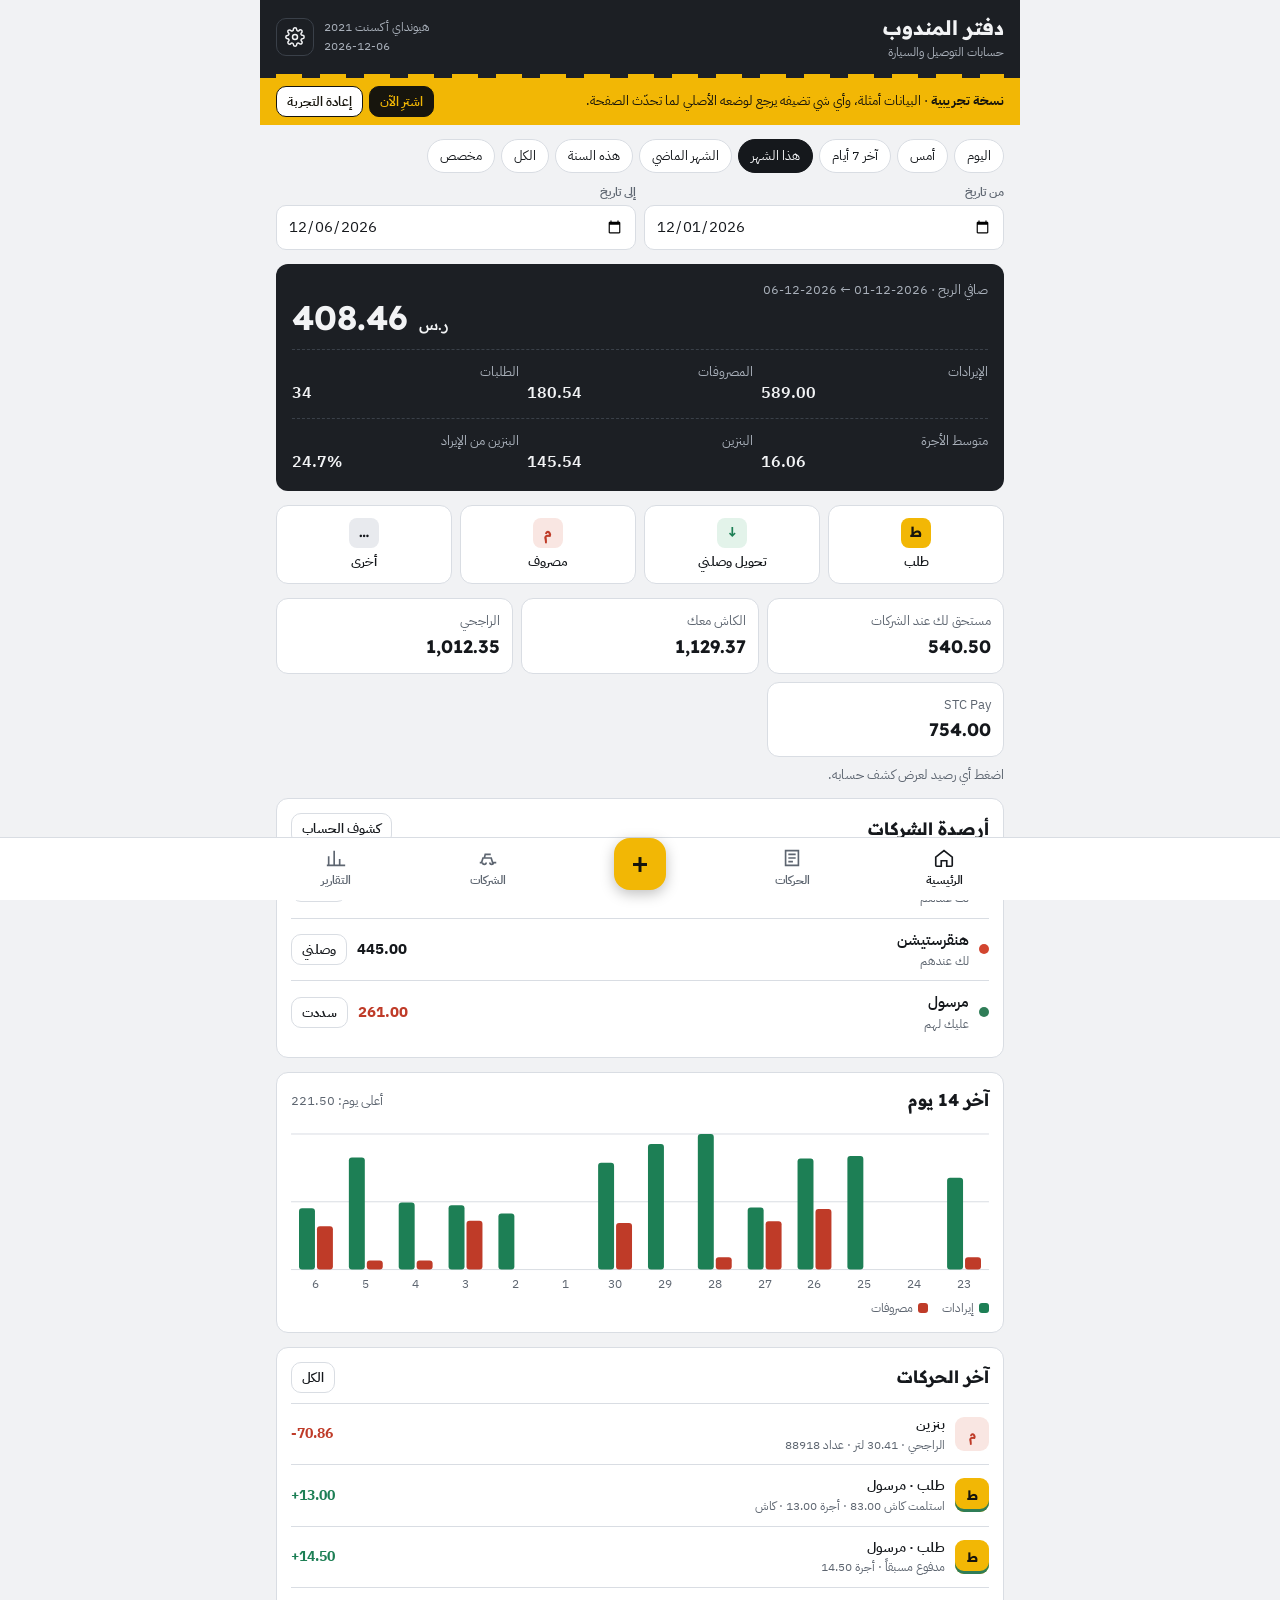
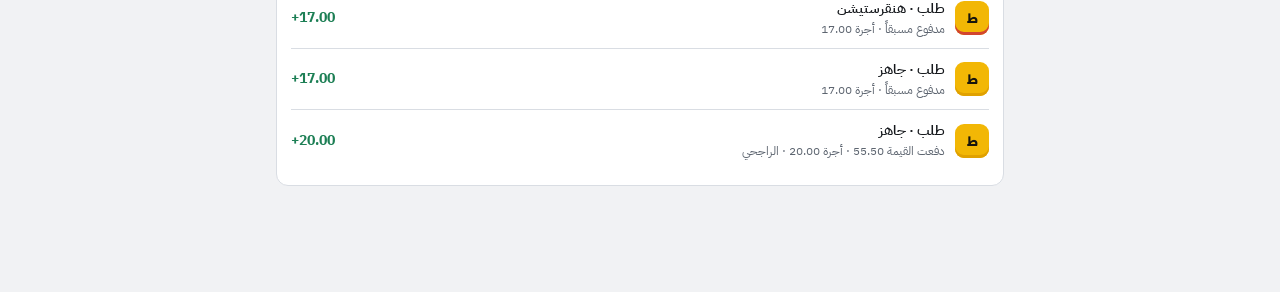
==== demo/mandoob/index.html @ 23fff35d "Add files via upload" ====
<!DOCTYPE html>
<html lang="ar" dir="rtl">
<head>
<!-- (c) Sanjak Tech — Daftar Al-Mandoob demo. All rights reserved. -->
<base target="_top">
<meta charset="utf-8">
<title>تجربة دفتر المندوب | السنجك تك</title>
<meta name="description" content="جرّب دفتر المندوب مباشرة ببيانات أمثلة: الطلبات ومستحقات الشركات والبنزين والتقارير.">
<meta name="robots" content="index,follow">
<link rel="preconnect" href="https://fonts.googleapis.com">
<link rel="preconnect" href="https://fonts.gstatic.com" crossorigin>
<link rel="stylesheet" href="https://fonts.googleapis.com/css2?family=IBM+Plex+Sans+Arabic:wght@400;500;600;700&family=Readex+Pro:wght@500;700&display=swap">
<style>

:root{
  --bg:#F1F2F4; --surface:#FFFFFF; --sunk:#E8EAEE; --ink:#15181C; --muted:#5D6570; --line:#D9DDE3;
  --accent:#F2B705; --accent-ink:#17150D; --hdr:#1C1F24; --hdr-ink:#F2F3F5;
  --pos:#1D7F55; --neg:#BF3B28; --info:#2E64C8; --pos-bg:#E3F3EA; --neg-bg:#F9E6E2;
  --f-display:"Readex Pro","IBM Plex Sans Arabic",system-ui,sans-serif;
  --f-body:"IBM Plex Sans Arabic",system-ui,"Segoe UI",Tahoma,sans-serif;
  --r:12px;
}
@media (prefers-color-scheme: dark){:root:not([data-theme="light"]){
  --bg:#111316; --surface:#1A1D22; --sunk:#22262C; --ink:#ECEEF1; --muted:#9BA3AE; --line:#2C3138;
  --accent:#F5C22E; --accent-ink:#17150D; --hdr:#0B0C0E; --hdr-ink:#F2F3F5;
  --pos:#3DBA80; --neg:#EE6B56; --info:#6F9BF0; --pos-bg:#16301F; --neg-bg:#3A1C17; color-scheme:dark}}
:root[data-theme="dark"]{
  --bg:#111316; --surface:#1A1D22; --sunk:#22262C; --ink:#ECEEF1; --muted:#9BA3AE; --line:#2C3138;
  --accent:#F5C22E; --accent-ink:#17150D; --hdr:#0B0C0E; --hdr-ink:#F2F3F5;
  --pos:#3DBA80; --neg:#EE6B56; --info:#6F9BF0; --pos-bg:#16301F; --neg-bg:#3A1C17; color-scheme:dark}
*{box-sizing:border-box}
html,body{margin:0}
img{max-width:100%}
[hidden]{display:none!important}
body{background:var(--bg);color:var(--ink);font-family:var(--f-body);font-size:15px;line-height:1.55}
body::before{content:"";position:fixed;inset:0 0 auto;height:env(safe-area-inset-top,0px);z-index:10;background:var(--hdr)}
button,input,select,textarea{font:inherit;color:inherit}
button{cursor:pointer}
:focus-visible{outline:2px solid var(--info);outline-offset:2px}
.num,.n{direction:ltr;unicode-bidi:isolate;font-variant-numeric:tabular-nums}
#app{direction:rtl;max-width:760px;margin:0 auto;padding-bottom:calc(92px + env(safe-area-inset-bottom,0px))}
header.top{position:sticky;top:env(safe-area-inset-top,0px);z-index:5;background:var(--hdr);color:var(--hdr-ink);padding-block:12px 0;padding-left:max(16px,env(safe-area-inset-left,0px));padding-right:max(16px,env(safe-area-inset-right,0px))}
.top-row{display:flex;align-items:center;justify-content:space-between;gap:12px}
.brand{font-family:var(--f-display);font-weight:700;font-size:20px;letter-spacing:0}
.brand small{display:block;font-family:var(--f-body);font-weight:400;font-size:12px;color:#A9B0BA}
.lane{height:4px;margin-top:12px;background:repeating-linear-gradient(90deg,var(--accent) 0 26px,transparent 26px 44px)}
.hdr-btn{border:1px solid #3A4049;background:none;color:var(--hdr-ink);border-radius:10px;width:38px;height:38px;display:grid;place-items:center;flex:none}
.hdr-btn[aria-current="page"]{background:var(--accent);color:var(--accent-ink);border-color:var(--accent)}
.status{font-size:12px;color:#A9B0BA;text-align:left}
.status b{color:var(--accent);font-weight:600}
main>*{min-width:0}
main{padding-block:14px;padding-left:max(16px,env(safe-area-inset-left,0px));padding-right:max(16px,env(safe-area-inset-right,0px));display:grid;gap:14px}
h2{font-family:var(--f-display);font-size:17px;font-weight:700;margin:0;text-wrap:balance}
h3{font-size:14px;font-weight:600;margin:0;color:var(--muted)}
.card{background:var(--surface);border:1px solid var(--line);border-radius:var(--r);padding:14px;min-width:0}
.sec-head{display:flex;align-items:center;justify-content:space-between;gap:8px;margin-bottom:10px}
.muted{color:var(--muted)}
.small{font-size:12.5px}
.pos{color:var(--pos)} .neg{color:var(--neg)}
/* period chips */
.chips{display:flex;gap:6px;overflow-x:auto;padding-bottom:2px;scrollbar-width:none}
.chips::-webkit-scrollbar{display:none}
.chip{flex:none;border:1px solid var(--line);background:var(--surface);border-radius:999px;padding:6px 12px;font-size:13px;white-space:nowrap}
.chip[aria-pressed="true"]{background:var(--ink);color:var(--bg);border-color:var(--ink)}
.custom-range{display:flex;gap:8px;flex-wrap:wrap;margin-top:8px}
.custom-range .rng{flex:1 1 140px;display:grid;gap:3px;min-width:0}
.custom-range .rng span{font-size:12px;font-weight:600;color:var(--muted)}
/* hero numbers */
.hero{background:var(--hdr);color:var(--hdr-ink);border-radius:var(--r);padding:16px;display:grid;gap:12px}
.hero .lbl{font-size:12.5px;color:#A9B0BA}
.hero .big{font-family:var(--f-display);font-size:34px;font-weight:700;line-height:1.1}
.hero .big.neg{color:#FF8A75}
.hero-grid{display:grid;grid-template-columns:repeat(3,1fr);gap:8px;border-top:1px dashed #3A4049;padding-top:12px}
.hero-grid div{min-width:0}
.hero-grid .v{font-weight:600;font-size:16px}
.bal-grid{display:grid;grid-template-columns:repeat(3,1fr);gap:8px}
button.bal{font:inherit;color:inherit;text-align:right;width:100%;cursor:pointer}
button.bal:hover{border-color:var(--muted)}
.bal{background:var(--surface);border:1px solid var(--line);border-radius:var(--r);padding:12px;min-width:0}
.bal .v{font-family:var(--f-display);font-weight:700;font-size:18px;margin-top:2px;overflow-wrap:anywhere}
.bal .t{font-size:12.5px;color:var(--muted)}
.co-row{display:flex;align-items:center;gap:10px;padding-block:10px;border-top:1px solid var(--line)}
.co-row:first-of-type{border-top:0}
.dot{width:10px;height:10px;border-radius:50%;flex:none}
.co-row .nm{flex:1;min-width:0;font-weight:600}
.co-row .st{font-size:12px;color:var(--muted);font-weight:400}
.co-row .amt{font-weight:700;text-align:left}
.btn{border:1px solid var(--line);background:var(--surface);border-radius:10px;padding:8px 12px;font-size:13.5px;font-weight:600}
.btn.pri{background:var(--accent);color:var(--accent-ink);border-color:var(--accent)}
.btn.dark{background:var(--ink);color:var(--bg);border-color:var(--ink)}
.btn.danger{color:var(--neg);border-color:var(--neg)}
.btn.sm{padding:5px 10px;font-size:12.5px}
.btn:disabled{opacity:.45;cursor:not-allowed}
.row-btns{display:flex;gap:8px;flex-wrap:wrap}
/* quick add */
.quick{display:grid;grid-template-columns:repeat(4,1fr);gap:8px}
.quick button{border:1px solid var(--line);background:var(--surface);border-radius:var(--r);padding:12px 6px;display:grid;gap:4px;justify-items:center;font-size:12.5px;font-weight:600}
.quick .ic{width:30px;height:30px;border-radius:8px;display:grid;place-items:center;font-family:var(--f-display);font-weight:700;font-size:14px}
.ic-o{background:var(--accent);color:var(--accent-ink)}
.ic-s{background:var(--pos-bg);color:var(--pos)}
.ic-x{background:var(--neg-bg);color:var(--neg)}
.ic-m{background:var(--sunk);color:var(--ink)}
/* entries */
.day{display:grid;gap:0}
.day-h{display:flex;justify-content:space-between;align-items:baseline;gap:8px;padding:4px 2px 8px;font-size:13px;color:var(--muted)}
.day-h b{color:var(--ink);font-weight:600}
.ent{display:flex;gap:10px;align-items:center;padding:10px 0;border-top:1px solid var(--line);width:100%;text-align:right;background:none;border-left:0;border-right:0;border-bottom:0}
.ent:first-child{border-top:0}
.ent .ic{width:34px;height:34px;border-radius:9px;display:grid;place-items:center;font-family:var(--f-display);font-weight:700;font-size:13px;flex:none}
.ent .bd{flex:1;min-width:0}
.ent .t1{font-weight:600;font-size:14px;overflow:hidden;text-overflow:ellipsis;white-space:nowrap}
.ent .t2{font-size:12px;color:var(--muted);overflow:hidden;text-overflow:ellipsis;white-space:nowrap}
.ent .am{text-align:left;font-weight:700;font-size:14px;flex:none}
.ent.void .t1,.ent.void .am{text-decoration:line-through;opacity:.55}
.tag{display:inline-block;font-size:11px;font-weight:600;padding:1px 7px;border-radius:999px;background:var(--sunk);color:var(--muted);margin-inline-start:6px;vertical-align:1px}
.tag.lock{background:var(--sunk);color:var(--muted)}
.empty{text-align:center;padding:26px 12px;color:var(--muted)}
.empty h2{color:var(--ink);margin-bottom:6px}
/* filters */
.filters{display:grid;grid-template-columns:1fr 1fr;gap:8px}
.filters input{grid-column:1/-1}
input[type=text],input[type=password],input[type=date],input[type=number],input:not([type]),select,textarea{width:100%;border:1px solid var(--line);background:var(--surface);border-radius:10px;padding:9px 11px;min-width:0}
input[inputmode=decimal],input[inputmode=numeric]{direction:ltr;text-align:right;font-variant-numeric:tabular-nums}
/* tables */
.tbl-wrap{overflow-x:auto;margin-inline:-14px;padding-inline:14px}
table{width:100%;border-collapse:collapse;font-size:13.5px}
th{font-weight:600;color:var(--muted);font-size:12px;text-align:right;padding:6px 6px;border-bottom:1px solid var(--line);white-space:nowrap}
td{padding:8px 6px;border-bottom:1px solid var(--line);vertical-align:top}
td.n,th.n{text-align:left;white-space:nowrap}
tr.tot td{font-weight:700;border-bottom:2px solid var(--ink)}
tr.sub td{font-weight:600;background:var(--sunk)}
.stmt-line{display:flex;justify-content:space-between;gap:12px;padding:7px 0;border-bottom:1px solid var(--line)}
.stmt-line.ind{padding-inline-start:12px;color:var(--muted)}
.stmt-line.tot{font-weight:700;border-bottom:2px solid var(--ink)}
.stmt-line.grand{font-family:var(--f-display);font-weight:700;font-size:17px;border-bottom:0;padding-top:10px}
.ok-badge{display:inline-flex;gap:6px;align-items:center;font-size:12.5px;font-weight:600;padding:4px 10px;border-radius:999px}
.ok-badge.ok{background:var(--pos-bg);color:var(--pos)}
.ok-badge.bad{background:var(--neg-bg);color:var(--neg)}
.seg{display:flex;gap:4px;background:var(--sunk);padding:4px;border-radius:11px;overflow-x:auto;scrollbar-width:none}
.seg button{flex:1 0 auto;border:0;background:none;border-radius:8px;padding:7px 10px;font-size:13px;font-weight:600;color:var(--muted);white-space:nowrap}
.seg button[aria-pressed="true"]{background:var(--surface);color:var(--ink);box-shadow:0 1px 2px rgba(0,0,0,.12)}
.jr{border:1px solid var(--line);border-radius:10px;padding:10px;margin-top:10px}
.jr-h{display:flex;justify-content:space-between;gap:8px;font-size:13px;margin-bottom:6px}
.metric-grid{display:grid;grid-template-columns:repeat(2,1fr);gap:8px;margin-top:12px}
.metric{background:var(--sunk);border-radius:10px;padding:10px;min-width:0}
.metric .v{font-weight:700;font-size:16px}
.metric .t{font-size:12px;color:var(--muted)}
/* chart */
.chart svg{width:100%;height:auto;display:block}
.legend{display:flex;gap:14px;font-size:12px;color:var(--muted);margin-top:6px}
.legend i{display:inline-block;width:10px;height:10px;border-radius:3px;margin-inline-end:5px;vertical-align:-1px}
/* bottom nav */
body.authmode nav.bottom{display:none}
nav.bottom{position:fixed;inset:auto 0 0 0;z-index:6;background:var(--surface);border-top:1px solid var(--line);padding-bottom:env(safe-area-inset-bottom,0px);padding-left:env(safe-area-inset-left,0px);padding-right:env(safe-area-inset-right,0px)}
nav.bottom .in{max-width:760px;margin:0 auto;display:grid;grid-template-columns:repeat(5,1fr);align-items:end;direction:rtl}
nav.bottom button{border:0;background:none;padding:9px 2px 10px;font-size:11.5px;font-weight:600;color:var(--muted);display:grid;justify-items:center;gap:3px}
nav.bottom button svg{width:22px;height:22px}
nav.bottom button[aria-current="page"]{color:var(--ink)}
nav.bottom button[aria-current="page"] svg{color:var(--ink)}
nav.bottom .add{position:relative}
nav.bottom .add span.plus{width:52px;height:52px;margin-top:-22px;border-radius:16px;background:var(--accent);color:var(--accent-ink);display:grid;place-items:center;font-size:30px;font-weight:500;line-height:1;box-shadow:0 4px 14px rgba(0,0,0,.25)}
/* sheet */
.overlay{position:fixed;inset:0;background:rgba(10,12,15,.55);z-index:20;display:flex;align-items:flex-end;justify-content:center}
.sheet{background:var(--bg);width:100%;max-width:640px;max-height:92%;overflow-y:auto;border-radius:18px 18px 0 0;direction:rtl;padding-block:6px calc(16px + env(safe-area-inset-bottom,0px));padding-left:max(16px,env(safe-area-inset-left,0px));padding-right:max(16px,env(safe-area-inset-right,0px))}
.grab{width:42px;height:5px;border-radius:5px;background:var(--line);margin:6px auto 10px}
.sheet-h{display:flex;justify-content:space-between;align-items:center;gap:8px;margin-bottom:12px}
.fld{display:grid;gap:5px;margin-bottom:12px;min-width:0}
.fld>label,.fld>.lb{font-size:13px;font-weight:600;color:var(--muted)}
.fld-row{display:grid;grid-template-columns:1fr 1fr;gap:10px}
.opts{display:flex;flex-wrap:wrap;gap:6px}
.opt{position:relative}
.opt input{position:absolute;opacity:0;pointer-events:none}
.opt span{display:inline-flex;align-items:center;gap:6px;border:1px solid var(--line);background:var(--surface);border-radius:10px;padding:7px 11px;font-size:13.5px;font-weight:500}
.opt input:checked+span{background:var(--ink);color:var(--bg);border-color:var(--ink)}
.opt input:focus-visible+span{outline:2px solid var(--info);outline-offset:2px}
.opts.col{display:grid;gap:6px}
.opts.col .opt span{width:100%}
.preview{background:var(--surface);border:1px dashed var(--line);border-radius:10px;padding:10px;font-size:12.5px}
.preview table{font-size:12.5px}
.preview td{padding:4px 4px}
.err{color:var(--neg);font-size:13px;font-weight:600;min-height:1em}
.sheet-foot{display:flex;gap:8px;flex-wrap:wrap;margin-top:6px}
.sheet-foot .btn{flex:1 1 auto;padding:11px 12px;font-size:14.5px}
.demo-bar{direction:rtl;display:flex;flex-wrap:wrap;align-items:center;justify-content:space-between;gap:8px;background:var(--accent);color:var(--accent-ink);font-size:13px;padding-block:8px;padding-left:max(16px,env(safe-area-inset-left,0px));padding-right:max(16px,env(safe-area-inset-right,0px))}
.demo-bar .btn{border-color:var(--accent-ink)}.demo-bar .btn.pri{background:var(--accent-ink);color:var(--accent);border-color:var(--accent-ink);text-decoration:none}
.demo-btns{display:flex;gap:6px}
.toast{position:fixed;left:50%;transform:translateX(-50%);bottom:calc(96px + env(safe-area-inset-bottom,0px));background:var(--ink);color:var(--bg);padding:9px 16px;border-radius:999px;font-size:13.5px;font-weight:600;z-index:30;direction:rtl;max-width:90vw}
.note-bar{background:var(--neg-bg);color:var(--neg);border-radius:10px;padding:10px 12px;font-size:13px;font-weight:600}
.note-bar.info{background:var(--sunk);color:var(--ink);font-weight:500}
.sugg{display:flex;flex-wrap:wrap;gap:6px;margin-top:10px}
.set-list .co-row input[type=text]{flex:1}
.swatch{width:26px;height:26px;border-radius:7px;border:2px solid transparent;padding:0}
.swatch[aria-pressed="true"]{border-color:var(--ink)}
@media (max-width:420px){
  .hero .big{font-size:29px}
  .bal .v{font-size:16px}
  .bal-grid{grid-template-columns:1fr 1fr}
  .bal-grid .bal:first-child{grid-column:1/-1}
  .quick{grid-template-columns:repeat(4,1fr)}
}
@media (prefers-reduced-motion:no-preference){
  .sheet{animation:up .22s ease-out}
  @keyframes up{from{transform:translateY(30px);opacity:.6}to{transform:none;opacity:1}}
}
</style>

</head>
<body>
<div id="app">
  <header class="top">
    <div class="top-row">
      <div class="brand">دفتر المندوب<small id="hdrSub">حسابات التوصيل والسيارة <span id="hdrSync"></span></small></div>
      <div style="display:flex;align-items:center;gap:10px"><div class="status" id="hdrStatus">جاري التحميل…</div><button class="hdr-btn" data-nav="set" aria-label="الإعدادات"><svg viewBox="0 0 24 24" width="20" height="20" fill="none" stroke="currentColor" stroke-width="1.8"><circle cx="12" cy="12" r="3"/><path d="M19.4 15a1.7 1.7 0 0 0 .3 1.8l.1.1a2 2 0 1 1-2.8 2.8l-.1-.1a1.7 1.7 0 0 0-1.8-.3 1.7 1.7 0 0 0-1 1.5V21a2 2 0 1 1-4 0v-.1a1.7 1.7 0 0 0-1.1-1.5 1.7 1.7 0 0 0-1.8.3l-.1.1a2 2 0 1 1-2.8-2.8l.1-.1a1.7 1.7 0 0 0 .3-1.8 1.7 1.7 0 0 0-1.5-1H3a2 2 0 1 1 0-4h.1a1.7 1.7 0 0 0 1.5-1.1 1.7 1.7 0 0 0-.3-1.8l-.1-.1a2 2 0 1 1 2.8-2.8l.1.1a1.7 1.7 0 0 0 1.8.3H9a1.7 1.7 0 0 0 1-1.5V3a2 2 0 1 1 4 0v.1a1.7 1.7 0 0 0 1 1.5 1.7 1.7 0 0 0 1.8-.3l.1-.1a2 2 0 1 1 2.8 2.8l-.1.1a1.7 1.7 0 0 0-.3 1.8V9a1.7 1.7 0 0 0 1.5 1H21a2 2 0 1 1 0 4h-.1a1.7 1.7 0 0 0-1.5 1z"/></svg></button></div>
    </div>
    <div class="lane"></div>
  </header>
  <div class="demo-bar" role="note"><span><b>نسخة تجريبية</b> · البيانات أمثلة، وأي شي تضيفه يرجع لوضعه الأصلي لما تحدّث الصفحة.</span><span class="demo-btns"><a class="btn sm pri" href="https://sanjaktech.com/try/mandoob/#price-title" target="_top">اشترِ الآن</a><button class="btn sm" data-act="demoreset">إعادة التجربة</button></span></div>
  <main id="main"></main>
  <nav class="bottom" aria-label="التنقل">
    <div class="in">
      <button data-nav="home"><svg viewBox="0 0 24 24" fill="none" stroke="currentColor" stroke-width="1.8"><path d="M3 11l9-7 9 7v9a1 1 0 0 1-1 1h-5v-6H9v6H4a1 1 0 0 1-1-1z"/></svg>الرئيسية</button>
      <button data-nav="log"><svg viewBox="0 0 24 24" fill="none" stroke="currentColor" stroke-width="1.8"><path d="M5 4h14v16H5zM8 8h8M8 12h8M8 16h5"/></svg>الحركات</button>
      <button class="add" data-add="o" aria-label="إضافة حركة"><span class="plus">+</span></button>
      <button data-nav="cos"><svg viewBox="0 0 24 24" fill="none" stroke="currentColor" stroke-width="1.8"><path d="M3 17h2l1.5-5h9L17 17h4M6 17a2 2 0 1 0 4 0M14 17a2 2 0 1 0 4 0M8 12l1-4h6"/></svg>الشركات</button>
      <button data-nav="rep"><svg viewBox="0 0 24 24" fill="none" stroke="currentColor" stroke-width="1.8"><path d="M4 20V10M10 20V4M16 20v-7M22 20H2"/></svg>التقارير</button>
    </div>
  </nav>
</div>
<div id="sheetRoot"></div>
<div id="toastRoot"></div>

<script>function _0x9ebb(_0xcaccb9,_0x539df4){const _0x41f4d8=_0x41f4();return _0x9ebb=function(_0x9ebb1f,_0x5ad542){_0x9ebb1f=_0x9ebb1f-0x1b3;let _0x21b668=_0x41f4d8[_0x9ebb1f];if(_0x9ebb['DZHbuU']===undefined){var _0x3d01b6=function(_0x2c6d06){const _0x385cbf='abcdefghijklmnopqrstuvwxyzABCDEFGHIJKLMNOPQRSTUVWXYZ0123456789+/=';let _0x3ec10a='',_0x17be54='';for(let _0x3e1a18=0x0,_0x571852,_0x203196,_0x1231b4=0x0;_0x203196=_0x2c6d06['charAt'](_0x1231b4++);~_0x203196&&(_0x571852=_0x3e1a18%0x4?_0x571852*0x40+_0x203196:_0x203196,_0x3e1a18++%0x4)?_0x3ec10a+=String['fromCharCode'](0xff&_0x571852>>(-0x2*_0x3e1a18&0x6)):0x0){_0x203196=_0x385cbf['indexOf'](_0x203196);}for(let _0x5832c6=0x0,_0x231ac7=_0x3ec10a['length'];_0x5832c6<_0x231ac7;_0x5832c6++){_0x17be54+='%'+('00'+_0x3ec10a['charCodeAt'](_0x5832c6)['toString'](0x10))['slice'](-0x2);}return decodeURIComponent(_0x17be54);};_0x9ebb['QTzhgj']=_0x3d01b6,_0xcaccb9=arguments,_0x9ebb['DZHbuU']=!![];}const _0x4d3a01=_0x41f4d8[0x0],_0x1b43c1=_0x9ebb1f+_0x4d3a01,_0x3191ab=_0xcaccb9[_0x1b43c1];return!_0x3191ab?(_0x21b668=_0x9ebb['QTzhgj'](_0x21b668),_0xcaccb9[_0x1b43c1]=_0x21b668):_0x21b668=_0x3191ab,_0x21b668;},_0x9ebb(_0xcaccb9,_0x539df4);}const _0x465cc7=_0x9ebb;function _0x41f4(){const _0x3b7aac=['[base64]/zKDIRinIN2ytyTDMb2k3yQs48l3a+pgj1DhrVBIbJBgfZCZ0IyNrUiIbKyxrHlwfJDd0ICMvJAgvJAYiGC3r5Bgu9iM1HCMDPBI10B3a6mtjWEci+2kRyRDIV2yRyQZWVyNv0Dg9UpJWVC2vJDgLVBJ4','i3zWBgf0zq','pgj1DhrVBIbJBgfZCZ0IyMfSiIbKyxrHlxn0psi','2kRyO9Md2yRyRYdyP9Me2k7ySDMi2kWG2yxzHIdzG9MeinIN2ytyO9IS2yFySTIP','CMvWBgfJzq','pc9KAxy+pc9KAxy+pgrPDIbJBgfZCZ0Iyw10ig51Bsa','y2fY','zw50CMLLCW','i25LD2jR','2kRyUDIW2leG2kFzHnIQ2k3zGTMc','Dg9gAxHLza','x19eru1p','imk3inIN2ytySDI12yRyRYdzGDMkia','2yxyS9IV2zhyRW','C2f2zuvUDhj5','phrYpJX0zcbJBgfZCZ0IBIi+','C2f2zw9Wzw4','2ypzHcdyP9Me2yhyQTIX2kFyQG','2kRyO9Md2yRyRYdzGDIQ2k0G2ypzHcdyP9Me2yhyQTIX2kFyQG','pc9KAxy+pc9KAxy+pgrPDIbJBgfZCZ0IBwv0CMLJiJ48zgL2ignSyxnZpsj0iJ7yP9Me2kJzHTIY2yRzHIdzHDMginIN2ytyPDMk2lhyP9IVpc9KAxy+pgrPDIbJBgfZCZ0IDIbUDw0IpG','phnLy3rPB24Gy2XHC3m9iMnHCMqIpJXOmIbZDhLSzt0IBwfYz2LUlwjVDhrVBtO2ChGIpTIT2lpyP9IOinIN2ytyR9IU2yJzHdWVAdi+phaGy2XHC3m9iNnTywXSig11DgvKiIbZDhLSzt0IBwfYz2LUlxrVCdOWiJ7yP9IZ2yuG2kFzHnMf2lpyQTIU2k/zHtOGpgiGy2XHC3m9iM51Bsi+','i0qYnduYrG','pgrLDgfPBhmGC3r5Bgu9iM1HCMDPBI10B3a6mtrWEci+phn1Bw1HCNKGy2XHC3m9iNnTywXSiIbZDhLSzt0Iy3vYC29YoNbVAw50zxi7y29SB3i6DMfYkc0TBxv0zwqPiJ7yUDMg2k/[base64]','D2L0Afn1y2nLC3niyw5KBgvY','pc9IpIdzITMi2yu8l3nWyw4+pgj1DhrVBIbJBgfZCZ0IyNrUihnTihbYAsiGzgf0ys1Uyxy9iMXPyYi+2kRzGDI52yRzHdWVyNv0Dg9UpJWVzgL2pG','AgfZ','pgj1DhrVBIbJBgfZCZ0Izw50','pc9IpJWVzgL2pG','phnLy3rPB24Gy2XHC3m9iMnHCMqGzgf5iJ48zgL2ignSyxnZpsjKyxKTAci+pgi+','mZeWma','pgrPDIbJBgfZCZ0IANiIpJXKAxyGy2XHC3m9iMPYlwGIpJXIpG','2lhyO9IZinIN2ytzHDIN2yq','pc9ZCgfUpG','zL9Vzg8','iIbKyxrHlwvKAxq9iG','2kRzHsdyRDMb2lGG2kFzHnIQ2lNyR9Mk2yq','phaGy2XHC3m9iNnTywXSig11DgvKiJ7zITI52lhyTIdyO9IT2k/yQYaXntaG2ylzITIVinMf2yyG','pc9KAxy+pgrPDIbJBgfZCZ0IBgjSiJ4','2kRyUTMk2yRySsdySTMk2kOG2yJzGDMe2kRySq','2kFzG9IQ2kGG2ypzHnMf2kKG2kFzHnMf2lhzInIXinIN2ytyRDIN2ytzITIP','[base64]','phnLy3rPB24Gy2XHC3m9iMnHCMqIpJXKAxyGy2XHC3m9iNnLyY1OzwfKiJ48Adi+2klyRTIXinIN2ytyRDIX2ypyP9IQpc9OmJ48yNv0Dg9UignSyxnZpsjIDg4GC20IigrHDgeTBMf2psjSB2CIpTIN2ytzG9Mepc9IDxr0B24+pc9KAxy+','2yJyTDMeinIL2ytzIq','2kJzHTMd','iokaLcdzG9MeinIN2ytzGTMk2yJyRYdzHDMi2kZzInIV2kKG2yhzIIdzInIX2ylyQsdcQ9IN2ytzGTMk2yJyR8k7lJWVCd4','phnWyw4Gy2XHC3m9iM51Bsi+','pc9KAxy+pgrPDIbJBgfZCZ0IzMXKlxjVDYi+','phrYignSyxnZpsjZDwiIpJX0zd48l3rKpJX0zd7ySDI12yRyRYdyO9Mi2yqG2kFzHnMb2kRySDIPpc90zd48Dgq+pc90zd48Dgq+pc90zd48DgqGy2XHC3m9iM4IpG','CMvZB2X2zq','i2zLCNi','pgj1DhrVBIbJBgfZCZ0IyNrUiIbKyxrHlw5HDJ0IBgLJiJ4','ywnJDa','pc9KAxy+pc9KAxy+pgrPDIbJBgfZCZ0IBwv0CMLJiJ48zgL2ignSyxnZpsj0iJ7zH9IN2yxyTcdyP9Me2lhyQnITpc9KAxy+pgrPDIbJBgfZCZ0IDIbUDw0IpG','pc9VChrPB24+','[base64]','ntG0nZe4mfvLz1LjyW','2kRyUDIW2leG2kFzHnIL2lhyS9IN2yq','zwrPDa','2kRzHsdzGDIQ2k0G2kFzHnMb2kRySDIN2kO','Cg9Z','CMvSB2fK','iZG4oa','2kFyRDIW2yeG2kFzHnMc2yRyRYdyP9Me2lNzG9IZ2yOG2kpzInMe2kFzIW','y2HLy2TLza','zM9JDxnVDxq','pgj1DhrVBIbJBgfZCZ0IyNrUihbYAsiGzgf0ys1Hy3q9iNjLCwXPyYi+2kxySDIZ2kFzHcdyT9Me2kGG2kFzHnIQ2yhyUDMk2yq8l2j1DhrVBJ4','2kpzHDIZ','2k/zGDI52kOG2yxzHG','pc9OmJ48yNv0Dg9Uihr5Cgu9iMj1DhrVBIiGy2XHC3m9iMj0BIbZBsiGzgf0ys1JBg9Zzt0Imsi+2kxyUTMe2kFzGJWVyNv0Dg9UpJWVzgL2pG','CM91BMq','2kRzHsdyPDIX2lpyP9MeinI32ytyQcdyP9Me2kRzGDI52yRzHa','2lNzG9IZoIa','pc9ZCgfUpJWVyNv0Dg9UpG','2kRyRDMi2yRzHcdyQnMk2yyG2kFzHnIT2lpyP9IO2kFyQG','DhjPBq','i2XLCNi','iJ7yRDIN2yhySJWVyNv0Dg9UpJWVzgL2pG','2kFzHnMf2kJzHnI6inIN2ytzHDIV2yhzInI5inMe2ytyTnIX2ypyQq','2kFzHnIR2ytyP9IR2kFyOq','2kJyP9Mc2kKG2kxzHTIQ2lhzHTIQinI02yFySDMk2kK','BgLJ','2ylyP9IM2yxyQsdyP9Me2k/yRTMe','Dg90','pgrPDIbJBgfZCZ0IC3rTDc1SAw5LigLUzci+phnWyw4+2ytyPYdyQTMi2kZyRYdyP9Me2kRySTIN2yxyP9IQpc9ZCgfUpJXZCgfUignSyxnZpsjUDw0IpJaUmda8l3nWyw4+pc9KAxy+','y29ZzwW','iIbZDhLSzt0Iy3vYC29YoNbVAw50zxiI','2ltySDMd2kK6ia','pgrPDIbJBgfZCZ0Iy2fYzcbLBxb0Esi+2yxyPYdzGDMk2yCG2k3ySDMd2kFyQIdzGDMkinMh2ldzIIdyP9Me2yhyQTIX2kKUpc9KAxy+','phnLy3rPB24Gy2XHC3m9iMnHCMqIpJXKAxyGy2XHC3m9iNnLyY1OzwfKiJ48Adi+2k/zGDIQ2leG2kFzHnMk2yJzHDMk2kK8l2GYpJXIDxr0B24Gy2XHC3m9iMj0BIbZBsiGzgf0ys1JC3y9iMPYiJ7yP9Mb2kRyRsdzGDMkieDVB2DSzsbtAgvLDhm8l2j1DhrVBJ48l2rPDJ4','2kFzHnMf2lhzG9IYinIN2ytzHDIN2ytzIG','CgfNzq','2kFyS9IQ2ytzHDIQ2yCG2yhzIG','i2fJy3rxCMfW','i2zFyw10','2yJyTDMe2yBzIG','2kFzHnMg2lpyRTIPinMf2yJzGTMi2yhyQq','lMXI','2lhyTDMk2k8G2kFzGDIQ2kRyP9IT2yO','[base64]','pc9KAxy+pc9KAxy+pgrPDJ48zgL2ignSyxnZpsjSyMWIpTIV2kFyPTMgpc9KAxy+pgrPDIbJBgfZCZ0IDIbUDw0IpG','2kRyUDIV2yRzHca','pgrPDIbJBgfZCZ0IBM90zs1IyxiGAw5MBYiGC3r5Bgu9iM1HCMDPBI1IB3r0B206mtjWEci+2yFySnMkinIN2ytyRDIX2ypyQsdzGDMkinMb2kRySDIPinMf2ylzGDMe2kKGknIT2kRzIsa','BwLU','BMf2','y2HWDW','yxbWBhK','pc9KAxy+pgrPDIbJBgfZCZ0IzMXKiJ48zgL2ignSyxnZpsjSyIi+2kxzHnMjpc9KAxy+','y2HLy2TSAwm','pJWVzgL2pJXKAxyGy2XHC3m9iMzSzci+pgXHyMvSigzVCJ0IzL9UiJ7zHDMe2kFyRDI42kK8l2XHyMvSpJXPBNb1Dcb0ExbLpsj0zxH0iIbPzd0IzL9UiIb2ywX1zt0I','mJq5oty3nfHLDfLkAW','2yxzHIa','i3jXugHVBMu','CMvXDwLYzwq','2kFzG9IQ2kGG2kpyRnIX2kKG2kFzHnMf2ltzInIN2leG2kpzIcdzGTMk2yxyQsdyP9Me2lFzHnIO','2ylzITMf2kKG2kFzHnI32ytyQcdyP9Me2ytzIIdyR9Mb2lNyQTMh2kC','ywrKy28','Bg9NB3v0ywXS','zxHW','Bw9UDgG','phnWyw4Gy2XHC3m9iNrHzYi+2yxyUDMd2yJySZWVC3bHBJ4','pgrPDIbJBgfZCZ0IC2vNiIbYB2XLpsjNCM91CciGyxjPys1SywjLBd0I2kFzHnIQ2ylySDMk2leIpG','khbVAw50zxi6zMLUzsK','pgrPDIbJBgfZCZ0Izw1WDhKIpTMe2kCG2kRzInIS2k8G2ylzITMi2k8G2yhzIIdzH9IW2yOG2kFzHnMb2kRySDIPlJWVzgL2pJWVC2vJDgLVBJ4','phnLy3rPB24Gy2XHC3m9iMnHCMqIpJXKAxyGy2XHC3m9iNnLyY1OzwfKiJ48Adi+2kFzHnMf2lhzG9IYinIN2ytzHDIN2ytzIJWVAdi+phnWyw4Gy2XHC3m9iM9RlwjHzgDLia','2lhzGTMfinI62yRySsdyTDIT2yRyRsdyUDMg2k8G','y2fSBa','BgfZDenV','phrYignSyxnZpsj0B3qIpJX0zd48l3rKpJX0zd7yP9Me2kxyRnMf2kFzHnMkic8G2kFzHnIX2lxzITIVpc90zd48DgqGy2XHC3m9iM4IpG','pc9KAxy+pc9KAxy+pgrPDIbJBgfZCZ0IBwv0CMLJiJ48zgL2ignSyxnZpsj0iJ7yP9IZ2kRzH9Me2kFzGYaO2ypzHsaVinMe2kRySsK8l2rPDJ48zgL2ignSyxnZpsj2ig51Bsi+','pc9IpJWVDgq+phrKignSyxnZpsjUiJ48yJ4','pc9IpIdyQnIQ2kFySDMk2k4GphnWyw4Gy2XHC3m9iM51Bsi+','4PYxinMb2yRzHYdzGDIX2yi','BgfIzwW','[base64]','pgj1DhrVBIbJBgfZCZ0IyNrUiIbZDhLSzt0IDgv4Dc1HBgLNBJPYAwDODdTWywrKAw5NoJeYChGIigrHDgeTywrKpsi','phnLy3rPB24Gy2XHC3m9iMnHCMqGC2v0lwXPC3qIpJXKAxyGy2XHC3m9iNnLyY1OzwfKiJ48Adi+2kFzHnIO2yBzInMdinMi2kFzHnMf2k3yP9Mb2lG8l2GYpJWVzgL2pG','pc9KAxy+pc9KAxy+pgrPDIbJBgfZCZ0IBwv0CMLJiJ48zgL2ignSyxnZpsj0iJ7yQTMd2ytzGDIPinIN2ytzG9Mk2ytzIcdyQnMg2llzITMgpc9KAxy+pgrPDIbJBgfZCZ0IDIbUDw0IpG','phaGy2XHC3m9iNnTywXSig11DgvKiIbZDhLSzt0IBwfYz2LUoJeYChGGmcaWiJ7yQTIX2k7zITI1inIN2lpyQTIU2k/yP9MfinMe2ltyRTI1inMi2kFyRDIVinI52ytzIsdzHDMe2yeG2yJyP9IT2k8UinMk2y/zHDMg2lKG2yByS9IUinIN2ytyQnIX2yByP9Mf2kWG2kpzIcdzHDI02kFySDMd2kRzHYdyO9MiinIL2lNyP9IV2kKG2kJzITI52yCUpc9WpG','yMX1CG','2kFzHnIQ2kFySDMk2k4G2k/yP9IU2yqG2yhyQTIX2kKG2yxzGTMb2ytyQsaO2k3yQTMjia','2lhyO9IZinIN2ytzHDIN2yqGknIN2ytyO9IX2lxyR9IPinIN2ytyP9Mb2kRyQTIN2k3zITIPinMi2kFzHnIL2yRyR9IN2lNyP9IQkq','inIL2yRySDIN2k8G','i25LD2nV','2kpyRTIW2kOG2yxzHIdzGDMe2yJySYdyP9Me2ltyUTMeinMe2yxyTDIX2yJzGDMdinIN2ytyTnIU2lxzIG','B2rV','pc9KAxy+pgrPDIbJBgfZCZ0IC21HBgWGBxv0zwqIihn0EwXLpsjTyxjNAw4TDg9WoI02ChGIpTIN2lByUTI3inIJ2yOG2lhyTDMk2k8G2ytyUDIX2lyG2ypyTnMbinIT2lpyP9IO2yCUpc9KAxy+','2kRyO9Mf2yRzHG','pgj1DhrVBIbKyxrHlwnVC2vSpsi','Aw5WDxq','phaGy2XHC3m9iNnTywXSig11DgvKiJ7yP9Me2kpySDI12k/yQsdyP9Me2kFzGDIQ2kRyP9IT2yRyQsdzHDMc2yhzHnIPinMe2kpzHIdyUDMg2k/zGYdzGDIQ2lhyQsdzHDMc2yhzHnIPlJWVCd4','phnLy3rPB24Gy2XHC3m9iMHLCM8IpJXKAxy+pgrPDIbJBgfZCZ0IBgjSiJ4','pc9SywjLBd48Aw5WDxqGAwq9iG','zMvL','iIbWBgfJzwHVBgrLCJ0Imc4Wmci+pc9KAxy+','phrY','y2XVC2vZDa','2lNySDI2ia','2lNzG9IZia','iJ48C3bHBIbJBgfZCZ0IAwmG','2kpzH9Me2kFzIYa','zMLSDgvY','2kFyS9IQ2ytzHDIQinMd2kFyTca','2yxyRTI12lu','mZveywr0sLm','2k3yP9Mb2liG2kFzHnIJ2lpyQnMi2lK','Dw5ZAgLMDa','pc9IpG','2yxyQnMe2lOG2kxyTTIN2yhzIIdzHDMginIN2ytyTnIX2ypyQsdyUTMk2leG2kpyRnIX2kKG2kFzHnI32ytyQnIN2kO','ks4G2yxyPYdyQTMg2lNyR9MeiokaLcdyTDIT2k3zH9INinIO2ylzITIVinI52ypyS9MklJWVzgL2pG','AgLKzgvU','y3bozxC','2kJzHTIY2yRzHG','zNjVBq','mtuZmgXsELzTvG','pc9WpG','i2f1qNrU','ChvZAa','i3nOzwv0rM9YBq','2yBzInMb2yxyQnIX','2kpyTTMbinI02lhzG9IPinIJ2yJzHa','iIbKyxrHlwfJDd0Iy2HLy2TSAwmIpTIQ2k3zGTMcinMf2yyG2kFzHnIQ2yhyUDMk2yq8l2j1DhrVBJ4','ihbYAq','pgGZihn0EwXLpsjTyxjNAw46mtrWEcaWidjWEci+2kFzHnIN2ytyQTIY2kFzHDIN2kO8l2GZpG','[base64]/zITIV2kK8l2XHyMvSpJXPBNb1Dcb0ExbLpsjWyxnZD29YzciGAwq9iMnWtMv3iIbHDxrVy29TCgXLDgu9iM5LDY1WyxnZD29Yzci+pc9KAxy+pgrPDIbJBgfZCZ0IzMXKiJ48BgfIzwWGzM9YpsjJCe5LDZiIpTIQ2kpzG9Mk2k/zH9INpc9SywjLBd48Aw5WDxqGDhLWzt0ICgfZC3DVCMqIigLKpsjJCe5LDZiIigf1Dg9JB21WBgv0zt0IBMv3lxbHC3n3B3jKiJ48l2rPDJ48l2rPDJ48zgL2ignSyxnZpsjLCNiIigLKpsjJCevYCIiGCM9Szt0IywXLCNqIpJWVzgL2pG','2kFzHnMf2kJzHnI6','pc9KAxy+pc9IDxr0B24+pgj1DhrVBIbJBgfZCZ0IyMfSiIbKyxrHlxn0psiXmtaWiJ48zgL2ignSyxnZpsj0iJ7yP9Me2ypyP9I0inMf2lNzGZWVzgL2pJXKAxyGy2XHC3m9iNyGBNvTia','pgrPDIbJBgfZCZ0ICxvPy2SIpG','iIbPBNb1Dg1Vzgu9iMrLy2LTywWIigf1Dg9JB21WBgv0zt0IB2zMiIb2ywX1zt0I','C2f2zunVBMzPzW','i3jXtMfTzq','2kRzHsdyP9Me2kxzGTMb2kFzHa','iJ48l2XHyMvSpJWVzgL2pJWVzgL2pG','i21HAw4','C29YDa','i3nOzwv0rM9YBsbPBNb1DfTUyw1Lpsi','pgGZihn0EwXLpsjTyxjNAw46nNb4idaGmNb4iJ7yP9Me2kpyTDMi2yq8l2GZpG','2kxyRnMf2kFzHnMkinIT2ylzInMcinIN2ytzHDMe2ypzITIP','y29Iyw5R','Axnoyu4','2kFzHnIT2lpyP9IOinMf2yJyRnMi2k8','CM93CW','pc9IpJXZCgfUpG','BM93','mJu0nZCXmurMwxLnua','2lNzHnMk2ymG2ytzH9Mf','zgvS','2kxzITIX2kFyRYdyP9Me2yxyTnIN2yJzITIX','pc9IDxr0B24+pc9KAxy+pgrPDIbJBgfZCZ0IzMXKiIbZDhLSzt0IBwfYz2LUoI00ChGGmJbWEca4ChGGmci+pgXHyMvSigzVCJ0Iy29IxW','zM9JDxm','2yFySnINinIN2ytyTnMh2le','y3vY','pgrPDIbJBgfZCZ0IC3vNzYi+','2kxyUnMh2kFySq','2kxzG9IX2kFzHDMk2kKG','i3nOzwv0rM9YBsbPBNb1DfTUyw1LpwfJy3rDw3zHBhvLpsi','iJ48l3nWyw4+pgLUChv0ihr5Cgu9iNrLEhqIigLKpsjJB25F','2kRzHsdyQTI62yRzITIXinIN2ytyP9IZ2yu','phaGy2XHC3m9iNnTywXSig11DgvKiIbZDhLSzt0IBwfYz2LUlwjVDhrVBtOWiJ7yP9Me2kFyS9IQ2yFzHnIN2ymG2yRzJ9IT2lpyQcdyQnI32lhzITMc2kKG2kFzHnIQ2lNyQnIM2kKG2kFzHnMd2kFzHDMe2kK6inIZ2kZzKDMeinMc2lhyP9IH2kKG2kFzHnI52k/yP9IVinMi2kFzHnMe2kRySDIN2kOG2yxyUsdzG9MeinIQ2lNyQnIM2kKG2kJzHTIY2yRzHI48l3a+pc9Zzwn0Aw9UpG','iJ48l2XHyMvSpJXSywjLBcbJBgfZCZ0ICM5NiJ48C3bHBJ7yPDMe2yKG2kRyP9IX2yRyRJWVC3bHBJ48Aw5WDxqGDhLWzt0Izgf0zsiGAwq9iNb0iIb2ywX1zt0I','2kZyP9IX2yOG2kFzHnIQ2k3zHDMk2ytIGky','phnWyw4Gy2XHC3m9iM51Bsa','pc9ZCgfUpJXZCgfUignSyxnZpsjUDw0G','2ypyP9I0inIL2ytzIsdyQnMg2ypyJcdyQnMg2ymG2kxzHnMjinIO2yBzG9IminIJ2yGG2lpyRDIOinMd2kFyTa','pgrPDIbJBgfZCZ0IAgvYBY1NCMLKiJ48zgL2pJXKAxyGy2XHC3m9iMXIBci+2yxyQTMi2lpyTYdyP9Me2kpyRnIX2kK8l2rPDJ48zgL2ignSyxnZpsj2ig51Bsi+','pgGZihn0EwXLpsjTyxjNAw46mtrWEcaWidjWEci+2kFzHnMf2lxySDMi2yhyP9IQpc9OmZ4','2yhyUDMr2yqG2kFzHnIO2lhzHTIN2yxyRcdyO9Mi2yq','2kRzHsdyP9Me2k3zGDI4','pgrPDIbJBgfZCZ0IC3rTDc1SAw5LiJ48C3bHBJ48yJ4','pgrPDIbJBgfZCZ0IzMXKiJ48zgL2ignSyxnZpsjSyIi+2kFzHnI02lhzG9IPpc9KAxy+','2kFzHnIQ2kFySDMk2k4G2ylyQnMeinIQ2kFySDMk2k4G2kFzHnIJ2lhyTDIV2kKG2kFzHnIN2yhyQTIQ2kFyRDMk2kKGka','2k7yTDMfia','i29Ix2nHC2G','iJ48yNv0Dg9UignSyxnZpsjIDg4GC20IigrHDgeTyxjJAd0I','C3bSAxq','2kFyRTIQ2leG2kFzHnIQ2kFySDMk2k4','pJWVzgL2pJWVzgL2pG','2kFzHnIJ2k3yRW','mdaWmc0Wmc0Wma','CMvKDwnL','iIbHCMLHlxbYzxnZzwq9iG','2kFzHnIO2yBzGW','zw50CW','mZaWma','mtaXnduZAw53ufLQ','iIbPBNb1Dg1Vzgu9iMrLy2LTywWIihzHBhvLpsi','phnLy3rPB24Gy2XHC3m9iMnHCMqIpJXKAxyGy2XHC3m9iNnLyY1OzwfKiJ48Adi+2ylyP9IM2yxyQsdyP9Me2k/yRTMepc9OmJ48C3bHBIbJBgfZCZ0IC21HBgWGBxv0zwqIpG','y2f0y2G','inI52ytzIsa','phrYpJX0zcbJB2XZCgfUpsi1iIbJBgfZCZ0IBxv0zwqIpTMe2kCG2kRzInIS2k8G2k3ySDMd2kFyQIdzGDMkinMh2ldzIIdyP9Me2yhyQTIX2kK8l3rKpJWVDhi+','phnLy3rPB24Gy2XHC3m9iMnHCMqIpJXKAxyGy2XHC3m9iNnLyY1OzwfKiJ48Adi+2kpySDI12k/yQsdyP9Me2ltySDMd2kFyQJWVAdi+pgj1DhrVBIbJBgfZCZ0IyNrUihnTiIbKyxrHlw5HDJ0Iy29ZiJ7zG9I02yJzGsdyP9Me2k3yS9IN2kG8l2j1DhrVBJ48l2rPDJ4','2yxyTDIX2yJzGsdyP9Me2kJzITIQ','pc9KAxy+pc9KAxy+pgrPDIbJBgfZCZ0IBwv0CMLJiJ48zgL2ignSyxnZpsj0iJ7zHDIQ2yJyS9I3inIZ2lNySsdyP9Me2ytyQTIXpc9KAxy+pgrPDIbJBgfZCZ0IDIbUDw0IpG','y2f0','Bw9Yzq','phrYpJX0zcbJB2XZCgfUpsi0iIbJBgfZCZ0IBxv0zwqIpTMe2kCG2kRzInIS2k8G2kpySDI12k/yQtWVDgq+pc90CJ4','pgrPDIbJBgfZCZ0IzMXKiJ48BgfIzwWGzM9YpsjVyL9IA18','iIb5psi','iZzcnZq4ma','2kpyRnIX2kKG','iJ48zgL2ignSyxnZpsj0iJ4','ksdIGjqG2kFyRTIQ2leG2kRyP9IX2yRyRIdyO9Mc2k/zHq','iokgKca','pgjYpTIN2ytyR9I52yuG2yJyP9Me2kRzGDI52yRzHdOGphnWyw4Gy2XHC3m9iM51BsiGC3r5Bgu9iNvZzxiTC2vSzwn0oMfSBci+','DhLWzq','2kFzHnMc2yRyRYdyUTMk2leG2yxyQTMi2kFySTMg','pgrPDIbJBgfZCZ0Izw1WDhKIpTMf2kCG2yhzITMhinMf2lxySDMi2yhyP9IQinIZ2yRyP9IX2kKG2yhzIIdzH9IW2yOG2kFzHnMb2kRySDIPlJWVzgL2pG','EwrHEq','jImZotS','2yByP9Mc2lu6inIN2ytzHDIZ2k3zInIO2kFyQIdyP9Me2ltyRTI12yRyQq','zw4Tvvm','A2v5zg93BG','yMTHCMnO','otK5os0XmI0Zmq','2kxyTTIN2yhyQq','2kxzHnMj','2ypyP9I0','2k/zGDI52kOG2kFzHnMc2yRzHDIPia','pc9ZzwXLy3q+pgLUChv0ihr5Cgu9iNrLEhqIigLKpsjMCsiGCgXHy2vOB2XKzxi9iTIO2k3yQYdzGDMkinIN2ytzHDMe2kFyRDI42kFyQIdzInIN2ytyO9IZ2yxyP9IHiIb2ywX1zt0I','pc90zd48l3rYpG','i0mYntC3rG','2kZzInIN2yqG2yJyPDMg2kRySDMg2kO','ChjLDMvUDerLzMf1Bhq','2yhyQnIX2kFzITIX','2k3yT9Mk2kOG2yhzHnMi2lmG2ltyRTI12yRyQsdzGDMkinIN2ytyTnI62yq','B3b0CW','2lxyP9Mb2yOG2kFzHnIU2lpyP9IX2kK','pc9ZCgfUpJWVBgfIzwW+','pgrPDIbJBgfZCZ0ICM93lwj0BNmIpJXIDxr0B24Gy2XHC3m9iMj0BIbWCMKIigrHDgeTywrKpsjZiIbKyxrHlwnVpsi','2kRzHsdyP9Me2yByS9IU','pc9KAxy+pc9KAxy+pgrPDIbJBgfZCZ0IBwv0CMLJiJ48zgL2ignSyxnZpsj0iJ7yP9Me2yxyS9IT2yJyQnIN2kOG2kFzHnI02k7yTDMk2kK8l2rPDJ48zgL2ignSyxnZpsj2ig51Bsi+','WRCG2kZyP9IX2yOG2kFzHnIT2yhyUokaPG','DMfSDwvZ','ywrKyMS','ihnLBgvJDgvK','DxjS','C2v0sxrLBq','pgrPDIbJBgfZCZ0IBwv0CMLJlwDYAwqIpJXKAxyGy2XHC3m9iM1LDhjPyYi+pgrPDIbJBgfZCZ0IDci+2kFzHnMf2lpyP9Mb2kKGknMf2yyG2kFzHnI52k/yP9IVktWVzgL2pJXKAxyGy2XHC3m9iNyGBNvTiJ4','pgj1DhrVBIbJBgfZCZ0IyNrUiIbKyxrHlw5HDJ0IAg9Tzsi+2lhyRnMi2lK8l2j1DhrVBJ4','D2L0AezHAwX1CMviyw5KBgvY','2kpzG9IQ2yJyQnIX','Bwf0y2HLCW','A2v5CW','i3zHBfDYyxa','zg1FDg9R','pgj1DhrVBIbJBgfZCZ0Iy2HPCciGzgf0ys1HzgrJBZ0I','pc90zxH0pG','iIb0zxH0lwfUy2HVCJ0IBwLKzgXLiIbMB250lxnPEMu9iJeYiIbMAwXSpsj2yxiOls1TDxrLzcKIpG','2yxzHnMbinIN2ytyQnMk2kFzHTIN2kOG2yJyP9Me2kRyTDIV2yRySsdzHnMaiev4y2vSinMf2kRyP9IT2kKG2yhzIIdyP9Me2yByS9IU2kKG2kFzHnMd2kFzHDMe2kK','y3n2','i2f1rxjY','pc9KAxy+pc9KAxy+pgrPDJ48zgL2ignSyxnZpsjSyMWIpTMf2k/zITMgpc9KAxy+pgrPDIbJBgfZCZ0IDIbUDw0IpG','2kxzITIV2kFyUsdySDIJ2lmG2yxyP9Me','pc90yM9KEt48l3rHyMXLpJWVzgL2pG','phnLy3rPB24Gy2XHC3m9iMnHCMqIpJXKAxyGy2XHC3m9iNnLyY1OzwfKiJ48Adi+2ypyTnMbinIN2ytyRDIZ2kFyQdWVAdi+phnWyw4Gy2XHC3m9iNnTywXSig11DgvKiJ4','pc9Zzwn0Aw9UpG','2kRzInMk2yG','i3bM','yMfK','iIbYEd0ImYiGzMLSBd0IDMfYkc0TBMvNksi+phrPDgXLpG','2lpyQnIQ2yxyQnIX','zMLUza','CgvY','DMvO','AM9PBG','pc9KAxy+pc9KAxy+','2kFzHnMf2kJzHnI6inIN2ytzHDIZ2kRzHnMfinMf2yyG2kFzHnI52yxzITMe','pgrPDIbJBgfZCZ0IBM90zs1IyxiGAw5MBYiGC3r5Bgu9iM1HCMDPBI1IB3r0B206mtjWEci+2yJyTDMeinI32ytyQnMdiokCKYdyQnI52k8G2yxyPYdyQTMd2yxzKDMeinIN2ytyR9Mb2lKG2yxyUsa','pgrPDIbJBgfZCZ0IAgvYBY1NCMLKiJ48zgL2pJXKAxyGy2XHC3m9iMXIBci+2lhyTDMk2k8G2kpzInMeinIN2ytzGDIQ2lhyQtWVzgL2pJXKAxyGy2XHC3m9iNyGBNvTiJ4','2yxyR9Mb2yJyUsdzHDIZ2kJzGTIN2ySG4OcuinIJ2kZySDIPinIN2ytzHDI02yJyP9IXinMb2ylyTW','pgrPDIbJBgfZCZ0IzMXKiJ48zgL2ignSyxnZpsjSyIi+2yxzHJWVzgL2pG','iIbZDhjVA2u9iNzHCIGTlwXPBMuPiIbZDhjVA2uTD2LKDgG9iJeIlZ4','2leU2lm','Aw5K','2k/zITIZ2yxyQnIX','icJzG9IN2lqG2yxyRDI12zhzHcK','pc9KAxy+pc9KAxy+pgrPDIbJBgfZCZ0IBwv0CMLJiJ48zgL2ignSyxnZpsj0iJ7zHDIQ2yJyS9I3inIJ2kZySDIPinIN2ytyT9Me2kG8l2rPDJ48zgL2ignSyxnZpsj2ig51Bsi+','Bg9N','CMv2zxjZzq','CMfUzg9T','zL9U','nteXma','pc9KAxy+pgrPDIbJBgfZCZ0IDIbUDw0G','pgrPDIbJBgfZCZ0IC3rTDc1SAw5LigDYyw5KiJ48C3bHBJ7yP9Me2kFzHnIQ2llyP9Mf2kFyQIaRinIT2ylzInMcinIN2ytzHDMe2ypzITIPpc9ZCgfUpJXZCgfUignSyxnZpsjUDw0IpG','iIbWBgfJzwHVBgrLCJ0I2yxyQ9IN2yqGmti1ndmWiG','pc90zd48DgqGy2XHC3m9iM4G','pTIT2yhyUcdyP9Me2kpySDI12k/yQsdyP9Me2kFzGDIQ2kRyP9IT2yRyQtWVyNv0Dg9UpG','2yxyTDIX2yJzGtOG','zgf0yxnLDa','pgrPDIbJBgfZCZ0Iy28TCM93iJ48C3bHBIbJBgfZCZ0Izg90iIbZDhLSzt0IyMfJA2DYB3vUzdP2yxiOls1PBMzVksi+pc9ZCgfUpJXPBNb1Dcb0ExbLpsj0zxH0iIbPzd0IyMTUxW','2lhzGTMfinI62yRySsdyTDIT2yRyRsdIGjqG2kFzG9IQ2kGG2kFzHnMf2kJzHnI6inMf2kVzHcaYnsdyO9Miidi1lJuW','nteZma','2kxyRnMf2kFzHnMkinIN2ytyPDMk2lhyP9IV2kFyQG','2kRzGDI52yRzHcdyP9Me2kJySDMg2kFzHDIS','jMvTC3a72kxzHnMjia','2kFzGDIQ2kRyP9IT2yO','BgLJuMvX','i2rLBej0BG','z2v0vvrdtw9UDgG','pgrPDIbPzd0IDMfSv3jHCci+','yMfUA3m','DMfSDwu','igrPC2fIBgvK','pc90zd48Dgq+','y3vZDg9T','i2zVCMDVDfr4Da','C29Tzq','pc9ZCgfUpJWVzgL2pG','2kFzHnIT2lhzG9IPinIN2ytyO9I12ytzITIPinMb2yOG2yhyQTIX2kKG2yxzGTMb2ytyQq','2kRyUDIV2yRzHcdyP9Me2kpySDI12k/yQsdyP9Me2kFzGDIQ2kRyP9IT2yRyQq','2lpyR9IN2k8G2ytzHnI02lhzG9IP','DxnLCG','nteWma','i0uWqteWma','2kxyTTIN2yhyQsdyTnIX2ypyQsa','idXZCgfUignSyxnZpsjZBwfSBci+knIN2ypyQTIOinIO2kFzHnIZ2kFzHnIOinMe2yGG2lNzHnMk2ymG2ytzH9MfktWVC3bHBJ48l2XHyMvSpJXPBNb1DcbPzd0IB2jFy29F','mteWma','2yRzInMg2yRzIa','iL06y2HLy2TLza','Dgv4DenVBNrLBNq','pc9IDxr0B24+pc9KAxy+','pc90zd48DgqGy2XHC3m9iM4IpG','y2HLy2TmAwnLBNnL','2yxyPYdyQTMc2k/ySsdyQTMc2yhzHcdyQTIN2lhzITIUinMb2yOG2kFzHnMf2lpyQTMc2kJzHa','zL9SAxq','[base64]','vdaWoJaWoJaWwG','CMvXBgLJ','2kpyTTMb2kOG','phnLy3rPB24Gy2XHC3m9iMHLCM8IigfYAweTBgfIzwW9iTMf2ytyRTI1inIN2ytzGDIQ2lhyQsi+pgrPDJ48zgL2ignSyxnZpsjSyMWIpTI12kFzGDMkinIN2ytySDIO2k0GWRCG','pgXPBMuGEde9iJaIihGYpsi','odrQtK1VCwC','iIb3Awr0Ad0I','phaGy2XHC3m9iNnTywXSig11DgvKiIbZDhLSzt0IBwfYz2LUlxrVCdOTnNb4iJ7zITI22kFzGsdzHnMf2lpyQTIT2ylzGYdyUDMg2k8G2kFzHnI02lhzG9IP2iWG2yJzITMc2yhzHcdzHnMf2kCG2yRzInI12ytzGYdyP9Me2kRyRDMi2yRzHc48l3a+','Dg9mB2nHBgvtDhjPBMC','pc9ZzwXLy3q+pc9KAxy+','iZHbnezdna','iJ48l3nWyw4+pgrPDIbJBgfZCZ0IBM0IpG','C3rby2m','iZe3oem4qW','BMfTzq','Bg1VBNrO','C2nYAxb0','nteYma','pgrPDIbJBgfZCZ0IC21HBgWGBxv0zwqIpG','pgj1DhrVBIbJBgfZCZ0IyNrUihbYAsiGzgf0ys1Hy3q9iNnHDMuIpTIT2yhyUdWVyNv0Dg9UpJXIDxr0B24Gy2XHC3m9iMj0BIiGzgf0ys1Hy3q9iNnHDMvHzgqIpTIT2yhyUcdzInIL2lByP9Mb2kKG2klyRTIXpc9IDxr0B24+','y29UDgfPBNm','ltaXltaX','iIbWBgfJzwHVBgrLCJ0Imc4Wmci','y2XPCgjVyxjK','phnLy3rPB24Gy2XHC3m9iMnHCMqIpJXKAxyGy2XHC3m9iNnLyY1OzwfKiJ48Adi+2yxzITIY2kFzHIdyP9Me2yxySDIN2kZyUDIPpc9OmJ48C3bHBIbJBgfZCZ0IB2STyMfKz2uG','ignOzwnRzwq','yxjPys1JDxjYzw50','phaGy2XHC3m9iNnTywXSig11DgvKiJ7yQnI52k/zH9INinIQ2ylyR9IXinIQ2lBzITMbinIX2lxzITIV2ymG2kFzHnIN2yhyQTIQ2kFyRDMkicJyP9Me2ypyP9I0inMi2kFzHnIO2yBzGYdzInIN2ytzHDIZ2kRyRDMcinI52yByRYdzG9MeinI02lhzG9IPksdzHDMginIN2ytyPDI52k/yP9IV2kFyQI48l3a+pc9Zzwn0Aw9UpG','pgrPDIbJBgfZCZ0IDg9HC3qIihjVBgu9iNn0yxr1CYi+','y29WEwLK','2yxyR9Mb2yJyUsdzHDIZ2kJzGTIN2yS','C2f2zq','2kxyRnMf2kFzHnMkinIQ2ypzHnMb2kKG2kFzHnIZ2yRyP9IX2kK','2kRyUDIW2leG2kFzHnMi2lxzInMeinMe2ytyQnMk2kFzHTIN2kOG2k3yP9Me2yRyP9Ml','i2f1uMvT','phaGy2XHC3m9iNnTywXSig11DgvKiJ7zHnMe2kFyS9IQ2yhyS9IN2leG2kRzInIN2lxzHcdzHDI5ia','2kxyRnMf2kFzHnMkinIN2ytzGDIQ2lhyQq','yxvKAxq','pgrPDIbJBgfZCZ0IB3b0CYiGCM9Szt0ICMfKAw9NCM91Cci+','jMD0oW','[base64]','pc90zd48l3rYpJWVDgjVzhK+pc90ywjSzt48l2rPDJ4','z2v0vvrdrgf5','2kRzHsdyQTMb2lNzITMeinIN2ytyQnIX2yByP9Mf2kWG4PYt','2kFzHnI12yByR9Mi2yiGknMd2kFyTcK','2lhzGTMfinI62yRySsdyTDIT2yRyRq','2kRzHsdyQTMb2lNzITMeinIN2ytyQnIX2yByP9Mf2kW','[base64]','2lFzHnIO2kFyQG','2kFzHnIT2lpyP9IOinMf2lpyR9Mr2k8','2kxyUnMh2kFySsa','pgrPDIbJBgfZCZ0IBxv0zwqGC21HBgWIpTMe2kCG2kRzInIS2k8G2kRyUDIV2yRzHnIN2kOG2kJyUDIVlJWVzgL2pG','pJWVzgL2pG','C3rYAw5NAwz5','pc90AxrSzt48l3jLy3q+','y2XPy2S','pgrPDIbJBgfZCZ0IB3zLCMXHEsiGzgf0ys1JBg9Zzt0Imsi+pgzVCM0Gy2XHC3m9iNnOzwv0iIbPzd0IC2HLzxrgB3jTiIbYB2XLpsjKAwfSB2CIigfYAweTBw9KywW9iNrYDwuIigfYAweTBgfIzwW9iG','y3bpBgq','2kRyUDIW2leG2kFzHnIV2k7zInMe','iJ4Ria','2ldzHDMfinI02lhzG9IN2kOG2kFzHnIQ2yJyTDMk2yq','mtiT','[base64]','zL9Mzwu','2lpyR9IN2k8G2ytzGca','2kFzHnIU2yxzITIZ','2ypzITIQ2kC','AxnbCNjHEq','C2nYB2XSvg8','BgvUz3rO','pgjYpTIQ2lhyRTMk2luG2kFyS9IQ2k7yR9IN2yuG2ytyTnIU2luG2yJyP9IT2k8GWRCG2yRzJ9Mf2yByUsdyP9Me2yByS9IUinMi2kxyUDIN2k/yQsdyP9Me2kJzITI5pc9MB290zxi+','pgjYpG','zwLK','y29SB3i','pgrPDIbJBgfZCZ0IC3rTDc1SAw5LigLUzci+phnWyw4+2ytyPYdyQTMi2kZyRYdzHDI12lhzInMb2kFyQJWVC3bHBJ48C3bHBJ48l3nWyw4+pc9KAxy+','Bg9JA2vKvw50AwW','zL90Axa','C2XVDW','2kRyUDIW2leG2yhyQTITinIN2ytyQnMk2kFzHTIN2kO','y29Uy2f0','phnLy3rPB24Gy2XHC3m9iMnHCMqIpJXOmJ4','pgiGy2XHC3m9iM51BsiGC3r5Bgu9iNvZzxiTC2vSzwn0oMfSBci+','2lNzHDMi2ytyP9IQinMi2k7yTDMi2yxyP9IQinIN2ytyTnIX2ypyP9IQ','zL92ywW','phnWyw4Gy2XHC3m9iM11DgvKiJ7yP9Md2kRyQcdyP9Me2yxyQnIN2ytyUIdzInIO2yRyUnMh2leG2kFzHnMc2yRyRYdzH9Mg2kCUpc9ZCgfUpG','z2v0vvrdrgf0zq','yxv0Aa','iJ48l2K+','DMvUzg9Y','iIbYB2XLpsjPBwCIigfYAweTBgfIzwW9iTIN2ytyPDMk2lhyP9IV2kFyQIdzInIN2ytzHDI12lhzInMb2kFyQIdzHnII2k7ySsaXncdzITMi2yuIpG','i2XJB2rL','C2XPy2u','2lFzHnIOimk3ia','ndeWma','Bw9UDgHZ','zgvTB3jLC2v0','pc9KAxy+','zMXVB3i','2kFzHnIX2kFyRnIT2yO','zL9Kzwq','i2XVy2TK','DgHLBG','phrLEhqGEd0I','zL9HBxq','C2f2zwDLBG','i2XPDfDYyxa','pgrPDIbJBgfZCZ0IzMXKlxjVDYi+','2kRzHsdyPDMg2ltyP9IHinIN2ytzGTMk2k8G2kFzHnI52ypyS9Mk','pc9KAxy+pc9IDxr0B24+','2kFzHnIX2lxzITIVid0G2kFzHnMf2k/zITMgiokiKIdyP9Me2k/yP9IM2yyU','Bg9HzgLUzW','pc9ZCgfUpJWVzgL2pJX0ywjSzt48DgjVzhK+','2kRyUTMk2yRySsdyP9IZ2yuG','phjLy3qGEd0I','2yxzITIY2kFzHIdyP9Me2yxySDIN2kZyUDIP','B3bLBG','imk3icm','ntiWma','BMvN','phrYignSyxnZpsj0B3qIpJX0zd48l3rKpJX0zd7yP9Me2kxyRnMf2kFzHnMkpc90zd48DgqGy2XHC3m9iM4IpG','[base64]','CgfYC2u','C2v0u2vSzwn0Aw9UuMfUz2u','BMv0','2k3ySnMb','ywn0AxzL','pc9ZzwXLy3q+phnLBgvJDcbPzd0IzMmIigfYAweTBgfIzwW9iTIN2ytyTnIX2ypyQsi+pg9WDgLVBIb2ywX1zt0IiJ7zG9MeinIN2ytyTnIX2ypyP9IQpc9VChrPB24+','[base64]','2ylzITIVinI52ypyS9Mk','pc9KAxy+pc9KAxy+pc9KAxy+','iZjfnJrdoa','i29Ix2nVxW','2kRzHsdyQTI62yRzITIXinMd2ytzHDIPinIN2ytzHDIX2yJySq','yxjJAa','u1rdifbHEq','2yFzHTMc2lhyS9IQ2yRyTnMg','pgrPDIbJBgfZCZ0IC3rTDc1SAw5LigDYyw5KiJ48C3bHBJ4','2lRyS9Mk2yq','2kpyQnIX2yRzHa','[base64]','B3bLBKrHDgu','2ldyPYdyTnMb2li','2kFzHnIQ2kpzG9Mk2k8G2yxyPYdzITI32kFyQnMc','2lpyR9IV2kO','pgrPDIbJBgfZCZ0Izw1WDhKIpTMe2lpyPYdzHDINinIZ2kZzHnIQinIT2lhzG9IN2kOUinIN2lByUTI3idXIpIS8l2i+inMi2lpyRnMeinIJ2yJzHcdyT9Me2kGUpc9KAxy+','pc9KAxy+pc9KAxy+pgrPDIbJBgfZCZ0IBwv0CMLJiJ48zgL2ignSyxnZpsj0iJ7yTDIN2yhzIIdyP9Me2lhyQnITinMe2ypzHcdyT9Me2kG8l2rPDJ48zgL2ignSyxnZpsj2ig51Bsi+','ywrKrxzLBNrmAxn0zw5LCG','[base64]','Dg9KyxK','y29tzwW','yxv0Ag1Vzgu','pgj1DhrVBIbJBgfZCZ0IyNrUigrHCMSIigrHDgeTywn0psjYzxzLCNnLiJ7yPDMg2ltyP9IHinMc2yRyRYdyUDMd2lpzIIdyQnIQ2kFySDMk2k4G2kFzHnMk2yJzHtWVyNv0Dg9UpG','DMfS','ndiWma','pc9IpIdIHPaG2kFzHnIX2lxzITIVidXIignSyxnZpsjUDw0IpG','2kxyRnMf2kFzHnMkinIN2ytyO9I12yJzHa','iIbYEd0ImYiGzMLSBd0IDMfYkc0TCg9Zksi+phrPDgXLpG','yMTYzw5HBwu','CMvTB3zLsxrLBq','2kRyRDMi2yRzHcdzHDMginI02lhzG9IP','zMX0','Bg9NB3v0','mtmWma','pc9IpJWVDgq+pc90CJ48l3rIB2r5pJWVDgfIBgu+','2lFzHnIO','pgrPDIbJBgfZCZ0IzMXKiJ48zgL2ignSyxnZpsjSyIi+2kFzHnIO2yByRZWVzgL2pG','y29Z','Bg9JAW','C2v0qxr0CMLIDxrL','2kFzHnMk2yJzHq','CMv2','BwfW','2lxyP9Mb2yOG2kFzHnIX2kJyRsdyP9Me2yxyQTIX2kFzG9Mf','nte3ma','BgL0','inMd2yu','phaGy2XHC3m9iNnTywXSig11DgvKiJ7yP9I22lRyTYdyO9MkinIT2lhzG9IPinMe2yhyQTIT2yFyPY4G','iIbOzwLNAhq9iG','CMvUyw1L','yw10','2ytyS9INinMf2kCG2kRzGDI52zhzHnIQ','pgrPDIbZDhLSzt0IBwfYz2LUlxrVCdO2ChGIpTIJ2kVySDMh2kCG2lNzHnMjinMf2lpyQTIT2ylzGYdyUDMg2k8G','yxnVzG','yMfUAW','2kpzHTIQinI52ytzIsdyP9Me2yByS9IU2kKG2kFzHnIQ2kZySDMk2kJzITIP2iWG2kJyP9Mc2yOG','2kFzG9IQ2kGG2kFzHnMf2kJzHnI6inIN2ytzHnMkinIN2lpyQTMe2yxyQTMhinMf2yyG2kFzHnI52yxzITMe','BgLUzxm','zM9YrwfJAa','pgj1DhrVBIbJBgfZCZ0IyNrUigrHBMDLCIiGzgf0ys1Hy3q9iMrLBciGAwq9iMrLBej0BIi+2k3ySnMbinIN2ytzGTMk2k8G2kFzHnI52ypyS9Mkpc9IDxr0B24+','phnLy3rPB24Gy2XHC3m9iMnHCMqIpJXOmJ7yP9Me2kJySDMg2kFzHDISinMf2yhyUDMr2yqG4PYtpc9OmJ4','phrYpJX0zd48yJ4','ktWVC3bHBJ4','pgj1DhrVBIbKyxrHlwfKzd0I','phnLy3rPB24Gy2XHC3m9iMnHCMqIpJXOmIbZDhLSzt0IBwfYz2LUlwjVDhrVBtOXmhb4iJ7yP9Me2kpySDI12k/[base64]','ihzVAwq','zgvK','yxbW','ywn0AxzLrwXLBwvUDa','CNvU','Aw5JBhvKzxm','pgrPDIbJBgfZCZ0IzMXKlxjVDYi+pgrPDIbJBgfZCZ0IzMXKiJ48BgfIzwWGzM9YpsjMx2qIpTIN2ytyQTIN2lhzITIUpc9SywjLBd48Aw5WDxqGDhLWzt0Izgf0zsiGAwq9iMzFzciGDMfSDwu9iG','nte2ma','DMLLDW','Ag9Tzq','ksdIGjqG2kFyRTIQ2leG2kRyP9IX2yRyRIdyQnI52k/zH9IN','AwmTEa','nte5ma','i2zX','CMvXDwvZDefJDgL2yxrPB24','ywjZ','inI32ytyQcdcTYdyTDIN2yhzIIa8C3bHBIbJBgfZCZ0IBNvTia','revntW','y286','pgrPDIbJBgfZCZ0Iy28TCM93iJ48C3bHBIbJBgfZCZ0Izg90iIbZDhLSzt0IyMfJA2DYB3vUzdO','oJaWoJaWwG','ndmWma','2kFzHnIT2yJyP9Mb2liG2yJyP9Me2yxzG9IN2yhyOTIQ','phnWyw4Gy2XHC3m9iNrHzYbSB2nRiJ7zHDMc2yhzHdWVC3bHBJ4','2kFyS9IQ2ytzHDIQinIN2ytzHDIO2ytyUIdzG9IN2lqG2yxzHIdyP9Me2lNzHDMk2yq','pgi+2lRzITIXinMf2k3zGDMi2lG8l2i+pgjYpTMi2lByUsdyQTIS2lhyQnIP','2kFzHnIO2lhzHTIN2yxyRcdzHDMb2lNzKDMeiokCKW','pgrPDIbJBgfZCZ0IBwv0CMLJlwDYAwqIpJXKAxyGy2XHC3m9iM1LDhjPyYi+pgrPDIbJBgfZCZ0IDci+2lNyR9IVinIN2ytyT9Me2kJyP9IQpc9KAxy+pgrPDIbJBgfZCZ0IDIbUDw0IpG','iIbWBgfJzwHVBgrLCJ0I2lhzGTMfinIN2ytyT9Me2kJyJcdyP9Me2yxyT9I52yxIGkyI','2k/zGDIQ2leG2kFzHnMk2yJzHDMk2kK','2yBzITMg2kZyPW','iIbHCMLHlwXHyMvSpslyP9IZ2yuG2kFzHnI02lhzG9IPiIbKyxrHlxjLBMfTzt0I','y2fZAa','iJ7yS9IV2k/yQIdzHnMh2yu8l2j1DhrVBJ48yNv0Dg9UignSyxnZpsjIDg4IigrHDgeTywrKpsjViIbKyxrHlwnVpsi','4PYtinIN2ytzHDIV2yRzHIa9inIN2ytyR9IN2kBzHG','2iWG2yRyQTMb2lNzKDMeinIN2ytyQnIX2yByP9Mf2kWG2kRzHnMc2kFyPTMk2kFzIY4G2kFyTTI62lCGWQVyQTIT2ylzGIdzHDMginIN2ytyQTMb2lNzITMeWRSUpc9KAxy+','2kRyRDMi2yRzHcdzHDMgia','rxnJyxbL','pc9KAxy+pc9KAxy+pc9KAxy+pc9Zzwn0Aw9UpG','2kFzHnIX2lxzITIVinMb2yOG2yBzH9IN2yRyQsdyP9Me2yhyQTIX2kK','pgrPDIbJBgfZCZ0IC3rTDc1SAw5Lia','Dg9mB3DLCKnHC2u','[base64]','B3bLBKnV','rgf0zvrPBwvgB3jTyxq','yxnZAwDU','pgrPDIbJBgfZCZ0IC2vNiIbYB2XLpsjNCM91CciGyxjPys1SywjLBd0I2kFzHnI02lhzG9IPiJ4','2kFzHnIS2yxyUDIP','2AdzODMI2ApzPnML2ABzP9MO2AK','iIbUB3zHBgLKyxrLpJXKAxyGy2XHC3m9iMDYywiIpJWVzgL2pJXKAxyGy2XHC3m9iNnOzwv0lwGIpJXOmJ4','C2v0vvrdrgf0zq','pgrPDIbJBgfZCZ0IC3qIpG','2yxyTDIX2yJzGq','iJ48l2rPDJ48yNv0Dg9UignSyxnZpsjIDg4GzgfYAYiGzgf0ys1Hy3q9iNnHDMvNzw4IpTIT2yhyUdWVyNv0Dg9UpJWVC2vJDgLVBJ4','2kRyUDIW2leG2kFzHnIT2yhyUcdIGjqG2kRyRDMc2yiG2yxzHIdyP9Me2kFyQTI12kFzHa','iIbHCMLHlwXHyMvSpslyP9IZ2yuG2kFzHnIT2lpyP9IOiIbKyxrHlwjRCMvUyw1Lpsi','phnLy3rPB24Gy2XHC3m9iMnHCMqGy2HHCNqIpJXKAxyGy2XHC3m9iNnLyY1OzwfKiJ48Adi+2klyRTIXide0inMk2yJzHtWVAdi+phnWyw4Gy2XHC3m9iNnTywXSig11DgvKig51Bsi+2kpyUDMe2yKG2yRzInMfoIa','CMvJAgvJAW','pgrPDIbJBgfZCZ0IzMXKiIbPzd0IBgL0v3jHCci+pgXHyMvSigzVCJ0IzL9SAxqIpTMe2kRySDIN2kOGknIN2k7yQTMk2kFySDMkktWVBgfIzwW+pgLUChv0igLKpsjMx2XPDciGAw5WDxrTB2rLpsjKzwnPBwfSiIb2ywX1zt0I','2yxyS9IQ2k3zGIdzHnIV2yKG','zM9Yz290','zM9YBwf0','pgGZihn0EwXLpsjTyxjNAw46nNb4idaGmNb4iJ7yP9Me2kxzITIX2kFyR9IN2kO8l2GZpG','i3b2','2kFzHnIO2yBzGYaVinIN2ytzHDIT2yhyUnIP','iIb2ywX1zt0I','pgrPDIbJBgfZCZ0IzMXKiJ48zgL2ignSyxnZpsjSyIi+2lFySDMk2ylyQsdyP9Me2lFzHnIOpc9KAxy+pgrPDIbJBgfZCZ0IB3b0CYbJB2WIihjVBgu9iNjHzgLVz3jVDxaIpG','4PYtinMf2kRzInIN2llzHG','2kFzHnIZ2kJyQG','pc9ZCgfUpJWVzgL2pJXKAxyGy2XHC3m9iNrIBc13CMfWiJ48DgfIBgu+phrOzwfKpJX0CJ48DgGGy2XHC3m9iM4IpTIN2ytySDMf2li8l3rOpJX0Ad7yP9Me2k3yS9IN2kG8l3rOpJX0AcbJBgfZCZ0IBIi+2yxyR9Mk2yy8l3rOpJX0AcbJBgfZCZ0IBIi+2k/yP9IM2yy8l3rOpJWVDhi+pc90AgvHzd48DgjVzhK+','yxv0AezVCM0','B3bLBMLUzW','pc9IpJXKAxyGy2XHC3m9iNnTywXSig11DgvKiIbZDhLSzt0IzM9UDc13zwLNAhq6ndaWiJ4','phrYpJX0zd4','phrYigrHDgeTC3q9iG','BgL2zq','2yxyP9Mk2yG','pc9ZCgfUpJWVC3bHBJ48l2rPDJ4','zMfSC2u','2kFzG9IQ2kGG2ylzITMf2kKG2kFzHnI32ytyQcdyP9Me2ytzIIdyR9Mb2lNyQTMh2kC','2kRyRnIX2kJyQq','y29TCgfUAwvZ','pgj1DhrVBIbJBgfZCZ0IyNrUihbYAsiGzgf0ys1Hy3q9iNnHDMuIpTIT2yhyUcdyP9Me2kRyUDIV2yRzHdWVyNv0Dg9UpJXIDxr0B24Gy2XHC3m9iMj0BIbKyw5NzxiIigrHDgeTywn0psjKzwWIigLKpsjKzwXcDg4IpTIT2ldzGtWVyNv0Dg9UpG','AgfZqwnJDa','z29Vz2XL','nte4ma','pc9ZCgfUpJXZCgfUignSyxnZpsjUDw0IpG','CMvW','EwvHCG','C3rHCNrZv2L0Aa','pc9KAxy+pc9ZCgfUpJXZCgfUignSyxnZpsjHBsbUDw0G','z2v0sxrLBq','2ylyS9I3ic8G2kxzITIS2kFySsdyP9Me2lpzITIN2lhyQq','Aw5Uzxjive1m','pgrPDIbJBgfZCZ0ICM93lwj0BNmIihn0EwXLpsjTyxjNAw4TDg9WoJeYChGIpJXIDxr0B24Gy2XHC3m9iMj0BIbZBsiGzgf0ys1JC3y9iMnViJ7yP9Mb2kRyRsdzGDMkieDVB2DSzsbtAgvLDhm8l2j1DhrVBJ48l2rPDJ48l3nLy3rPB24+','pgGZihn0EwXLpsjTyxjNAw46mtrWEcaWidjWEci+2k3zGTMi2yiG2kFzHnMf2ytzG9Mk2kK8l2GZpG','inIQ2k3zInMr2yqG2lNzHnMjia','inIL2ytzIsa','CgfKu3rHCNq','2kpyRTIX2yK','2yRzHTIN2yRySq','ywn0','pJXZCgfUpG','pc9IpJWVCd4','[base64]','i2HKCLn0yxr1CW','yxjTzwq','igrHDgeTzwrPDd0I','yxvvC2vY','2lxyP9Mb2yOG2kFzHnIX2kJyRq','pgrPDIbJBgfZCZ0IzMXKiJ48zgL2ignSyxnZpsjSyIi+','y2HHBMDLugfZC3DVCMq','B25SAw5L','pc9WpJXKAxyGy2XHC3m9iNjVDY1IDg5ZiJ48yNv0Dg9UignSyxnZpsjIDg4GC20IigrHDgeTy3n2psjZDci+2kFzGDIQ2k0G2yhzIIbhB29NBguGu2HLzxrZpc9IDxr0B24+pc9KAxy+pc9Zzwn0Aw9UpG','x19X','2lxzITIN2yByQsdzInIL2lxzHnIN2k0','inMf2lxySDMi2yeG','i29Ix2rHDgu','2yxyS9IQ2k3zGIdzHnMdinI52yByR9Mh2yu','pgrPDIbJBgfZCZ0IC2HLzxqTzM9VDci+','i29Ix2jRxW','odm0nZm4sMjnCujL','Dg9tDhjPBMC','2yxyS9IT2yJyQnIN2kOG2ltyRTI12yRyQq','C2vSzwn0Aw9Uu3rHCNq','2yxyP9IX2lm','2yRzInMe2yRzIa','2kxyTTIN2yhyQsdyRDIZ2kFyQca','y2XVC2u','iJ48yNv0Dg9UignSyxnZpsjIDg4GC20IigrHDgeTyMTHCMnOpsi','oejeDeHmEG','pc9ZCgfUpJXZCgfUignSyxnZpsjIzci+pgrPDIbJBgfZCZ0IDdeIpG','pgrPDIbJBgfZCZ0IzMXKiIbZDhLSzt0IBwfYz2LUoJaIpJXSywjLBcbMB3i9iNn0qwnJiJ7yP9Me2k3yS9IN2kG8l2XHyMvSpJXZzwXLy3qGAwq9iNn0qwnJiJ4','[base64]','D3jPDgvuzxH0','y2zN','y29UDgfJDa','idXZCgfUihn0EwXLpsjMB250lxnPEMu6mtvWEdTMB250lxDLAwDODdO1mdaIpG','iJ48C3bHBJ4','2yFzITMi2yByR9IN2yOG2kpzG9IZ2yByQIaYmdiX','pgrPDIbJBgfZCZ0IBM90zs1IyxiGAw5MBYiGC3r5Bgu9iM1HCMDPBI1IB3r0B206mtjWEci+2yFySnMkinIN2ytyRDIX2ypyQsdzHDI52ypzInIZ2kKG2kJzGTMk2k8G2lNzG9IZ2yOUpc9KAxy+','2kRyUDIV2yRzHcdyP9Me2kxyUDIV2kFyR9IN2kOG2kFzHnI52kFzHDIP','2kFyTTI62lCG2yxySDIPinIR2kFzHTMk2kKG2ytzHnIQ2kpzG9Mk2k8','2kRzHsdyRDMb2lGG2kFzHnIJ2lhyTDIV2kK','2kxyUDIV2kFyR9IN2kO','2kxzG9IX2kFzHDMk2kKGknIN2k7yQTMk2kFySDMkkq','yNv0Dg9UlfTKyxrHlwnSB3nLxsXBzgf0ys1ZDf0SDhjBzgf0ys1LzgL0xq','2yxySDIZ2yJzHa','pc9KAxy+pc9KAxy+pgrPDJ48zgL2ignSyxnZpsjSyMWIpTMg2ylyTsaO2kRyRDMi2yRzHnIN2kOG2yJzG9IN2lqPpc9KAxy+pgrPDIbJBgfZCZ0IDIbUDw0IpG','Dg9ju09tDhjPBMC','pJX0zcbJBgfZCZ0IBIi+','nte0ma','i2f1uhC','Bg9JywW','DgfNtMfTzq','DgfYz2v0','2kFzHnIX2lxzITIVid0G2kFzHnIV2kFyPTMgiokiKIdyP9Me2yxyR9Mk2yyU','[base64]/[base64]','[base64]','z2v0qwXS','y3bozxCY','zgLZywjSzwq','2yxyS9IQ2k3zGIdzHnMaia','pc9KAxy+pc9KAxy+pgrPDJ48zgL2ignSyxnZpsjSyMWIpTIN2ytyT9Me2kJyP9IQpc9KAxy+pgrPDIbJBgfZCZ0IDIbUDw0IpG','zxzLCNK','Bw9Kzq','C2f2zwfKza','pgKGy2XHC3m9iMrVDciGC3r5Bgu9iMjHy2TNCM91BMq6','AwmTBW','i3rVyxn0uM9VDa','pgzVB3rLCIbJBgfZCZ0IC21HBgWGBxv0zwqIihn0EwXLpsj0zxH0lwfSAwDUoMnLBNrLCJTWywrKAw5NoJzWEcaWidjWEci+2k/zGDIQ2leG2kFzHnMf2yByR9Mi2kGGWRCG2kRyT9Mi2yRySsa8yJ7yP9Me2lpzHTIS2ymG2kRzGZWVyJ4','ywXS','iJ7yS9IS2zhzHcdyQTIT2yJzITMeinMi2lxzHnMg2yO8l2j1DhrVBJ48yNv0Dg9UignSyxnZpsjIDg4IigrHDgeTywrKpsjYiIbKyxrHlwnVpsi','pc9IpIdcTYa','Dg9R','CxvLCNLtzwXLy3rVCG','mJaYntKZtxPYzhrt','Bwf0y2HnzwrPyq','iIbWBgfJzwHVBgrLCJ0I','imk3ia','CgvUzgLUz1jLBMrLCG','2lNyR9IN2k8G','2kpyUTIZ2lFySW','2kFzHnIZ2yRyP9IX2kKG2yJyP9Me2kJzHTIY2yRzHG','nte5oq','iIbJBgfZCZ0IC21HBgWIpTIQ2k3zInMr2yqG2lNzHnMjpc9SywjLBd48C2vSzwn0igLKpsjJB2jF','DgLW','jMfTCdS','2kRyRDMi2yRzHcdyQnMk2yyG2k3yS9IN2kJyP9IQ2ym','iIb5mJ0I','oIa8yIbJBgfZCZ0IBNvTia','AwmTBq','2kRyUDIW2leG2kFzHnIQ2yhyUDMk2yq','DgvZDa','2kxyRTMb2kFyOsa','pgrPDIbPzd0IywnJDfDYyxaIpG','pgrPDIbJBgfZCZ0IzMXKiIbZDhLSzt0IBwfYz2LUoJaIpJXSywjLBcbMB3i9iMfZB2yIpTMd2yxyPYdzGDMkinIQ2kFySDMk2k48l2XHyMvSpJXPBNb1Dcb0ExbLpsjKyxrLiIbPzd0IyxnVzIiGDMfSDwu9iG','Aw5ZDgfSBeLK','pc9KAxy+pgrPDIbJBgfZCZ0IyMLNig51Bsa','iIbZDhLSzt0Iy3vYC29YoNbVAw50zxiIpJX0zcbJBgfZCZ0IBIi+','pgGYpTIS2kFySDMkinMb2kRyRsdyP9Me2k/zGDIQ2lhIGky8l2GYpG','ywn0AxzHDgu','AwmTCW','pgGYpTIN2ytyQnMk2kFzHTIN2kOG2yxyPYdzInI12ytyQIdyQnI52k88l2GYpTIQ2kpzG9IVinMf2yyG2kFzHnIN2kRyTDIN2yqG2kJyP9Me2kxzHTIQ2lhzHTIQ2iWG2yJyQnIQ2lJzH9IXinIQ2ytzGTIN2kBzITIN2ySU','2lNzHnMk2ymG2ytzH9MficJzG9IN2lqG2kFyS9IQ2ytzHDIQ2yCG2yxzHIdyUDMf2ytyP9IM2yFzHsK','2k3yP9Mb2liG2yxzHIa','zL9K','yxvqDW','mta2otiWn25SEKXluG','iIbKyxrHlwnVpsi','phnLy3rPB24Gy2XHC3m9iMnHCMqIpJXOmIbZDhLSzt0IBwfYz2LUlwjVDhrVBtO2ChGIpTIZ2kZzHcdyP9Me2kRyUDIV2yRzHnIN2kO8l2GYpG','2kRyP9IX2yRyRIdyP9Me2kFzGDIQ2kRyP9ITinMf2kCG2yRzG9Mi2yyG2yhzIIdyP9Me2yxyS9IQ2ylyQnMe','2kFzHnMf2kJzHnI6inIN2ytzHnMkinMi2lxzHnMd','ywrK','zgvSzxrLrw50CNK','DhjPywXmzwz0','2ypzGDIX2kFyQIdzInIO2lFyP9IX2yRyQq','Dg9Nz2XL','CMvM','y2XVC2LUzW','C2HLzxrvCMW','2kFzG9IQ2kGG2kFzHnMf2kJzHnI6','phnLy3rPB24Gy2XHC3m9iMnHCMqGC2v0lwXPC3qIpJXKAxyGy2XHC3m9iNnLyY1OzwfKiJ48Adi+2kFzHnI02lhzG9IN2kO8l2GYpJWVzgL2pG','iJ48l2rPDJ48yNv0Dg9UignSyxnZpsjIDg4GzgfYAYiGzgf0ys1Hy3q9iNnHDMvVCgvUiG','2kpyRnIX2kKG2kFzHnMf2ltzInIN2le','mdaWms0Wms0Wmq','pc9IDxr0B24+','2kFzHnIL2ypySDIN2yxzITIN2kO','2kFzHTIQ2yFyQIdzGDIQ2lhyQsdyP9Me2kRyRnIX2kJyQq','Aw5KzxHpzG','i2nWrxjY','iJ48l2rPDJ4','pc9ZCgfUpJWVzgL2pJWVzgL2pG','C3jJ','Bwf4','y3jo','pg9WDgLVBIb2ywX1zt0I','2yxyTDIX2yJzGDIN2kOG2kpyRTIX2yK','2yxyRTIN2ytzGDIN2kO','phnLy3rPB24Gy2XHC3m9iMnHCMqIpJXKAxyGy2XHC3m9iNnLyY1OzwfKiJ48Adi+2yxyTDIX2yJzGDIN2kOG2kFzHnIZ2yRyP9IX2kK8l2GYpJXZCgfUignSyxnZpsjZBwfSBcbTDxrLzci+','2lNyQnIXinIN2ytyQTI32kJzITMc','pc9KAxy+pgrPDIbJBgfZCZ0IDdiIpG'];_0x41f4=function(){return _0x3b7aac;};return _0x41f4();}(function(_0xdaf2f5,_0x12e14b){const _0x206e80=_0x9ebb,_0x40ea33=_0xdaf2f5();while(!![]){try{const _0x2104fd=-parseInt(_0x206e80(0x41b))/0x1+parseInt(_0x206e80(0x4aa))/0x2+parseInt(_0x206e80(0x3fb))/0x3*(parseInt(_0x206e80(0x28e))/0x4)+-parseInt(_0x206e80(0x474))/0x5+-parseInt(_0x206e80(0x3c4))/0x6*(parseInt(_0x206e80(0x4e0))/0x7)+-parseInt(_0x206e80(0x3cd))/0x8*(parseInt(_0x206e80(0x1d3))/0x9)+parseInt(_0x206e80(0x1b5))/0xa*(parseInt(_0x206e80(0x1fb))/0xb);if(_0x2104fd===_0x12e14b)break;else _0x40ea33['push'](_0x40ea33['shift']());}catch(_0x3f711c){_0x40ea33['push'](_0x40ea33['shift']());}}}(_0x41f4,0xd264a),window[_0x465cc7(0x448)]=!![],(function(){'use strict';const _0x127625=_0x465cc7;const _0x2c6d06=_0x4ceccd=>document['querySelector'](_0x4ceccd),_0x385cbf=_0x256929=>String(_0x256929==null?'':_0x256929)[_0x127625(0x441)](/[&<>"']/g,_0x45f24a=>({'&':_0x127625(0x406),'<':'&lt;','>':_0x127625(0x2b0),'\x22':'&quot;','\x27':_0x127625(0x213)}[_0x45f24a])),_0x3ec10a=_0x2ba595=>JSON[_0x127625(0x302)](JSON[_0x127625(0x2be)](_0x2ba595)),_0x17be54=_0x127625(0x37b);function _0x3e1a18(_0x37a423){const _0x2768e4=_0x127625;return String(_0x37a423==null?'':_0x37a423)[_0x2768e4(0x487)]()[_0x2768e4(0x441)](/[٠-٩]/g,_0x3b7410=>_0x17be54[_0x2768e4(0x430)](_0x3b7410))[_0x2768e4(0x441)](/[٫,]/g,'.')[_0x2768e4(0x441)](/\s/g,'');}function _0x571852(_0x1d5514){const _0x5b6efc=_0x127625;_0x1d5514=_0x3e1a18(_0x1d5514);if(!_0x1d5514)return 0x0;if(!/^\d+(\.\d{0,2})?$/[_0x5b6efc(0x40c)](_0x1d5514))return NaN;const _0x5d3f5a=_0x1d5514[_0x5b6efc(0x1f1)]('.');return parseInt(_0x5d3f5a[0x0],0xa)*0x64+parseInt(((_0x5d3f5a[0x1]||'')+'00')[_0x5b6efc(0x2e4)](0x0,0x2),0xa);}function _0x203196(_0x3c7450){const _0x1cd9cc=_0x127625;_0x3c7450=_0x3e1a18(_0x3c7450);let _0x29cb5e=![];_0x3c7450[_0x1cd9cc(0x3a4)]('-')&&(_0x29cb5e=!![],_0x3c7450=_0x3c7450[_0x1cd9cc(0x2e4)](0x1));const _0x2072f6=_0x571852(_0x3c7450);return _0x29cb5e?-_0x2072f6:_0x2072f6;}function _0x1231b4(_0x24c7c0){const _0xdfa98a=_0x127625;_0x24c7c0=_0x24c7c0||0x0;const _0x580d4f=_0x24c7c0<0x0;return _0x24c7c0=Math[_0xdfa98a(0x35a)](_0x24c7c0),(_0x580d4f?'-':'')+Math[_0xdfa98a(0x2ea)](_0x24c7c0/0x64)[_0xdfa98a(0x291)](_0xdfa98a(0x215))+'.'+String(_0x24c7c0%0x64)[_0xdfa98a(0x3ad)](0x2,'0');}function _0x5832c6(_0x29a8ef){const _0x2f03d5=_0x127625;return _0x29a8ef?_0x1231b4(_0x29a8ef)[_0x2f03d5(0x441)](/,/g,''):'';}function _0x231ac7(){const _0x32916f=_0x127625;return _0x155fe2[_0x32916f(0x3d2)]&&_0x155fe2[_0x32916f(0x3d2)][_0x32916f(0x1da)]||_0x32916f(0x253);}function _0x46b437(_0x2b0edb,_0x89c63c){const _0x15664f=_0x127625;return _0x15664f(0x1e4)+(_0x89c63c||'')+'\x22>'+_0x1231b4(_0x2b0edb)+_0x15664f(0x45d);}function _0x147102(){const _0x5806fa=_0x127625;return Date[_0x5806fa(0x1d2)]()[_0x5806fa(0x3c5)](0x24)+Math[_0x5806fa(0x25a)]()[_0x5806fa(0x3c5)](0x24)[_0x5806fa(0x2e4)](0x2,0x7);}const _0x4de733=()=>new Intl[(_0x127625(0x377))]('en-CA',{'timeZone':'Asia/Riyadh'})[_0x127625(0x388)](new Date());function _0x28438f(_0x1cdd08,_0x2fcd8f){const _0x32bfef=_0x127625,_0x37d884=new Date(_0x1cdd08+_0x32bfef(0x289));return _0x37d884[_0x32bfef(0x37d)](_0x37d884[_0x32bfef(0x2de)]()+_0x2fcd8f),_0x37d884[_0x32bfef(0x3e0)]()[_0x32bfef(0x2e4)](0x0,0xa);}const _0x25585d=[_0x127625(0x1f4),'الإثنين',_0x127625(0x48b),'الأربعاء',_0x127625(0x2ca),_0x127625(0x37a),_0x127625(0x38f)],_0x4a21cd=[_0x127625(0x3af),_0x127625(0x222),_0x127625(0x3c8),_0x127625(0x313),_0x127625(0x397),_0x127625(0x280),_0x127625(0x3c9),_0x127625(0x401),_0x127625(0x247),_0x127625(0x233),_0x127625(0x1ba),_0x127625(0x255)];function _0x5eeda1(_0x468842){const _0x2c92f0=_0x127625,_0x5c05eb=new Date(_0x468842+_0x2c92f0(0x289)),_0x419b11=_0x4de733(),_0x5b870c=_0x468842===_0x419b11?_0x2c92f0(0x332):_0x468842===_0x28438f(_0x419b11,-0x1)?_0x2c92f0(0x47f):_0x25585d[_0x5c05eb[_0x2c92f0(0x2b3)]()];return _0x5b870c+'\x20'+_0x5c05eb[_0x2c92f0(0x2de)]()+'\x20'+_0x4a21cd[_0x5c05eb[_0x2c92f0(0x26d)]()];}function _0x5cc36d(){const _0x9e6b59=_0x127625;return new Date()[_0x9e6b59(0x3e0)]();}const _0x176a7d=[[_0x127625(0x27b),_0x127625(0x1b3)],[_0x127625(0x25c),_0x127625(0x3be)],[_0x127625(0x29a),'زيت\x20وفلاتر'],[_0x127625(0x266),_0x127625(0x423)],[_0x127625(0x3e2),_0x127625(0x312)],['5150',_0x127625(0x4cf)],[_0x127625(0x352),'استمارة\x20وفحص\x20ورسوم'],[_0x127625(0x336),_0x127625(0x439)],[_0x127625(0x3a0),_0x127625(0x220)],[_0x127625(0x357),_0x127625(0x3a7)],[_0x127625(0x403),_0x127625(0x438)]],_0x2c2f70={'1100':_0x127625(0x2b5),'1200':_0x127625(0x38b),'1300':_0x127625(0x2c5),'3000':_0x127625(0x45c),'3100':'المسحوبات\x20الشخصية','4100':_0x127625(0x1d6),'4200':_0x127625(0x42e),'4300':_0x127625(0x361),'5200':_0x127625(0x2db)};_0x176a7d[_0x127625(0x344)](([_0x319f95,_0x4698b4])=>_0x2c2f70[_0x319f95]=_0x4698b4);const _0x1ffd15=_0x1d5e0a=>_0x1d5e0a[0x0]==='1'?'A':_0x1d5e0a[0x0]==='2'?'L':_0x1d5e0a[0x0]==='3'?'E':_0x1d5e0a[0x0]==='4'?'R':'X';function _0x425c88(_0x32ec31){const _0x45eef7=_0x127625;return!_0x32ec31||_0x32ec31==='cash'?_0x45eef7(0x27f):_0x45eef7(0x2c6)+_0x32ec31;}function _0x488612(){const _0x1ac64e=_0x127625;return _0x155fe2[_0x1ac64e(0x3d2)]&&_0x155fe2[_0x1ac64e(0x3d2)][_0x1ac64e(0x26f)]||[];}function _0x374c86(_0x3f01f1){const _0x3a190f=_0x127625;return _0x488612()[_0x3a190f(0x248)](_0x5e47c3=>_0x5e47c3['id']===_0x3f01f1);}function _0x141cc1(_0x200c5d){const _0x42191b=_0x127625;if(!_0x200c5d||_0x200c5d===_0x42191b(0x36b))return _0x42191b(0x21b);const _0x43a461=_0x374c86(_0x200c5d);return _0x43a461?_0x43a461['name']:_0x42191b(0x468);}function _0x351e0a(_0x5116e6){const _0x50a12f=_0x127625;return[[_0x50a12f(0x36b),'كاش']][_0x50a12f(0x2d8)](_0x488612()[_0x50a12f(0x4dd)](_0x29916b=>!_0x29916b['ar']||_0x29916b['id']===_0x5116e6)['map'](_0x4382bf=>[_0x4382bf['id'],_0x4382bf['name']]));}function _0xa61a5d(_0x58e6ce){const _0x21bd9f=_0x127625;if(_0x58e6ce&&_0x58e6ce[_0x21bd9f(0x3a4)](_0x21bd9f(0x2c6)))return _0x141cc1(_0x58e6ce[_0x21bd9f(0x2e4)](0x3));return _0x2c2f70[_0x58e6ce]||_0x58e6ce;}function _0x1a0646(_0xf8b53c){const _0x2372da=_0x127625,_0x244da5=_0x5dd7d5(_0xf8b53c),_0x5994f8=_0x244da5&&_0x244da5[_0x2372da(0x340)];return _0x5994f8&&(_0x5994f8==='cash'||_0x374c86(_0x5994f8)&&!_0x374c86(_0x5994f8)['ar'])?_0x5994f8:_0x285913();}function _0x285913(){const _0x4357f2=_0x127625,_0x131685=_0x488612()[_0x4357f2(0x248)](_0x5ac124=>!_0x5ac124['ar']);return _0x131685?_0x131685['id']:_0x4357f2(0x36b);}const _0x50958c={'o':{'n':'طلب\x20/\x20مشوار','ic':'ط','c':_0x127625(0x3f3)},'s':{'n':_0x127625(0x328),'ic':'↓','c':_0x127625(0x415)},'r':{'n':_0x127625(0x279),'ic':'↑','c':_0x127625(0x356)},'b':{'n':'حافز\x20/\x20مكافأة','ic':'ح','c':_0x127625(0x415)},'x':{'n':'مصروف','ic':'م','c':'ic-x'},'t':{'n':_0x127625(0x486),'ic':'⇄','c':_0x127625(0x40a)},'w':{'n':_0x127625(0x3c6),'ic':'س','c':'ic-m'},'k':{'n':_0x127625(0x23f),'ic':'+','c':'ic-m'},'z':{'n':_0x127625(0x309),'ic':'↺','c':_0x127625(0x40a)}},_0x8913ff={'e':_0x127625(0x250),'p':'دفعت\x20قيمة\x20الطلب\x20من\x20عندي','c':_0x127625(0x363)},_0x4a7fbd=[_0x127625(0x27c),_0x127625(0x452),'#2F7D57',_0x127625(0x30b),_0x127625(0x293),_0x127625(0x21f),_0x127625(0x296),_0x127625(0x209)],_0x21125e=['هنقرستيشن','جاهز',_0x127625(0x3de),_0x127625(0x2cb),_0x127625(0x316),_0x127625(0x243),_0x127625(0x369),_0x127625(0x2b9)],_0x155fe2={'cfg':null,'months':{},'ready':![],'slow':![],'mode':'loading','view':_0x127625(0x354),'per':_0x127625(0x4b3),'from':'','to':'','rep':'is','coSel':'','flt':{'t':'','co':'','q':''},'pendingRender':![]};function _0x1e2599(){const _0x29c7aa=_0x127625;return{'companies':[],'banks':[{'id':_0x29c7aa(0x340),'name':_0x29c7aa(0x1f8)}],'open':{'cash':0x0},'openCo':{},'lockedUntil':'','cur':'ر.س','veh':{'name':'','plate':''},'h':[]};}function _0x253efd(_0x44c253){const _0x7702c9=_0x127625,_0x1090eb=_0x1e2599();_0x44c253=Object['assign'](_0x1090eb,_0x3ec10a(_0x44c253||{})),_0x44c253[_0x7702c9(0x2fc)]=Object[_0x7702c9(0x378)]({'cash':0x0},_0x44c253[_0x7702c9(0x2fc)]||{});if(!Array[_0x7702c9(0x2cc)](_0x44c253[_0x7702c9(0x26f)])||!_0x44c253[_0x7702c9(0x26f)]['length'])_0x44c253[_0x7702c9(0x26f)]=[{'id':'bank','name':_0x7702c9(0x1f8)}];return _0x44c253[_0x7702c9(0x376)]=_0x44c253['openCo']||{},_0x44c253['companies']=_0x44c253[_0x7702c9(0x39c)]||[],_0x44c253['h']=_0x44c253['h']||[],_0x44c253[_0x7702c9(0x24a)]=_0x44c253[_0x7702c9(0x24a)]||{'name':'','plate':''},_0x44c253;}function _0x5dd7d5(_0x5764e0){const _0xaf03d4=_0x127625;return(_0x155fe2['cfg'][_0xaf03d4(0x39c)]||[])['find'](_0x61802d=>_0x61802d['id']===_0x5764e0);}function _0x5973d6(_0x4ec364){const _0x26e09e=_0x127625,_0x4051e7=_0x5dd7d5(_0x4ec364);return _0x4051e7?_0x4051e7[_0x26e09e(0x297)]:'—';}function _0x4ae7b1(_0x33c642){const _0x4623ee=_0x127625,_0x29cfd2=_0x5dd7d5(_0x33c642);return _0x29cfd2?_0x29cfd2['color']:_0x4623ee(0x47a);}function _0x1f5bbb(){const _0x4cefcf=_0x127625;return _0x155fe2[_0x4cefcf(0x3d2)][_0x4cefcf(0x39c)][_0x4cefcf(0x4dd)](_0x75ed54=>!_0x75ed54['ar']);}function _0x40b2b1(){const _0x3d1ee1=_0x127625;return!!(window[_0x3d1ee1(0x39f)]&&google[_0x3d1ee1(0x299)]&&google[_0x3d1ee1(0x299)]['run']);}function _0x3e7966(_0x14143c){const _0xfa750e=_0x127625,_0x5d4f94=[][_0xfa750e(0x2e4)][_0xfa750e(0x4ba)](arguments,0x1);return new Promise((_0x268edc,_0x5f2a79)=>{const _0x1ca1c8=_0xfa750e;if(!_0x40b2b1()){_0x5f2a79(new Error('offline'));return;}const _0x244dc2=google['script'][_0x1ca1c8(0x34f)][_0x1ca1c8(0x454)](_0x268edc)[_0x1ca1c8(0x232)](_0x5f2a79);_0x244dc2[_0x14143c][_0x1ca1c8(0x4a6)](_0x244dc2,_0x5d4f94);});}let _0x14d811=Promise[_0x127625(0x46d)](),_0x257908=0x0;function _0x1be2ba(_0x13ea4d,_0x15d316){const _0x356caa=_0x127625;if(window[_0x356caa(0x448)])return Promise[_0x356caa(0x46d)]();return _0x257908++,_0x37abb2(),_0x14d811=_0x14d811[_0x356caa(0x2ee)](()=>_0x3e7966[_0x356caa(0x4a6)](null,[_0x13ea4d][_0x356caa(0x2d8)](_0x15d316,[_0x155fe2[_0x356caa(0x3f9)]])))[_0x356caa(0x2ee)](()=>{_0x257908--,_0x37abb2();},_0x507e6d=>{_0x257908--,_0x37abb2(),_0x2ee4fb(_0x507e6d),_0x5b2abd();}),_0x14d811;}function _0x179caf(_0x7a20f3){const _0x6e616c=_0x127625;return(_0x7a20f3&&_0x7a20f3['message']||'')[_0x6e616c(0x441)](/^(Error|Exception|ScriptError):\s*/,'');}function _0x2ee4fb(_0x2a55b4){const _0x5255a5=_0x127625;let _0x3990f6=_0x179caf(_0x2a55b4);if(/^AUTH:/['test'](_0x3990f6))_0xf689c3(null),_0x155fe2[_0x5255a5(0x3f0)]=_0x5255a5(0x2df),_0x155fe2[_0x5255a5(0x39e)]=!![],_0x5bb366(!![]),_0x3990f6='سجّل\x20دخولك\x20من\x20جديد';else{if(/LOCKED/['test'](_0x3990f6))_0x3990f6=_0x3990f6['replace'](/^LOCKED:\s*/,''),_0x5b2abd();else{if(!_0x3990f6||_0x3990f6==='offline')_0x3990f6=_0x5255a5(0x381);}}_0x47266f(_0x3990f6);}function _0x37abb2(){const _0xbd5ddb=_0x127625,_0x368653=document['getElementById']('hdrSync');if(_0x368653)_0x368653[_0xbd5ddb(0x282)]=_0x257908?_0xbd5ddb(0x22a):'';}function _0x4cebb1(_0x4df1a2){return{'a':_0x4df1a2['a'],'an':_0xa61a5d(_0x4df1a2['a']),'co':_0x4df1a2['co']?_0x5973d6(_0x4df1a2['co']):'','dr':_0x4df1a2['dr'],'cr':_0x4df1a2['cr']};}function _0x3823d6(_0x399573){const _0x25963a=_0x127625;return _0x399573?[_0x399573['at'],_0x399573[_0x25963a(0x3b0)],_0x399573['id']||'',_0x399573['s']||'',_0x399573['b']?JSON[_0x25963a(0x2be)](_0x399573['b']):'']:null;}function _0x2d31a1(_0x28c281,_0x5bdbdc){const _0x3da458=_0x127625,_0x16b5bb=_0x28c281['co']||_0x28c281[_0x3da458(0x434)]&&_0x28c281[_0x3da458(0x434)]['co']||'';return{'e':_0x28c281,'lines':_0x450077(_0x28c281)[_0x3da458(0x334)](_0x4cebb1),'row':{'type':_0x50958c[_0x28c281['t']]['n'],'co':_0x16b5bb?_0x5973d6(_0x16b5bb):'','title':_0x101275(_0x28c281),'sub':_0x287bfa(_0x28c281),'amt':_0x5af150(_0x28c281)['v'],'acct':_0x28c281[_0x3da458(0x470)]?_0x141cc1(_0x28c281[_0x3da458(0x470)]):_0x28c281[_0x3da458(0x1b4)]?_0x141cc1(_0x28c281[_0x3da458(0x1b4)])+'\x20←\x20'+_0x141cc1(_0x28c281['to']):''},'audit':_0x3823d6(_0x5bdbdc)};}function _0x52a782(){const _0x364ef1=_0x127625;return _0x1be2ba(_0x364ef1(0x1c4),[_0x155fe2['cfg'],_0x3484d7()[_0x364ef1(0x334)](_0x4cebb1)]);}function _0x264278(_0x39ad11){const _0x511ac2=_0x127625;return _0x39ad11[_0x511ac2(0x2e4)](0x0,0x7);}function _0x43f7ea(_0x46e6b8){const _0x31dbad=_0x127625;return _0x155fe2[_0x31dbad(0x2e7)][_0x46e6b8]||(_0x155fe2[_0x31dbad(0x2e7)][_0x46e6b8]={'e':[],'h':[]});}function _0x20792f(_0x25c307,_0x30d3bb){const _0x52a753=_0x127625;return _0x155fe2[_0x52a753(0x2ae)]=_0x155fe2[_0x52a753(0x2ae)]||[],_0x155fe2[_0x52a753(0x2ae)][_0x52a753(0x4e2)](_0x30d3bb),_0x30d3bb;}function _0x3a42a7(){const _0x11fd04=_0x127625,_0x3fb341=[];for(const _0x311d85 in _0x155fe2[_0x11fd04(0x2e7)])(_0x155fe2[_0x11fd04(0x2e7)][_0x311d85]['e']||[])[_0x11fd04(0x344)](_0x2afc29=>_0x3fb341['push'](_0x2afc29));return _0x3fb341['sort']((_0x40f4ef,_0x346122)=>_0x40f4ef['d']<_0x346122['d']?-0x1:_0x40f4ef['d']>_0x346122['d']?0x1:_0x40f4ef['ca']<_0x346122['ca']?-0x1:0x1),_0x3fb341;}function _0x450077(_0x361ddc){const _0x38ec4f=_0x127625,_0x13420c=[],_0x358625=(_0x38e7fd,_0x13f603,_0xd58cd7)=>{const _0x38bc35=_0x9ebb;if(_0x13f603>0x0)_0x13420c[_0x38bc35(0x1b8)]({'a':_0x38e7fd,'dr':_0x13f603,'cr':0x0,'co':_0xd58cd7||''});},_0x42deda=(_0x96c2c,_0x363cf8,_0x98ab64)=>{const _0x49601b=_0x9ebb;if(_0x363cf8>0x0)_0x13420c[_0x49601b(0x1b8)]({'a':_0x96c2c,'dr':0x0,'cr':_0x363cf8,'co':_0x98ab64||''});},_0x3fd4f9=_0x425c88(_0x361ddc[_0x38ec4f(0x470)]);switch(_0x361ddc['t']){case'o':_0x358625(_0x38ec4f(0x32b),_0x361ddc[_0x38ec4f(0x4d5)],_0x361ddc['co']),_0x42deda(_0x38ec4f(0x2e6),_0x361ddc[_0x38ec4f(0x4d5)]);_0x361ddc['m']==='p'&&(_0x358625(_0x38ec4f(0x32b),_0x361ddc[_0x38ec4f(0x321)],_0x361ddc['co']),_0x42deda(_0x3fd4f9,_0x361ddc['val']));_0x361ddc['m']==='c'&&(_0x358625(_0x3fd4f9,_0x361ddc[_0x38ec4f(0x321)]),_0x42deda(_0x38ec4f(0x32b),_0x361ddc[_0x38ec4f(0x321)],_0x361ddc['co']));if(_0x361ddc[_0x38ec4f(0x405)]>0x0){if(_0x361ddc['tm']===_0x38ec4f(0x36b))_0x358625(_0x38ec4f(0x27f),_0x361ddc[_0x38ec4f(0x405)]);else _0x358625(_0x38ec4f(0x32b),_0x361ddc['tip'],_0x361ddc['co']);_0x42deda(_0x38ec4f(0x322),_0x361ddc[_0x38ec4f(0x405)]);}break;case's':_0x358625(_0x3fd4f9,_0x361ddc[_0x38ec4f(0x33c)]),_0x358625(_0x38ec4f(0x2fe),_0x361ddc[_0x38ec4f(0x34c)]),_0x42deda(_0x38ec4f(0x32b),(_0x361ddc['amt']||0x0)+(_0x361ddc[_0x38ec4f(0x34c)]||0x0),_0x361ddc['co']);break;case'r':_0x358625('1300',_0x361ddc[_0x38ec4f(0x33c)],_0x361ddc['co']),_0x42deda(_0x3fd4f9,_0x361ddc[_0x38ec4f(0x33c)]);break;case'b':_0x358625(_0x38ec4f(0x32b),_0x361ddc['amt'],_0x361ddc['co']),_0x42deda(_0x38ec4f(0x360),_0x361ddc[_0x38ec4f(0x33c)]);break;case'x':_0x358625(_0x361ddc[_0x38ec4f(0x204)],_0x361ddc[_0x38ec4f(0x33c)]),_0x42deda(_0x3fd4f9,_0x361ddc[_0x38ec4f(0x33c)]);break;case't':_0x358625(_0x425c88(_0x361ddc['to']),_0x361ddc[_0x38ec4f(0x33c)]),_0x42deda(_0x425c88(_0x361ddc[_0x38ec4f(0x1b4)]),_0x361ddc[_0x38ec4f(0x33c)]);break;case'w':_0x358625(_0x38ec4f(0x45a),_0x361ddc[_0x38ec4f(0x33c)]),_0x42deda(_0x3fd4f9,_0x361ddc[_0x38ec4f(0x33c)]);break;case'k':_0x358625(_0x3fd4f9,_0x361ddc[_0x38ec4f(0x33c)]),_0x42deda(_0x38ec4f(0x1fa),_0x361ddc[_0x38ec4f(0x33c)]);break;case'z':if(_0x361ddc[_0x38ec4f(0x434)])_0x450077(_0x361ddc[_0x38ec4f(0x434)])['forEach'](_0x2062b2=>_0x13420c[_0x38ec4f(0x1b8)]({'a':_0x2062b2['a'],'dr':_0x2062b2['cr'],'cr':_0x2062b2['dr'],'co':_0x2062b2['co']}));break;}return _0x13420c;}function _0x3484d7(){const _0x2f2585=_0x127625,_0x434ef2=[],_0x22bbf3=_0x155fe2[_0x2f2585(0x3d2)][_0x2f2585(0x2fc)],_0x5c4ec0=_0x155fe2[_0x2f2585(0x3d2)][_0x2f2585(0x315)]||_0x2f2585(0x1f5),_0x1c5f9f=(_0x1e7cde,_0x5631b3,_0x1c6a47)=>{const _0x12c826=_0x2f2585;if(!_0x5631b3)return;_0x5631b3>0x0?(_0x434ef2[_0x12c826(0x1b8)]({'d':_0x5c4ec0,'eid':'open','a':_0x1e7cde,'dr':_0x5631b3,'cr':0x0,'co':_0x1c6a47||''}),_0x434ef2[_0x12c826(0x1b8)]({'d':_0x5c4ec0,'eid':_0x12c826(0x2fc),'a':_0x12c826(0x1fa),'dr':0x0,'cr':_0x5631b3,'co':''})):(_0x434ef2[_0x12c826(0x1b8)]({'d':_0x5c4ec0,'eid':_0x12c826(0x2fc),'a':_0x1e7cde,'dr':0x0,'cr':-_0x5631b3,'co':_0x1c6a47||''}),_0x434ef2['push']({'d':_0x5c4ec0,'eid':_0x12c826(0x2fc),'a':_0x12c826(0x1fa),'dr':-_0x5631b3,'cr':0x0,'co':''}));};for(const _0x498e0e in _0x22bbf3)_0x1c5f9f(_0x425c88(_0x498e0e),_0x22bbf3[_0x498e0e]);for(const _0x10171d in _0x155fe2['cfg'][_0x2f2585(0x376)])_0x1c5f9f(_0x2f2585(0x32b),_0x155fe2[_0x2f2585(0x3d2)][_0x2f2585(0x376)][_0x10171d],_0x10171d);return _0x434ef2;}let _0x326f50=null;function _0x44df7a(){const _0x45e252=_0x127625;if(_0x326f50)return _0x326f50;const _0x219bef=_0x3a42a7(),_0x21ad77=_0x3484d7(),_0x2f3c20=new Set(),_0x5e2221=[];return _0x219bef[_0x45e252(0x344)](_0x1c7b92=>{const _0x22a8f9=_0x45e252;if(_0x1c7b92['t']==='z'&&_0x1c7b92[_0x22a8f9(0x425)])_0x2f3c20[_0x22a8f9(0x420)](_0x1c7b92[_0x22a8f9(0x425)]);const _0x1c03aa=_0x450077(_0x1c7b92);let _0x9ed8e2=0x0,_0x13a4c3=0x0;_0x1c03aa[_0x22a8f9(0x344)](_0x5d0a08=>{const _0x3f8198=_0x22a8f9;_0x9ed8e2+=_0x5d0a08['dr'],_0x13a4c3+=_0x5d0a08['cr'],_0x21ad77[_0x3f8198(0x1b8)](Object[_0x3f8198(0x378)]({'d':_0x1c7b92['d'],'eid':_0x1c7b92['id']},_0x5d0a08));});if(_0x9ed8e2!==_0x13a4c3)_0x5e2221[_0x22a8f9(0x1b8)](_0x1c7b92['id']);}),_0x326f50={'ents':_0x219bef,'lines':_0x21ad77,'rev':_0x2f3c20,'bad':_0x5e2221},_0x326f50;}function _0x271e33(){_0x326f50=null;}function _0x5c5ed4(_0x2169a5,_0x41b447,_0xce4151){const _0x2c12fc=_0x127625;let _0x4ee055=0x0;for(const _0x21f9ea of _0x44df7a()[_0x2c12fc(0x343)]){if(_0x21f9ea['a']!==_0x2169a5)continue;if(_0x41b447&&_0x21f9ea['d']>_0x41b447)continue;if(_0xce4151!==undefined&&_0x21f9ea['co']!==_0xce4151)continue;_0x4ee055+=_0x21f9ea['dr']-_0x21f9ea['cr'];}return _0x4ee055;}function _0x1dc125(_0x2541b3,_0x7f722,_0x5ea8b9){const _0x210a7b=_0x127625;let _0x3f4400=0x0;for(const _0xe0b5ba of _0x44df7a()[_0x210a7b(0x343)]){if(_0xe0b5ba['d']<_0x7f722||_0xe0b5ba['d']>_0x5ea8b9)continue;if(!_0x2541b3(_0xe0b5ba['a']))continue;_0x3f4400+=_0xe0b5ba['dr']-_0xe0b5ba['cr'];}return _0x3f4400;}function _0x267449(_0x2c405c,_0x4b0769){const _0x21e2c7=_0x127625,_0x54ba7a={};for(const _0x11ce43 of _0x44df7a()[_0x21e2c7(0x343)]){if(_0x11ce43['d']<_0x2c405c||_0x11ce43['d']>_0x4b0769)continue;const _0x1f990f=_0x1ffd15(_0x11ce43['a']);if(_0x1f990f!=='R'&&_0x1f990f!=='X')continue;_0x54ba7a[_0x11ce43['a']]=(_0x54ba7a[_0x11ce43['a']]||0x0)+(_0x1f990f==='R'?_0x11ce43['cr']-_0x11ce43['dr']:_0x11ce43['dr']-_0x11ce43['cr']);}const _0x13670d=[_0x21e2c7(0x2e6),_0x21e2c7(0x322),_0x21e2c7(0x360)][_0x21e2c7(0x1f6)]((_0x2f05a2,_0x451d85)=>_0x2f05a2+(_0x54ba7a[_0x451d85]||0x0),0x0),_0x472b16=Object['keys'](_0x54ba7a)[_0x21e2c7(0x4dd)](_0x4b46c8=>_0x1ffd15(_0x4b46c8)==='X')[_0x21e2c7(0x1f6)]((_0x30247f,_0x29fbac)=>_0x30247f+_0x54ba7a[_0x29fbac],0x0);return{'r':_0x54ba7a,'rev':_0x13670d,'exp':_0x472b16,'net':_0x13670d-_0x472b16};}function _0x387ffe(_0x167bc4,_0x3dcf20){const _0x392f1a=_0x127625;let _0x50fe98=0x0;for(const _0x206a9c of _0x44df7a()[_0x392f1a(0x1f9)]){if(_0x206a9c['d']<_0x167bc4||_0x206a9c['d']>_0x3dcf20)continue;if(_0x206a9c['t']==='o')_0x50fe98++;else{if(_0x206a9c['t']==='z'&&_0x206a9c[_0x392f1a(0x434)]&&_0x206a9c[_0x392f1a(0x434)]['t']==='o')_0x50fe98--;}}return _0x50fe98;}const _0x28ae61=[[_0x127625(0x31d),_0x127625(0x332)],[_0x127625(0x212),'أمس'],['7d','آخر\x207\x20أيام'],[_0x127625(0x4b3),_0x127625(0x1d9)],[_0x127625(0x298),'الشهر\x20الماضي'],[_0x127625(0x3a3),'هذه\x20السنة'],[_0x127625(0x3f6),'الكل'],[_0x127625(0x273),_0x127625(0x4df)]];function _0x596692(_0x2849f9){const _0x466cb7=_0x127625;_0x155fe2[_0x466cb7(0x249)]=_0x2849f9;const _0x5d896d=_0x4de733();if(_0x2849f9===_0x466cb7(0x31d))_0x155fe2[_0x466cb7(0x1b4)]=_0x155fe2['to']=_0x5d896d;else{if(_0x2849f9===_0x466cb7(0x212))_0x155fe2[_0x466cb7(0x1b4)]=_0x155fe2['to']=_0x28438f(_0x5d896d,-0x1);else{if(_0x2849f9==='7d')_0x155fe2[_0x466cb7(0x1b4)]=_0x28438f(_0x5d896d,-0x6),_0x155fe2['to']=_0x5d896d;else{if(_0x2849f9===_0x466cb7(0x4b3))_0x155fe2['from']=_0x5d896d[_0x466cb7(0x2e4)](0x0,0x8)+'01',_0x155fe2['to']=_0x5d896d;else{if(_0x2849f9===_0x466cb7(0x298)){const _0x5358cc=_0x5d896d['slice'](0x0,0x8)+'01';_0x155fe2['to']=_0x28438f(_0x5358cc,-0x1),_0x155fe2[_0x466cb7(0x1b4)]=_0x155fe2['to'][_0x466cb7(0x2e4)](0x0,0x8)+'01';}else{if(_0x2849f9===_0x466cb7(0x3a3))_0x155fe2[_0x466cb7(0x1b4)]=_0x5d896d[_0x466cb7(0x2e4)](0x0,0x4)+_0x466cb7(0x29e),_0x155fe2['to']=_0x5d896d;else _0x2849f9===_0x466cb7(0x3f6)&&(_0x155fe2[_0x466cb7(0x1b4)]=_0x466cb7(0x42c),_0x155fe2['to']=_0x466cb7(0x218));}}}}}}function _0x4d3af1(){const _0x4d2f02=_0x127625;if(_0x155fe2[_0x4d2f02(0x249)]===_0x4d2f02(0x3f6))return _0x4d2f02(0x44e);if(_0x155fe2['from']===_0x155fe2['to'])return _0x5eeda1(_0x155fe2[_0x4d2f02(0x1b4)]);return _0x155fe2[_0x4d2f02(0x1b4)]+_0x4d2f02(0x20d)+_0x155fe2['to'];}function _0x60c7d2(){const _0x2e72c8=_0x127625;return'<div><div\x20class=\x22chips\x22\x20role=\x22group\x22\x20aria-label=\x22الفترة\x22>'+_0x28ae61[_0x2e72c8(0x334)](([_0x526c68,_0x115301])=>'<button\x20class=\x22chip\x22\x20data-per=\x22'+_0x526c68+_0x2e72c8(0x1f7)+(_0x155fe2['per']===_0x526c68)+'\x22>'+_0x115301+_0x2e72c8(0x42d))[_0x2e72c8(0x24b)]('')+_0x2e72c8(0x2e9)+'<div\x20class=\x22custom-range\x22><label\x20class=\x22rng\x22><span>من\x20تاريخ</span><input\x20type=\x22date\x22\x20id=\x22pf\x22\x20value=\x22'+(_0x155fe2[_0x2e72c8(0x249)]===_0x2e72c8(0x3f6)?'':_0x155fe2[_0x2e72c8(0x1b4)])+_0x2e72c8(0x1e2)+(_0x155fe2[_0x2e72c8(0x249)]===_0x2e72c8(0x3f6)?'':_0x155fe2['to'])+_0x2e72c8(0x1c7);}function _0x5af150(_0x50b6bc){const _0x2199a2=_0x127625;switch(_0x50b6bc['t']){case'o':return{'v':(_0x50b6bc['fee']||0x0)+(_0x50b6bc[_0x2199a2(0x405)]||0x0),'c':_0x2199a2(0x478)};case's':return{'v':_0x50b6bc[_0x2199a2(0x33c)],'c':_0x2199a2(0x478)};case'b':return{'v':_0x50b6bc['amt'],'c':'pos'};case'x':return{'v':-_0x50b6bc[_0x2199a2(0x33c)],'c':_0x2199a2(0x2ff)};case'r':return{'v':-_0x50b6bc[_0x2199a2(0x33c)],'c':_0x2199a2(0x2ff)};case'w':return{'v':-_0x50b6bc[_0x2199a2(0x33c)],'c':''};case'k':return{'v':_0x50b6bc[_0x2199a2(0x33c)],'c':''};case't':return{'v':_0x50b6bc[_0x2199a2(0x33c)],'c':''};case'z':{const _0x5f24a1=_0x50b6bc[_0x2199a2(0x434)]?_0x5af150(_0x50b6bc[_0x2199a2(0x434)]):{'v':0x0};return{'v':-_0x5f24a1['v'],'c':'muted'};}}return{'v':0x0,'c':''};}function _0x101275(_0xd8440f){const _0xb98c61=_0x127625;switch(_0xd8440f['t']){case'o':return _0xb98c61(0x2e5)+_0x5973d6(_0xd8440f['co']);case's':return _0xb98c61(0x36f)+_0x5973d6(_0xd8440f['co']);case'r':return _0xb98c61(0x2c9)+_0x5973d6(_0xd8440f['co']);case'b':return _0xb98c61(0x418)+_0x5973d6(_0xd8440f['co']);case'x':return _0x2c2f70[_0xd8440f[_0xb98c61(0x204)]]||_0xb98c61(0x37f);case't':return _0xb98c61(0x36f)+_0x141cc1(_0xd8440f['from'])+'\x20إلى\x20'+_0x141cc1(_0xd8440f['to']);case'w':return _0xb98c61(0x3c6);case'k':return'إيداع\x20رأس\x20مال';case'z':return _0xb98c61(0x484)+(_0xd8440f[_0xb98c61(0x434)]?_0x101275(_0xd8440f['src']):'');}return'';}function _0x287bfa(_0x206e67){const _0x2ed03c=_0x127625,_0xee6362=[];if(_0x206e67['t']==='o'){_0xee6362[_0x2ed03c(0x1b8)](_0x206e67['m']==='p'?_0x2ed03c(0x21c)+_0x1231b4(_0x206e67[_0x2ed03c(0x321)]):_0x206e67['m']==='c'?_0x2ed03c(0x4de)+_0x1231b4(_0x206e67[_0x2ed03c(0x321)]):_0x2ed03c(0x2a7)),_0xee6362[_0x2ed03c(0x1b8)](_0x2ed03c(0x20a)+_0x1231b4(_0x206e67[_0x2ed03c(0x4d5)]));if(_0x206e67[_0x2ed03c(0x405)])_0xee6362[_0x2ed03c(0x1b8)](_0x2ed03c(0x1dd)+_0x1231b4(_0x206e67[_0x2ed03c(0x405)]));}if(_0x206e67['t']==='s'){_0xee6362[_0x2ed03c(0x1b8)](_0x141cc1(_0x206e67['acct']));if(_0x206e67['ded'])_0xee6362[_0x2ed03c(0x1b8)](_0x2ed03c(0x1ee)+_0x1231b4(_0x206e67['ded']));}if(_0x206e67['t']==='x'||_0x206e67['t']==='r'||_0x206e67['t']==='w'||_0x206e67['t']==='k'||_0x206e67['t']==='o'&&_0x206e67['m']!=='e')_0xee6362[_0x2ed03c(0x1b8)](_0x141cc1(_0x206e67[_0x2ed03c(0x470)]));if(_0x206e67[_0x2ed03c(0x337)])_0xee6362[_0x2ed03c(0x1b8)](_0x206e67[_0x2ed03c(0x337)]/0x64+'\x20لتر');if(_0x206e67['odo'])_0xee6362[_0x2ed03c(0x1b8)](_0x2ed03c(0x400)+_0x206e67[_0x2ed03c(0x4cd)]);if(_0x206e67['n'])_0xee6362[_0x2ed03c(0x1b8)](_0x206e67['n']);return _0xee6362[_0x2ed03c(0x24b)](_0x2ed03c(0x3fe));}function _0x93fd06(_0x55cd73){const _0x535289=_0x127625;return!!(_0x155fe2['cfg'][_0x535289(0x2d4)]&&_0x55cd73<=_0x155fe2[_0x535289(0x3d2)][_0x535289(0x2d4)]);}function _0x5bb366(_0x389cb1){const _0x3dbbab=_0x127625,_0x51ce14=document[_0x3dbbab(0x34e)];if(!_0x389cb1&&_0x51ce14&&_0x2c6d06(_0x3dbbab(0x1c8))[_0x3dbbab(0x29d)](_0x51ce14)&&/INPUT|SELECT|TEXTAREA/[_0x3dbbab(0x40c)](_0x51ce14[_0x3dbbab(0x3e5)])&&_0x51ce14['type']!=='date'){_0x155fe2['pendingRender']=!![];return;}_0x155fe2[_0x3dbbab(0x3ff)]=![],document['body']['classList'][_0x3dbbab(0x424)](_0x3dbbab(0x31f),_0x155fe2['mode']===_0x3dbbab(0x2df)),document['querySelectorAll']('[data-nav]')[_0x3dbbab(0x344)](_0x531c68=>_0x531c68[_0x3dbbab(0x331)](_0x3dbbab(0x2a3),_0x531c68[_0x3dbbab(0x263)][_0x3dbbab(0x4a4)]===_0x155fe2[_0x3dbbab(0x353)]?_0x3dbbab(0x497):_0x3dbbab(0x399)));const _0x441145=_0x2c6d06(_0x3dbbab(0x3b4));if(_0x155fe2[_0x3dbbab(0x3f0)]===_0x3dbbab(0x2df))_0x441145[_0x3dbbab(0x3a8)]='🔒';else{if(_0x155fe2['mode']===_0x3dbbab(0x2f7))_0x441145[_0x3dbbab(0x3a8)]=_0x155fe2[_0x3dbbab(0x2d6)]?_0x3dbbab(0x2aa):_0x3dbbab(0x1e3);else{if(_0x155fe2[_0x3dbbab(0x3f0)]==='local')_0x441145[_0x3dbbab(0x3a8)]=_0x3dbbab(0x364);else _0x441145[_0x3dbbab(0x3a8)]=(_0x155fe2[_0x3dbbab(0x3d2)][_0x3dbbab(0x24a)]&&_0x155fe2[_0x3dbbab(0x3d2)][_0x3dbbab(0x24a)][_0x3dbbab(0x297)]?_0x385cbf(_0x155fe2[_0x3dbbab(0x3d2)]['veh'][_0x3dbbab(0x297)])+_0x3dbbab(0x2d0):'')+_0x3dbbab(0x46a)+_0x4de733()+_0x3dbbab(0x45d);}}const _0x5ce82a=_0x2c6d06(_0x3dbbab(0x1c8)),_0x38f7bb=_0x155fe2[_0x3dbbab(0x353)];if(!_0x155fe2[_0x3dbbab(0x3d2)]){_0x5ce82a[_0x3dbbab(0x3a8)]='<div\x20class=\x22card\x20empty\x22>'+(_0x155fe2[_0x3dbbab(0x2d6)]?_0x3dbbab(0x416):_0x3dbbab(0x413))+_0x3dbbab(0x2e9);return;}if(_0x155fe2[_0x3dbbab(0x3f0)]===_0x3dbbab(0x2df)){_0x5ce82a[_0x3dbbab(0x3a8)]=_0x1c794a();return;}if(_0x155fe2[_0x3dbbab(0x48d)]&&(!_0x155fe2[_0x3dbbab(0x48d)]['ok']||_0x38f7bb===_0x3dbbab(0x48d))){_0x5ce82a[_0x3dbbab(0x3a8)]=_0x12a928();return;}_0x5ce82a['innerHTML']=(_0x155fe2[_0x3dbbab(0x3f0)]===_0x3dbbab(0x3e4)?_0x3dbbab(0x4c2):'')+_0x136355()+(_0x38f7bb===_0x3dbbab(0x354)?_0x4f7591():_0x38f7bb===_0x3dbbab(0x258)?_0x4e14d3():_0x38f7bb===_0x3dbbab(0x32f)?_0x263ab3():_0x38f7bb===_0x3dbbab(0x3a2)?_0x892d1f():_0x2b1c7c());}function _0x4f7591(){const _0x32d5c8=_0x127625;if(!_0x155fe2['cfg'][_0x32d5c8(0x39c)][_0x32d5c8(0x2ce)])return _0x2a72b6();const _0x5bab76=_0x267449(_0x155fe2[_0x32d5c8(0x1b4)],_0x155fe2['to']),_0x48f64e=_0x387ffe(_0x155fe2[_0x32d5c8(0x1b4)],_0x155fe2['to']),_0x48a85b=_0x5c5ed4(_0x32d5c8(0x27f)),_0x3d872e=_0x488612()[_0x32d5c8(0x334)](_0x8088e6=>({'b':_0x8088e6,'v':_0x5c5ed4(_0x425c88(_0x8088e6['id']))}))[_0x32d5c8(0x4dd)](_0x555e72=>!_0x555e72['b']['ar']||_0x555e72['v']!==0x0),_0x5a7b35=_0x155fe2[_0x32d5c8(0x3d2)][_0x32d5c8(0x39c)][_0x32d5c8(0x334)](_0x580e85=>({'c':_0x580e85,'b':_0x5c5ed4(_0x32d5c8(0x32b),undefined,_0x580e85['id'])}))[_0x32d5c8(0x4dd)](_0x15492b=>!_0x15492b['c']['ar']||_0x15492b['b']!==0x0),_0x5666e2=_0x5a7b35[_0x32d5c8(0x1f6)]((_0x5d5b94,_0x440771)=>_0x5d5b94+_0x440771['b'],0x0),_0x4a46ce=_0x5bab76['r'][_0x32d5c8(0x27b)]||0x0;let _0x5f2726=_0x60c7d2();_0x5f2726+=_0x32d5c8(0x28c)+_0x385cbf(_0x4d3af1())+_0x32d5c8(0x411)+(_0x5bab76[_0x32d5c8(0x304)]<0x0?_0x32d5c8(0x2ff):'')+'\x22>'+_0x1231b4(_0x5bab76[_0x32d5c8(0x304)])+_0x32d5c8(0x3d4)+_0x385cbf(_0x231ac7())+_0x32d5c8(0x433)+'<div\x20class=\x22hero-grid\x22><div><div\x20class=\x22lbl\x22>الإيرادات</div><div\x20class=\x22v\x20num\x22>'+_0x1231b4(_0x5bab76['rev'])+'</div></div><div><div\x20class=\x22lbl\x22>المصروفات</div><div\x20class=\x22v\x20num\x22>'+_0x1231b4(_0x5bab76[_0x32d5c8(0x4b2)])+_0x32d5c8(0x3ee)+_0x48f64e+'</div></div></div>'+_0x32d5c8(0x1e7)+(_0x48f64e>0x0?_0x1231b4(Math['round']((_0x5bab76['r']['4100']||0x0)/_0x48f64e)):'—')+'</div></div><div><div\x20class=\x22lbl\x22>البنزين</div><div\x20class=\x22v\x20num\x22>'+_0x1231b4(_0x4a46ce)+'</div></div><div><div\x20class=\x22lbl\x22>البنزين\x20من\x20الإيراد</div><div\x20class=\x22v\x20num\x22>'+(_0x5bab76[_0x32d5c8(0x333)]>0x0?(_0x4a46ce*0x64/_0x5bab76[_0x32d5c8(0x333)])[_0x32d5c8(0x447)](0x1)+'%':'—')+_0x32d5c8(0x371),_0x5f2726+=_0x32d5c8(0x1c2)+[['o',_0x32d5c8(0x32d),'ط','ic-o'],['s','تحويل\x20وصلني','↓',_0x32d5c8(0x415)],['x',_0x32d5c8(0x37f),'م',_0x32d5c8(0x356)],[_0x32d5c8(0x205),_0x32d5c8(0x3ae),'…',_0x32d5c8(0x40a)]][_0x32d5c8(0x334)](_0x5e38f8=>_0x32d5c8(0x349)+_0x5e38f8[0x0]+_0x32d5c8(0x4db)+_0x5e38f8[0x3]+'\x22>'+_0x5e38f8[0x2]+_0x32d5c8(0x45d)+_0x5e38f8[0x1]+_0x32d5c8(0x42d))[_0x32d5c8(0x24b)]('')+_0x32d5c8(0x2e9),_0x5f2726+='<div\x20class=\x22bal-grid\x22><button\x20class=\x22bal\x22\x20data-st=\x221300\x22><div\x20class=\x22t\x22>مستحق\x20لك\x20عند\x20الشركات</div><div\x20class=\x22v\x20num\x20'+(_0x5666e2<0x0?_0x32d5c8(0x2ff):'')+'\x22>'+_0x1231b4(_0x5666e2)+_0x32d5c8(0x1c1)+(_0x48a85b<0x0?_0x32d5c8(0x2ff):'')+'\x22>'+_0x1231b4(_0x48a85b)+_0x32d5c8(0x2f5)+_0x3d872e[_0x32d5c8(0x334)](_0x40f0ee=>_0x32d5c8(0x43f)+_0x425c88(_0x40f0ee['b']['id'])+_0x32d5c8(0x20b)+_0x385cbf(_0x40f0ee['b'][_0x32d5c8(0x297)])+_0x32d5c8(0x25d)+(_0x40f0ee['v']<0x0?_0x32d5c8(0x2ff):'')+'\x22>'+_0x1231b4(_0x40f0ee['v'])+_0x32d5c8(0x2f5))[_0x32d5c8(0x24b)]('')+_0x32d5c8(0x4ce),_0x5f2726+=_0x32d5c8(0x201)+_0x5a7b35[_0x32d5c8(0x334)](_0x46f385=>_0x32d5c8(0x35e)+_0x385cbf(_0x46f385['c'][_0x32d5c8(0x2d2)])+_0x32d5c8(0x294)+_0x385cbf(_0x46f385['c'][_0x32d5c8(0x297)])+_0x32d5c8(0x37e)+(_0x46f385['b']>0x0?'لك\x20عندهم':_0x46f385['b']<0x0?_0x32d5c8(0x1d4):_0x32d5c8(0x44a))+_0x32d5c8(0x442)+(_0x46f385['b']<0x0?_0x32d5c8(0x2ff):'')+'\x22>'+_0x1231b4(Math[_0x32d5c8(0x35a)](_0x46f385['b']))+'</div><button\x20class=\x22btn\x20sm\x22\x20data-add=\x22'+(_0x46f385['b']<0x0?'r':'s')+_0x32d5c8(0x41c)+_0x46f385['c']['id']+'\x22>'+(_0x46f385['b']<0x0?_0x32d5c8(0x318):_0x32d5c8(0x49b))+_0x32d5c8(0x283))[_0x32d5c8(0x24b)]('')+_0x32d5c8(0x242),_0x5f2726+=_0x6c0de8();const _0x2f4dcb=_0x44df7a()[_0x32d5c8(0x1f9)][_0x32d5c8(0x2e4)](-0x6)['reverse']();return _0x5f2726+=_0x32d5c8(0x466)+(_0x2f4dcb[_0x32d5c8(0x2ce)]?_0x2f4dcb[_0x32d5c8(0x334)](_0x3e6bef)[_0x32d5c8(0x24b)](''):_0x32d5c8(0x319))+_0x32d5c8(0x242),_0x5f2726;}function _0x3dd4a8(){const _0x558558=_0x127625;try{return localStorage[_0x558558(0x3a6)](_0x558558(0x237))||sessionStorage[_0x558558(0x3a6)](_0x558558(0x237));}catch(_0x25cfaa){return null;}}function _0xf689c3(_0x2a2f29,_0x329d06){const _0x5b791=_0x127625;_0x155fe2[_0x5b791(0x3f9)]=_0x2a2f29;try{localStorage[_0x5b791(0x327)](_0x5b791(0x237)),sessionStorage['removeItem'](_0x5b791(0x237));if(_0x2a2f29)(_0x329d06?localStorage:sessionStorage)[_0x5b791(0x22f)](_0x5b791(0x237),_0x2a2f29);}catch(_0x50d252){}}function _0x1c794a(){const _0x45b7f4=_0x127625;if(!_0x155fe2['hasAcct'])return _0x45b7f4(0x43d);return'<form\x20id=\x22authForm\x22\x20class=\x22card\x22\x20style=\x22max-width:400px;width:100%;margin:20px\x20auto;display:grid;gap:4px\x22\x20autocomplete=\x22on\x22\x20novalidate><div\x20style=\x22text-align:center;font-size:30px;line-height:1\x22>🔒</div><h2\x20style=\x22text-align:center;margin:6px\x200\x2010px\x22>تسجيل\x20الدخول</h2>'+_0x45b7f4(0x3b3)+_0x45b7f4(0x465)+'<label\x20class=\x22small\x22\x20style=\x22display:flex;gap:8px;align-items:center;margin:2px\x200\x208px\x22><input\x20type=\x22checkbox\x22\x20id=\x22auRem\x22\x20checked\x20style=\x22width:auto\x22>\x20تذكرني\x20على\x20هذا\x20الجهاز</label>'+'<div\x20class=\x22err\x22\x20id=\x22auErr\x22\x20role=\x22alert\x22></div><button\x20type=\x22submit\x22\x20class=\x22btn\x20pri\x22\x20id=\x22auBtn\x22\x20style=\x22width:100%;padding:12px\x22>دخول</button>'+'<button\x20type=\x22button\x22\x20class=\x22btn\x20sm\x22\x20data-act=\x22forgot\x22\x20style=\x22margin:10px\x20auto\x200;border:0;background:none;color:var(--muted)\x22>نسيت\x20كلمة\x20المرور؟</button><p\x20class=\x22small\x20muted\x22\x20id=\x22forgotTxt\x22\x20hidden\x20style=\x22text-align:center;margin:0\x22>افتح\x20ملف\x20البرنامج\x20في\x20Google\x20Sheets،\x20ومن\x20قائمة\x20«دفتر\x20المندوب»\x20اختر\x20«حساب\x20الدخول»\x20وحط\x20كلمة\x20مرور\x20جديدة.</p></form>';}function _0x3c82e2(){const _0x2d9298=_0x127625,_0x4f1907=_0x1f7d56=>(_0x2c6d06('#'+_0x1f7d56)||{})[_0x2d9298(0x270)]||'',_0x514491=_0x2c6d06(_0x2d9298(0x23d)),_0x16449b=_0x2c6d06(_0x2d9298(0x1b7));_0x514491['textContent']='';const _0x425fea=_0x4f1907(_0x2d9298(0x3b7))[_0x2d9298(0x487)](),_0x20a1b3=_0x4f1907(_0x2d9298(0x41a)),_0x579c77=!!(_0x2c6d06(_0x2d9298(0x2ab))||{})[_0x2d9298(0x47c)];if(!_0x425fea||!_0x20a1b3){_0x514491['textContent']='اكتب\x20اسم\x20المستخدم\x20وكلمة\x20المرور';return;}_0x16449b[_0x2d9298(0x3ec)]=!![],_0x3e7966('login',_0x425fea,_0x20a1b3,_0x579c77)[_0x2d9298(0x2ee)](_0x5cdd95=>{const _0x2a889a=_0x2d9298;return _0xf689c3(_0x5cdd95,_0x579c77),_0x3e7966(_0x2a889a(0x3ea),_0x5cdd95);})[_0x2d9298(0x2ee)](_0x3524ba=>{const _0xce47ab=_0x2d9298;if(_0x3524ba['auth'])throw new Error('تعذر\x20الدخول');_0x155fe2[_0xce47ab(0x353)]=_0xce47ab(0x354),_0x4bf8fd(_0x3524ba),_0x47266f(_0xce47ab(0x4dc)+(_0x3524ba[_0xce47ab(0x27a)]||''));})[_0x2d9298(0x1fe)](_0x42b481=>{const _0x2e04f5=_0x2d9298;_0x16449b[_0x2e04f5(0x3ec)]=![],_0x514491['textContent']=_0x179caf(_0x42b481)||_0x2e04f5(0x2c3);const _0x30171b=_0x2c6d06(_0x2e04f5(0x3e3));if(_0x30171b)_0x30171b[_0x2e04f5(0x270)]='';});}function _0x286de7(){const _0x2f9710=_0x127625;return _0x2f9710(0x451)+_0x385cbf(_0x155fe2['user']||'')+_0x2f9710(0x3b2)+_0x2f9710(0x1bf)+'<div\x20class=\x22row-btns\x22><button\x20class=\x22btn\x20dark\x22\x20data-act=\x22chpw\x22>تغيير\x20كلمة\x20المرور</button><button\x20class=\x22btn\x22\x20data-act=\x22logout\x22>تسجيل\x20الخروج</button><button\x20class=\x22btn\x20danger\x22\x20data-act=\x22logoutall\x22>خروج\x20من\x20كل\x20الأجهزة</button></div></section>';}function _0x136355(){const _0x1a57ef=_0x127625,_0x263141=_0x155fe2[_0x1a57ef(0x48d)];if(!_0x263141||!_0x263141[_0x1a57ef(0x4ad)]||_0x263141[_0x1a57ef(0x306)])return'';return _0x1a57ef(0x473)+_0x263141[_0x1a57ef(0x422)]+_0x1a57ef(0x455);}function _0x12a928(){const _0x353385=_0x127625,_0x5e75c5=_0x155fe2[_0x353385(0x48d)],_0x3fa021=_0x5e75c5[_0x353385(0x3d3)]?_0x353385(0x2da)+_0x385cbf(_0x5e75c5[_0x353385(0x3d3)])+_0x353385(0x4e3):'',_0x5640d8=_0x353385(0x301)+_0x385cbf(_0x5e75c5['installId'])+'</span><button\x20class=\x22btn\x20sm\x22\x20data-act=\x22copyid\x22>نسخ</button></div></div>';if(_0x5e75c5['blocked'])return'<section\x20class=\x22card\x22><h2>هذي\x20النسخة\x20موقوفة</h2><p\x20class=\x22muted\x22>ترخيص\x20هذي\x20النسخة\x20موقوف\x20من\x20'+_0x385cbf(_0x5e75c5[_0x353385(0x2e1)])+'.\x20بياناتك\x20محفوظة\x20في\x20ملف\x20Google\x20Sheets\x20حقك\x20وما\x20راح\x20منها\x20شي.</p>'+_0x5640d8+_0x353385(0x2ac)+_0x385cbf(_0x5e75c5[_0x353385(0x2e1)])+(_0x3fa021?_0x353385(0x1ff)+_0x3fa021:'')+'.</p><button\x20class=\x22btn\x22\x20data-act=\x22checklic\x22>تحقق\x20من\x20الحالة</button></section>';if(_0x5e75c5[_0x353385(0x306)])return _0x353385(0x346)+_0x5640d8+_0x353385(0x231)+_0x353385(0x4c6)+'</section>';let _0x26d79a=_0x353385(0x2d9)+(_0x5e75c5['ok']?'تفعيل\x20البرنامج':_0x353385(0x42f))+'</h2><p\x20class=\x22muted\x22>'+(_0x5e75c5['ok']?_0x353385(0x341)+_0x5e75c5[_0x353385(0x422)]+'\x20يوم.':'بياناتك\x20محفوظة\x20في\x20ملف\x20Google\x20Sheets\x20حقك\x20وما\x20راح\x20منها\x20شي.\x20فعّل\x20البرنامج\x20عشان\x20تكمل.')+_0x353385(0x1b6)+_0x5640d8;return _0x5e75c5[_0x353385(0x3bb)]?_0x26d79a+=(_0x155fe2[_0x353385(0x26b)]?_0x353385(0x24e)+_0x385cbf(_0x5e75c5['vendor'])+(_0x3fa021?_0x353385(0x1ff)+_0x3fa021:'')+_0x353385(0x36e):'<div\x20class=\x22fld-row\x22><div\x20class=\x22fld\x22><label\x20for=\x22rqName\x22>الاسم</label><input\x20type=\x22text\x22\x20id=\x22rqName\x22\x20autocomplete=\x22name\x22></div><div\x20class=\x22fld\x22><label\x20for=\x22rqPhone\x22>رقم\x20الجوال</label><input\x20type=\x22text\x22\x20id=\x22rqPhone\x22\x20inputmode=\x22tel\x22\x20autocomplete=\x22tel\x22\x20style=\x22direction:ltr;text-align:right\x22></div></div>')+'<div\x20class=\x22err\x22\x20id=\x22lerr\x22\x20role=\x22alert\x22></div><div\x20class=\x22row-btns\x22>'+(_0x155fe2['licReq']?'':_0x353385(0x47e))+'<button\x20class=\x22btn'+(_0x155fe2[_0x353385(0x26b)]?_0x353385(0x1bd):'')+_0x353385(0x1bc)+(_0x5e75c5['ok']?_0x353385(0x231):'')+_0x353385(0x2e9)+_0x353385(0x453):_0x26d79a+='<p\x20class=\x22small\x20muted\x22>أرسل\x20رقم\x20النسخة\x20لـ\x20'+_0x385cbf(_0x5e75c5[_0x353385(0x2e1)])+(_0x3fa021?_0x353385(0x1ff)+_0x3fa021:'')+_0x353385(0x3d0)+(_0x5e75c5['ok']?_0x353385(0x231):'')+_0x353385(0x2e9),_0x26d79a+_0x353385(0x4c6)+_0x353385(0x242);}function _0x2a72b6(){const _0x59b278=_0x127625;return'<section\x20class=\x22card\x22><h2>ابدأ\x20دفترك</h2><p\x20class=\x22muted\x22\x20style=\x22margin:.4em\x200\x200\x22>أضف\x20الشركات\x20أو\x20التطبيقات\x20اللي\x20تشتغل\x20معها.\x20كل\x20شركة\x20لها\x20حساب\x20مستحقات\x20مستقل:\x20الأجرة\x20اللي\x20لك،\x20وقيم\x20الطلبات\x20اللي\x20دفعتها\x20من\x20جيبك،\x20والتحويلات\x20اللي\x20توصلك.</p>'+_0x59b278(0x1db)+_0x21125e[_0x59b278(0x334)](_0x2d524e=>_0x59b278(0x238)+_0x385cbf(_0x2d524e)+_0x59b278(0x2c4)+_0x385cbf(_0x2d524e)+_0x59b278(0x42d))[_0x59b278(0x24b)]('')+_0x59b278(0x2e9)+'<div\x20class=\x22fld\x22\x20style=\x22margin-top:12px\x22><label\x20for=\x22newco\x22>شركة\x20أخرى</label><div\x20style=\x22display:flex;gap:8px\x22><input\x20type=\x22text\x22\x20id=\x22newco\x22\x20placeholder=\x22اسم\x20الشركة\x22><button\x20class=\x22btn\x20pri\x22\x20data-act=\x22addco\x22>أضف</button></div></div>'+_0x59b278(0x2a4)+_0x59b278(0x2c7);}function _0x6c0de8(){const _0x123dab=_0x127625,_0x3896f0=_0x155fe2['to']>_0x4de733()||_0x155fe2[_0x123dab(0x249)]===_0x123dab(0x3f6)?_0x4de733():_0x155fe2['to'],_0x4d0a8c=[];for(let _0x4da169=0xd;_0x4da169>=0x0;_0x4da169--)_0x4d0a8c[_0x123dab(0x1b8)](_0x28438f(_0x3896f0,-_0x4da169));const _0x4154f0=_0x4d0a8c[_0x123dab(0x334)](_0x551f9c=>{const _0x24e3de=_0x123dab,_0x3ef21e=_0x267449(_0x551f9c,_0x551f9c);return{'d':_0x551f9c,'r':_0x3ef21e[_0x24e3de(0x333)],'x':_0x3ef21e['exp']};}),_0xfac14b=Math[_0x123dab(0x435)](0x1,..._0x4154f0[_0x123dab(0x334)](_0x3ebfc3=>Math[_0x123dab(0x435)](_0x3ebfc3['r'],_0x3ebfc3['x'])));if(_0x4154f0[_0x123dab(0x3ef)](_0x4ad782=>!_0x4ad782['r']&&!_0x4ad782['x']))return'';const _0x29a533=0x2bc,_0x474313=0xaa,_0x12895c=0x18,_0x32e738=0xa,_0x16bae=_0x29a533/0xe,_0x32866a=Math[_0x123dab(0x4a3)](0x10,_0x16bae/0x3);let _0x496aad='<svg\x20viewBox=\x220\x200\x20'+_0x29a533+'\x20'+_0x474313+_0x123dab(0x2e2);return[0x0,0.5,0x1][_0x123dab(0x344)](_0x6a5908=>{const _0x208993=_0x123dab,_0xe3d3c9=_0x32e738+(_0x474313-_0x12895c-_0x32e738)*(0x1-_0x6a5908);_0x496aad+=_0x208993(0x28d)+_0x29a533+'\x22\x20y1=\x22'+_0xe3d3c9+_0x208993(0x408)+_0xe3d3c9+_0x208993(0x252);}),_0x4154f0[_0x123dab(0x344)]((_0x46017c,_0x8a5eef)=>{const _0x238ebc=_0x123dab,_0x3ede94=_0x29a533-(_0x8a5eef+0.5)*_0x16bae,_0x24ea44=(_0x474313-_0x12895c-_0x32e738)*_0x46017c['r']/_0xfac14b,_0x17aae9=(_0x474313-_0x12895c-_0x32e738)*_0x46017c['x']/_0xfac14b;_0x496aad+=_0x238ebc(0x2fa)+(_0x3ede94-_0x32866a-0x1)+_0x238ebc(0x208)+(_0x474313-_0x12895c-_0x24ea44)+'\x22\x20width=\x22'+_0x32866a+_0x238ebc(0x33a)+_0x24ea44+_0x238ebc(0x325)+_0x46017c['d']+_0x238ebc(0x4ca)+_0x1231b4(_0x46017c['r'])+_0x238ebc(0x2bf),_0x496aad+=_0x238ebc(0x2fa)+(_0x3ede94+0x1)+'\x22\x20y=\x22'+(_0x474313-_0x12895c-_0x17aae9)+_0x238ebc(0x28f)+_0x32866a+_0x238ebc(0x33a)+_0x17aae9+_0x238ebc(0x246)+_0x46017c['d']+_0x238ebc(0x3bf)+_0x1231b4(_0x46017c['x'])+_0x238ebc(0x2bf),_0x496aad+=_0x238ebc(0x2ef)+_0x3ede94+_0x238ebc(0x208)+(_0x474313-0x6)+_0x238ebc(0x23a)+parseInt(_0x46017c['d'][_0x238ebc(0x2e4)](0x8),0xa)+_0x238ebc(0x239);}),_0x496aad+='</svg>',_0x123dab(0x383)+_0x1231b4(_0xfac14b)+_0x123dab(0x276)+_0x496aad+_0x123dab(0x31c);}function _0x3e6bef(_0x580696){const _0x3d5ecb=_0x127625,_0x35ca53=_0x44df7a(),_0x1e9c7c=_0x5af150(_0x580696),_0x193600=_0x50958c[_0x580696['t']],_0x4573c4=_0x35ca53[_0x3d5ecb(0x333)][_0x3d5ecb(0x456)](_0x580696['id']);return _0x3d5ecb(0x457)+(_0x4573c4?_0x3d5ecb(0x34b):'')+_0x3d5ecb(0x45f)+_0x580696['id']+_0x3d5ecb(0x4db)+_0x193600['c']+'\x22'+(_0x580696['co']&&_0x580696['t']!=='x'?'\x20style=\x22box-shadow:inset\x200\x20-3px\x200\x20'+_0x385cbf(_0x4ae7b1(_0x580696['co']))+'\x22':'')+'>'+_0x193600['ic']+_0x3d5ecb(0x3ce)+_0x385cbf(_0x101275(_0x580696))+(_0x4573c4?_0x3d5ecb(0x4b4):'')+(_0x93fd06(_0x580696['d'])?_0x3d5ecb(0x362):'')+_0x3d5ecb(0x43c)+_0x385cbf(_0x287bfa(_0x580696))+_0x3d5ecb(0x3a5)+_0x1e9c7c['c']+'\x22>'+(_0x1e9c7c['v']>0x0&&_0x1e9c7c['c']===_0x3d5ecb(0x478)?'+':'')+_0x1231b4(_0x1e9c7c['v'])+_0x3d5ecb(0x485);}function _0x4e14d3(){const _0x508dd8=_0x127625,_0x6d8124=_0x155fe2[_0x508dd8(0x329)];let _0x2cb3e9=_0x44df7a()['ents'][_0x508dd8(0x4dd)](_0x184d4f=>_0x184d4f['d']>=_0x155fe2[_0x508dd8(0x1b4)]&&_0x184d4f['d']<=_0x155fe2['to']);if(_0x6d8124['t'])_0x2cb3e9=_0x2cb3e9[_0x508dd8(0x4dd)](_0x4a6b42=>_0x4a6b42['t']===_0x6d8124['t']);if(_0x6d8124['co'])_0x2cb3e9=_0x2cb3e9[_0x508dd8(0x4dd)](_0x254e2f=>_0x254e2f['co']===_0x6d8124['co']||_0x254e2f[_0x508dd8(0x434)]&&_0x254e2f[_0x508dd8(0x434)]['co']===_0x6d8124['co']);if(_0x6d8124['q']){const _0x50718b=_0x6d8124['q'][_0x508dd8(0x374)]();_0x2cb3e9=_0x2cb3e9[_0x508dd8(0x4dd)](_0x58c79f=>(_0x101275(_0x58c79f)+'\x20'+_0x287bfa(_0x58c79f))[_0x508dd8(0x374)]()[_0x508dd8(0x350)](_0x50718b));}const _0x568c1b={};_0x2cb3e9[_0x508dd8(0x344)](_0x563031=>(_0x568c1b[_0x563031['d']]=_0x568c1b[_0x563031['d']]||[])['push'](_0x563031));const _0x873610=Object[_0x508dd8(0x235)](_0x568c1b)[_0x508dd8(0x1c9)]()[_0x508dd8(0x259)]();let _0x395065=_0x60c7d2();_0x395065+='<div\x20class=\x22filters\x22><select\x20id=\x22ft\x22\x20aria-label=\x22النوع\x22><option\x20value=\x22\x22>كل\x20الأنواع</option>'+Object[_0x508dd8(0x235)](_0x50958c)[_0x508dd8(0x334)](_0x38862b=>_0x508dd8(0x437)+_0x38862b+'\x22'+(_0x6d8124['t']===_0x38862b?'\x20selected':'')+'>'+_0x50958c[_0x38862b]['n']+_0x508dd8(0x472))[_0x508dd8(0x24b)]('')+_0x508dd8(0x307)+_0x155fe2[_0x508dd8(0x3d2)][_0x508dd8(0x39c)][_0x508dd8(0x334)](_0x4facc9=>_0x508dd8(0x437)+_0x4facc9['id']+'\x22'+(_0x6d8124['co']===_0x4facc9['id']?_0x508dd8(0x22d):'')+'>'+_0x385cbf(_0x4facc9[_0x508dd8(0x297)])+_0x508dd8(0x472))[_0x508dd8(0x24b)]('')+_0x508dd8(0x21d)+_0x385cbf(_0x6d8124['q'])+_0x508dd8(0x432);if(!_0x873610['length'])return _0x395065+_0x508dd8(0x494);let _0x191d79=0x0;_0x873610[_0x508dd8(0x344)](_0x1680a8=>{const _0x17e6b9=_0x508dd8;if(_0x191d79>0x190)return;const _0x1b0341=_0x568c1b[_0x1680a8][_0x17e6b9(0x2e4)]()[_0x17e6b9(0x259)]();_0x191d79+=_0x1b0341[_0x17e6b9(0x2ce)];const _0x2a126d=_0x1b0341[_0x17e6b9(0x1f6)]((_0x5abb0c,_0x59f0c7)=>_0x5abb0c+(_0x59f0c7['t']==='o'?0x1:_0x59f0c7['t']==='z'&&_0x59f0c7[_0x17e6b9(0x434)]&&_0x59f0c7[_0x17e6b9(0x434)]['t']==='o'?-0x1:0x0),0x0),_0x201689=_0x267449(_0x1680a8,_0x1680a8);_0x395065+=_0x17e6b9(0x459)+_0x385cbf(_0x5eeda1(_0x1680a8))+_0x17e6b9(0x1d1)+_0x2a126d+_0x17e6b9(0x35b)+(_0x201689['net']<0x0?_0x17e6b9(0x2ff):'')+'\x22>'+_0x1231b4(_0x201689[_0x17e6b9(0x304)])+_0x17e6b9(0x398)+_0x1b0341[_0x17e6b9(0x334)](_0x3e6bef)[_0x17e6b9(0x24b)]('')+_0x17e6b9(0x242);});if(_0x191d79>0x190)_0x395065+='<div\x20class=\x22small\x20muted\x22\x20style=\x22text-align:center\x22>عرض\x20أحدث\x20400\x20حركة\x20تقريباً\x20—\x20ضيّق\x20الفترة\x20لعرض\x20الباقي.</div>';return _0x395065;}function _0x263ab3(){const _0x17b232=_0x127625;if(!_0x155fe2[_0x17b232(0x3d2)][_0x17b232(0x39c)][_0x17b232(0x2ce)])return _0x2a72b6();if(!_0x155fe2[_0x17b232(0x31e)]||!_0x5dd7d5(_0x155fe2['coSel']))_0x155fe2[_0x17b232(0x31e)]=(_0x1f5bbb()[0x0]||_0x155fe2[_0x17b232(0x3d2)][_0x17b232(0x39c)][0x0])['id'];const _0x1c34d6=_0x155fe2[_0x17b232(0x31e)],_0x4aa2eb=_0x5dd7d5(_0x1c34d6);let _0x51ec26=_0x17b232(0x379)+_0x155fe2[_0x17b232(0x3d2)][_0x17b232(0x39c)][_0x17b232(0x4dd)](_0x215e2c=>!_0x215e2c['ar']||_0x5c5ed4(_0x17b232(0x32b),undefined,_0x215e2c['id'])!==0x0)[_0x17b232(0x334)](_0x3ef6c1=>_0x17b232(0x4d0)+_0x3ef6c1['id']+'\x22\x20aria-pressed=\x22'+(_0x3ef6c1['id']===_0x1c34d6)+'\x22>'+_0x385cbf(_0x3ef6c1[_0x17b232(0x297)])+_0x17b232(0x42d))['join']('')+_0x17b232(0x2e9);_0x51ec26+=_0x60c7d2();const _0x197a8f=_0x5c5ed4(_0x17b232(0x32b),_0x28438f(_0x155fe2[_0x17b232(0x1b4)],-0x1),_0x1c34d6),_0x3bc0cb=_0x44df7a(),_0x730864=_0x3bc0cb[_0x17b232(0x343)]['filter'](_0x2a42c2=>_0x2a42c2['a']===_0x17b232(0x32b)&&_0x2a42c2['co']===_0x1c34d6&&_0x2a42c2['d']>=_0x155fe2[_0x17b232(0x1b4)]&&_0x2a42c2['d']<=_0x155fe2['to']),_0x138875={};_0x730864[_0x17b232(0x344)](_0x355ca9=>{const _0xf82000=_0x17b232,_0x3843da=_0x355ca9[_0xf82000(0x2d1)]+'|'+_0x355ca9['d'];_0x138875[_0x3843da]=_0x138875[_0x3843da]||{'eid':_0x355ca9[_0xf82000(0x2d1)],'d':_0x355ca9['d'],'dr':0x0,'cr':0x0},_0x138875[_0x3843da]['dr']+=_0x355ca9['dr'],_0x138875[_0x3843da]['cr']+=_0x355ca9['cr'];});const _0x3d969b=Object[_0x17b232(0x22b)](_0x138875)[_0x17b232(0x1c9)]((_0x46496c,_0x55ead2)=>_0x46496c['d']<_0x55ead2['d']?-0x1:_0x46496c['d']>_0x55ead2['d']?0x1:0x0),_0xa6af3e={};_0x3bc0cb[_0x17b232(0x1f9)][_0x17b232(0x344)](_0x1f7f07=>_0xa6af3e[_0x1f7f07['id']]=_0x1f7f07);let _0x5b5e7e=_0x197a8f,_0x38d296=0x0,_0x440882=0x0;const _0x14c242=_0x3d969b[_0x17b232(0x334)](_0x30e668=>{const _0x45f83e=_0x17b232;_0x5b5e7e+=_0x30e668['dr']-_0x30e668['cr'],_0x38d296+=_0x30e668['dr'],_0x440882+=_0x30e668['cr'];const _0x445a6f=_0xa6af3e[_0x30e668['eid']];return _0x45f83e(0x44c)+_0x30e668['d'][_0x45f83e(0x2e4)](0x5)+_0x45f83e(0x272)+(_0x445a6f?_0x385cbf(_0x101275(_0x445a6f)['replace'](_0x45f83e(0x3fe)+_0x4aa2eb[_0x45f83e(0x297)],'')['replace']('\x20'+_0x4aa2eb[_0x45f83e(0x297)],''))+'<div\x20class=\x22small\x20muted\x22>'+_0x385cbf(_0x287bfa(_0x445a6f))+'</div>':_0x45f83e(0x49e))+_0x45f83e(0x284)+(_0x30e668['dr']?_0x1231b4(_0x30e668['dr']):'')+_0x45f83e(0x284)+(_0x30e668['cr']?_0x1231b4(_0x30e668['cr']):'')+_0x45f83e(0x260)+(_0x5b5e7e<0x0?_0x45f83e(0x2ff):'')+'\x22>'+_0x1231b4(_0x5b5e7e)+_0x45f83e(0x21e);})[_0x17b232(0x24b)](''),_0x25f365=_0x197a8f+_0x38d296-_0x440882,_0x1890bd=_0x3bc0cb[_0x17b232(0x1f9)]['filter'](_0x31e489=>_0x31e489['t']==='o'&&_0x31e489['co']===_0x1c34d6&&_0x31e489['d']>=_0x155fe2[_0x17b232(0x1b4)]&&_0x31e489['d']<=_0x155fe2['to'])[_0x17b232(0x2ce)];return _0x51ec26+=_0x17b232(0x4d3)+_0x385cbf(_0x4aa2eb[_0x17b232(0x297)])+_0x17b232(0x449)+_0x385cbf(_0x155fe2['to']===_0x17b232(0x218)?_0x4de733():_0x155fe2['to'])+_0x17b232(0x411)+(_0x25f365<0x0?_0x17b232(0x2ff):'')+'\x22>'+_0x1231b4(Math[_0x17b232(0x35a)](_0x25f365))+'</div><div\x20class=\x22lbl\x22>'+(_0x25f365>0x0?_0x17b232(0x3c1):_0x25f365<0x0?_0x17b232(0x417):_0x17b232(0x2ba))+_0x17b232(0x24c)+_0x17b232(0x24f)+_0x1231b4(_0x197a8f)+'</div></div><div><div\x20class=\x22lbl\x22>زاد\x20مستحقك</div><div\x20class=\x22v\x20num\x22>'+_0x1231b4(_0x38d296)+_0x17b232(0x3df)+_0x1231b4(_0x440882)+_0x17b232(0x371),_0x51ec26+=_0x17b232(0x227)+_0x1c34d6+_0x17b232(0x3f7)+_0x1c34d6+_0x17b232(0x36c)+_0x1c34d6+'\x22>طلب\x20جديد</button><button\x20class=\x22btn\x22\x20data-add=\x22b\x22\x20data-co=\x22'+_0x1c34d6+_0x17b232(0x489),_0x51ec26+='<section\x20class=\x22card\x22><div\x20class=\x22sec-head\x22><h2>كشف\x20الحساب</h2><span\x20class=\x22small\x20muted\x22>'+_0x1890bd+_0x17b232(0x375)+_0x1231b4(_0x197a8f)+_0x17b232(0x21e)+_0x14c242+_0x17b232(0x4bc)+_0x1231b4(_0x38d296)+_0x17b232(0x284)+_0x1231b4(_0x440882)+_0x17b232(0x284)+_0x1231b4(_0x25f365)+_0x17b232(0x2b2)+_0x17b232(0x3a9),_0x51ec26;}function _0x892d1f(){const _0x25da32=_0x127625,_0x46701=[['is',_0x25da32(0x48e)],['st','كشف\x20حساب'],['bs',_0x25da32(0x496)],['tb',_0x25da32(0x2fb)],['jr',_0x25da32(0x368)],[_0x25da32(0x443),_0x25da32(0x402)]];let _0x4e2afb=_0x25da32(0x4b5)+_0x46701[_0x25da32(0x334)](_0x5482dc=>'<button\x20data-rep=\x22'+_0x5482dc[0x0]+'\x22\x20aria-pressed=\x22'+(_0x155fe2[_0x25da32(0x3a2)]===_0x5482dc[0x0])+'\x22>'+_0x5482dc[0x1]+_0x25da32(0x42d))[_0x25da32(0x24b)]('')+_0x25da32(0x2e9);if(_0x155fe2[_0x25da32(0x3a2)]==='st'){}else{if(_0x155fe2['rep']!=='bs'&&_0x155fe2[_0x25da32(0x3a2)]!=='tb')_0x4e2afb+=_0x60c7d2();else _0x4e2afb+=_0x25da32(0x40f)+_0x385cbf(_0x155fe2['to']===_0x25da32(0x218)?_0x4de733():_0x155fe2['to'])+_0x25da32(0x432);}return _0x4e2afb+(_0x155fe2[_0x25da32(0x3a2)]==='st'?_0x5d94d4():_0x155fe2[_0x25da32(0x3a2)]==='is'?_0x404504():_0x155fe2[_0x25da32(0x3a2)]==='bs'?_0x383adf():_0x155fe2[_0x25da32(0x3a2)]==='tb'?_0x2c054b():_0x155fe2[_0x25da32(0x3a2)]==='jr'?_0x5c7da3():_0x1e0b0b());}function _0x216808(_0x1f60ea,_0x40b3d7,_0x204e03){const _0x24a739=_0x127625;return _0x24a739(0x373)+(_0x204e03||'')+_0x24a739(0x3d5)+_0x1f60ea+_0x24a739(0x3a1)+_0x1231b4(_0x40b3d7)+_0x24a739(0x276);}function _0x404504(){const _0x37ba75=_0x127625,_0x279518=_0x267449(_0x155fe2['from'],_0x155fe2['to']),_0x419473=_0x387ffe(_0x155fe2[_0x37ba75(0x1b4)],_0x155fe2['to']);let _0x23e313=_0x37ba75(0x1fd)+_0x385cbf(_0x4d3af1())+_0x37ba75(0x276);_0x23e313+=_0x37ba75(0x389)+['4100',_0x37ba75(0x322),_0x37ba75(0x360)][_0x37ba75(0x334)](_0x7952d5=>_0x216808(_0x2c2f70[_0x7952d5],_0x279518['r'][_0x7952d5]||0x0,'ind'))[_0x37ba75(0x24b)]('')+_0x216808(_0x37ba75(0x267),_0x279518[_0x37ba75(0x333)],_0x37ba75(0x48f));const _0xfc2bb0=Object[_0x37ba75(0x235)](_0x279518['r'])['filter'](_0x3cb106=>_0x1ffd15(_0x3cb106)==='X'&&_0x279518['r'][_0x3cb106])['sort']();_0x23e313+=_0x37ba75(0x1e8)+(_0xfc2bb0[_0x37ba75(0x2ce)]?_0xfc2bb0[_0x37ba75(0x334)](_0x4003f5=>_0x216808(_0x2c2f70[_0x4003f5],_0x279518['r'][_0x4003f5],_0x37ba75(0x254)))[_0x37ba75(0x24b)](''):_0x37ba75(0x2d3))+_0x216808('إجمالي\x20المصروفات',_0x279518['exp'],_0x37ba75(0x48f)),_0x23e313+=_0x37ba75(0x311)+(_0x279518[_0x37ba75(0x304)]>=0x0?_0x37ba75(0x3b8):_0x37ba75(0x225))+_0x37ba75(0x1e5)+(_0x279518[_0x37ba75(0x304)]<0x0?_0x37ba75(0x2ff):_0x37ba75(0x478))+'\x22>'+_0x1231b4(_0x279518[_0x37ba75(0x304)])+'\x20'+_0x385cbf(_0x231ac7())+'</span></div>';const _0x436720=_0x279518['r'][_0x37ba75(0x27b)]||0x0;return _0x23e313+=_0x37ba75(0x366)+_0x419473+_0x37ba75(0x257)+(_0x419473?_0x1231b4(Math[_0x37ba75(0x482)]((_0x279518['r'][_0x37ba75(0x2e6)]||0x0)/_0x419473)):'—')+_0x37ba75(0x31a)+(_0x419473?_0x1231b4(Math[_0x37ba75(0x482)](_0x279518[_0x37ba75(0x304)]/_0x419473)):'—')+_0x37ba75(0x471)+(_0x279518['rev']?(_0x279518['net']*0x64/_0x279518[_0x37ba75(0x333)])[_0x37ba75(0x447)](0x1)+'%':'—')+_0x37ba75(0x450)+(_0x279518[_0x37ba75(0x333)]?(_0x436720*0x64/_0x279518[_0x37ba75(0x333)])[_0x37ba75(0x447)](0x1)+'%':'—')+_0x37ba75(0x229)+_0x1231b4(_0x1dc125(_0x219d36=>_0x219d36===_0x37ba75(0x45a),_0x155fe2[_0x37ba75(0x1b4)],_0x155fe2['to']))+_0x37ba75(0x30a),_0x23e313+=_0x37ba75(0x3e9),_0x23e313+='<div\x20class=\x22row-btns\x22\x20style=\x22margin-top:10px\x22><button\x20class=\x22btn\x20sm\x22\x20data-csv=\x22ents\x22>افتح\x20الحركات\x20والقيود\x20في\x20Google\x20Sheets</button></div></section>',_0x23e313;}function _0x5b5663(){const _0x8bb7d6=_0x127625,_0x4550bd=[['1100',_0x8bb7d6(0x2b5)]];return _0x488612()[_0x8bb7d6(0x344)](_0x1035e0=>_0x4550bd[_0x8bb7d6(0x1b8)]([_0x425c88(_0x1035e0['id']),_0x1035e0[_0x8bb7d6(0x297)]+(_0x1035e0['ar']?'\x20(مخفي)':'')])),_0x4550bd[_0x8bb7d6(0x1b8)]([_0x8bb7d6(0x32b),'ذمم\x20الشركات\x20—\x20كل\x20الشركات']),_0x155fe2[_0x8bb7d6(0x3d2)]['companies'][_0x8bb7d6(0x344)](_0x4bee20=>_0x4550bd[_0x8bb7d6(0x1b8)]([_0x8bb7d6(0x35d)+_0x4bee20['id'],_0x8bb7d6(0x493)+_0x4bee20[_0x8bb7d6(0x297)]])),[_0x8bb7d6(0x2e6),'4200','4300'][_0x8bb7d6(0x344)](_0x43fae8=>_0x4550bd[_0x8bb7d6(0x1b8)]([_0x43fae8,_0x2c2f70[_0x43fae8]])),_0x176a7d[_0x8bb7d6(0x344)](([_0x4be537,_0x4112db])=>_0x4550bd['push']([_0x4be537,_0x8bb7d6(0x262)+_0x4112db])),_0x4550bd['push']([_0x8bb7d6(0x2fe),_0x2c2f70[_0x8bb7d6(0x2fe)]],['3000',_0x2c2f70[_0x8bb7d6(0x1fa)]],[_0x8bb7d6(0x45a),_0x2c2f70['3100']]),_0x4550bd;}function _0x28164f(){const _0x3efa53=_0x127625,_0x3b6184=_0x5b5663();let _0x3f7a47=_0x155fe2[_0x3efa53(0x295)]||'1100';if(!_0x3b6184[_0x3efa53(0x275)](_0x28e6a6=>_0x28e6a6[0x0]===_0x3f7a47))_0x3f7a47=_0x3efa53(0x27f);const _0x2e06e8=_0x3f7a47['startsWith']('co:')?'1300':_0x3f7a47,_0x46fb47=_0x1ffd15(_0x2e06e8),_0x3ebe16=_0x46fb47==='R'||_0x46fb47==='E'||_0x46fb47==='L',_0xec393b=_0x3f7a47['startsWith'](_0x3efa53(0x35d))?_0x3f7a47[_0x3efa53(0x2e4)](0x3):null,_0x338783=_0x41fb5c=>_0x41fb5c['a']===_0x2e06e8&&(_0xec393b===null||_0x41fb5c['co']===_0xec393b),_0x270a84=_0x44df7a();let _0x43a69f=0x0;if(_0x46fb47!=='R'&&_0x46fb47!=='X'){for(const _0x315d3d of _0x270a84[_0x3efa53(0x343)])if(_0x338783(_0x315d3d)&&_0x315d3d['d']<_0x155fe2[_0x3efa53(0x1b4)])_0x43a69f+=_0x3ebe16?_0x315d3d['cr']-_0x315d3d['dr']:_0x315d3d['dr']-_0x315d3d['cr'];}const _0x2b5b79={},_0x5976cc=[];for(const _0x12e5a3 of _0x270a84[_0x3efa53(0x343)]){if(!_0x338783(_0x12e5a3)||_0x12e5a3['d']<_0x155fe2[_0x3efa53(0x1b4)]||_0x12e5a3['d']>_0x155fe2['to'])continue;!_0x2b5b79[_0x12e5a3[_0x3efa53(0x2d1)]]&&(_0x2b5b79[_0x12e5a3[_0x3efa53(0x2d1)]]={'eid':_0x12e5a3['eid'],'d':_0x12e5a3['d'],'dr':0x0,'cr':0x0},_0x5976cc[_0x3efa53(0x1b8)](_0x12e5a3['eid'])),_0x2b5b79[_0x12e5a3[_0x3efa53(0x2d1)]]['dr']+=_0x12e5a3['dr'],_0x2b5b79[_0x12e5a3['eid']]['cr']+=_0x12e5a3['cr'];}const _0x4e0467={};_0x270a84['ents']['forEach'](_0x2ee3f0=>_0x4e0467[_0x2ee3f0['id']]=_0x2ee3f0);let _0x98d166=_0x43a69f,_0x5f36b3=0x0,_0x44915c=0x0;const _0x213cfd=_0x5976cc[_0x3efa53(0x334)](_0x3d0bdb=>_0x2b5b79[_0x3d0bdb])[_0x3efa53(0x1c9)]((_0x77c565,_0x177b4c)=>_0x77c565['d']<_0x177b4c['d']?-0x1:_0x77c565['d']>_0x177b4c['d']?0x1:0x0)[_0x3efa53(0x334)](_0x110329=>{const _0x1c1d0f=_0x3efa53;return _0x98d166+=_0x3ebe16?_0x110329['cr']-_0x110329['dr']:_0x110329['dr']-_0x110329['cr'],_0x5f36b3+=_0x110329['dr'],_0x44915c+=_0x110329['cr'],Object['assign']({},_0x110329,{'run':_0x98d166,'e':_0x4e0467[_0x110329[_0x1c1d0f(0x2d1)]]});});return{'sel':_0x3f7a47,'opts':_0x3b6184,'label':(_0x3b6184['find'](_0x2156c6=>_0x2156c6[0x0]===_0x3f7a47)||['',''])[0x1],'k':_0x46fb47,'crN':_0x3ebe16,'opening':_0x43a69f,'rows':_0x213cfd,'td':_0x5f36b3,'tc':_0x44915c,'closing':_0x98d166};}function _0x5d94d4(){const _0x209c5f=_0x127625,_0x4160b3=_0x28164f(),_0x5aa9ad=_0x4160b3[_0x209c5f(0x1d0)][_0x209c5f(0x334)](_0x177cec=>_0x209c5f(0x4d7)+(_0x177cec['e']?_0x209c5f(0x3b6)+_0x177cec['e']['id']+_0x209c5f(0x492):'')+_0x209c5f(0x3e1)+(_0x177cec[_0x209c5f(0x2d1)]===_0x209c5f(0x2fc)?_0x209c5f(0x26a):_0x177cec['d']['slice'](0x5))+_0x209c5f(0x272)+(_0x177cec['e']?_0x385cbf(_0x101275(_0x177cec['e']))+_0x209c5f(0x29b)+_0x385cbf(_0x287bfa(_0x177cec['e']))+_0x209c5f(0x2e9):'رصيد\x20افتتاحي')+'</td><td\x20class=\x22n\x22>'+(_0x177cec['dr']?_0x1231b4(_0x177cec['dr']):'')+_0x209c5f(0x284)+(_0x177cec['cr']?_0x1231b4(_0x177cec['cr']):'')+_0x209c5f(0x260)+(_0x177cec[_0x209c5f(0x34f)]<0x0?_0x209c5f(0x2ff):'')+'\x22>'+_0x1231b4(_0x177cec[_0x209c5f(0x34f)])+'</td></tr>')[_0x209c5f(0x24b)](''),_0x24c465=_0x4160b3['k']==='R'||_0x4160b3['k']==='X';let _0xdcabf=_0x209c5f(0x3cf)+_0x4160b3[_0x209c5f(0x224)][_0x209c5f(0x334)](([_0x1bcd03,_0x136906])=>_0x209c5f(0x437)+_0x385cbf(_0x1bcd03)+'\x22'+(_0x1bcd03===_0x4160b3['sel']?'\x20selected':'')+'>'+_0x385cbf(_0x136906)+_0x209c5f(0x472))[_0x209c5f(0x24b)]('')+_0x209c5f(0x292);return _0xdcabf+=_0x60c7d2(),_0xdcabf+=_0x209c5f(0x4d3)+_0x385cbf(_0x4160b3[_0x209c5f(0x4c1)])+'\x20·\x20'+_0x385cbf(_0x4d3af1())+_0x209c5f(0x411)+(_0x4160b3[_0x209c5f(0x426)]<0x0?'neg':'')+'\x22>'+_0x1231b4(_0x4160b3['closing'])+_0x209c5f(0x462)+(_0x24c465?_0x209c5f(0x2ad):_0x209c5f(0x372))+'</div></div><div\x20class=\x22hero-grid\x22><div><div\x20class=\x22lbl\x22>رصيد\x20أول\x20الفترة</div><div\x20class=\x22v\x20num\x22>'+(_0x24c465?'—':_0x1231b4(_0x4160b3[_0x209c5f(0x392)]))+_0x209c5f(0x23e)+_0x1231b4(_0x4160b3['td'])+_0x209c5f(0x4a0)+_0x1231b4(_0x4160b3['tc'])+_0x209c5f(0x371),_0xdcabf+=_0x209c5f(0x241)+_0x4160b3[_0x209c5f(0x1d0)][_0x209c5f(0x2ce)]+'\x20حركة</span></div><div\x20class=\x22tbl-wrap\x22><table><thead><tr><th\x20class=\x22n\x22>التاريخ</th><th>البيان</th><th\x20class=\x22n\x22>مدين</th><th\x20class=\x22n\x22>دائن</th><th\x20class=\x22n\x22>الرصيد</th></tr></thead><tbody>'+(_0x24c465?'':_0x209c5f(0x46c)+_0x1231b4(_0x4160b3['opening'])+_0x209c5f(0x21e))+(_0x5aa9ad||_0x209c5f(0x200))+_0x209c5f(0x4bc)+_0x1231b4(_0x4160b3['td'])+_0x209c5f(0x284)+_0x1231b4(_0x4160b3['tc'])+_0x209c5f(0x284)+_0x1231b4(_0x4160b3[_0x209c5f(0x426)])+_0x209c5f(0x2b2)+_0x209c5f(0x339)+(_0x4160b3[_0x209c5f(0x436)]?_0x209c5f(0x3e7):_0x209c5f(0x2f6))+_0x209c5f(0x3bc),_0xdcabf;}function _0x1dc329(){const _0xded529=_0x127625,_0x4fe981=_0x155fe2['to']===_0xded529(0x218)?_0x4de733():_0x155fe2['to'];return _0x4fe981;}function _0x383adf(){const _0x51a229=_0x127625,_0x532b4c=_0x1dc329(),_0x55845f=_0x5c5ed4(_0x51a229(0x27f),_0x532b4c),_0x281ca0=_0x488612()[_0x51a229(0x334)](_0x40b9e3=>({'b':_0x40b9e3,'v':_0x5c5ed4(_0x425c88(_0x40b9e3['id']),_0x532b4c)})),_0x287627=_0x281ca0[_0x51a229(0x1f6)]((_0x3ef17b,_0x50a2ea)=>_0x3ef17b+_0x50a2ea['v'],0x0),_0x4a3410=_0x155fe2['cfg'][_0x51a229(0x39c)][_0x51a229(0x334)](_0x53f1fc=>({'c':_0x53f1fc,'b':_0x5c5ed4(_0x51a229(0x32b),_0x532b4c,_0x53f1fc['id'])})),_0x59156f=_0x4a3410[_0x51a229(0x4dd)](_0x39233e=>_0x39233e['b']>0x0),_0x4046ad=_0x4a3410[_0x51a229(0x4dd)](_0x47d8cc=>_0x47d8cc['b']<0x0),_0x5e36ba=_0x59156f['reduce']((_0x525f2d,_0x4b35d1)=>_0x525f2d+_0x4b35d1['b'],0x0),_0x42c4ac=-_0x4046ad['reduce']((_0x5a32e2,_0x41603a)=>_0x5a32e2+_0x41603a['b'],0x0),_0x3c1e09=_0x55845f+_0x287627+_0x5e36ba,_0x814023=-_0x5c5ed4('3000',_0x532b4c),_0x3c3bf3=_0x5c5ed4('3100',_0x532b4c),_0x3131fe=_0x267449(_0x51a229(0x1f5),_0x532b4c)[_0x51a229(0x304)],_0x2df069=_0x814023-_0x3c3bf3+_0x3131fe,_0x12ec70=_0x3c1e09===_0x42c4ac+_0x2df069;let _0x5489bd=_0x51a229(0x4b8)+(_0x12ec70?'ok':'bad')+'\x22>'+(_0x12ec70?_0x51a229(0x38e):'✗\x20غير\x20متوازن')+_0x51a229(0x276);return _0x5489bd+=_0x51a229(0x1cb)+_0x216808(_0x2c2f70[_0x51a229(0x27f)],_0x55845f,'ind')+_0x281ca0[_0x51a229(0x4dd)](_0x33a76c=>_0x33a76c['v']||!_0x33a76c['b']['ar'])[_0x51a229(0x334)](_0x510b13=>_0x216808(_0x385cbf(_0x510b13['b'][_0x51a229(0x297)]),_0x510b13['v'],_0x51a229(0x254)))[_0x51a229(0x24b)]('')+_0x59156f[_0x51a229(0x334)](_0x58c82=>_0x216808(_0x51a229(0x386)+_0x385cbf(_0x58c82['c'][_0x51a229(0x297)]),_0x58c82['b'],'ind'))['join']('')+_0x216808(_0x51a229(0x324),_0x3c1e09,_0x51a229(0x48f)),_0x5489bd+=_0x51a229(0x1be)+(_0x4046ad[_0x51a229(0x2ce)]?_0x4046ad['map'](_0x296e48=>_0x216808(_0x51a229(0x3ed)+_0x385cbf(_0x296e48['c'][_0x51a229(0x297)])+_0x51a229(0x256),-_0x296e48['b'],_0x51a229(0x254)))['join'](''):_0x51a229(0x490))+_0x216808('إجمالي\x20الالتزامات',_0x42c4ac,_0x51a229(0x48f)),_0x5489bd+=_0x51a229(0x3aa)+_0x216808(_0x51a229(0x4c9),_0x814023,_0x51a229(0x254))+_0x216808(_0x51a229(0x214),-_0x3c3bf3,'ind')+_0x216808(_0x51a229(0x335),_0x3131fe,_0x51a229(0x254))+_0x216808(_0x51a229(0x1cc),_0x2df069,_0x51a229(0x48f)),_0x5489bd+=_0x51a229(0x25e)+_0x1231b4(_0x42c4ac+_0x2df069)+'</span></div></section>',_0x5489bd;}function _0x2c054b(){const _0x5086e4=_0x127625,_0x476846=_0x1dc329(),_0xb32fd7={};_0x44df7a()[_0x5086e4(0x343)]['forEach'](_0x43c07c=>{if(_0x43c07c['d']>_0x476846)return;_0xb32fd7[_0x43c07c['a']]=(_0xb32fd7[_0x43c07c['a']]||0x0)+_0x43c07c['dr']-_0x43c07c['cr'];});const _0x1f1220=Object[_0x5086e4(0x235)](_0xb32fd7)[_0x5086e4(0x4dd)](_0x129e80=>_0xb32fd7[_0x129e80]!==0x0)[_0x5086e4(0x1c9)]();let _0x4c44fe=0x0,_0x19871e=0x0;const _0x2e8f45=_0x1f1220[_0x5086e4(0x334)](_0xbed43c=>{const _0x3dd878=_0x5086e4,_0x10d986=_0xb32fd7[_0xbed43c];if(_0x10d986>0x0)_0x4c44fe+=_0x10d986;else _0x19871e+=-_0x10d986;return _0x3dd878(0x395)+_0xbed43c+_0x3dd878(0x412)+_0xbed43c+'</td><td>'+_0x385cbf(_0xa61a5d(_0xbed43c))+_0x3dd878(0x284)+(_0x10d986>0x0?_0x1231b4(_0x10d986):'')+'</td><td\x20class=\x22n\x22>'+(_0x10d986<0x0?_0x1231b4(-_0x10d986):'')+_0x3dd878(0x21e);})[_0x5086e4(0x24b)](''),_0x1febd1=_0x44df7a();return _0x5086e4(0x2a1)+(_0x4c44fe===_0x19871e&&!_0x1febd1[_0x5086e4(0x245)][_0x5086e4(0x2ce)]?'ok':'bad')+'\x22>'+(_0x4c44fe===_0x19871e&&!_0x1febd1[_0x5086e4(0x245)][_0x5086e4(0x2ce)]?_0x5086e4(0x36d):_0x5086e4(0x4c0))+_0x5086e4(0x390)+(_0x2e8f45||_0x5086e4(0x206))+_0x5086e4(0x300)+_0x1231b4(_0x4c44fe)+_0x5086e4(0x284)+_0x1231b4(_0x19871e)+_0x5086e4(0x308);}function _0x5c7da3(){const _0x26db24=_0x127625,_0x3f4e84=_0x44df7a()[_0x26db24(0x1f9)]['filter'](_0x577ad3=>_0x577ad3['d']>=_0x155fe2['from']&&_0x577ad3['d']<=_0x155fe2['to'])[_0x26db24(0x2e4)]()[_0x26db24(0x259)](),_0x240b38=_0x3f4e84[_0x26db24(0x2e4)](0x0,0x96);let _0x161c17=_0x26db24(0x495);if(!_0x240b38[_0x26db24(0x2ce)])return _0x161c17+_0x26db24(0x4b7);_0x240b38[_0x26db24(0x344)](_0x1103b0=>{const _0x1b24d4=_0x26db24,_0x2f8401=_0x450077(_0x1103b0);_0x161c17+=_0x1b24d4(0x45b)+_0x385cbf(_0x101275(_0x1103b0))+'</b><span\x20class=\x22muted\x20num\x22>'+_0x1103b0['d']+_0x1b24d4(0x2fd)+_0x1103b0['id'][_0x1b24d4(0x2e4)](-0x5)+_0x1b24d4(0x2f8)+_0x2f8401[_0x1b24d4(0x334)](_0x57f981=>_0x1b24d4(0x394)+(_0x57f981['cr']?_0x1b24d4(0x269):_0x1b24d4(0x4ab))+_0x385cbf(_0xa61a5d(_0x57f981['a']))+(_0x57f981['co']?'\x20<span\x20class=\x22small\x20muted\x22>('+_0x385cbf(_0x5973d6(_0x57f981['co']))+_0x1b24d4(0x348):'')+_0x1b24d4(0x284)+(_0x57f981['dr']?_0x1231b4(_0x57f981['dr']):'')+_0x1b24d4(0x284)+(_0x57f981['cr']?_0x1231b4(_0x57f981['cr']):'')+_0x1b24d4(0x21e))[_0x1b24d4(0x24b)]('')+_0x1b24d4(0x240);});if(_0x3f4e84[_0x26db24(0x2ce)]>0x96)_0x161c17+=_0x26db24(0x461)+_0x3f4e84[_0x26db24(0x2ce)]+_0x26db24(0x469);return _0x161c17+_0x26db24(0x242);}function _0x1e0b0b(){const _0x26cd48=_0x127625,_0xb7e5bb=_0x44df7a()[_0x26cd48(0x1f9)][_0x26cd48(0x4dd)](_0x3d1289=>_0x3d1289['d']>=_0x155fe2[_0x26cd48(0x1b4)]&&_0x3d1289['d']<=_0x155fe2['to']&&_0x3d1289['t']==='x'),_0x5a7eeb=_0x44df7a()[_0x26cd48(0x333)],_0x273a73=_0xb7e5bb['filter'](_0x2848c5=>!_0x5a7eeb[_0x26cd48(0x456)](_0x2848c5['id'])),_0x193729=_0x267449(_0x155fe2['from'],_0x155fe2['to']),_0x1c974d=_0x176a7d[_0x26cd48(0x334)](_0x3e38c8=>_0x3e38c8[0x0])['filter'](_0x52ac4b=>_0x52ac4b!==_0x26cd48(0x3a0)),_0x3ba8fa=_0x1c974d[_0x26cd48(0x1f6)]((_0x31285d,_0x3144b6)=>_0x31285d+(_0x193729['r'][_0x3144b6]||0x0),0x0),_0xd5fc7d=_0x273a73['filter'](_0x51e20b=>_0x51e20b['cat']===_0x26cd48(0x27b)),_0x30d539=_0xd5fc7d[_0x26cd48(0x1f6)]((_0x2f4cb5,_0x4879b6)=>_0x2f4cb5+(_0x4879b6[_0x26cd48(0x337)]||0x0),0x0),_0x47fbde=_0xd5fc7d[_0x26cd48(0x1f6)]((_0x1376b1,_0x3c4ed5)=>_0x1376b1+(_0x3c4ed5[_0x26cd48(0x337)]?_0x3c4ed5['amt']:0x0),0x0),_0x1f998a=_0x273a73[_0x26cd48(0x4dd)](_0x3c6857=>_0x3c6857[_0x26cd48(0x4cd)])[_0x26cd48(0x334)](_0x3f60b7=>_0x3f60b7['odo']),_0xc4b975=_0x1f998a[_0x26cd48(0x2ce)]>0x1?Math[_0x26cd48(0x435)](..._0x1f998a)-Math[_0x26cd48(0x4a3)](..._0x1f998a):0x0,_0x2b3d8a=_0xd5fc7d['filter'](_0x5f28ee=>_0x5f28ee['odo']&&_0x5f28ee[_0x26cd48(0x337)])[_0x26cd48(0x1c9)]((_0x7ea3f0,_0x534976)=>_0x7ea3f0[_0x26cd48(0x4cd)]-_0x534976[_0x26cd48(0x4cd)]);let _0x412d0e=0x0,_0x241171=0x0;for(let _0x470fc0=0x1;_0x470fc0<_0x2b3d8a[_0x26cd48(0x2ce)];_0x470fc0++){_0x412d0e+=_0x2b3d8a[_0x470fc0][_0x26cd48(0x4cd)]-_0x2b3d8a[_0x470fc0-0x1][_0x26cd48(0x4cd)],_0x241171+=_0x2b3d8a[_0x470fc0][_0x26cd48(0x337)];}let _0x147d17=_0x26cd48(0x43a)+_0x385cbf(_0x4d3af1())+_0x26cd48(0x276);return _0x147d17+=_0x1c974d[_0x26cd48(0x4dd)](_0x5d0b43=>_0x193729['r'][_0x5d0b43])[_0x26cd48(0x334)](_0x3e14b4=>_0x216808(_0x2c2f70[_0x3e14b4],_0x193729['r'][_0x3e14b4],_0x26cd48(0x254)))[_0x26cd48(0x24b)]('')||_0x26cd48(0x211),_0x147d17+=_0x216808(_0x26cd48(0x2a9),_0x3ba8fa,_0x26cd48(0x48f)),_0x147d17+=_0x26cd48(0x230)+(_0xc4b975?_0xc4b975[_0x26cd48(0x291)]('en-US')+_0x26cd48(0x338):'—')+'</div></div><div\x20class=\x22metric\x22><div\x20class=\x22t\x22>تكلفة\x20الكيلو</div><div\x20class=\x22v\x20num\x22>'+(_0xc4b975?_0x1231b4(Math['round'](_0x3ba8fa/_0xc4b975)):'—')+'</div></div><div\x20class=\x22metric\x22><div\x20class=\x22t\x22>لترات\x20البنزين</div><div\x20class=\x22v\x20num\x22>'+(_0x30d539?(_0x30d539/0x64)[_0x26cd48(0x447)](0x2):'—')+_0x26cd48(0x203)+(_0x30d539?_0x1231b4(Math[_0x26cd48(0x482)](_0x47fbde*0x64/_0x30d539)):'—')+_0x26cd48(0x4bd)+(_0x241171?(_0x412d0e*0x64/_0x241171)[_0x26cd48(0x447)](0x1):'—')+_0x26cd48(0x4c5)+(_0x412d0e&&_0x241171?_0x1231b4(Math[_0x26cd48(0x482)](_0x2b3d8a[_0x26cd48(0x2e4)](0x1)[_0x26cd48(0x1f6)]((_0x590ca7,_0x36a427)=>_0x590ca7+_0x36a427['amt'],0x0)/_0x412d0e)):'—')+_0x26cd48(0x30a),_0x147d17+=_0x26cd48(0x1e1),_0x147d17;}function _0x2b1c7c(){const _0x1d2f3a=_0x127625,_0x4c9bb8=_0x155fe2[_0x1d2f3a(0x3d2)];let _0x1746d1=_0x1d2f3a(0x429);_0x1746d1+=_0x4c9bb8[_0x1d2f3a(0x39c)][_0x1d2f3a(0x334)](_0x17bc1e=>_0x1d2f3a(0x35e)+_0x385cbf(_0x17bc1e[_0x1d2f3a(0x2d2)])+_0x1d2f3a(0x1df)+_0x17bc1e['id']+_0x1d2f3a(0x38c)+_0x385cbf(_0x17bc1e[_0x1d2f3a(0x297)])+_0x1d2f3a(0x36a)+_0x17bc1e['id']+_0x1d2f3a(0x1f0)+_0x17bc1e['id']+'\x22>'+(_0x17bc1e['ar']?_0x1d2f3a(0x1dc):'إخفاء')+_0x1d2f3a(0x1d7)+_0x17bc1e['id']+_0x1d2f3a(0x404)+_0x17bc1e['id']+'\x22\x20data-cobank=\x22'+_0x17bc1e['id']+'\x22>'+_0x351e0a(_0x17bc1e[_0x1d2f3a(0x340)])[_0x1d2f3a(0x334)](([_0x27f51f,_0x423752])=>_0x1d2f3a(0x437)+_0x385cbf(_0x27f51f)+'\x22'+((_0x17bc1e[_0x1d2f3a(0x340)]||_0x285913())===_0x27f51f?_0x1d2f3a(0x22d):'')+'>'+_0x385cbf(_0x423752)+'</option>')[_0x1d2f3a(0x24b)]('')+_0x1d2f3a(0x292))[_0x1d2f3a(0x24b)](''),_0x1746d1+=_0x1d2f3a(0x2b1);if(_0x4c9bb8[_0x1d2f3a(0x39c)][_0x1d2f3a(0x2ce)]<0x4)_0x1746d1+=_0x1d2f3a(0x1db)+_0x21125e[_0x1d2f3a(0x4dd)](_0x4e1b9c=>!_0x4c9bb8[_0x1d2f3a(0x39c)][_0x1d2f3a(0x275)](_0x522ba4=>_0x522ba4[_0x1d2f3a(0x297)]===_0x4e1b9c))[_0x1d2f3a(0x334)](_0x588bb5=>_0x1d2f3a(0x238)+_0x385cbf(_0x588bb5)+_0x1d2f3a(0x2c4)+_0x385cbf(_0x588bb5)+_0x1d2f3a(0x42d))[_0x1d2f3a(0x24b)]('')+_0x1d2f3a(0x2e9);_0x1746d1+='<p\x20class=\x22small\x20muted\x22\x20style=\x22margin-bottom:0\x22>الإخفاء\x20يشيل\x20الشركة\x20من\x20شاشة\x20الإدخال\x20ويبقي\x20حساباتها\x20في\x20التقارير.</p></section>',_0x1746d1+=_0x1d2f3a(0x4c4)+_0x4c9bb8[_0x1d2f3a(0x26f)][_0x1d2f3a(0x334)](_0x220532=>_0x1d2f3a(0x264)+_0x220532['id']+_0x1d2f3a(0x38c)+_0x385cbf(_0x220532[_0x1d2f3a(0x297)])+_0x1d2f3a(0x382)+_0x220532['id']+_0x1d2f3a(0x3cc)+_0x220532['id']+'\x22>'+(_0x220532['ar']?_0x1d2f3a(0x1dc):'إخفاء')+'</button></div>')[_0x1d2f3a(0x24b)]('')+_0x1d2f3a(0x314),_0x1746d1+=_0x1d2f3a(0x34a)+_0x5832c6(_0x4c9bb8[_0x1d2f3a(0x2fc)][_0x1d2f3a(0x36b)])+_0x1d2f3a(0x4d6)+_0x4c9bb8['banks'][_0x1d2f3a(0x334)](_0x31977b=>_0x1d2f3a(0x207)+_0x31977b['id']+'\x22>'+_0x385cbf(_0x31977b['name'])+'</label><input\x20id=\x22ob_bk_'+_0x31977b['id']+_0x1d2f3a(0x1fc)+_0x5832c6(_0x4c9bb8[_0x1d2f3a(0x2fc)][_0x31977b['id']]||0x0)+_0x1d2f3a(0x4d6))[_0x1d2f3a(0x24b)]('')+_0x1d2f3a(0x2e9)+_0x4c9bb8[_0x1d2f3a(0x39c)][_0x1d2f3a(0x334)](_0x5b2fe7=>'<div\x20class=\x22fld\x22><label\x20for=\x22ob_co_'+_0x5b2fe7['id']+'\x22>مستحق\x20لك\x20عند\x20'+_0x385cbf(_0x5b2fe7[_0x1d2f3a(0x297)])+_0x1d2f3a(0x27e)+_0x5b2fe7['id']+_0x1d2f3a(0x1fc)+_0x5832c6(_0x4c9bb8[_0x1d2f3a(0x376)][_0x5b2fe7['id']]||0x0)+_0x1d2f3a(0x4d6))['join']('')+_0x1d2f3a(0x288)+_0x385cbf(_0x4c9bb8[_0x1d2f3a(0x315)]||'')+_0x1d2f3a(0x42a)+(_0x4c9bb8[_0x1d2f3a(0x2d4)]?_0x1d2f3a(0x271):'')+_0x1d2f3a(0x261)+(_0x4c9bb8[_0x1d2f3a(0x2d4)]?_0x1d2f3a(0x4d2):'')+_0x1d2f3a(0x242);if(_0x155fe2[_0x1d2f3a(0x3f0)]===_0x1d2f3a(0x396)&&!window[_0x1d2f3a(0x448)])_0x1746d1+=_0x286de7();_0x1746d1+='<section\x20class=\x22card\x22><h2\x20style=\x22margin-bottom:6px\x22>إقفال\x20الفترة</h2><p\x20class=\x22small\x20muted\x22\x20style=\x22margin-top:0\x22>بعد\x20ما\x20تطابق\x20حساباتك\x20مع\x20كشوف\x20الشركات\x20والبنك،\x20اقفل\x20الفترة.\x20الحركات\x20المقفلة\x20ما\x20تنعدل\x20ولا\x20تنحذف\x20—\x20التصحيح\x20يكون\x20بقيد\x20عكسي\x20بتاريخ\x20جديد.</p><div\x20style=\x22display:flex;gap:8px;flex-wrap:wrap;align-items:center\x22><input\x20type=\x22date\x22\x20id=\x22lockd\x22\x20value=\x22'+_0x385cbf(_0x4c9bb8[_0x1d2f3a(0x2d4)])+'\x22\x20style=\x22flex:1\x201\x20160px\x22><button\x20class=\x22btn\x20dark\x22\x20data-act=\x22lock\x22>اقفل\x20حتى\x20هذا\x20التاريخ</button></div>'+(_0x4c9bb8[_0x1d2f3a(0x2d4)]?'<p\x20class=\x22small\x22\x20style=\x22margin-bottom:0\x22>مقفل\x20حتى\x20<b\x20class=\x22num\x22>'+_0x385cbf(_0x4c9bb8[_0x1d2f3a(0x2d4)])+_0x1d2f3a(0x3b2):'')+_0x1d2f3a(0x242),_0x1746d1+=_0x1d2f3a(0x49f)+_0x385cbf(_0x4c9bb8[_0x1d2f3a(0x24a)][_0x1d2f3a(0x297)])+'\x22\x20placeholder=\x22مثال:\x20كامري\x202020\x22></div><div\x20class=\x22fld\x22><label\x20for=\x22vplate\x22>اللوحة</label><input\x20type=\x22text\x22\x20id=\x22vplate\x22\x20value=\x22'+_0x385cbf(_0x4c9bb8[_0x1d2f3a(0x24a)]['plate'])+'\x22></div></div><div\x20class=\x22fld\x22><label\x20for=\x22ccur\x22>رمز\x20العملة</label><input\x20type=\x22text\x22\x20id=\x22ccur\x22\x20value=\x22'+_0x385cbf(_0x4c9bb8[_0x1d2f3a(0x1da)])+_0x1d2f3a(0x380),_0x1746d1+=_0x1d2f3a(0x3e8)+(_0x155fe2[_0x1d2f3a(0x48d)]&&_0x155fe2[_0x1d2f3a(0x48d)][_0x1d2f3a(0x4ad)]?_0x1d2f3a(0x46f)+(_0x155fe2[_0x1d2f3a(0x48d)][_0x1d2f3a(0x306)]?'البرنامج\x20مفعّل\x20✓':_0x1d2f3a(0x268))+_0x1d2f3a(0x42d):'')+'</div></section>';const _0x4f7673=(_0x155fe2[_0x1d2f3a(0x2ae)]||[])[_0x1d2f3a(0x4dd)](_0x28216e=>_0x28216e[_0x1d2f3a(0x3b0)]!==_0x1d2f3a(0x3d2));(_0x4c9bb8['h']||[])['forEach'](_0x21d015=>_0x4f7673['push'](_0x21d015)),_0x4f7673[_0x1d2f3a(0x1c9)]((_0x4f4b6c,_0x16c68c)=>_0x4f4b6c['at']<_0x16c68c['at']?0x1:-0x1);const _0xb13fca={'add':_0x1d2f3a(0x219),'edit':'تعديل','del':_0x1d2f3a(0x305),'rev':'قيد\x20عكسي','cfg':_0x1d2f3a(0x3db)};return _0x1746d1+=_0x1d2f3a(0x41d)+(_0x4f7673[_0x1d2f3a(0x2ce)]?_0x4f7673[_0x1d2f3a(0x2e4)](0x0,0x3c)[_0x1d2f3a(0x334)](_0x70f263=>_0x1d2f3a(0x1eb)+(_0xb13fca[_0x70f263[_0x1d2f3a(0x3b0)]]||_0x70f263[_0x1d2f3a(0x3b0)])+_0x1d2f3a(0x3f8)+_0x385cbf(_0x70f263['s']||'')+'</span><span\x20class=\x22small\x20muted\x20num\x22>'+_0x385cbf(_0x70f263['at'][_0x1d2f3a(0x2e4)](0x0,0x10)[_0x1d2f3a(0x441)]('T','\x20'))+_0x1d2f3a(0x276))[_0x1d2f3a(0x24b)](''):_0x1d2f3a(0x2bc))+_0x1d2f3a(0x242),_0x1746d1+=_0x1d2f3a(0x3f5)+(_0x155fe2[_0x1d2f3a(0x48d)]&&_0x155fe2['lic'][_0x1d2f3a(0x3d3)]?_0x1d2f3a(0x20e)+_0x385cbf(_0x155fe2[_0x1d2f3a(0x48d)][_0x1d2f3a(0x3d3)])+_0x1d2f3a(0x45d):'')+_0x1d2f3a(0x2cf),_0x1746d1;}let _0x5e83b3=null;function _0x5f267f(_0x44506c,_0x472f5a){const _0x5ba83d=_0x127625;_0x472f5a=_0x472f5a||{};if(!_0x155fe2[_0x5ba83d(0x3d2)])return;if(_0x155fe2[_0x5ba83d(0x3f0)]===_0x5ba83d(0x2df))return;if(_0x155fe2[_0x5ba83d(0x48d)]&&!_0x155fe2[_0x5ba83d(0x48d)]['ok']){_0x47266f(_0x5ba83d(0x1e9)),_0x155fe2['view']=_0x5ba83d(0x48d),_0x5bb366();return;}if(_0x44506c!==_0x5ba83d(0x205)&&['o','s','r','b'][_0x5ba83d(0x350)](_0x44506c)&&!_0x1f5bbb()[_0x5ba83d(0x2ce)]){_0x47266f(_0x5ba83d(0x1bb)),_0x155fe2['view']=_0x5ba83d(0x354),_0x5bb366();return;}_0x5e83b3={'type':_0x44506c,'ed':_0x472f5a['ed']||null,'co':_0x472f5a['co']||'','mode':'e'},_0xfab34c();}function _0xfab34c(){const _0x5e7e76=_0x127625,_0x4ec3a1=_0x2c6d06('#sheetRoot');if(!_0x5e83b3){_0x4ec3a1[_0x5e7e76(0x3a8)]='';return;}const _0x2c584a=_0x5e83b3['ed'];if(_0x5e83b3[_0x5e7e76(0x20f)]===_0x5e7e76(0x205)){_0x4ec3a1[_0x5e7e76(0x3a8)]=_0x5e7e76(0x2b8)+[['r',_0x5e7e76(0x279),'دفعت\x20للشركة\x20كاش\x20استلمته\x20من\x20عملائها'],['b','حافز\x20/\x20مكافأة',_0x5e7e76(0x4e4)],['t',_0x5e7e76(0x407),_0x5e7e76(0x1e6)],['w',_0x5e7e76(0x3c6),_0x5e7e76(0x4cc)],['k',_0x5e7e76(0x23f),_0x5e7e76(0x223)]][_0x5e7e76(0x334)](_0x315588=>_0x5e7e76(0x4c3)+_0x315588[0x0]+'\x22><b>'+_0x315588[0x1]+_0x5e7e76(0x393)+_0x315588[0x2]+_0x5e7e76(0x2f5))['join']('')+_0x5e7e76(0x30a);return;}const _0x3a0b19=_0x5e83b3['type'],_0x2c6d82=_0x2c584a&&_0x93fd06(_0x2c584a['d']),_0xbb9ece=(_0x11b6c5,_0x4e3302)=>_0x2c584a&&_0x2c584a[_0x11b6c5]!=null?_0x2c584a[_0x11b6c5]:_0x4e3302,_0x3c756d=_0x1f5bbb()['concat'](_0x2c584a&&_0x2c584a['co']&&_0x5dd7d5(_0x2c584a['co'])&&_0x5dd7d5(_0x2c584a['co'])['ar']?[_0x5dd7d5(_0x2c584a['co'])]:[]),_0x41168a=_0xbb9ece('co',_0x5e83b3['co']||_0x3c756d[0x0]&&_0x3c756d[0x0]['id']||''),_0x576145=(_0x24cc47,_0x42d20d,_0x462d1b)=>_0x5e7e76(0x2af)+_0x42d20d['map'](([_0x5543f5,_0x20d0ad,_0x2da30f])=>'<label\x20class=\x22opt\x22><input\x20type=\x22radio\x22\x20name=\x22'+_0x24cc47+_0x5e7e76(0x38c)+_0x385cbf(_0x5543f5)+'\x22'+(_0x5543f5===_0x462d1b?_0x5e7e76(0x2a2):'')+(_0x2c6d82?_0x5e7e76(0x271):'')+_0x5e7e76(0x3b1)+(_0x2da30f||'')+_0x385cbf(_0x20d0ad)+_0x5e7e76(0x226))[_0x5e7e76(0x24b)]('')+_0x5e7e76(0x2e9),_0x254f09=_0x5e7e76(0x1ec)+_0x576145('co',_0x3c756d[_0x5e7e76(0x334)](_0x5a7271=>[_0x5a7271['id'],_0x5a7271[_0x5e7e76(0x297)],_0x5e7e76(0x3f2)+_0x385cbf(_0x5a7271[_0x5e7e76(0x2d2)])+_0x5e7e76(0x2e0)]),_0x41168a)+_0x5e7e76(0x2e9),_0x1d6744=(_0x4e3d82,_0x516735,_0x4ce8ab,_0x162969)=>'<div\x20class=\x22fld\x22><label\x20for=\x22'+_0x4e3d82+'\x22>'+_0x516735+_0x5e7e76(0x4d4)+_0x4e3d82+_0x5e7e76(0x1c3)+_0x5832c6(_0x4ce8ab)+_0x5e7e76(0x3fd)+(_0x162969||'0.00')+'\x22'+(_0x2c6d82?'\x20disabled':'')+_0x5e7e76(0x2bd),_0x4db670=(_0x316ea7,_0x20fd5a)=>_0x5e7e76(0x3b9)+_0x316ea7+'</div>'+_0x576145(_0x5e7e76(0x470),_0x351e0a(_0x2c584a&&_0x2c584a['acct']),_0xbb9ece(_0x5e7e76(0x470),_0x20fd5a))+_0x5e7e76(0x2e9);let _0x1c1ede='';if(_0x3a0b19==='o'){const _0x25e03c=_0xbb9ece('m',_0x5e83b3[_0x5e7e76(0x3f0)]||'e');_0x1c1ede=_0x254f09+_0x5e7e76(0x38d)+Object[_0x5e7e76(0x235)](_0x8913ff)['map'](_0x3b253a=>'<label\x20class=\x22opt\x22><input\x20type=\x22radio\x22\x20name=\x22m\x22\x20value=\x22'+_0x3b253a+'\x22'+(_0x3b253a===_0x25e03c?'\x20checked':'')+(_0x2c6d82?_0x5e7e76(0x271):'')+_0x5e7e76(0x3b1)+_0x8913ff[_0x3b253a]+'</span></label>')['join']('')+_0x5e7e76(0x24c)+_0x5e7e76(0x2f3)+_0x1d6744(_0x5e7e76(0x2c8),_0x5e7e76(0x42b),_0xbb9ece(_0x5e7e76(0x4d5),0x0))+_0x5e7e76(0x26e)+_0x1d6744(_0x5e7e76(0x2dc),_0x25e03c==='c'?_0x5e7e76(0x24d):_0x5e7e76(0x4af),_0xbb9ece(_0x5e7e76(0x321),0x0))+_0x5e7e76(0x24c)+_0x5e7e76(0x40e)+_0x4db670(_0x25e03c==='c'?'استلمته\x20في':_0x5e7e76(0x480),_0x5e7e76(0x36b))+_0x5e7e76(0x2e9)+'<div\x20class=\x22fld-row\x22>'+_0x1d6744(_0x5e7e76(0x2d5),_0x5e7e76(0x3dc),_0xbb9ece(_0x5e7e76(0x405),0x0))+'<div\x20class=\x22fld\x22><div\x20class=\x22lb\x22>الإكرامية\x20وصلت</div>'+_0x576145('tm',[['app',_0x5e7e76(0x43b)],[_0x5e7e76(0x36b),_0x5e7e76(0x21b)]],_0xbb9ece('tm',_0x5e7e76(0x34d)))+_0x5e7e76(0x24c);}else{if(_0x3a0b19==='s')_0x1c1ede=_0x254f09+_0x5e7e76(0x2f3)+_0x1d6744('f_amt',_0x5e7e76(0x41f),_0xbb9ece(_0x5e7e76(0x33c),0x0))+_0x1d6744(_0x5e7e76(0x2ec),'خصومات\x20/\x20عمولة\x20الشركة',_0xbb9ece(_0x5e7e76(0x34c),0x0))+_0x5e7e76(0x2e9)+_0x4db670(_0x5e7e76(0x467),_0x1a0646(_0x41168a));else{if(_0x3a0b19==='r')_0x1c1ede=_0x254f09+_0x1d6744(_0x5e7e76(0x2f0),_0x5e7e76(0x48a),_0xbb9ece(_0x5e7e76(0x33c),0x0))+_0x4db670('دفعت\x20من',_0x5e7e76(0x36b));else{if(_0x3a0b19==='b')_0x1c1ede=_0x254f09+_0x1d6744('f_amt','قيمة\x20الحافز',_0xbb9ece(_0x5e7e76(0x33c),0x0))+_0x5e7e76(0x290);else{if(_0x3a0b19==='x'){const _0x2006c5=_0xbb9ece(_0x5e7e76(0x204),_0x5e7e76(0x27b));_0x1c1ede=_0x5e7e76(0x32e)+_0x576145(_0x5e7e76(0x204),_0x176a7d,_0x2006c5)+_0x5e7e76(0x46b)+_0x1d6744('f_amt',_0x5e7e76(0x1c0),_0xbb9ece(_0x5e7e76(0x33c),0x0))+_0x5e7e76(0x385)+(_0x2c584a&&_0x2c584a[_0x5e7e76(0x337)]?_0x2c584a[_0x5e7e76(0x337)]/0x64:'')+_0x5e7e76(0x29f)+(_0x2c6d82?'\x20disabled':'')+_0x5e7e76(0x1f3)+'<div\x20class=\x22fld\x22><label\x20for=\x22f_odo\x22>قراءة\x20العداد\x20كم\x20(اختياري)</label><input\x20id=\x22f_odo\x22\x20inputmode=\x22numeric\x22\x20value=\x22'+(_0x2c584a&&_0x2c584a[_0x5e7e76(0x4cd)]?_0x2c584a[_0x5e7e76(0x4cd)]:'')+_0x5e7e76(0x25f)+(_0x2c6d82?_0x5e7e76(0x271):'')+'></div>'+_0x4db670('دفعت\x20من','cash');}else{if(_0x3a0b19==='t'){const _0x163320=_0x351e0a();_0x1c1ede=_0x5e7e76(0x251)+_0x576145(_0x5e7e76(0x1b4),_0x163320,_0xbb9ece(_0x5e7e76(0x1b4),_0x5e7e76(0x36b)))+_0x5e7e76(0x4a7)+_0x576145('to',_0x163320,_0xbb9ece('to',_0x285913()))+_0x5e7e76(0x2e9)+_0x1d6744('f_amt',_0x5e7e76(0x1c0),_0xbb9ece(_0x5e7e76(0x33c),0x0));}else{if(_0x3a0b19==='w')_0x1c1ede=_0x1d6744('f_amt',_0x5e7e76(0x1c0),_0xbb9ece('amt',0x0))+_0x4db670('من',_0x5e7e76(0x36b));else{if(_0x3a0b19==='k')_0x1c1ede=_0x1d6744(_0x5e7e76(0x2f0),_0x5e7e76(0x1c0),_0xbb9ece(_0x5e7e76(0x33c),0x0))+_0x4db670(_0x5e7e76(0x21a),_0x5e7e76(0x36b));else _0x3a0b19==='z'&&(_0x1c1ede='<p>هذا\x20قيد\x20عكسي\x20يلغي\x20أثر:\x20<b>'+_0x385cbf(_0x101275(_0x2c584a['src']||{}))+_0x5e7e76(0x4bf)+_0x385cbf(_0x2c584a[_0x5e7e76(0x434)]&&_0x2c584a[_0x5e7e76(0x434)]['d'])+'</span></p>');}}}}}}}_0x1c1ede+=_0x5e7e76(0x351)+_0x385cbf(_0xbb9ece('d',_0x5e83b3['d']||_0x4de733()))+'\x22'+(_0x2c6d82||_0x3a0b19==='z'?_0x5e7e76(0x271):'')+_0x5e7e76(0x4a9)+_0x385cbf(_0xbb9ece('n',''))+_0x5e7e76(0x367)+(_0x2c6d82?_0x5e7e76(0x271):'')+_0x5e7e76(0x1f3),_0x1c1ede+='<div\x20class=\x22fld\x22><div\x20class=\x22lb\x22>القيد\x20المحاسبي</div><div\x20class=\x22preview\x22\x20id=\x22pv\x22></div></div><div\x20class=\x22err\x22\x20id=\x22ferr\x22\x20role=\x22alert\x22></div>';let _0x2c9467='';const _0x3c9ffd=_0x2c584a&&_0x44df7a()[_0x5e7e76(0x333)][_0x5e7e76(0x456)](_0x2c584a['id']);if(!_0x2c584a)_0x2c9467=_0x5e7e76(0x29c);else{if(_0x2c6d82||_0x3a0b19==='z')_0x2c9467=(_0x3a0b19!=='z'&&!_0x3c9ffd&&!_0x93fd06(_0x4de733())?_0x5e7e76(0x320):'')+(_0x3a0b19==='z'&&!_0x93fd06(_0x2c584a['d'])?_0x5e7e76(0x345):'');else _0x2c9467=_0x5e7e76(0x39d);}const _0x4538d2=(_0x2c584a?_0x2c6d82?_0x5e7e76(0x4d9):_0x5e7e76(0x4a1):'')+_0x50958c[_0x3a0b19]['n'];_0x4ec3a1[_0x5e7e76(0x3a8)]=_0x5e7e76(0x2c1)+_0x385cbf(_0x4538d2)+_0x5e7e76(0x37c)+_0x385cbf(_0x4538d2)+_0x5e7e76(0x481)+(_0x2c6d82?_0x5e7e76(0x4a2)+_0x385cbf(_0x155fe2[_0x5e7e76(0x3d2)]['lockedUntil'])+_0x5e7e76(0x4e5):'')+(_0x3c9ffd?_0x5e7e76(0x3d7):'')+_0x1c1ede+_0x5e7e76(0x3c2)+_0x2c9467+'</div></form></div>',_0x128988();if(!_0x2c584a){const _0x3b8878=_0x2c6d06('#f_fee')||_0x2c6d06(_0x5e7e76(0x49a));if(_0x3b8878&&window[_0x5e7e76(0x3fc)](_0x5e7e76(0x4b6))[_0x5e7e76(0x234)])_0x3b8878[_0x5e7e76(0x1d8)]();}}function _0x47dcdd(_0x428111){const _0x2431b7=_0x127625,_0x3c91ff=document[_0x2431b7(0x3fa)](_0x2431b7(0x1ca)+_0x428111+_0x2431b7(0x281));return _0x3c91ff?_0x3c91ff[_0x2431b7(0x270)]:'';}function _0x19fe80(){const _0x23e231=_0x127625,_0x3b0dca=_0x5e83b3[_0x23e231(0x20f)],_0x10d23a={'t':_0x3b0dca},_0x18cb31=_0x3cddbe=>{const _0x554390=_0x23e231,_0x3ebbdc=_0x2c6d06('#'+_0x3cddbe);return _0x3ebbdc?_0x3ebbdc[_0x554390(0x270)]:'';};_0x10d23a['d']=_0x18cb31(_0x23e231(0x419))||_0x4de733(),_0x10d23a['n']=_0x18cb31(_0x23e231(0x25b))[_0x23e231(0x487)]();_0x3b0dca==='o'&&(_0x10d23a['co']=_0x47dcdd('co'),_0x10d23a['m']=_0x47dcdd('m')||'e',_0x10d23a[_0x23e231(0x4d5)]=_0x571852(_0x18cb31('f_fee')),_0x10d23a[_0x23e231(0x321)]=_0x10d23a['m']==='e'?0x0:_0x571852(_0x18cb31(_0x23e231(0x2dc))),_0x10d23a[_0x23e231(0x405)]=_0x571852(_0x18cb31(_0x23e231(0x2d5))),_0x10d23a['tm']=_0x47dcdd('tm')||_0x23e231(0x34d),_0x10d23a['acct']=_0x47dcdd('acct')||_0x23e231(0x36b));_0x3b0dca==='s'&&(_0x10d23a['co']=_0x47dcdd('co'),_0x10d23a[_0x23e231(0x33c)]=_0x571852(_0x18cb31('f_amt')),_0x10d23a[_0x23e231(0x34c)]=_0x571852(_0x18cb31(_0x23e231(0x2ec))),_0x10d23a[_0x23e231(0x470)]=_0x47dcdd(_0x23e231(0x470))||_0x285913());_0x3b0dca==='r'&&(_0x10d23a['co']=_0x47dcdd('co'),_0x10d23a['amt']=_0x571852(_0x18cb31(_0x23e231(0x2f0))),_0x10d23a[_0x23e231(0x470)]=_0x47dcdd(_0x23e231(0x470))||_0x23e231(0x36b));_0x3b0dca==='b'&&(_0x10d23a['co']=_0x47dcdd('co'),_0x10d23a[_0x23e231(0x33c)]=_0x571852(_0x18cb31(_0x23e231(0x2f0))));if(_0x3b0dca==='x'){_0x10d23a[_0x23e231(0x204)]=_0x47dcdd(_0x23e231(0x204))||_0x23e231(0x27b),_0x10d23a['amt']=_0x571852(_0x18cb31(_0x23e231(0x2f0))),_0x10d23a[_0x23e231(0x470)]=_0x47dcdd(_0x23e231(0x470))||_0x23e231(0x36b);const _0x44fb44=_0x3e1a18(_0x18cb31(_0x23e231(0x287)));_0x10d23a[_0x23e231(0x337)]=_0x44fb44?_0x571852(_0x44fb44):0x0;const _0x5cfb2c=_0x3e1a18(_0x18cb31(_0x23e231(0x45e)));_0x10d23a[_0x23e231(0x4cd)]=_0x5cfb2c?/^\d+$/['test'](_0x5cfb2c)?parseInt(_0x5cfb2c,0xa):NaN:0x0;}return _0x3b0dca==='t'&&(_0x10d23a[_0x23e231(0x1b4)]=_0x47dcdd(_0x23e231(0x1b4))||_0x23e231(0x36b),_0x10d23a['to']=_0x47dcdd('to')||_0x285913(),_0x10d23a['amt']=_0x571852(_0x18cb31(_0x23e231(0x2f0)))),(_0x3b0dca==='w'||_0x3b0dca==='k')&&(_0x10d23a['amt']=_0x571852(_0x18cb31(_0x23e231(0x2f0))),_0x10d23a[_0x23e231(0x470)]=_0x47dcdd(_0x23e231(0x470))||_0x23e231(0x36b)),Object[_0x23e231(0x235)](_0x10d23a)[_0x23e231(0x344)](_0x38d99c=>{if(_0x10d23a[_0x38d99c]===''||_0x10d23a[_0x38d99c]===0x0)delete _0x10d23a[_0x38d99c];}),_0x10d23a['t']=_0x3b0dca,_0x10d23a;}function _0x176a20(_0x1299b7){const _0x50c87b=_0x127625,_0x500078=['fee',_0x50c87b(0x321),_0x50c87b(0x405),'amt',_0x50c87b(0x34c),_0x50c87b(0x337),_0x50c87b(0x4cd)];for(const _0x47261f of _0x500078)if(Number[_0x50c87b(0x1ce)](_0x1299b7[_0x47261f]))return _0x50c87b(0x265);if(!/^\d{4}-\d{2}-\d{2}$/[_0x50c87b(0x40c)](_0x1299b7['d']))return _0x50c87b(0x1f2);if(_0x155fe2[_0x50c87b(0x3d2)][_0x50c87b(0x315)]&&_0x1299b7['d']<_0x155fe2[_0x50c87b(0x3d2)][_0x50c87b(0x315)])return _0x50c87b(0x1ed)+_0x155fe2['cfg'][_0x50c87b(0x315)]+')';if(_0x93fd06(_0x1299b7['d']))return _0x50c87b(0x4c8)+_0x155fe2[_0x50c87b(0x3d2)][_0x50c87b(0x2d4)]+_0x50c87b(0x355);if(['o','s','r','b'][_0x50c87b(0x350)](_0x1299b7['t'])&&!_0x1299b7['co'])return'اختر\x20الشركة';if(_0x1299b7['t']==='o'){if(!_0x1299b7[_0x50c87b(0x4d5)]&&!_0x1299b7[_0x50c87b(0x321)]&&!_0x1299b7[_0x50c87b(0x405)])return _0x50c87b(0x4ae);if(_0x1299b7['m']!=='e'&&!_0x1299b7[_0x50c87b(0x321)])return _0x1299b7['m']==='c'?_0x50c87b(0x342):_0x50c87b(0x39a);}else{if(_0x1299b7['t']!=='z'&&!_0x1299b7[_0x50c87b(0x33c)])return _0x50c87b(0x428);}if(_0x1299b7['t']==='t'&&_0x1299b7[_0x50c87b(0x1b4)]===_0x1299b7['to'])return'اختر\x20حسابين\x20مختلفين\x20للتحويل';if(_0x1299b7['t']==='x'&&_0x1299b7[_0x50c87b(0x337)]&&_0x1299b7[_0x50c87b(0x204)]!==_0x50c87b(0x27b))delete _0x1299b7[_0x50c87b(0x337)];const _0x25f541=_0x450077(_0x1299b7),_0x2c4678=_0x25f541[_0x50c87b(0x1f6)]((_0x1941e1,_0x248aba)=>_0x1941e1+_0x248aba['dr'],0x0),_0x2e2835=_0x25f541[_0x50c87b(0x1f6)]((_0x416fc7,_0x2b35ec)=>_0x416fc7+_0x2b35ec['cr'],0x0);if(_0x2c4678!==_0x2e2835||!_0x25f541['length'])return _0x50c87b(0x210);return'';}function _0x128988(){const _0x426e91=_0x127625;if(!_0x5e83b3||_0x5e83b3['type']===_0x426e91(0x205))return;const _0x2bc5f6=_0x5e83b3[_0x426e91(0x20f)];if(_0x2bc5f6==='o'){const _0x45308d=_0x47dcdd('m')||'e';_0x5e83b3[_0x426e91(0x3f0)]=_0x45308d;const _0x32fa0e=_0x2c6d06(_0x426e91(0x236)),_0x2f404b=_0x2c6d06(_0x426e91(0x499));if(_0x32fa0e){_0x32fa0e[_0x426e91(0x4e6)]=_0x45308d==='e';const _0x206f20=_0x32fa0e['querySelector'](_0x426e91(0x4c1));if(_0x206f20)_0x206f20[_0x426e91(0x282)]=_0x45308d==='c'?_0x426e91(0x24d):_0x426e91(0x4af);}if(_0x2f404b){_0x2f404b['hidden']=_0x45308d==='e';const _0x2a710e=_0x2f404b[_0x426e91(0x3fa)](_0x426e91(0x49d));if(_0x2a710e)_0x2a710e[_0x426e91(0x282)]=_0x45308d==='c'?_0x426e91(0x498):_0x426e91(0x480);}}if(_0x2bc5f6==='s'&&!_0x5e83b3['ed']){const _0x5e465f=_0x47dcdd('co');if(_0x5e465f!==_0x5e83b3['lastCo']){_0x5e83b3[_0x426e91(0x4bb)]=_0x5e465f;const _0x30c51a=document[_0x426e91(0x3fa)](_0x426e91(0x1de)+_0x1a0646(_0x5e465f)+'\x22]');if(_0x30c51a)_0x30c51a[_0x426e91(0x47c)]=!![];}}if(_0x2bc5f6==='x'){const _0x10757d=_0x2c6d06(_0x426e91(0x2f2));if(_0x10757d)_0x10757d[_0x426e91(0x4e6)]=(_0x47dcdd(_0x426e91(0x204))||_0x426e91(0x27b))!==_0x426e91(0x27b);}const _0x134d73=_0x2c6d06(_0x426e91(0x38a));if(!_0x134d73)return;const _0x28afd0=_0x5e83b3[_0x426e91(0x20f)]==='z'?_0x5e83b3['ed']:_0x19fe80(),_0x3783bb=_0x450077(Object['fromEntries'](Object[_0x426e91(0x444)](_0x28afd0)[_0x426e91(0x334)](([_0x163ce3,_0x31335c])=>[_0x163ce3,Number['isNaN'](_0x31335c)?0x0:_0x31335c])));if(!_0x3783bb[_0x426e91(0x2ce)]){_0x134d73[_0x426e91(0x3a8)]=_0x426e91(0x2dd);return;}const _0x42778f=_0x3783bb['reduce']((_0x4c30ae,_0x52cddb)=>_0x4c30ae+_0x52cddb['dr'],0x0),_0x323891=_0x3783bb[_0x426e91(0x1f6)]((_0x677a65,_0x34b40b)=>_0x677a65+_0x34b40b['cr'],0x0);let _0x19016a='';if(_0x28afd0['co']||_0x28afd0[_0x426e91(0x434)]&&_0x28afd0[_0x426e91(0x434)]['co']){const _0x59d901=_0x28afd0['co']||_0x28afd0['src']['co'],_0xd6f77=_0x3783bb['filter'](_0x33c8c0=>_0x33c8c0['a']===_0x426e91(0x32b))[_0x426e91(0x1f6)]((_0x531a4e,_0x5e02cc)=>_0x531a4e+_0x5e02cc['dr']-_0x5e02cc['cr'],0x0),_0x54ce03=_0x5c5ed4(_0x426e91(0x32b),undefined,_0x59d901)-(_0x5e83b3['ed']&&_0x5e83b3['ed']['id']&&_0x5e83b3[_0x426e91(0x20f)]!=='z'?_0x450077(_0x5e83b3['ed'])[_0x426e91(0x4dd)](_0x4e7afd=>_0x4e7afd['a']===_0x426e91(0x32b)&&_0x4e7afd['co']===_0x59d901)[_0x426e91(0x1f6)]((_0x19b6f8,_0x43dd0d)=>_0x19b6f8+_0x43dd0d['dr']-_0x43dd0d['cr'],0x0):0x0);_0x19016a=_0x426e91(0x33e)+_0x385cbf(_0x5973d6(_0x59d901))+_0x426e91(0x409)+(_0xd6f77<0x0?_0x426e91(0x2ff):'pos')+'\x22>'+(_0xd6f77>0x0?'+':'')+_0x1231b4(_0xd6f77)+_0x426e91(0x323)+_0x1231b4(_0x54ce03+_0xd6f77)+_0x426e91(0x458);}_0x134d73[_0x426e91(0x3a8)]='<table><tbody>'+_0x3783bb[_0x426e91(0x334)](_0x73a8f0=>_0x426e91(0x394)+(_0x73a8f0['cr']?_0x426e91(0x269):_0x426e91(0x4ab))+_0x385cbf(_0xa61a5d(_0x73a8f0['a']))+_0x426e91(0x284)+(_0x73a8f0['dr']?_0x1231b4(_0x73a8f0['dr']):'')+_0x426e91(0x284)+(_0x73a8f0['cr']?_0x1231b4(_0x73a8f0['cr']):'')+_0x426e91(0x21e))[_0x426e91(0x24b)]('')+_0x426e91(0x347)+(_0x42778f===_0x323891?_0x426e91(0x38e):'✗\x20غير\x20متوازن')+_0x426e91(0x4be)+_0x1231b4(_0x42778f)+_0x426e91(0x4be)+_0x1231b4(_0x323891)+_0x426e91(0x32c)+_0x19016a;}function _0x19b77a(_0x59d92f){const _0x25e02f=_0x127625,_0x83c2fa=_0x19fe80(),_0x598009=_0x176a20(_0x83c2fa);if(_0x598009){_0x2c6d06(_0x25e02f(0x46e))[_0x25e02f(0x282)]=_0x598009;return;}const _0x5c6f6c=_0x5e83b3['ed'],_0x22f04d=_0x5cc36d();let _0x3ee668;if(_0x5c6f6c){if(_0x93fd06(_0x5c6f6c['d'])){_0x2c6d06('#ferr')[_0x25e02f(0x282)]=_0x25e02f(0x277);return;}_0x83c2fa['id']=_0x5c6f6c['id'],_0x83c2fa['ca']=_0x5c6f6c['ca'],_0x83c2fa['ua']=_0x22f04d;const _0x48129d=_0x264278(_0x5c6f6c['d']),_0x3ba611=_0x264278(_0x83c2fa['d']);_0x43f7ea(_0x48129d)['e']=_0x43f7ea(_0x48129d)['e']['filter'](_0x2ab821=>_0x2ab821['id']!==_0x5c6f6c['id']),_0x43f7ea(_0x3ba611)['e'][_0x25e02f(0x1b8)](_0x83c2fa),_0x271e33(),_0x3ee668=_0x20792f(_0x3ba611,{'at':_0x22f04d,'act':_0x25e02f(0x476),'id':_0x83c2fa['id'],'s':_0x101275(_0x83c2fa)+'\x20'+_0x1231b4(_0x5af150(_0x83c2fa)['v']),'b':_0x5c6f6c}),_0x47266f(_0x25e02f(0x460));}else{_0x83c2fa['id']=_0x147102(),_0x83c2fa['ca']=_0x22f04d;const _0x20a73a=_0x264278(_0x83c2fa['d']);_0x43f7ea(_0x20a73a)['e'][_0x25e02f(0x1b8)](_0x83c2fa),_0x271e33(),_0x3ee668=_0x20792f(_0x20a73a,{'at':_0x22f04d,'act':'add','id':_0x83c2fa['id'],'s':_0x101275(_0x83c2fa)+'\x20'+_0x1231b4(_0x5af150(_0x83c2fa)['v'])}),_0x47266f(_0x25e02f(0x1ea));}_0x1be2ba(_0x25e02f(0x44b),[_0x2d31a1(_0x83c2fa,_0x3ee668)]);if(_0x59d92f)_0x5e83b3={'type':_0x5e83b3[_0x25e02f(0x20f)],'ed':null,'co':_0x83c2fa['co']||'','mode':_0x83c2fa['m']||'e','d':_0x83c2fa['d']},_0xfab34c();else _0x79105d();_0x5bb366();}function _0x4f265e(){const _0x4dbad3=_0x127625,_0x187862=_0x5e83b3['ed'];if(!_0x187862||_0x93fd06(_0x187862['d']))return;const _0x4925e9=_0x2c6d06(_0x4dbad3(0x26c));if(_0x4925e9&&!_0x4925e9[_0x4dbad3(0x263)][_0x4dbad3(0x3b5)]){_0x4925e9[_0x4dbad3(0x263)][_0x4dbad3(0x3b5)]='1',_0x4925e9[_0x4dbad3(0x282)]=_0x4dbad3(0x3d9);return;}if(_0x187862['t']!=='z'&&_0x44df7a()['rev'][_0x4dbad3(0x456)](_0x187862['id'])){_0x2c6d06(_0x4dbad3(0x46e))[_0x4dbad3(0x282)]=_0x4dbad3(0x47b);return;}const _0x257482=_0x264278(_0x187862['d']);_0x43f7ea(_0x257482)['e']=_0x43f7ea(_0x257482)['e']['filter'](_0x28bf2e=>_0x28bf2e['id']!==_0x187862['id']);const _0x9a3ca9=_0x20792f(_0x257482,{'at':_0x5cc36d(),'act':_0x4dbad3(0x1d5),'id':_0x187862['id'],'s':_0x101275(_0x187862)+'\x20'+_0x1231b4(_0x5af150(_0x187862)['v']),'b':_0x187862});_0x271e33(),_0x1be2ba(_0x4dbad3(0x421),[_0x187862['id'],_0x3823d6(_0x9a3ca9)]),_0x79105d(),_0x5bb366(),_0x47266f('تم\x20الحذف');}function _0x23b601(){const _0x1e871f=_0x127625,_0x4686ae=_0x5e83b3['ed'];if(!_0x4686ae)return;const _0x1abe3e=_0x4de733();if(_0x93fd06(_0x1abe3e))return;const _0x56ca66=_0x3ec10a(_0x4686ae),_0x425409={'id':_0x147102(),'t':'z','d':_0x1abe3e,'ref':_0x4686ae['id'],'src':_0x56ca66,'ca':_0x5cc36d()},_0x554094=_0x264278(_0x1abe3e);_0x43f7ea(_0x554094)['e']['push'](_0x425409),_0x271e33();const _0x82a784=_0x20792f(_0x554094,{'at':_0x425409['ca'],'act':_0x1e871f(0x333),'id':_0x425409['id'],'s':_0x1e871f(0x4da)+_0x101275(_0x4686ae)+'\x20('+_0x4686ae['d']+')'});_0x1be2ba('saveEntry',[_0x2d31a1(_0x425409,_0x82a784)]),_0x79105d(),_0x5bb366(),_0x47266f(_0x1e871f(0x2f4));}function _0x79105d(){_0x5e83b3=null,_0xfab34c();}function _0x337573(_0x1a1a89){const _0x230cd3=_0x127625;_0x155fe2[_0x230cd3(0x3d2)]['h'][_0x230cd3(0x1b8)]({'at':_0x5cc36d(),'act':_0x230cd3(0x3d2),'s':_0x1a1a89});if(_0x155fe2[_0x230cd3(0x3d2)]['h'][_0x230cd3(0x2ce)]>0x96)_0x155fe2[_0x230cd3(0x3d2)]['h']=_0x155fe2[_0x230cd3(0x3d2)]['h'][_0x230cd3(0x2e4)](-0x96);}function _0x376cad(_0x30e188){const _0x59fedc=_0x127625;_0x30e188=(_0x30e188||'')['trim']();if(!_0x30e188)return;if(_0x155fe2[_0x59fedc(0x3d2)][_0x59fedc(0x39c)][_0x59fedc(0x275)](_0x1c9d03=>_0x1c9d03[_0x59fedc(0x297)]===_0x30e188)){_0x47266f('الشركة\x20موجودة');return;}const _0xa62288='c'+_0x147102()[_0x59fedc(0x2e4)](-0x6);_0x155fe2[_0x59fedc(0x3d2)]['companies'][_0x59fedc(0x1b8)]({'id':_0xa62288,'name':_0x30e188,'color':_0x4a7fbd[_0x155fe2[_0x59fedc(0x3d2)][_0x59fedc(0x39c)][_0x59fedc(0x2ce)]%_0x4a7fbd[_0x59fedc(0x2ce)]]}),_0x337573(_0x59fedc(0x27d)+_0x30e188),_0x52a782(),_0x271e33(),_0x5bb366(),_0x47266f(_0x59fedc(0x28b)+_0x30e188);}function _0x5724dc(){const _0x281279=_0x127625;if(window[_0x281279(0x448)]){_0x47266f(_0x281279(0x23b));return;}if(_0x155fe2[_0x281279(0x427)])window[_0x281279(0x2fc)](_0x155fe2[_0x281279(0x427)],'_blank');else _0x47266f('افتح\x20ملف\x20قوقل\x20شيت\x20من\x20Google\x20Drive');}let _0x2a5253=null;function _0x47266f(_0x288cfc){const _0x52def5=_0x127625,_0x185a98=_0x2c6d06(_0x52def5(0x3f4));_0x185a98['innerHTML']=_0x52def5(0x2a5)+_0x385cbf(_0x288cfc)+'</div>',clearTimeout(_0x2a5253),_0x2a5253=setTimeout(()=>_0x185a98[_0x52def5(0x3a8)]='',0x898);}document['addEventListener'](_0x127625(0x2c0),_0x2e9d50=>{const _0x29ada5=_0x127625,_0x5d9698=_0x2e9d50[_0x29ada5(0x3e6)][_0x29ada5(0x4d8)](_0x29ada5(0x3dd));if(!_0x5d9698)return;if(_0x5d9698['dataset']['st']&&!_0x5d9698[_0x29ada5(0x263)][_0x29ada5(0x3cb)]){_0x155fe2[_0x29ada5(0x295)]=_0x5d9698[_0x29ada5(0x263)]['st'],_0x155fe2['view']=_0x29ada5(0x3a2),_0x155fe2[_0x29ada5(0x3a2)]='st',window[_0x29ada5(0x2cd)](0x0,0x0),_0x5bb366(!![]);return;}if(_0x5d9698[_0x29ada5(0x263)][_0x29ada5(0x3cb)]&&(_0x5d9698===_0x2e9d50[_0x29ada5(0x3e6)]||_0x5d9698[_0x29ada5(0x3e5)]==='BUTTON')){if(_0x5d9698['classList'][_0x29ada5(0x29d)]('overlay')&&_0x2e9d50[_0x29ada5(0x3e6)]!==_0x5d9698)return;_0x79105d();return;}if(_0x5d9698[_0x29ada5(0x263)][_0x29ada5(0x4a4)]){_0x155fe2[_0x29ada5(0x353)]=_0x5d9698[_0x29ada5(0x263)]['nav'],window[_0x29ada5(0x2cd)](0x0,0x0),_0x5bb366();return;}if(_0x5d9698[_0x29ada5(0x263)][_0x29ada5(0x420)]){_0x5f267f(_0x5d9698[_0x29ada5(0x263)]['add'],{'co':_0x5d9698[_0x29ada5(0x263)]['co']});return;}if(_0x5d9698[_0x29ada5(0x263)][_0x29ada5(0x249)]){_0x596692(_0x5d9698[_0x29ada5(0x263)][_0x29ada5(0x249)]),_0x5bb366();return;}if(_0x5d9698[_0x29ada5(0x263)][_0x29ada5(0x476)]){const _0x2ccb6e=_0x44df7a()[_0x29ada5(0x1f9)][_0x29ada5(0x248)](_0x4b8bab=>_0x4b8bab['id']===_0x5d9698[_0x29ada5(0x263)][_0x29ada5(0x476)]);if(_0x2ccb6e)_0x5f267f(_0x2ccb6e['t'],{'ed':_0x2ccb6e});return;}if(_0x5d9698[_0x29ada5(0x263)][_0x29ada5(0x491)]){_0x155fe2[_0x29ada5(0x31e)]=_0x5d9698[_0x29ada5(0x263)][_0x29ada5(0x491)],_0x5bb366();return;}if(_0x5d9698[_0x29ada5(0x263)]['rep']){_0x155fe2[_0x29ada5(0x3a2)]=_0x5d9698['dataset']['rep'],_0x5bb366();return;}if(_0x5d9698['dataset'][_0x29ada5(0x4b0)]){_0x376cad(_0x5d9698[_0x29ada5(0x263)][_0x29ada5(0x4b0)]);return;}if(_0x5d9698['dataset'][_0x29ada5(0x23c)]){_0x5724dc(_0x5d9698[_0x29ada5(0x263)][_0x29ada5(0x23c)]);return;}if(_0x5d9698[_0x29ada5(0x263)][_0x29ada5(0x217)]){const _0x515a5=_0x374c86(_0x5d9698['dataset'][_0x29ada5(0x217)]);if(!_0x515a5['ar']&&_0x155fe2['cfg'][_0x29ada5(0x26f)][_0x29ada5(0x4dd)](_0xbf4821=>!_0xbf4821['ar'])[_0x29ada5(0x2ce)]<0x1)return;_0x515a5['ar']=!_0x515a5['ar'],_0x337573((_0x515a5['ar']?_0x29ada5(0x40d):_0x29ada5(0x2bb))+_0x515a5[_0x29ada5(0x297)]),_0x52a782(),_0x271e33(),_0x5bb366();return;}if(_0x5d9698[_0x29ada5(0x263)]['arch']){const _0x2f11e5=_0x5dd7d5(_0x5d9698[_0x29ada5(0x263)][_0x29ada5(0x30e)]);_0x2f11e5['ar']=!_0x2f11e5['ar'],_0x337573((_0x2f11e5['ar']?_0x29ada5(0x40d):_0x29ada5(0x2bb))+_0x2f11e5[_0x29ada5(0x297)]),_0x52a782(),_0x271e33(),_0x5bb366();return;}const _0x147d8b=_0x5d9698[_0x29ada5(0x263)]['act'];if(!_0x147d8b)return;if(_0x147d8b===_0x29ada5(0x2a8)||_0x147d8b===_0x29ada5(0x3f1)){_0x2e9d50[_0x29ada5(0x221)](),_0x19b77a(_0x147d8b===_0x29ada5(0x3f1));return;}if(_0x147d8b===_0x29ada5(0x1d5)){_0x2e9d50[_0x29ada5(0x221)](),_0x4f265e();return;}if(_0x147d8b===_0x29ada5(0x259)){_0x2e9d50[_0x29ada5(0x221)](),_0x23b601();return;}if(_0x147d8b===_0x29ada5(0x4b0)){const _0x5b8bde=_0x2c6d06(_0x29ada5(0x4cb));_0x376cad(_0x5b8bde&&_0x5b8bde['value']);return;}if(_0x147d8b===_0x29ada5(0x387)){const _0x50551b=_0x2c6d06(_0x29ada5(0x274));if(_0x50551b)_0x50551b['hidden']=!_0x50551b[_0x29ada5(0x4e6)];return;}if(_0x147d8b===_0x29ada5(0x384)){_0x5b2abd();return;}if(_0x147d8b===_0x29ada5(0x2e8)){location[_0x29ada5(0x479)]();return;}if(_0x147d8b===_0x29ada5(0x32a)||_0x147d8b===_0x29ada5(0x4b1)){if(_0x147d8b===_0x29ada5(0x4b1)&&!_0x5d9698['dataset'][_0x29ada5(0x3b5)]){_0x5d9698['dataset'][_0x29ada5(0x3b5)]='1',_0x5d9698[_0x29ada5(0x282)]=_0x29ada5(0x440);return;}const _0x576b28=_0x155fe2['tok'];_0x3e7966('logout',_0x576b28,_0x147d8b==='logoutall')[_0x29ada5(0x1fe)](()=>{}),_0xf689c3(null),_0x155fe2[_0x29ada5(0x3f0)]=_0x29ada5(0x2df),_0x155fe2[_0x29ada5(0x39e)]=!![],_0x155fe2['months']={},_0x155fe2[_0x29ada5(0x2ae)]=[],_0x271e33(),_0x5bb366(!![]);return;}if(_0x147d8b===_0x29ada5(0x4a5)){const _0x339b59=_0x5cc49f=>(_0x2c6d06('#'+_0x5cc49f)||{})[_0x29ada5(0x270)]||'',_0x1917b3=_0x2c6d06(_0x29ada5(0x431));if(!_0x339b59(_0x29ada5(0x2c2))){_0x1917b3['textContent']=_0x29ada5(0x464);return;}if(_0x339b59(_0x29ada5(0x4e7))[_0x29ada5(0x2ce)]<0x6){_0x1917b3[_0x29ada5(0x282)]='الجديدة\x206\x20خانات\x20أو\x20أكثر';return;}if(_0x339b59(_0x29ada5(0x4e7))!==_0x339b59(_0x29ada5(0x3eb))){_0x1917b3[_0x29ada5(0x282)]=_0x29ada5(0x317);return;}_0x5d9698['disabled']=!![],_0x3e7966(_0x29ada5(0x3ba),_0x155fe2[_0x29ada5(0x3f9)],_0x339b59(_0x29ada5(0x2c2)),_0x339b59(_0x29ada5(0x4e7)))[_0x29ada5(0x2ee)](_0xd6f546=>{const _0x466941=_0x29ada5;_0xf689c3(_0xd6f546,!![]),_0x5bb366(!![]),_0x47266f(_0x466941(0x30d));})['catch'](_0x2e1448=>{const _0x3c573d=_0x29ada5;_0x5d9698[_0x3c573d(0x3ec)]=![],_0x1917b3[_0x3c573d(0x282)]=_0x179caf(_0x2e1448);});return;}if(_0x147d8b===_0x29ada5(0x28a)){const _0x538289=((_0x2c6d06(_0x29ada5(0x1c5))||{})['value']||'')[_0x29ada5(0x487)](),_0x1ccbfc=((_0x2c6d06(_0x29ada5(0x4ac))||{})[_0x29ada5(0x270)]||'')[_0x29ada5(0x487)](),_0x276ad3=_0x2c6d06(_0x29ada5(0x488));if(!_0x538289||!_0x1ccbfc){_0x276ad3[_0x29ada5(0x282)]='اكتب\x20اسمك\x20ورقم\x20جوالك';return;}_0x5d9698[_0x29ada5(0x3ec)]=!![],_0x3e7966(_0x29ada5(0x359),_0x155fe2[_0x29ada5(0x3f9)],_0x538289,_0x1ccbfc)[_0x29ada5(0x2ee)](_0x3d8255=>{const _0x1b4f57=_0x29ada5;_0x155fe2[_0x1b4f57(0x48d)]=_0x3d8255,_0x155fe2['licReq']=!![],_0x5bb366(!![]),_0x47266f(_0x3d8255[_0x1b4f57(0x306)]?_0x1b4f57(0x365):_0x1b4f57(0x483));})[_0x29ada5(0x1fe)](_0x13dfee=>{const _0x2f15ef=_0x29ada5;_0x5d9698[_0x2f15ef(0x3ec)]=![],_0x276ad3[_0x2f15ef(0x282)]=_0x179caf(_0x13dfee)||_0x2f15ef(0x475);});return;}if(_0x147d8b===_0x29ada5(0x4a8)){_0x5d9698[_0x29ada5(0x3ec)]=!![],_0x3e7966(_0x29ada5(0x285),_0x155fe2[_0x29ada5(0x3f9)])['then'](_0xc1c51=>{const _0x12ed11=_0x29ada5;_0x155fe2[_0x12ed11(0x48d)]=_0xc1c51;if(_0xc1c51[_0x12ed11(0x306)])_0x155fe2[_0x12ed11(0x353)]=_0x12ed11(0x354),_0x47266f(_0x12ed11(0x2b4));else _0x47266f(_0xc1c51['blocked']?_0x12ed11(0x49c):_0x12ed11(0x33d));_0x5bb366(!![]);})['catch'](_0x8bacfe=>{const _0x245f4c=_0x29ada5;_0x5d9698[_0x245f4c(0x3ec)]=![],_0x47266f(_0x179caf(_0x8bacfe)||_0x245f4c(0x446));});return;}if(_0x147d8b===_0x29ada5(0x414)){const _0x42611c=((_0x2c6d06(_0x29ada5(0x2e3))||{})[_0x29ada5(0x270)]||'')[_0x29ada5(0x487)]();if(!_0x42611c)return;_0x5d9698[_0x29ada5(0x3ec)]=!![],_0x3e7966(_0x29ada5(0x414),_0x42611c,_0x155fe2[_0x29ada5(0x3f9)])[_0x29ada5(0x2ee)](_0x528169=>{const _0x486403=_0x29ada5;_0x155fe2[_0x486403(0x48d)]=_0x528169,_0x155fe2[_0x486403(0x353)]=_0x486403(0x354),_0x5bb366(),_0x47266f(_0x486403(0x2b7));})[_0x29ada5(0x1fe)](_0x212e44=>{const _0x11d677=_0x29ada5;_0x5d9698[_0x11d677(0x3ec)]=![];const _0x206b58=_0x2c6d06('#lerr');if(_0x206b58)_0x206b58[_0x11d677(0x282)]=_0x179caf(_0x212e44)||_0x11d677(0x40b);});return;}if(_0x147d8b===_0x29ada5(0x2a6)){const _0x4f1320=_0x155fe2['lic'][_0x29ada5(0x410)];try{navigator[_0x29ada5(0x2a0)][_0x29ada5(0x3d1)](_0x4f1320)['then'](()=>_0x47266f(_0x29ada5(0x228)),()=>_0x47266f(_0x4f1320));}catch(_0x33b528){_0x47266f(_0x4f1320);}return;}if(_0x147d8b===_0x29ada5(0x22c)){const _0x3ac7fd=_0x2c6d06(_0x29ada5(0x445)),_0x2d3429=(_0x3ac7fd&&_0x3ac7fd[_0x29ada5(0x270)]||'')[_0x29ada5(0x487)]();if(!_0x2d3429)return;if(_0x155fe2['cfg'][_0x29ada5(0x26f)][_0x29ada5(0x275)](_0x1fc1a2=>_0x1fc1a2[_0x29ada5(0x297)]===_0x2d3429)){_0x47266f(_0x29ada5(0x1cf));return;}_0x155fe2['cfg'][_0x29ada5(0x26f)][_0x29ada5(0x1b8)]({'id':'b'+_0x147102()[_0x29ada5(0x2e4)](-0x6),'name':_0x2d3429}),_0x337573(_0x29ada5(0x3ca)+_0x2d3429),_0x52a782(),_0x271e33(),_0x5bb366(),_0x47266f(_0x29ada5(0x28b)+_0x2d3429);return;}if(_0x147d8b===_0x29ada5(0x44d)){const _0x191d7b=_0x203196(_0x2c6d06(_0x29ada5(0x1ef))[_0x29ada5(0x270)]);if(Number[_0x29ada5(0x1ce)](_0x191d7b)){_0x47266f(_0x29ada5(0x2b6));return;}const _0x942c1d={'cash':_0x191d7b};for(const _0x41a3bc of _0x155fe2[_0x29ada5(0x3d2)][_0x29ada5(0x26f)]){const _0x508286=_0x2c6d06(_0x29ada5(0x3c3)+_0x41a3bc['id']),_0x34f25c=_0x203196(_0x508286?_0x508286[_0x29ada5(0x270)]:'');if(Number[_0x29ada5(0x1ce)](_0x34f25c)){_0x47266f(_0x29ada5(0x4b9)+_0x41a3bc[_0x29ada5(0x297)]);return;}if(_0x34f25c)_0x942c1d[_0x41a3bc['id']]=_0x34f25c;}const _0x2fc716={};for(const _0x358d0b of _0x155fe2[_0x29ada5(0x3d2)][_0x29ada5(0x39c)]){const _0x5c0b5a=_0x2c6d06(_0x29ada5(0x30c)+_0x358d0b['id']),_0x3ec905=_0x203196(_0x5c0b5a?_0x5c0b5a['value']:'');if(Number[_0x29ada5(0x1ce)](_0x3ec905)){_0x47266f(_0x29ada5(0x4b9)+_0x358d0b[_0x29ada5(0x297)]);return;}if(_0x3ec905)_0x2fc716[_0x358d0b['id']]=_0x3ec905;}const _0x414cb3=_0x2c6d06(_0x29ada5(0x3c0))[_0x29ada5(0x270)]||'';if(_0x414cb3&&_0x414cb3>_0x4de733()){_0x47266f(_0x29ada5(0x41e));return;}const _0x9fae30=_0x414cb3&&_0x44df7a()[_0x29ada5(0x1f9)][_0x29ada5(0x248)](_0x3f78cb=>_0x3f78cb['d']<_0x414cb3);if(_0x9fae30){_0x47266f('فيه\x20حركات\x20قبل\x20هذا\x20التاريخ\x20('+_0x9fae30['d']+_0x29ada5(0x20c));return;}_0x155fe2[_0x29ada5(0x3d2)][_0x29ada5(0x315)]=_0x414cb3,_0x155fe2[_0x29ada5(0x3d2)]['open']=_0x942c1d,_0x155fe2[_0x29ada5(0x3d2)][_0x29ada5(0x376)]=_0x2fc716,_0x337573(_0x29ada5(0x278)+(_0x414cb3?'\x20بتاريخ\x20'+_0x414cb3:'')+':\x20'+Object[_0x29ada5(0x235)](_0x942c1d)['map'](_0x4379a1=>_0x141cc1(_0x4379a1)+'\x20'+_0x1231b4(_0x942c1d[_0x4379a1]))[_0x29ada5(0x24b)]('،\x20')),_0x52a782(),_0x271e33(),_0x47266f(_0x29ada5(0x3da)),_0x5bb366();return;}if(_0x147d8b===_0x29ada5(0x330)){const _0x311f2a=_0x2c6d06(_0x29ada5(0x2ed))[_0x29ada5(0x270)];if(_0x311f2a&&_0x311f2a>_0x4de733()){_0x47266f(_0x29ada5(0x286));return;}if(!_0x5d9698[_0x29ada5(0x263)][_0x29ada5(0x3b5)]){_0x5d9698[_0x29ada5(0x263)][_0x29ada5(0x3b5)]='1',_0x5d9698[_0x29ada5(0x282)]=_0x311f2a?'تأكيد\x20الإقفال\x20حتى\x20'+_0x311f2a:_0x29ada5(0x44f);return;}_0x155fe2[_0x29ada5(0x3d2)][_0x29ada5(0x2d4)]=_0x311f2a||'',_0x337573(_0x311f2a?'إقفال\x20الفترة\x20حتى\x20'+_0x311f2a:'إلغاء\x20إقفال\x20الفترات'),_0x52a782(),_0x5bb366(),_0x47266f(_0x311f2a?_0x29ada5(0x1c6):_0x29ada5(0x477));return;}if(_0x147d8b===_0x29ada5(0x2f1)){_0x155fe2[_0x29ada5(0x3d2)][_0x29ada5(0x24a)]={'name':_0x2c6d06('#vname')[_0x29ada5(0x270)][_0x29ada5(0x487)](),'plate':_0x2c6d06(_0x29ada5(0x43e))[_0x29ada5(0x270)][_0x29ada5(0x487)]()},_0x155fe2[_0x29ada5(0x3d2)][_0x29ada5(0x1da)]=_0x2c6d06('#ccur')[_0x29ada5(0x270)][_0x29ada5(0x487)]()||_0x29ada5(0x253),_0x337573(_0x29ada5(0x3d8)),_0x52a782(),_0x5bb366(),_0x47266f('تم\x20الحفظ');return;}}),document[_0x127625(0x31b)]('submit',_0x22a879=>{const _0x1a01d7=_0x127625;_0x22a879[_0x1a01d7(0x221)]();if(_0x22a879[_0x1a01d7(0x3e6)]&&_0x22a879[_0x1a01d7(0x3e6)]['id']===_0x1a01d7(0x391)){_0x3c82e2();return;}if(_0x5e83b3&&!_0x5e83b3['ed'])_0x19b77a(![]);}),document[_0x127625(0x31b)](_0x127625(0x4d1),_0xa2b0e2=>{const _0x31dc14=_0x127625;if(_0xa2b0e2[_0x31dc14(0x3e6)][_0x31dc14(0x4d8)](_0x31dc14(0x1b9))){_0x128988();const _0x269136=_0x2c6d06(_0x31dc14(0x46e));if(_0x269136)_0x269136[_0x31dc14(0x282)]='';return;}_0xa2b0e2[_0x31dc14(0x3e6)]['id']==='fq'&&(_0x155fe2[_0x31dc14(0x329)]['q']=_0xa2b0e2['target'][_0x31dc14(0x270)],clearTimeout(window[_0x31dc14(0x3bd)]),window[_0x31dc14(0x3bd)]=setTimeout(()=>{const _0xdf7cc9=_0x31dc14,_0x27b906=_0xa2b0e2[_0xdf7cc9(0x3e6)][_0xdf7cc9(0x3c7)];_0x5bb366(!![]);const _0x4e4f39=_0x2c6d06(_0xdf7cc9(0x358));if(_0x4e4f39){_0x4e4f39['focus']();try{_0x4e4f39[_0xdf7cc9(0x303)](_0x27b906,_0x27b906);}catch(_0x1da78e){}}},0xfa));}),document[_0x127625(0x31b)]('change',_0x11d0c1=>{const _0x564281=_0x127625,_0x195228=_0x11d0c1['target'];if(_0x195228[_0x564281(0x4d8)](_0x564281(0x1b9))){_0x128988();return;}if(_0x195228['id']===_0x564281(0x295)){_0x155fe2[_0x564281(0x295)]=_0x195228[_0x564281(0x270)],_0x5bb366(!![]);return;}_0x195228['id']==='ft'&&(_0x155fe2[_0x564281(0x329)]['t']=_0x195228[_0x564281(0x270)],_0x475912());_0x195228['id']==='fc'&&(_0x155fe2[_0x564281(0x329)]['co']=_0x195228[_0x564281(0x270)],_0x475912());if(_0x195228['id']==='pf'||_0x195228['id']==='pt'){let _0x42ec6b=_0x2c6d06(_0x564281(0x244))[_0x564281(0x270)],_0x1cf167=_0x2c6d06('#pt')['value'];if(!_0x42ec6b&&!_0x1cf167)return;if(!_0x1cf167)_0x1cf167=_0x4de733();if(!_0x42ec6b)_0x42ec6b=_0x1cf167[_0x564281(0x2e4)](0x0,0x8)+'01';_0x155fe2[_0x564281(0x249)]=_0x564281(0x273),_0x155fe2[_0x564281(0x1b4)]=_0x42ec6b<=_0x1cf167?_0x42ec6b:_0x1cf167,_0x155fe2['to']=_0x42ec6b<=_0x1cf167?_0x1cf167:_0x42ec6b,_0x5bb366(!![]);}_0x195228['id']===_0x564281(0x33f)&&_0x195228[_0x564281(0x270)]&&(_0x155fe2['to']=_0x195228[_0x564281(0x270)],_0x155fe2['per']!==_0x564281(0x273)&&(_0x155fe2[_0x564281(0x249)]=_0x564281(0x273),_0x155fe2[_0x564281(0x1b4)]=_0x155fe2[_0x564281(0x1b4)]===_0x564281(0x42c)?_0x195228['value']['slice'](0x0,0x8)+'01':_0x155fe2[_0x564281(0x1b4)]),_0x5bb366());if(_0x195228[_0x564281(0x263)]['bkrename']){const _0x41d652=_0x374c86(_0x195228[_0x564281(0x263)][_0x564281(0x326)]),_0x31c390=_0x195228['value'][_0x564281(0x487)]();_0x41d652&&_0x31c390&&_0x31c390!==_0x41d652[_0x564281(0x297)]&&(_0x337573(_0x564281(0x2f9)+_0x41d652[_0x564281(0x297)]+_0x564281(0x3ac)+_0x31c390),_0x41d652[_0x564281(0x297)]=_0x31c390,_0x52a782(),_0x271e33(),_0x47266f(_0x564281(0x1e0)));}if(_0x195228[_0x564281(0x263)][_0x564281(0x1cd)]){const _0x3ec26a=_0x5dd7d5(_0x195228[_0x564281(0x263)][_0x564281(0x1cd)]);_0x3ec26a&&(_0x3ec26a[_0x564281(0x340)]=_0x195228[_0x564281(0x270)],_0x337573(_0x3ec26a[_0x564281(0x297)]+_0x564281(0x3ab)+_0x141cc1(_0x195228[_0x564281(0x270)])),_0x52a782(),_0x47266f('تم'));}if(_0x195228[_0x564281(0x263)][_0x564281(0x33b)]){const _0xa74c57=_0x5dd7d5(_0x195228[_0x564281(0x263)][_0x564281(0x33b)]),_0x5c5218=_0x195228['value']['trim']();_0xa74c57&&_0x5c5218&&_0x5c5218!==_0xa74c57[_0x564281(0x297)]&&(_0x337573(_0x564281(0x2f9)+_0xa74c57[_0x564281(0x297)]+_0x564281(0x3ac)+_0x5c5218),_0xa74c57[_0x564281(0x297)]=_0x5c5218,_0x52a782(),_0x47266f(_0x564281(0x1e0)));}}),document[_0x127625(0x31b)](_0x127625(0x47d),()=>{setTimeout(()=>{const _0x25bd69=_0x9ebb;if(_0x155fe2[_0x25bd69(0x3ff)]){const _0x208b70=document['activeElement'];if(!(_0x208b70&&_0x2c6d06(_0x25bd69(0x1c8))[_0x25bd69(0x29d)](_0x208b70)&&/INPUT|SELECT|TEXTAREA/[_0x25bd69(0x40c)](_0x208b70[_0x25bd69(0x3e5)])))_0x5bb366();}},0x32);}),document[_0x127625(0x31b)](_0x127625(0x216),_0x3b71e9=>{const _0x478672=_0x127625;if(_0x3b71e9['key']===_0x478672(0x370)&&_0x5e83b3)_0x79105d();});function _0x475912(){_0x5bb366(!![]);}function _0x4bf8fd(_0x10f6a5){const _0x46ca0b=_0x127625;_0x155fe2[_0x46ca0b(0x3d2)]=_0x253efd(_0x10f6a5[_0x46ca0b(0x3d2)]||{}),_0x155fe2[_0x46ca0b(0x2e7)]={},(_0x10f6a5[_0x46ca0b(0x444)]||[])[_0x46ca0b(0x344)](_0x1a6b09=>{const _0x446842=_0x46ca0b;if(_0x1a6b09&&_0x1a6b09['d'])_0x43f7ea(_0x264278(_0x1a6b09['d']))['e'][_0x446842(0x1b8)](_0x1a6b09);}),_0x155fe2[_0x46ca0b(0x2ae)]=_0x10f6a5[_0x46ca0b(0x2ae)]||[],_0x155fe2[_0x46ca0b(0x48d)]=_0x10f6a5[_0x46ca0b(0x48d)]||null,_0x155fe2[_0x46ca0b(0x427)]=_0x10f6a5[_0x46ca0b(0x22e)]||'',_0x155fe2[_0x46ca0b(0x27a)]=_0x10f6a5[_0x46ca0b(0x27a)]||'',_0x155fe2[_0x46ca0b(0x3f0)]='live',_0x271e33();if(document['activeElement']&&document[_0x46ca0b(0x34e)]['blur'])document[_0x46ca0b(0x34e)][_0x46ca0b(0x4c7)]();_0x5bb366(!![]);}function _0x5b2abd(){const _0x5a3acd=_0x127625;_0x3e7966(_0x5a3acd(0x3ea),_0x155fe2[_0x5a3acd(0x3f9)])[_0x5a3acd(0x2ee)](_0x38d413=>{const _0xe8f819=_0x5a3acd;if(_0x38d413[_0xe8f819(0x2df)])_0xf689c3(null),_0x155fe2[_0xe8f819(0x3f0)]=_0xe8f819(0x2df),_0x155fe2['hasAcct']=_0x38d413[_0xe8f819(0x39e)],_0x155fe2[_0xe8f819(0x48d)]=_0x38d413[_0xe8f819(0x48d)],_0x5bb366(!![]);else _0x4bf8fd(_0x38d413);})['catch'](()=>{});}function _0x587c43(){const _0x1c1a8b=_0x127625;let _0x31cdfa=0x7;const _0x21f539=()=>{return _0x31cdfa=_0x31cdfa*0x41a7%0x7fffffff,(_0x31cdfa-0x1)/0x7ffffffe;},_0x2d86a1=(_0x15902d,_0x397514)=>_0x15902d+Math[_0x1c1a8b(0x2ea)](_0x21f539()*(_0x397514-_0x15902d+0x1)),_0x2dc40f=(_0x425c6b,_0x19286e)=>Math['round'](_0x2d86a1(_0x425c6b,_0x19286e)/0x32)*0x32,_0x414f10=_0x4de733(),_0x32bc2f=_0x220328=>_0x28438f(_0x414f10,-_0x220328),_0x83b8d3=[{'id':'c1','name':'جاهز','color':_0x4a7fbd[0x0],'bank':'b1'},{'id':'c2','name':_0x1c1a8b(0x310),'color':_0x4a7fbd[0x1],'bank':'b1'},{'id':'c3','name':_0x1c1a8b(0x3de),'color':_0x4a7fbd[0x2],'bank':'b2'}],_0x9c452={'companies':_0x83b8d3,'banks':[{'id':'b1','name':_0x1c1a8b(0x2eb)},{'id':'b2','name':_0x1c1a8b(0x30f)}],'open':{'cash':0x88b8,'b1':0x1d4c0,'b2':0x3a98},'openCo':{'c1':0x4650,'c2':0x251c},'openDate':_0x32bc2f(0x15),'lockedUntil':'','cur':_0x1c1a8b(0x253),'veh':{'name':_0x1c1a8b(0x3d6),'plate':''},'h':[]},_0x43fd44=[];let _0x35d134=0x0,_0x50f291=0x15194;const _0x48cc0e=(_0x206859,_0x2cb1f0)=>{const _0x2581a8=_0x1c1a8b;_0x35d134++,_0x43fd44[_0x2581a8(0x1b8)](Object[_0x2581a8(0x378)]({'id':'demo'+_0x35d134,'d':_0x206859,'ca':_0x206859+'T'+String(0xa+_0x35d134%0xc)[_0x2581a8(0x3ad)](0x2,'0')+_0x2581a8(0x35f)},_0x2cb1f0));};for(let _0x43d919=0x14;_0x43d919>=0x0;_0x43d919--){const _0x2e320c=_0x32bc2f(_0x43d919);if(_0x43d919%0x7===0x5)continue;const _0x5c7c0c=_0x2d86a1(0x6,0xb);for(let _0x1b1a59=0x0;_0x1b1a59<_0x5c7c0c;_0x1b1a59++){const _0x5a7355=_0x83b8d3[_0x2d86a1(0x0,0x2)]['id'],_0x87a56=_0x21f539(),_0x1fd038=_0x2dc40f(0x3e8,0x8fc);if(_0x87a56<0.6)_0x48cc0e(_0x2e320c,{'t':'o','co':_0x5a7355,'m':'e','fee':_0x1fd038,'tip':_0x21f539()<0.15?_0x2dc40f(0x12c,0x3e8):0x0,'tm':_0x1c1a8b(0x34d)});else{if(_0x87a56<0.8)_0x48cc0e(_0x2e320c,{'t':'o','co':_0x5a7355,'m':'p','fee':_0x1fd038,'val':_0x2dc40f(0x9c4,0x1b58),'acct':_0x21f539()<0.5?'cash':'b1'});else _0x48cc0e(_0x2e320c,{'t':'o','co':_0x5a7355,'m':'c','fee':_0x1fd038,'val':_0x2dc40f(0xbb8,0x2134),'acct':_0x1c1a8b(0x36b),'tip':_0x21f539()<0.2?_0x2dc40f(0x1f4,0x3e8):0x0,'tm':'cash'});}}_0x50f291+=_0x2d86a1(0x6e,0xaa);if(_0x43d919%0x3===0x0){const _0x46487a=_0x2d86a1(0xa8c,0xce4);_0x48cc0e(_0x2e320c,{'t':'x','cat':_0x1c1a8b(0x27b),'amt':Math['round'](_0x46487a*2.33),'lit':_0x46487a,'odo':_0x50f291,'acct':_0x21f539()<0.5?_0x1c1a8b(0x36b):'b1'});}if(_0x43d919===0xe)_0x48cc0e(_0x2e320c,{'t':'x','cat':_0x1c1a8b(0x29a),'amt':0x4074,'odo':_0x50f291,'acct':'b1','n':_0x1c1a8b(0x463)});if(_0x43d919%0x6===0x2)_0x48cc0e(_0x2e320c,{'t':'x','cat':'5140','amt':0x5dc,'acct':_0x1c1a8b(0x36b)});if(_0x43d919===0xa)_0x48cc0e(_0x2e320c,{'t':'x','cat':'5180','amt':0x26ac,'acct':'b2','n':_0x1c1a8b(0x48c)});_0x43d919%0x4===0x1&&(_0x48cc0e(_0x2e320c,{'t':'s','co':'c1','amt':_0x2dc40f(0x4e20,0x6590),'ded':0x5dc,'acct':'b1'}),_0x48cc0e(_0x2e320c,{'t':'s','co':'c2','amt':_0x2dc40f(0x4650,0x5dc0),'ded':0x0,'acct':'b1'}));_0x43d919%0x5===0x3&&(_0x48cc0e(_0x2e320c,{'t':'r','co':'c3','amt':_0x2dc40f(0xfa0,0x1770),'acct':_0x1c1a8b(0x36b),'n':'سداد\x20كاش\x20مرسول'}),_0x48cc0e(_0x2e320c,{'t':'s','co':'c3','amt':_0x2dc40f(0x36b0,0x4a38),'ded':0x1f4,'acct':'b2'}));if(_0x43d919===0x8)_0x48cc0e(_0x2e320c,{'t':'b','co':'c1','amt':0x2710,'n':_0x1c1a8b(0x4e1)});if(_0x43d919===0xc)_0x48cc0e(_0x2e320c,{'t':'t','from':_0x1c1a8b(0x36b),'to':'b1','amt':0x7530});if(_0x43d919===0x6)_0x48cc0e(_0x2e320c,{'t':'w','amt':0x9c40,'acct':'b1','n':_0x1c1a8b(0x202)});}return{'cfg':_0x9c452,'entries':_0x43fd44,'audit':[],'lic':{'required':![],'active':!![],'ok':!![],'installId':_0x1c1a8b(0x35c),'trialLeft':0x0,'vendor':'السنجك\x20تك','contact':''},'url':'','user':_0x1c1a8b(0x39b)};}_0x596692(_0x127625(0x4b3)),_0x5bb366();if(window[_0x127625(0x448)])_0x4bf8fd(_0x587c43());else{if(!_0x40b2b1())_0x155fe2[_0x127625(0x3f0)]=_0x127625(0x3e4),_0x155fe2[_0x127625(0x3d2)]=_0x1e2599(),_0x5bb366();else{const _0x127074=setTimeout(()=>{const _0x49c83b=_0x127625;_0x155fe2[_0x49c83b(0x3f0)]===_0x49c83b(0x2f7)&&(_0x155fe2['slow']=!![],_0x5bb366());},0x3a98);_0x155fe2[_0x127625(0x3f9)]=_0x3dd4a8(),_0x3e7966(_0x127625(0x3ea),_0x155fe2[_0x127625(0x3f9)])[_0x127625(0x2ee)](_0x5f14a4=>{const _0xc57def=_0x127625;clearTimeout(_0x127074);if(_0x5f14a4[_0xc57def(0x2df)]){if(_0x155fe2[_0xc57def(0x3f9)])_0xf689c3(null);_0x155fe2[_0xc57def(0x3f0)]=_0xc57def(0x2df),_0x155fe2[_0xc57def(0x39e)]=_0x5f14a4['hasAcct'],_0x155fe2[_0xc57def(0x48d)]=_0x5f14a4[_0xc57def(0x48d)],_0x155fe2[_0xc57def(0x3d2)]=_0x1e2599(),_0x5bb366(!![]);}else _0x4bf8fd(_0x5f14a4);})[_0x127625(0x1fe)](_0x2a45fb=>{const _0x18d9b7=_0x127625;clearTimeout(_0x127074),_0x155fe2[_0x18d9b7(0x2d6)]=!![],_0x5bb366(),_0x47266f(_0x179caf(_0x2a45fb)||_0x18d9b7(0x2d7));});}}}()));</script>
</body>
</html>
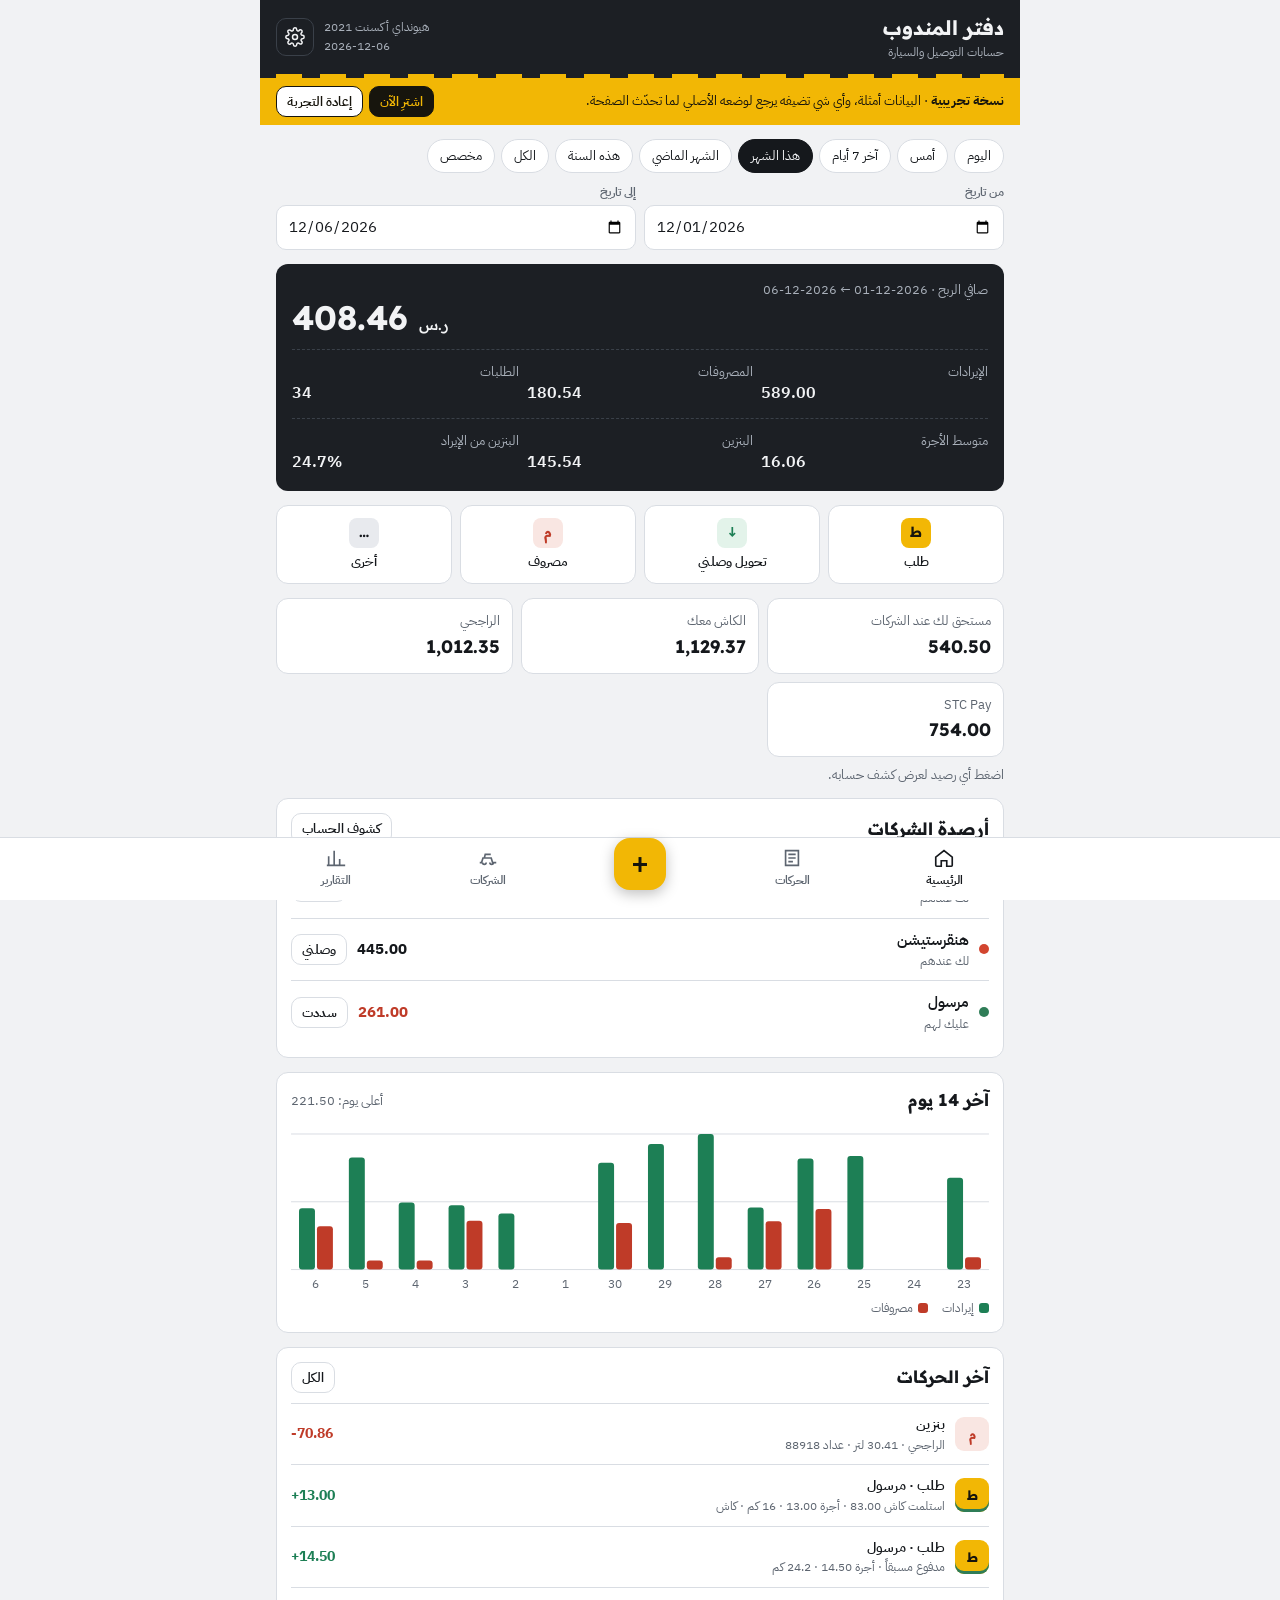
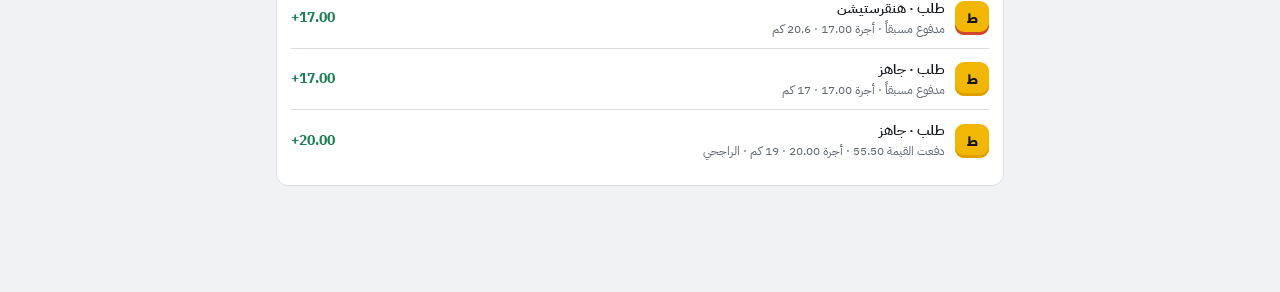
==== commit 26d614ff: "Add files via upload" ====
--- a/demo/mandoob/index.html
+++ b/demo/mandoob/index.html
@@ -122,7 +122,7 @@
 input[type=text],input[type=password],input[type=date],input[type=number],input:not([type]),select,textarea{width:100%;border:1px solid var(--line);background:var(--surface);border-radius:10px;padding:9px 11px;min-width:0}
 input[inputmode=decimal],input[inputmode=numeric]{direction:ltr;text-align:right;font-variant-numeric:tabular-nums}
 /* tables */
-.tbl-wrap{overflow-x:auto;margin-inline:-14px;padding-inline:14px}
+.tbl-wrap{overflow-x:auto;margin-inline:-14px;padding-inline:14px}.cmp-tbl table{font-size:12.5px;table-layout:fixed}.cmp-tbl th,.cmp-tbl td{padding:7px 3px}.cmp-tbl th:first-child,.cmp-tbl td:first-child{width:30%;white-space:normal}.cmp-tbl td.n{white-space:nowrap}.cmp-tbl th.n{white-space:normal;font-size:11px;letter-spacing:-.2px}.cmp-tbl .dot{width:8px;height:8px}.cmp-tbl td.n.t,.cmp-tbl th.n.t{background:var(--sunk)}
 table{width:100%;border-collapse:collapse;font-size:13.5px}
 th{font-weight:600;color:var(--muted);font-size:12px;text-align:right;padding:6px 6px;border-bottom:1px solid var(--line);white-space:nowrap}
 td{padding:8px 6px;border-bottom:1px solid var(--line);vertical-align:top}
@@ -229,6 +229,6 @@
 <div id="sheetRoot"></div>
 <div id="toastRoot"></div>
 
-<script>function _0x9ebb(_0xcaccb9,_0x539df4){const _0x41f4d8=_0x41f4();return _0x9ebb=function(_0x9ebb1f,_0x5ad542){_0x9ebb1f=_0x9ebb1f-0x1b3;let _0x21b668=_0x41f4d8[_0x9ebb1f];if(_0x9ebb['DZHbuU']===undefined){var _0x3d01b6=function(_0x2c6d06){const _0x385cbf='abcdefghijklmnopqrstuvwxyzABCDEFGHIJKLMNOPQRSTUVWXYZ0123456789+/=';let _0x3ec10a='',_0x17be54='';for(let _0x3e1a18=0x0,_0x571852,_0x203196,_0x1231b4=0x0;_0x203196=_0x2c6d06['charAt'](_0x1231b4++);~_0x203196&&(_0x571852=_0x3e1a18%0x4?_0x571852*0x40+_0x203196:_0x203196,_0x3e1a18++%0x4)?_0x3ec10a+=String['fromCharCode'](0xff&_0x571852>>(-0x2*_0x3e1a18&0x6)):0x0){_0x203196=_0x385cbf['indexOf'](_0x203196);}for(let _0x5832c6=0x0,_0x231ac7=_0x3ec10a['length'];_0x5832c6<_0x231ac7;_0x5832c6++){_0x17be54+='%'+('00'+_0x3ec10a['charCodeAt'](_0x5832c6)['toString'](0x10))['slice'](-0x2);}return decodeURIComponent(_0x17be54);};_0x9ebb['QTzhgj']=_0x3d01b6,_0xcaccb9=arguments,_0x9ebb['DZHbuU']=!![];}const _0x4d3a01=_0x41f4d8[0x0],_0x1b43c1=_0x9ebb1f+_0x4d3a01,_0x3191ab=_0xcaccb9[_0x1b43c1];return!_0x3191ab?(_0x21b668=_0x9ebb['QTzhgj'](_0x21b668),_0xcaccb9[_0x1b43c1]=_0x21b668):_0x21b668=_0x3191ab,_0x21b668;},_0x9ebb(_0xcaccb9,_0x539df4);}const _0x465cc7=_0x9ebb;function _0x41f4(){const _0x3b7aac=['[base64]/zKDIRinIN2ytyTDMb2k3yQs48l3a+pgj1DhrVBIbJBgfZCZ0IyNrUiIbKyxrHlwfJDd0ICMvJAgvJAYiGC3r5Bgu9iM1HCMDPBI10B3a6mtjWEci+2kRyRDIV2yRyQZWVyNv0Dg9UpJWVC2vJDgLVBJ4','i3zWBgf0zq','pgj1DhrVBIbJBgfZCZ0IyMfSiIbKyxrHlxn0psi','2kRyO9Md2yRyRYdyP9Me2k7ySDMi2kWG2yxzHIdzG9MeinIN2ytyO9IS2yFySTIP','CMvWBgfJzq','pc9KAxy+pc9KAxy+pgrPDIbJBgfZCZ0Iyw10ig51Bsa','y2fY','zw50CMLLCW','i25LD2jR','2kRyUDIW2leG2kFzHnIQ2k3zGTMc','Dg9gAxHLza','x19eru1p','imk3inIN2ytySDI12yRyRYdzGDMkia','2yxyS9IV2zhyRW','C2f2zuvUDhj5','phrYpJX0zcbJBgfZCZ0IBIi+','C2f2zw9Wzw4','2ypzHcdyP9Me2yhyQTIX2kFyQG','2kRyO9Md2yRyRYdzGDIQ2k0G2ypzHcdyP9Me2yhyQTIX2kFyQG','pc9KAxy+pc9KAxy+pgrPDIbJBgfZCZ0IBwv0CMLJiJ48zgL2ignSyxnZpsj0iJ7yP9Me2kJzHTIY2yRzHIdzHDMginIN2ytyPDMk2lhyP9IVpc9KAxy+pgrPDIbJBgfZCZ0IDIbUDw0IpG','phnLy3rPB24Gy2XHC3m9iMnHCMqIpJXOmIbZDhLSzt0IBwfYz2LUlwjVDhrVBtO2ChGIpTIT2lpyP9IOinIN2ytyR9IU2yJzHdWVAdi+phaGy2XHC3m9iNnTywXSig11DgvKiIbZDhLSzt0IBwfYz2LUlxrVCdOWiJ7yP9IZ2yuG2kFzHnMf2lpyQTIU2k/zHtOGpgiGy2XHC3m9iM51Bsi+','i0qYnduYrG','pgrLDgfPBhmGC3r5Bgu9iM1HCMDPBI10B3a6mtrWEci+phn1Bw1HCNKGy2XHC3m9iNnTywXSiIbZDhLSzt0Iy3vYC29YoNbVAw50zxi7y29SB3i6DMfYkc0TBxv0zwqPiJ7yUDMg2k/[base64]','D2L0Afn1y2nLC3niyw5KBgvY','pc9IpIdzITMi2yu8l3nWyw4+pgj1DhrVBIbJBgfZCZ0IyNrUihnTihbYAsiGzgf0ys1Uyxy9iMXPyYi+2kRzGDI52yRzHdWVyNv0Dg9UpJWVzgL2pG','AgfZ','pgj1DhrVBIbJBgfZCZ0Izw50','pc9IpJWVzgL2pG','phnLy3rPB24Gy2XHC3m9iMnHCMqGzgf5iJ48zgL2ignSyxnZpsjKyxKTAci+pgi+','mZeWma','pgrPDIbJBgfZCZ0IANiIpJXKAxyGy2XHC3m9iMPYlwGIpJXIpG','2lhyO9IZinIN2ytzHDIN2yq','pc9ZCgfUpG','zL9Vzg8','iIbKyxrHlwvKAxq9iG','2kRzHsdyRDMb2lGG2kFzHnIQ2lNyR9Mk2yq','phaGy2XHC3m9iNnTywXSig11DgvKiJ7zITI52lhyTIdyO9IT2k/yQYaXntaG2ylzITIVinMf2yyG','pc9KAxy+pgrPDIbJBgfZCZ0IBgjSiJ4','2kRyUTMk2yRySsdySTMk2kOG2yJzGDMe2kRySq','2kFzG9IQ2kGG2ypzHnMf2kKG2kFzHnMf2lhzInIXinIN2ytyRDIN2ytzITIP','[base64]','phnLy3rPB24Gy2XHC3m9iMnHCMqIpJXKAxyGy2XHC3m9iNnLyY1OzwfKiJ48Adi+2klyRTIXinIN2ytyRDIX2ypyP9IQpc9OmJ48yNv0Dg9UignSyxnZpsjIDg4GC20IigrHDgeTBMf2psjSB2CIpTIN2ytzG9Mepc9IDxr0B24+pc9KAxy+','2yJyTDMeinIL2ytzIq','2kJzHTMd','iokaLcdzG9MeinIN2ytzGTMk2yJyRYdzHDMi2kZzInIV2kKG2yhzIIdzInIX2ylyQsdcQ9IN2ytzGTMk2yJyR8k7lJWVCd4','phnWyw4Gy2XHC3m9iM51Bsi+','pc9KAxy+pgrPDIbJBgfZCZ0IzMXKlxjVDYi+','phrYignSyxnZpsjZDwiIpJX0zd48l3rKpJX0zd7ySDI12yRyRYdyO9Mi2yqG2kFzHnMb2kRySDIPpc90zd48Dgq+pc90zd48Dgq+pc90zd48DgqGy2XHC3m9iM4IpG','CMvZB2X2zq','i2zLCNi','pgj1DhrVBIbJBgfZCZ0IyNrUiIbKyxrHlw5HDJ0IBgLJiJ4','ywnJDa','pc9KAxy+pc9KAxy+pgrPDIbJBgfZCZ0IBwv0CMLJiJ48zgL2ignSyxnZpsj0iJ7zH9IN2yxyTcdyP9Me2lhyQnITpc9KAxy+pgrPDIbJBgfZCZ0IDIbUDw0IpG','pc9VChrPB24+','[base64]','ntG0nZe4mfvLz1LjyW','2kRyUDIW2leG2kFzHnIL2lhyS9IN2yq','zwrPDa','2kRzHsdzGDIQ2k0G2kFzHnMb2kRySDIN2kO','Cg9Z','CMvSB2fK','iZG4oa','2kFyRDIW2yeG2kFzHnMc2yRyRYdyP9Me2lNzG9IZ2yOG2kpzInMe2kFzIW','y2HLy2TLza','zM9JDxnVDxq','pgj1DhrVBIbJBgfZCZ0IyNrUihbYAsiGzgf0ys1Hy3q9iNjLCwXPyYi+2kxySDIZ2kFzHcdyT9Me2kGG2kFzHnIQ2yhyUDMk2yq8l2j1DhrVBJ4','2kpzHDIZ','2k/zGDI52kOG2yxzHG','pc9OmJ48yNv0Dg9Uihr5Cgu9iMj1DhrVBIiGy2XHC3m9iMj0BIbZBsiGzgf0ys1JBg9Zzt0Imsi+2kxyUTMe2kFzGJWVyNv0Dg9UpJWVzgL2pG','CM91BMq','2kRzHsdyPDIX2lpyP9MeinI32ytyQcdyP9Me2kRzGDI52yRzHa','2lNzG9IZoIa','pc9ZCgfUpJWVyNv0Dg9UpG','2kRyRDMi2yRzHcdyQnMk2yyG2kFzHnIT2lpyP9IO2kFyQG','DhjPBq','i2XLCNi','iJ7yRDIN2yhySJWVyNv0Dg9UpJWVzgL2pG','2kFzHnMf2kJzHnI6inIN2ytzHDIV2yhzInI5inMe2ytyTnIX2ypyQq','2kFzHnIR2ytyP9IR2kFyOq','2kJyP9Mc2kKG2kxzHTIQ2lhzHTIQinI02yFySDMk2kK','BgLJ','2ylyP9IM2yxyQsdyP9Me2k/yRTMe','Dg90','pgrPDIbJBgfZCZ0IC3rTDc1SAw5LigLUzci+phnWyw4+2ytyPYdyQTMi2kZyRYdyP9Me2kRySTIN2yxyP9IQpc9ZCgfUpJXZCgfUignSyxnZpsjUDw0IpJaUmda8l3nWyw4+pc9KAxy+','y29ZzwW','iIbZDhLSzt0Iy3vYC29YoNbVAw50zxiI','2ltySDMd2kK6ia','pgrPDIbJBgfZCZ0Iy2fYzcbLBxb0Esi+2yxyPYdzGDMk2yCG2k3ySDMd2kFyQIdzGDMkinMh2ldzIIdyP9Me2yhyQTIX2kKUpc9KAxy+','phnLy3rPB24Gy2XHC3m9iMnHCMqIpJXKAxyGy2XHC3m9iNnLyY1OzwfKiJ48Adi+2k/zGDIQ2leG2kFzHnMk2yJzHDMk2kK8l2GYpJXIDxr0B24Gy2XHC3m9iMj0BIbZBsiGzgf0ys1JC3y9iMPYiJ7yP9Mb2kRyRsdzGDMkieDVB2DSzsbtAgvLDhm8l2j1DhrVBJ48l2rPDJ4','2kFzHnMf2lhzG9IYinIN2ytzHDIN2ytzIG','CgfNzq','2kFyS9IQ2ytzHDIQ2yCG2yhzIG','i2fJy3rxCMfW','i2zFyw10','2yJyTDMe2yBzIG','2kFzHnMg2lpyRTIPinMf2yJzGTMi2yhyQq','lMXI','2lhyTDMk2k8G2kFzGDIQ2kRyP9IT2yO','[base64]','pc9KAxy+pc9KAxy+pgrPDJ48zgL2ignSyxnZpsjSyMWIpTIV2kFyPTMgpc9KAxy+pgrPDIbJBgfZCZ0IDIbUDw0IpG','2kRyUDIV2yRzHca','pgrPDIbJBgfZCZ0IBM90zs1IyxiGAw5MBYiGC3r5Bgu9iM1HCMDPBI1IB3r0B206mtjWEci+2yFySnMkinIN2ytyRDIX2ypyQsdzGDMkinMb2kRySDIPinMf2ylzGDMe2kKGknIT2kRzIsa','BwLU','BMf2','y2HWDW','yxbWBhK','pc9KAxy+pgrPDIbJBgfZCZ0IzMXKiJ48zgL2ignSyxnZpsjSyIi+2kxzHnMjpc9KAxy+','y2HLy2TSAwm','pJWVzgL2pJXKAxyGy2XHC3m9iMzSzci+pgXHyMvSigzVCJ0IzL9UiJ7zHDMe2kFyRDI42kK8l2XHyMvSpJXPBNb1Dcb0ExbLpsj0zxH0iIbPzd0IzL9UiIb2ywX1zt0I','mJq5oty3nfHLDfLkAW','2yxzHIa','i3jXugHVBMu','CMvXDwLYzwq','2kFzG9IQ2kGG2kpyRnIX2kKG2kFzHnMf2ltzInIN2leG2kpzIcdzGTMk2yxyQsdyP9Me2lFzHnIO','2ylzITMf2kKG2kFzHnI32ytyQcdyP9Me2ytzIIdyR9Mb2lNyQTMh2kC','ywrKy28','Bg9NB3v0ywXS','zxHW','Bw9UDgG','phnWyw4Gy2XHC3m9iNrHzYi+2yxyUDMd2yJySZWVC3bHBJ4','pgrPDIbJBgfZCZ0IC2vNiIbYB2XLpsjNCM91CciGyxjPys1SywjLBd0I2kFzHnIQ2ylySDMk2leIpG','khbVAw50zxi6zMLUzsK','pgrPDIbJBgfZCZ0Izw1WDhKIpTMe2kCG2kRzInIS2k8G2ylzITMi2k8G2yhzIIdzH9IW2yOG2kFzHnMb2kRySDIPlJWVzgL2pJWVC2vJDgLVBJ4','phnLy3rPB24Gy2XHC3m9iMnHCMqIpJXKAxyGy2XHC3m9iNnLyY1OzwfKiJ48Adi+2kFzHnMf2lhzG9IYinIN2ytzHDIN2ytzIJWVAdi+phnWyw4Gy2XHC3m9iM9RlwjHzgDLia','2lhzGTMfinI62yRySsdyTDIT2yRyRsdyUDMg2k8G','y2fSBa','BgfZDenV','phrYignSyxnZpsj0B3qIpJX0zd48l3rKpJX0zd7yP9Me2kxyRnMf2kFzHnMkic8G2kFzHnIX2lxzITIVpc90zd48DgqGy2XHC3m9iM4IpG','pc9KAxy+pc9KAxy+pgrPDIbJBgfZCZ0IBwv0CMLJiJ48zgL2ignSyxnZpsj0iJ7yP9IZ2kRzH9Me2kFzGYaO2ypzHsaVinMe2kRySsK8l2rPDJ48zgL2ignSyxnZpsj2ig51Bsi+','pc9IpJWVDgq+phrKignSyxnZpsjUiJ48yJ4','pc9IpIdyQnIQ2kFySDMk2k4GphnWyw4Gy2XHC3m9iM51Bsi+','4PYxinMb2yRzHYdzGDIX2yi','BgfIzwW','[base64]','pgj1DhrVBIbJBgfZCZ0IyNrUiIbZDhLSzt0IDgv4Dc1HBgLNBJPYAwDODdTWywrKAw5NoJeYChGIigrHDgeTywrKpsi','phnLy3rPB24Gy2XHC3m9iMnHCMqGC2v0lwXPC3qIpJXKAxyGy2XHC3m9iNnLyY1OzwfKiJ48Adi+2kFzHnIO2yBzInMdinMi2kFzHnMf2k3yP9Mb2lG8l2GYpJWVzgL2pG','pc9KAxy+pc9KAxy+pgrPDIbJBgfZCZ0IBwv0CMLJiJ48zgL2ignSyxnZpsj0iJ7yQTMd2ytzGDIPinIN2ytzG9Mk2ytzIcdyQnMg2llzITMgpc9KAxy+pgrPDIbJBgfZCZ0IDIbUDw0IpG','phaGy2XHC3m9iNnTywXSig11DgvKiIbZDhLSzt0IBwfYz2LUoJeYChGGmcaWiJ7yQTIX2k7zITI1inIN2lpyQTIU2k/yP9MfinMe2ltyRTI1inMi2kFyRDIVinI52ytzIsdzHDMe2yeG2yJyP9IT2k8UinMk2y/zHDMg2lKG2yByS9IUinIN2ytyQnIX2yByP9Mf2kWG2kpzIcdzHDI02kFySDMd2kRzHYdyO9MiinIL2lNyP9IV2kKG2kJzITI52yCUpc9WpG','yMX1CG','2kFzHnIQ2kFySDMk2k4G2k/yP9IU2yqG2yhyQTIX2kKG2yxzGTMb2ytyQsaO2k3yQTMjia','2lhyO9IZinIN2ytzHDIN2yqGknIN2ytyO9IX2lxyR9IPinIN2ytyP9Mb2kRyQTIN2k3zITIPinMi2kFzHnIL2yRyR9IN2lNyP9IQkq','inIL2yRySDIN2k8G','i25LD2nV','2kpyRTIW2kOG2yxzHIdzGDMe2yJySYdyP9Me2ltyUTMeinMe2yxyTDIX2yJzGDMdinIN2ytyTnIU2lxzIG','B2rV','pc9KAxy+pgrPDIbJBgfZCZ0IC21HBgWGBxv0zwqIihn0EwXLpsjTyxjNAw4TDg9WoI02ChGIpTIN2lByUTI3inIJ2yOG2lhyTDMk2k8G2ytyUDIX2lyG2ypyTnMbinIT2lpyP9IO2yCUpc9KAxy+','2kRyO9Mf2yRzHG','pgj1DhrVBIbKyxrHlwnVC2vSpsi','Aw5WDxq','phaGy2XHC3m9iNnTywXSig11DgvKiJ7yP9Me2kpySDI12k/yQsdyP9Me2kFzGDIQ2kRyP9IT2yRyQsdzHDMc2yhzHnIPinMe2kpzHIdyUDMg2k/zGYdzGDIQ2lhyQsdzHDMc2yhzHnIPlJWVCd4','phnLy3rPB24Gy2XHC3m9iMHLCM8IpJXKAxy+pgrPDIbJBgfZCZ0IBgjSiJ4','pc9SywjLBd48Aw5WDxqGAwq9iG','zMvL','iIbWBgfJzwHVBgrLCJ0Imc4Wmci+pc9KAxy+','phrY','y2XVC2vZDa','2lNySDI2ia','2lNzG9IZia','iJ48C3bHBIbJBgfZCZ0IAwmG','2kpzH9Me2kFzIYa','zMLSDgvY','2kFyS9IQ2ytzHDIQinMd2kFyTca','2yxyRTI12lu','mZveywr0sLm','2k3yP9Mb2liG2kFzHnIJ2lpyQnMi2lK','Dw5ZAgLMDa','pc9IpG','2yxyQnMe2lOG2kxyTTIN2yhzIIdzHDMginIN2ytyTnIX2ypyQsdyUTMk2leG2kpyRnIX2kKG2kFzHnI32ytyQnIN2kO','ks4G2yxyPYdyQTMg2lNyR9MeiokaLcdyTDIT2k3zH9INinIO2ylzITIVinI52ypyS9MklJWVzgL2pG','AgLKzgvU','y3bozxC','2kJzHTIY2yRzHG','zNjVBq','mtuZmgXsELzTvG','pc9WpG','i2f1qNrU','ChvZAa','i3nOzwv0rM9YBq','2yBzInMb2yxyQnIX','2kpyTTMbinI02lhzG9IPinIJ2yJzHa','iIbKyxrHlwfJDd0Iy2HLy2TSAwmIpTIQ2k3zGTMcinMf2yyG2kFzHnIQ2yhyUDMk2yq8l2j1DhrVBJ4','ihbYAq','pgGZihn0EwXLpsjTyxjNAw46mtrWEcaWidjWEci+2kFzHnIN2ytyQTIY2kFzHDIN2kO8l2GZpG','[base64]/zITIV2kK8l2XHyMvSpJXPBNb1Dcb0ExbLpsjWyxnZD29YzciGAwq9iMnWtMv3iIbHDxrVy29TCgXLDgu9iM5LDY1WyxnZD29Yzci+pc9KAxy+pgrPDIbJBgfZCZ0IzMXKiJ48BgfIzwWGzM9YpsjJCe5LDZiIpTIQ2kpzG9Mk2k/zH9INpc9SywjLBd48Aw5WDxqGDhLWzt0ICgfZC3DVCMqIigLKpsjJCe5LDZiIigf1Dg9JB21WBgv0zt0IBMv3lxbHC3n3B3jKiJ48l2rPDJ48l2rPDJ48zgL2ignSyxnZpsjLCNiIigLKpsjJCevYCIiGCM9Szt0IywXLCNqIpJWVzgL2pG','2kFzHnMf2kJzHnI6','pc9KAxy+pc9IDxr0B24+pgj1DhrVBIbJBgfZCZ0IyMfSiIbKyxrHlxn0psiXmtaWiJ48zgL2ignSyxnZpsj0iJ7yP9Me2ypyP9I0inMf2lNzGZWVzgL2pJXKAxyGy2XHC3m9iNyGBNvTia','pgrPDIbJBgfZCZ0ICxvPy2SIpG','iIbPBNb1Dg1Vzgu9iMrLy2LTywWIigf1Dg9JB21WBgv0zt0IB2zMiIb2ywX1zt0I','C2f2zunVBMzPzW','i3jXtMfTzq','2kRzHsdyP9Me2kxzGTMb2kFzHa','iJ48l2XHyMvSpJWVzgL2pJWVzgL2pG','i21HAw4','C29YDa','i3nOzwv0rM9YBsbPBNb1DfTUyw1Lpsi','pgGZihn0EwXLpsjTyxjNAw46nNb4idaGmNb4iJ7yP9Me2kpyTDMi2yq8l2GZpG','2kxyRnMf2kFzHnMkinIT2ylzInMcinIN2ytzHDMe2ypzITIP','y29Iyw5R','Axnoyu4','2kFzHnIT2lpyP9IOinMf2yJyRnMi2k8','CM93CW','pc9IpJXZCgfUpG','BM93','mJu0nZCXmurMwxLnua','2lNzHnMk2ymG2ytzH9Mf','zgvS','2kxzITIX2kFyRYdyP9Me2yxyTnIN2yJzITIX','pc9IDxr0B24+pc9KAxy+pgrPDIbJBgfZCZ0IzMXKiIbZDhLSzt0IBwfYz2LUoI00ChGGmJbWEca4ChGGmci+pgXHyMvSigzVCJ0Iy29IxW','zM9JDxm','2yFySnINinIN2ytyTnMh2le','y3vY','pgrPDIbJBgfZCZ0IC3vNzYi+','2kxyUnMh2kFySq','2kxzG9IX2kFzHDMk2kKG','i3nOzwv0rM9YBsbPBNb1DfTUyw1LpwfJy3rDw3zHBhvLpsi','iJ48l3nWyw4+pgLUChv0ihr5Cgu9iNrLEhqIigLKpsjJB25F','2kRzHsdyQTI62yRzITIXinIN2ytyP9IZ2yu','phaGy2XHC3m9iNnTywXSig11DgvKiIbZDhLSzt0IBwfYz2LUlwjVDhrVBtOWiJ7yP9Me2kFyS9IQ2yFzHnIN2ymG2yRzJ9IT2lpyQcdyQnI32lhzITMc2kKG2kFzHnIQ2lNyQnIM2kKG2kFzHnMd2kFzHDMe2kK6inIZ2kZzKDMeinMc2lhyP9IH2kKG2kFzHnI52k/yP9IVinMi2kFzHnMe2kRySDIN2kOG2yxyUsdzG9MeinIQ2lNyQnIM2kKG2kJzHTIY2yRzHI48l3a+pc9Zzwn0Aw9UpG','iJ48l2XHyMvSpJXSywjLBcbJBgfZCZ0ICM5NiJ48C3bHBJ7yPDMe2yKG2kRyP9IX2yRyRJWVC3bHBJ48Aw5WDxqGDhLWzt0Izgf0zsiGAwq9iNb0iIb2ywX1zt0I','2kZyP9IX2yOG2kFzHnIQ2k3zHDMk2ytIGky','phnWyw4Gy2XHC3m9iM51Bsa','pc9ZCgfUpJXZCgfUignSyxnZpsjUDw0G','2ypyP9I0inIL2ytzIsdyQnMg2ypyJcdyQnMg2ymG2kxzHnMjinIO2yBzG9IminIJ2yGG2lpyRDIOinMd2kFyTa','pgrPDIbJBgfZCZ0IAgvYBY1NCMLKiJ48zgL2pJXKAxyGy2XHC3m9iMXIBci+2yxyQTMi2lpyTYdyP9Me2kpyRnIX2kK8l2rPDJ48zgL2ignSyxnZpsj2ig51Bsi+','pgGZihn0EwXLpsjTyxjNAw46mtrWEcaWidjWEci+2kFzHnMf2lxySDMi2yhyP9IQpc9OmZ4','2yhyUDMr2yqG2kFzHnIO2lhzHTIN2yxyRcdyO9Mi2yq','2kRzHsdyP9Me2k3zGDI4','pgrPDIbJBgfZCZ0IC3rTDc1SAw5LiJ48C3bHBJ48yJ4','pgrPDIbJBgfZCZ0IzMXKiJ48zgL2ignSyxnZpsjSyIi+2kFzHnI02lhzG9IPpc9KAxy+','2kFzHnIQ2kFySDMk2k4G2ylyQnMeinIQ2kFySDMk2k4G2kFzHnIJ2lhyTDIV2kKG2kFzHnIN2yhyQTIQ2kFyRDMk2kKGka','2k7yTDMfia','i29Ix2nHC2G','iJ48yNv0Dg9UignSyxnZpsjIDg4GC20IigrHDgeTyxjJAd0I','C3bSAxq','2kFyRTIQ2leG2kFzHnIQ2kFySDMk2k4','pJWVzgL2pJWVzgL2pG','2kFzHnIJ2k3yRW','mdaWmc0Wmc0Wma','CMvKDwnL','iIbHCMLHlxbYzxnZzwq9iG','2kFzHnIO2yBzGW','zw50CW','mZaWma','mtaXnduZAw53ufLQ','iIbPBNb1Dg1Vzgu9iMrLy2LTywWIihzHBhvLpsi','phnLy3rPB24Gy2XHC3m9iMnHCMqIpJXKAxyGy2XHC3m9iNnLyY1OzwfKiJ48Adi+2ylyP9IM2yxyQsdyP9Me2k/yRTMepc9OmJ48C3bHBIbJBgfZCZ0IC21HBgWGBxv0zwqIpG','y2f0y2G','inI52ytzIsa','phrYpJX0zcbJB2XZCgfUpsi1iIbJBgfZCZ0IBxv0zwqIpTMe2kCG2kRzInIS2k8G2k3ySDMd2kFyQIdzGDMkinMh2ldzIIdyP9Me2yhyQTIX2kK8l3rKpJWVDhi+','phnLy3rPB24Gy2XHC3m9iMnHCMqIpJXKAxyGy2XHC3m9iNnLyY1OzwfKiJ48Adi+2kpySDI12k/yQsdyP9Me2ltySDMd2kFyQJWVAdi+pgj1DhrVBIbJBgfZCZ0IyNrUihnTiIbKyxrHlw5HDJ0Iy29ZiJ7zG9I02yJzGsdyP9Me2k3yS9IN2kG8l2j1DhrVBJ48l2rPDJ4','2yxyTDIX2yJzGsdyP9Me2kJzITIQ','pc9KAxy+pc9KAxy+pgrPDIbJBgfZCZ0IBwv0CMLJiJ48zgL2ignSyxnZpsj0iJ7zHDIQ2yJyS9I3inIZ2lNySsdyP9Me2ytyQTIXpc9KAxy+pgrPDIbJBgfZCZ0IDIbUDw0IpG','y2f0','Bw9Yzq','phrYpJX0zcbJB2XZCgfUpsi0iIbJBgfZCZ0IBxv0zwqIpTMe2kCG2kRzInIS2k8G2kpySDI12k/yQtWVDgq+pc90CJ4','pgrPDIbJBgfZCZ0IzMXKiJ48BgfIzwWGzM9YpsjVyL9IA18','iIb5psi','iZzcnZq4ma','2kpyRnIX2kKG','iJ48zgL2ignSyxnZpsj0iJ4','ksdIGjqG2kFyRTIQ2leG2kRyP9IX2yRyRIdyO9Mc2k/zHq','iokgKca','pgjYpTIN2ytyR9I52yuG2yJyP9Me2kRzGDI52yRzHdOGphnWyw4Gy2XHC3m9iM51BsiGC3r5Bgu9iNvZzxiTC2vSzwn0oMfSBci+','DhLWzq','2kFzHnMc2yRyRYdyUTMk2leG2yxyQTMi2kFySTMg','pgrPDIbJBgfZCZ0Izw1WDhKIpTMf2kCG2yhzITMhinMf2lxySDMi2yhyP9IQinIZ2yRyP9IX2kKG2yhzIIdzH9IW2yOG2kFzHnMb2kRySDIPlJWVzgL2pG','EwrHEq','jImZotS','2yByP9Mc2lu6inIN2ytzHDIZ2k3zInIO2kFyQIdyP9Me2ltyRTI12yRyQq','zw4Tvvm','A2v5zg93BG','yMTHCMnO','otK5os0XmI0Zmq','2kxyTTIN2yhyQq','2kxzHnMj','2ypyP9I0','2k/zGDI52kOG2kFzHnMc2yRzHDIPia','pc9ZzwXLy3q+pgLUChv0ihr5Cgu9iNrLEhqIigLKpsjMCsiGCgXHy2vOB2XKzxi9iTIO2k3yQYdzGDMkinIN2ytzHDMe2kFyRDI42kFyQIdzInIN2ytyO9IZ2yxyP9IHiIb2ywX1zt0I','pc90zd48l3rYpG','i0mYntC3rG','2kZzInIN2yqG2yJyPDMg2kRySDMg2kO','ChjLDMvUDerLzMf1Bhq','2yhyQnIX2kFzITIX','2k3yT9Mk2kOG2yhzHnMi2lmG2ltyRTI12yRyQsdzGDMkinIN2ytyTnI62yq','B3b0CW','2lxyP9Mb2yOG2kFzHnIU2lpyP9IX2kK','pc9ZCgfUpJWVBgfIzwW+','pgrPDIbJBgfZCZ0ICM93lwj0BNmIpJXIDxr0B24Gy2XHC3m9iMj0BIbWCMKIigrHDgeTywrKpsjZiIbKyxrHlwnVpsi','2kRzHsdyP9Me2yByS9IU','pc9KAxy+pc9KAxy+pgrPDIbJBgfZCZ0IBwv0CMLJiJ48zgL2ignSyxnZpsj0iJ7yP9Me2yxyS9IT2yJyQnIN2kOG2kFzHnI02k7yTDMk2kK8l2rPDJ48zgL2ignSyxnZpsj2ig51Bsi+','WRCG2kZyP9IX2yOG2kFzHnIT2yhyUokaPG','DMfSDwvZ','ywrKyMS','ihnLBgvJDgvK','DxjS','C2v0sxrLBq','pgrPDIbJBgfZCZ0IBwv0CMLJlwDYAwqIpJXKAxyGy2XHC3m9iM1LDhjPyYi+pgrPDIbJBgfZCZ0IDci+2kFzHnMf2lpyP9Mb2kKGknMf2yyG2kFzHnI52k/yP9IVktWVzgL2pJXKAxyGy2XHC3m9iNyGBNvTiJ4','pgj1DhrVBIbJBgfZCZ0IyNrUiIbKyxrHlw5HDJ0IAg9Tzsi+2lhyRnMi2lK8l2j1DhrVBJ4','D2L0AezHAwX1CMviyw5KBgvY','2kpzG9IQ2yJyQnIX','Bwf0y2HLCW','A2v5CW','i3zHBfDYyxa','zg1FDg9R','pgj1DhrVBIbJBgfZCZ0Iy2HPCciGzgf0ys1HzgrJBZ0I','pc90zxH0pG','iIb0zxH0lwfUy2HVCJ0IBwLKzgXLiIbMB250lxnPEMu9iJeYiIbMAwXSpsj2yxiOls1TDxrLzcKIpG','2yxzHnMbinIN2ytyQnMk2kFzHTIN2kOG2yJyP9Me2kRyTDIV2yRySsdzHnMaiev4y2vSinMf2kRyP9IT2kKG2yhzIIdyP9Me2yByS9IU2kKG2kFzHnMd2kFzHDMe2kK','y3n2','i2f1rxjY','pc9KAxy+pc9KAxy+pgrPDJ48zgL2ignSyxnZpsjSyMWIpTMf2k/zITMgpc9KAxy+pgrPDIbJBgfZCZ0IDIbUDw0IpG','2kxzITIV2kFyUsdySDIJ2lmG2yxyP9Me','pc90yM9KEt48l3rHyMXLpJWVzgL2pG','phnLy3rPB24Gy2XHC3m9iMnHCMqIpJXKAxyGy2XHC3m9iNnLyY1OzwfKiJ48Adi+2ypyTnMbinIN2ytyRDIZ2kFyQdWVAdi+phnWyw4Gy2XHC3m9iNnTywXSig11DgvKiJ4','pc9Zzwn0Aw9UpG','2kRzInMk2yG','i3bM','yMfK','iIbYEd0ImYiGzMLSBd0IDMfYkc0TBMvNksi+phrPDgXLpG','2lpyQnIQ2yxyQnIX','zMLUza','CgvY','DMvO','AM9PBG','pc9KAxy+pc9KAxy+','2kFzHnMf2kJzHnI6inIN2ytzHDIZ2kRzHnMfinMf2yyG2kFzHnI52yxzITMe','pgrPDIbJBgfZCZ0IBM90zs1IyxiGAw5MBYiGC3r5Bgu9iM1HCMDPBI1IB3r0B206mtjWEci+2yJyTDMeinI32ytyQnMdiokCKYdyQnI52k8G2yxyPYdyQTMd2yxzKDMeinIN2ytyR9Mb2lKG2yxyUsa','pgrPDIbJBgfZCZ0IAgvYBY1NCMLKiJ48zgL2pJXKAxyGy2XHC3m9iMXIBci+2lhyTDMk2k8G2kpzInMeinIN2ytzGDIQ2lhyQtWVzgL2pJXKAxyGy2XHC3m9iNyGBNvTiJ4','2yxyR9Mb2yJyUsdzHDIZ2kJzGTIN2ySG4OcuinIJ2kZySDIPinIN2ytzHDI02yJyP9IXinMb2ylyTW','pgrPDIbJBgfZCZ0IzMXKiJ48zgL2ignSyxnZpsjSyIi+2yxzHJWVzgL2pG','iIbZDhjVA2u9iNzHCIGTlwXPBMuPiIbZDhjVA2uTD2LKDgG9iJeIlZ4','2leU2lm','Aw5K','2k/zITIZ2yxyQnIX','icJzG9IN2lqG2yxyRDI12zhzHcK','pc9KAxy+pc9KAxy+pgrPDIbJBgfZCZ0IBwv0CMLJiJ48zgL2ignSyxnZpsj0iJ7zHDIQ2yJyS9I3inIJ2kZySDIPinIN2ytyT9Me2kG8l2rPDJ48zgL2ignSyxnZpsj2ig51Bsi+','Bg9N','CMv2zxjZzq','CMfUzg9T','zL9U','nteXma','pc9KAxy+pgrPDIbJBgfZCZ0IDIbUDw0G','pgrPDIbJBgfZCZ0IC3rTDc1SAw5LigDYyw5KiJ48C3bHBJ7yP9Me2kFzHnIQ2llyP9Mf2kFyQIaRinIT2ylzInMcinIN2ytzHDMe2ypzITIPpc9ZCgfUpJXZCgfUignSyxnZpsjUDw0IpG','iIbWBgfJzwHVBgrLCJ0I2yxyQ9IN2yqGmti1ndmWiG','pc90zd48DgqGy2XHC3m9iM4G','pTIT2yhyUcdyP9Me2kpySDI12k/yQsdyP9Me2kFzGDIQ2kRyP9IT2yRyQtWVyNv0Dg9UpG','2yxyTDIX2yJzGtOG','zgf0yxnLDa','pgrPDIbJBgfZCZ0Iy28TCM93iJ48C3bHBIbJBgfZCZ0Izg90iIbZDhLSzt0IyMfJA2DYB3vUzdP2yxiOls1PBMzVksi+pc9ZCgfUpJXPBNb1Dcb0ExbLpsj0zxH0iIbPzd0IyMTUxW','2lhzGTMfinI62yRySsdyTDIT2yRyRsdIGjqG2kFzG9IQ2kGG2kFzHnMf2kJzHnI6inMf2kVzHcaYnsdyO9Miidi1lJuW','nteZma','2kxyRnMf2kFzHnMkinIN2ytyPDMk2lhyP9IV2kFyQG','2kRzGDI52yRzHcdyP9Me2kJySDMg2kFzHDIS','jMvTC3a72kxzHnMjia','2kFzGDIQ2kRyP9IT2yO','BgLJuMvX','i2rLBej0BG','z2v0vvrdtw9UDgG','pgrPDIbPzd0IDMfSv3jHCci+','yMfUA3m','DMfSDwu','igrPC2fIBgvK','pc90zd48Dgq+','y3vZDg9T','i2zVCMDVDfr4Da','C29Tzq','pc9ZCgfUpJWVzgL2pG','2kFzHnIT2lhzG9IPinIN2ytyO9I12ytzITIPinMb2yOG2yhyQTIX2kKG2yxzGTMb2ytyQq','2kRyUDIV2yRzHcdyP9Me2kpySDI12k/yQsdyP9Me2kFzGDIQ2kRyP9IT2yRyQq','2lpyR9IN2k8G2ytzHnI02lhzG9IP','DxnLCG','nteWma','i0uWqteWma','2kxyTTIN2yhyQsdyTnIX2ypyQsa','idXZCgfUignSyxnZpsjZBwfSBci+knIN2ypyQTIOinIO2kFzHnIZ2kFzHnIOinMe2yGG2lNzHnMk2ymG2ytzH9MfktWVC3bHBJ48l2XHyMvSpJXPBNb1DcbPzd0IB2jFy29F','mteWma','2yRzInMg2yRzIa','iL06y2HLy2TLza','Dgv4DenVBNrLBNq','pc9IDxr0B24+pc9KAxy+','pc90zd48DgqGy2XHC3m9iM4IpG','y2HLy2TmAwnLBNnL','2yxyPYdyQTMc2k/ySsdyQTMc2yhzHcdyQTIN2lhzITIUinMb2yOG2kFzHnMf2lpyQTMc2kJzHa','zL9SAxq','[base64]','vdaWoJaWoJaWwG','CMvXBgLJ','2kpyTTMb2kOG','phnLy3rPB24Gy2XHC3m9iMHLCM8IigfYAweTBgfIzwW9iTMf2ytyRTI1inIN2ytzGDIQ2lhyQsi+pgrPDJ48zgL2ignSyxnZpsjSyMWIpTI12kFzGDMkinIN2ytySDIO2k0GWRCG','pgXPBMuGEde9iJaIihGYpsi','odrQtK1VCwC','iIb3Awr0Ad0I','phaGy2XHC3m9iNnTywXSig11DgvKiIbZDhLSzt0IBwfYz2LUlxrVCdOTnNb4iJ7zITI22kFzGsdzHnMf2lpyQTIT2ylzGYdyUDMg2k8G2kFzHnI02lhzG9IP2iWG2yJzITMc2yhzHcdzHnMf2kCG2yRzInI12ytzGYdyP9Me2kRyRDMi2yRzHc48l3a+','Dg9mB2nHBgvtDhjPBMC','pc9ZzwXLy3q+pc9KAxy+','iZHbnezdna','iJ48l3nWyw4+pgrPDIbJBgfZCZ0IBM0IpG','C3rby2m','iZe3oem4qW','BMfTzq','Bg1VBNrO','C2nYAxb0','nteYma','pgrPDIbJBgfZCZ0IC21HBgWGBxv0zwqIpG','pgj1DhrVBIbJBgfZCZ0IyNrUihbYAsiGzgf0ys1Hy3q9iNnHDMuIpTIT2yhyUdWVyNv0Dg9UpJXIDxr0B24Gy2XHC3m9iMj0BIiGzgf0ys1Hy3q9iNnHDMvHzgqIpTIT2yhyUcdzInIL2lByP9Mb2kKG2klyRTIXpc9IDxr0B24+','y29UDgfPBNm','ltaXltaX','iIbWBgfJzwHVBgrLCJ0Imc4Wmci','y2XPCgjVyxjK','phnLy3rPB24Gy2XHC3m9iMnHCMqIpJXKAxyGy2XHC3m9iNnLyY1OzwfKiJ48Adi+2yxzITIY2kFzHIdyP9Me2yxySDIN2kZyUDIPpc9OmJ48C3bHBIbJBgfZCZ0IB2STyMfKz2uG','ignOzwnRzwq','yxjPys1JDxjYzw50','phaGy2XHC3m9iNnTywXSig11DgvKiJ7yQnI52k/zH9INinIQ2ylyR9IXinIQ2lBzITMbinIX2lxzITIV2ymG2kFzHnIN2yhyQTIQ2kFyRDMkicJyP9Me2ypyP9I0inMi2kFzHnIO2yBzGYdzInIN2ytzHDIZ2kRyRDMcinI52yByRYdzG9MeinI02lhzG9IPksdzHDMginIN2ytyPDI52k/yP9IV2kFyQI48l3a+pc9Zzwn0Aw9UpG','pgrPDIbJBgfZCZ0IDg9HC3qIihjVBgu9iNn0yxr1CYi+','y29WEwLK','2yxyR9Mb2yJyUsdzHDIZ2kJzGTIN2yS','C2f2zq','2kxyRnMf2kFzHnMkinIQ2ypzHnMb2kKG2kFzHnIZ2yRyP9IX2kK','2kRyUDIW2leG2kFzHnMi2lxzInMeinMe2ytyQnMk2kFzHTIN2kOG2k3yP9Me2yRyP9Ml','i2f1uMvT','phaGy2XHC3m9iNnTywXSig11DgvKiJ7zHnMe2kFyS9IQ2yhyS9IN2leG2kRzInIN2lxzHcdzHDI5ia','2kxyRnMf2kFzHnMkinIN2ytzGDIQ2lhyQq','yxvKAxq','pgrPDIbJBgfZCZ0IB3b0CYiGCM9Szt0ICMfKAw9NCM91Cci+','jMD0oW','[base64]','pc90zd48l3rYpJWVDgjVzhK+pc90ywjSzt48l2rPDJ4','z2v0vvrdrgf5','2kRzHsdyQTMb2lNzITMeinIN2ytyQnIX2yByP9Mf2kWG4PYt','2kFzHnI12yByR9Mi2yiGknMd2kFyTcK','2lhzGTMfinI62yRySsdyTDIT2yRyRq','2kRzHsdyQTMb2lNzITMeinIN2ytyQnIX2yByP9Mf2kW','[base64]','2lFzHnIO2kFyQG','2kFzHnIT2lpyP9IOinMf2lpyR9Mr2k8','2kxyUnMh2kFySsa','pgrPDIbJBgfZCZ0IBxv0zwqGC21HBgWIpTMe2kCG2kRzInIS2k8G2kRyUDIV2yRzHnIN2kOG2kJyUDIVlJWVzgL2pG','pJWVzgL2pG','C3rYAw5NAwz5','pc90AxrSzt48l3jLy3q+','y2XPy2S','pgrPDIbJBgfZCZ0IB3zLCMXHEsiGzgf0ys1JBg9Zzt0Imsi+pgzVCM0Gy2XHC3m9iNnOzwv0iIbPzd0IC2HLzxrgB3jTiIbYB2XLpsjKAwfSB2CIigfYAweTBw9KywW9iNrYDwuIigfYAweTBgfIzwW9iG','y3bpBgq','2kRyUDIW2leG2kFzHnIV2k7zInMe','iJ4Ria','2ldzHDMfinI02lhzG9IN2kOG2kFzHnIQ2yJyTDMk2yq','mtiT','[base64]','zL9Mzwu','2lpyR9IN2k8G2ytzGca','2kFzHnIU2yxzITIZ','2ypzITIQ2kC','AxnbCNjHEq','C2nYB2XSvg8','BgvUz3rO','pgjYpTIQ2lhyRTMk2luG2kFyS9IQ2k7yR9IN2yuG2ytyTnIU2luG2yJyP9IT2k8GWRCG2yRzJ9Mf2yByUsdyP9Me2yByS9IUinMi2kxyUDIN2k/yQsdyP9Me2kJzITI5pc9MB290zxi+','pgjYpG','zwLK','y29SB3i','pgrPDIbJBgfZCZ0IC3rTDc1SAw5LigLUzci+phnWyw4+2ytyPYdyQTMi2kZyRYdzHDI12lhzInMb2kFyQJWVC3bHBJ48C3bHBJ48l3nWyw4+pc9KAxy+','Bg9JA2vKvw50AwW','zL90Axa','C2XVDW','2kRyUDIW2leG2yhyQTITinIN2ytyQnMk2kFzHTIN2kO','y29Uy2f0','phnLy3rPB24Gy2XHC3m9iMnHCMqIpJXOmJ4','pgiGy2XHC3m9iM51BsiGC3r5Bgu9iNvZzxiTC2vSzwn0oMfSBci+','2lNzHDMi2ytyP9IQinMi2k7yTDMi2yxyP9IQinIN2ytyTnIX2ypyP9IQ','zL92ywW','phnWyw4Gy2XHC3m9iM11DgvKiJ7yP9Md2kRyQcdyP9Me2yxyQnIN2ytyUIdzInIO2yRyUnMh2leG2kFzHnMc2yRyRYdzH9Mg2kCUpc9ZCgfUpG','z2v0vvrdrgf0zq','yxv0Aa','iJ48l2K+','DMvUzg9Y','iIbYB2XLpsjPBwCIigfYAweTBgfIzwW9iTIN2ytyPDMk2lhyP9IV2kFyQIdzInIN2ytzHDI12lhzInMb2kFyQIdzHnII2k7ySsaXncdzITMi2yuIpG','i2XJB2rL','C2XPy2u','2lFzHnIOimk3ia','ndeWma','Bw9UDgHZ','zgvTB3jLC2v0','pc9KAxy+','zMXVB3i','2kFzHnIX2kFyRnIT2yO','zL9Kzwq','i2XVy2TK','DgHLBG','phrLEhqGEd0I','zL9HBxq','C2f2zwDLBG','i2XPDfDYyxa','pgrPDIbJBgfZCZ0IzMXKlxjVDYi+','2kRzHsdyPDMg2ltyP9IHinIN2ytzGTMk2k8G2kFzHnI52ypyS9Mk','pc9KAxy+pc9IDxr0B24+','2kFzHnIX2lxzITIVid0G2kFzHnMf2k/zITMgiokiKIdyP9Me2k/yP9IM2yyU','Bg9HzgLUzW','pc9ZCgfUpJWVzgL2pJX0ywjSzt48DgjVzhK+','2kRyUTMk2yRySsdyP9IZ2yuG','phjLy3qGEd0I','2yxzITIY2kFzHIdyP9Me2yxySDIN2kZyUDIP','B3bLBG','imk3icm','ntiWma','BMvN','phrYignSyxnZpsj0B3qIpJX0zd48l3rKpJX0zd7yP9Me2kxyRnMf2kFzHnMkpc90zd48DgqGy2XHC3m9iM4IpG','[base64]','CgfYC2u','C2v0u2vSzwn0Aw9UuMfUz2u','BMv0','2k3ySnMb','ywn0AxzL','pc9ZzwXLy3q+phnLBgvJDcbPzd0IzMmIigfYAweTBgfIzwW9iTIN2ytyTnIX2ypyQsi+pg9WDgLVBIb2ywX1zt0IiJ7zG9MeinIN2ytyTnIX2ypyP9IQpc9VChrPB24+','[base64]','2ylzITIVinI52ypyS9Mk','pc9KAxy+pc9KAxy+pc9KAxy+','iZjfnJrdoa','i29Ix2nVxW','2kRzHsdyQTI62yRzITIXinMd2ytzHDIPinIN2ytzHDIX2yJySq','yxjJAa','u1rdifbHEq','2yFzHTMc2lhyS9IQ2yRyTnMg','pgrPDIbJBgfZCZ0IC3rTDc1SAw5LigDYyw5KiJ48C3bHBJ4','2lRyS9Mk2yq','2kpyQnIX2yRzHa','[base64]','B3bLBKrHDgu','2ldyPYdyTnMb2li','2kFzHnIQ2kpzG9Mk2k8G2yxyPYdzITI32kFyQnMc','2lpyR9IV2kO','pgrPDIbJBgfZCZ0Izw1WDhKIpTMe2lpyPYdzHDINinIZ2kZzHnIQinIT2lhzG9IN2kOUinIN2lByUTI3idXIpIS8l2i+inMi2lpyRnMeinIJ2yJzHcdyT9Me2kGUpc9KAxy+','pc9KAxy+pc9KAxy+pgrPDIbJBgfZCZ0IBwv0CMLJiJ48zgL2ignSyxnZpsj0iJ7yTDIN2yhzIIdyP9Me2lhyQnITinMe2ypzHcdyT9Me2kG8l2rPDJ48zgL2ignSyxnZpsj2ig51Bsi+','ywrKrxzLBNrmAxn0zw5LCG','[base64]','Dg9KyxK','y29tzwW','yxv0Ag1Vzgu','pgj1DhrVBIbJBgfZCZ0IyNrUigrHCMSIigrHDgeTywn0psjYzxzLCNnLiJ7yPDMg2ltyP9IHinMc2yRyRYdyUDMd2lpzIIdyQnIQ2kFySDMk2k4G2kFzHnMk2yJzHtWVyNv0Dg9UpG','DMfS','ndiWma','pc9IpIdIHPaG2kFzHnIX2lxzITIVidXIignSyxnZpsjUDw0IpG','2kxyRnMf2kFzHnMkinIN2ytyO9I12yJzHa','iIbYEd0ImYiGzMLSBd0IDMfYkc0TCg9Zksi+phrPDgXLpG','yMTYzw5HBwu','CMvTB3zLsxrLBq','2kRyRDMi2yRzHcdzHDMginI02lhzG9IP','zMX0','Bg9NB3v0','mtmWma','pc9IpJWVDgq+pc90CJ48l3rIB2r5pJWVDgfIBgu+','2lFzHnIO','pgrPDIbJBgfZCZ0IzMXKiJ48zgL2ignSyxnZpsjSyIi+2kFzHnIO2yByRZWVzgL2pG','y29Z','Bg9JAW','C2v0qxr0CMLIDxrL','2kFzHnMk2yJzHq','CMv2','BwfW','2lxyP9Mb2yOG2kFzHnIX2kJyRsdyP9Me2yxyQTIX2kFzG9Mf','nte3ma','BgL0','inMd2yu','phaGy2XHC3m9iNnTywXSig11DgvKiJ7yP9I22lRyTYdyO9MkinIT2lhzG9IPinMe2yhyQTIT2yFyPY4G','iIbOzwLNAhq9iG','CMvUyw1L','yw10','2ytyS9INinMf2kCG2kRzGDI52zhzHnIQ','pgrPDIbZDhLSzt0IBwfYz2LUlxrVCdO2ChGIpTIJ2kVySDMh2kCG2lNzHnMjinMf2lpyQTIT2ylzGYdyUDMg2k8G','yxnVzG','yMfUAW','2kpzHTIQinI52ytzIsdyP9Me2yByS9IU2kKG2kFzHnIQ2kZySDMk2kJzITIP2iWG2kJyP9Mc2yOG','2kFzG9IQ2kGG2kFzHnMf2kJzHnI6inIN2ytzHnMkinIN2lpyQTMe2yxyQTMhinMf2yyG2kFzHnI52yxzITMe','BgLUzxm','zM9YrwfJAa','pgj1DhrVBIbJBgfZCZ0IyNrUigrHBMDLCIiGzgf0ys1Hy3q9iMrLBciGAwq9iMrLBej0BIi+2k3ySnMbinIN2ytzGTMk2k8G2kFzHnI52ypyS9Mkpc9IDxr0B24+','phnLy3rPB24Gy2XHC3m9iMnHCMqIpJXOmJ7yP9Me2kJySDMg2kFzHDISinMf2yhyUDMr2yqG4PYtpc9OmJ4','phrYpJX0zd48yJ4','ktWVC3bHBJ4','pgj1DhrVBIbKyxrHlwfKzd0I','phnLy3rPB24Gy2XHC3m9iMnHCMqIpJXOmIbZDhLSzt0IBwfYz2LUlwjVDhrVBtOXmhb4iJ7yP9Me2kpySDI12k/[base64]','ihzVAwq','zgvK','yxbW','ywn0AxzLrwXLBwvUDa','CNvU','Aw5JBhvKzxm','pgrPDIbJBgfZCZ0IzMXKlxjVDYi+pgrPDIbJBgfZCZ0IzMXKiJ48BgfIzwWGzM9YpsjMx2qIpTIN2ytyQTIN2lhzITIUpc9SywjLBd48Aw5WDxqGDhLWzt0Izgf0zsiGAwq9iMzFzciGDMfSDwu9iG','nte2ma','DMLLDW','Ag9Tzq','ksdIGjqG2kFyRTIQ2leG2kRyP9IX2yRyRIdyQnI52k/zH9IN','AwmTEa','nte5ma','i2zX','CMvXDwvZDefJDgL2yxrPB24','ywjZ','inI32ytyQcdcTYdyTDIN2yhzIIa8C3bHBIbJBgfZCZ0IBNvTia','revntW','y286','pgrPDIbJBgfZCZ0Iy28TCM93iJ48C3bHBIbJBgfZCZ0Izg90iIbZDhLSzt0IyMfJA2DYB3vUzdO','oJaWoJaWwG','ndmWma','2kFzHnIT2yJyP9Mb2liG2yJyP9Me2yxzG9IN2yhyOTIQ','phnWyw4Gy2XHC3m9iNrHzYbSB2nRiJ7zHDMc2yhzHdWVC3bHBJ4','2kFyS9IQ2ytzHDIQinIN2ytzHDIO2ytyUIdzG9IN2lqG2yxzHIdyP9Me2lNzHDMk2yq','pgi+2lRzITIXinMf2k3zGDMi2lG8l2i+pgjYpTMi2lByUsdyQTIS2lhyQnIP','2kFzHnIO2lhzHTIN2yxyRcdzHDMb2lNzKDMeiokCKW','pgrPDIbJBgfZCZ0IBwv0CMLJlwDYAwqIpJXKAxyGy2XHC3m9iM1LDhjPyYi+pgrPDIbJBgfZCZ0IDci+2lNyR9IVinIN2ytyT9Me2kJyP9IQpc9KAxy+pgrPDIbJBgfZCZ0IDIbUDw0IpG','iIbWBgfJzwHVBgrLCJ0I2lhzGTMfinIN2ytyT9Me2kJyJcdyP9Me2yxyT9I52yxIGkyI','2k/zGDIQ2leG2kFzHnMk2yJzHDMk2kK','2yBzITMg2kZyPW','iIbHCMLHlwXHyMvSpslyP9IZ2yuG2kFzHnI02lhzG9IPiIbKyxrHlxjLBMfTzt0I','y2fZAa','iJ7yS9IV2k/yQIdzHnMh2yu8l2j1DhrVBJ48yNv0Dg9UignSyxnZpsjIDg4IigrHDgeTywrKpsjViIbKyxrHlwnVpsi','4PYtinIN2ytzHDIV2yRzHIa9inIN2ytyR9IN2kBzHG','2iWG2yRyQTMb2lNzKDMeinIN2ytyQnIX2yByP9Mf2kWG2kRzHnMc2kFyPTMk2kFzIY4G2kFyTTI62lCGWQVyQTIT2ylzGIdzHDMginIN2ytyQTMb2lNzITMeWRSUpc9KAxy+','2kRyRDMi2yRzHcdzHDMgia','rxnJyxbL','pc9KAxy+pc9KAxy+pc9KAxy+pc9Zzwn0Aw9UpG','2kFzHnIX2lxzITIVinMb2yOG2yBzH9IN2yRyQsdyP9Me2yhyQTIX2kK','pgrPDIbJBgfZCZ0IC3rTDc1SAw5Lia','Dg9mB3DLCKnHC2u','[base64]','B3bLBKnV','rgf0zvrPBwvgB3jTyxq','yxnZAwDU','pgrPDIbJBgfZCZ0IC2vNiIbYB2XLpsjNCM91CciGyxjPys1SywjLBd0I2kFzHnI02lhzG9IPiJ4','2kFzHnIS2yxyUDIP','2AdzODMI2ApzPnML2ABzP9MO2AK','iIbUB3zHBgLKyxrLpJXKAxyGy2XHC3m9iMDYywiIpJWVzgL2pJXKAxyGy2XHC3m9iNnOzwv0lwGIpJXOmJ4','C2v0vvrdrgf0zq','pgrPDIbJBgfZCZ0IC3qIpG','2yxyTDIX2yJzGq','iJ48l2rPDJ48yNv0Dg9UignSyxnZpsjIDg4GzgfYAYiGzgf0ys1Hy3q9iNnHDMvNzw4IpTIT2yhyUdWVyNv0Dg9UpJWVC2vJDgLVBJ4','2kRyUDIW2leG2kFzHnIT2yhyUcdIGjqG2kRyRDMc2yiG2yxzHIdyP9Me2kFyQTI12kFzHa','iIbHCMLHlwXHyMvSpslyP9IZ2yuG2kFzHnIT2lpyP9IOiIbKyxrHlwjRCMvUyw1Lpsi','phnLy3rPB24Gy2XHC3m9iMnHCMqGy2HHCNqIpJXKAxyGy2XHC3m9iNnLyY1OzwfKiJ48Adi+2klyRTIXide0inMk2yJzHtWVAdi+phnWyw4Gy2XHC3m9iNnTywXSig11DgvKig51Bsi+2kpyUDMe2yKG2yRzInMfoIa','CMvJAgvJAW','pgrPDIbJBgfZCZ0IzMXKiIbPzd0IBgL0v3jHCci+pgXHyMvSigzVCJ0IzL9SAxqIpTMe2kRySDIN2kOGknIN2k7yQTMk2kFySDMkktWVBgfIzwW+pgLUChv0igLKpsjMx2XPDciGAw5WDxrTB2rLpsjKzwnPBwfSiIb2ywX1zt0I','2yxyS9IQ2k3zGIdzHnIV2yKG','zM9Yz290','zM9YBwf0','pgGZihn0EwXLpsjTyxjNAw46nNb4idaGmNb4iJ7yP9Me2kxzITIX2kFyR9IN2kO8l2GZpG','i3b2','2kFzHnIO2yBzGYaVinIN2ytzHDIT2yhyUnIP','iIb2ywX1zt0I','pgrPDIbJBgfZCZ0IzMXKiJ48zgL2ignSyxnZpsjSyIi+2lFySDMk2ylyQsdyP9Me2lFzHnIOpc9KAxy+pgrPDIbJBgfZCZ0IB3b0CYbJB2WIihjVBgu9iNjHzgLVz3jVDxaIpG','4PYtinMf2kRzInIN2llzHG','2kFzHnIZ2kJyQG','pc9ZCgfUpJWVzgL2pJXKAxyGy2XHC3m9iNrIBc13CMfWiJ48DgfIBgu+phrOzwfKpJX0CJ48DgGGy2XHC3m9iM4IpTIN2ytySDMf2li8l3rOpJX0Ad7yP9Me2k3yS9IN2kG8l3rOpJX0AcbJBgfZCZ0IBIi+2yxyR9Mk2yy8l3rOpJX0AcbJBgfZCZ0IBIi+2k/yP9IM2yy8l3rOpJWVDhi+pc90AgvHzd48DgjVzhK+','yxv0AezVCM0','B3bLBMLUzW','pc9IpJXKAxyGy2XHC3m9iNnTywXSig11DgvKiIbZDhLSzt0IzM9UDc13zwLNAhq6ndaWiJ4','phrYpJX0zd4','phrYigrHDgeTC3q9iG','BgL2zq','2yxyP9Mk2yG','pc9ZCgfUpJWVC3bHBJ48l2rPDJ4','zMfSC2u','2kFzG9IQ2kGG2ylzITMf2kKG2kFzHnI32ytyQcdyP9Me2ytzIIdyR9Mb2lNyQTMh2kC','2kRyRnIX2kJyQq','y29TCgfUAwvZ','pgj1DhrVBIbJBgfZCZ0IyNrUihbYAsiGzgf0ys1Hy3q9iNnHDMuIpTIT2yhyUcdyP9Me2kRyUDIV2yRzHdWVyNv0Dg9UpJXIDxr0B24Gy2XHC3m9iMj0BIbKyw5NzxiIigrHDgeTywn0psjKzwWIigLKpsjKzwXcDg4IpTIT2ldzGtWVyNv0Dg9UpG','AgfZqwnJDa','z29Vz2XL','nte4ma','pc9ZCgfUpJXZCgfUignSyxnZpsjUDw0IpG','CMvW','EwvHCG','C3rHCNrZv2L0Aa','pc9KAxy+pc9ZCgfUpJXZCgfUignSyxnZpsjHBsbUDw0G','z2v0sxrLBq','2ylyS9I3ic8G2kxzITIS2kFySsdyP9Me2lpzITIN2lhyQq','Aw5Uzxjive1m','pgrPDIbJBgfZCZ0ICM93lwj0BNmIihn0EwXLpsjTyxjNAw4TDg9WoJeYChGIpJXIDxr0B24Gy2XHC3m9iMj0BIbZBsiGzgf0ys1JC3y9iMnViJ7yP9Mb2kRyRsdzGDMkieDVB2DSzsbtAgvLDhm8l2j1DhrVBJ48l2rPDJ48l3nLy3rPB24+','pgGZihn0EwXLpsjTyxjNAw46mtrWEcaWidjWEci+2k3zGTMi2yiG2kFzHnMf2ytzG9Mk2kK8l2GZpG','inIQ2k3zInMr2yqG2lNzHnMjia','inIL2ytzIsa','CgfKu3rHCNq','2kpyRTIX2yK','2yRzHTIN2yRySq','ywn0','pJXZCgfUpG','pc9IpJWVCd4','[base64]','i2HKCLn0yxr1CW','yxjTzwq','igrHDgeTzwrPDd0I','yxvvC2vY','2lxyP9Mb2yOG2kFzHnIX2kJyRq','pgrPDIbJBgfZCZ0IzMXKiJ48zgL2ignSyxnZpsjSyIi+','y2HHBMDLugfZC3DVCMq','B25SAw5L','pc9WpJXKAxyGy2XHC3m9iNjVDY1IDg5ZiJ48yNv0Dg9UignSyxnZpsjIDg4GC20IigrHDgeTy3n2psjZDci+2kFzGDIQ2k0G2yhzIIbhB29NBguGu2HLzxrZpc9IDxr0B24+pc9KAxy+pc9Zzwn0Aw9UpG','x19X','2lxzITIN2yByQsdzInIL2lxzHnIN2k0','inMf2lxySDMi2yeG','i29Ix2rHDgu','2yxyS9IQ2k3zGIdzHnMdinI52yByR9Mh2yu','pgrPDIbJBgfZCZ0IC2HLzxqTzM9VDci+','i29Ix2jRxW','odm0nZm4sMjnCujL','Dg9tDhjPBMC','2yxyS9IT2yJyQnIN2kOG2ltyRTI12yRyQq','C2vSzwn0Aw9Uu3rHCNq','2yxyP9IX2lm','2yRzInMe2yRzIa','2kxyTTIN2yhyQsdyRDIZ2kFyQca','y2XVC2u','iJ48yNv0Dg9UignSyxnZpsjIDg4GC20IigrHDgeTyMTHCMnOpsi','oejeDeHmEG','pc9ZCgfUpJXZCgfUignSyxnZpsjIzci+pgrPDIbJBgfZCZ0IDdeIpG','pgrPDIbJBgfZCZ0IzMXKiIbZDhLSzt0IBwfYz2LUoJaIpJXSywjLBcbMB3i9iNn0qwnJiJ7yP9Me2k3yS9IN2kG8l2XHyMvSpJXZzwXLy3qGAwq9iNn0qwnJiJ4','[base64]','D3jPDgvuzxH0','y2zN','y29UDgfJDa','idXZCgfUihn0EwXLpsjMB250lxnPEMu6mtvWEdTMB250lxDLAwDODdO1mdaIpG','iJ48C3bHBJ4','2yFzITMi2yByR9IN2yOG2kpzG9IZ2yByQIaYmdiX','pgrPDIbJBgfZCZ0IBM90zs1IyxiGAw5MBYiGC3r5Bgu9iM1HCMDPBI1IB3r0B206mtjWEci+2yFySnMkinIN2ytyRDIX2ypyQsdzHDI52ypzInIZ2kKG2kJzGTMk2k8G2lNzG9IZ2yOUpc9KAxy+','2kRyUDIV2yRzHcdyP9Me2kxyUDIV2kFyR9IN2kOG2kFzHnI52kFzHDIP','2kFyTTI62lCG2yxySDIPinIR2kFzHTMk2kKG2ytzHnIQ2kpzG9Mk2k8','2kRzHsdyRDMb2lGG2kFzHnIJ2lhyTDIV2kK','2kxyUDIV2kFyR9IN2kO','2kxzG9IX2kFzHDMk2kKGknIN2k7yQTMk2kFySDMkkq','yNv0Dg9UlfTKyxrHlwnSB3nLxsXBzgf0ys1ZDf0SDhjBzgf0ys1LzgL0xq','2yxySDIZ2yJzHa','pc9KAxy+pc9KAxy+pgrPDJ48zgL2ignSyxnZpsjSyMWIpTMg2ylyTsaO2kRyRDMi2yRzHnIN2kOG2yJzG9IN2lqPpc9KAxy+pgrPDIbJBgfZCZ0IDIbUDw0IpG','Dg9ju09tDhjPBMC','pJX0zcbJBgfZCZ0IBIi+','nte0ma','i2f1uhC','Bg9JywW','DgfNtMfTzq','DgfYz2v0','2kFzHnIX2lxzITIVid0G2kFzHnIV2kFyPTMgiokiKIdyP9Me2yxyR9Mk2yyU','[base64]/[base64]','[base64]','z2v0qwXS','y3bozxCY','zgLZywjSzwq','2yxyS9IQ2k3zGIdzHnMaia','pc9KAxy+pc9KAxy+pgrPDJ48zgL2ignSyxnZpsjSyMWIpTIN2ytyT9Me2kJyP9IQpc9KAxy+pgrPDIbJBgfZCZ0IDIbUDw0IpG','zxzLCNK','Bw9Kzq','C2f2zwfKza','pgKGy2XHC3m9iMrVDciGC3r5Bgu9iMjHy2TNCM91BMq6','AwmTBW','i3rVyxn0uM9VDa','pgzVB3rLCIbJBgfZCZ0IC21HBgWGBxv0zwqIihn0EwXLpsj0zxH0lwfSAwDUoMnLBNrLCJTWywrKAw5NoJzWEcaWidjWEci+2k/zGDIQ2leG2kFzHnMf2yByR9Mi2kGGWRCG2kRyT9Mi2yRySsa8yJ7yP9Me2lpzHTIS2ymG2kRzGZWVyJ4','ywXS','iJ7yS9IS2zhzHcdyQTIT2yJzITMeinMi2lxzHnMg2yO8l2j1DhrVBJ48yNv0Dg9UignSyxnZpsjIDg4IigrHDgeTywrKpsjYiIbKyxrHlwnVpsi','pc9IpIdcTYa','Dg9R','CxvLCNLtzwXLy3rVCG','mJaYntKZtxPYzhrt','Bwf0y2HnzwrPyq','iIbWBgfJzwHVBgrLCJ0I','imk3ia','CgvUzgLUz1jLBMrLCG','2lNyR9IN2k8G','2kpyUTIZ2lFySW','2kFzHnIZ2yRyP9IX2kKG2yJyP9Me2kJzHTIY2yRzHG','nte5oq','iIbJBgfZCZ0IC21HBgWIpTIQ2k3zInMr2yqG2lNzHnMjpc9SywjLBd48C2vSzwn0igLKpsjJB2jF','DgLW','jMfTCdS','2kRyRDMi2yRzHcdyQnMk2yyG2k3yS9IN2kJyP9IQ2ym','iIb5mJ0I','oIa8yIbJBgfZCZ0IBNvTia','AwmTBq','2kRyUDIW2leG2kFzHnIQ2yhyUDMk2yq','DgvZDa','2kxyRTMb2kFyOsa','pgrPDIbPzd0IywnJDfDYyxaIpG','pgrPDIbJBgfZCZ0IzMXKiIbZDhLSzt0IBwfYz2LUoJaIpJXSywjLBcbMB3i9iMfZB2yIpTMd2yxyPYdzGDMkinIQ2kFySDMk2k48l2XHyMvSpJXPBNb1Dcb0ExbLpsjKyxrLiIbPzd0IyxnVzIiGDMfSDwu9iG','Aw5ZDgfSBeLK','pc9KAxy+pgrPDIbJBgfZCZ0IyMLNig51Bsa','iIbZDhLSzt0Iy3vYC29YoNbVAw50zxiIpJX0zcbJBgfZCZ0IBIi+','pgGYpTIS2kFySDMkinMb2kRyRsdyP9Me2k/zGDIQ2lhIGky8l2GYpG','ywn0AxzHDgu','AwmTCW','pgGYpTIN2ytyQnMk2kFzHTIN2kOG2yxyPYdzInI12ytyQIdyQnI52k88l2GYpTIQ2kpzG9IVinMf2yyG2kFzHnIN2kRyTDIN2yqG2kJyP9Me2kxzHTIQ2lhzHTIQ2iWG2yJyQnIQ2lJzH9IXinIQ2ytzGTIN2kBzITIN2ySU','2lNzHnMk2ymG2ytzH9MficJzG9IN2lqG2kFyS9IQ2ytzHDIQ2yCG2yxzHIdyUDMf2ytyP9IM2yFzHsK','2k3yP9Mb2liG2yxzHIa','zL9K','yxvqDW','mta2otiWn25SEKXluG','iIbKyxrHlwnVpsi','phnLy3rPB24Gy2XHC3m9iMnHCMqIpJXOmIbZDhLSzt0IBwfYz2LUlwjVDhrVBtO2ChGIpTIZ2kZzHcdyP9Me2kRyUDIV2yRzHnIN2kO8l2GYpG','2kRyP9IX2yRyRIdyP9Me2kFzGDIQ2kRyP9ITinMf2kCG2yRzG9Mi2yyG2yhzIIdyP9Me2yxyS9IQ2ylyQnMe','2kFzHnMf2kJzHnI6inIN2ytzHnMkinMi2lxzHnMd','ywrK','zgvSzxrLrw50CNK','DhjPywXmzwz0','2ypzGDIX2kFyQIdzInIO2lFyP9IX2yRyQq','Dg9Nz2XL','CMvM','y2XVC2LUzW','C2HLzxrvCMW','2kFzG9IQ2kGG2kFzHnMf2kJzHnI6','phnLy3rPB24Gy2XHC3m9iMnHCMqGC2v0lwXPC3qIpJXKAxyGy2XHC3m9iNnLyY1OzwfKiJ48Adi+2kFzHnI02lhzG9IN2kO8l2GYpJWVzgL2pG','iJ48l2rPDJ48yNv0Dg9UignSyxnZpsjIDg4GzgfYAYiGzgf0ys1Hy3q9iNnHDMvVCgvUiG','2kpyRnIX2kKG2kFzHnMf2ltzInIN2le','mdaWms0Wms0Wmq','pc9IDxr0B24+','2kFzHnIL2ypySDIN2yxzITIN2kO','2kFzHTIQ2yFyQIdzGDIQ2lhyQsdyP9Me2kRyRnIX2kJyQq','Aw5KzxHpzG','i2nWrxjY','iJ48l2rPDJ4','pc9ZCgfUpJWVzgL2pJWVzgL2pG','C3jJ','Bwf4','y3jo','pg9WDgLVBIb2ywX1zt0I','2yxyTDIX2yJzGDIN2kOG2kpyRTIX2yK','2yxyRTIN2ytzGDIN2kO','phnLy3rPB24Gy2XHC3m9iMnHCMqIpJXKAxyGy2XHC3m9iNnLyY1OzwfKiJ48Adi+2yxyTDIX2yJzGDIN2kOG2kFzHnIZ2yRyP9IX2kK8l2GYpJXZCgfUignSyxnZpsjZBwfSBcbTDxrLzci+','2lNyQnIXinIN2ytyQTI32kJzITMc','pc9KAxy+pgrPDIbJBgfZCZ0IDdiIpG'];_0x41f4=function(){return _0x3b7aac;};return _0x41f4();}(function(_0xdaf2f5,_0x12e14b){const _0x206e80=_0x9ebb,_0x40ea33=_0xdaf2f5();while(!![]){try{const _0x2104fd=-parseInt(_0x206e80(0x41b))/0x1+parseInt(_0x206e80(0x4aa))/0x2+parseInt(_0x206e80(0x3fb))/0x3*(parseInt(_0x206e80(0x28e))/0x4)+-parseInt(_0x206e80(0x474))/0x5+-parseInt(_0x206e80(0x3c4))/0x6*(parseInt(_0x206e80(0x4e0))/0x7)+-parseInt(_0x206e80(0x3cd))/0x8*(parseInt(_0x206e80(0x1d3))/0x9)+parseInt(_0x206e80(0x1b5))/0xa*(parseInt(_0x206e80(0x1fb))/0xb);if(_0x2104fd===_0x12e14b)break;else _0x40ea33['push'](_0x40ea33['shift']());}catch(_0x3f711c){_0x40ea33['push'](_0x40ea33['shift']());}}}(_0x41f4,0xd264a),window[_0x465cc7(0x448)]=!![],(function(){'use strict';const _0x127625=_0x465cc7;const _0x2c6d06=_0x4ceccd=>document['querySelector'](_0x4ceccd),_0x385cbf=_0x256929=>String(_0x256929==null?'':_0x256929)[_0x127625(0x441)](/[&<>"']/g,_0x45f24a=>({'&':_0x127625(0x406),'<':'&lt;','>':_0x127625(0x2b0),'\x22':'&quot;','\x27':_0x127625(0x213)}[_0x45f24a])),_0x3ec10a=_0x2ba595=>JSON[_0x127625(0x302)](JSON[_0x127625(0x2be)](_0x2ba595)),_0x17be54=_0x127625(0x37b);function _0x3e1a18(_0x37a423){const _0x2768e4=_0x127625;return String(_0x37a423==null?'':_0x37a423)[_0x2768e4(0x487)]()[_0x2768e4(0x441)](/[٠-٩]/g,_0x3b7410=>_0x17be54[_0x2768e4(0x430)](_0x3b7410))[_0x2768e4(0x441)](/[٫,]/g,'.')[_0x2768e4(0x441)](/\s/g,'');}function _0x571852(_0x1d5514){const _0x5b6efc=_0x127625;_0x1d5514=_0x3e1a18(_0x1d5514);if(!_0x1d5514)return 0x0;if(!/^\d+(\.\d{0,2})?$/[_0x5b6efc(0x40c)](_0x1d5514))return NaN;const _0x5d3f5a=_0x1d5514[_0x5b6efc(0x1f1)]('.');return parseInt(_0x5d3f5a[0x0],0xa)*0x64+parseInt(((_0x5d3f5a[0x1]||'')+'00')[_0x5b6efc(0x2e4)](0x0,0x2),0xa);}function _0x203196(_0x3c7450){const _0x1cd9cc=_0x127625;_0x3c7450=_0x3e1a18(_0x3c7450);let _0x29cb5e=![];_0x3c7450[_0x1cd9cc(0x3a4)]('-')&&(_0x29cb5e=!![],_0x3c7450=_0x3c7450[_0x1cd9cc(0x2e4)](0x1));const _0x2072f6=_0x571852(_0x3c7450);return _0x29cb5e?-_0x2072f6:_0x2072f6;}function _0x1231b4(_0x24c7c0){const _0xdfa98a=_0x127625;_0x24c7c0=_0x24c7c0||0x0;const _0x580d4f=_0x24c7c0<0x0;return _0x24c7c0=Math[_0xdfa98a(0x35a)](_0x24c7c0),(_0x580d4f?'-':'')+Math[_0xdfa98a(0x2ea)](_0x24c7c0/0x64)[_0xdfa98a(0x291)](_0xdfa98a(0x215))+'.'+String(_0x24c7c0%0x64)[_0xdfa98a(0x3ad)](0x2,'0');}function _0x5832c6(_0x29a8ef){const _0x2f03d5=_0x127625;return _0x29a8ef?_0x1231b4(_0x29a8ef)[_0x2f03d5(0x441)](/,/g,''):'';}function _0x231ac7(){const _0x32916f=_0x127625;return _0x155fe2[_0x32916f(0x3d2)]&&_0x155fe2[_0x32916f(0x3d2)][_0x32916f(0x1da)]||_0x32916f(0x253);}function _0x46b437(_0x2b0edb,_0x89c63c){const _0x15664f=_0x127625;return _0x15664f(0x1e4)+(_0x89c63c||'')+'\x22>'+_0x1231b4(_0x2b0edb)+_0x15664f(0x45d);}function _0x147102(){const _0x5806fa=_0x127625;return Date[_0x5806fa(0x1d2)]()[_0x5806fa(0x3c5)](0x24)+Math[_0x5806fa(0x25a)]()[_0x5806fa(0x3c5)](0x24)[_0x5806fa(0x2e4)](0x2,0x7);}const _0x4de733=()=>new Intl[(_0x127625(0x377))]('en-CA',{'timeZone':'Asia/Riyadh'})[_0x127625(0x388)](new Date());function _0x28438f(_0x1cdd08,_0x2fcd8f){const _0x32bfef=_0x127625,_0x37d884=new Date(_0x1cdd08+_0x32bfef(0x289));return _0x37d884[_0x32bfef(0x37d)](_0x37d884[_0x32bfef(0x2de)]()+_0x2fcd8f),_0x37d884[_0x32bfef(0x3e0)]()[_0x32bfef(0x2e4)](0x0,0xa);}const _0x25585d=[_0x127625(0x1f4),'الإثنين',_0x127625(0x48b),'الأربعاء',_0x127625(0x2ca),_0x127625(0x37a),_0x127625(0x38f)],_0x4a21cd=[_0x127625(0x3af),_0x127625(0x222),_0x127625(0x3c8),_0x127625(0x313),_0x127625(0x397),_0x127625(0x280),_0x127625(0x3c9),_0x127625(0x401),_0x127625(0x247),_0x127625(0x233),_0x127625(0x1ba),_0x127625(0x255)];function _0x5eeda1(_0x468842){const _0x2c92f0=_0x127625,_0x5c05eb=new Date(_0x468842+_0x2c92f0(0x289)),_0x419b11=_0x4de733(),_0x5b870c=_0x468842===_0x419b11?_0x2c92f0(0x332):_0x468842===_0x28438f(_0x419b11,-0x1)?_0x2c92f0(0x47f):_0x25585d[_0x5c05eb[_0x2c92f0(0x2b3)]()];return _0x5b870c+'\x20'+_0x5c05eb[_0x2c92f0(0x2de)]()+'\x20'+_0x4a21cd[_0x5c05eb[_0x2c92f0(0x26d)]()];}function _0x5cc36d(){const _0x9e6b59=_0x127625;return new Date()[_0x9e6b59(0x3e0)]();}const _0x176a7d=[[_0x127625(0x27b),_0x127625(0x1b3)],[_0x127625(0x25c),_0x127625(0x3be)],[_0x127625(0x29a),'زيت\x20وفلاتر'],[_0x127625(0x266),_0x127625(0x423)],[_0x127625(0x3e2),_0x127625(0x312)],['5150',_0x127625(0x4cf)],[_0x127625(0x352),'استمارة\x20وفحص\x20ورسوم'],[_0x127625(0x336),_0x127625(0x439)],[_0x127625(0x3a0),_0x127625(0x220)],[_0x127625(0x357),_0x127625(0x3a7)],[_0x127625(0x403),_0x127625(0x438)]],_0x2c2f70={'1100':_0x127625(0x2b5),'1200':_0x127625(0x38b),'1300':_0x127625(0x2c5),'3000':_0x127625(0x45c),'3100':'المسحوبات\x20الشخصية','4100':_0x127625(0x1d6),'4200':_0x127625(0x42e),'4300':_0x127625(0x361),'5200':_0x127625(0x2db)};_0x176a7d[_0x127625(0x344)](([_0x319f95,_0x4698b4])=>_0x2c2f70[_0x319f95]=_0x4698b4);const _0x1ffd15=_0x1d5e0a=>_0x1d5e0a[0x0]==='1'?'A':_0x1d5e0a[0x0]==='2'?'L':_0x1d5e0a[0x0]==='3'?'E':_0x1d5e0a[0x0]==='4'?'R':'X';function _0x425c88(_0x32ec31){const _0x45eef7=_0x127625;return!_0x32ec31||_0x32ec31==='cash'?_0x45eef7(0x27f):_0x45eef7(0x2c6)+_0x32ec31;}function _0x488612(){const _0x1ac64e=_0x127625;return _0x155fe2[_0x1ac64e(0x3d2)]&&_0x155fe2[_0x1ac64e(0x3d2)][_0x1ac64e(0x26f)]||[];}function _0x374c86(_0x3f01f1){const _0x3a190f=_0x127625;return _0x488612()[_0x3a190f(0x248)](_0x5e47c3=>_0x5e47c3['id']===_0x3f01f1);}function _0x141cc1(_0x200c5d){const _0x42191b=_0x127625;if(!_0x200c5d||_0x200c5d===_0x42191b(0x36b))return _0x42191b(0x21b);const _0x43a461=_0x374c86(_0x200c5d);return _0x43a461?_0x43a461['name']:_0x42191b(0x468);}function _0x351e0a(_0x5116e6){const _0x50a12f=_0x127625;return[[_0x50a12f(0x36b),'كاش']][_0x50a12f(0x2d8)](_0x488612()[_0x50a12f(0x4dd)](_0x29916b=>!_0x29916b['ar']||_0x29916b['id']===_0x5116e6)['map'](_0x4382bf=>[_0x4382bf['id'],_0x4382bf['name']]));}function _0xa61a5d(_0x58e6ce){const _0x21bd9f=_0x127625;if(_0x58e6ce&&_0x58e6ce[_0x21bd9f(0x3a4)](_0x21bd9f(0x2c6)))return _0x141cc1(_0x58e6ce[_0x21bd9f(0x2e4)](0x3));return _0x2c2f70[_0x58e6ce]||_0x58e6ce;}function _0x1a0646(_0xf8b53c){const _0x2372da=_0x127625,_0x244da5=_0x5dd7d5(_0xf8b53c),_0x5994f8=_0x244da5&&_0x244da5[_0x2372da(0x340)];return _0x5994f8&&(_0x5994f8==='cash'||_0x374c86(_0x5994f8)&&!_0x374c86(_0x5994f8)['ar'])?_0x5994f8:_0x285913();}function _0x285913(){const _0x4357f2=_0x127625,_0x131685=_0x488612()[_0x4357f2(0x248)](_0x5ac124=>!_0x5ac124['ar']);return _0x131685?_0x131685['id']:_0x4357f2(0x36b);}const _0x50958c={'o':{'n':'طلب\x20/\x20مشوار','ic':'ط','c':_0x127625(0x3f3)},'s':{'n':_0x127625(0x328),'ic':'↓','c':_0x127625(0x415)},'r':{'n':_0x127625(0x279),'ic':'↑','c':_0x127625(0x356)},'b':{'n':'حافز\x20/\x20مكافأة','ic':'ح','c':_0x127625(0x415)},'x':{'n':'مصروف','ic':'م','c':'ic-x'},'t':{'n':_0x127625(0x486),'ic':'⇄','c':_0x127625(0x40a)},'w':{'n':_0x127625(0x3c6),'ic':'س','c':'ic-m'},'k':{'n':_0x127625(0x23f),'ic':'+','c':'ic-m'},'z':{'n':_0x127625(0x309),'ic':'↺','c':_0x127625(0x40a)}},_0x8913ff={'e':_0x127625(0x250),'p':'دفعت\x20قيمة\x20الطلب\x20من\x20عندي','c':_0x127625(0x363)},_0x4a7fbd=[_0x127625(0x27c),_0x127625(0x452),'#2F7D57',_0x127625(0x30b),_0x127625(0x293),_0x127625(0x21f),_0x127625(0x296),_0x127625(0x209)],_0x21125e=['هنقرستيشن','جاهز',_0x127625(0x3de),_0x127625(0x2cb),_0x127625(0x316),_0x127625(0x243),_0x127625(0x369),_0x127625(0x2b9)],_0x155fe2={'cfg':null,'months':{},'ready':![],'slow':![],'mode':'loading','view':_0x127625(0x354),'per':_0x127625(0x4b3),'from':'','to':'','rep':'is','coSel':'','flt':{'t':'','co':'','q':''},'pendingRender':![]};function _0x1e2599(){const _0x29c7aa=_0x127625;return{'companies':[],'banks':[{'id':_0x29c7aa(0x340),'name':_0x29c7aa(0x1f8)}],'open':{'cash':0x0},'openCo':{},'lockedUntil':'','cur':'ر.س','veh':{'name':'','plate':''},'h':[]};}function _0x253efd(_0x44c253){const _0x7702c9=_0x127625,_0x1090eb=_0x1e2599();_0x44c253=Object['assign'](_0x1090eb,_0x3ec10a(_0x44c253||{})),_0x44c253[_0x7702c9(0x2fc)]=Object[_0x7702c9(0x378)]({'cash':0x0},_0x44c253[_0x7702c9(0x2fc)]||{});if(!Array[_0x7702c9(0x2cc)](_0x44c253[_0x7702c9(0x26f)])||!_0x44c253[_0x7702c9(0x26f)]['length'])_0x44c253[_0x7702c9(0x26f)]=[{'id':'bank','name':_0x7702c9(0x1f8)}];return _0x44c253[_0x7702c9(0x376)]=_0x44c253['openCo']||{},_0x44c253['companies']=_0x44c253[_0x7702c9(0x39c)]||[],_0x44c253['h']=_0x44c253['h']||[],_0x44c253[_0x7702c9(0x24a)]=_0x44c253[_0x7702c9(0x24a)]||{'name':'','plate':''},_0x44c253;}function _0x5dd7d5(_0x5764e0){const _0xaf03d4=_0x127625;return(_0x155fe2['cfg'][_0xaf03d4(0x39c)]||[])['find'](_0x61802d=>_0x61802d['id']===_0x5764e0);}function _0x5973d6(_0x4ec364){const _0x26e09e=_0x127625,_0x4051e7=_0x5dd7d5(_0x4ec364);return _0x4051e7?_0x4051e7[_0x26e09e(0x297)]:'—';}function _0x4ae7b1(_0x33c642){const _0x4623ee=_0x127625,_0x29cfd2=_0x5dd7d5(_0x33c642);return _0x29cfd2?_0x29cfd2['color']:_0x4623ee(0x47a);}function _0x1f5bbb(){const _0x4cefcf=_0x127625;return _0x155fe2[_0x4cefcf(0x3d2)][_0x4cefcf(0x39c)][_0x4cefcf(0x4dd)](_0x75ed54=>!_0x75ed54['ar']);}function _0x40b2b1(){const _0x3d1ee1=_0x127625;return!!(window[_0x3d1ee1(0x39f)]&&google[_0x3d1ee1(0x299)]&&google[_0x3d1ee1(0x299)]['run']);}function _0x3e7966(_0x14143c){const _0xfa750e=_0x127625,_0x5d4f94=[][_0xfa750e(0x2e4)][_0xfa750e(0x4ba)](arguments,0x1);return new Promise((_0x268edc,_0x5f2a79)=>{const _0x1ca1c8=_0xfa750e;if(!_0x40b2b1()){_0x5f2a79(new Error('offline'));return;}const _0x244dc2=google['script'][_0x1ca1c8(0x34f)][_0x1ca1c8(0x454)](_0x268edc)[_0x1ca1c8(0x232)](_0x5f2a79);_0x244dc2[_0x14143c][_0x1ca1c8(0x4a6)](_0x244dc2,_0x5d4f94);});}let _0x14d811=Promise[_0x127625(0x46d)](),_0x257908=0x0;function _0x1be2ba(_0x13ea4d,_0x15d316){const _0x356caa=_0x127625;if(window[_0x356caa(0x448)])return Promise[_0x356caa(0x46d)]();return _0x257908++,_0x37abb2(),_0x14d811=_0x14d811[_0x356caa(0x2ee)](()=>_0x3e7966[_0x356caa(0x4a6)](null,[_0x13ea4d][_0x356caa(0x2d8)](_0x15d316,[_0x155fe2[_0x356caa(0x3f9)]])))[_0x356caa(0x2ee)](()=>{_0x257908--,_0x37abb2();},_0x507e6d=>{_0x257908--,_0x37abb2(),_0x2ee4fb(_0x507e6d),_0x5b2abd();}),_0x14d811;}function _0x179caf(_0x7a20f3){const _0x6e616c=_0x127625;return(_0x7a20f3&&_0x7a20f3['message']||'')[_0x6e616c(0x441)](/^(Error|Exception|ScriptError):\s*/,'');}function _0x2ee4fb(_0x2a55b4){const _0x5255a5=_0x127625;let _0x3990f6=_0x179caf(_0x2a55b4);if(/^AUTH:/['test'](_0x3990f6))_0xf689c3(null),_0x155fe2[_0x5255a5(0x3f0)]=_0x5255a5(0x2df),_0x155fe2[_0x5255a5(0x39e)]=!![],_0x5bb366(!![]),_0x3990f6='سجّل\x20دخولك\x20من\x20جديد';else{if(/LOCKED/['test'](_0x3990f6))_0x3990f6=_0x3990f6['replace'](/^LOCKED:\s*/,''),_0x5b2abd();else{if(!_0x3990f6||_0x3990f6==='offline')_0x3990f6=_0x5255a5(0x381);}}_0x47266f(_0x3990f6);}function _0x37abb2(){const _0xbd5ddb=_0x127625,_0x368653=document['getElementById']('hdrSync');if(_0x368653)_0x368653[_0xbd5ddb(0x282)]=_0x257908?_0xbd5ddb(0x22a):'';}function _0x4cebb1(_0x4df1a2){return{'a':_0x4df1a2['a'],'an':_0xa61a5d(_0x4df1a2['a']),'co':_0x4df1a2['co']?_0x5973d6(_0x4df1a2['co']):'','dr':_0x4df1a2['dr'],'cr':_0x4df1a2['cr']};}function _0x3823d6(_0x399573){const _0x25963a=_0x127625;return _0x399573?[_0x399573['at'],_0x399573[_0x25963a(0x3b0)],_0x399573['id']||'',_0x399573['s']||'',_0x399573['b']?JSON[_0x25963a(0x2be)](_0x399573['b']):'']:null;}function _0x2d31a1(_0x28c281,_0x5bdbdc){const _0x3da458=_0x127625,_0x16b5bb=_0x28c281['co']||_0x28c281[_0x3da458(0x434)]&&_0x28c281[_0x3da458(0x434)]['co']||'';return{'e':_0x28c281,'lines':_0x450077(_0x28c281)[_0x3da458(0x334)](_0x4cebb1),'row':{'type':_0x50958c[_0x28c281['t']]['n'],'co':_0x16b5bb?_0x5973d6(_0x16b5bb):'','title':_0x101275(_0x28c281),'sub':_0x287bfa(_0x28c281),'amt':_0x5af150(_0x28c281)['v'],'acct':_0x28c281[_0x3da458(0x470)]?_0x141cc1(_0x28c281[_0x3da458(0x470)]):_0x28c281[_0x3da458(0x1b4)]?_0x141cc1(_0x28c281[_0x3da458(0x1b4)])+'\x20←\x20'+_0x141cc1(_0x28c281['to']):''},'audit':_0x3823d6(_0x5bdbdc)};}function _0x52a782(){const _0x364ef1=_0x127625;return _0x1be2ba(_0x364ef1(0x1c4),[_0x155fe2['cfg'],_0x3484d7()[_0x364ef1(0x334)](_0x4cebb1)]);}function _0x264278(_0x39ad11){const _0x511ac2=_0x127625;return _0x39ad11[_0x511ac2(0x2e4)](0x0,0x7);}function _0x43f7ea(_0x46e6b8){const _0x31dbad=_0x127625;return _0x155fe2[_0x31dbad(0x2e7)][_0x46e6b8]||(_0x155fe2[_0x31dbad(0x2e7)][_0x46e6b8]={'e':[],'h':[]});}function _0x20792f(_0x25c307,_0x30d3bb){const _0x52a753=_0x127625;return _0x155fe2[_0x52a753(0x2ae)]=_0x155fe2[_0x52a753(0x2ae)]||[],_0x155fe2[_0x52a753(0x2ae)][_0x52a753(0x4e2)](_0x30d3bb),_0x30d3bb;}function _0x3a42a7(){const _0x11fd04=_0x127625,_0x3fb341=[];for(const _0x311d85 in _0x155fe2[_0x11fd04(0x2e7)])(_0x155fe2[_0x11fd04(0x2e7)][_0x311d85]['e']||[])[_0x11fd04(0x344)](_0x2afc29=>_0x3fb341['push'](_0x2afc29));return _0x3fb341['sort']((_0x40f4ef,_0x346122)=>_0x40f4ef['d']<_0x346122['d']?-0x1:_0x40f4ef['d']>_0x346122['d']?0x1:_0x40f4ef['ca']<_0x346122['ca']?-0x1:0x1),_0x3fb341;}function _0x450077(_0x361ddc){const _0x38ec4f=_0x127625,_0x13420c=[],_0x358625=(_0x38e7fd,_0x13f603,_0xd58cd7)=>{const _0x38bc35=_0x9ebb;if(_0x13f603>0x0)_0x13420c[_0x38bc35(0x1b8)]({'a':_0x38e7fd,'dr':_0x13f603,'cr':0x0,'co':_0xd58cd7||''});},_0x42deda=(_0x96c2c,_0x363cf8,_0x98ab64)=>{const _0x49601b=_0x9ebb;if(_0x363cf8>0x0)_0x13420c[_0x49601b(0x1b8)]({'a':_0x96c2c,'dr':0x0,'cr':_0x363cf8,'co':_0x98ab64||''});},_0x3fd4f9=_0x425c88(_0x361ddc[_0x38ec4f(0x470)]);switch(_0x361ddc['t']){case'o':_0x358625(_0x38ec4f(0x32b),_0x361ddc[_0x38ec4f(0x4d5)],_0x361ddc['co']),_0x42deda(_0x38ec4f(0x2e6),_0x361ddc[_0x38ec4f(0x4d5)]);_0x361ddc['m']==='p'&&(_0x358625(_0x38ec4f(0x32b),_0x361ddc[_0x38ec4f(0x321)],_0x361ddc['co']),_0x42deda(_0x3fd4f9,_0x361ddc['val']));_0x361ddc['m']==='c'&&(_0x358625(_0x3fd4f9,_0x361ddc[_0x38ec4f(0x321)]),_0x42deda(_0x38ec4f(0x32b),_0x361ddc[_0x38ec4f(0x321)],_0x361ddc['co']));if(_0x361ddc[_0x38ec4f(0x405)]>0x0){if(_0x361ddc['tm']===_0x38ec4f(0x36b))_0x358625(_0x38ec4f(0x27f),_0x361ddc[_0x38ec4f(0x405)]);else _0x358625(_0x38ec4f(0x32b),_0x361ddc['tip'],_0x361ddc['co']);_0x42deda(_0x38ec4f(0x322),_0x361ddc[_0x38ec4f(0x405)]);}break;case's':_0x358625(_0x3fd4f9,_0x361ddc[_0x38ec4f(0x33c)]),_0x358625(_0x38ec4f(0x2fe),_0x361ddc[_0x38ec4f(0x34c)]),_0x42deda(_0x38ec4f(0x32b),(_0x361ddc['amt']||0x0)+(_0x361ddc[_0x38ec4f(0x34c)]||0x0),_0x361ddc['co']);break;case'r':_0x358625('1300',_0x361ddc[_0x38ec4f(0x33c)],_0x361ddc['co']),_0x42deda(_0x3fd4f9,_0x361ddc[_0x38ec4f(0x33c)]);break;case'b':_0x358625(_0x38ec4f(0x32b),_0x361ddc['amt'],_0x361ddc['co']),_0x42deda(_0x38ec4f(0x360),_0x361ddc[_0x38ec4f(0x33c)]);break;case'x':_0x358625(_0x361ddc[_0x38ec4f(0x204)],_0x361ddc[_0x38ec4f(0x33c)]),_0x42deda(_0x3fd4f9,_0x361ddc[_0x38ec4f(0x33c)]);break;case't':_0x358625(_0x425c88(_0x361ddc['to']),_0x361ddc[_0x38ec4f(0x33c)]),_0x42deda(_0x425c88(_0x361ddc[_0x38ec4f(0x1b4)]),_0x361ddc[_0x38ec4f(0x33c)]);break;case'w':_0x358625(_0x38ec4f(0x45a),_0x361ddc[_0x38ec4f(0x33c)]),_0x42deda(_0x3fd4f9,_0x361ddc[_0x38ec4f(0x33c)]);break;case'k':_0x358625(_0x3fd4f9,_0x361ddc[_0x38ec4f(0x33c)]),_0x42deda(_0x38ec4f(0x1fa),_0x361ddc[_0x38ec4f(0x33c)]);break;case'z':if(_0x361ddc[_0x38ec4f(0x434)])_0x450077(_0x361ddc[_0x38ec4f(0x434)])['forEach'](_0x2062b2=>_0x13420c[_0x38ec4f(0x1b8)]({'a':_0x2062b2['a'],'dr':_0x2062b2['cr'],'cr':_0x2062b2['dr'],'co':_0x2062b2['co']}));break;}return _0x13420c;}function _0x3484d7(){const _0x2f2585=_0x127625,_0x434ef2=[],_0x22bbf3=_0x155fe2[_0x2f2585(0x3d2)][_0x2f2585(0x2fc)],_0x5c4ec0=_0x155fe2[_0x2f2585(0x3d2)][_0x2f2585(0x315)]||_0x2f2585(0x1f5),_0x1c5f9f=(_0x1e7cde,_0x5631b3,_0x1c6a47)=>{const _0x12c826=_0x2f2585;if(!_0x5631b3)return;_0x5631b3>0x0?(_0x434ef2[_0x12c826(0x1b8)]({'d':_0x5c4ec0,'eid':'open','a':_0x1e7cde,'dr':_0x5631b3,'cr':0x0,'co':_0x1c6a47||''}),_0x434ef2[_0x12c826(0x1b8)]({'d':_0x5c4ec0,'eid':_0x12c826(0x2fc),'a':_0x12c826(0x1fa),'dr':0x0,'cr':_0x5631b3,'co':''})):(_0x434ef2[_0x12c826(0x1b8)]({'d':_0x5c4ec0,'eid':_0x12c826(0x2fc),'a':_0x1e7cde,'dr':0x0,'cr':-_0x5631b3,'co':_0x1c6a47||''}),_0x434ef2['push']({'d':_0x5c4ec0,'eid':_0x12c826(0x2fc),'a':_0x12c826(0x1fa),'dr':-_0x5631b3,'cr':0x0,'co':''}));};for(const _0x498e0e in _0x22bbf3)_0x1c5f9f(_0x425c88(_0x498e0e),_0x22bbf3[_0x498e0e]);for(const _0x10171d in _0x155fe2['cfg'][_0x2f2585(0x376)])_0x1c5f9f(_0x2f2585(0x32b),_0x155fe2[_0x2f2585(0x3d2)][_0x2f2585(0x376)][_0x10171d],_0x10171d);return _0x434ef2;}let _0x326f50=null;function _0x44df7a(){const _0x45e252=_0x127625;if(_0x326f50)return _0x326f50;const _0x219bef=_0x3a42a7(),_0x21ad77=_0x3484d7(),_0x2f3c20=new Set(),_0x5e2221=[];return _0x219bef[_0x45e252(0x344)](_0x1c7b92=>{const _0x22a8f9=_0x45e252;if(_0x1c7b92['t']==='z'&&_0x1c7b92[_0x22a8f9(0x425)])_0x2f3c20[_0x22a8f9(0x420)](_0x1c7b92[_0x22a8f9(0x425)]);const _0x1c03aa=_0x450077(_0x1c7b92);let _0x9ed8e2=0x0,_0x13a4c3=0x0;_0x1c03aa[_0x22a8f9(0x344)](_0x5d0a08=>{const _0x3f8198=_0x22a8f9;_0x9ed8e2+=_0x5d0a08['dr'],_0x13a4c3+=_0x5d0a08['cr'],_0x21ad77[_0x3f8198(0x1b8)](Object[_0x3f8198(0x378)]({'d':_0x1c7b92['d'],'eid':_0x1c7b92['id']},_0x5d0a08));});if(_0x9ed8e2!==_0x13a4c3)_0x5e2221[_0x22a8f9(0x1b8)](_0x1c7b92['id']);}),_0x326f50={'ents':_0x219bef,'lines':_0x21ad77,'rev':_0x2f3c20,'bad':_0x5e2221},_0x326f50;}function _0x271e33(){_0x326f50=null;}function _0x5c5ed4(_0x2169a5,_0x41b447,_0xce4151){const _0x2c12fc=_0x127625;let _0x4ee055=0x0;for(const _0x21f9ea of _0x44df7a()[_0x2c12fc(0x343)]){if(_0x21f9ea['a']!==_0x2169a5)continue;if(_0x41b447&&_0x21f9ea['d']>_0x41b447)continue;if(_0xce4151!==undefined&&_0x21f9ea['co']!==_0xce4151)continue;_0x4ee055+=_0x21f9ea['dr']-_0x21f9ea['cr'];}return _0x4ee055;}function _0x1dc125(_0x2541b3,_0x7f722,_0x5ea8b9){const _0x210a7b=_0x127625;let _0x3f4400=0x0;for(const _0xe0b5ba of _0x44df7a()[_0x210a7b(0x343)]){if(_0xe0b5ba['d']<_0x7f722||_0xe0b5ba['d']>_0x5ea8b9)continue;if(!_0x2541b3(_0xe0b5ba['a']))continue;_0x3f4400+=_0xe0b5ba['dr']-_0xe0b5ba['cr'];}return _0x3f4400;}function _0x267449(_0x2c405c,_0x4b0769){const _0x21e2c7=_0x127625,_0x54ba7a={};for(const _0x11ce43 of _0x44df7a()[_0x21e2c7(0x343)]){if(_0x11ce43['d']<_0x2c405c||_0x11ce43['d']>_0x4b0769)continue;const _0x1f990f=_0x1ffd15(_0x11ce43['a']);if(_0x1f990f!=='R'&&_0x1f990f!=='X')continue;_0x54ba7a[_0x11ce43['a']]=(_0x54ba7a[_0x11ce43['a']]||0x0)+(_0x1f990f==='R'?_0x11ce43['cr']-_0x11ce43['dr']:_0x11ce43['dr']-_0x11ce43['cr']);}const _0x13670d=[_0x21e2c7(0x2e6),_0x21e2c7(0x322),_0x21e2c7(0x360)][_0x21e2c7(0x1f6)]((_0x2f05a2,_0x451d85)=>_0x2f05a2+(_0x54ba7a[_0x451d85]||0x0),0x0),_0x472b16=Object['keys'](_0x54ba7a)[_0x21e2c7(0x4dd)](_0x4b46c8=>_0x1ffd15(_0x4b46c8)==='X')[_0x21e2c7(0x1f6)]((_0x30247f,_0x29fbac)=>_0x30247f+_0x54ba7a[_0x29fbac],0x0);return{'r':_0x54ba7a,'rev':_0x13670d,'exp':_0x472b16,'net':_0x13670d-_0x472b16};}function _0x387ffe(_0x167bc4,_0x3dcf20){const _0x392f1a=_0x127625;let _0x50fe98=0x0;for(const _0x206a9c of _0x44df7a()[_0x392f1a(0x1f9)]){if(_0x206a9c['d']<_0x167bc4||_0x206a9c['d']>_0x3dcf20)continue;if(_0x206a9c['t']==='o')_0x50fe98++;else{if(_0x206a9c['t']==='z'&&_0x206a9c[_0x392f1a(0x434)]&&_0x206a9c[_0x392f1a(0x434)]['t']==='o')_0x50fe98--;}}return _0x50fe98;}const _0x28ae61=[[_0x127625(0x31d),_0x127625(0x332)],[_0x127625(0x212),'أمس'],['7d','آخر\x207\x20أيام'],[_0x127625(0x4b3),_0x127625(0x1d9)],[_0x127625(0x298),'الشهر\x20الماضي'],[_0x127625(0x3a3),'هذه\x20السنة'],[_0x127625(0x3f6),'الكل'],[_0x127625(0x273),_0x127625(0x4df)]];function _0x596692(_0x2849f9){const _0x466cb7=_0x127625;_0x155fe2[_0x466cb7(0x249)]=_0x2849f9;const _0x5d896d=_0x4de733();if(_0x2849f9===_0x466cb7(0x31d))_0x155fe2[_0x466cb7(0x1b4)]=_0x155fe2['to']=_0x5d896d;else{if(_0x2849f9===_0x466cb7(0x212))_0x155fe2[_0x466cb7(0x1b4)]=_0x155fe2['to']=_0x28438f(_0x5d896d,-0x1);else{if(_0x2849f9==='7d')_0x155fe2[_0x466cb7(0x1b4)]=_0x28438f(_0x5d896d,-0x6),_0x155fe2['to']=_0x5d896d;else{if(_0x2849f9===_0x466cb7(0x4b3))_0x155fe2['from']=_0x5d896d[_0x466cb7(0x2e4)](0x0,0x8)+'01',_0x155fe2['to']=_0x5d896d;else{if(_0x2849f9===_0x466cb7(0x298)){const _0x5358cc=_0x5d896d['slice'](0x0,0x8)+'01';_0x155fe2['to']=_0x28438f(_0x5358cc,-0x1),_0x155fe2[_0x466cb7(0x1b4)]=_0x155fe2['to'][_0x466cb7(0x2e4)](0x0,0x8)+'01';}else{if(_0x2849f9===_0x466cb7(0x3a3))_0x155fe2[_0x466cb7(0x1b4)]=_0x5d896d[_0x466cb7(0x2e4)](0x0,0x4)+_0x466cb7(0x29e),_0x155fe2['to']=_0x5d896d;else _0x2849f9===_0x466cb7(0x3f6)&&(_0x155fe2[_0x466cb7(0x1b4)]=_0x466cb7(0x42c),_0x155fe2['to']=_0x466cb7(0x218));}}}}}}function _0x4d3af1(){const _0x4d2f02=_0x127625;if(_0x155fe2[_0x4d2f02(0x249)]===_0x4d2f02(0x3f6))return _0x4d2f02(0x44e);if(_0x155fe2['from']===_0x155fe2['to'])return _0x5eeda1(_0x155fe2[_0x4d2f02(0x1b4)]);return _0x155fe2[_0x4d2f02(0x1b4)]+_0x4d2f02(0x20d)+_0x155fe2['to'];}function _0x60c7d2(){const _0x2e72c8=_0x127625;return'<div><div\x20class=\x22chips\x22\x20role=\x22group\x22\x20aria-label=\x22الفترة\x22>'+_0x28ae61[_0x2e72c8(0x334)](([_0x526c68,_0x115301])=>'<button\x20class=\x22chip\x22\x20data-per=\x22'+_0x526c68+_0x2e72c8(0x1f7)+(_0x155fe2['per']===_0x526c68)+'\x22>'+_0x115301+_0x2e72c8(0x42d))[_0x2e72c8(0x24b)]('')+_0x2e72c8(0x2e9)+'<div\x20class=\x22custom-range\x22><label\x20class=\x22rng\x22><span>من\x20تاريخ</span><input\x20type=\x22date\x22\x20id=\x22pf\x22\x20value=\x22'+(_0x155fe2[_0x2e72c8(0x249)]===_0x2e72c8(0x3f6)?'':_0x155fe2[_0x2e72c8(0x1b4)])+_0x2e72c8(0x1e2)+(_0x155fe2[_0x2e72c8(0x249)]===_0x2e72c8(0x3f6)?'':_0x155fe2['to'])+_0x2e72c8(0x1c7);}function _0x5af150(_0x50b6bc){const _0x2199a2=_0x127625;switch(_0x50b6bc['t']){case'o':return{'v':(_0x50b6bc['fee']||0x0)+(_0x50b6bc[_0x2199a2(0x405)]||0x0),'c':_0x2199a2(0x478)};case's':return{'v':_0x50b6bc[_0x2199a2(0x33c)],'c':_0x2199a2(0x478)};case'b':return{'v':_0x50b6bc['amt'],'c':'pos'};case'x':return{'v':-_0x50b6bc[_0x2199a2(0x33c)],'c':_0x2199a2(0x2ff)};case'r':return{'v':-_0x50b6bc[_0x2199a2(0x33c)],'c':_0x2199a2(0x2ff)};case'w':return{'v':-_0x50b6bc[_0x2199a2(0x33c)],'c':''};case'k':return{'v':_0x50b6bc[_0x2199a2(0x33c)],'c':''};case't':return{'v':_0x50b6bc[_0x2199a2(0x33c)],'c':''};case'z':{const _0x5f24a1=_0x50b6bc[_0x2199a2(0x434)]?_0x5af150(_0x50b6bc[_0x2199a2(0x434)]):{'v':0x0};return{'v':-_0x5f24a1['v'],'c':'muted'};}}return{'v':0x0,'c':''};}function _0x101275(_0xd8440f){const _0xb98c61=_0x127625;switch(_0xd8440f['t']){case'o':return _0xb98c61(0x2e5)+_0x5973d6(_0xd8440f['co']);case's':return _0xb98c61(0x36f)+_0x5973d6(_0xd8440f['co']);case'r':return _0xb98c61(0x2c9)+_0x5973d6(_0xd8440f['co']);case'b':return _0xb98c61(0x418)+_0x5973d6(_0xd8440f['co']);case'x':return _0x2c2f70[_0xd8440f[_0xb98c61(0x204)]]||_0xb98c61(0x37f);case't':return _0xb98c61(0x36f)+_0x141cc1(_0xd8440f['from'])+'\x20إلى\x20'+_0x141cc1(_0xd8440f['to']);case'w':return _0xb98c61(0x3c6);case'k':return'إيداع\x20رأس\x20مال';case'z':return _0xb98c61(0x484)+(_0xd8440f[_0xb98c61(0x434)]?_0x101275(_0xd8440f['src']):'');}return'';}function _0x287bfa(_0x206e67){const _0x2ed03c=_0x127625,_0xee6362=[];if(_0x206e67['t']==='o'){_0xee6362[_0x2ed03c(0x1b8)](_0x206e67['m']==='p'?_0x2ed03c(0x21c)+_0x1231b4(_0x206e67[_0x2ed03c(0x321)]):_0x206e67['m']==='c'?_0x2ed03c(0x4de)+_0x1231b4(_0x206e67[_0x2ed03c(0x321)]):_0x2ed03c(0x2a7)),_0xee6362[_0x2ed03c(0x1b8)](_0x2ed03c(0x20a)+_0x1231b4(_0x206e67[_0x2ed03c(0x4d5)]));if(_0x206e67[_0x2ed03c(0x405)])_0xee6362[_0x2ed03c(0x1b8)](_0x2ed03c(0x1dd)+_0x1231b4(_0x206e67[_0x2ed03c(0x405)]));}if(_0x206e67['t']==='s'){_0xee6362[_0x2ed03c(0x1b8)](_0x141cc1(_0x206e67['acct']));if(_0x206e67['ded'])_0xee6362[_0x2ed03c(0x1b8)](_0x2ed03c(0x1ee)+_0x1231b4(_0x206e67['ded']));}if(_0x206e67['t']==='x'||_0x206e67['t']==='r'||_0x206e67['t']==='w'||_0x206e67['t']==='k'||_0x206e67['t']==='o'&&_0x206e67['m']!=='e')_0xee6362[_0x2ed03c(0x1b8)](_0x141cc1(_0x206e67[_0x2ed03c(0x470)]));if(_0x206e67[_0x2ed03c(0x337)])_0xee6362[_0x2ed03c(0x1b8)](_0x206e67[_0x2ed03c(0x337)]/0x64+'\x20لتر');if(_0x206e67['odo'])_0xee6362[_0x2ed03c(0x1b8)](_0x2ed03c(0x400)+_0x206e67[_0x2ed03c(0x4cd)]);if(_0x206e67['n'])_0xee6362[_0x2ed03c(0x1b8)](_0x206e67['n']);return _0xee6362[_0x2ed03c(0x24b)](_0x2ed03c(0x3fe));}function _0x93fd06(_0x55cd73){const _0x535289=_0x127625;return!!(_0x155fe2['cfg'][_0x535289(0x2d4)]&&_0x55cd73<=_0x155fe2[_0x535289(0x3d2)][_0x535289(0x2d4)]);}function _0x5bb366(_0x389cb1){const _0x3dbbab=_0x127625,_0x51ce14=document[_0x3dbbab(0x34e)];if(!_0x389cb1&&_0x51ce14&&_0x2c6d06(_0x3dbbab(0x1c8))[_0x3dbbab(0x29d)](_0x51ce14)&&/INPUT|SELECT|TEXTAREA/[_0x3dbbab(0x40c)](_0x51ce14[_0x3dbbab(0x3e5)])&&_0x51ce14['type']!=='date'){_0x155fe2['pendingRender']=!![];return;}_0x155fe2[_0x3dbbab(0x3ff)]=![],document['body']['classList'][_0x3dbbab(0x424)](_0x3dbbab(0x31f),_0x155fe2['mode']===_0x3dbbab(0x2df)),document['querySelectorAll']('[data-nav]')[_0x3dbbab(0x344)](_0x531c68=>_0x531c68[_0x3dbbab(0x331)](_0x3dbbab(0x2a3),_0x531c68[_0x3dbbab(0x263)][_0x3dbbab(0x4a4)]===_0x155fe2[_0x3dbbab(0x353)]?_0x3dbbab(0x497):_0x3dbbab(0x399)));const _0x441145=_0x2c6d06(_0x3dbbab(0x3b4));if(_0x155fe2[_0x3dbbab(0x3f0)]===_0x3dbbab(0x2df))_0x441145[_0x3dbbab(0x3a8)]='🔒';else{if(_0x155fe2['mode']===_0x3dbbab(0x2f7))_0x441145[_0x3dbbab(0x3a8)]=_0x155fe2[_0x3dbbab(0x2d6)]?_0x3dbbab(0x2aa):_0x3dbbab(0x1e3);else{if(_0x155fe2[_0x3dbbab(0x3f0)]==='local')_0x441145[_0x3dbbab(0x3a8)]=_0x3dbbab(0x364);else _0x441145[_0x3dbbab(0x3a8)]=(_0x155fe2[_0x3dbbab(0x3d2)][_0x3dbbab(0x24a)]&&_0x155fe2[_0x3dbbab(0x3d2)][_0x3dbbab(0x24a)][_0x3dbbab(0x297)]?_0x385cbf(_0x155fe2[_0x3dbbab(0x3d2)]['veh'][_0x3dbbab(0x297)])+_0x3dbbab(0x2d0):'')+_0x3dbbab(0x46a)+_0x4de733()+_0x3dbbab(0x45d);}}const _0x5ce82a=_0x2c6d06(_0x3dbbab(0x1c8)),_0x38f7bb=_0x155fe2[_0x3dbbab(0x353)];if(!_0x155fe2[_0x3dbbab(0x3d2)]){_0x5ce82a[_0x3dbbab(0x3a8)]='<div\x20class=\x22card\x20empty\x22>'+(_0x155fe2[_0x3dbbab(0x2d6)]?_0x3dbbab(0x416):_0x3dbbab(0x413))+_0x3dbbab(0x2e9);return;}if(_0x155fe2[_0x3dbbab(0x3f0)]===_0x3dbbab(0x2df)){_0x5ce82a[_0x3dbbab(0x3a8)]=_0x1c794a();return;}if(_0x155fe2[_0x3dbbab(0x48d)]&&(!_0x155fe2[_0x3dbbab(0x48d)]['ok']||_0x38f7bb===_0x3dbbab(0x48d))){_0x5ce82a[_0x3dbbab(0x3a8)]=_0x12a928();return;}_0x5ce82a['innerHTML']=(_0x155fe2[_0x3dbbab(0x3f0)]===_0x3dbbab(0x3e4)?_0x3dbbab(0x4c2):'')+_0x136355()+(_0x38f7bb===_0x3dbbab(0x354)?_0x4f7591():_0x38f7bb===_0x3dbbab(0x258)?_0x4e14d3():_0x38f7bb===_0x3dbbab(0x32f)?_0x263ab3():_0x38f7bb===_0x3dbbab(0x3a2)?_0x892d1f():_0x2b1c7c());}function _0x4f7591(){const _0x32d5c8=_0x127625;if(!_0x155fe2['cfg'][_0x32d5c8(0x39c)][_0x32d5c8(0x2ce)])return _0x2a72b6();const _0x5bab76=_0x267449(_0x155fe2[_0x32d5c8(0x1b4)],_0x155fe2['to']),_0x48f64e=_0x387ffe(_0x155fe2[_0x32d5c8(0x1b4)],_0x155fe2['to']),_0x48a85b=_0x5c5ed4(_0x32d5c8(0x27f)),_0x3d872e=_0x488612()[_0x32d5c8(0x334)](_0x8088e6=>({'b':_0x8088e6,'v':_0x5c5ed4(_0x425c88(_0x8088e6['id']))}))[_0x32d5c8(0x4dd)](_0x555e72=>!_0x555e72['b']['ar']||_0x555e72['v']!==0x0),_0x5a7b35=_0x155fe2[_0x32d5c8(0x3d2)][_0x32d5c8(0x39c)][_0x32d5c8(0x334)](_0x580e85=>({'c':_0x580e85,'b':_0x5c5ed4(_0x32d5c8(0x32b),undefined,_0x580e85['id'])}))[_0x32d5c8(0x4dd)](_0x15492b=>!_0x15492b['c']['ar']||_0x15492b['b']!==0x0),_0x5666e2=_0x5a7b35[_0x32d5c8(0x1f6)]((_0x5d5b94,_0x440771)=>_0x5d5b94+_0x440771['b'],0x0),_0x4a46ce=_0x5bab76['r'][_0x32d5c8(0x27b)]||0x0;let _0x5f2726=_0x60c7d2();_0x5f2726+=_0x32d5c8(0x28c)+_0x385cbf(_0x4d3af1())+_0x32d5c8(0x411)+(_0x5bab76[_0x32d5c8(0x304)]<0x0?_0x32d5c8(0x2ff):'')+'\x22>'+_0x1231b4(_0x5bab76[_0x32d5c8(0x304)])+_0x32d5c8(0x3d4)+_0x385cbf(_0x231ac7())+_0x32d5c8(0x433)+'<div\x20class=\x22hero-grid\x22><div><div\x20class=\x22lbl\x22>الإيرادات</div><div\x20class=\x22v\x20num\x22>'+_0x1231b4(_0x5bab76['rev'])+'</div></div><div><div\x20class=\x22lbl\x22>المصروفات</div><div\x20class=\x22v\x20num\x22>'+_0x1231b4(_0x5bab76[_0x32d5c8(0x4b2)])+_0x32d5c8(0x3ee)+_0x48f64e+'</div></div></div>'+_0x32d5c8(0x1e7)+(_0x48f64e>0x0?_0x1231b4(Math['round']((_0x5bab76['r']['4100']||0x0)/_0x48f64e)):'—')+'</div></div><div><div\x20class=\x22lbl\x22>البنزين</div><div\x20class=\x22v\x20num\x22>'+_0x1231b4(_0x4a46ce)+'</div></div><div><div\x20class=\x22lbl\x22>البنزين\x20من\x20الإيراد</div><div\x20class=\x22v\x20num\x22>'+(_0x5bab76[_0x32d5c8(0x333)]>0x0?(_0x4a46ce*0x64/_0x5bab76[_0x32d5c8(0x333)])[_0x32d5c8(0x447)](0x1)+'%':'—')+_0x32d5c8(0x371),_0x5f2726+=_0x32d5c8(0x1c2)+[['o',_0x32d5c8(0x32d),'ط','ic-o'],['s','تحويل\x20وصلني','↓',_0x32d5c8(0x415)],['x',_0x32d5c8(0x37f),'م',_0x32d5c8(0x356)],[_0x32d5c8(0x205),_0x32d5c8(0x3ae),'…',_0x32d5c8(0x40a)]][_0x32d5c8(0x334)](_0x5e38f8=>_0x32d5c8(0x349)+_0x5e38f8[0x0]+_0x32d5c8(0x4db)+_0x5e38f8[0x3]+'\x22>'+_0x5e38f8[0x2]+_0x32d5c8(0x45d)+_0x5e38f8[0x1]+_0x32d5c8(0x42d))[_0x32d5c8(0x24b)]('')+_0x32d5c8(0x2e9),_0x5f2726+='<div\x20class=\x22bal-grid\x22><button\x20class=\x22bal\x22\x20data-st=\x221300\x22><div\x20class=\x22t\x22>مستحق\x20لك\x20عند\x20الشركات</div><div\x20class=\x22v\x20num\x20'+(_0x5666e2<0x0?_0x32d5c8(0x2ff):'')+'\x22>'+_0x1231b4(_0x5666e2)+_0x32d5c8(0x1c1)+(_0x48a85b<0x0?_0x32d5c8(0x2ff):'')+'\x22>'+_0x1231b4(_0x48a85b)+_0x32d5c8(0x2f5)+_0x3d872e[_0x32d5c8(0x334)](_0x40f0ee=>_0x32d5c8(0x43f)+_0x425c88(_0x40f0ee['b']['id'])+_0x32d5c8(0x20b)+_0x385cbf(_0x40f0ee['b'][_0x32d5c8(0x297)])+_0x32d5c8(0x25d)+(_0x40f0ee['v']<0x0?_0x32d5c8(0x2ff):'')+'\x22>'+_0x1231b4(_0x40f0ee['v'])+_0x32d5c8(0x2f5))[_0x32d5c8(0x24b)]('')+_0x32d5c8(0x4ce),_0x5f2726+=_0x32d5c8(0x201)+_0x5a7b35[_0x32d5c8(0x334)](_0x46f385=>_0x32d5c8(0x35e)+_0x385cbf(_0x46f385['c'][_0x32d5c8(0x2d2)])+_0x32d5c8(0x294)+_0x385cbf(_0x46f385['c'][_0x32d5c8(0x297)])+_0x32d5c8(0x37e)+(_0x46f385['b']>0x0?'لك\x20عندهم':_0x46f385['b']<0x0?_0x32d5c8(0x1d4):_0x32d5c8(0x44a))+_0x32d5c8(0x442)+(_0x46f385['b']<0x0?_0x32d5c8(0x2ff):'')+'\x22>'+_0x1231b4(Math[_0x32d5c8(0x35a)](_0x46f385['b']))+'</div><button\x20class=\x22btn\x20sm\x22\x20data-add=\x22'+(_0x46f385['b']<0x0?'r':'s')+_0x32d5c8(0x41c)+_0x46f385['c']['id']+'\x22>'+(_0x46f385['b']<0x0?_0x32d5c8(0x318):_0x32d5c8(0x49b))+_0x32d5c8(0x283))[_0x32d5c8(0x24b)]('')+_0x32d5c8(0x242),_0x5f2726+=_0x6c0de8();const _0x2f4dcb=_0x44df7a()[_0x32d5c8(0x1f9)][_0x32d5c8(0x2e4)](-0x6)['reverse']();return _0x5f2726+=_0x32d5c8(0x466)+(_0x2f4dcb[_0x32d5c8(0x2ce)]?_0x2f4dcb[_0x32d5c8(0x334)](_0x3e6bef)[_0x32d5c8(0x24b)](''):_0x32d5c8(0x319))+_0x32d5c8(0x242),_0x5f2726;}function _0x3dd4a8(){const _0x558558=_0x127625;try{return localStorage[_0x558558(0x3a6)](_0x558558(0x237))||sessionStorage[_0x558558(0x3a6)](_0x558558(0x237));}catch(_0x25cfaa){return null;}}function _0xf689c3(_0x2a2f29,_0x329d06){const _0x5b791=_0x127625;_0x155fe2[_0x5b791(0x3f9)]=_0x2a2f29;try{localStorage[_0x5b791(0x327)](_0x5b791(0x237)),sessionStorage['removeItem'](_0x5b791(0x237));if(_0x2a2f29)(_0x329d06?localStorage:sessionStorage)[_0x5b791(0x22f)](_0x5b791(0x237),_0x2a2f29);}catch(_0x50d252){}}function _0x1c794a(){const _0x45b7f4=_0x127625;if(!_0x155fe2['hasAcct'])return _0x45b7f4(0x43d);return'<form\x20id=\x22authForm\x22\x20class=\x22card\x22\x20style=\x22max-width:400px;width:100%;margin:20px\x20auto;display:grid;gap:4px\x22\x20autocomplete=\x22on\x22\x20novalidate><div\x20style=\x22text-align:center;font-size:30px;line-height:1\x22>🔒</div><h2\x20style=\x22text-align:center;margin:6px\x200\x2010px\x22>تسجيل\x20الدخول</h2>'+_0x45b7f4(0x3b3)+_0x45b7f4(0x465)+'<label\x20class=\x22small\x22\x20style=\x22display:flex;gap:8px;align-items:center;margin:2px\x200\x208px\x22><input\x20type=\x22checkbox\x22\x20id=\x22auRem\x22\x20checked\x20style=\x22width:auto\x22>\x20تذكرني\x20على\x20هذا\x20الجهاز</label>'+'<div\x20class=\x22err\x22\x20id=\x22auErr\x22\x20role=\x22alert\x22></div><button\x20type=\x22submit\x22\x20class=\x22btn\x20pri\x22\x20id=\x22auBtn\x22\x20style=\x22width:100%;padding:12px\x22>دخول</button>'+'<button\x20type=\x22button\x22\x20class=\x22btn\x20sm\x22\x20data-act=\x22forgot\x22\x20style=\x22margin:10px\x20auto\x200;border:0;background:none;color:var(--muted)\x22>نسيت\x20كلمة\x20المرور؟</button><p\x20class=\x22small\x20muted\x22\x20id=\x22forgotTxt\x22\x20hidden\x20style=\x22text-align:center;margin:0\x22>افتح\x20ملف\x20البرنامج\x20في\x20Google\x20Sheets،\x20ومن\x20قائمة\x20«دفتر\x20المندوب»\x20اختر\x20«حساب\x20الدخول»\x20وحط\x20كلمة\x20مرور\x20جديدة.</p></form>';}function _0x3c82e2(){const _0x2d9298=_0x127625,_0x4f1907=_0x1f7d56=>(_0x2c6d06('#'+_0x1f7d56)||{})[_0x2d9298(0x270)]||'',_0x514491=_0x2c6d06(_0x2d9298(0x23d)),_0x16449b=_0x2c6d06(_0x2d9298(0x1b7));_0x514491['textContent']='';const _0x425fea=_0x4f1907(_0x2d9298(0x3b7))[_0x2d9298(0x487)](),_0x20a1b3=_0x4f1907(_0x2d9298(0x41a)),_0x579c77=!!(_0x2c6d06(_0x2d9298(0x2ab))||{})[_0x2d9298(0x47c)];if(!_0x425fea||!_0x20a1b3){_0x514491['textContent']='اكتب\x20اسم\x20المستخدم\x20وكلمة\x20المرور';return;}_0x16449b[_0x2d9298(0x3ec)]=!![],_0x3e7966('login',_0x425fea,_0x20a1b3,_0x579c77)[_0x2d9298(0x2ee)](_0x5cdd95=>{const _0x2a889a=_0x2d9298;return _0xf689c3(_0x5cdd95,_0x579c77),_0x3e7966(_0x2a889a(0x3ea),_0x5cdd95);})[_0x2d9298(0x2ee)](_0x3524ba=>{const _0xce47ab=_0x2d9298;if(_0x3524ba['auth'])throw new Error('تعذر\x20الدخول');_0x155fe2[_0xce47ab(0x353)]=_0xce47ab(0x354),_0x4bf8fd(_0x3524ba),_0x47266f(_0xce47ab(0x4dc)+(_0x3524ba[_0xce47ab(0x27a)]||''));})[_0x2d9298(0x1fe)](_0x42b481=>{const _0x2e04f5=_0x2d9298;_0x16449b[_0x2e04f5(0x3ec)]=![],_0x514491['textContent']=_0x179caf(_0x42b481)||_0x2e04f5(0x2c3);const _0x30171b=_0x2c6d06(_0x2e04f5(0x3e3));if(_0x30171b)_0x30171b[_0x2e04f5(0x270)]='';});}function _0x286de7(){const _0x2f9710=_0x127625;return _0x2f9710(0x451)+_0x385cbf(_0x155fe2['user']||'')+_0x2f9710(0x3b2)+_0x2f9710(0x1bf)+'<div\x20class=\x22row-btns\x22><button\x20class=\x22btn\x20dark\x22\x20data-act=\x22chpw\x22>تغيير\x20كلمة\x20المرور</button><button\x20class=\x22btn\x22\x20data-act=\x22logout\x22>تسجيل\x20الخروج</button><button\x20class=\x22btn\x20danger\x22\x20data-act=\x22logoutall\x22>خروج\x20من\x20كل\x20الأجهزة</button></div></section>';}function _0x136355(){const _0x1a57ef=_0x127625,_0x263141=_0x155fe2[_0x1a57ef(0x48d)];if(!_0x263141||!_0x263141[_0x1a57ef(0x4ad)]||_0x263141[_0x1a57ef(0x306)])return'';return _0x1a57ef(0x473)+_0x263141[_0x1a57ef(0x422)]+_0x1a57ef(0x455);}function _0x12a928(){const _0x353385=_0x127625,_0x5e75c5=_0x155fe2[_0x353385(0x48d)],_0x3fa021=_0x5e75c5[_0x353385(0x3d3)]?_0x353385(0x2da)+_0x385cbf(_0x5e75c5[_0x353385(0x3d3)])+_0x353385(0x4e3):'',_0x5640d8=_0x353385(0x301)+_0x385cbf(_0x5e75c5['installId'])+'</span><button\x20class=\x22btn\x20sm\x22\x20data-act=\x22copyid\x22>نسخ</button></div></div>';if(_0x5e75c5['blocked'])return'<section\x20class=\x22card\x22><h2>هذي\x20النسخة\x20موقوفة</h2><p\x20class=\x22muted\x22>ترخيص\x20هذي\x20النسخة\x20موقوف\x20من\x20'+_0x385cbf(_0x5e75c5[_0x353385(0x2e1)])+'.\x20بياناتك\x20محفوظة\x20في\x20ملف\x20Google\x20Sheets\x20حقك\x20وما\x20راح\x20منها\x20شي.</p>'+_0x5640d8+_0x353385(0x2ac)+_0x385cbf(_0x5e75c5[_0x353385(0x2e1)])+(_0x3fa021?_0x353385(0x1ff)+_0x3fa021:'')+'.</p><button\x20class=\x22btn\x22\x20data-act=\x22checklic\x22>تحقق\x20من\x20الحالة</button></section>';if(_0x5e75c5[_0x353385(0x306)])return _0x353385(0x346)+_0x5640d8+_0x353385(0x231)+_0x353385(0x4c6)+'</section>';let _0x26d79a=_0x353385(0x2d9)+(_0x5e75c5['ok']?'تفعيل\x20البرنامج':_0x353385(0x42f))+'</h2><p\x20class=\x22muted\x22>'+(_0x5e75c5['ok']?_0x353385(0x341)+_0x5e75c5[_0x353385(0x422)]+'\x20يوم.':'بياناتك\x20محفوظة\x20في\x20ملف\x20Google\x20Sheets\x20حقك\x20وما\x20راح\x20منها\x20شي.\x20فعّل\x20البرنامج\x20عشان\x20تكمل.')+_0x353385(0x1b6)+_0x5640d8;return _0x5e75c5[_0x353385(0x3bb)]?_0x26d79a+=(_0x155fe2[_0x353385(0x26b)]?_0x353385(0x24e)+_0x385cbf(_0x5e75c5['vendor'])+(_0x3fa021?_0x353385(0x1ff)+_0x3fa021:'')+_0x353385(0x36e):'<div\x20class=\x22fld-row\x22><div\x20class=\x22fld\x22><label\x20for=\x22rqName\x22>الاسم</label><input\x20type=\x22text\x22\x20id=\x22rqName\x22\x20autocomplete=\x22name\x22></div><div\x20class=\x22fld\x22><label\x20for=\x22rqPhone\x22>رقم\x20الجوال</label><input\x20type=\x22text\x22\x20id=\x22rqPhone\x22\x20inputmode=\x22tel\x22\x20autocomplete=\x22tel\x22\x20style=\x22direction:ltr;text-align:right\x22></div></div>')+'<div\x20class=\x22err\x22\x20id=\x22lerr\x22\x20role=\x22alert\x22></div><div\x20class=\x22row-btns\x22>'+(_0x155fe2['licReq']?'':_0x353385(0x47e))+'<button\x20class=\x22btn'+(_0x155fe2[_0x353385(0x26b)]?_0x353385(0x1bd):'')+_0x353385(0x1bc)+(_0x5e75c5['ok']?_0x353385(0x231):'')+_0x353385(0x2e9)+_0x353385(0x453):_0x26d79a+='<p\x20class=\x22small\x20muted\x22>أرسل\x20رقم\x20النسخة\x20لـ\x20'+_0x385cbf(_0x5e75c5[_0x353385(0x2e1)])+(_0x3fa021?_0x353385(0x1ff)+_0x3fa021:'')+_0x353385(0x3d0)+(_0x5e75c5['ok']?_0x353385(0x231):'')+_0x353385(0x2e9),_0x26d79a+_0x353385(0x4c6)+_0x353385(0x242);}function _0x2a72b6(){const _0x59b278=_0x127625;return'<section\x20class=\x22card\x22><h2>ابدأ\x20دفترك</h2><p\x20class=\x22muted\x22\x20style=\x22margin:.4em\x200\x200\x22>أضف\x20الشركات\x20أو\x20التطبيقات\x20اللي\x20تشتغل\x20معها.\x20كل\x20شركة\x20لها\x20حساب\x20مستحقات\x20مستقل:\x20الأجرة\x20اللي\x20لك،\x20وقيم\x20الطلبات\x20اللي\x20دفعتها\x20من\x20جيبك،\x20والتحويلات\x20اللي\x20توصلك.</p>'+_0x59b278(0x1db)+_0x21125e[_0x59b278(0x334)](_0x2d524e=>_0x59b278(0x238)+_0x385cbf(_0x2d524e)+_0x59b278(0x2c4)+_0x385cbf(_0x2d524e)+_0x59b278(0x42d))[_0x59b278(0x24b)]('')+_0x59b278(0x2e9)+'<div\x20class=\x22fld\x22\x20style=\x22margin-top:12px\x22><label\x20for=\x22newco\x22>شركة\x20أخرى</label><div\x20style=\x22display:flex;gap:8px\x22><input\x20type=\x22text\x22\x20id=\x22newco\x22\x20placeholder=\x22اسم\x20الشركة\x22><button\x20class=\x22btn\x20pri\x22\x20data-act=\x22addco\x22>أضف</button></div></div>'+_0x59b278(0x2a4)+_0x59b278(0x2c7);}function _0x6c0de8(){const _0x123dab=_0x127625,_0x3896f0=_0x155fe2['to']>_0x4de733()||_0x155fe2[_0x123dab(0x249)]===_0x123dab(0x3f6)?_0x4de733():_0x155fe2['to'],_0x4d0a8c=[];for(let _0x4da169=0xd;_0x4da169>=0x0;_0x4da169--)_0x4d0a8c[_0x123dab(0x1b8)](_0x28438f(_0x3896f0,-_0x4da169));const _0x4154f0=_0x4d0a8c[_0x123dab(0x334)](_0x551f9c=>{const _0x24e3de=_0x123dab,_0x3ef21e=_0x267449(_0x551f9c,_0x551f9c);return{'d':_0x551f9c,'r':_0x3ef21e[_0x24e3de(0x333)],'x':_0x3ef21e['exp']};}),_0xfac14b=Math[_0x123dab(0x435)](0x1,..._0x4154f0[_0x123dab(0x334)](_0x3ebfc3=>Math[_0x123dab(0x435)](_0x3ebfc3['r'],_0x3ebfc3['x'])));if(_0x4154f0[_0x123dab(0x3ef)](_0x4ad782=>!_0x4ad782['r']&&!_0x4ad782['x']))return'';const _0x29a533=0x2bc,_0x474313=0xaa,_0x12895c=0x18,_0x32e738=0xa,_0x16bae=_0x29a533/0xe,_0x32866a=Math[_0x123dab(0x4a3)](0x10,_0x16bae/0x3);let _0x496aad='<svg\x20viewBox=\x220\x200\x20'+_0x29a533+'\x20'+_0x474313+_0x123dab(0x2e2);return[0x0,0.5,0x1][_0x123dab(0x344)](_0x6a5908=>{const _0x208993=_0x123dab,_0xe3d3c9=_0x32e738+(_0x474313-_0x12895c-_0x32e738)*(0x1-_0x6a5908);_0x496aad+=_0x208993(0x28d)+_0x29a533+'\x22\x20y1=\x22'+_0xe3d3c9+_0x208993(0x408)+_0xe3d3c9+_0x208993(0x252);}),_0x4154f0[_0x123dab(0x344)]((_0x46017c,_0x8a5eef)=>{const _0x238ebc=_0x123dab,_0x3ede94=_0x29a533-(_0x8a5eef+0.5)*_0x16bae,_0x24ea44=(_0x474313-_0x12895c-_0x32e738)*_0x46017c['r']/_0xfac14b,_0x17aae9=(_0x474313-_0x12895c-_0x32e738)*_0x46017c['x']/_0xfac14b;_0x496aad+=_0x238ebc(0x2fa)+(_0x3ede94-_0x32866a-0x1)+_0x238ebc(0x208)+(_0x474313-_0x12895c-_0x24ea44)+'\x22\x20width=\x22'+_0x32866a+_0x238ebc(0x33a)+_0x24ea44+_0x238ebc(0x325)+_0x46017c['d']+_0x238ebc(0x4ca)+_0x1231b4(_0x46017c['r'])+_0x238ebc(0x2bf),_0x496aad+=_0x238ebc(0x2fa)+(_0x3ede94+0x1)+'\x22\x20y=\x22'+(_0x474313-_0x12895c-_0x17aae9)+_0x238ebc(0x28f)+_0x32866a+_0x238ebc(0x33a)+_0x17aae9+_0x238ebc(0x246)+_0x46017c['d']+_0x238ebc(0x3bf)+_0x1231b4(_0x46017c['x'])+_0x238ebc(0x2bf),_0x496aad+=_0x238ebc(0x2ef)+_0x3ede94+_0x238ebc(0x208)+(_0x474313-0x6)+_0x238ebc(0x23a)+parseInt(_0x46017c['d'][_0x238ebc(0x2e4)](0x8),0xa)+_0x238ebc(0x239);}),_0x496aad+='</svg>',_0x123dab(0x383)+_0x1231b4(_0xfac14b)+_0x123dab(0x276)+_0x496aad+_0x123dab(0x31c);}function _0x3e6bef(_0x580696){const _0x3d5ecb=_0x127625,_0x35ca53=_0x44df7a(),_0x1e9c7c=_0x5af150(_0x580696),_0x193600=_0x50958c[_0x580696['t']],_0x4573c4=_0x35ca53[_0x3d5ecb(0x333)][_0x3d5ecb(0x456)](_0x580696['id']);return _0x3d5ecb(0x457)+(_0x4573c4?_0x3d5ecb(0x34b):'')+_0x3d5ecb(0x45f)+_0x580696['id']+_0x3d5ecb(0x4db)+_0x193600['c']+'\x22'+(_0x580696['co']&&_0x580696['t']!=='x'?'\x20style=\x22box-shadow:inset\x200\x20-3px\x200\x20'+_0x385cbf(_0x4ae7b1(_0x580696['co']))+'\x22':'')+'>'+_0x193600['ic']+_0x3d5ecb(0x3ce)+_0x385cbf(_0x101275(_0x580696))+(_0x4573c4?_0x3d5ecb(0x4b4):'')+(_0x93fd06(_0x580696['d'])?_0x3d5ecb(0x362):'')+_0x3d5ecb(0x43c)+_0x385cbf(_0x287bfa(_0x580696))+_0x3d5ecb(0x3a5)+_0x1e9c7c['c']+'\x22>'+(_0x1e9c7c['v']>0x0&&_0x1e9c7c['c']===_0x3d5ecb(0x478)?'+':'')+_0x1231b4(_0x1e9c7c['v'])+_0x3d5ecb(0x485);}function _0x4e14d3(){const _0x508dd8=_0x127625,_0x6d8124=_0x155fe2[_0x508dd8(0x329)];let _0x2cb3e9=_0x44df7a()['ents'][_0x508dd8(0x4dd)](_0x184d4f=>_0x184d4f['d']>=_0x155fe2[_0x508dd8(0x1b4)]&&_0x184d4f['d']<=_0x155fe2['to']);if(_0x6d8124['t'])_0x2cb3e9=_0x2cb3e9[_0x508dd8(0x4dd)](_0x4a6b42=>_0x4a6b42['t']===_0x6d8124['t']);if(_0x6d8124['co'])_0x2cb3e9=_0x2cb3e9[_0x508dd8(0x4dd)](_0x254e2f=>_0x254e2f['co']===_0x6d8124['co']||_0x254e2f[_0x508dd8(0x434)]&&_0x254e2f[_0x508dd8(0x434)]['co']===_0x6d8124['co']);if(_0x6d8124['q']){const _0x50718b=_0x6d8124['q'][_0x508dd8(0x374)]();_0x2cb3e9=_0x2cb3e9[_0x508dd8(0x4dd)](_0x58c79f=>(_0x101275(_0x58c79f)+'\x20'+_0x287bfa(_0x58c79f))[_0x508dd8(0x374)]()[_0x508dd8(0x350)](_0x50718b));}const _0x568c1b={};_0x2cb3e9[_0x508dd8(0x344)](_0x563031=>(_0x568c1b[_0x563031['d']]=_0x568c1b[_0x563031['d']]||[])['push'](_0x563031));const _0x873610=Object[_0x508dd8(0x235)](_0x568c1b)[_0x508dd8(0x1c9)]()[_0x508dd8(0x259)]();let _0x395065=_0x60c7d2();_0x395065+='<div\x20class=\x22filters\x22><select\x20id=\x22ft\x22\x20aria-label=\x22النوع\x22><option\x20value=\x22\x22>كل\x20الأنواع</option>'+Object[_0x508dd8(0x235)](_0x50958c)[_0x508dd8(0x334)](_0x38862b=>_0x508dd8(0x437)+_0x38862b+'\x22'+(_0x6d8124['t']===_0x38862b?'\x20selected':'')+'>'+_0x50958c[_0x38862b]['n']+_0x508dd8(0x472))[_0x508dd8(0x24b)]('')+_0x508dd8(0x307)+_0x155fe2[_0x508dd8(0x3d2)][_0x508dd8(0x39c)][_0x508dd8(0x334)](_0x4facc9=>_0x508dd8(0x437)+_0x4facc9['id']+'\x22'+(_0x6d8124['co']===_0x4facc9['id']?_0x508dd8(0x22d):'')+'>'+_0x385cbf(_0x4facc9[_0x508dd8(0x297)])+_0x508dd8(0x472))[_0x508dd8(0x24b)]('')+_0x508dd8(0x21d)+_0x385cbf(_0x6d8124['q'])+_0x508dd8(0x432);if(!_0x873610['length'])return _0x395065+_0x508dd8(0x494);let _0x191d79=0x0;_0x873610[_0x508dd8(0x344)](_0x1680a8=>{const _0x17e6b9=_0x508dd8;if(_0x191d79>0x190)return;const _0x1b0341=_0x568c1b[_0x1680a8][_0x17e6b9(0x2e4)]()[_0x17e6b9(0x259)]();_0x191d79+=_0x1b0341[_0x17e6b9(0x2ce)];const _0x2a126d=_0x1b0341[_0x17e6b9(0x1f6)]((_0x5abb0c,_0x59f0c7)=>_0x5abb0c+(_0x59f0c7['t']==='o'?0x1:_0x59f0c7['t']==='z'&&_0x59f0c7[_0x17e6b9(0x434)]&&_0x59f0c7[_0x17e6b9(0x434)]['t']==='o'?-0x1:0x0),0x0),_0x201689=_0x267449(_0x1680a8,_0x1680a8);_0x395065+=_0x17e6b9(0x459)+_0x385cbf(_0x5eeda1(_0x1680a8))+_0x17e6b9(0x1d1)+_0x2a126d+_0x17e6b9(0x35b)+(_0x201689['net']<0x0?_0x17e6b9(0x2ff):'')+'\x22>'+_0x1231b4(_0x201689[_0x17e6b9(0x304)])+_0x17e6b9(0x398)+_0x1b0341[_0x17e6b9(0x334)](_0x3e6bef)[_0x17e6b9(0x24b)]('')+_0x17e6b9(0x242);});if(_0x191d79>0x190)_0x395065+='<div\x20class=\x22small\x20muted\x22\x20style=\x22text-align:center\x22>عرض\x20أحدث\x20400\x20حركة\x20تقريباً\x20—\x20ضيّق\x20الفترة\x20لعرض\x20الباقي.</div>';return _0x395065;}function _0x263ab3(){const _0x17b232=_0x127625;if(!_0x155fe2[_0x17b232(0x3d2)][_0x17b232(0x39c)][_0x17b232(0x2ce)])return _0x2a72b6();if(!_0x155fe2[_0x17b232(0x31e)]||!_0x5dd7d5(_0x155fe2['coSel']))_0x155fe2[_0x17b232(0x31e)]=(_0x1f5bbb()[0x0]||_0x155fe2[_0x17b232(0x3d2)][_0x17b232(0x39c)][0x0])['id'];const _0x1c34d6=_0x155fe2[_0x17b232(0x31e)],_0x4aa2eb=_0x5dd7d5(_0x1c34d6);let _0x51ec26=_0x17b232(0x379)+_0x155fe2[_0x17b232(0x3d2)][_0x17b232(0x39c)][_0x17b232(0x4dd)](_0x215e2c=>!_0x215e2c['ar']||_0x5c5ed4(_0x17b232(0x32b),undefined,_0x215e2c['id'])!==0x0)[_0x17b232(0x334)](_0x3ef6c1=>_0x17b232(0x4d0)+_0x3ef6c1['id']+'\x22\x20aria-pressed=\x22'+(_0x3ef6c1['id']===_0x1c34d6)+'\x22>'+_0x385cbf(_0x3ef6c1[_0x17b232(0x297)])+_0x17b232(0x42d))['join']('')+_0x17b232(0x2e9);_0x51ec26+=_0x60c7d2();const _0x197a8f=_0x5c5ed4(_0x17b232(0x32b),_0x28438f(_0x155fe2[_0x17b232(0x1b4)],-0x1),_0x1c34d6),_0x3bc0cb=_0x44df7a(),_0x730864=_0x3bc0cb[_0x17b232(0x343)]['filter'](_0x2a42c2=>_0x2a42c2['a']===_0x17b232(0x32b)&&_0x2a42c2['co']===_0x1c34d6&&_0x2a42c2['d']>=_0x155fe2[_0x17b232(0x1b4)]&&_0x2a42c2['d']<=_0x155fe2['to']),_0x138875={};_0x730864[_0x17b232(0x344)](_0x355ca9=>{const _0xf82000=_0x17b232,_0x3843da=_0x355ca9[_0xf82000(0x2d1)]+'|'+_0x355ca9['d'];_0x138875[_0x3843da]=_0x138875[_0x3843da]||{'eid':_0x355ca9[_0xf82000(0x2d1)],'d':_0x355ca9['d'],'dr':0x0,'cr':0x0},_0x138875[_0x3843da]['dr']+=_0x355ca9['dr'],_0x138875[_0x3843da]['cr']+=_0x355ca9['cr'];});const _0x3d969b=Object[_0x17b232(0x22b)](_0x138875)[_0x17b232(0x1c9)]((_0x46496c,_0x55ead2)=>_0x46496c['d']<_0x55ead2['d']?-0x1:_0x46496c['d']>_0x55ead2['d']?0x1:0x0),_0xa6af3e={};_0x3bc0cb[_0x17b232(0x1f9)][_0x17b232(0x344)](_0x1f7f07=>_0xa6af3e[_0x1f7f07['id']]=_0x1f7f07);let _0x5b5e7e=_0x197a8f,_0x38d296=0x0,_0x440882=0x0;const _0x14c242=_0x3d969b[_0x17b232(0x334)](_0x30e668=>{const _0x45f83e=_0x17b232;_0x5b5e7e+=_0x30e668['dr']-_0x30e668['cr'],_0x38d296+=_0x30e668['dr'],_0x440882+=_0x30e668['cr'];const _0x445a6f=_0xa6af3e[_0x30e668['eid']];return _0x45f83e(0x44c)+_0x30e668['d'][_0x45f83e(0x2e4)](0x5)+_0x45f83e(0x272)+(_0x445a6f?_0x385cbf(_0x101275(_0x445a6f)['replace'](_0x45f83e(0x3fe)+_0x4aa2eb[_0x45f83e(0x297)],'')['replace']('\x20'+_0x4aa2eb[_0x45f83e(0x297)],''))+'<div\x20class=\x22small\x20muted\x22>'+_0x385cbf(_0x287bfa(_0x445a6f))+'</div>':_0x45f83e(0x49e))+_0x45f83e(0x284)+(_0x30e668['dr']?_0x1231b4(_0x30e668['dr']):'')+_0x45f83e(0x284)+(_0x30e668['cr']?_0x1231b4(_0x30e668['cr']):'')+_0x45f83e(0x260)+(_0x5b5e7e<0x0?_0x45f83e(0x2ff):'')+'\x22>'+_0x1231b4(_0x5b5e7e)+_0x45f83e(0x21e);})[_0x17b232(0x24b)](''),_0x25f365=_0x197a8f+_0x38d296-_0x440882,_0x1890bd=_0x3bc0cb[_0x17b232(0x1f9)]['filter'](_0x31e489=>_0x31e489['t']==='o'&&_0x31e489['co']===_0x1c34d6&&_0x31e489['d']>=_0x155fe2[_0x17b232(0x1b4)]&&_0x31e489['d']<=_0x155fe2['to'])[_0x17b232(0x2ce)];return _0x51ec26+=_0x17b232(0x4d3)+_0x385cbf(_0x4aa2eb[_0x17b232(0x297)])+_0x17b232(0x449)+_0x385cbf(_0x155fe2['to']===_0x17b232(0x218)?_0x4de733():_0x155fe2['to'])+_0x17b232(0x411)+(_0x25f365<0x0?_0x17b232(0x2ff):'')+'\x22>'+_0x1231b4(Math[_0x17b232(0x35a)](_0x25f365))+'</div><div\x20class=\x22lbl\x22>'+(_0x25f365>0x0?_0x17b232(0x3c1):_0x25f365<0x0?_0x17b232(0x417):_0x17b232(0x2ba))+_0x17b232(0x24c)+_0x17b232(0x24f)+_0x1231b4(_0x197a8f)+'</div></div><div><div\x20class=\x22lbl\x22>زاد\x20مستحقك</div><div\x20class=\x22v\x20num\x22>'+_0x1231b4(_0x38d296)+_0x17b232(0x3df)+_0x1231b4(_0x440882)+_0x17b232(0x371),_0x51ec26+=_0x17b232(0x227)+_0x1c34d6+_0x17b232(0x3f7)+_0x1c34d6+_0x17b232(0x36c)+_0x1c34d6+'\x22>طلب\x20جديد</button><button\x20class=\x22btn\x22\x20data-add=\x22b\x22\x20data-co=\x22'+_0x1c34d6+_0x17b232(0x489),_0x51ec26+='<section\x20class=\x22card\x22><div\x20class=\x22sec-head\x22><h2>كشف\x20الحساب</h2><span\x20class=\x22small\x20muted\x22>'+_0x1890bd+_0x17b232(0x375)+_0x1231b4(_0x197a8f)+_0x17b232(0x21e)+_0x14c242+_0x17b232(0x4bc)+_0x1231b4(_0x38d296)+_0x17b232(0x284)+_0x1231b4(_0x440882)+_0x17b232(0x284)+_0x1231b4(_0x25f365)+_0x17b232(0x2b2)+_0x17b232(0x3a9),_0x51ec26;}function _0x892d1f(){const _0x25da32=_0x127625,_0x46701=[['is',_0x25da32(0x48e)],['st','كشف\x20حساب'],['bs',_0x25da32(0x496)],['tb',_0x25da32(0x2fb)],['jr',_0x25da32(0x368)],[_0x25da32(0x443),_0x25da32(0x402)]];let _0x4e2afb=_0x25da32(0x4b5)+_0x46701[_0x25da32(0x334)](_0x5482dc=>'<button\x20data-rep=\x22'+_0x5482dc[0x0]+'\x22\x20aria-pressed=\x22'+(_0x155fe2[_0x25da32(0x3a2)]===_0x5482dc[0x0])+'\x22>'+_0x5482dc[0x1]+_0x25da32(0x42d))[_0x25da32(0x24b)]('')+_0x25da32(0x2e9);if(_0x155fe2[_0x25da32(0x3a2)]==='st'){}else{if(_0x155fe2['rep']!=='bs'&&_0x155fe2[_0x25da32(0x3a2)]!=='tb')_0x4e2afb+=_0x60c7d2();else _0x4e2afb+=_0x25da32(0x40f)+_0x385cbf(_0x155fe2['to']===_0x25da32(0x218)?_0x4de733():_0x155fe2['to'])+_0x25da32(0x432);}return _0x4e2afb+(_0x155fe2[_0x25da32(0x3a2)]==='st'?_0x5d94d4():_0x155fe2[_0x25da32(0x3a2)]==='is'?_0x404504():_0x155fe2[_0x25da32(0x3a2)]==='bs'?_0x383adf():_0x155fe2[_0x25da32(0x3a2)]==='tb'?_0x2c054b():_0x155fe2[_0x25da32(0x3a2)]==='jr'?_0x5c7da3():_0x1e0b0b());}function _0x216808(_0x1f60ea,_0x40b3d7,_0x204e03){const _0x24a739=_0x127625;return _0x24a739(0x373)+(_0x204e03||'')+_0x24a739(0x3d5)+_0x1f60ea+_0x24a739(0x3a1)+_0x1231b4(_0x40b3d7)+_0x24a739(0x276);}function _0x404504(){const _0x37ba75=_0x127625,_0x279518=_0x267449(_0x155fe2['from'],_0x155fe2['to']),_0x419473=_0x387ffe(_0x155fe2[_0x37ba75(0x1b4)],_0x155fe2['to']);let _0x23e313=_0x37ba75(0x1fd)+_0x385cbf(_0x4d3af1())+_0x37ba75(0x276);_0x23e313+=_0x37ba75(0x389)+['4100',_0x37ba75(0x322),_0x37ba75(0x360)][_0x37ba75(0x334)](_0x7952d5=>_0x216808(_0x2c2f70[_0x7952d5],_0x279518['r'][_0x7952d5]||0x0,'ind'))[_0x37ba75(0x24b)]('')+_0x216808(_0x37ba75(0x267),_0x279518[_0x37ba75(0x333)],_0x37ba75(0x48f));const _0xfc2bb0=Object[_0x37ba75(0x235)](_0x279518['r'])['filter'](_0x3cb106=>_0x1ffd15(_0x3cb106)==='X'&&_0x279518['r'][_0x3cb106])['sort']();_0x23e313+=_0x37ba75(0x1e8)+(_0xfc2bb0[_0x37ba75(0x2ce)]?_0xfc2bb0[_0x37ba75(0x334)](_0x4003f5=>_0x216808(_0x2c2f70[_0x4003f5],_0x279518['r'][_0x4003f5],_0x37ba75(0x254)))[_0x37ba75(0x24b)](''):_0x37ba75(0x2d3))+_0x216808('إجمالي\x20المصروفات',_0x279518['exp'],_0x37ba75(0x48f)),_0x23e313+=_0x37ba75(0x311)+(_0x279518[_0x37ba75(0x304)]>=0x0?_0x37ba75(0x3b8):_0x37ba75(0x225))+_0x37ba75(0x1e5)+(_0x279518[_0x37ba75(0x304)]<0x0?_0x37ba75(0x2ff):_0x37ba75(0x478))+'\x22>'+_0x1231b4(_0x279518[_0x37ba75(0x304)])+'\x20'+_0x385cbf(_0x231ac7())+'</span></div>';const _0x436720=_0x279518['r'][_0x37ba75(0x27b)]||0x0;return _0x23e313+=_0x37ba75(0x366)+_0x419473+_0x37ba75(0x257)+(_0x419473?_0x1231b4(Math[_0x37ba75(0x482)]((_0x279518['r'][_0x37ba75(0x2e6)]||0x0)/_0x419473)):'—')+_0x37ba75(0x31a)+(_0x419473?_0x1231b4(Math[_0x37ba75(0x482)](_0x279518[_0x37ba75(0x304)]/_0x419473)):'—')+_0x37ba75(0x471)+(_0x279518['rev']?(_0x279518['net']*0x64/_0x279518[_0x37ba75(0x333)])[_0x37ba75(0x447)](0x1)+'%':'—')+_0x37ba75(0x450)+(_0x279518[_0x37ba75(0x333)]?(_0x436720*0x64/_0x279518[_0x37ba75(0x333)])[_0x37ba75(0x447)](0x1)+'%':'—')+_0x37ba75(0x229)+_0x1231b4(_0x1dc125(_0x219d36=>_0x219d36===_0x37ba75(0x45a),_0x155fe2[_0x37ba75(0x1b4)],_0x155fe2['to']))+_0x37ba75(0x30a),_0x23e313+=_0x37ba75(0x3e9),_0x23e313+='<div\x20class=\x22row-btns\x22\x20style=\x22margin-top:10px\x22><button\x20class=\x22btn\x20sm\x22\x20data-csv=\x22ents\x22>افتح\x20الحركات\x20والقيود\x20في\x20Google\x20Sheets</button></div></section>',_0x23e313;}function _0x5b5663(){const _0x8bb7d6=_0x127625,_0x4550bd=[['1100',_0x8bb7d6(0x2b5)]];return _0x488612()[_0x8bb7d6(0x344)](_0x1035e0=>_0x4550bd[_0x8bb7d6(0x1b8)]([_0x425c88(_0x1035e0['id']),_0x1035e0[_0x8bb7d6(0x297)]+(_0x1035e0['ar']?'\x20(مخفي)':'')])),_0x4550bd[_0x8bb7d6(0x1b8)]([_0x8bb7d6(0x32b),'ذمم\x20الشركات\x20—\x20كل\x20الشركات']),_0x155fe2[_0x8bb7d6(0x3d2)]['companies'][_0x8bb7d6(0x344)](_0x4bee20=>_0x4550bd[_0x8bb7d6(0x1b8)]([_0x8bb7d6(0x35d)+_0x4bee20['id'],_0x8bb7d6(0x493)+_0x4bee20[_0x8bb7d6(0x297)]])),[_0x8bb7d6(0x2e6),'4200','4300'][_0x8bb7d6(0x344)](_0x43fae8=>_0x4550bd[_0x8bb7d6(0x1b8)]([_0x43fae8,_0x2c2f70[_0x43fae8]])),_0x176a7d[_0x8bb7d6(0x344)](([_0x4be537,_0x4112db])=>_0x4550bd['push']([_0x4be537,_0x8bb7d6(0x262)+_0x4112db])),_0x4550bd['push']([_0x8bb7d6(0x2fe),_0x2c2f70[_0x8bb7d6(0x2fe)]],['3000',_0x2c2f70[_0x8bb7d6(0x1fa)]],[_0x8bb7d6(0x45a),_0x2c2f70['3100']]),_0x4550bd;}function _0x28164f(){const _0x3efa53=_0x127625,_0x3b6184=_0x5b5663();let _0x3f7a47=_0x155fe2[_0x3efa53(0x295)]||'1100';if(!_0x3b6184[_0x3efa53(0x275)](_0x28e6a6=>_0x28e6a6[0x0]===_0x3f7a47))_0x3f7a47=_0x3efa53(0x27f);const _0x2e06e8=_0x3f7a47['startsWith']('co:')?'1300':_0x3f7a47,_0x46fb47=_0x1ffd15(_0x2e06e8),_0x3ebe16=_0x46fb47==='R'||_0x46fb47==='E'||_0x46fb47==='L',_0xec393b=_0x3f7a47['startsWith'](_0x3efa53(0x35d))?_0x3f7a47[_0x3efa53(0x2e4)](0x3):null,_0x338783=_0x41fb5c=>_0x41fb5c['a']===_0x2e06e8&&(_0xec393b===null||_0x41fb5c['co']===_0xec393b),_0x270a84=_0x44df7a();let _0x43a69f=0x0;if(_0x46fb47!=='R'&&_0x46fb47!=='X'){for(const _0x315d3d of _0x270a84[_0x3efa53(0x343)])if(_0x338783(_0x315d3d)&&_0x315d3d['d']<_0x155fe2[_0x3efa53(0x1b4)])_0x43a69f+=_0x3ebe16?_0x315d3d['cr']-_0x315d3d['dr']:_0x315d3d['dr']-_0x315d3d['cr'];}const _0x2b5b79={},_0x5976cc=[];for(const _0x12e5a3 of _0x270a84[_0x3efa53(0x343)]){if(!_0x338783(_0x12e5a3)||_0x12e5a3['d']<_0x155fe2[_0x3efa53(0x1b4)]||_0x12e5a3['d']>_0x155fe2['to'])continue;!_0x2b5b79[_0x12e5a3[_0x3efa53(0x2d1)]]&&(_0x2b5b79[_0x12e5a3[_0x3efa53(0x2d1)]]={'eid':_0x12e5a3['eid'],'d':_0x12e5a3['d'],'dr':0x0,'cr':0x0},_0x5976cc[_0x3efa53(0x1b8)](_0x12e5a3['eid'])),_0x2b5b79[_0x12e5a3[_0x3efa53(0x2d1)]]['dr']+=_0x12e5a3['dr'],_0x2b5b79[_0x12e5a3['eid']]['cr']+=_0x12e5a3['cr'];}const _0x4e0467={};_0x270a84['ents']['forEach'](_0x2ee3f0=>_0x4e0467[_0x2ee3f0['id']]=_0x2ee3f0);let _0x98d166=_0x43a69f,_0x5f36b3=0x0,_0x44915c=0x0;const _0x213cfd=_0x5976cc[_0x3efa53(0x334)](_0x3d0bdb=>_0x2b5b79[_0x3d0bdb])[_0x3efa53(0x1c9)]((_0x77c565,_0x177b4c)=>_0x77c565['d']<_0x177b4c['d']?-0x1:_0x77c565['d']>_0x177b4c['d']?0x1:0x0)[_0x3efa53(0x334)](_0x110329=>{const _0x1c1d0f=_0x3efa53;return _0x98d166+=_0x3ebe16?_0x110329['cr']-_0x110329['dr']:_0x110329['dr']-_0x110329['cr'],_0x5f36b3+=_0x110329['dr'],_0x44915c+=_0x110329['cr'],Object['assign']({},_0x110329,{'run':_0x98d166,'e':_0x4e0467[_0x110329[_0x1c1d0f(0x2d1)]]});});return{'sel':_0x3f7a47,'opts':_0x3b6184,'label':(_0x3b6184['find'](_0x2156c6=>_0x2156c6[0x0]===_0x3f7a47)||['',''])[0x1],'k':_0x46fb47,'crN':_0x3ebe16,'opening':_0x43a69f,'rows':_0x213cfd,'td':_0x5f36b3,'tc':_0x44915c,'closing':_0x98d166};}function _0x5d94d4(){const _0x209c5f=_0x127625,_0x4160b3=_0x28164f(),_0x5aa9ad=_0x4160b3[_0x209c5f(0x1d0)][_0x209c5f(0x334)](_0x177cec=>_0x209c5f(0x4d7)+(_0x177cec['e']?_0x209c5f(0x3b6)+_0x177cec['e']['id']+_0x209c5f(0x492):'')+_0x209c5f(0x3e1)+(_0x177cec[_0x209c5f(0x2d1)]===_0x209c5f(0x2fc)?_0x209c5f(0x26a):_0x177cec['d']['slice'](0x5))+_0x209c5f(0x272)+(_0x177cec['e']?_0x385cbf(_0x101275(_0x177cec['e']))+_0x209c5f(0x29b)+_0x385cbf(_0x287bfa(_0x177cec['e']))+_0x209c5f(0x2e9):'رصيد\x20افتتاحي')+'</td><td\x20class=\x22n\x22>'+(_0x177cec['dr']?_0x1231b4(_0x177cec['dr']):'')+_0x209c5f(0x284)+(_0x177cec['cr']?_0x1231b4(_0x177cec['cr']):'')+_0x209c5f(0x260)+(_0x177cec[_0x209c5f(0x34f)]<0x0?_0x209c5f(0x2ff):'')+'\x22>'+_0x1231b4(_0x177cec[_0x209c5f(0x34f)])+'</td></tr>')[_0x209c5f(0x24b)](''),_0x24c465=_0x4160b3['k']==='R'||_0x4160b3['k']==='X';let _0xdcabf=_0x209c5f(0x3cf)+_0x4160b3[_0x209c5f(0x224)][_0x209c5f(0x334)](([_0x1bcd03,_0x136906])=>_0x209c5f(0x437)+_0x385cbf(_0x1bcd03)+'\x22'+(_0x1bcd03===_0x4160b3['sel']?'\x20selected':'')+'>'+_0x385cbf(_0x136906)+_0x209c5f(0x472))[_0x209c5f(0x24b)]('')+_0x209c5f(0x292);return _0xdcabf+=_0x60c7d2(),_0xdcabf+=_0x209c5f(0x4d3)+_0x385cbf(_0x4160b3[_0x209c5f(0x4c1)])+'\x20·\x20'+_0x385cbf(_0x4d3af1())+_0x209c5f(0x411)+(_0x4160b3[_0x209c5f(0x426)]<0x0?'neg':'')+'\x22>'+_0x1231b4(_0x4160b3['closing'])+_0x209c5f(0x462)+(_0x24c465?_0x209c5f(0x2ad):_0x209c5f(0x372))+'</div></div><div\x20class=\x22hero-grid\x22><div><div\x20class=\x22lbl\x22>رصيد\x20أول\x20الفترة</div><div\x20class=\x22v\x20num\x22>'+(_0x24c465?'—':_0x1231b4(_0x4160b3[_0x209c5f(0x392)]))+_0x209c5f(0x23e)+_0x1231b4(_0x4160b3['td'])+_0x209c5f(0x4a0)+_0x1231b4(_0x4160b3['tc'])+_0x209c5f(0x371),_0xdcabf+=_0x209c5f(0x241)+_0x4160b3[_0x209c5f(0x1d0)][_0x209c5f(0x2ce)]+'\x20حركة</span></div><div\x20class=\x22tbl-wrap\x22><table><thead><tr><th\x20class=\x22n\x22>التاريخ</th><th>البيان</th><th\x20class=\x22n\x22>مدين</th><th\x20class=\x22n\x22>دائن</th><th\x20class=\x22n\x22>الرصيد</th></tr></thead><tbody>'+(_0x24c465?'':_0x209c5f(0x46c)+_0x1231b4(_0x4160b3['opening'])+_0x209c5f(0x21e))+(_0x5aa9ad||_0x209c5f(0x200))+_0x209c5f(0x4bc)+_0x1231b4(_0x4160b3['td'])+_0x209c5f(0x284)+_0x1231b4(_0x4160b3['tc'])+_0x209c5f(0x284)+_0x1231b4(_0x4160b3[_0x209c5f(0x426)])+_0x209c5f(0x2b2)+_0x209c5f(0x339)+(_0x4160b3[_0x209c5f(0x436)]?_0x209c5f(0x3e7):_0x209c5f(0x2f6))+_0x209c5f(0x3bc),_0xdcabf;}function _0x1dc329(){const _0xded529=_0x127625,_0x4fe981=_0x155fe2['to']===_0xded529(0x218)?_0x4de733():_0x155fe2['to'];return _0x4fe981;}function _0x383adf(){const _0x51a229=_0x127625,_0x532b4c=_0x1dc329(),_0x55845f=_0x5c5ed4(_0x51a229(0x27f),_0x532b4c),_0x281ca0=_0x488612()[_0x51a229(0x334)](_0x40b9e3=>({'b':_0x40b9e3,'v':_0x5c5ed4(_0x425c88(_0x40b9e3['id']),_0x532b4c)})),_0x287627=_0x281ca0[_0x51a229(0x1f6)]((_0x3ef17b,_0x50a2ea)=>_0x3ef17b+_0x50a2ea['v'],0x0),_0x4a3410=_0x155fe2['cfg'][_0x51a229(0x39c)][_0x51a229(0x334)](_0x53f1fc=>({'c':_0x53f1fc,'b':_0x5c5ed4(_0x51a229(0x32b),_0x532b4c,_0x53f1fc['id'])})),_0x59156f=_0x4a3410[_0x51a229(0x4dd)](_0x39233e=>_0x39233e['b']>0x0),_0x4046ad=_0x4a3410[_0x51a229(0x4dd)](_0x47d8cc=>_0x47d8cc['b']<0x0),_0x5e36ba=_0x59156f['reduce']((_0x525f2d,_0x4b35d1)=>_0x525f2d+_0x4b35d1['b'],0x0),_0x42c4ac=-_0x4046ad['reduce']((_0x5a32e2,_0x41603a)=>_0x5a32e2+_0x41603a['b'],0x0),_0x3c1e09=_0x55845f+_0x287627+_0x5e36ba,_0x814023=-_0x5c5ed4('3000',_0x532b4c),_0x3c3bf3=_0x5c5ed4('3100',_0x532b4c),_0x3131fe=_0x267449(_0x51a229(0x1f5),_0x532b4c)[_0x51a229(0x304)],_0x2df069=_0x814023-_0x3c3bf3+_0x3131fe,_0x12ec70=_0x3c1e09===_0x42c4ac+_0x2df069;let _0x5489bd=_0x51a229(0x4b8)+(_0x12ec70?'ok':'bad')+'\x22>'+(_0x12ec70?_0x51a229(0x38e):'✗\x20غير\x20متوازن')+_0x51a229(0x276);return _0x5489bd+=_0x51a229(0x1cb)+_0x216808(_0x2c2f70[_0x51a229(0x27f)],_0x55845f,'ind')+_0x281ca0[_0x51a229(0x4dd)](_0x33a76c=>_0x33a76c['v']||!_0x33a76c['b']['ar'])[_0x51a229(0x334)](_0x510b13=>_0x216808(_0x385cbf(_0x510b13['b'][_0x51a229(0x297)]),_0x510b13['v'],_0x51a229(0x254)))[_0x51a229(0x24b)]('')+_0x59156f[_0x51a229(0x334)](_0x58c82=>_0x216808(_0x51a229(0x386)+_0x385cbf(_0x58c82['c'][_0x51a229(0x297)]),_0x58c82['b'],'ind'))['join']('')+_0x216808(_0x51a229(0x324),_0x3c1e09,_0x51a229(0x48f)),_0x5489bd+=_0x51a229(0x1be)+(_0x4046ad[_0x51a229(0x2ce)]?_0x4046ad['map'](_0x296e48=>_0x216808(_0x51a229(0x3ed)+_0x385cbf(_0x296e48['c'][_0x51a229(0x297)])+_0x51a229(0x256),-_0x296e48['b'],_0x51a229(0x254)))['join'](''):_0x51a229(0x490))+_0x216808('إجمالي\x20الالتزامات',_0x42c4ac,_0x51a229(0x48f)),_0x5489bd+=_0x51a229(0x3aa)+_0x216808(_0x51a229(0x4c9),_0x814023,_0x51a229(0x254))+_0x216808(_0x51a229(0x214),-_0x3c3bf3,'ind')+_0x216808(_0x51a229(0x335),_0x3131fe,_0x51a229(0x254))+_0x216808(_0x51a229(0x1cc),_0x2df069,_0x51a229(0x48f)),_0x5489bd+=_0x51a229(0x25e)+_0x1231b4(_0x42c4ac+_0x2df069)+'</span></div></section>',_0x5489bd;}function _0x2c054b(){const _0x5086e4=_0x127625,_0x476846=_0x1dc329(),_0xb32fd7={};_0x44df7a()[_0x5086e4(0x343)]['forEach'](_0x43c07c=>{if(_0x43c07c['d']>_0x476846)return;_0xb32fd7[_0x43c07c['a']]=(_0xb32fd7[_0x43c07c['a']]||0x0)+_0x43c07c['dr']-_0x43c07c['cr'];});const _0x1f1220=Object[_0x5086e4(0x235)](_0xb32fd7)[_0x5086e4(0x4dd)](_0x129e80=>_0xb32fd7[_0x129e80]!==0x0)[_0x5086e4(0x1c9)]();let _0x4c44fe=0x0,_0x19871e=0x0;const _0x2e8f45=_0x1f1220[_0x5086e4(0x334)](_0xbed43c=>{const _0x3dd878=_0x5086e4,_0x10d986=_0xb32fd7[_0xbed43c];if(_0x10d986>0x0)_0x4c44fe+=_0x10d986;else _0x19871e+=-_0x10d986;return _0x3dd878(0x395)+_0xbed43c+_0x3dd878(0x412)+_0xbed43c+'</td><td>'+_0x385cbf(_0xa61a5d(_0xbed43c))+_0x3dd878(0x284)+(_0x10d986>0x0?_0x1231b4(_0x10d986):'')+'</td><td\x20class=\x22n\x22>'+(_0x10d986<0x0?_0x1231b4(-_0x10d986):'')+_0x3dd878(0x21e);})[_0x5086e4(0x24b)](''),_0x1febd1=_0x44df7a();return _0x5086e4(0x2a1)+(_0x4c44fe===_0x19871e&&!_0x1febd1[_0x5086e4(0x245)][_0x5086e4(0x2ce)]?'ok':'bad')+'\x22>'+(_0x4c44fe===_0x19871e&&!_0x1febd1[_0x5086e4(0x245)][_0x5086e4(0x2ce)]?_0x5086e4(0x36d):_0x5086e4(0x4c0))+_0x5086e4(0x390)+(_0x2e8f45||_0x5086e4(0x206))+_0x5086e4(0x300)+_0x1231b4(_0x4c44fe)+_0x5086e4(0x284)+_0x1231b4(_0x19871e)+_0x5086e4(0x308);}function _0x5c7da3(){const _0x26db24=_0x127625,_0x3f4e84=_0x44df7a()[_0x26db24(0x1f9)]['filter'](_0x577ad3=>_0x577ad3['d']>=_0x155fe2['from']&&_0x577ad3['d']<=_0x155fe2['to'])[_0x26db24(0x2e4)]()[_0x26db24(0x259)](),_0x240b38=_0x3f4e84[_0x26db24(0x2e4)](0x0,0x96);let _0x161c17=_0x26db24(0x495);if(!_0x240b38[_0x26db24(0x2ce)])return _0x161c17+_0x26db24(0x4b7);_0x240b38[_0x26db24(0x344)](_0x1103b0=>{const _0x1b24d4=_0x26db24,_0x2f8401=_0x450077(_0x1103b0);_0x161c17+=_0x1b24d4(0x45b)+_0x385cbf(_0x101275(_0x1103b0))+'</b><span\x20class=\x22muted\x20num\x22>'+_0x1103b0['d']+_0x1b24d4(0x2fd)+_0x1103b0['id'][_0x1b24d4(0x2e4)](-0x5)+_0x1b24d4(0x2f8)+_0x2f8401[_0x1b24d4(0x334)](_0x57f981=>_0x1b24d4(0x394)+(_0x57f981['cr']?_0x1b24d4(0x269):_0x1b24d4(0x4ab))+_0x385cbf(_0xa61a5d(_0x57f981['a']))+(_0x57f981['co']?'\x20<span\x20class=\x22small\x20muted\x22>('+_0x385cbf(_0x5973d6(_0x57f981['co']))+_0x1b24d4(0x348):'')+_0x1b24d4(0x284)+(_0x57f981['dr']?_0x1231b4(_0x57f981['dr']):'')+_0x1b24d4(0x284)+(_0x57f981['cr']?_0x1231b4(_0x57f981['cr']):'')+_0x1b24d4(0x21e))[_0x1b24d4(0x24b)]('')+_0x1b24d4(0x240);});if(_0x3f4e84[_0x26db24(0x2ce)]>0x96)_0x161c17+=_0x26db24(0x461)+_0x3f4e84[_0x26db24(0x2ce)]+_0x26db24(0x469);return _0x161c17+_0x26db24(0x242);}function _0x1e0b0b(){const _0x26cd48=_0x127625,_0xb7e5bb=_0x44df7a()[_0x26cd48(0x1f9)][_0x26cd48(0x4dd)](_0x3d1289=>_0x3d1289['d']>=_0x155fe2[_0x26cd48(0x1b4)]&&_0x3d1289['d']<=_0x155fe2['to']&&_0x3d1289['t']==='x'),_0x5a7eeb=_0x44df7a()[_0x26cd48(0x333)],_0x273a73=_0xb7e5bb['filter'](_0x2848c5=>!_0x5a7eeb[_0x26cd48(0x456)](_0x2848c5['id'])),_0x193729=_0x267449(_0x155fe2['from'],_0x155fe2['to']),_0x1c974d=_0x176a7d[_0x26cd48(0x334)](_0x3e38c8=>_0x3e38c8[0x0])['filter'](_0x52ac4b=>_0x52ac4b!==_0x26cd48(0x3a0)),_0x3ba8fa=_0x1c974d[_0x26cd48(0x1f6)]((_0x31285d,_0x3144b6)=>_0x31285d+(_0x193729['r'][_0x3144b6]||0x0),0x0),_0xd5fc7d=_0x273a73['filter'](_0x51e20b=>_0x51e20b['cat']===_0x26cd48(0x27b)),_0x30d539=_0xd5fc7d[_0x26cd48(0x1f6)]((_0x2f4cb5,_0x4879b6)=>_0x2f4cb5+(_0x4879b6[_0x26cd48(0x337)]||0x0),0x0),_0x47fbde=_0xd5fc7d[_0x26cd48(0x1f6)]((_0x1376b1,_0x3c4ed5)=>_0x1376b1+(_0x3c4ed5[_0x26cd48(0x337)]?_0x3c4ed5['amt']:0x0),0x0),_0x1f998a=_0x273a73[_0x26cd48(0x4dd)](_0x3c6857=>_0x3c6857[_0x26cd48(0x4cd)])[_0x26cd48(0x334)](_0x3f60b7=>_0x3f60b7['odo']),_0xc4b975=_0x1f998a[_0x26cd48(0x2ce)]>0x1?Math[_0x26cd48(0x435)](..._0x1f998a)-Math[_0x26cd48(0x4a3)](..._0x1f998a):0x0,_0x2b3d8a=_0xd5fc7d['filter'](_0x5f28ee=>_0x5f28ee['odo']&&_0x5f28ee[_0x26cd48(0x337)])[_0x26cd48(0x1c9)]((_0x7ea3f0,_0x534976)=>_0x7ea3f0[_0x26cd48(0x4cd)]-_0x534976[_0x26cd48(0x4cd)]);let _0x412d0e=0x0,_0x241171=0x0;for(let _0x470fc0=0x1;_0x470fc0<_0x2b3d8a[_0x26cd48(0x2ce)];_0x470fc0++){_0x412d0e+=_0x2b3d8a[_0x470fc0][_0x26cd48(0x4cd)]-_0x2b3d8a[_0x470fc0-0x1][_0x26cd48(0x4cd)],_0x241171+=_0x2b3d8a[_0x470fc0][_0x26cd48(0x337)];}let _0x147d17=_0x26cd48(0x43a)+_0x385cbf(_0x4d3af1())+_0x26cd48(0x276);return _0x147d17+=_0x1c974d[_0x26cd48(0x4dd)](_0x5d0b43=>_0x193729['r'][_0x5d0b43])[_0x26cd48(0x334)](_0x3e14b4=>_0x216808(_0x2c2f70[_0x3e14b4],_0x193729['r'][_0x3e14b4],_0x26cd48(0x254)))[_0x26cd48(0x24b)]('')||_0x26cd48(0x211),_0x147d17+=_0x216808(_0x26cd48(0x2a9),_0x3ba8fa,_0x26cd48(0x48f)),_0x147d17+=_0x26cd48(0x230)+(_0xc4b975?_0xc4b975[_0x26cd48(0x291)]('en-US')+_0x26cd48(0x338):'—')+'</div></div><div\x20class=\x22metric\x22><div\x20class=\x22t\x22>تكلفة\x20الكيلو</div><div\x20class=\x22v\x20num\x22>'+(_0xc4b975?_0x1231b4(Math['round'](_0x3ba8fa/_0xc4b975)):'—')+'</div></div><div\x20class=\x22metric\x22><div\x20class=\x22t\x22>لترات\x20البنزين</div><div\x20class=\x22v\x20num\x22>'+(_0x30d539?(_0x30d539/0x64)[_0x26cd48(0x447)](0x2):'—')+_0x26cd48(0x203)+(_0x30d539?_0x1231b4(Math[_0x26cd48(0x482)](_0x47fbde*0x64/_0x30d539)):'—')+_0x26cd48(0x4bd)+(_0x241171?(_0x412d0e*0x64/_0x241171)[_0x26cd48(0x447)](0x1):'—')+_0x26cd48(0x4c5)+(_0x412d0e&&_0x241171?_0x1231b4(Math[_0x26cd48(0x482)](_0x2b3d8a[_0x26cd48(0x2e4)](0x1)[_0x26cd48(0x1f6)]((_0x590ca7,_0x36a427)=>_0x590ca7+_0x36a427['amt'],0x0)/_0x412d0e)):'—')+_0x26cd48(0x30a),_0x147d17+=_0x26cd48(0x1e1),_0x147d17;}function _0x2b1c7c(){const _0x1d2f3a=_0x127625,_0x4c9bb8=_0x155fe2[_0x1d2f3a(0x3d2)];let _0x1746d1=_0x1d2f3a(0x429);_0x1746d1+=_0x4c9bb8[_0x1d2f3a(0x39c)][_0x1d2f3a(0x334)](_0x17bc1e=>_0x1d2f3a(0x35e)+_0x385cbf(_0x17bc1e[_0x1d2f3a(0x2d2)])+_0x1d2f3a(0x1df)+_0x17bc1e['id']+_0x1d2f3a(0x38c)+_0x385cbf(_0x17bc1e[_0x1d2f3a(0x297)])+_0x1d2f3a(0x36a)+_0x17bc1e['id']+_0x1d2f3a(0x1f0)+_0x17bc1e['id']+'\x22>'+(_0x17bc1e['ar']?_0x1d2f3a(0x1dc):'إخفاء')+_0x1d2f3a(0x1d7)+_0x17bc1e['id']+_0x1d2f3a(0x404)+_0x17bc1e['id']+'\x22\x20data-cobank=\x22'+_0x17bc1e['id']+'\x22>'+_0x351e0a(_0x17bc1e[_0x1d2f3a(0x340)])[_0x1d2f3a(0x334)](([_0x27f51f,_0x423752])=>_0x1d2f3a(0x437)+_0x385cbf(_0x27f51f)+'\x22'+((_0x17bc1e[_0x1d2f3a(0x340)]||_0x285913())===_0x27f51f?_0x1d2f3a(0x22d):'')+'>'+_0x385cbf(_0x423752)+'</option>')[_0x1d2f3a(0x24b)]('')+_0x1d2f3a(0x292))[_0x1d2f3a(0x24b)](''),_0x1746d1+=_0x1d2f3a(0x2b1);if(_0x4c9bb8[_0x1d2f3a(0x39c)][_0x1d2f3a(0x2ce)]<0x4)_0x1746d1+=_0x1d2f3a(0x1db)+_0x21125e[_0x1d2f3a(0x4dd)](_0x4e1b9c=>!_0x4c9bb8[_0x1d2f3a(0x39c)][_0x1d2f3a(0x275)](_0x522ba4=>_0x522ba4[_0x1d2f3a(0x297)]===_0x4e1b9c))[_0x1d2f3a(0x334)](_0x588bb5=>_0x1d2f3a(0x238)+_0x385cbf(_0x588bb5)+_0x1d2f3a(0x2c4)+_0x385cbf(_0x588bb5)+_0x1d2f3a(0x42d))[_0x1d2f3a(0x24b)]('')+_0x1d2f3a(0x2e9);_0x1746d1+='<p\x20class=\x22small\x20muted\x22\x20style=\x22margin-bottom:0\x22>الإخفاء\x20يشيل\x20الشركة\x20من\x20شاشة\x20الإدخال\x20ويبقي\x20حساباتها\x20في\x20التقارير.</p></section>',_0x1746d1+=_0x1d2f3a(0x4c4)+_0x4c9bb8[_0x1d2f3a(0x26f)][_0x1d2f3a(0x334)](_0x220532=>_0x1d2f3a(0x264)+_0x220532['id']+_0x1d2f3a(0x38c)+_0x385cbf(_0x220532[_0x1d2f3a(0x297)])+_0x1d2f3a(0x382)+_0x220532['id']+_0x1d2f3a(0x3cc)+_0x220532['id']+'\x22>'+(_0x220532['ar']?_0x1d2f3a(0x1dc):'إخفاء')+'</button></div>')[_0x1d2f3a(0x24b)]('')+_0x1d2f3a(0x314),_0x1746d1+=_0x1d2f3a(0x34a)+_0x5832c6(_0x4c9bb8[_0x1d2f3a(0x2fc)][_0x1d2f3a(0x36b)])+_0x1d2f3a(0x4d6)+_0x4c9bb8['banks'][_0x1d2f3a(0x334)](_0x31977b=>_0x1d2f3a(0x207)+_0x31977b['id']+'\x22>'+_0x385cbf(_0x31977b['name'])+'</label><input\x20id=\x22ob_bk_'+_0x31977b['id']+_0x1d2f3a(0x1fc)+_0x5832c6(_0x4c9bb8[_0x1d2f3a(0x2fc)][_0x31977b['id']]||0x0)+_0x1d2f3a(0x4d6))[_0x1d2f3a(0x24b)]('')+_0x1d2f3a(0x2e9)+_0x4c9bb8[_0x1d2f3a(0x39c)][_0x1d2f3a(0x334)](_0x5b2fe7=>'<div\x20class=\x22fld\x22><label\x20for=\x22ob_co_'+_0x5b2fe7['id']+'\x22>مستحق\x20لك\x20عند\x20'+_0x385cbf(_0x5b2fe7[_0x1d2f3a(0x297)])+_0x1d2f3a(0x27e)+_0x5b2fe7['id']+_0x1d2f3a(0x1fc)+_0x5832c6(_0x4c9bb8[_0x1d2f3a(0x376)][_0x5b2fe7['id']]||0x0)+_0x1d2f3a(0x4d6))['join']('')+_0x1d2f3a(0x288)+_0x385cbf(_0x4c9bb8[_0x1d2f3a(0x315)]||'')+_0x1d2f3a(0x42a)+(_0x4c9bb8[_0x1d2f3a(0x2d4)]?_0x1d2f3a(0x271):'')+_0x1d2f3a(0x261)+(_0x4c9bb8[_0x1d2f3a(0x2d4)]?_0x1d2f3a(0x4d2):'')+_0x1d2f3a(0x242);if(_0x155fe2[_0x1d2f3a(0x3f0)]===_0x1d2f3a(0x396)&&!window[_0x1d2f3a(0x448)])_0x1746d1+=_0x286de7();_0x1746d1+='<section\x20class=\x22card\x22><h2\x20style=\x22margin-bottom:6px\x22>إقفال\x20الفترة</h2><p\x20class=\x22small\x20muted\x22\x20style=\x22margin-top:0\x22>بعد\x20ما\x20تطابق\x20حساباتك\x20مع\x20كشوف\x20الشركات\x20والبنك،\x20اقفل\x20الفترة.\x20الحركات\x20المقفلة\x20ما\x20تنعدل\x20ولا\x20تنحذف\x20—\x20التصحيح\x20يكون\x20بقيد\x20عكسي\x20بتاريخ\x20جديد.</p><div\x20style=\x22display:flex;gap:8px;flex-wrap:wrap;align-items:center\x22><input\x20type=\x22date\x22\x20id=\x22lockd\x22\x20value=\x22'+_0x385cbf(_0x4c9bb8[_0x1d2f3a(0x2d4)])+'\x22\x20style=\x22flex:1\x201\x20160px\x22><button\x20class=\x22btn\x20dark\x22\x20data-act=\x22lock\x22>اقفل\x20حتى\x20هذا\x20التاريخ</button></div>'+(_0x4c9bb8[_0x1d2f3a(0x2d4)]?'<p\x20class=\x22small\x22\x20style=\x22margin-bottom:0\x22>مقفل\x20حتى\x20<b\x20class=\x22num\x22>'+_0x385cbf(_0x4c9bb8[_0x1d2f3a(0x2d4)])+_0x1d2f3a(0x3b2):'')+_0x1d2f3a(0x242),_0x1746d1+=_0x1d2f3a(0x49f)+_0x385cbf(_0x4c9bb8[_0x1d2f3a(0x24a)][_0x1d2f3a(0x297)])+'\x22\x20placeholder=\x22مثال:\x20كامري\x202020\x22></div><div\x20class=\x22fld\x22><label\x20for=\x22vplate\x22>اللوحة</label><input\x20type=\x22text\x22\x20id=\x22vplate\x22\x20value=\x22'+_0x385cbf(_0x4c9bb8[_0x1d2f3a(0x24a)]['plate'])+'\x22></div></div><div\x20class=\x22fld\x22><label\x20for=\x22ccur\x22>رمز\x20العملة</label><input\x20type=\x22text\x22\x20id=\x22ccur\x22\x20value=\x22'+_0x385cbf(_0x4c9bb8[_0x1d2f3a(0x1da)])+_0x1d2f3a(0x380),_0x1746d1+=_0x1d2f3a(0x3e8)+(_0x155fe2[_0x1d2f3a(0x48d)]&&_0x155fe2[_0x1d2f3a(0x48d)][_0x1d2f3a(0x4ad)]?_0x1d2f3a(0x46f)+(_0x155fe2[_0x1d2f3a(0x48d)][_0x1d2f3a(0x306)]?'البرنامج\x20مفعّل\x20✓':_0x1d2f3a(0x268))+_0x1d2f3a(0x42d):'')+'</div></section>';const _0x4f7673=(_0x155fe2[_0x1d2f3a(0x2ae)]||[])[_0x1d2f3a(0x4dd)](_0x28216e=>_0x28216e[_0x1d2f3a(0x3b0)]!==_0x1d2f3a(0x3d2));(_0x4c9bb8['h']||[])['forEach'](_0x21d015=>_0x4f7673['push'](_0x21d015)),_0x4f7673[_0x1d2f3a(0x1c9)]((_0x4f4b6c,_0x16c68c)=>_0x4f4b6c['at']<_0x16c68c['at']?0x1:-0x1);const _0xb13fca={'add':_0x1d2f3a(0x219),'edit':'تعديل','del':_0x1d2f3a(0x305),'rev':'قيد\x20عكسي','cfg':_0x1d2f3a(0x3db)};return _0x1746d1+=_0x1d2f3a(0x41d)+(_0x4f7673[_0x1d2f3a(0x2ce)]?_0x4f7673[_0x1d2f3a(0x2e4)](0x0,0x3c)[_0x1d2f3a(0x334)](_0x70f263=>_0x1d2f3a(0x1eb)+(_0xb13fca[_0x70f263[_0x1d2f3a(0x3b0)]]||_0x70f263[_0x1d2f3a(0x3b0)])+_0x1d2f3a(0x3f8)+_0x385cbf(_0x70f263['s']||'')+'</span><span\x20class=\x22small\x20muted\x20num\x22>'+_0x385cbf(_0x70f263['at'][_0x1d2f3a(0x2e4)](0x0,0x10)[_0x1d2f3a(0x441)]('T','\x20'))+_0x1d2f3a(0x276))[_0x1d2f3a(0x24b)](''):_0x1d2f3a(0x2bc))+_0x1d2f3a(0x242),_0x1746d1+=_0x1d2f3a(0x3f5)+(_0x155fe2[_0x1d2f3a(0x48d)]&&_0x155fe2['lic'][_0x1d2f3a(0x3d3)]?_0x1d2f3a(0x20e)+_0x385cbf(_0x155fe2[_0x1d2f3a(0x48d)][_0x1d2f3a(0x3d3)])+_0x1d2f3a(0x45d):'')+_0x1d2f3a(0x2cf),_0x1746d1;}let _0x5e83b3=null;function _0x5f267f(_0x44506c,_0x472f5a){const _0x5ba83d=_0x127625;_0x472f5a=_0x472f5a||{};if(!_0x155fe2[_0x5ba83d(0x3d2)])return;if(_0x155fe2[_0x5ba83d(0x3f0)]===_0x5ba83d(0x2df))return;if(_0x155fe2[_0x5ba83d(0x48d)]&&!_0x155fe2[_0x5ba83d(0x48d)]['ok']){_0x47266f(_0x5ba83d(0x1e9)),_0x155fe2['view']=_0x5ba83d(0x48d),_0x5bb366();return;}if(_0x44506c!==_0x5ba83d(0x205)&&['o','s','r','b'][_0x5ba83d(0x350)](_0x44506c)&&!_0x1f5bbb()[_0x5ba83d(0x2ce)]){_0x47266f(_0x5ba83d(0x1bb)),_0x155fe2['view']=_0x5ba83d(0x354),_0x5bb366();return;}_0x5e83b3={'type':_0x44506c,'ed':_0x472f5a['ed']||null,'co':_0x472f5a['co']||'','mode':'e'},_0xfab34c();}function _0xfab34c(){const _0x5e7e76=_0x127625,_0x4ec3a1=_0x2c6d06('#sheetRoot');if(!_0x5e83b3){_0x4ec3a1[_0x5e7e76(0x3a8)]='';return;}const _0x2c584a=_0x5e83b3['ed'];if(_0x5e83b3[_0x5e7e76(0x20f)]===_0x5e7e76(0x205)){_0x4ec3a1[_0x5e7e76(0x3a8)]=_0x5e7e76(0x2b8)+[['r',_0x5e7e76(0x279),'دفعت\x20للشركة\x20كاش\x20استلمته\x20من\x20عملائها'],['b','حافز\x20/\x20مكافأة',_0x5e7e76(0x4e4)],['t',_0x5e7e76(0x407),_0x5e7e76(0x1e6)],['w',_0x5e7e76(0x3c6),_0x5e7e76(0x4cc)],['k',_0x5e7e76(0x23f),_0x5e7e76(0x223)]][_0x5e7e76(0x334)](_0x315588=>_0x5e7e76(0x4c3)+_0x315588[0x0]+'\x22><b>'+_0x315588[0x1]+_0x5e7e76(0x393)+_0x315588[0x2]+_0x5e7e76(0x2f5))['join']('')+_0x5e7e76(0x30a);return;}const _0x3a0b19=_0x5e83b3['type'],_0x2c6d82=_0x2c584a&&_0x93fd06(_0x2c584a['d']),_0xbb9ece=(_0x11b6c5,_0x4e3302)=>_0x2c584a&&_0x2c584a[_0x11b6c5]!=null?_0x2c584a[_0x11b6c5]:_0x4e3302,_0x3c756d=_0x1f5bbb()['concat'](_0x2c584a&&_0x2c584a['co']&&_0x5dd7d5(_0x2c584a['co'])&&_0x5dd7d5(_0x2c584a['co'])['ar']?[_0x5dd7d5(_0x2c584a['co'])]:[]),_0x41168a=_0xbb9ece('co',_0x5e83b3['co']||_0x3c756d[0x0]&&_0x3c756d[0x0]['id']||''),_0x576145=(_0x24cc47,_0x42d20d,_0x462d1b)=>_0x5e7e76(0x2af)+_0x42d20d['map'](([_0x5543f5,_0x20d0ad,_0x2da30f])=>'<label\x20class=\x22opt\x22><input\x20type=\x22radio\x22\x20name=\x22'+_0x24cc47+_0x5e7e76(0x38c)+_0x385cbf(_0x5543f5)+'\x22'+(_0x5543f5===_0x462d1b?_0x5e7e76(0x2a2):'')+(_0x2c6d82?_0x5e7e76(0x271):'')+_0x5e7e76(0x3b1)+(_0x2da30f||'')+_0x385cbf(_0x20d0ad)+_0x5e7e76(0x226))[_0x5e7e76(0x24b)]('')+_0x5e7e76(0x2e9),_0x254f09=_0x5e7e76(0x1ec)+_0x576145('co',_0x3c756d[_0x5e7e76(0x334)](_0x5a7271=>[_0x5a7271['id'],_0x5a7271[_0x5e7e76(0x297)],_0x5e7e76(0x3f2)+_0x385cbf(_0x5a7271[_0x5e7e76(0x2d2)])+_0x5e7e76(0x2e0)]),_0x41168a)+_0x5e7e76(0x2e9),_0x1d6744=(_0x4e3d82,_0x516735,_0x4ce8ab,_0x162969)=>'<div\x20class=\x22fld\x22><label\x20for=\x22'+_0x4e3d82+'\x22>'+_0x516735+_0x5e7e76(0x4d4)+_0x4e3d82+_0x5e7e76(0x1c3)+_0x5832c6(_0x4ce8ab)+_0x5e7e76(0x3fd)+(_0x162969||'0.00')+'\x22'+(_0x2c6d82?'\x20disabled':'')+_0x5e7e76(0x2bd),_0x4db670=(_0x316ea7,_0x20fd5a)=>_0x5e7e76(0x3b9)+_0x316ea7+'</div>'+_0x576145(_0x5e7e76(0x470),_0x351e0a(_0x2c584a&&_0x2c584a['acct']),_0xbb9ece(_0x5e7e76(0x470),_0x20fd5a))+_0x5e7e76(0x2e9);let _0x1c1ede='';if(_0x3a0b19==='o'){const _0x25e03c=_0xbb9ece('m',_0x5e83b3[_0x5e7e76(0x3f0)]||'e');_0x1c1ede=_0x254f09+_0x5e7e76(0x38d)+Object[_0x5e7e76(0x235)](_0x8913ff)['map'](_0x3b253a=>'<label\x20class=\x22opt\x22><input\x20type=\x22radio\x22\x20name=\x22m\x22\x20value=\x22'+_0x3b253a+'\x22'+(_0x3b253a===_0x25e03c?'\x20checked':'')+(_0x2c6d82?_0x5e7e76(0x271):'')+_0x5e7e76(0x3b1)+_0x8913ff[_0x3b253a]+'</span></label>')['join']('')+_0x5e7e76(0x24c)+_0x5e7e76(0x2f3)+_0x1d6744(_0x5e7e76(0x2c8),_0x5e7e76(0x42b),_0xbb9ece(_0x5e7e76(0x4d5),0x0))+_0x5e7e76(0x26e)+_0x1d6744(_0x5e7e76(0x2dc),_0x25e03c==='c'?_0x5e7e76(0x24d):_0x5e7e76(0x4af),_0xbb9ece(_0x5e7e76(0x321),0x0))+_0x5e7e76(0x24c)+_0x5e7e76(0x40e)+_0x4db670(_0x25e03c==='c'?'استلمته\x20في':_0x5e7e76(0x480),_0x5e7e76(0x36b))+_0x5e7e76(0x2e9)+'<div\x20class=\x22fld-row\x22>'+_0x1d6744(_0x5e7e76(0x2d5),_0x5e7e76(0x3dc),_0xbb9ece(_0x5e7e76(0x405),0x0))+'<div\x20class=\x22fld\x22><div\x20class=\x22lb\x22>الإكرامية\x20وصلت</div>'+_0x576145('tm',[['app',_0x5e7e76(0x43b)],[_0x5e7e76(0x36b),_0x5e7e76(0x21b)]],_0xbb9ece('tm',_0x5e7e76(0x34d)))+_0x5e7e76(0x24c);}else{if(_0x3a0b19==='s')_0x1c1ede=_0x254f09+_0x5e7e76(0x2f3)+_0x1d6744('f_amt',_0x5e7e76(0x41f),_0xbb9ece(_0x5e7e76(0x33c),0x0))+_0x1d6744(_0x5e7e76(0x2ec),'خصومات\x20/\x20عمولة\x20الشركة',_0xbb9ece(_0x5e7e76(0x34c),0x0))+_0x5e7e76(0x2e9)+_0x4db670(_0x5e7e76(0x467),_0x1a0646(_0x41168a));else{if(_0x3a0b19==='r')_0x1c1ede=_0x254f09+_0x1d6744(_0x5e7e76(0x2f0),_0x5e7e76(0x48a),_0xbb9ece(_0x5e7e76(0x33c),0x0))+_0x4db670('دفعت\x20من',_0x5e7e76(0x36b));else{if(_0x3a0b19==='b')_0x1c1ede=_0x254f09+_0x1d6744('f_amt','قيمة\x20الحافز',_0xbb9ece(_0x5e7e76(0x33c),0x0))+_0x5e7e76(0x290);else{if(_0x3a0b19==='x'){const _0x2006c5=_0xbb9ece(_0x5e7e76(0x204),_0x5e7e76(0x27b));_0x1c1ede=_0x5e7e76(0x32e)+_0x576145(_0x5e7e76(0x204),_0x176a7d,_0x2006c5)+_0x5e7e76(0x46b)+_0x1d6744('f_amt',_0x5e7e76(0x1c0),_0xbb9ece(_0x5e7e76(0x33c),0x0))+_0x5e7e76(0x385)+(_0x2c584a&&_0x2c584a[_0x5e7e76(0x337)]?_0x2c584a[_0x5e7e76(0x337)]/0x64:'')+_0x5e7e76(0x29f)+(_0x2c6d82?'\x20disabled':'')+_0x5e7e76(0x1f3)+'<div\x20class=\x22fld\x22><label\x20for=\x22f_odo\x22>قراءة\x20العداد\x20كم\x20(اختياري)</label><input\x20id=\x22f_odo\x22\x20inputmode=\x22numeric\x22\x20value=\x22'+(_0x2c584a&&_0x2c584a[_0x5e7e76(0x4cd)]?_0x2c584a[_0x5e7e76(0x4cd)]:'')+_0x5e7e76(0x25f)+(_0x2c6d82?_0x5e7e76(0x271):'')+'></div>'+_0x4db670('دفعت\x20من','cash');}else{if(_0x3a0b19==='t'){const _0x163320=_0x351e0a();_0x1c1ede=_0x5e7e76(0x251)+_0x576145(_0x5e7e76(0x1b4),_0x163320,_0xbb9ece(_0x5e7e76(0x1b4),_0x5e7e76(0x36b)))+_0x5e7e76(0x4a7)+_0x576145('to',_0x163320,_0xbb9ece('to',_0x285913()))+_0x5e7e76(0x2e9)+_0x1d6744('f_amt',_0x5e7e76(0x1c0),_0xbb9ece(_0x5e7e76(0x33c),0x0));}else{if(_0x3a0b19==='w')_0x1c1ede=_0x1d6744('f_amt',_0x5e7e76(0x1c0),_0xbb9ece('amt',0x0))+_0x4db670('من',_0x5e7e76(0x36b));else{if(_0x3a0b19==='k')_0x1c1ede=_0x1d6744(_0x5e7e76(0x2f0),_0x5e7e76(0x1c0),_0xbb9ece(_0x5e7e76(0x33c),0x0))+_0x4db670(_0x5e7e76(0x21a),_0x5e7e76(0x36b));else _0x3a0b19==='z'&&(_0x1c1ede='<p>هذا\x20قيد\x20عكسي\x20يلغي\x20أثر:\x20<b>'+_0x385cbf(_0x101275(_0x2c584a['src']||{}))+_0x5e7e76(0x4bf)+_0x385cbf(_0x2c584a[_0x5e7e76(0x434)]&&_0x2c584a[_0x5e7e76(0x434)]['d'])+'</span></p>');}}}}}}}_0x1c1ede+=_0x5e7e76(0x351)+_0x385cbf(_0xbb9ece('d',_0x5e83b3['d']||_0x4de733()))+'\x22'+(_0x2c6d82||_0x3a0b19==='z'?_0x5e7e76(0x271):'')+_0x5e7e76(0x4a9)+_0x385cbf(_0xbb9ece('n',''))+_0x5e7e76(0x367)+(_0x2c6d82?_0x5e7e76(0x271):'')+_0x5e7e76(0x1f3),_0x1c1ede+='<div\x20class=\x22fld\x22><div\x20class=\x22lb\x22>القيد\x20المحاسبي</div><div\x20class=\x22preview\x22\x20id=\x22pv\x22></div></div><div\x20class=\x22err\x22\x20id=\x22ferr\x22\x20role=\x22alert\x22></div>';let _0x2c9467='';const _0x3c9ffd=_0x2c584a&&_0x44df7a()[_0x5e7e76(0x333)][_0x5e7e76(0x456)](_0x2c584a['id']);if(!_0x2c584a)_0x2c9467=_0x5e7e76(0x29c);else{if(_0x2c6d82||_0x3a0b19==='z')_0x2c9467=(_0x3a0b19!=='z'&&!_0x3c9ffd&&!_0x93fd06(_0x4de733())?_0x5e7e76(0x320):'')+(_0x3a0b19==='z'&&!_0x93fd06(_0x2c584a['d'])?_0x5e7e76(0x345):'');else _0x2c9467=_0x5e7e76(0x39d);}const _0x4538d2=(_0x2c584a?_0x2c6d82?_0x5e7e76(0x4d9):_0x5e7e76(0x4a1):'')+_0x50958c[_0x3a0b19]['n'];_0x4ec3a1[_0x5e7e76(0x3a8)]=_0x5e7e76(0x2c1)+_0x385cbf(_0x4538d2)+_0x5e7e76(0x37c)+_0x385cbf(_0x4538d2)+_0x5e7e76(0x481)+(_0x2c6d82?_0x5e7e76(0x4a2)+_0x385cbf(_0x155fe2[_0x5e7e76(0x3d2)]['lockedUntil'])+_0x5e7e76(0x4e5):'')+(_0x3c9ffd?_0x5e7e76(0x3d7):'')+_0x1c1ede+_0x5e7e76(0x3c2)+_0x2c9467+'</div></form></div>',_0x128988();if(!_0x2c584a){const _0x3b8878=_0x2c6d06('#f_fee')||_0x2c6d06(_0x5e7e76(0x49a));if(_0x3b8878&&window[_0x5e7e76(0x3fc)](_0x5e7e76(0x4b6))[_0x5e7e76(0x234)])_0x3b8878[_0x5e7e76(0x1d8)]();}}function _0x47dcdd(_0x428111){const _0x2431b7=_0x127625,_0x3c91ff=document[_0x2431b7(0x3fa)](_0x2431b7(0x1ca)+_0x428111+_0x2431b7(0x281));return _0x3c91ff?_0x3c91ff[_0x2431b7(0x270)]:'';}function _0x19fe80(){const _0x23e231=_0x127625,_0x3b0dca=_0x5e83b3[_0x23e231(0x20f)],_0x10d23a={'t':_0x3b0dca},_0x18cb31=_0x3cddbe=>{const _0x554390=_0x23e231,_0x3ebbdc=_0x2c6d06('#'+_0x3cddbe);return _0x3ebbdc?_0x3ebbdc[_0x554390(0x270)]:'';};_0x10d23a['d']=_0x18cb31(_0x23e231(0x419))||_0x4de733(),_0x10d23a['n']=_0x18cb31(_0x23e231(0x25b))[_0x23e231(0x487)]();_0x3b0dca==='o'&&(_0x10d23a['co']=_0x47dcdd('co'),_0x10d23a['m']=_0x47dcdd('m')||'e',_0x10d23a[_0x23e231(0x4d5)]=_0x571852(_0x18cb31('f_fee')),_0x10d23a[_0x23e231(0x321)]=_0x10d23a['m']==='e'?0x0:_0x571852(_0x18cb31(_0x23e231(0x2dc))),_0x10d23a[_0x23e231(0x405)]=_0x571852(_0x18cb31(_0x23e231(0x2d5))),_0x10d23a['tm']=_0x47dcdd('tm')||_0x23e231(0x34d),_0x10d23a['acct']=_0x47dcdd('acct')||_0x23e231(0x36b));_0x3b0dca==='s'&&(_0x10d23a['co']=_0x47dcdd('co'),_0x10d23a[_0x23e231(0x33c)]=_0x571852(_0x18cb31('f_amt')),_0x10d23a[_0x23e231(0x34c)]=_0x571852(_0x18cb31(_0x23e231(0x2ec))),_0x10d23a[_0x23e231(0x470)]=_0x47dcdd(_0x23e231(0x470))||_0x285913());_0x3b0dca==='r'&&(_0x10d23a['co']=_0x47dcdd('co'),_0x10d23a['amt']=_0x571852(_0x18cb31(_0x23e231(0x2f0))),_0x10d23a[_0x23e231(0x470)]=_0x47dcdd(_0x23e231(0x470))||_0x23e231(0x36b));_0x3b0dca==='b'&&(_0x10d23a['co']=_0x47dcdd('co'),_0x10d23a[_0x23e231(0x33c)]=_0x571852(_0x18cb31(_0x23e231(0x2f0))));if(_0x3b0dca==='x'){_0x10d23a[_0x23e231(0x204)]=_0x47dcdd(_0x23e231(0x204))||_0x23e231(0x27b),_0x10d23a['amt']=_0x571852(_0x18cb31(_0x23e231(0x2f0))),_0x10d23a[_0x23e231(0x470)]=_0x47dcdd(_0x23e231(0x470))||_0x23e231(0x36b);const _0x44fb44=_0x3e1a18(_0x18cb31(_0x23e231(0x287)));_0x10d23a[_0x23e231(0x337)]=_0x44fb44?_0x571852(_0x44fb44):0x0;const _0x5cfb2c=_0x3e1a18(_0x18cb31(_0x23e231(0x45e)));_0x10d23a[_0x23e231(0x4cd)]=_0x5cfb2c?/^\d+$/['test'](_0x5cfb2c)?parseInt(_0x5cfb2c,0xa):NaN:0x0;}return _0x3b0dca==='t'&&(_0x10d23a[_0x23e231(0x1b4)]=_0x47dcdd(_0x23e231(0x1b4))||_0x23e231(0x36b),_0x10d23a['to']=_0x47dcdd('to')||_0x285913(),_0x10d23a['amt']=_0x571852(_0x18cb31(_0x23e231(0x2f0)))),(_0x3b0dca==='w'||_0x3b0dca==='k')&&(_0x10d23a['amt']=_0x571852(_0x18cb31(_0x23e231(0x2f0))),_0x10d23a[_0x23e231(0x470)]=_0x47dcdd(_0x23e231(0x470))||_0x23e231(0x36b)),Object[_0x23e231(0x235)](_0x10d23a)[_0x23e231(0x344)](_0x38d99c=>{if(_0x10d23a[_0x38d99c]===''||_0x10d23a[_0x38d99c]===0x0)delete _0x10d23a[_0x38d99c];}),_0x10d23a['t']=_0x3b0dca,_0x10d23a;}function _0x176a20(_0x1299b7){const _0x50c87b=_0x127625,_0x500078=['fee',_0x50c87b(0x321),_0x50c87b(0x405),'amt',_0x50c87b(0x34c),_0x50c87b(0x337),_0x50c87b(0x4cd)];for(const _0x47261f of _0x500078)if(Number[_0x50c87b(0x1ce)](_0x1299b7[_0x47261f]))return _0x50c87b(0x265);if(!/^\d{4}-\d{2}-\d{2}$/[_0x50c87b(0x40c)](_0x1299b7['d']))return _0x50c87b(0x1f2);if(_0x155fe2[_0x50c87b(0x3d2)][_0x50c87b(0x315)]&&_0x1299b7['d']<_0x155fe2[_0x50c87b(0x3d2)][_0x50c87b(0x315)])return _0x50c87b(0x1ed)+_0x155fe2['cfg'][_0x50c87b(0x315)]+')';if(_0x93fd06(_0x1299b7['d']))return _0x50c87b(0x4c8)+_0x155fe2[_0x50c87b(0x3d2)][_0x50c87b(0x2d4)]+_0x50c87b(0x355);if(['o','s','r','b'][_0x50c87b(0x350)](_0x1299b7['t'])&&!_0x1299b7['co'])return'اختر\x20الشركة';if(_0x1299b7['t']==='o'){if(!_0x1299b7[_0x50c87b(0x4d5)]&&!_0x1299b7[_0x50c87b(0x321)]&&!_0x1299b7[_0x50c87b(0x405)])return _0x50c87b(0x4ae);if(_0x1299b7['m']!=='e'&&!_0x1299b7[_0x50c87b(0x321)])return _0x1299b7['m']==='c'?_0x50c87b(0x342):_0x50c87b(0x39a);}else{if(_0x1299b7['t']!=='z'&&!_0x1299b7[_0x50c87b(0x33c)])return _0x50c87b(0x428);}if(_0x1299b7['t']==='t'&&_0x1299b7[_0x50c87b(0x1b4)]===_0x1299b7['to'])return'اختر\x20حسابين\x20مختلفين\x20للتحويل';if(_0x1299b7['t']==='x'&&_0x1299b7[_0x50c87b(0x337)]&&_0x1299b7[_0x50c87b(0x204)]!==_0x50c87b(0x27b))delete _0x1299b7[_0x50c87b(0x337)];const _0x25f541=_0x450077(_0x1299b7),_0x2c4678=_0x25f541[_0x50c87b(0x1f6)]((_0x1941e1,_0x248aba)=>_0x1941e1+_0x248aba['dr'],0x0),_0x2e2835=_0x25f541[_0x50c87b(0x1f6)]((_0x416fc7,_0x2b35ec)=>_0x416fc7+_0x2b35ec['cr'],0x0);if(_0x2c4678!==_0x2e2835||!_0x25f541['length'])return _0x50c87b(0x210);return'';}function _0x128988(){const _0x426e91=_0x127625;if(!_0x5e83b3||_0x5e83b3['type']===_0x426e91(0x205))return;const _0x2bc5f6=_0x5e83b3[_0x426e91(0x20f)];if(_0x2bc5f6==='o'){const _0x45308d=_0x47dcdd('m')||'e';_0x5e83b3[_0x426e91(0x3f0)]=_0x45308d;const _0x32fa0e=_0x2c6d06(_0x426e91(0x236)),_0x2f404b=_0x2c6d06(_0x426e91(0x499));if(_0x32fa0e){_0x32fa0e[_0x426e91(0x4e6)]=_0x45308d==='e';const _0x206f20=_0x32fa0e['querySelector'](_0x426e91(0x4c1));if(_0x206f20)_0x206f20[_0x426e91(0x282)]=_0x45308d==='c'?_0x426e91(0x24d):_0x426e91(0x4af);}if(_0x2f404b){_0x2f404b['hidden']=_0x45308d==='e';const _0x2a710e=_0x2f404b[_0x426e91(0x3fa)](_0x426e91(0x49d));if(_0x2a710e)_0x2a710e[_0x426e91(0x282)]=_0x45308d==='c'?_0x426e91(0x498):_0x426e91(0x480);}}if(_0x2bc5f6==='s'&&!_0x5e83b3['ed']){const _0x5e465f=_0x47dcdd('co');if(_0x5e465f!==_0x5e83b3['lastCo']){_0x5e83b3[_0x426e91(0x4bb)]=_0x5e465f;const _0x30c51a=document[_0x426e91(0x3fa)](_0x426e91(0x1de)+_0x1a0646(_0x5e465f)+'\x22]');if(_0x30c51a)_0x30c51a[_0x426e91(0x47c)]=!![];}}if(_0x2bc5f6==='x'){const _0x10757d=_0x2c6d06(_0x426e91(0x2f2));if(_0x10757d)_0x10757d[_0x426e91(0x4e6)]=(_0x47dcdd(_0x426e91(0x204))||_0x426e91(0x27b))!==_0x426e91(0x27b);}const _0x134d73=_0x2c6d06(_0x426e91(0x38a));if(!_0x134d73)return;const _0x28afd0=_0x5e83b3[_0x426e91(0x20f)]==='z'?_0x5e83b3['ed']:_0x19fe80(),_0x3783bb=_0x450077(Object['fromEntries'](Object[_0x426e91(0x444)](_0x28afd0)[_0x426e91(0x334)](([_0x163ce3,_0x31335c])=>[_0x163ce3,Number['isNaN'](_0x31335c)?0x0:_0x31335c])));if(!_0x3783bb[_0x426e91(0x2ce)]){_0x134d73[_0x426e91(0x3a8)]=_0x426e91(0x2dd);return;}const _0x42778f=_0x3783bb['reduce']((_0x4c30ae,_0x52cddb)=>_0x4c30ae+_0x52cddb['dr'],0x0),_0x323891=_0x3783bb[_0x426e91(0x1f6)]((_0x677a65,_0x34b40b)=>_0x677a65+_0x34b40b['cr'],0x0);let _0x19016a='';if(_0x28afd0['co']||_0x28afd0[_0x426e91(0x434)]&&_0x28afd0[_0x426e91(0x434)]['co']){const _0x59d901=_0x28afd0['co']||_0x28afd0['src']['co'],_0xd6f77=_0x3783bb['filter'](_0x33c8c0=>_0x33c8c0['a']===_0x426e91(0x32b))[_0x426e91(0x1f6)]((_0x531a4e,_0x5e02cc)=>_0x531a4e+_0x5e02cc['dr']-_0x5e02cc['cr'],0x0),_0x54ce03=_0x5c5ed4(_0x426e91(0x32b),undefined,_0x59d901)-(_0x5e83b3['ed']&&_0x5e83b3['ed']['id']&&_0x5e83b3[_0x426e91(0x20f)]!=='z'?_0x450077(_0x5e83b3['ed'])[_0x426e91(0x4dd)](_0x4e7afd=>_0x4e7afd['a']===_0x426e91(0x32b)&&_0x4e7afd['co']===_0x59d901)[_0x426e91(0x1f6)]((_0x19b6f8,_0x43dd0d)=>_0x19b6f8+_0x43dd0d['dr']-_0x43dd0d['cr'],0x0):0x0);_0x19016a=_0x426e91(0x33e)+_0x385cbf(_0x5973d6(_0x59d901))+_0x426e91(0x409)+(_0xd6f77<0x0?_0x426e91(0x2ff):'pos')+'\x22>'+(_0xd6f77>0x0?'+':'')+_0x1231b4(_0xd6f77)+_0x426e91(0x323)+_0x1231b4(_0x54ce03+_0xd6f77)+_0x426e91(0x458);}_0x134d73[_0x426e91(0x3a8)]='<table><tbody>'+_0x3783bb[_0x426e91(0x334)](_0x73a8f0=>_0x426e91(0x394)+(_0x73a8f0['cr']?_0x426e91(0x269):_0x426e91(0x4ab))+_0x385cbf(_0xa61a5d(_0x73a8f0['a']))+_0x426e91(0x284)+(_0x73a8f0['dr']?_0x1231b4(_0x73a8f0['dr']):'')+_0x426e91(0x284)+(_0x73a8f0['cr']?_0x1231b4(_0x73a8f0['cr']):'')+_0x426e91(0x21e))[_0x426e91(0x24b)]('')+_0x426e91(0x347)+(_0x42778f===_0x323891?_0x426e91(0x38e):'✗\x20غير\x20متوازن')+_0x426e91(0x4be)+_0x1231b4(_0x42778f)+_0x426e91(0x4be)+_0x1231b4(_0x323891)+_0x426e91(0x32c)+_0x19016a;}function _0x19b77a(_0x59d92f){const _0x25e02f=_0x127625,_0x83c2fa=_0x19fe80(),_0x598009=_0x176a20(_0x83c2fa);if(_0x598009){_0x2c6d06(_0x25e02f(0x46e))[_0x25e02f(0x282)]=_0x598009;return;}const _0x5c6f6c=_0x5e83b3['ed'],_0x22f04d=_0x5cc36d();let _0x3ee668;if(_0x5c6f6c){if(_0x93fd06(_0x5c6f6c['d'])){_0x2c6d06('#ferr')[_0x25e02f(0x282)]=_0x25e02f(0x277);return;}_0x83c2fa['id']=_0x5c6f6c['id'],_0x83c2fa['ca']=_0x5c6f6c['ca'],_0x83c2fa['ua']=_0x22f04d;const _0x48129d=_0x264278(_0x5c6f6c['d']),_0x3ba611=_0x264278(_0x83c2fa['d']);_0x43f7ea(_0x48129d)['e']=_0x43f7ea(_0x48129d)['e']['filter'](_0x2ab821=>_0x2ab821['id']!==_0x5c6f6c['id']),_0x43f7ea(_0x3ba611)['e'][_0x25e02f(0x1b8)](_0x83c2fa),_0x271e33(),_0x3ee668=_0x20792f(_0x3ba611,{'at':_0x22f04d,'act':_0x25e02f(0x476),'id':_0x83c2fa['id'],'s':_0x101275(_0x83c2fa)+'\x20'+_0x1231b4(_0x5af150(_0x83c2fa)['v']),'b':_0x5c6f6c}),_0x47266f(_0x25e02f(0x460));}else{_0x83c2fa['id']=_0x147102(),_0x83c2fa['ca']=_0x22f04d;const _0x20a73a=_0x264278(_0x83c2fa['d']);_0x43f7ea(_0x20a73a)['e'][_0x25e02f(0x1b8)](_0x83c2fa),_0x271e33(),_0x3ee668=_0x20792f(_0x20a73a,{'at':_0x22f04d,'act':'add','id':_0x83c2fa['id'],'s':_0x101275(_0x83c2fa)+'\x20'+_0x1231b4(_0x5af150(_0x83c2fa)['v'])}),_0x47266f(_0x25e02f(0x1ea));}_0x1be2ba(_0x25e02f(0x44b),[_0x2d31a1(_0x83c2fa,_0x3ee668)]);if(_0x59d92f)_0x5e83b3={'type':_0x5e83b3[_0x25e02f(0x20f)],'ed':null,'co':_0x83c2fa['co']||'','mode':_0x83c2fa['m']||'e','d':_0x83c2fa['d']},_0xfab34c();else _0x79105d();_0x5bb366();}function _0x4f265e(){const _0x4dbad3=_0x127625,_0x187862=_0x5e83b3['ed'];if(!_0x187862||_0x93fd06(_0x187862['d']))return;const _0x4925e9=_0x2c6d06(_0x4dbad3(0x26c));if(_0x4925e9&&!_0x4925e9[_0x4dbad3(0x263)][_0x4dbad3(0x3b5)]){_0x4925e9[_0x4dbad3(0x263)][_0x4dbad3(0x3b5)]='1',_0x4925e9[_0x4dbad3(0x282)]=_0x4dbad3(0x3d9);return;}if(_0x187862['t']!=='z'&&_0x44df7a()['rev'][_0x4dbad3(0x456)](_0x187862['id'])){_0x2c6d06(_0x4dbad3(0x46e))[_0x4dbad3(0x282)]=_0x4dbad3(0x47b);return;}const _0x257482=_0x264278(_0x187862['d']);_0x43f7ea(_0x257482)['e']=_0x43f7ea(_0x257482)['e']['filter'](_0x28bf2e=>_0x28bf2e['id']!==_0x187862['id']);const _0x9a3ca9=_0x20792f(_0x257482,{'at':_0x5cc36d(),'act':_0x4dbad3(0x1d5),'id':_0x187862['id'],'s':_0x101275(_0x187862)+'\x20'+_0x1231b4(_0x5af150(_0x187862)['v']),'b':_0x187862});_0x271e33(),_0x1be2ba(_0x4dbad3(0x421),[_0x187862['id'],_0x3823d6(_0x9a3ca9)]),_0x79105d(),_0x5bb366(),_0x47266f('تم\x20الحذف');}function _0x23b601(){const _0x1e871f=_0x127625,_0x4686ae=_0x5e83b3['ed'];if(!_0x4686ae)return;const _0x1abe3e=_0x4de733();if(_0x93fd06(_0x1abe3e))return;const _0x56ca66=_0x3ec10a(_0x4686ae),_0x425409={'id':_0x147102(),'t':'z','d':_0x1abe3e,'ref':_0x4686ae['id'],'src':_0x56ca66,'ca':_0x5cc36d()},_0x554094=_0x264278(_0x1abe3e);_0x43f7ea(_0x554094)['e']['push'](_0x425409),_0x271e33();const _0x82a784=_0x20792f(_0x554094,{'at':_0x425409['ca'],'act':_0x1e871f(0x333),'id':_0x425409['id'],'s':_0x1e871f(0x4da)+_0x101275(_0x4686ae)+'\x20('+_0x4686ae['d']+')'});_0x1be2ba('saveEntry',[_0x2d31a1(_0x425409,_0x82a784)]),_0x79105d(),_0x5bb366(),_0x47266f(_0x1e871f(0x2f4));}function _0x79105d(){_0x5e83b3=null,_0xfab34c();}function _0x337573(_0x1a1a89){const _0x230cd3=_0x127625;_0x155fe2[_0x230cd3(0x3d2)]['h'][_0x230cd3(0x1b8)]({'at':_0x5cc36d(),'act':_0x230cd3(0x3d2),'s':_0x1a1a89});if(_0x155fe2[_0x230cd3(0x3d2)]['h'][_0x230cd3(0x2ce)]>0x96)_0x155fe2[_0x230cd3(0x3d2)]['h']=_0x155fe2[_0x230cd3(0x3d2)]['h'][_0x230cd3(0x2e4)](-0x96);}function _0x376cad(_0x30e188){const _0x59fedc=_0x127625;_0x30e188=(_0x30e188||'')['trim']();if(!_0x30e188)return;if(_0x155fe2[_0x59fedc(0x3d2)][_0x59fedc(0x39c)][_0x59fedc(0x275)](_0x1c9d03=>_0x1c9d03[_0x59fedc(0x297)]===_0x30e188)){_0x47266f('الشركة\x20موجودة');return;}const _0xa62288='c'+_0x147102()[_0x59fedc(0x2e4)](-0x6);_0x155fe2[_0x59fedc(0x3d2)]['companies'][_0x59fedc(0x1b8)]({'id':_0xa62288,'name':_0x30e188,'color':_0x4a7fbd[_0x155fe2[_0x59fedc(0x3d2)][_0x59fedc(0x39c)][_0x59fedc(0x2ce)]%_0x4a7fbd[_0x59fedc(0x2ce)]]}),_0x337573(_0x59fedc(0x27d)+_0x30e188),_0x52a782(),_0x271e33(),_0x5bb366(),_0x47266f(_0x59fedc(0x28b)+_0x30e188);}function _0x5724dc(){const _0x281279=_0x127625;if(window[_0x281279(0x448)]){_0x47266f(_0x281279(0x23b));return;}if(_0x155fe2[_0x281279(0x427)])window[_0x281279(0x2fc)](_0x155fe2[_0x281279(0x427)],'_blank');else _0x47266f('افتح\x20ملف\x20قوقل\x20شيت\x20من\x20Google\x20Drive');}let _0x2a5253=null;function _0x47266f(_0x288cfc){const _0x52def5=_0x127625,_0x185a98=_0x2c6d06(_0x52def5(0x3f4));_0x185a98['innerHTML']=_0x52def5(0x2a5)+_0x385cbf(_0x288cfc)+'</div>',clearTimeout(_0x2a5253),_0x2a5253=setTimeout(()=>_0x185a98[_0x52def5(0x3a8)]='',0x898);}document['addEventListener'](_0x127625(0x2c0),_0x2e9d50=>{const _0x29ada5=_0x127625,_0x5d9698=_0x2e9d50[_0x29ada5(0x3e6)][_0x29ada5(0x4d8)](_0x29ada5(0x3dd));if(!_0x5d9698)return;if(_0x5d9698['dataset']['st']&&!_0x5d9698[_0x29ada5(0x263)][_0x29ada5(0x3cb)]){_0x155fe2[_0x29ada5(0x295)]=_0x5d9698[_0x29ada5(0x263)]['st'],_0x155fe2['view']=_0x29ada5(0x3a2),_0x155fe2[_0x29ada5(0x3a2)]='st',window[_0x29ada5(0x2cd)](0x0,0x0),_0x5bb366(!![]);return;}if(_0x5d9698[_0x29ada5(0x263)][_0x29ada5(0x3cb)]&&(_0x5d9698===_0x2e9d50[_0x29ada5(0x3e6)]||_0x5d9698[_0x29ada5(0x3e5)]==='BUTTON')){if(_0x5d9698['classList'][_0x29ada5(0x29d)]('overlay')&&_0x2e9d50[_0x29ada5(0x3e6)]!==_0x5d9698)return;_0x79105d();return;}if(_0x5d9698[_0x29ada5(0x263)][_0x29ada5(0x4a4)]){_0x155fe2[_0x29ada5(0x353)]=_0x5d9698[_0x29ada5(0x263)]['nav'],window[_0x29ada5(0x2cd)](0x0,0x0),_0x5bb366();return;}if(_0x5d9698[_0x29ada5(0x263)][_0x29ada5(0x420)]){_0x5f267f(_0x5d9698[_0x29ada5(0x263)]['add'],{'co':_0x5d9698[_0x29ada5(0x263)]['co']});return;}if(_0x5d9698[_0x29ada5(0x263)][_0x29ada5(0x249)]){_0x596692(_0x5d9698[_0x29ada5(0x263)][_0x29ada5(0x249)]),_0x5bb366();return;}if(_0x5d9698[_0x29ada5(0x263)][_0x29ada5(0x476)]){const _0x2ccb6e=_0x44df7a()[_0x29ada5(0x1f9)][_0x29ada5(0x248)](_0x4b8bab=>_0x4b8bab['id']===_0x5d9698[_0x29ada5(0x263)][_0x29ada5(0x476)]);if(_0x2ccb6e)_0x5f267f(_0x2ccb6e['t'],{'ed':_0x2ccb6e});return;}if(_0x5d9698[_0x29ada5(0x263)][_0x29ada5(0x491)]){_0x155fe2[_0x29ada5(0x31e)]=_0x5d9698[_0x29ada5(0x263)][_0x29ada5(0x491)],_0x5bb366();return;}if(_0x5d9698[_0x29ada5(0x263)]['rep']){_0x155fe2[_0x29ada5(0x3a2)]=_0x5d9698['dataset']['rep'],_0x5bb366();return;}if(_0x5d9698['dataset'][_0x29ada5(0x4b0)]){_0x376cad(_0x5d9698[_0x29ada5(0x263)][_0x29ada5(0x4b0)]);return;}if(_0x5d9698['dataset'][_0x29ada5(0x23c)]){_0x5724dc(_0x5d9698[_0x29ada5(0x263)][_0x29ada5(0x23c)]);return;}if(_0x5d9698[_0x29ada5(0x263)][_0x29ada5(0x217)]){const _0x515a5=_0x374c86(_0x5d9698['dataset'][_0x29ada5(0x217)]);if(!_0x515a5['ar']&&_0x155fe2['cfg'][_0x29ada5(0x26f)][_0x29ada5(0x4dd)](_0xbf4821=>!_0xbf4821['ar'])[_0x29ada5(0x2ce)]<0x1)return;_0x515a5['ar']=!_0x515a5['ar'],_0x337573((_0x515a5['ar']?_0x29ada5(0x40d):_0x29ada5(0x2bb))+_0x515a5[_0x29ada5(0x297)]),_0x52a782(),_0x271e33(),_0x5bb366();return;}if(_0x5d9698[_0x29ada5(0x263)]['arch']){const _0x2f11e5=_0x5dd7d5(_0x5d9698[_0x29ada5(0x263)][_0x29ada5(0x30e)]);_0x2f11e5['ar']=!_0x2f11e5['ar'],_0x337573((_0x2f11e5['ar']?_0x29ada5(0x40d):_0x29ada5(0x2bb))+_0x2f11e5[_0x29ada5(0x297)]),_0x52a782(),_0x271e33(),_0x5bb366();return;}const _0x147d8b=_0x5d9698[_0x29ada5(0x263)]['act'];if(!_0x147d8b)return;if(_0x147d8b===_0x29ada5(0x2a8)||_0x147d8b===_0x29ada5(0x3f1)){_0x2e9d50[_0x29ada5(0x221)](),_0x19b77a(_0x147d8b===_0x29ada5(0x3f1));return;}if(_0x147d8b===_0x29ada5(0x1d5)){_0x2e9d50[_0x29ada5(0x221)](),_0x4f265e();return;}if(_0x147d8b===_0x29ada5(0x259)){_0x2e9d50[_0x29ada5(0x221)](),_0x23b601();return;}if(_0x147d8b===_0x29ada5(0x4b0)){const _0x5b8bde=_0x2c6d06(_0x29ada5(0x4cb));_0x376cad(_0x5b8bde&&_0x5b8bde['value']);return;}if(_0x147d8b===_0x29ada5(0x387)){const _0x50551b=_0x2c6d06(_0x29ada5(0x274));if(_0x50551b)_0x50551b['hidden']=!_0x50551b[_0x29ada5(0x4e6)];return;}if(_0x147d8b===_0x29ada5(0x384)){_0x5b2abd();return;}if(_0x147d8b===_0x29ada5(0x2e8)){location[_0x29ada5(0x479)]();return;}if(_0x147d8b===_0x29ada5(0x32a)||_0x147d8b===_0x29ada5(0x4b1)){if(_0x147d8b===_0x29ada5(0x4b1)&&!_0x5d9698['dataset'][_0x29ada5(0x3b5)]){_0x5d9698['dataset'][_0x29ada5(0x3b5)]='1',_0x5d9698[_0x29ada5(0x282)]=_0x29ada5(0x440);return;}const _0x576b28=_0x155fe2['tok'];_0x3e7966('logout',_0x576b28,_0x147d8b==='logoutall')[_0x29ada5(0x1fe)](()=>{}),_0xf689c3(null),_0x155fe2[_0x29ada5(0x3f0)]=_0x29ada5(0x2df),_0x155fe2[_0x29ada5(0x39e)]=!![],_0x155fe2['months']={},_0x155fe2[_0x29ada5(0x2ae)]=[],_0x271e33(),_0x5bb366(!![]);return;}if(_0x147d8b===_0x29ada5(0x4a5)){const _0x339b59=_0x5cc49f=>(_0x2c6d06('#'+_0x5cc49f)||{})[_0x29ada5(0x270)]||'',_0x1917b3=_0x2c6d06(_0x29ada5(0x431));if(!_0x339b59(_0x29ada5(0x2c2))){_0x1917b3['textContent']=_0x29ada5(0x464);return;}if(_0x339b59(_0x29ada5(0x4e7))[_0x29ada5(0x2ce)]<0x6){_0x1917b3[_0x29ada5(0x282)]='الجديدة\x206\x20خانات\x20أو\x20أكثر';return;}if(_0x339b59(_0x29ada5(0x4e7))!==_0x339b59(_0x29ada5(0x3eb))){_0x1917b3[_0x29ada5(0x282)]=_0x29ada5(0x317);return;}_0x5d9698['disabled']=!![],_0x3e7966(_0x29ada5(0x3ba),_0x155fe2[_0x29ada5(0x3f9)],_0x339b59(_0x29ada5(0x2c2)),_0x339b59(_0x29ada5(0x4e7)))[_0x29ada5(0x2ee)](_0xd6f546=>{const _0x466941=_0x29ada5;_0xf689c3(_0xd6f546,!![]),_0x5bb366(!![]),_0x47266f(_0x466941(0x30d));})['catch'](_0x2e1448=>{const _0x3c573d=_0x29ada5;_0x5d9698[_0x3c573d(0x3ec)]=![],_0x1917b3[_0x3c573d(0x282)]=_0x179caf(_0x2e1448);});return;}if(_0x147d8b===_0x29ada5(0x28a)){const _0x538289=((_0x2c6d06(_0x29ada5(0x1c5))||{})['value']||'')[_0x29ada5(0x487)](),_0x1ccbfc=((_0x2c6d06(_0x29ada5(0x4ac))||{})[_0x29ada5(0x270)]||'')[_0x29ada5(0x487)](),_0x276ad3=_0x2c6d06(_0x29ada5(0x488));if(!_0x538289||!_0x1ccbfc){_0x276ad3[_0x29ada5(0x282)]='اكتب\x20اسمك\x20ورقم\x20جوالك';return;}_0x5d9698[_0x29ada5(0x3ec)]=!![],_0x3e7966(_0x29ada5(0x359),_0x155fe2[_0x29ada5(0x3f9)],_0x538289,_0x1ccbfc)[_0x29ada5(0x2ee)](_0x3d8255=>{const _0x1b4f57=_0x29ada5;_0x155fe2[_0x1b4f57(0x48d)]=_0x3d8255,_0x155fe2['licReq']=!![],_0x5bb366(!![]),_0x47266f(_0x3d8255[_0x1b4f57(0x306)]?_0x1b4f57(0x365):_0x1b4f57(0x483));})[_0x29ada5(0x1fe)](_0x13dfee=>{const _0x2f15ef=_0x29ada5;_0x5d9698[_0x2f15ef(0x3ec)]=![],_0x276ad3[_0x2f15ef(0x282)]=_0x179caf(_0x13dfee)||_0x2f15ef(0x475);});return;}if(_0x147d8b===_0x29ada5(0x4a8)){_0x5d9698[_0x29ada5(0x3ec)]=!![],_0x3e7966(_0x29ada5(0x285),_0x155fe2[_0x29ada5(0x3f9)])['then'](_0xc1c51=>{const _0x12ed11=_0x29ada5;_0x155fe2[_0x12ed11(0x48d)]=_0xc1c51;if(_0xc1c51[_0x12ed11(0x306)])_0x155fe2[_0x12ed11(0x353)]=_0x12ed11(0x354),_0x47266f(_0x12ed11(0x2b4));else _0x47266f(_0xc1c51['blocked']?_0x12ed11(0x49c):_0x12ed11(0x33d));_0x5bb366(!![]);})['catch'](_0x8bacfe=>{const _0x245f4c=_0x29ada5;_0x5d9698[_0x245f4c(0x3ec)]=![],_0x47266f(_0x179caf(_0x8bacfe)||_0x245f4c(0x446));});return;}if(_0x147d8b===_0x29ada5(0x414)){const _0x42611c=((_0x2c6d06(_0x29ada5(0x2e3))||{})[_0x29ada5(0x270)]||'')[_0x29ada5(0x487)]();if(!_0x42611c)return;_0x5d9698[_0x29ada5(0x3ec)]=!![],_0x3e7966(_0x29ada5(0x414),_0x42611c,_0x155fe2[_0x29ada5(0x3f9)])[_0x29ada5(0x2ee)](_0x528169=>{const _0x486403=_0x29ada5;_0x155fe2[_0x486403(0x48d)]=_0x528169,_0x155fe2[_0x486403(0x353)]=_0x486403(0x354),_0x5bb366(),_0x47266f(_0x486403(0x2b7));})[_0x29ada5(0x1fe)](_0x212e44=>{const _0x11d677=_0x29ada5;_0x5d9698[_0x11d677(0x3ec)]=![];const _0x206b58=_0x2c6d06('#lerr');if(_0x206b58)_0x206b58[_0x11d677(0x282)]=_0x179caf(_0x212e44)||_0x11d677(0x40b);});return;}if(_0x147d8b===_0x29ada5(0x2a6)){const _0x4f1320=_0x155fe2['lic'][_0x29ada5(0x410)];try{navigator[_0x29ada5(0x2a0)][_0x29ada5(0x3d1)](_0x4f1320)['then'](()=>_0x47266f(_0x29ada5(0x228)),()=>_0x47266f(_0x4f1320));}catch(_0x33b528){_0x47266f(_0x4f1320);}return;}if(_0x147d8b===_0x29ada5(0x22c)){const _0x3ac7fd=_0x2c6d06(_0x29ada5(0x445)),_0x2d3429=(_0x3ac7fd&&_0x3ac7fd[_0x29ada5(0x270)]||'')[_0x29ada5(0x487)]();if(!_0x2d3429)return;if(_0x155fe2['cfg'][_0x29ada5(0x26f)][_0x29ada5(0x275)](_0x1fc1a2=>_0x1fc1a2[_0x29ada5(0x297)]===_0x2d3429)){_0x47266f(_0x29ada5(0x1cf));return;}_0x155fe2['cfg'][_0x29ada5(0x26f)][_0x29ada5(0x1b8)]({'id':'b'+_0x147102()[_0x29ada5(0x2e4)](-0x6),'name':_0x2d3429}),_0x337573(_0x29ada5(0x3ca)+_0x2d3429),_0x52a782(),_0x271e33(),_0x5bb366(),_0x47266f(_0x29ada5(0x28b)+_0x2d3429);return;}if(_0x147d8b===_0x29ada5(0x44d)){const _0x191d7b=_0x203196(_0x2c6d06(_0x29ada5(0x1ef))[_0x29ada5(0x270)]);if(Number[_0x29ada5(0x1ce)](_0x191d7b)){_0x47266f(_0x29ada5(0x2b6));return;}const _0x942c1d={'cash':_0x191d7b};for(const _0x41a3bc of _0x155fe2[_0x29ada5(0x3d2)][_0x29ada5(0x26f)]){const _0x508286=_0x2c6d06(_0x29ada5(0x3c3)+_0x41a3bc['id']),_0x34f25c=_0x203196(_0x508286?_0x508286[_0x29ada5(0x270)]:'');if(Number[_0x29ada5(0x1ce)](_0x34f25c)){_0x47266f(_0x29ada5(0x4b9)+_0x41a3bc[_0x29ada5(0x297)]);return;}if(_0x34f25c)_0x942c1d[_0x41a3bc['id']]=_0x34f25c;}const _0x2fc716={};for(const _0x358d0b of _0x155fe2[_0x29ada5(0x3d2)][_0x29ada5(0x39c)]){const _0x5c0b5a=_0x2c6d06(_0x29ada5(0x30c)+_0x358d0b['id']),_0x3ec905=_0x203196(_0x5c0b5a?_0x5c0b5a['value']:'');if(Number[_0x29ada5(0x1ce)](_0x3ec905)){_0x47266f(_0x29ada5(0x4b9)+_0x358d0b[_0x29ada5(0x297)]);return;}if(_0x3ec905)_0x2fc716[_0x358d0b['id']]=_0x3ec905;}const _0x414cb3=_0x2c6d06(_0x29ada5(0x3c0))[_0x29ada5(0x270)]||'';if(_0x414cb3&&_0x414cb3>_0x4de733()){_0x47266f(_0x29ada5(0x41e));return;}const _0x9fae30=_0x414cb3&&_0x44df7a()[_0x29ada5(0x1f9)][_0x29ada5(0x248)](_0x3f78cb=>_0x3f78cb['d']<_0x414cb3);if(_0x9fae30){_0x47266f('فيه\x20حركات\x20قبل\x20هذا\x20التاريخ\x20('+_0x9fae30['d']+_0x29ada5(0x20c));return;}_0x155fe2[_0x29ada5(0x3d2)][_0x29ada5(0x315)]=_0x414cb3,_0x155fe2[_0x29ada5(0x3d2)]['open']=_0x942c1d,_0x155fe2[_0x29ada5(0x3d2)][_0x29ada5(0x376)]=_0x2fc716,_0x337573(_0x29ada5(0x278)+(_0x414cb3?'\x20بتاريخ\x20'+_0x414cb3:'')+':\x20'+Object[_0x29ada5(0x235)](_0x942c1d)['map'](_0x4379a1=>_0x141cc1(_0x4379a1)+'\x20'+_0x1231b4(_0x942c1d[_0x4379a1]))[_0x29ada5(0x24b)]('،\x20')),_0x52a782(),_0x271e33(),_0x47266f(_0x29ada5(0x3da)),_0x5bb366();return;}if(_0x147d8b===_0x29ada5(0x330)){const _0x311f2a=_0x2c6d06(_0x29ada5(0x2ed))[_0x29ada5(0x270)];if(_0x311f2a&&_0x311f2a>_0x4de733()){_0x47266f(_0x29ada5(0x286));return;}if(!_0x5d9698[_0x29ada5(0x263)][_0x29ada5(0x3b5)]){_0x5d9698[_0x29ada5(0x263)][_0x29ada5(0x3b5)]='1',_0x5d9698[_0x29ada5(0x282)]=_0x311f2a?'تأكيد\x20الإقفال\x20حتى\x20'+_0x311f2a:_0x29ada5(0x44f);return;}_0x155fe2[_0x29ada5(0x3d2)][_0x29ada5(0x2d4)]=_0x311f2a||'',_0x337573(_0x311f2a?'إقفال\x20الفترة\x20حتى\x20'+_0x311f2a:'إلغاء\x20إقفال\x20الفترات'),_0x52a782(),_0x5bb366(),_0x47266f(_0x311f2a?_0x29ada5(0x1c6):_0x29ada5(0x477));return;}if(_0x147d8b===_0x29ada5(0x2f1)){_0x155fe2[_0x29ada5(0x3d2)][_0x29ada5(0x24a)]={'name':_0x2c6d06('#vname')[_0x29ada5(0x270)][_0x29ada5(0x487)](),'plate':_0x2c6d06(_0x29ada5(0x43e))[_0x29ada5(0x270)][_0x29ada5(0x487)]()},_0x155fe2[_0x29ada5(0x3d2)][_0x29ada5(0x1da)]=_0x2c6d06('#ccur')[_0x29ada5(0x270)][_0x29ada5(0x487)]()||_0x29ada5(0x253),_0x337573(_0x29ada5(0x3d8)),_0x52a782(),_0x5bb366(),_0x47266f('تم\x20الحفظ');return;}}),document[_0x127625(0x31b)]('submit',_0x22a879=>{const _0x1a01d7=_0x127625;_0x22a879[_0x1a01d7(0x221)]();if(_0x22a879[_0x1a01d7(0x3e6)]&&_0x22a879[_0x1a01d7(0x3e6)]['id']===_0x1a01d7(0x391)){_0x3c82e2();return;}if(_0x5e83b3&&!_0x5e83b3['ed'])_0x19b77a(![]);}),document[_0x127625(0x31b)](_0x127625(0x4d1),_0xa2b0e2=>{const _0x31dc14=_0x127625;if(_0xa2b0e2[_0x31dc14(0x3e6)][_0x31dc14(0x4d8)](_0x31dc14(0x1b9))){_0x128988();const _0x269136=_0x2c6d06(_0x31dc14(0x46e));if(_0x269136)_0x269136[_0x31dc14(0x282)]='';return;}_0xa2b0e2[_0x31dc14(0x3e6)]['id']==='fq'&&(_0x155fe2[_0x31dc14(0x329)]['q']=_0xa2b0e2['target'][_0x31dc14(0x270)],clearTimeout(window[_0x31dc14(0x3bd)]),window[_0x31dc14(0x3bd)]=setTimeout(()=>{const _0xdf7cc9=_0x31dc14,_0x27b906=_0xa2b0e2[_0xdf7cc9(0x3e6)][_0xdf7cc9(0x3c7)];_0x5bb366(!![]);const _0x4e4f39=_0x2c6d06(_0xdf7cc9(0x358));if(_0x4e4f39){_0x4e4f39['focus']();try{_0x4e4f39[_0xdf7cc9(0x303)](_0x27b906,_0x27b906);}catch(_0x1da78e){}}},0xfa));}),document[_0x127625(0x31b)]('change',_0x11d0c1=>{const _0x564281=_0x127625,_0x195228=_0x11d0c1['target'];if(_0x195228[_0x564281(0x4d8)](_0x564281(0x1b9))){_0x128988();return;}if(_0x195228['id']===_0x564281(0x295)){_0x155fe2[_0x564281(0x295)]=_0x195228[_0x564281(0x270)],_0x5bb366(!![]);return;}_0x195228['id']==='ft'&&(_0x155fe2[_0x564281(0x329)]['t']=_0x195228[_0x564281(0x270)],_0x475912());_0x195228['id']==='fc'&&(_0x155fe2[_0x564281(0x329)]['co']=_0x195228[_0x564281(0x270)],_0x475912());if(_0x195228['id']==='pf'||_0x195228['id']==='pt'){let _0x42ec6b=_0x2c6d06(_0x564281(0x244))[_0x564281(0x270)],_0x1cf167=_0x2c6d06('#pt')['value'];if(!_0x42ec6b&&!_0x1cf167)return;if(!_0x1cf167)_0x1cf167=_0x4de733();if(!_0x42ec6b)_0x42ec6b=_0x1cf167[_0x564281(0x2e4)](0x0,0x8)+'01';_0x155fe2[_0x564281(0x249)]=_0x564281(0x273),_0x155fe2[_0x564281(0x1b4)]=_0x42ec6b<=_0x1cf167?_0x42ec6b:_0x1cf167,_0x155fe2['to']=_0x42ec6b<=_0x1cf167?_0x1cf167:_0x42ec6b,_0x5bb366(!![]);}_0x195228['id']===_0x564281(0x33f)&&_0x195228[_0x564281(0x270)]&&(_0x155fe2['to']=_0x195228[_0x564281(0x270)],_0x155fe2['per']!==_0x564281(0x273)&&(_0x155fe2[_0x564281(0x249)]=_0x564281(0x273),_0x155fe2[_0x564281(0x1b4)]=_0x155fe2[_0x564281(0x1b4)]===_0x564281(0x42c)?_0x195228['value']['slice'](0x0,0x8)+'01':_0x155fe2[_0x564281(0x1b4)]),_0x5bb366());if(_0x195228[_0x564281(0x263)]['bkrename']){const _0x41d652=_0x374c86(_0x195228[_0x564281(0x263)][_0x564281(0x326)]),_0x31c390=_0x195228['value'][_0x564281(0x487)]();_0x41d652&&_0x31c390&&_0x31c390!==_0x41d652[_0x564281(0x297)]&&(_0x337573(_0x564281(0x2f9)+_0x41d652[_0x564281(0x297)]+_0x564281(0x3ac)+_0x31c390),_0x41d652[_0x564281(0x297)]=_0x31c390,_0x52a782(),_0x271e33(),_0x47266f(_0x564281(0x1e0)));}if(_0x195228[_0x564281(0x263)][_0x564281(0x1cd)]){const _0x3ec26a=_0x5dd7d5(_0x195228[_0x564281(0x263)][_0x564281(0x1cd)]);_0x3ec26a&&(_0x3ec26a[_0x564281(0x340)]=_0x195228[_0x564281(0x270)],_0x337573(_0x3ec26a[_0x564281(0x297)]+_0x564281(0x3ab)+_0x141cc1(_0x195228[_0x564281(0x270)])),_0x52a782(),_0x47266f('تم'));}if(_0x195228[_0x564281(0x263)][_0x564281(0x33b)]){const _0xa74c57=_0x5dd7d5(_0x195228[_0x564281(0x263)][_0x564281(0x33b)]),_0x5c5218=_0x195228['value']['trim']();_0xa74c57&&_0x5c5218&&_0x5c5218!==_0xa74c57[_0x564281(0x297)]&&(_0x337573(_0x564281(0x2f9)+_0xa74c57[_0x564281(0x297)]+_0x564281(0x3ac)+_0x5c5218),_0xa74c57[_0x564281(0x297)]=_0x5c5218,_0x52a782(),_0x47266f(_0x564281(0x1e0)));}}),document[_0x127625(0x31b)](_0x127625(0x47d),()=>{setTimeout(()=>{const _0x25bd69=_0x9ebb;if(_0x155fe2[_0x25bd69(0x3ff)]){const _0x208b70=document['activeElement'];if(!(_0x208b70&&_0x2c6d06(_0x25bd69(0x1c8))[_0x25bd69(0x29d)](_0x208b70)&&/INPUT|SELECT|TEXTAREA/[_0x25bd69(0x40c)](_0x208b70[_0x25bd69(0x3e5)])))_0x5bb366();}},0x32);}),document[_0x127625(0x31b)](_0x127625(0x216),_0x3b71e9=>{const _0x478672=_0x127625;if(_0x3b71e9['key']===_0x478672(0x370)&&_0x5e83b3)_0x79105d();});function _0x475912(){_0x5bb366(!![]);}function _0x4bf8fd(_0x10f6a5){const _0x46ca0b=_0x127625;_0x155fe2[_0x46ca0b(0x3d2)]=_0x253efd(_0x10f6a5[_0x46ca0b(0x3d2)]||{}),_0x155fe2[_0x46ca0b(0x2e7)]={},(_0x10f6a5[_0x46ca0b(0x444)]||[])[_0x46ca0b(0x344)](_0x1a6b09=>{const _0x446842=_0x46ca0b;if(_0x1a6b09&&_0x1a6b09['d'])_0x43f7ea(_0x264278(_0x1a6b09['d']))['e'][_0x446842(0x1b8)](_0x1a6b09);}),_0x155fe2[_0x46ca0b(0x2ae)]=_0x10f6a5[_0x46ca0b(0x2ae)]||[],_0x155fe2[_0x46ca0b(0x48d)]=_0x10f6a5[_0x46ca0b(0x48d)]||null,_0x155fe2[_0x46ca0b(0x427)]=_0x10f6a5[_0x46ca0b(0x22e)]||'',_0x155fe2[_0x46ca0b(0x27a)]=_0x10f6a5[_0x46ca0b(0x27a)]||'',_0x155fe2[_0x46ca0b(0x3f0)]='live',_0x271e33();if(document['activeElement']&&document[_0x46ca0b(0x34e)]['blur'])document[_0x46ca0b(0x34e)][_0x46ca0b(0x4c7)]();_0x5bb366(!![]);}function _0x5b2abd(){const _0x5a3acd=_0x127625;_0x3e7966(_0x5a3acd(0x3ea),_0x155fe2[_0x5a3acd(0x3f9)])[_0x5a3acd(0x2ee)](_0x38d413=>{const _0xe8f819=_0x5a3acd;if(_0x38d413[_0xe8f819(0x2df)])_0xf689c3(null),_0x155fe2[_0xe8f819(0x3f0)]=_0xe8f819(0x2df),_0x155fe2['hasAcct']=_0x38d413[_0xe8f819(0x39e)],_0x155fe2[_0xe8f819(0x48d)]=_0x38d413[_0xe8f819(0x48d)],_0x5bb366(!![]);else _0x4bf8fd(_0x38d413);})['catch'](()=>{});}function _0x587c43(){const _0x1c1a8b=_0x127625;let _0x31cdfa=0x7;const _0x21f539=()=>{return _0x31cdfa=_0x31cdfa*0x41a7%0x7fffffff,(_0x31cdfa-0x1)/0x7ffffffe;},_0x2d86a1=(_0x15902d,_0x397514)=>_0x15902d+Math[_0x1c1a8b(0x2ea)](_0x21f539()*(_0x397514-_0x15902d+0x1)),_0x2dc40f=(_0x425c6b,_0x19286e)=>Math['round'](_0x2d86a1(_0x425c6b,_0x19286e)/0x32)*0x32,_0x414f10=_0x4de733(),_0x32bc2f=_0x220328=>_0x28438f(_0x414f10,-_0x220328),_0x83b8d3=[{'id':'c1','name':'جاهز','color':_0x4a7fbd[0x0],'bank':'b1'},{'id':'c2','name':_0x1c1a8b(0x310),'color':_0x4a7fbd[0x1],'bank':'b1'},{'id':'c3','name':_0x1c1a8b(0x3de),'color':_0x4a7fbd[0x2],'bank':'b2'}],_0x9c452={'companies':_0x83b8d3,'banks':[{'id':'b1','name':_0x1c1a8b(0x2eb)},{'id':'b2','name':_0x1c1a8b(0x30f)}],'open':{'cash':0x88b8,'b1':0x1d4c0,'b2':0x3a98},'openCo':{'c1':0x4650,'c2':0x251c},'openDate':_0x32bc2f(0x15),'lockedUntil':'','cur':_0x1c1a8b(0x253),'veh':{'name':_0x1c1a8b(0x3d6),'plate':''},'h':[]},_0x43fd44=[];let _0x35d134=0x0,_0x50f291=0x15194;const _0x48cc0e=(_0x206859,_0x2cb1f0)=>{const _0x2581a8=_0x1c1a8b;_0x35d134++,_0x43fd44[_0x2581a8(0x1b8)](Object[_0x2581a8(0x378)]({'id':'demo'+_0x35d134,'d':_0x206859,'ca':_0x206859+'T'+String(0xa+_0x35d134%0xc)[_0x2581a8(0x3ad)](0x2,'0')+_0x2581a8(0x35f)},_0x2cb1f0));};for(let _0x43d919=0x14;_0x43d919>=0x0;_0x43d919--){const _0x2e320c=_0x32bc2f(_0x43d919);if(_0x43d919%0x7===0x5)continue;const _0x5c7c0c=_0x2d86a1(0x6,0xb);for(let _0x1b1a59=0x0;_0x1b1a59<_0x5c7c0c;_0x1b1a59++){const _0x5a7355=_0x83b8d3[_0x2d86a1(0x0,0x2)]['id'],_0x87a56=_0x21f539(),_0x1fd038=_0x2dc40f(0x3e8,0x8fc);if(_0x87a56<0.6)_0x48cc0e(_0x2e320c,{'t':'o','co':_0x5a7355,'m':'e','fee':_0x1fd038,'tip':_0x21f539()<0.15?_0x2dc40f(0x12c,0x3e8):0x0,'tm':_0x1c1a8b(0x34d)});else{if(_0x87a56<0.8)_0x48cc0e(_0x2e320c,{'t':'o','co':_0x5a7355,'m':'p','fee':_0x1fd038,'val':_0x2dc40f(0x9c4,0x1b58),'acct':_0x21f539()<0.5?'cash':'b1'});else _0x48cc0e(_0x2e320c,{'t':'o','co':_0x5a7355,'m':'c','fee':_0x1fd038,'val':_0x2dc40f(0xbb8,0x2134),'acct':_0x1c1a8b(0x36b),'tip':_0x21f539()<0.2?_0x2dc40f(0x1f4,0x3e8):0x0,'tm':'cash'});}}_0x50f291+=_0x2d86a1(0x6e,0xaa);if(_0x43d919%0x3===0x0){const _0x46487a=_0x2d86a1(0xa8c,0xce4);_0x48cc0e(_0x2e320c,{'t':'x','cat':_0x1c1a8b(0x27b),'amt':Math['round'](_0x46487a*2.33),'lit':_0x46487a,'odo':_0x50f291,'acct':_0x21f539()<0.5?_0x1c1a8b(0x36b):'b1'});}if(_0x43d919===0xe)_0x48cc0e(_0x2e320c,{'t':'x','cat':_0x1c1a8b(0x29a),'amt':0x4074,'odo':_0x50f291,'acct':'b1','n':_0x1c1a8b(0x463)});if(_0x43d919%0x6===0x2)_0x48cc0e(_0x2e320c,{'t':'x','cat':'5140','amt':0x5dc,'acct':_0x1c1a8b(0x36b)});if(_0x43d919===0xa)_0x48cc0e(_0x2e320c,{'t':'x','cat':'5180','amt':0x26ac,'acct':'b2','n':_0x1c1a8b(0x48c)});_0x43d919%0x4===0x1&&(_0x48cc0e(_0x2e320c,{'t':'s','co':'c1','amt':_0x2dc40f(0x4e20,0x6590),'ded':0x5dc,'acct':'b1'}),_0x48cc0e(_0x2e320c,{'t':'s','co':'c2','amt':_0x2dc40f(0x4650,0x5dc0),'ded':0x0,'acct':'b1'}));_0x43d919%0x5===0x3&&(_0x48cc0e(_0x2e320c,{'t':'r','co':'c3','amt':_0x2dc40f(0xfa0,0x1770),'acct':_0x1c1a8b(0x36b),'n':'سداد\x20كاش\x20مرسول'}),_0x48cc0e(_0x2e320c,{'t':'s','co':'c3','amt':_0x2dc40f(0x36b0,0x4a38),'ded':0x1f4,'acct':'b2'}));if(_0x43d919===0x8)_0x48cc0e(_0x2e320c,{'t':'b','co':'c1','amt':0x2710,'n':_0x1c1a8b(0x4e1)});if(_0x43d919===0xc)_0x48cc0e(_0x2e320c,{'t':'t','from':_0x1c1a8b(0x36b),'to':'b1','amt':0x7530});if(_0x43d919===0x6)_0x48cc0e(_0x2e320c,{'t':'w','amt':0x9c40,'acct':'b1','n':_0x1c1a8b(0x202)});}return{'cfg':_0x9c452,'entries':_0x43fd44,'audit':[],'lic':{'required':![],'active':!![],'ok':!![],'installId':_0x1c1a8b(0x35c),'trialLeft':0x0,'vendor':'السنجك\x20تك','contact':''},'url':'','user':_0x1c1a8b(0x39b)};}_0x596692(_0x127625(0x4b3)),_0x5bb366();if(window[_0x127625(0x448)])_0x4bf8fd(_0x587c43());else{if(!_0x40b2b1())_0x155fe2[_0x127625(0x3f0)]=_0x127625(0x3e4),_0x155fe2[_0x127625(0x3d2)]=_0x1e2599(),_0x5bb366();else{const _0x127074=setTimeout(()=>{const _0x49c83b=_0x127625;_0x155fe2[_0x49c83b(0x3f0)]===_0x49c83b(0x2f7)&&(_0x155fe2['slow']=!![],_0x5bb366());},0x3a98);_0x155fe2[_0x127625(0x3f9)]=_0x3dd4a8(),_0x3e7966(_0x127625(0x3ea),_0x155fe2[_0x127625(0x3f9)])[_0x127625(0x2ee)](_0x5f14a4=>{const _0xc57def=_0x127625;clearTimeout(_0x127074);if(_0x5f14a4[_0xc57def(0x2df)]){if(_0x155fe2[_0xc57def(0x3f9)])_0xf689c3(null);_0x155fe2[_0xc57def(0x3f0)]=_0xc57def(0x2df),_0x155fe2[_0xc57def(0x39e)]=_0x5f14a4['hasAcct'],_0x155fe2[_0xc57def(0x48d)]=_0x5f14a4[_0xc57def(0x48d)],_0x155fe2[_0xc57def(0x3d2)]=_0x1e2599(),_0x5bb366(!![]);}else _0x4bf8fd(_0x5f14a4);})[_0x127625(0x1fe)](_0x2a45fb=>{const _0x18d9b7=_0x127625;clearTimeout(_0x127074),_0x155fe2[_0x18d9b7(0x2d6)]=!![],_0x5bb366(),_0x47266f(_0x179caf(_0x2a45fb)||_0x18d9b7(0x2d7));});}}}()));</script>
+<script>function _0x23c2(_0xcb6d11,_0x3cb42f){const _0x30705d=_0x3070();return _0x23c2=function(_0x23c2c1,_0x180eec){_0x23c2c1=_0x23c2c1-0x132;let _0x25abd=_0x30705d[_0x23c2c1];if(_0x23c2['tlMkHY']===undefined){var _0x2643ae=function(_0x488b59){const _0x4b3bc1='abcdefghijklmnopqrstuvwxyzABCDEFGHIJKLMNOPQRSTUVWXYZ0123456789+/=';let _0x5d48af='',_0x2595c5='';for(let _0x1e8a16=0x0,_0x2b9b10,_0x28c9cb,_0x14c058=0x0;_0x28c9cb=_0x488b59['charAt'](_0x14c058++);~_0x28c9cb&&(_0x2b9b10=_0x1e8a16%0x4?_0x2b9b10*0x40+_0x28c9cb:_0x28c9cb,_0x1e8a16++%0x4)?_0x5d48af+=String['fromCharCode'](0xff&_0x2b9b10>>(-0x2*_0x1e8a16&0x6)):0x0){_0x28c9cb=_0x4b3bc1['indexOf'](_0x28c9cb);}for(let _0x381e5f=0x0,_0x4f1b91=_0x5d48af['length'];_0x381e5f<_0x4f1b91;_0x381e5f++){_0x2595c5+='%'+('00'+_0x5d48af['charCodeAt'](_0x381e5f)['toString'](0x10))['slice'](-0x2);}return decodeURIComponent(_0x2595c5);};_0x23c2['NkxRXL']=_0x2643ae,_0xcb6d11=arguments,_0x23c2['tlMkHY']=!![];}const _0x1614f8=_0x30705d[0x0],_0x3c1145=_0x23c2c1+_0x1614f8,_0x4ed92d=_0xcb6d11[_0x3c1145];return!_0x4ed92d?(_0x25abd=_0x23c2['NkxRXL'](_0x25abd),_0xcb6d11[_0x3c1145]=_0x25abd):_0x25abd=_0x4ed92d,_0x25abd;},_0x23c2(_0xcb6d11,_0x3cb42f);}const _0x2dffff=_0x23c2;(function(_0x4ae654,_0x518dcc){const _0x48d652=_0x23c2,_0x239ada=_0x4ae654();while(!![]){try{const _0x278fb2=parseInt(_0x48d652(0x1db))/0x1+-parseInt(_0x48d652(0x1bc))/0x2+-parseInt(_0x48d652(0x24e))/0x3+-parseInt(_0x48d652(0x2f0))/0x4+-parseInt(_0x48d652(0x3c5))/0x5+parseInt(_0x48d652(0x3aa))/0x6*(parseInt(_0x48d652(0x292))/0x7)+-parseInt(_0x48d652(0x48a))/0x8*(-parseInt(_0x48d652(0x4b7))/0x9);if(_0x278fb2===_0x518dcc)break;else _0x239ada['push'](_0x239ada['shift']());}catch(_0x153368){_0x239ada['push'](_0x239ada['shift']());}}}(_0x3070,0x2c893),window[_0x2dffff(0x4b4)]=!![],(function(){'use strict';const _0x274137=_0x2dffff;const _0x488b59=_0x5e6ab1=>document[_0x274137(0x27c)](_0x5e6ab1),_0x4b3bc1=_0x3f9e87=>String(_0x3f9e87==null?'':_0x3f9e87)[_0x274137(0x276)](/[&<>"']/g,_0x246fdc=>({'&':'&amp;','<':'&lt;','>':'&gt;','\x22':'&quot;','\x27':'&#39;'}[_0x246fdc])),_0x5d48af=_0x37e527=>JSON[_0x274137(0x46f)](JSON['stringify'](_0x37e527)),_0x2595c5='٠١٢٣٤٥٦٧٨٩';function _0x1e8a16(_0x4dae63){const _0x2f7a83=_0x274137;return String(_0x4dae63==null?'':_0x4dae63)[_0x2f7a83(0x282)]()[_0x2f7a83(0x276)](/[٠-٩]/g,_0x25a7f8=>_0x2595c5[_0x2f7a83(0x303)](_0x25a7f8))['replace'](/[٫,]/g,'.')[_0x2f7a83(0x276)](/\s/g,'');}function _0x2b9b10(_0x4060b9){const _0x5adc9b=_0x274137;_0x4060b9=_0x1e8a16(_0x4060b9);if(!_0x4060b9)return 0x0;if(!/^\d+(\.\d{0,2})?$/[_0x5adc9b(0x3a7)](_0x4060b9))return NaN;const _0xa8f9ec=_0x4060b9[_0x5adc9b(0x134)]('.');return parseInt(_0xa8f9ec[0x0],0xa)*0x64+parseInt(((_0xa8f9ec[0x1]||'')+'00')[_0x5adc9b(0x1d7)](0x0,0x2),0xa);}function _0x28c9cb(_0x2a3caf){const _0x5f5b61=_0x274137;_0x2a3caf=_0x1e8a16(_0x2a3caf);let _0x4e8635=![];_0x2a3caf[_0x5f5b61(0x18a)]('-')&&(_0x4e8635=!![],_0x2a3caf=_0x2a3caf[_0x5f5b61(0x1d7)](0x1));const _0x42d037=_0x2b9b10(_0x2a3caf);return _0x4e8635?-_0x42d037:_0x42d037;}function _0x14c058(_0x152607){const _0x2d8482=_0x274137;_0x152607=_0x152607||0x0;const _0xabf09b=_0x152607<0x0;return _0x152607=Math[_0x2d8482(0x229)](_0x152607),(_0xabf09b?'-':'')+Math[_0x2d8482(0x23a)](_0x152607/0x64)[_0x2d8482(0x273)](_0x2d8482(0x47f))+'.'+String(_0x152607%0x64)[_0x2d8482(0x2b9)](0x2,'0');}function _0x381e5f(_0x5d186b){const _0x2efb8d=_0x274137;return _0x5d186b?_0x14c058(_0x5d186b)[_0x2efb8d(0x276)](/,/g,''):'';}function _0x4f1b91(){const _0x248b0b=_0x274137;return _0x8f7767[_0x248b0b(0x30a)]&&_0x8f7767[_0x248b0b(0x30a)][_0x248b0b(0x163)]||_0x248b0b(0x18e);}function _0x5b4294(_0x4bb092,_0x25dc7e){const _0x55a9f4=_0x274137;return'<span\x20class=\x22num\x20'+(_0x25dc7e||'')+'\x22>'+_0x14c058(_0x4bb092)+_0x55a9f4(0x1b2);}function _0x5bca73(){const _0x39dea1=_0x274137;return Date[_0x39dea1(0x45c)]()['toString'](0x24)+Math[_0x39dea1(0x47e)]()[_0x39dea1(0x2a0)](0x24)[_0x39dea1(0x1d7)](0x2,0x7);}const _0x17e88e=()=>new Intl[(_0x274137(0x1b5))](_0x274137(0x409),{'timeZone':_0x274137(0x2d2)})[_0x274137(0x1b8)](new Date());function _0x357b13(_0x532bb5,_0x20e668){const _0x133f71=_0x274137,_0x47bc8a=new Date(_0x532bb5+_0x133f71(0x31d));return _0x47bc8a[_0x133f71(0x40d)](_0x47bc8a['getUTCDate']()+_0x20e668),_0x47bc8a[_0x133f71(0x410)]()[_0x133f71(0x1d7)](0x0,0xa);}const _0x4f7fa8=['الأحد',_0x274137(0x372),_0x274137(0x3fd),_0x274137(0x422),_0x274137(0x31a),_0x274137(0x2ae),_0x274137(0x445)],_0x2b8594=[_0x274137(0x357),_0x274137(0x28a),_0x274137(0x2e2),_0x274137(0x38d),_0x274137(0x2ce),'يونيو',_0x274137(0x28f),'أغسطس',_0x274137(0x42c),'أكتوبر',_0x274137(0x155),_0x274137(0x26a)];function _0x59b2c8(_0x632e5d){const _0x259f8e=_0x274137,_0x3e1c06=new Date(_0x632e5d+_0x259f8e(0x31d)),_0x11b970=_0x17e88e(),_0x45ed42=_0x632e5d===_0x11b970?_0x259f8e(0x1e9):_0x632e5d===_0x357b13(_0x11b970,-0x1)?'أمس':_0x4f7fa8[_0x3e1c06['getUTCDay']()];return _0x45ed42+'\x20'+_0x3e1c06['getUTCDate']()+'\x20'+_0x2b8594[_0x3e1c06[_0x259f8e(0x28d)]()];}function _0x29f3ad(){const _0x353a34=_0x274137;return new Date()[_0x353a34(0x410)]();}const _0x43bb63=[[_0x274137(0x181),_0x274137(0x1c5)],[_0x274137(0x25a),_0x274137(0x1f3)],[_0x274137(0x1e4),_0x274137(0x388)],['5130',_0x274137(0x19a)],[_0x274137(0x21e),_0x274137(0x157)],[_0x274137(0x433),_0x274137(0x3de)],[_0x274137(0x2aa),_0x274137(0x420)],[_0x274137(0x3ae),'مخالفات'],[_0x274137(0x350),'جوال\x20وإنترنت'],[_0x274137(0x2b3),_0x274137(0x17c)],[_0x274137(0x35d),_0x274137(0x220)]],_0x1f7dc9={'1100':_0x274137(0x3c7),'1200':_0x274137(0x3f5),'1300':'ذمم\x20شركات\x20التوصيل','3000':_0x274137(0x3a5),'3100':_0x274137(0x414),'4100':_0x274137(0x1ce),'4200':_0x274137(0x3ea),'4300':_0x274137(0x37b),'5200':_0x274137(0x428)};_0x43bb63[_0x274137(0x21b)](([_0x4f9f77,_0x2f894b])=>_0x1f7dc9[_0x4f9f77]=_0x2f894b);const _0x3f04e6=_0x54fc88=>_0x54fc88[0x0]==='1'?'A':_0x54fc88[0x0]==='2'?'L':_0x54fc88[0x0]==='3'?'E':_0x54fc88[0x0]==='4'?'R':'X';function _0x2dc0cb(_0x4ae281){const _0x12e3ff=_0x274137;return!_0x4ae281||_0x4ae281===_0x12e3ff(0x46c)?_0x12e3ff(0x286):_0x12e3ff(0x143)+_0x4ae281;}function _0x5a3260(){const _0x554c77=_0x274137;return _0x8f7767[_0x554c77(0x30a)]&&_0x8f7767[_0x554c77(0x30a)][_0x554c77(0x310)]||[];}function _0x2a3594(_0x4dd509){const _0xeebbd7=_0x274137;return _0x5a3260()[_0xeebbd7(0x468)](_0x4cf9ba=>_0x4cf9ba['id']===_0x4dd509);}function _0x272b27(_0x539770){const _0xbd571f=_0x274137;if(!_0x539770||_0x539770===_0xbd571f(0x46c))return _0xbd571f(0x3d3);const _0x78a13f=_0x2a3594(_0x539770);return _0x78a13f?_0x78a13f[_0xbd571f(0x408)]:_0xbd571f(0x1a6);}function _0x441ad0(_0x395475){const _0x4c2b7e=_0x274137;return[[_0x4c2b7e(0x46c),_0x4c2b7e(0x3d3)]][_0x4c2b7e(0x1ae)](_0x5a3260()[_0x4c2b7e(0x4cc)](_0x35a315=>!_0x35a315['ar']||_0x35a315['id']===_0x395475)[_0x4c2b7e(0x2ff)](_0x3535eb=>[_0x3535eb['id'],_0x3535eb[_0x4c2b7e(0x408)]]));}function _0x570726(_0x41cba5){const _0x3b3cd0=_0x274137;if(_0x41cba5&&_0x41cba5[_0x3b3cd0(0x18a)](_0x3b3cd0(0x143)))return _0x272b27(_0x41cba5[_0x3b3cd0(0x1d7)](0x3));return _0x1f7dc9[_0x41cba5]||_0x41cba5;}function _0x1a94a0(_0x11e889){const _0x1412a4=_0x274137,_0x231f4b=_0x3e6128(_0x11e889),_0x176c0d=_0x231f4b&&_0x231f4b[_0x1412a4(0x365)];return _0x176c0d&&(_0x176c0d===_0x1412a4(0x46c)||_0x2a3594(_0x176c0d)&&!_0x2a3594(_0x176c0d)['ar'])?_0x176c0d:_0x554352();}function _0x554352(){const _0x13ba41=_0x274137,_0x349e10=_0x5a3260()[_0x13ba41(0x468)](_0x5aa373=>!_0x5aa373['ar']);return _0x349e10?_0x349e10['id']:_0x13ba41(0x46c);}const _0x1f4ffa={'o':{'n':_0x274137(0x140),'ic':'ط','c':_0x274137(0x498)},'s':{'n':_0x274137(0x3e8),'ic':'↓','c':_0x274137(0x370)},'r':{'n':_0x274137(0x2a3),'ic':'↑','c':_0x274137(0x1d8)},'b':{'n':_0x274137(0x330),'ic':'ح','c':'ic-s'},'x':{'n':_0x274137(0x483),'ic':'م','c':_0x274137(0x1d8)},'t':{'n':_0x274137(0x23c),'ic':'⇄','c':_0x274137(0x2a4)},'w':{'n':'مسحوبات\x20شخصية','ic':'س','c':_0x274137(0x2a4)},'k':{'n':_0x274137(0x188),'ic':'+','c':_0x274137(0x2a4)},'z':{'n':_0x274137(0x461),'ic':'↺','c':_0x274137(0x2a4)}},_0x3ce3dc={'e':'مدفوع\x20مسبقاً\x20—\x20أجرة\x20المشوار\x20فقط','p':_0x274137(0x2f8),'c':_0x274137(0x340)},_0x5ee3b0=[_0x274137(0x27b),'#D2452F','#2F7D57',_0x274137(0x2ea),_0x274137(0x3ab),_0x274137(0x356),_0x274137(0x497),'#6B7480'],_0x262813=[_0x274137(0x43a),_0x274137(0x3b3),_0x274137(0x160),_0x274137(0x312),_0x274137(0x196),_0x274137(0x202),'نينجا',_0x274137(0x4c0)],_0x8f7767={'cfg':null,'months':{},'ready':![],'slow':![],'mode':_0x274137(0x212),'view':'home','per':_0x274137(0x168),'from':'','to':'','rep':'is','coSel':'','flt':{'t':'','co':'','q':''},'pendingRender':![]};function _0x3d5961(){const _0x50523b=_0x274137;return{'companies':[],'banks':[{'id':'bank','name':_0x50523b(0x24d)}],'open':{'cash':0x0},'openCo':{},'lockedUntil':'','cur':_0x50523b(0x18e),'veh':{'name':'','plate':''},'h':[]};}function _0x298bf3(_0x102819){const _0x21d4db=_0x274137,_0x2b35d5=_0x3d5961();_0x102819=Object[_0x21d4db(0x42b)](_0x2b35d5,_0x5d48af(_0x102819||{})),_0x102819['open']=Object[_0x21d4db(0x42b)]({'cash':0x0},_0x102819[_0x21d4db(0x2af)]||{});if(!Array[_0x21d4db(0x36d)](_0x102819[_0x21d4db(0x310)])||!_0x102819[_0x21d4db(0x310)][_0x21d4db(0x3a6)])_0x102819[_0x21d4db(0x310)]=[{'id':_0x21d4db(0x365),'name':_0x21d4db(0x24d)}];return _0x102819[_0x21d4db(0x169)]=_0x102819[_0x21d4db(0x169)]||{},_0x102819[_0x21d4db(0x175)]=_0x102819[_0x21d4db(0x175)]||[],_0x102819['h']=_0x102819['h']||[],_0x102819[_0x21d4db(0x466)]=_0x102819[_0x21d4db(0x466)]||{'name':'','plate':''},_0x102819;}function _0x3e6128(_0x470712){const _0x2dc908=_0x274137;return(_0x8f7767[_0x2dc908(0x30a)][_0x2dc908(0x175)]||[])[_0x2dc908(0x468)](_0x1c9829=>_0x1c9829['id']===_0x470712);}function _0x50373a(_0x1e37d1){const _0x285110=_0x274137,_0x306733=_0x3e6128(_0x1e37d1);return _0x306733?_0x306733[_0x285110(0x408)]:'—';}function _0x5d42d7(_0x5309d7){const _0x10d80b=_0x274137,_0x4b4967=_0x3e6128(_0x5309d7);return _0x4b4967?_0x4b4967[_0x10d80b(0x2d1)]:_0x10d80b(0x3d1);}function _0x5759d6(){const _0xd36156=_0x274137;return _0x8f7767[_0xd36156(0x30a)][_0xd36156(0x175)][_0xd36156(0x4cc)](_0x256d5b=>!_0x256d5b['ar']);}function _0x7c8f74(){const _0xc2fec3=_0x274137;return!!(window[_0xc2fec3(0x209)]&&google[_0xc2fec3(0x37a)]&&google['script'][_0xc2fec3(0x42f)]);}function _0x2a553c(_0x46c75c){const _0xdeac4e=_0x274137,_0x3c8e5f=[][_0xdeac4e(0x1d7)][_0xdeac4e(0x4c2)](arguments,0x1);return new Promise((_0x624a69,_0x3bda4d)=>{const _0x4ce0c1=_0xdeac4e;if(!_0x7c8f74()){_0x3bda4d(new Error(_0x4ce0c1(0x36e)));return;}const _0x568bc9=google[_0x4ce0c1(0x37a)][_0x4ce0c1(0x42f)]['withSuccessHandler'](_0x624a69)['withFailureHandler'](_0x3bda4d);_0x568bc9[_0x46c75c][_0x4ce0c1(0x3f6)](_0x568bc9,_0x3c8e5f);});}let _0x3f85cb=Promise[_0x274137(0x29d)](),_0x20371f=0x0;function _0x4bea8b(_0x4381f4,_0x438886){const _0x3bc8d7=_0x274137;if(window[_0x3bc8d7(0x4b4)])return Promise[_0x3bc8d7(0x29d)]();return _0x20371f++,_0x14ba8d(),_0x3f85cb=_0x3f85cb[_0x3bc8d7(0x165)](()=>_0x2a553c[_0x3bc8d7(0x3f6)](null,[_0x4381f4][_0x3bc8d7(0x1ae)](_0x438886,[_0x8f7767[_0x3bc8d7(0x485)]])))[_0x3bc8d7(0x165)](()=>{_0x20371f--,_0x14ba8d();},_0x12485f=>{_0x20371f--,_0x14ba8d(),_0x9c238f(_0x12485f),_0x1fb5a1();}),_0x3f85cb;}function _0x34eb19(_0x3914bf){const _0x427145=_0x274137;return(_0x3914bf&&_0x3914bf[_0x427145(0x464)]||'')[_0x427145(0x276)](/^(Error|Exception|ScriptError):\s*/,'');}function _0x9c238f(_0x24f6dd){const _0x4076a6=_0x274137;let _0xa89661=_0x34eb19(_0x24f6dd);if(/^AUTH:/[_0x4076a6(0x3a7)](_0xa89661))_0x3114b2(null),_0x8f7767[_0x4076a6(0x45b)]='auth',_0x8f7767[_0x4076a6(0x2ef)]=!![],_0xb44daa(!![]),_0xa89661=_0x4076a6(0x227);else{if(/LOCKED/[_0x4076a6(0x3a7)](_0xa89661))_0xa89661=_0xa89661[_0x4076a6(0x276)](/^LOCKED:\s*/,''),_0x1fb5a1();else{if(!_0xa89661||_0xa89661==='offline')_0xa89661=_0x4076a6(0x3e7);}}_0x2b3c5d(_0xa89661);}function _0x14ba8d(){const _0x405144=_0x274137,_0x15752e=document['getElementById']('hdrSync');if(_0x15752e)_0x15752e[_0x405144(0x396)]=_0x20371f?'·\x20جاري\x20الحفظ…':'';}function _0x1b7a2a(_0x308f35){return{'a':_0x308f35['a'],'an':_0x570726(_0x308f35['a']),'co':_0x308f35['co']?_0x50373a(_0x308f35['co']):'','dr':_0x308f35['dr'],'cr':_0x308f35['cr']};}function _0x34a604(_0x3c922c){const _0x9903e=_0x274137;return _0x3c922c?[_0x3c922c['at'],_0x3c922c[_0x9903e(0x166)],_0x3c922c['id']||'',_0x3c922c['s']||'',_0x3c922c['b']?JSON[_0x9903e(0x1fb)](_0x3c922c['b']):'']:null;}function _0x3dc3ee(_0x3ccce2,_0x3703d3){const _0x201661=_0x274137,_0x268b16=_0x3ccce2['co']||_0x3ccce2[_0x201661(0x27d)]&&_0x3ccce2[_0x201661(0x27d)]['co']||'';return{'e':_0x3ccce2,'lines':_0x2b3a2e(_0x3ccce2)[_0x201661(0x2ff)](_0x1b7a2a),'row':{'type':_0x1f4ffa[_0x3ccce2['t']]['n'],'co':_0x268b16?_0x50373a(_0x268b16):'','title':_0x30047a(_0x3ccce2),'sub':_0x370ec6(_0x3ccce2),'amt':_0x2ddfa8(_0x3ccce2)['v'],'acct':_0x3ccce2[_0x201661(0x491)]?_0x272b27(_0x3ccce2[_0x201661(0x491)]):_0x3ccce2['from']?_0x272b27(_0x3ccce2[_0x201661(0x3d0)])+_0x201661(0x1d9)+_0x272b27(_0x3ccce2['to']):''},'audit':_0x34a604(_0x3703d3)};}function _0x430fed(){const _0x5371fa=_0x274137;return _0x4bea8b('saveConfig',[_0x8f7767['cfg'],_0x3d13c0()[_0x5371fa(0x2ff)](_0x1b7a2a)]);}function _0x20dcfd(_0x43edb3){const _0x589930=_0x274137;return _0x43edb3[_0x589930(0x1d7)](0x0,0x7);}function _0x2e565a(_0x9b61e7){const _0x1a3fc9=_0x274137;return _0x8f7767[_0x1a3fc9(0x221)][_0x9b61e7]||(_0x8f7767[_0x1a3fc9(0x221)][_0x9b61e7]={'e':[],'h':[]});}function _0x153ed3(_0x3809eb,_0x5e1a13){const _0x2171aa=_0x274137;return _0x8f7767[_0x2171aa(0x3ee)]=_0x8f7767[_0x2171aa(0x3ee)]||[],_0x8f7767[_0x2171aa(0x3ee)][_0x2171aa(0x3b2)](_0x5e1a13),_0x5e1a13;}function _0x2beb24(){const _0x2bcb49=_0x274137,_0x15e9ea=[];for(const _0x2709c0 in _0x8f7767[_0x2bcb49(0x221)])(_0x8f7767[_0x2bcb49(0x221)][_0x2709c0]['e']||[])['forEach'](_0x932a74=>_0x15e9ea[_0x2bcb49(0x1d5)](_0x932a74));return _0x15e9ea[_0x2bcb49(0x488)]((_0x308f89,_0x37dd45)=>_0x308f89['d']<_0x37dd45['d']?-0x1:_0x308f89['d']>_0x37dd45['d']?0x1:_0x308f89['ca']<_0x37dd45['ca']?-0x1:0x1),_0x15e9ea;}function _0x2b3a2e(_0x1d737f){const _0xc3154b=_0x274137,_0x52ab32=[],_0xc721d9=(_0x44eb6b,_0x2190cc,_0x2cd5d3)=>{const _0x1c1e8d=_0x23c2;if(_0x2190cc>0x0)_0x52ab32[_0x1c1e8d(0x1d5)]({'a':_0x44eb6b,'dr':_0x2190cc,'cr':0x0,'co':_0x2cd5d3||''});},_0x39fc5c=(_0x337ae7,_0x3e9592,_0x3985b1)=>{const _0x2b2671=_0x23c2;if(_0x3e9592>0x0)_0x52ab32[_0x2b2671(0x1d5)]({'a':_0x337ae7,'dr':0x0,'cr':_0x3e9592,'co':_0x3985b1||''});},_0x5e3cce=_0x2dc0cb(_0x1d737f[_0xc3154b(0x491)]);switch(_0x1d737f['t']){case'o':_0xc721d9(_0xc3154b(0x38b),_0x1d737f[_0xc3154b(0x386)],_0x1d737f['co']),_0x39fc5c(_0xc3154b(0x251),_0x1d737f[_0xc3154b(0x386)]);_0x1d737f['m']==='p'&&(_0xc721d9(_0xc3154b(0x38b),_0x1d737f[_0xc3154b(0x400)],_0x1d737f['co']),_0x39fc5c(_0x5e3cce,_0x1d737f[_0xc3154b(0x400)]));_0x1d737f['m']==='c'&&(_0xc721d9(_0x5e3cce,_0x1d737f[_0xc3154b(0x400)]),_0x39fc5c(_0xc3154b(0x38b),_0x1d737f[_0xc3154b(0x400)],_0x1d737f['co']));if(_0x1d737f[_0xc3154b(0x2f9)]>0x0){if(_0x1d737f['tm']==='cash')_0xc721d9(_0xc3154b(0x286),_0x1d737f[_0xc3154b(0x2f9)]);else _0xc721d9(_0xc3154b(0x38b),_0x1d737f[_0xc3154b(0x2f9)],_0x1d737f['co']);_0x39fc5c(_0xc3154b(0x313),_0x1d737f[_0xc3154b(0x2f9)]);}break;case's':_0xc721d9(_0x5e3cce,_0x1d737f[_0xc3154b(0x2f5)]),_0xc721d9(_0xc3154b(0x362),_0x1d737f['ded']),_0x39fc5c(_0xc3154b(0x38b),(_0x1d737f[_0xc3154b(0x2f5)]||0x0)+(_0x1d737f[_0xc3154b(0x454)]||0x0),_0x1d737f['co']);break;case'r':_0xc721d9(_0xc3154b(0x38b),_0x1d737f[_0xc3154b(0x2f5)],_0x1d737f['co']),_0x39fc5c(_0x5e3cce,_0x1d737f[_0xc3154b(0x2f5)]);break;case'b':_0xc721d9(_0xc3154b(0x38b),_0x1d737f[_0xc3154b(0x2f5)],_0x1d737f['co']),_0x39fc5c(_0xc3154b(0x335),_0x1d737f[_0xc3154b(0x2f5)]);break;case'x':_0xc721d9(_0x1d737f[_0xc3154b(0x158)],_0x1d737f[_0xc3154b(0x2f5)]),_0x39fc5c(_0x5e3cce,_0x1d737f[_0xc3154b(0x2f5)]);break;case't':_0xc721d9(_0x2dc0cb(_0x1d737f['to']),_0x1d737f[_0xc3154b(0x2f5)]),_0x39fc5c(_0x2dc0cb(_0x1d737f[_0xc3154b(0x3d0)]),_0x1d737f[_0xc3154b(0x2f5)]);break;case'w':_0xc721d9(_0xc3154b(0x235),_0x1d737f[_0xc3154b(0x2f5)]),_0x39fc5c(_0x5e3cce,_0x1d737f[_0xc3154b(0x2f5)]);break;case'k':_0xc721d9(_0x5e3cce,_0x1d737f[_0xc3154b(0x2f5)]),_0x39fc5c(_0xc3154b(0x3d9),_0x1d737f[_0xc3154b(0x2f5)]);break;case'z':if(_0x1d737f[_0xc3154b(0x27d)])_0x2b3a2e(_0x1d737f[_0xc3154b(0x27d)])[_0xc3154b(0x21b)](_0x461f8d=>_0x52ab32[_0xc3154b(0x1d5)]({'a':_0x461f8d['a'],'dr':_0x461f8d['cr'],'cr':_0x461f8d['dr'],'co':_0x461f8d['co']}));break;}return _0x52ab32;}function _0x3d13c0(){const _0x4a2bc5=_0x274137,_0x1394cb=[],_0x281980=_0x8f7767[_0x4a2bc5(0x30a)][_0x4a2bc5(0x2af)],_0x51b6f0=_0x8f7767['cfg'][_0x4a2bc5(0x194)]||_0x4a2bc5(0x462),_0x53910b=(_0x3289df,_0x1c2e10,_0xf52003)=>{const _0x14341d=_0x4a2bc5;if(!_0x1c2e10)return;_0x1c2e10>0x0?(_0x1394cb['push']({'d':_0x51b6f0,'eid':_0x14341d(0x2af),'a':_0x3289df,'dr':_0x1c2e10,'cr':0x0,'co':_0xf52003||''}),_0x1394cb['push']({'d':_0x51b6f0,'eid':_0x14341d(0x2af),'a':'3000','dr':0x0,'cr':_0x1c2e10,'co':''})):(_0x1394cb[_0x14341d(0x1d5)]({'d':_0x51b6f0,'eid':_0x14341d(0x2af),'a':_0x3289df,'dr':0x0,'cr':-_0x1c2e10,'co':_0xf52003||''}),_0x1394cb[_0x14341d(0x1d5)]({'d':_0x51b6f0,'eid':_0x14341d(0x2af),'a':_0x14341d(0x3d9),'dr':-_0x1c2e10,'cr':0x0,'co':''}));};for(const _0x2ca6ff in _0x281980)_0x53910b(_0x2dc0cb(_0x2ca6ff),_0x281980[_0x2ca6ff]);for(const _0x2e02af in _0x8f7767['cfg'][_0x4a2bc5(0x169)])_0x53910b(_0x4a2bc5(0x38b),_0x8f7767[_0x4a2bc5(0x30a)][_0x4a2bc5(0x169)][_0x2e02af],_0x2e02af);return _0x1394cb;}let _0x1bef00=null;function _0x3bd28c(){const _0x279626=_0x274137;if(_0x1bef00)return _0x1bef00;const _0x564701=_0x2beb24(),_0x3e68f4=_0x3d13c0(),_0x5c8f23=new Set(),_0x442d75=[];return _0x564701[_0x279626(0x21b)](_0x451518=>{const _0x1b3df6=_0x279626;if(_0x451518['t']==='z'&&_0x451518[_0x1b3df6(0x19c)])_0x5c8f23[_0x1b3df6(0x1f8)](_0x451518[_0x1b3df6(0x19c)]);const _0x3e9b8a=_0x2b3a2e(_0x451518);let _0x46b376=0x0,_0xfa8238=0x0;_0x3e9b8a[_0x1b3df6(0x21b)](_0x51d677=>{const _0x512927=_0x1b3df6;_0x46b376+=_0x51d677['dr'],_0xfa8238+=_0x51d677['cr'],_0x3e68f4[_0x512927(0x1d5)](Object[_0x512927(0x42b)]({'d':_0x451518['d'],'eid':_0x451518['id']},_0x51d677));});if(_0x46b376!==_0xfa8238)_0x442d75[_0x1b3df6(0x1d5)](_0x451518['id']);}),_0x1bef00={'ents':_0x564701,'lines':_0x3e68f4,'rev':_0x5c8f23,'bad':_0x442d75},_0x1bef00;}function _0xbbc4b0(){_0x1bef00=null;}function _0x300b07(_0xf5d934,_0x112c30,_0x5216c4){const _0x4dbcb3=_0x274137;let _0x4bfeb0=0x0;for(const _0x354bc5 of _0x3bd28c()[_0x4dbcb3(0x2ba)]){if(_0x354bc5['a']!==_0xf5d934)continue;if(_0x112c30&&_0x354bc5['d']>_0x112c30)continue;if(_0x5216c4!==undefined&&_0x354bc5['co']!==_0x5216c4)continue;_0x4bfeb0+=_0x354bc5['dr']-_0x354bc5['cr'];}return _0x4bfeb0;}function _0xc4964f(_0x1a40be,_0xbe770b,_0x1151e7){const _0x55dbd4=_0x274137;let _0x370213=0x0;for(const _0x2b9eb8 of _0x3bd28c()[_0x55dbd4(0x2ba)]){if(_0x2b9eb8['d']<_0xbe770b||_0x2b9eb8['d']>_0x1151e7)continue;if(!_0x1a40be(_0x2b9eb8['a']))continue;_0x370213+=_0x2b9eb8['dr']-_0x2b9eb8['cr'];}return _0x370213;}function _0x5d413d(_0x1b14b1,_0x374402){const _0x16514d=_0x274137,_0x225063={};for(const _0x2e3486 of _0x3bd28c()[_0x16514d(0x2ba)]){if(_0x2e3486['d']<_0x1b14b1||_0x2e3486['d']>_0x374402)continue;const _0x26474f=_0x3f04e6(_0x2e3486['a']);if(_0x26474f!=='R'&&_0x26474f!=='X')continue;_0x225063[_0x2e3486['a']]=(_0x225063[_0x2e3486['a']]||0x0)+(_0x26474f==='R'?_0x2e3486['cr']-_0x2e3486['dr']:_0x2e3486['dr']-_0x2e3486['cr']);}const _0x59c031=[_0x16514d(0x251),_0x16514d(0x313),_0x16514d(0x335)][_0x16514d(0x1bb)]((_0x7b3985,_0x50f4b2)=>_0x7b3985+(_0x225063[_0x50f4b2]||0x0),0x0),_0x493e4b=Object['keys'](_0x225063)[_0x16514d(0x4cc)](_0x1ccbca=>_0x3f04e6(_0x1ccbca)==='X')['reduce']((_0x2549f3,_0x3889c1)=>_0x2549f3+_0x225063[_0x3889c1],0x0);return{'r':_0x225063,'rev':_0x59c031,'exp':_0x493e4b,'net':_0x59c031-_0x493e4b};}function _0x2dd7d9(_0x11690e,_0x5ba149){const _0x118282=_0x274137;let _0x390780=0x0;for(const _0x10d4f3 of _0x3bd28c()[_0x118282(0x18b)]){if(_0x10d4f3['d']<_0x11690e||_0x10d4f3['d']>_0x5ba149)continue;if(_0x10d4f3['t']==='o')_0x390780++;else{if(_0x10d4f3['t']==='z'&&_0x10d4f3[_0x118282(0x27d)]&&_0x10d4f3[_0x118282(0x27d)]['t']==='o')_0x390780--;}}return _0x390780;}const _0x2ed0ae=[[_0x274137(0x147),_0x274137(0x1e9)],[_0x274137(0x35b),'أمس'],['7d',_0x274137(0x371)],['month','هذا\x20الشهر'],[_0x274137(0x366),_0x274137(0x442)],[_0x274137(0x29a),_0x274137(0x1b6)],[_0x274137(0x424),_0x274137(0x2b1)],[_0x274137(0x4a9),'مخصص']];function _0x29e5e1(_0x41f574){const _0x5aacb0=_0x274137;_0x8f7767[_0x5aacb0(0x137)]=_0x41f574;const _0x59ae33=_0x17e88e();if(_0x41f574===_0x5aacb0(0x147))_0x8f7767[_0x5aacb0(0x3d0)]=_0x8f7767['to']=_0x59ae33;else{if(_0x41f574===_0x5aacb0(0x35b))_0x8f7767[_0x5aacb0(0x3d0)]=_0x8f7767['to']=_0x357b13(_0x59ae33,-0x1);else{if(_0x41f574==='7d')_0x8f7767[_0x5aacb0(0x3d0)]=_0x357b13(_0x59ae33,-0x6),_0x8f7767['to']=_0x59ae33;else{if(_0x41f574===_0x5aacb0(0x168))_0x8f7767[_0x5aacb0(0x3d0)]=_0x59ae33[_0x5aacb0(0x1d7)](0x0,0x8)+'01',_0x8f7767['to']=_0x59ae33;else{if(_0x41f574===_0x5aacb0(0x366)){const _0xfd165=_0x59ae33[_0x5aacb0(0x1d7)](0x0,0x8)+'01';_0x8f7767['to']=_0x357b13(_0xfd165,-0x1),_0x8f7767[_0x5aacb0(0x3d0)]=_0x8f7767['to'][_0x5aacb0(0x1d7)](0x0,0x8)+'01';}else{if(_0x41f574===_0x5aacb0(0x29a))_0x8f7767['from']=_0x59ae33[_0x5aacb0(0x1d7)](0x0,0x4)+_0x5aacb0(0x43c),_0x8f7767['to']=_0x59ae33;else _0x41f574===_0x5aacb0(0x424)&&(_0x8f7767[_0x5aacb0(0x3d0)]=_0x5aacb0(0x30f),_0x8f7767['to']=_0x5aacb0(0x37d));}}}}}}function _0x162207(){const _0x4c18ab=_0x274137;if(_0x8f7767[_0x4c18ab(0x137)]===_0x4c18ab(0x424))return _0x4c18ab(0x43f);if(_0x8f7767['from']===_0x8f7767['to'])return _0x59b2c8(_0x8f7767['from']);return _0x8f7767[_0x4c18ab(0x3d0)]+_0x4c18ab(0x1d9)+_0x8f7767['to'];}function _0x14e122(){const _0x21d110=_0x274137;return'<div><div\x20class=\x22chips\x22\x20role=\x22group\x22\x20aria-label=\x22الفترة\x22>'+_0x2ed0ae[_0x21d110(0x2ff)](([_0x25c74e,_0x1add5e])=>_0x21d110(0x47a)+_0x25c74e+_0x21d110(0x31e)+(_0x8f7767['per']===_0x25c74e)+'\x22>'+_0x1add5e+_0x21d110(0x47b))[_0x21d110(0x334)]('')+_0x21d110(0x38c)+_0x21d110(0x377)+(_0x8f7767[_0x21d110(0x137)]==='all'?'':_0x8f7767[_0x21d110(0x3d0)])+_0x21d110(0x256)+(_0x8f7767[_0x21d110(0x137)]===_0x21d110(0x424)?'':_0x8f7767['to'])+_0x21d110(0x3db);}function _0x2ddfa8(_0x52bd65){const _0x20cdcc=_0x274137;switch(_0x52bd65['t']){case'o':return{'v':(_0x52bd65[_0x20cdcc(0x386)]||0x0)+(_0x52bd65['tip']||0x0),'c':_0x20cdcc(0x4a8)};case's':return{'v':_0x52bd65[_0x20cdcc(0x2f5)],'c':_0x20cdcc(0x4a8)};case'b':return{'v':_0x52bd65[_0x20cdcc(0x2f5)],'c':'pos'};case'x':return{'v':-_0x52bd65[_0x20cdcc(0x2f5)],'c':_0x20cdcc(0x49d)};case'r':return{'v':-_0x52bd65[_0x20cdcc(0x2f5)],'c':'neg'};case'w':return{'v':-_0x52bd65['amt'],'c':''};case'k':return{'v':_0x52bd65['amt'],'c':''};case't':return{'v':_0x52bd65[_0x20cdcc(0x2f5)],'c':''};case'z':{const _0x44a777=_0x52bd65[_0x20cdcc(0x27d)]?_0x2ddfa8(_0x52bd65[_0x20cdcc(0x27d)]):{'v':0x0};return{'v':-_0x44a777['v'],'c':_0x20cdcc(0x3fb)};}}return{'v':0x0,'c':''};}function _0x30047a(_0x36f644){const _0x3ba30e=_0x274137;switch(_0x36f644['t']){case'o':return'طلب\x20·\x20'+_0x50373a(_0x36f644['co']);case's':return _0x3ba30e(0x436)+_0x50373a(_0x36f644['co']);case'r':return _0x3ba30e(0x184)+_0x50373a(_0x36f644['co']);case'b':return _0x3ba30e(0x27f)+_0x50373a(_0x36f644['co']);case'x':return _0x1f7dc9[_0x36f644[_0x3ba30e(0x158)]]||_0x3ba30e(0x483);case't':return _0x3ba30e(0x436)+_0x272b27(_0x36f644[_0x3ba30e(0x3d0)])+_0x3ba30e(0x19e)+_0x272b27(_0x36f644['to']);case'w':return _0x3ba30e(0x238);case'k':return _0x3ba30e(0x188);case'z':return _0x3ba30e(0x2ad)+(_0x36f644[_0x3ba30e(0x27d)]?_0x30047a(_0x36f644[_0x3ba30e(0x27d)]):'');}return'';}function _0x370ec6(_0x21ab10){const _0x151dc7=_0x274137,_0x3e8af7=[];if(_0x21ab10['t']==='o'){_0x3e8af7[_0x151dc7(0x1d5)](_0x21ab10['m']==='p'?_0x151dc7(0x28b)+_0x14c058(_0x21ab10[_0x151dc7(0x400)]):_0x21ab10['m']==='c'?_0x151dc7(0x1af)+_0x14c058(_0x21ab10[_0x151dc7(0x400)]):'مدفوع\x20مسبقاً'),_0x3e8af7[_0x151dc7(0x1d5)](_0x151dc7(0x49e)+_0x14c058(_0x21ab10['fee']));if(_0x21ab10[_0x151dc7(0x2f9)])_0x3e8af7[_0x151dc7(0x1d5)](_0x151dc7(0x452)+_0x14c058(_0x21ab10[_0x151dc7(0x2f9)]));if(_0x21ab10['km'])_0x3e8af7[_0x151dc7(0x1d5)](_0x21ab10['km']+_0x151dc7(0x314));}if(_0x21ab10['t']==='s'){_0x3e8af7[_0x151dc7(0x1d5)](_0x272b27(_0x21ab10['acct']));if(_0x21ab10[_0x151dc7(0x454)])_0x3e8af7[_0x151dc7(0x1d5)](_0x151dc7(0x2d9)+_0x14c058(_0x21ab10[_0x151dc7(0x454)]));}if(_0x21ab10['t']==='x'||_0x21ab10['t']==='r'||_0x21ab10['t']==='w'||_0x21ab10['t']==='k'||_0x21ab10['t']==='o'&&_0x21ab10['m']!=='e')_0x3e8af7[_0x151dc7(0x1d5)](_0x272b27(_0x21ab10[_0x151dc7(0x491)]));if(_0x21ab10[_0x151dc7(0x3ba)])_0x3e8af7[_0x151dc7(0x1d5)](_0x21ab10[_0x151dc7(0x3ba)]/0x64+_0x151dc7(0x21c));if(_0x21ab10['odo'])_0x3e8af7[_0x151dc7(0x1d5)](_0x151dc7(0x401)+_0x21ab10[_0x151dc7(0x4bc)]);if(_0x21ab10['n'])_0x3e8af7[_0x151dc7(0x1d5)](_0x21ab10['n']);return _0x3e8af7[_0x151dc7(0x334)](_0x151dc7(0x1ea));}function _0x253499(_0x26040e){const _0x579e57=_0x274137;return!!(_0x8f7767[_0x579e57(0x30a)][_0x579e57(0x2bc)]&&_0x26040e<=_0x8f7767[_0x579e57(0x30a)][_0x579e57(0x2bc)]);}function _0xb44daa(_0x4a8682){const _0x2f4719=_0x274137,_0x57de24=document[_0x2f4719(0x1b9)];if(!_0x4a8682&&_0x57de24&&_0x488b59(_0x2f4719(0x316))[_0x2f4719(0x34c)](_0x57de24)&&/INPUT|SELECT|TEXTAREA/[_0x2f4719(0x3a7)](_0x57de24[_0x2f4719(0x4af)])&&_0x57de24['type']!==_0x2f4719(0x2bb)){_0x8f7767['pendingRender']=!![];return;}_0x8f7767[_0x2f4719(0x417)]=![],document[_0x2f4719(0x2f4)][_0x2f4719(0x446)][_0x2f4719(0x1f6)]('authmode',_0x8f7767[_0x2f4719(0x45b)]==='auth'),document[_0x2f4719(0x291)](_0x2f4719(0x39c))[_0x2f4719(0x21b)](_0xee061c=>_0xee061c[_0x2f4719(0x41a)]('aria-current',_0xee061c[_0x2f4719(0x32b)]['nav']===_0x8f7767[_0x2f4719(0x242)]?_0x2f4719(0x26e):_0x2f4719(0x29c)));const _0x3db55=_0x488b59('#hdrStatus');if(_0x8f7767['mode']===_0x2f4719(0x284))_0x3db55['innerHTML']='🔒';else{if(_0x8f7767['mode']===_0x2f4719(0x212))_0x3db55['innerHTML']=_0x8f7767['slow']?_0x2f4719(0x374):_0x2f4719(0x3da);else{if(_0x8f7767[_0x2f4719(0x45b)]===_0x2f4719(0x3c6))_0x3db55[_0x2f4719(0x1ac)]=_0x2f4719(0x425);else _0x3db55[_0x2f4719(0x1ac)]=(_0x8f7767[_0x2f4719(0x30a)][_0x2f4719(0x466)]&&_0x8f7767[_0x2f4719(0x30a)]['veh']['name']?_0x4b3bc1(_0x8f7767['cfg']['veh'][_0x2f4719(0x408)])+_0x2f4719(0x41f):'')+_0x2f4719(0x3dd)+_0x17e88e()+_0x2f4719(0x1b2);}}const _0x465187=_0x488b59('#main'),_0x1a385b=_0x8f7767[_0x2f4719(0x242)];if(!_0x8f7767[_0x2f4719(0x30a)]){_0x465187[_0x2f4719(0x1ac)]=_0x2f4719(0x201)+(_0x8f7767[_0x2f4719(0x22a)]?_0x2f4719(0x139):_0x2f4719(0x247))+'</div>';return;}if(_0x8f7767['mode']===_0x2f4719(0x284)){_0x465187[_0x2f4719(0x1ac)]=_0x49a883();return;}if(_0x8f7767[_0x2f4719(0x4cd)]&&(!_0x8f7767[_0x2f4719(0x4cd)]['ok']||_0x1a385b==='lic')){_0x465187[_0x2f4719(0x1ac)]=_0x15583b();return;}_0x465187[_0x2f4719(0x1ac)]=(_0x8f7767[_0x2f4719(0x45b)]===_0x2f4719(0x3c6)?_0x2f4719(0x16b):'')+_0x4d0e38()+(_0x1a385b===_0x2f4719(0x487)?_0x2cef80():_0x1a385b===_0x2f4719(0x391)?_0x5c50ca():_0x1a385b===_0x2f4719(0x351)?_0x2122c4():_0x1a385b===_0x2f4719(0x3ce)?_0x143dc4():_0x327a84());}function _0x2cef80(){const _0x2a84c2=_0x274137;if(!_0x8f7767[_0x2a84c2(0x30a)][_0x2a84c2(0x175)][_0x2a84c2(0x3a6)])return _0x33201e();const _0x5885b5=_0x5d413d(_0x8f7767[_0x2a84c2(0x3d0)],_0x8f7767['to']),_0x31ee4c=_0x2dd7d9(_0x8f7767[_0x2a84c2(0x3d0)],_0x8f7767['to']),_0x40e957=_0x300b07('1100'),_0x77666e=_0x5a3260()['map'](_0x33e837=>({'b':_0x33e837,'v':_0x300b07(_0x2dc0cb(_0x33e837['id']))}))[_0x2a84c2(0x4cc)](_0x5b7fbf=>!_0x5b7fbf['b']['ar']||_0x5b7fbf['v']!==0x0),_0x3387f0=_0x8f7767['cfg'][_0x2a84c2(0x175)][_0x2a84c2(0x2ff)](_0x15af39=>({'c':_0x15af39,'b':_0x300b07('1300',undefined,_0x15af39['id'])}))[_0x2a84c2(0x4cc)](_0x182ed7=>!_0x182ed7['c']['ar']||_0x182ed7['b']!==0x0),_0x590a3e=_0x3387f0[_0x2a84c2(0x1bb)]((_0x1d3e79,_0x258ea1)=>_0x1d3e79+_0x258ea1['b'],0x0),_0x4cbaae=_0x5885b5['r'][_0x2a84c2(0x181)]||0x0;let _0x11d28=_0x14e122();_0x11d28+=_0x2a84c2(0x2a6)+_0x4b3bc1(_0x162207())+_0x2a84c2(0x253)+(_0x5885b5['net']<0x0?_0x2a84c2(0x49d):'')+'\x22>'+_0x14c058(_0x5885b5['net'])+_0x2a84c2(0x36f)+_0x4b3bc1(_0x4f1b91())+_0x2a84c2(0x3f2)+'<div\x20class=\x22hero-grid\x22><div><div\x20class=\x22lbl\x22>الإيرادات</div><div\x20class=\x22v\x20num\x22>'+_0x14c058(_0x5885b5[_0x2a84c2(0x26c)])+_0x2a84c2(0x346)+_0x14c058(_0x5885b5[_0x2a84c2(0x41e)])+_0x2a84c2(0x33f)+_0x31ee4c+_0x2a84c2(0x289)+'<div\x20class=\x22hero-grid\x22><div><div\x20class=\x22lbl\x22>متوسط\x20الأجرة</div><div\x20class=\x22v\x20num\x22>'+(_0x31ee4c>0x0?_0x14c058(Math[_0x2a84c2(0x4aa)]((_0x5885b5['r']['4100']||0x0)/_0x31ee4c)):'—')+_0x2a84c2(0x15c)+_0x14c058(_0x4cbaae)+_0x2a84c2(0x3a8)+(_0x5885b5[_0x2a84c2(0x26c)]>0x0?(_0x4cbaae*0x64/_0x5885b5['rev'])[_0x2a84c2(0x1e1)](0x1)+'%':'—')+_0x2a84c2(0x3dc),_0x11d28+=_0x2a84c2(0x4ae)+[['o',_0x2a84c2(0x1c9),'ط',_0x2a84c2(0x498)],['s',_0x2a84c2(0x1e5),'↓',_0x2a84c2(0x370)],['x',_0x2a84c2(0x483),'م',_0x2a84c2(0x1d8)],[_0x2a84c2(0x398),_0x2a84c2(0x3eb),'…','ic-m']][_0x2a84c2(0x2ff)](_0x457cba=>_0x2a84c2(0x40a)+_0x457cba[0x0]+_0x2a84c2(0x2fa)+_0x457cba[0x3]+'\x22>'+_0x457cba[0x2]+'</span>'+_0x457cba[0x1]+_0x2a84c2(0x47b))['join']('')+'</div>',_0x11d28+=_0x2a84c2(0x1eb)+(_0x590a3e<0x0?_0x2a84c2(0x49d):'')+'\x22>'+_0x14c058(_0x590a3e)+_0x2a84c2(0x453)+(_0x40e957<0x0?_0x2a84c2(0x49d):'')+'\x22>'+_0x14c058(_0x40e957)+_0x2a84c2(0x3bc)+_0x77666e[_0x2a84c2(0x2ff)](_0x25bc1f=>_0x2a84c2(0x1d2)+_0x2dc0cb(_0x25bc1f['b']['id'])+_0x2a84c2(0x332)+_0x4b3bc1(_0x25bc1f['b'][_0x2a84c2(0x408)])+_0x2a84c2(0x326)+(_0x25bc1f['v']<0x0?_0x2a84c2(0x49d):'')+'\x22>'+_0x14c058(_0x25bc1f['v'])+'</div></button>')['join']('')+_0x2a84c2(0x3df),_0x11d28+='<section\x20class=\x22card\x22><div\x20class=\x22sec-head\x22><h2>أرصدة\x20الشركات</h2><button\x20class=\x22btn\x20sm\x22\x20data-nav=\x22cos\x22>كشوف\x20الحساب</button></div>'+_0x3387f0[_0x2a84c2(0x2ff)](_0x57575f=>_0x2a84c2(0x174)+_0x4b3bc1(_0x57575f['c'][_0x2a84c2(0x2d1)])+_0x2a84c2(0x1c0)+_0x4b3bc1(_0x57575f['c'][_0x2a84c2(0x408)])+_0x2a84c2(0x412)+(_0x57575f['b']>0x0?_0x2a84c2(0x3f7):_0x57575f['b']<0x0?_0x2a84c2(0x3bb):_0x2a84c2(0x14e))+_0x2a84c2(0x3a1)+(_0x57575f['b']<0x0?_0x2a84c2(0x49d):'')+'\x22>'+_0x14c058(Math[_0x2a84c2(0x229)](_0x57575f['b']))+_0x2a84c2(0x2ec)+(_0x57575f['b']<0x0?'r':'s')+'\x22\x20data-co=\x22'+_0x57575f['c']['id']+'\x22>'+(_0x57575f['b']<0x0?_0x2a84c2(0x3ac):_0x2a84c2(0x20d))+_0x2a84c2(0x2fc))['join']('')+_0x2a84c2(0x311),_0x11d28+=_0x40da01();const _0x54072b=_0x3bd28c()['ents'][_0x2a84c2(0x1d7)](-0x6)['reverse']();return _0x11d28+=_0x2a84c2(0x1e3)+(_0x54072b[_0x2a84c2(0x3a6)]?_0x54072b[_0x2a84c2(0x2ff)](_0x2748bc)[_0x2a84c2(0x334)](''):_0x2a84c2(0x4bf))+_0x2a84c2(0x311),_0x11d28;}function _0x46cf03(){const _0x2ee756=_0x274137;try{return localStorage[_0x2ee756(0x325)](_0x2ee756(0x384))||sessionStorage[_0x2ee756(0x325)](_0x2ee756(0x384));}catch(_0x164c2f){return null;}}function _0x3114b2(_0x304931,_0x33424b){const _0x2d5aec=_0x274137;_0x8f7767[_0x2d5aec(0x485)]=_0x304931;try{localStorage[_0x2d5aec(0x18d)](_0x2d5aec(0x384)),sessionStorage[_0x2d5aec(0x18d)](_0x2d5aec(0x384));if(_0x304931)(_0x33424b?localStorage:sessionStorage)['setItem'](_0x2d5aec(0x384),_0x304931);}catch(_0x432dfa){}}function _0x49a883(){const _0x13753c=_0x274137;if(!_0x8f7767[_0x13753c(0x2ef)])return'<section\x20class=\x22card\x22\x20style=\x22max-width:400px;margin:20px\x20auto;text-align:center\x22><div\x20style=\x22font-size:30px;line-height:1\x22>⚙️</div><h2\x20style=\x22margin:8px\x200\x204px\x22>البرنامج\x20قيد\x20التجهيز</h2><p\x20class=\x22small\x20muted\x22\x20style=\x22margin:0\x22>لم\x20يتم\x20إنشاء\x20حساب\x20الدخول\x20بعد.\x20أكمل\x20خطوة\x20«تجهيز\x20الملف»\x20ثم\x20حدّث\x20الصفحة.</p><button\x20class=\x22btn\x22\x20data-act=\x22recheck\x22\x20style=\x22margin-top:12px\x22>تحديث</button></section>';return'<form\x20id=\x22authForm\x22\x20class=\x22card\x22\x20style=\x22max-width:400px;width:100%;margin:20px\x20auto;display:grid;gap:4px\x22\x20autocomplete=\x22on\x22\x20novalidate><div\x20style=\x22text-align:center;font-size:30px;line-height:1\x22>🔒</div><h2\x20style=\x22text-align:center;margin:6px\x200\x2010px\x22>تسجيل\x20الدخول</h2>'+_0x13753c(0x328)+_0x13753c(0x211)+_0x13753c(0x22e)+'<div\x20class=\x22err\x22\x20id=\x22auErr\x22\x20role=\x22alert\x22></div><button\x20type=\x22submit\x22\x20class=\x22btn\x20pri\x22\x20id=\x22auBtn\x22\x20style=\x22width:100%;padding:12px\x22>دخول</button>'+_0x13753c(0x369);}function _0x16c339(){const _0x51f0ed=_0x274137,_0x32bbb=_0x36bebc=>(_0x488b59('#'+_0x36bebc)||{})[_0x51f0ed(0x2e5)]||'',_0x1309e0=_0x488b59('#auErr'),_0x1b2f99=_0x488b59(_0x51f0ed(0x3d7));_0x1309e0[_0x51f0ed(0x396)]='';const _0x53ad68=_0x32bbb('auUser')[_0x51f0ed(0x282)](),_0x47c4f4=_0x32bbb(_0x51f0ed(0x495)),_0x1be683=!!(_0x488b59(_0x51f0ed(0x23e))||{})[_0x51f0ed(0x2b5)];if(!_0x53ad68||!_0x47c4f4){_0x1309e0[_0x51f0ed(0x396)]=_0x51f0ed(0x434);return;}_0x1b2f99[_0x51f0ed(0x2a7)]=!![],_0x2a553c(_0x51f0ed(0x48c),_0x53ad68,_0x47c4f4,_0x1be683)[_0x51f0ed(0x165)](_0x3ae344=>{return _0x3114b2(_0x3ae344,_0x1be683),_0x2a553c('getAll',_0x3ae344);})['then'](_0x4c417e=>{const _0x336fe1=_0x51f0ed;if(_0x4c417e['auth'])throw new Error(_0x336fe1(0x3cf));_0x8f7767[_0x336fe1(0x242)]=_0x336fe1(0x487),_0x2862ab(_0x4c417e),_0x2b3c5d('أهلاً\x20'+(_0x4c417e[_0x336fe1(0x405)]||''));})['catch'](_0x2f3ee0=>{const _0x2efd07=_0x51f0ed;_0x1b2f99[_0x2efd07(0x2a7)]=![],_0x1309e0[_0x2efd07(0x396)]=_0x34eb19(_0x2f3ee0)||_0x2efd07(0x3cf);const _0x4596df=_0x488b59(_0x2efd07(0x4a0));if(_0x4596df)_0x4596df[_0x2efd07(0x2e5)]='';});}function _0x37cf83(){const _0x2de30a=_0x274137;return _0x2de30a(0x1f5)+_0x4b3bc1(_0x8f7767[_0x2de30a(0x405)]||'')+_0x2de30a(0x17e)+_0x2de30a(0x288)+_0x2de30a(0x1ca);}function _0x4d0e38(){const _0x183c14=_0x274137,_0x19b49f=_0x8f7767[_0x183c14(0x4cd)];if(!_0x19b49f||!_0x19b49f[_0x183c14(0x14c)]||_0x19b49f[_0x183c14(0x2a1)])return'';return _0x183c14(0x358)+_0x19b49f['trialLeft']+_0x183c14(0x135);}function _0x15583b(){const _0x1b9539=_0x274137,_0x5dec34=_0x8f7767[_0x1b9539(0x4cd)],_0x5d5e0f=_0x5dec34[_0x1b9539(0x3c2)]?'<b\x20class=\x22num\x22\x20style=\x22user-select:all\x22>'+_0x4b3bc1(_0x5dec34[_0x1b9539(0x3c2)])+_0x1b9539(0x3a0):'',_0x149f93=_0x1b9539(0x215)+_0x4b3bc1(_0x5dec34[_0x1b9539(0x376)])+'</span><button\x20class=\x22btn\x20sm\x22\x20data-act=\x22copyid\x22>نسخ</button></div></div>';if(_0x5dec34[_0x1b9539(0x4b5)])return _0x1b9539(0x363)+_0x4b3bc1(_0x5dec34[_0x1b9539(0x1a4)])+_0x1b9539(0x170)+_0x149f93+'<p\x20class=\x22small\x20muted\x22>للاستفسار\x20تواصل\x20مع\x20'+_0x4b3bc1(_0x5dec34[_0x1b9539(0x1a4)])+(_0x5d5e0f?_0x1b9539(0x1fe)+_0x5d5e0f:'')+_0x1b9539(0x164);if(_0x5dec34[_0x1b9539(0x2a1)])return _0x1b9539(0x349)+_0x149f93+_0x1b9539(0x2fd)+_0x1b9539(0x385)+_0x1b9539(0x311);let _0x5dd7fe=_0x1b9539(0x1b7)+(_0x5dec34['ok']?_0x1b9539(0x252):_0x1b9539(0x324))+_0x1b9539(0x329)+(_0x5dec34['ok']?_0x1b9539(0x404)+_0x5dec34[_0x1b9539(0x24c)]+_0x1b9539(0x47d):_0x1b9539(0x448))+_0x1b9539(0x176)+_0x149f93;return _0x5dec34['online']?_0x5dd7fe+=(_0x8f7767['licReq']?_0x1b9539(0x34a)+_0x4b3bc1(_0x5dec34[_0x1b9539(0x1a4)])+(_0x5d5e0f?_0x1b9539(0x1fe)+_0x5d5e0f:'')+_0x1b9539(0x34b):_0x1b9539(0x379))+'<div\x20class=\x22err\x22\x20id=\x22lerr\x22\x20role=\x22alert\x22></div><div\x20class=\x22row-btns\x22>'+(_0x8f7767[_0x1b9539(0x200)]?'':_0x1b9539(0x317))+_0x1b9539(0x277)+(_0x8f7767[_0x1b9539(0x200)]?'\x20pri':'')+_0x1b9539(0x421)+(_0x5dec34['ok']?'<button\x20class=\x22btn\x22\x20data-nav=\x22home\x22>رجوع</button>':'')+_0x1b9539(0x38c)+_0x1b9539(0x2f1):_0x5dd7fe+=_0x1b9539(0x482)+_0x4b3bc1(_0x5dec34[_0x1b9539(0x1a4)])+(_0x5d5e0f?_0x1b9539(0x1fe)+_0x5d5e0f:'')+_0x1b9539(0x305)+(_0x5dec34['ok']?_0x1b9539(0x2fd):'')+_0x1b9539(0x38c),_0x5dd7fe+_0x1b9539(0x385)+_0x1b9539(0x311);}function _0x33201e(){const _0x512675=_0x274137;return _0x512675(0x43b)+_0x512675(0x33b)+_0x262813[_0x512675(0x2ff)](_0x4d69df=>_0x512675(0x3f9)+_0x4b3bc1(_0x4d69df)+'\x22>+\x20'+_0x4b3bc1(_0x4d69df)+_0x512675(0x47b))[_0x512675(0x334)]('')+'</div>'+_0x512675(0x2b4)+_0x512675(0x47c)+_0x512675(0x25e);}function _0x40da01(){const _0x7e1c28=_0x274137,_0x53ada4=_0x8f7767['to']>_0x17e88e()||_0x8f7767[_0x7e1c28(0x137)]==='all'?_0x17e88e():_0x8f7767['to'],_0x1838ce=[];for(let _0x4da6fe=0xd;_0x4da6fe>=0x0;_0x4da6fe--)_0x1838ce[_0x7e1c28(0x1d5)](_0x357b13(_0x53ada4,-_0x4da6fe));const _0x3047c8=_0x1838ce[_0x7e1c28(0x2ff)](_0x507b61=>{const _0x1e4375=_0x7e1c28,_0x5aef1b=_0x5d413d(_0x507b61,_0x507b61);return{'d':_0x507b61,'r':_0x5aef1b[_0x1e4375(0x26c)],'x':_0x5aef1b[_0x1e4375(0x41e)]};}),_0x22e855=Math[_0x7e1c28(0x1cd)](0x1,..._0x3047c8[_0x7e1c28(0x2ff)](_0x1af9f4=>Math[_0x7e1c28(0x1cd)](_0x1af9f4['r'],_0x1af9f4['x'])));if(_0x3047c8[_0x7e1c28(0x16f)](_0x215cf1=>!_0x215cf1['r']&&!_0x215cf1['x']))return'';const _0x36770b=0x2bc,_0x2a42d9=0xaa,_0x366565=0x18,_0xcc63dc=0xa,_0x16f686=_0x36770b/0xe,_0x5a1573=Math[_0x7e1c28(0x368)](0x10,_0x16f686/0x3);let _0xdb27eb=_0x7e1c28(0x48b)+_0x36770b+'\x20'+_0x2a42d9+_0x7e1c28(0x268);return[0x0,0.5,0x1][_0x7e1c28(0x21b)](_0x4b02ec=>{const _0x5b77a5=_0x7e1c28,_0xacfbf7=_0xcc63dc+(_0x2a42d9-_0x366565-_0xcc63dc)*(0x1-_0x4b02ec);_0xdb27eb+=_0x5b77a5(0x4ce)+_0x36770b+_0x5b77a5(0x230)+_0xacfbf7+_0x5b77a5(0x2cc)+_0xacfbf7+'\x22\x20stroke=\x22var(--line)\x22\x20stroke-width=\x221\x22/>';}),_0x3047c8[_0x7e1c28(0x21b)]((_0xcfd8c,_0xd56141)=>{const _0xa1d2f7=_0x7e1c28,_0x5ee12a=_0x36770b-(_0xd56141+0.5)*_0x16f686,_0x4b6546=(_0x2a42d9-_0x366565-_0xcc63dc)*_0xcfd8c['r']/_0x22e855,_0x1316bd=(_0x2a42d9-_0x366565-_0xcc63dc)*_0xcfd8c['x']/_0x22e855;_0xdb27eb+=_0xa1d2f7(0x473)+(_0x5ee12a-_0x5a1573-0x1)+'\x22\x20y=\x22'+(_0x2a42d9-_0x366565-_0x4b6546)+_0xa1d2f7(0x36a)+_0x5a1573+'\x22\x20height=\x22'+_0x4b6546+'\x22\x20rx=\x223\x22\x20fill=\x22var(--pos)\x22><title>'+_0xcfd8c['d']+_0xa1d2f7(0x1c6)+_0x14c058(_0xcfd8c['r'])+_0xa1d2f7(0x1e8),_0xdb27eb+=_0xa1d2f7(0x473)+(_0x5ee12a+0x1)+_0xa1d2f7(0x46a)+(_0x2a42d9-_0x366565-_0x1316bd)+_0xa1d2f7(0x36a)+_0x5a1573+_0xa1d2f7(0x457)+_0x1316bd+_0xa1d2f7(0x32f)+_0xcfd8c['d']+_0xa1d2f7(0x1c8)+_0x14c058(_0xcfd8c['x'])+_0xa1d2f7(0x1e8),_0xdb27eb+=_0xa1d2f7(0x3cd)+_0x5ee12a+_0xa1d2f7(0x46a)+(_0x2a42d9-0x6)+_0xa1d2f7(0x46b)+parseInt(_0xcfd8c['d'][_0xa1d2f7(0x1d7)](0x8),0xa)+_0xa1d2f7(0x260);}),_0xdb27eb+=_0x7e1c28(0x20e),_0x7e1c28(0x167)+_0x14c058(_0x22e855)+_0x7e1c28(0x14f)+_0xdb27eb+'<div\x20class=\x22legend\x22><span><i\x20style=\x22background:var(--pos)\x22></i>إيرادات</span><span><i\x20style=\x22background:var(--neg)\x22></i>مصروفات</span></div></section>';}function _0x2748bc(_0x783422){const _0x2092a9=_0x274137,_0xca7934=_0x3bd28c(),_0x202e21=_0x2ddfa8(_0x783422),_0x40216c=_0x1f4ffa[_0x783422['t']],_0x170055=_0xca7934[_0x2092a9(0x26c)][_0x2092a9(0x35a)](_0x783422['id']);return _0x2092a9(0x1f7)+(_0x170055?_0x2092a9(0x304):'')+_0x2092a9(0x1df)+_0x783422['id']+_0x2092a9(0x2fa)+_0x40216c['c']+'\x22'+(_0x783422['co']&&_0x783422['t']!=='x'?'\x20style=\x22box-shadow:inset\x200\x20-3px\x200\x20'+_0x4b3bc1(_0x5d42d7(_0x783422['co']))+'\x22':'')+'>'+_0x40216c['ic']+_0x2092a9(0x236)+_0x4b3bc1(_0x30047a(_0x783422))+(_0x170055?_0x2092a9(0x42d):'')+(_0x253499(_0x783422['d'])?_0x2092a9(0x216):'')+_0x2092a9(0x294)+_0x4b3bc1(_0x370ec6(_0x783422))+'</div></span><span\x20class=\x22am\x20num\x20'+_0x202e21['c']+'\x22>'+(_0x202e21['v']>0x0&&_0x202e21['c']===_0x2092a9(0x4a8)?'+':'')+_0x14c058(_0x202e21['v'])+_0x2092a9(0x3d5);}function _0x5c50ca(){const _0x2e2af8=_0x274137,_0x2c2c27=_0x8f7767[_0x2e2af8(0x1bf)];let _0x16f9f4=_0x3bd28c()[_0x2e2af8(0x18b)][_0x2e2af8(0x4cc)](_0x24b726=>_0x24b726['d']>=_0x8f7767[_0x2e2af8(0x3d0)]&&_0x24b726['d']<=_0x8f7767['to']);if(_0x2c2c27['t'])_0x16f9f4=_0x16f9f4[_0x2e2af8(0x4cc)](_0x4243c8=>_0x4243c8['t']===_0x2c2c27['t']);if(_0x2c2c27['co'])_0x16f9f4=_0x16f9f4[_0x2e2af8(0x4cc)](_0x2b577b=>_0x2b577b['co']===_0x2c2c27['co']||_0x2b577b[_0x2e2af8(0x27d)]&&_0x2b577b['src']['co']===_0x2c2c27['co']);if(_0x2c2c27['q']){const _0x2e2f99=_0x2c2c27['q'][_0x2e2af8(0x1ef)]();_0x16f9f4=_0x16f9f4[_0x2e2af8(0x4cc)](_0x2f4980=>(_0x30047a(_0x2f4980)+'\x20'+_0x370ec6(_0x2f4980))['toLowerCase']()[_0x2e2af8(0x2c3)](_0x2e2f99));}const _0x4a0c08={};_0x16f9f4['forEach'](_0x161582=>(_0x4a0c08[_0x161582['d']]=_0x4a0c08[_0x161582['d']]||[])[_0x2e2af8(0x1d5)](_0x161582));const _0x2d2e72=Object['keys'](_0x4a0c08)[_0x2e2af8(0x488)]()[_0x2e2af8(0x152)]();let _0x56b3ae=_0x14e122();_0x56b3ae+='<div\x20class=\x22filters\x22><select\x20id=\x22ft\x22\x20aria-label=\x22النوع\x22><option\x20value=\x22\x22>كل\x20الأنواع</option>'+Object[_0x2e2af8(0x40e)](_0x1f4ffa)[_0x2e2af8(0x2ff)](_0x2c60a1=>_0x2e2af8(0x41c)+_0x2c60a1+'\x22'+(_0x2c2c27['t']===_0x2c60a1?_0x2e2af8(0x21d):'')+'>'+_0x1f4ffa[_0x2c60a1]['n']+_0x2e2af8(0x1b4))[_0x2e2af8(0x334)]('')+_0x2e2af8(0x352)+_0x8f7767[_0x2e2af8(0x30a)][_0x2e2af8(0x175)][_0x2e2af8(0x2ff)](_0x40179e=>'<option\x20value=\x22'+_0x40179e['id']+'\x22'+(_0x2c2c27['co']===_0x40179e['id']?_0x2e2af8(0x21d):'')+'>'+_0x4b3bc1(_0x40179e[_0x2e2af8(0x408)])+_0x2e2af8(0x1b4))[_0x2e2af8(0x334)]('')+_0x2e2af8(0x345)+_0x4b3bc1(_0x2c2c27['q'])+_0x2e2af8(0x23b);if(!_0x2d2e72[_0x2e2af8(0x3a6)])return _0x56b3ae+_0x2e2af8(0x2eb);let _0x70c4ea=0x0;_0x2d2e72[_0x2e2af8(0x21b)](_0x3f6f4f=>{const _0x4912c2=_0x2e2af8;if(_0x70c4ea>0x190)return;const _0x2d9649=_0x4a0c08[_0x3f6f4f][_0x4912c2(0x1d7)]()[_0x4912c2(0x152)]();_0x70c4ea+=_0x2d9649[_0x4912c2(0x3a6)];const _0x490303=_0x2d9649[_0x4912c2(0x1bb)]((_0x463315,_0x4bb95)=>_0x463315+(_0x4bb95['t']==='o'?0x1:_0x4bb95['t']==='z'&&_0x4bb95[_0x4912c2(0x27d)]&&_0x4bb95[_0x4912c2(0x27d)]['t']==='o'?-0x1:0x0),0x0),_0x5c233b=_0x5d413d(_0x3f6f4f,_0x3f6f4f);_0x56b3ae+=_0x4912c2(0x35c)+_0x4b3bc1(_0x59b2c8(_0x3f6f4f))+_0x4912c2(0x48d)+_0x490303+'\x20طلب\x20·\x20صافي\x20<span\x20class=\x22num\x20'+(_0x5c233b[_0x4912c2(0x240)]<0x0?_0x4912c2(0x49d):'')+'\x22>'+_0x14c058(_0x5c233b[_0x4912c2(0x240)])+'</span></span></div>'+_0x2d9649[_0x4912c2(0x2ff)](_0x2748bc)[_0x4912c2(0x334)]('')+_0x4912c2(0x311);});if(_0x70c4ea>0x190)_0x56b3ae+='<div\x20class=\x22small\x20muted\x22\x20style=\x22text-align:center\x22>عرض\x20أحدث\x20400\x20حركة\x20تقريباً\x20—\x20ضيّق\x20الفترة\x20لعرض\x20الباقي.</div>';return _0x56b3ae;}function _0x2122c4(){const _0x5ced31=_0x274137;if(!_0x8f7767[_0x5ced31(0x30a)][_0x5ced31(0x175)][_0x5ced31(0x3a6)])return _0x33201e();if(!_0x8f7767['coSel']||!_0x3e6128(_0x8f7767[_0x5ced31(0x206)]))_0x8f7767[_0x5ced31(0x206)]=(_0x5759d6()[0x0]||_0x8f7767[_0x5ced31(0x30a)][_0x5ced31(0x175)][0x0])['id'];const _0xdf19cc=_0x8f7767['coSel'],_0xdd25d4=_0x3e6128(_0xdf19cc);let _0x5380c0='<div\x20class=\x22seg\x22\x20role=\x22group\x22\x20aria-label=\x22الشركة\x22>'+_0x8f7767[_0x5ced31(0x30a)]['companies'][_0x5ced31(0x4cc)](_0x2593b5=>!_0x2593b5['ar']||_0x300b07(_0x5ced31(0x38b),undefined,_0x2593b5['id'])!==0x0)[_0x5ced31(0x2ff)](_0x401f26=>_0x5ced31(0x1d4)+_0x401f26['id']+_0x5ced31(0x31e)+(_0x401f26['id']===_0xdf19cc)+'\x22>'+_0x4b3bc1(_0x401f26[_0x5ced31(0x408)])+_0x5ced31(0x47b))['join']('')+_0x5ced31(0x38c);_0x5380c0+=_0x14e122();const _0x39ed52=_0x300b07(_0x5ced31(0x38b),_0x357b13(_0x8f7767[_0x5ced31(0x3d0)],-0x1),_0xdf19cc),_0x4851a9=_0x3bd28c(),_0x4e24bf=_0x4851a9['lines']['filter'](_0x1fcd93=>_0x1fcd93['a']===_0x5ced31(0x38b)&&_0x1fcd93['co']===_0xdf19cc&&_0x1fcd93['d']>=_0x8f7767[_0x5ced31(0x3d0)]&&_0x1fcd93['d']<=_0x8f7767['to']),_0x44a1d0={};_0x4e24bf['forEach'](_0x5c65dc=>{const _0x36f715=_0x5ced31,_0x5dfa8d=_0x5c65dc[_0x36f715(0x17d)]+'|'+_0x5c65dc['d'];_0x44a1d0[_0x5dfa8d]=_0x44a1d0[_0x5dfa8d]||{'eid':_0x5c65dc[_0x36f715(0x17d)],'d':_0x5c65dc['d'],'dr':0x0,'cr':0x0},_0x44a1d0[_0x5dfa8d]['dr']+=_0x5c65dc['dr'],_0x44a1d0[_0x5dfa8d]['cr']+=_0x5c65dc['cr'];});const _0x1673f0=Object[_0x5ced31(0x19b)](_0x44a1d0)[_0x5ced31(0x488)]((_0x212431,_0x36b289)=>_0x212431['d']<_0x36b289['d']?-0x1:_0x212431['d']>_0x36b289['d']?0x1:0x0),_0x231947={};_0x4851a9[_0x5ced31(0x18b)]['forEach'](_0x13a2bd=>_0x231947[_0x13a2bd['id']]=_0x13a2bd);let _0x2ceaf6=_0x39ed52,_0x3b2163=0x0,_0x53c60c=0x0;const _0x44533d=_0x1673f0['map'](_0x5f2e5a=>{const _0x2d8bda=_0x5ced31;_0x2ceaf6+=_0x5f2e5a['dr']-_0x5f2e5a['cr'],_0x3b2163+=_0x5f2e5a['dr'],_0x53c60c+=_0x5f2e5a['cr'];const _0x416652=_0x231947[_0x5f2e5a[_0x2d8bda(0x17d)]];return _0x2d8bda(0x441)+_0x5f2e5a['d'][_0x2d8bda(0x1d7)](0x5)+_0x2d8bda(0x347)+(_0x416652?_0x4b3bc1(_0x30047a(_0x416652)[_0x2d8bda(0x276)](_0x2d8bda(0x1ea)+_0xdd25d4[_0x2d8bda(0x408)],'')[_0x2d8bda(0x276)]('\x20'+_0xdd25d4[_0x2d8bda(0x408)],''))+_0x2d8bda(0x32c)+_0x4b3bc1(_0x370ec6(_0x416652))+'</div>':_0x2d8bda(0x261))+_0x2d8bda(0x15d)+(_0x5f2e5a['dr']?_0x14c058(_0x5f2e5a['dr']):'')+_0x2d8bda(0x15d)+(_0x5f2e5a['cr']?_0x14c058(_0x5f2e5a['cr']):'')+_0x2d8bda(0x3ad)+(_0x2ceaf6<0x0?_0x2d8bda(0x49d):'')+'\x22>'+_0x14c058(_0x2ceaf6)+'</td></tr>';})[_0x5ced31(0x334)](''),_0x180a63=_0x39ed52+_0x3b2163-_0x53c60c,_0x237e64=_0x4851a9[_0x5ced31(0x18b)][_0x5ced31(0x4cc)](_0x4eb166=>_0x4eb166['t']==='o'&&_0x4eb166['co']===_0xdf19cc&&_0x4eb166['d']>=_0x8f7767[_0x5ced31(0x3d0)]&&_0x4eb166['d']<=_0x8f7767['to'])[_0x5ced31(0x3a6)];return _0x5380c0+=_0x5ced31(0x34e)+_0x4b3bc1(_0xdd25d4[_0x5ced31(0x408)])+_0x5ced31(0x341)+_0x4b3bc1(_0x8f7767['to']===_0x5ced31(0x37d)?_0x17e88e():_0x8f7767['to'])+_0x5ced31(0x253)+(_0x180a63<0x0?'neg':'')+'\x22>'+_0x14c058(Math[_0x5ced31(0x229)](_0x180a63))+_0x5ced31(0x1b3)+(_0x180a63>0x0?_0x5ced31(0x318):_0x180a63<0x0?_0x5ced31(0x3c0):_0x5ced31(0x44d))+_0x5ced31(0x18c)+_0x5ced31(0x33e)+_0x14c058(_0x39ed52)+_0x5ced31(0x31c)+_0x14c058(_0x3b2163)+'</div></div><div><div\x20class=\x22lbl\x22>نقص\x20(تحويلات\x20وكاش)</div><div\x20class=\x22v\x20num\x22>'+_0x14c058(_0x53c60c)+_0x5ced31(0x3dc),_0x5380c0+=_0x5ced31(0x30d)+_0xdf19cc+_0x5ced31(0x322)+_0xdf19cc+_0x5ced31(0x3a9)+_0xdf19cc+_0x5ced31(0x2c9)+_0xdf19cc+_0x5ced31(0x486),_0x5380c0+=_0x5ced31(0x44b)+_0x237e64+'\x20طلب</span></div><div\x20class=\x22tbl-wrap\x22><table><thead><tr><th\x20class=\x22n\x22>التاريخ</th><th>البيان</th><th\x20class=\x22n\x22>يزيد\x20مستحقي</th><th\x20class=\x22n\x22>ينقص</th><th\x20class=\x22n\x22>الرصيد</th></tr></thead><tbody><tr\x20class=\x22sub\x22><td></td><td>رصيد\x20أول\x20الفترة</td><td></td><td></td><td\x20class=\x22n\x22>'+_0x14c058(_0x39ed52)+_0x5ced31(0x2c7)+_0x44533d+_0x5ced31(0x13b)+_0x14c058(_0x3b2163)+'</td><td\x20class=\x22n\x22>'+_0x14c058(_0x53c60c)+_0x5ced31(0x15d)+_0x14c058(_0x180a63)+_0x5ced31(0x274)+_0x5ced31(0x298),_0x5380c0;}function _0x143dc4(){const _0x1e9e0c=_0x274137,_0x457c6f=[['is',_0x1e9e0c(0x296)],['st',_0x1e9e0c(0x3ec)],['bs','المركز\x20المالي'],['tb','ميزان\x20المراجعة'],['jr',_0x1e9e0c(0x49c)],['car',_0x1e9e0c(0x243)],[_0x1e9e0c(0x1c3),_0x1e9e0c(0x198)]];let _0x2ebbbf='<div\x20class=\x22seg\x22\x20role=\x22group\x22\x20aria-label=\x22التقرير\x22>'+_0x457c6f[_0x1e9e0c(0x2ff)](_0x55acc7=>'<button\x20data-rep=\x22'+_0x55acc7[0x0]+_0x1e9e0c(0x31e)+(_0x8f7767[_0x1e9e0c(0x3ce)]===_0x55acc7[0x0])+'\x22>'+_0x55acc7[0x1]+_0x1e9e0c(0x47b))[_0x1e9e0c(0x334)]('')+_0x1e9e0c(0x38c);if(_0x8f7767['rep']==='st'){}else{if(_0x8f7767[_0x1e9e0c(0x3ce)]!=='bs'&&_0x8f7767[_0x1e9e0c(0x3ce)]!=='tb')_0x2ebbbf+=_0x14e122();else _0x2ebbbf+=_0x1e9e0c(0x4a7)+_0x4b3bc1(_0x8f7767['to']===_0x1e9e0c(0x37d)?_0x17e88e():_0x8f7767['to'])+_0x1e9e0c(0x23b);}return _0x2ebbbf+(_0x8f7767['rep']==='st'?_0x393b7c():_0x8f7767[_0x1e9e0c(0x3ce)]==='is'?_0x35377d():_0x8f7767[_0x1e9e0c(0x3ce)]==='bs'?_0x24ee53():_0x8f7767[_0x1e9e0c(0x3ce)]==='tb'?_0x2f758b():_0x8f7767['rep']==='jr'?_0x47f83d():_0x8f7767[_0x1e9e0c(0x3ce)]===_0x1e9e0c(0x1c3)?_0x1cd26e():_0x413de0());}function _0xeea40a(){const _0x739293=_0x274137,_0x46df1c=_0x8f7767['cfg'][_0x739293(0x466)]||{};if(_0x46df1c['fm']===_0x739293(0x4c9)&&_0x46df1c[_0x739293(0x4c9)]>0x0&&_0x46df1c['lp']>0x0)return{'r':_0x46df1c['lp']/_0x46df1c[_0x739293(0x4c9)],'src':_0x739293(0x4ad)+_0x46df1c['kml']+_0x739293(0x237)+_0x14c058(_0x46df1c['lp'])};if(_0x46df1c['fm']==='cpk'&&_0x46df1c[_0x739293(0x450)]>0x0)return{'r':_0x46df1c[_0x739293(0x450)],'src':'حسب\x20تكلفة\x20الكيلو\x20اللي\x20حددتها'};const _0x46c60f=_0x3bd28c(),_0x2aae66=_0x46c60f[_0x739293(0x18b)][_0x739293(0x4cc)](_0x439474=>_0x439474['t']==='x'&&_0x439474[_0x739293(0x158)]===_0x739293(0x181)&&_0x439474['odo']&&_0x439474[_0x739293(0x3ba)]&&!_0x46c60f[_0x739293(0x26c)][_0x739293(0x35a)](_0x439474['id']))[_0x739293(0x488)]((_0x47e2ec,_0x479e60)=>_0x47e2ec[_0x739293(0x4bc)]-_0x479e60[_0x739293(0x4bc)]);let _0x55a5ba=0x0,_0x52d924=0x0;for(let _0x49d0f6=0x1;_0x49d0f6<_0x2aae66[_0x739293(0x3a6)];_0x49d0f6++){_0x55a5ba+=_0x2aae66[_0x49d0f6][_0x739293(0x4bc)]-_0x2aae66[_0x49d0f6-0x1][_0x739293(0x4bc)],_0x52d924+=_0x2aae66[_0x49d0f6][_0x739293(0x2f5)];}return _0x55a5ba>0x0?{'r':_0x52d924/_0x55a5ba,'src':_0x739293(0x493)}:null;}function _0x3e096(_0x5e03a8){const _0x11d715=_0x274137;return(_0x5e03a8/0x64)['toFixed'](_0x5e03a8<0x3e8?0x3:0x2)[_0x11d715(0x276)](/0$/,'');}function _0x33a46e(_0x5850b5,_0x3ba24e){const _0x2ba6dc=_0x274137,_0x287df8={},_0x4bb497=_0x51eb70=>_0x287df8[_0x51eb70]||(_0x287df8[_0x51eb70]={'id':_0x51eb70,'n':0x0,'fee':0x0,'tip':0x0,'bon':0x0,'ded':0x0,'km':0x0,'nk':0x0,'fk':0x0,'days':new Set()});for(const _0x51af1f of _0x3bd28c()[_0x2ba6dc(0x18b)]){if(_0x51af1f['d']<_0x5850b5||_0x51af1f['d']>_0x3ba24e)continue;const _0x5c0133=_0x51af1f['t']==='z',_0x1a78fd=_0x5c0133?_0x51af1f[_0x2ba6dc(0x27d)]:_0x51af1f;if(!_0x1a78fd||!_0x1a78fd['co'])continue;const _0x1fb77b=_0x5c0133?-0x1:0x1,_0x42cbcb=_0x4bb497(_0x1a78fd['co']);if(_0x1a78fd['t']==='o'){_0x42cbcb['n']+=_0x1fb77b,_0x42cbcb[_0x2ba6dc(0x386)]+=_0x1fb77b*(_0x1a78fd[_0x2ba6dc(0x386)]||0x0),_0x42cbcb[_0x2ba6dc(0x2f9)]+=_0x1fb77b*(_0x1a78fd[_0x2ba6dc(0x2f9)]||0x0);_0x1a78fd['km']>0x0&&(_0x42cbcb['km']+=_0x1fb77b*_0x1a78fd['km'],_0x42cbcb['nk']+=_0x1fb77b,_0x42cbcb['fk']+=_0x1fb77b*(_0x1a78fd['fee']||0x0));if(!_0x5c0133&&!_0x3bd28c()['rev'][_0x2ba6dc(0x35a)](_0x51af1f['id']))_0x42cbcb[_0x2ba6dc(0x3b4)][_0x2ba6dc(0x1f8)](_0x51af1f['d']);}else{if(_0x1a78fd['t']==='b')_0x42cbcb[_0x2ba6dc(0x2e8)]+=_0x1fb77b*(_0x1a78fd[_0x2ba6dc(0x2f5)]||0x0);else{if(_0x1a78fd['t']==='s')_0x42cbcb['ded']+=_0x1fb77b*(_0x1a78fd['ded']||0x0);}}}const _0x18e8a9=_0x5d413d(_0x5850b5,_0x3ba24e);let _0x48d85c=0x0;for(const _0x48d36b in _0x18e8a9['r'])if(_0x3f04e6(_0x48d36b)==='X'&&_0x48d36b!=='5200')_0x48d85c+=_0x18e8a9['r'][_0x48d36b];const _0x40d66e=Object[_0x2ba6dc(0x19b)](_0x287df8)[_0x2ba6dc(0x4cc)](_0x54c6e4=>_0x54c6e4['n']>0x0||_0x54c6e4[_0x2ba6dc(0x386)]||_0x54c6e4[_0x2ba6dc(0x2e8)]||_0x54c6e4['ded']),_0x52e5a8=_0x40d66e[_0x2ba6dc(0x1bb)]((_0x59d9e8,_0x51caa0)=>_0x59d9e8+Math[_0x2ba6dc(0x1cd)](_0x51caa0['n'],0x0),0x0),_0x189bc5=_0x40d66e['reduce']((_0x20ca48,_0x939f99)=>_0x20ca48+Math[_0x2ba6dc(0x1cd)](_0x939f99['nk'],0x0),0x0),_0x56035d=_0x40d66e[_0x2ba6dc(0x1bb)]((_0x4cf5c2,_0xe73abe)=>_0x4cf5c2+Math[_0x2ba6dc(0x1cd)](_0xe73abe['km'],0x0),0x0),_0x43074=_0x56035d>0x0,_0x3ccadd=_0x189bc5?_0x56035d/_0x189bc5:0x0;_0x40d66e[_0x2ba6dc(0x21b)](_0x12b072=>{const _0x449bcc=_0x2ba6dc;_0x12b072['w']=_0x43074?Math[_0x449bcc(0x1cd)](_0x12b072['km'],0x0)+Math[_0x449bcc(0x1cd)](_0x12b072['n']-_0x12b072['nk'],0x0)*_0x3ccadd:Math['max'](_0x12b072['n'],0x0);});const _0x74697d=_0x40d66e[_0x2ba6dc(0x1bb)]((_0x100fb5,_0x4475fa)=>_0x100fb5+_0x4475fa['w'],0x0),_0x35cbf4=_0x43074?_0xeea40a():null,_0x4ba897=_0x18e8a9['r'][_0x2ba6dc(0x181)]||0x0,_0x1f5a8e=_0x35cbf4?_0x48d85c-_0x4ba897:_0x48d85c,_0x42e311=_0x52e5a8?_0x48d85c/_0x52e5a8:0x0,_0x11c568=_0x74697d?_0x1f5a8e/_0x74697d:0x0;return _0x40d66e[_0x2ba6dc(0x21b)](_0x22ce19=>{const _0x3b83be=_0x2ba6dc;_0x22ce19[_0x3b83be(0x4c4)]=_0x35cbf4?Math[_0x3b83be(0x4aa)](_0x35cbf4['r']*_0x22ce19['w']):0x0;}),_0x40d66e[_0x2ba6dc(0x21b)](_0x57678a=>{const _0x28d557=_0x2ba6dc,_0x474286=_0x3e6128(_0x57678a['id']);_0x57678a[_0x28d557(0x408)]=_0x474286?_0x474286[_0x28d557(0x408)]:'شركة\x20محذوفة',_0x57678a[_0x28d557(0x2d1)]=_0x474286?_0x474286[_0x28d557(0x2d1)]:_0x28d557(0x3d1),_0x57678a[_0x28d557(0x456)]=_0x57678a[_0x28d557(0x386)]+_0x57678a[_0x28d557(0x2f9)]+_0x57678a['bon'],_0x57678a[_0x28d557(0x240)]=_0x57678a[_0x28d557(0x456)]-_0x57678a[_0x28d557(0x454)],_0x57678a['oth']=Math[_0x28d557(0x4aa)](_0x11c568*_0x57678a['w']),_0x57678a['cost']=_0x57678a['fuel']+_0x57678a[_0x28d557(0x271)],_0x57678a['fpk']=_0x57678a['km']>0x0?Math['round'](_0x57678a['fk']/_0x57678a['km']):0x0,_0x57678a[_0x28d557(0x455)]=_0x57678a['nk']>0x0?_0x57678a['km']/_0x57678a['nk']:0x0,_0x57678a[_0x28d557(0x258)]=_0x57678a[_0x28d557(0x240)]-_0x57678a[_0x28d557(0x2a9)],_0x57678a['d']=_0x57678a['days']['size'],_0x57678a['po']=_0x57678a['n']>0x0?Math['round'](_0x57678a[_0x28d557(0x258)]/_0x57678a['n']):0x0,_0x57678a['pd']=_0x57678a['d']?Math[_0x28d557(0x4aa)](_0x57678a[_0x28d557(0x258)]/_0x57678a['d']):0x0,_0x57678a[_0x28d557(0x23f)]=_0x52e5a8?_0x57678a['n']*0x64/_0x52e5a8:0x0,_0x57678a[_0x28d557(0x244)]=_0x57678a['km']>0x0?Math[_0x28d557(0x4aa)](_0x57678a[_0x28d557(0x258)]/(_0x57678a['w']||0x1)):0x0;}),_0x40d66e[_0x2ba6dc(0x488)]((_0x2d92c4,_0x45e81d)=>_0x45e81d['profit']-_0x2d92c4[_0x2ba6dc(0x258)]),{'list':_0x40d66e,'N':_0x52e5a8,'opx':_0x48d85c,'per':_0x42e311,'byKm':_0x43074,'KM':_0x56035d,'NK':_0x189bc5,'perW':_0x11c568,'full':_0x43074&&_0x189bc5===_0x52e5a8,'fr':_0x35cbf4,'oth':_0x1f5a8e,'fuelP':_0x4ba897};}function _0x1cd26e(){const _0x40b526=_0x274137,_0x3e01ed=_0x33a46e(_0x8f7767[_0x40b526(0x3d0)],_0x8f7767['to']),_0x1a8bfe=_0x3e01ed['list'];let _0x5b97ad='<section\x20class=\x22card\x22><div\x20class=\x22sec-head\x22><h2>مقارنة\x20الشركات</h2><span\x20class=\x22small\x20muted\x22>'+_0x4b3bc1(_0x162207())+'</span></div>';if(!_0x1a8bfe[_0x40b526(0x3a6)])return _0x5b97ad+_0x40b526(0x355);if(_0x1a8bfe[_0x40b526(0x3a6)]>0x1){const _0x2dd6d4=(_0x5a71f9,_0x5bf97b,_0x180954)=>{const _0x25114b=_0x40b526,_0x53a8ea=_0x1a8bfe['slice']()[_0x25114b(0x488)]((_0x5cf053,_0x4b2f48)=>_0x4b2f48[_0x5a71f9]-_0x5cf053[_0x5a71f9])[0x0];return _0x25114b(0x172)+_0x5bf97b+'</div><div\x20class=\x22v\x22><i\x20class=\x22dot\x22\x20style=\x22background:'+_0x4b3bc1(_0x53a8ea[_0x25114b(0x2d1)])+_0x25114b(0x3f3)+_0x4b3bc1(_0x53a8ea[_0x25114b(0x408)])+_0x25114b(0x293)+_0x14c058(_0x53a8ea[_0x5a71f9])+'\x20'+_0x180954+_0x25114b(0x18c);};_0x5b97ad+=_0x40b526(0x1c4)+_0x2dd6d4(_0x40b526(0x258),_0x40b526(0x3fe),_0x4b3bc1(_0x4f1b91()))+_0x2dd6d4('po',_0x40b526(0x3bf),_0x4b3bc1(_0x4f1b91()))+_0x2dd6d4('pd',_0x40b526(0x210),_0x4b3bc1(_0x4f1b91()))+(_0x3e01ed[_0x40b526(0x1bd)]?_0x2dd6d4(_0x40b526(0x2e6),_0x40b526(0x3f0),_0x4b3bc1(_0x4f1b91())+_0x40b526(0x1a9))+_0x2dd6d4(_0x40b526(0x244),_0x40b526(0x4c3),_0x4b3bc1(_0x4f1b91())+'\x20/\x20كم'):'')+'</div>';}const _0x2b0ac5={'name':_0x40b526(0x323),'color':_0x40b526(0x30b),'fuel':0x0,'oth':0x0,'n':0x0,'fee':0x0,'tip':0x0,'bon':0x0,'ded':0x0,'km':0x0,'nk':0x0,'fk':0x0,'gross':0x0,'net':0x0,'cost':0x0,'profit':0x0,'w':0x0,'share':0x64},_0x52db01=new Set();_0x1a8bfe[_0x40b526(0x21b)](_0x224c6a=>{const _0x48c081=_0x40b526;['n',_0x48c081(0x386),_0x48c081(0x2f9),_0x48c081(0x2e8),'ded','km','nk','fk',_0x48c081(0x456),_0x48c081(0x240),_0x48c081(0x2a9),_0x48c081(0x258),'w',_0x48c081(0x4c4),_0x48c081(0x271)][_0x48c081(0x21b)](_0x33d7f7=>_0x2b0ac5[_0x33d7f7]+=_0x224c6a[_0x33d7f7]),_0x224c6a[_0x48c081(0x3b4)][_0x48c081(0x21b)](_0x56d494=>_0x52db01[_0x48c081(0x1f8)](_0x56d494));}),_0x2b0ac5['d']=_0x52db01[_0x40b526(0x2b2)],_0x2b0ac5['po']=_0x2b0ac5['n']>0x0?Math[_0x40b526(0x4aa)](_0x2b0ac5[_0x40b526(0x258)]/_0x2b0ac5['n']):0x0,_0x2b0ac5['pd']=_0x2b0ac5['d']?Math[_0x40b526(0x4aa)](_0x2b0ac5[_0x40b526(0x258)]/_0x2b0ac5['d']):0x0,_0x2b0ac5['fpk']=_0x2b0ac5['km']>0x0?Math[_0x40b526(0x4aa)](_0x2b0ac5['fk']/_0x2b0ac5['km']):0x0,_0x2b0ac5['kpo']=_0x2b0ac5['nk']>0x0?_0x2b0ac5['km']/_0x2b0ac5['nk']:0x0,_0x2b0ac5[_0x40b526(0x244)]=_0x2b0ac5['km']>0x0?Math[_0x40b526(0x4aa)](_0x2b0ac5['profit']/(_0x2b0ac5['w']||0x1)):0x0;const _0x2408a3=_0x1a8bfe[_0x40b526(0x3a6)]>0x1?_0x1a8bfe[_0x40b526(0x1ae)]([_0x2b0ac5]):_0x1a8bfe,_0x1fb5f3=_0x33db2e=>_0x33db2e[_0x40b526(0x273)]('en-US',{'maximumFractionDigits':0x1}),_0xafd897=(_0x459963,_0x5d0d25,_0x10fbb6)=>_0x40b526(0x297)+(_0x10fbb6?_0x40b526(0x29f)+_0x10fbb6+'\x22':'')+_0x40b526(0x3e9)+_0x459963+_0x40b526(0x1de)+_0x2408a3[_0x40b526(0x2ff)](_0x15dc8c=>_0x40b526(0x3b9)+(_0x15dc8c===_0x2b0ac5?'\x20t\x22\x20style=\x22font-weight:700\x22':'\x22')+'>'+_0x5d0d25(_0x15dc8c)+_0x40b526(0x1de))[_0x40b526(0x334)]('')+_0x40b526(0x2c8);return _0x5b97ad+=_0x40b526(0x37c)+_0x2408a3[_0x40b526(0x2ff)](_0x4f4bc9=>_0x40b526(0x3fc)+(_0x4f4bc9===_0x2b0ac5?'\x20t':'')+'\x22>'+(_0x4f4bc9===_0x2b0ac5?'':_0x40b526(0x33c)+_0x4b3bc1(_0x4f4bc9[_0x40b526(0x2d1)])+_0x40b526(0x3f3))+_0x4b3bc1(_0x4f4bc9['name'])+_0x40b526(0x411))['join']('')+_0x40b526(0x37e)+_0xafd897(_0x40b526(0x265),_0x932d4a=>_0x932d4a['n'])+_0xafd897(_0x40b526(0x2e1),_0x26a69c=>_0x26a69c[_0x40b526(0x23f)][_0x40b526(0x1e1)](0x0)+'%')+_0xafd897(_0x40b526(0x333),_0x1c870f=>_0x1c870f['d'])+_0xafd897(_0x40b526(0x2dd),_0x35ce89=>_0x14c058(_0x35ce89[_0x40b526(0x386)]),_0x40b526(0x13e))+(_0x3e01ed[_0x40b526(0x1bd)]?_0xafd897(_0x40b526(0x1c7),_0x3627f2=>_0x3627f2['km']?_0x1fb5f3(_0x3627f2['km']):'—',_0x40b526(0x13e))+_0xafd897(_0x40b526(0x45e),_0x136ada=>_0x136ada[_0x40b526(0x2e6)]?_0x14c058(_0x136ada[_0x40b526(0x2e6)]):'—',_0x40b526(0x2a2))+_0xafd897(_0x40b526(0x31f),_0x370b89=>_0x370b89[_0x40b526(0x455)]?_0x370b89[_0x40b526(0x455)][_0x40b526(0x1e1)](0x1):'—'):'')+_0xafd897(_0x40b526(0x34f),_0x4fcfc0=>_0x4fcfc0['n']>0x0?_0x14c058(Math['round'](_0x4fcfc0[_0x40b526(0x386)]/_0x4fcfc0['n'])):'—')+_0xafd897(_0x40b526(0x3ea),_0x3f2517=>_0x14c058(_0x3f2517[_0x40b526(0x2f9)]))+_0xafd897(_0x40b526(0x2d3),_0x3210ab=>_0x14c058(_0x3210ab['bon']))+_0xafd897('خصومات\x20الشركة',_0x3be2af=>_0x3be2af[_0x40b526(0x454)]?'−'+_0x14c058(_0x3be2af[_0x40b526(0x454)]):'0')+_0xafd897('صافي\x20دخلك\x20منها',_0xa4213b=>_0x14c058(_0xa4213b[_0x40b526(0x240)]),_0x40b526(0x13e))+(_0x3e01ed['fr']?_0xafd897(_0x40b526(0x2ab),_0x248ca6=>_0x14c058(_0x248ca6['fuel']))+_0xafd897(_0x40b526(0x40f),_0x15f427=>_0x14c058(_0x15f427[_0x40b526(0x271)])):_0xafd897(_0x40b526(0x353),_0x494c37=>_0x14c058(_0x494c37['cost'])))+_0xafd897(_0x40b526(0x153),_0x16b23f=>_0x40b526(0x3b7)+(_0x16b23f[_0x40b526(0x258)]<0x0?_0x40b526(0x49d):_0x40b526(0x4a8))+'\x22>'+_0x14c058(_0x16b23f[_0x40b526(0x258)])+_0x40b526(0x1b2),_0x40b526(0x2a2))+_0xafd897(_0x40b526(0x38f),_0x5d63fb=>_0x5d63fb['n']>0x0?_0x14c058(_0x5d63fb['po']):'—')+_0xafd897(_0x40b526(0x474),_0x20843e=>_0x20843e['d']?_0x14c058(_0x20843e['pd']):'—')+(_0x3e01ed['byKm']?_0xafd897(_0x40b526(0x2da),_0x59e930=>_0x59e930['km']>0x0?_0x14c058(_0x59e930[_0x40b526(0x244)]):'—'):'')+_0x40b526(0x22f),_0x5b97ad+=_0x40b526(0x2d6)+(_0x3e01ed[_0x40b526(0x1bd)]?(_0x3e01ed['fr']?_0x40b526(0x241)+_0x3e096(_0x3e01ed['fr']['r'])+'\x20لكل\x20كيلو\x20('+_0x4b3bc1(_0x3e01ed['fr'][_0x40b526(0x27d)])+_0x40b526(0x364)+_0x14c058(_0x3e01ed[_0x40b526(0x271)])+_0x40b526(0x2c4):'مصروفات\x20السيارة\x20والبنزين\x20في\x20الفترة\x20('+_0x14c058(_0x3e01ed['opx'])+')\x20موزعة\x20على\x20الشركات\x20حسب\x20الكيلومترات،\x20يعني\x20'+_0x14c058(Math[_0x40b526(0x4aa)](_0x3e01ed[_0x40b526(0x2de)]))+_0x40b526(0x3c3))+(_0x3e01ed[_0x40b526(0x281)]?'':_0x40b526(0x1a2)):_0x40b526(0x361)+_0x14c058(_0x3e01ed[_0x40b526(0x187)])+')\x20موزعة\x20على\x20الشركات\x20حسب\x20عدد\x20الطلبات،\x20يعني\x20'+_0x14c058(Math['round'](_0x3e01ed[_0x40b526(0x137)]))+_0x40b526(0x3a3))+_0x40b526(0x269)+(_0x1a8bfe[_0x40b526(0x3a6)]<0x2?_0x40b526(0x26f):'')+_0x40b526(0x264),_0x5b97ad;}function _0x504de6(_0x2983dd,_0x3cf90b,_0x25be94){const _0x36cbc4=_0x274137;return _0x36cbc4(0x255)+(_0x25be94||'')+_0x36cbc4(0x233)+_0x2983dd+'</span><span\x20class=\x22num\x22>'+_0x14c058(_0x3cf90b)+_0x36cbc4(0x14f);}function _0x35377d(){const _0xb8024c=_0x274137,_0x4effe8=_0x5d413d(_0x8f7767['from'],_0x8f7767['to']),_0x495d7d=_0x2dd7d9(_0x8f7767[_0xb8024c(0x3d0)],_0x8f7767['to']);let _0x195b8=_0xb8024c(0x145)+_0x4b3bc1(_0x162207())+_0xb8024c(0x14f);_0x195b8+=_0xb8024c(0x2c1)+[_0xb8024c(0x251),_0xb8024c(0x313),_0xb8024c(0x335)][_0xb8024c(0x2ff)](_0x458b9b=>_0x504de6(_0x1f7dc9[_0x458b9b],_0x4effe8['r'][_0x458b9b]||0x0,'ind'))[_0xb8024c(0x334)]('')+_0x504de6('إجمالي\x20الإيرادات',_0x4effe8[_0xb8024c(0x26c)],'tot');const _0x3664d5=Object[_0xb8024c(0x40e)](_0x4effe8['r'])[_0xb8024c(0x4cc)](_0x16d240=>_0x3f04e6(_0x16d240)==='X'&&_0x4effe8['r'][_0x16d240])['sort']();_0x195b8+=_0xb8024c(0x2d7)+(_0x3664d5[_0xb8024c(0x3a6)]?_0x3664d5[_0xb8024c(0x2ff)](_0x14088e=>_0x504de6(_0x1f7dc9[_0x14088e],_0x4effe8['r'][_0x14088e],'ind'))[_0xb8024c(0x334)](''):_0xb8024c(0x1ed))+_0x504de6(_0xb8024c(0x226),_0x4effe8[_0xb8024c(0x41e)],'tot'),_0x195b8+=_0xb8024c(0x2df)+(_0x4effe8['net']>=0x0?_0xb8024c(0x20c):'صافي\x20الخسارة')+_0xb8024c(0x3be)+(_0x4effe8[_0xb8024c(0x240)]<0x0?_0xb8024c(0x49d):_0xb8024c(0x4a8))+'\x22>'+_0x14c058(_0x4effe8[_0xb8024c(0x240)])+'\x20'+_0x4b3bc1(_0x4f1b91())+_0xb8024c(0x14f);const _0x3c3fec=_0x4effe8['r'][_0xb8024c(0x181)]||0x0;return _0x195b8+=_0xb8024c(0x2cb)+_0x495d7d+_0xb8024c(0x186)+(_0x495d7d?_0x14c058(Math[_0xb8024c(0x4aa)]((_0x4effe8['r'][_0xb8024c(0x251)]||0x0)/_0x495d7d)):'—')+_0xb8024c(0x3e1)+(_0x495d7d?_0x14c058(Math[_0xb8024c(0x4aa)](_0x4effe8[_0xb8024c(0x240)]/_0x495d7d)):'—')+'</div></div><div\x20class=\x22metric\x22><div\x20class=\x22t\x22>هامش\x20الربح</div><div\x20class=\x22v\x20num\x22>'+(_0x4effe8[_0xb8024c(0x26c)]?(_0x4effe8['net']*0x64/_0x4effe8['rev'])[_0xb8024c(0x1e1)](0x1)+'%':'—')+_0xb8024c(0x191)+(_0x4effe8[_0xb8024c(0x26c)]?(_0x3c3fec*0x64/_0x4effe8[_0xb8024c(0x26c)])[_0xb8024c(0x1e1)](0x1)+'%':'—')+_0xb8024c(0x1f2)+_0x14c058(_0xc4964f(_0x346eae=>_0x346eae==='3100',_0x8f7767[_0xb8024c(0x3d0)],_0x8f7767['to']))+'</div></div></div>',_0x195b8+=_0xb8024c(0x25f),_0x195b8+=_0xb8024c(0x321),_0x195b8;}function _0x5eb1a8(){const _0x591a51=_0x274137,_0x2617a6=[[_0x591a51(0x286),_0x591a51(0x3c7)]];return _0x5a3260()[_0x591a51(0x21b)](_0x36d7d4=>_0x2617a6['push']([_0x2dc0cb(_0x36d7d4['id']),_0x36d7d4['name']+(_0x36d7d4['ar']?_0x591a51(0x1c2):'')])),_0x2617a6[_0x591a51(0x1d5)](['1300',_0x591a51(0x4b1)]),_0x8f7767[_0x591a51(0x30a)][_0x591a51(0x175)][_0x591a51(0x21b)](_0x98b9c1=>_0x2617a6[_0x591a51(0x1d5)]([_0x591a51(0x192)+_0x98b9c1['id'],_0x591a51(0x285)+_0x98b9c1[_0x591a51(0x408)]])),[_0x591a51(0x251),_0x591a51(0x313),_0x591a51(0x335)][_0x591a51(0x21b)](_0x14975a=>_0x2617a6[_0x591a51(0x1d5)]([_0x14975a,_0x1f7dc9[_0x14975a]])),_0x43bb63[_0x591a51(0x21b)](([_0x2c7791,_0x55c619])=>_0x2617a6['push']([_0x2c7791,'مصروف:\x20'+_0x55c619])),_0x2617a6[_0x591a51(0x1d5)]([_0x591a51(0x362),_0x1f7dc9[_0x591a51(0x362)]],['3000',_0x1f7dc9[_0x591a51(0x3d9)]],['3100',_0x1f7dc9[_0x591a51(0x235)]]),_0x2617a6;}function _0x28d2fe(){const _0x18d5e0=_0x274137,_0x327b4d=_0x5eb1a8();let _0x5e143b=_0x8f7767['stAcc']||'1100';if(!_0x327b4d['some'](_0x6b82c7=>_0x6b82c7[0x0]===_0x5e143b))_0x5e143b=_0x18d5e0(0x286);const _0x5bee1e=_0x5e143b['startsWith'](_0x18d5e0(0x192))?_0x18d5e0(0x38b):_0x5e143b,_0x4a39c9=_0x3f04e6(_0x5bee1e),_0xd878fa=_0x4a39c9==='R'||_0x4a39c9==='E'||_0x4a39c9==='L',_0x138288=_0x5e143b['startsWith'](_0x18d5e0(0x192))?_0x5e143b[_0x18d5e0(0x1d7)](0x3):null,_0x24188a=_0x36feda=>_0x36feda['a']===_0x5bee1e&&(_0x138288===null||_0x36feda['co']===_0x138288),_0x373cd6=_0x3bd28c();let _0x334640=0x0;if(_0x4a39c9!=='R'&&_0x4a39c9!=='X'){for(const _0x5dcc71 of _0x373cd6[_0x18d5e0(0x2ba)])if(_0x24188a(_0x5dcc71)&&_0x5dcc71['d']<_0x8f7767[_0x18d5e0(0x3d0)])_0x334640+=_0xd878fa?_0x5dcc71['cr']-_0x5dcc71['dr']:_0x5dcc71['dr']-_0x5dcc71['cr'];}const _0x1bd13f={},_0x3b0852=[];for(const _0x13f868 of _0x373cd6[_0x18d5e0(0x2ba)]){if(!_0x24188a(_0x13f868)||_0x13f868['d']<_0x8f7767[_0x18d5e0(0x3d0)]||_0x13f868['d']>_0x8f7767['to'])continue;!_0x1bd13f[_0x13f868[_0x18d5e0(0x17d)]]&&(_0x1bd13f[_0x13f868['eid']]={'eid':_0x13f868[_0x18d5e0(0x17d)],'d':_0x13f868['d'],'dr':0x0,'cr':0x0},_0x3b0852[_0x18d5e0(0x1d5)](_0x13f868['eid'])),_0x1bd13f[_0x13f868[_0x18d5e0(0x17d)]]['dr']+=_0x13f868['dr'],_0x1bd13f[_0x13f868[_0x18d5e0(0x17d)]]['cr']+=_0x13f868['cr'];}const _0x492076={};_0x373cd6['ents']['forEach'](_0x1085ed=>_0x492076[_0x1085ed['id']]=_0x1085ed);let _0x1099a3=_0x334640,_0x2ac139=0x0,_0x32f4dc=0x0;const _0x2fbe9a=_0x3b0852['map'](_0x35e390=>_0x1bd13f[_0x35e390])[_0x18d5e0(0x488)]((_0x2a8dd0,_0x20356e)=>_0x2a8dd0['d']<_0x20356e['d']?-0x1:_0x2a8dd0['d']>_0x20356e['d']?0x1:0x0)[_0x18d5e0(0x2ff)](_0x34546a=>{const _0x761a21=_0x18d5e0;return _0x1099a3+=_0xd878fa?_0x34546a['cr']-_0x34546a['dr']:_0x34546a['dr']-_0x34546a['cr'],_0x2ac139+=_0x34546a['dr'],_0x32f4dc+=_0x34546a['cr'],Object['assign']({},_0x34546a,{'run':_0x1099a3,'e':_0x492076[_0x34546a[_0x761a21(0x17d)]]});});return{'sel':_0x5e143b,'opts':_0x327b4d,'label':(_0x327b4d[_0x18d5e0(0x468)](_0x20cb09=>_0x20cb09[0x0]===_0x5e143b)||['',''])[0x1],'k':_0x4a39c9,'crN':_0xd878fa,'opening':_0x334640,'rows':_0x2fbe9a,'td':_0x2ac139,'tc':_0x32f4dc,'closing':_0x1099a3};}function _0x393b7c(){const _0x307823=_0x274137,_0x5e4646=_0x28d2fe(),_0x2652f6=_0x5e4646[_0x307823(0x177)][_0x307823(0x2ff)](_0x2385c4=>'<tr'+(_0x2385c4['e']?_0x307823(0x248)+_0x2385c4['e']['id']+_0x307823(0x27e):'')+_0x307823(0x1e2)+(_0x2385c4[_0x307823(0x17d)]===_0x307823(0x2af)?_0x307823(0x3a2):_0x2385c4['d'][_0x307823(0x1d7)](0x5))+_0x307823(0x347)+(_0x2385c4['e']?_0x4b3bc1(_0x30047a(_0x2385c4['e']))+_0x307823(0x32c)+_0x4b3bc1(_0x370ec6(_0x2385c4['e']))+_0x307823(0x38c):_0x307823(0x261))+_0x307823(0x15d)+(_0x2385c4['dr']?_0x14c058(_0x2385c4['dr']):'')+_0x307823(0x15d)+(_0x2385c4['cr']?_0x14c058(_0x2385c4['cr']):'')+_0x307823(0x3ad)+(_0x2385c4[_0x307823(0x42f)]<0x0?_0x307823(0x49d):'')+'\x22>'+_0x14c058(_0x2385c4[_0x307823(0x42f)])+'</td></tr>')[_0x307823(0x334)](''),_0x484288=_0x5e4646['k']==='R'||_0x5e4646['k']==='X';let _0x4719ee=_0x307823(0x28c)+_0x5e4646[_0x307823(0x148)][_0x307823(0x2ff)](([_0xdda2d4,_0x34dc79])=>_0x307823(0x41c)+_0x4b3bc1(_0xdda2d4)+'\x22'+(_0xdda2d4===_0x5e4646[_0x307823(0x17a)]?_0x307823(0x21d):'')+'>'+_0x4b3bc1(_0x34dc79)+'</option>')[_0x307823(0x334)]('')+_0x307823(0x413);return _0x4719ee+=_0x14e122(),_0x4719ee+=_0x307823(0x34e)+_0x4b3bc1(_0x5e4646[_0x307823(0x2f7)])+_0x307823(0x1ea)+_0x4b3bc1(_0x162207())+_0x307823(0x253)+(_0x5e4646[_0x307823(0x14b)]<0x0?_0x307823(0x49d):'')+'\x22>'+_0x14c058(_0x5e4646[_0x307823(0x14b)])+_0x307823(0x1b3)+(_0x484288?_0x307823(0x39d):_0x307823(0x15a))+_0x307823(0x13d)+(_0x484288?'—':_0x14c058(_0x5e4646['opening']))+_0x307823(0x469)+_0x14c058(_0x5e4646['td'])+_0x307823(0x231)+_0x14c058(_0x5e4646['tc'])+'</div></div></div></section>',_0x4719ee+=_0x307823(0x44b)+_0x5e4646[_0x307823(0x177)][_0x307823(0x3a6)]+'\x20حركة</span></div><div\x20class=\x22tbl-wrap\x22><table><thead><tr><th\x20class=\x22n\x22>التاريخ</th><th>البيان</th><th\x20class=\x22n\x22>مدين</th><th\x20class=\x22n\x22>دائن</th><th\x20class=\x22n\x22>الرصيد</th></tr></thead><tbody>'+(_0x484288?'':_0x307823(0x4a4)+_0x14c058(_0x5e4646[_0x307823(0x2be)])+'</td></tr>')+(_0x2652f6||_0x307823(0x1a0))+_0x307823(0x13b)+_0x14c058(_0x5e4646['td'])+_0x307823(0x15d)+_0x14c058(_0x5e4646['tc'])+_0x307823(0x15d)+_0x14c058(_0x5e4646[_0x307823(0x14b)])+_0x307823(0x274)+_0x307823(0x1ec)+(_0x5e4646['crN']?_0x307823(0x16d):_0x307823(0x22b))+_0x307823(0x24a),_0x4719ee;}function _0x168d69(){const _0x3d33c0=_0x274137,_0x3151ac=_0x8f7767['to']===_0x3d33c0(0x37d)?_0x17e88e():_0x8f7767['to'];return _0x3151ac;}function _0x24ee53(){const _0x15aaa5=_0x274137,_0xa43128=_0x168d69(),_0x1e36fd=_0x300b07(_0x15aaa5(0x286),_0xa43128),_0x1c6b7c=_0x5a3260()[_0x15aaa5(0x2ff)](_0x55dffc=>({'b':_0x55dffc,'v':_0x300b07(_0x2dc0cb(_0x55dffc['id']),_0xa43128)})),_0xdca74d=_0x1c6b7c['reduce']((_0x4d3689,_0x242639)=>_0x4d3689+_0x242639['v'],0x0),_0x6825e8=_0x8f7767['cfg'][_0x15aaa5(0x175)][_0x15aaa5(0x2ff)](_0x3e9043=>({'c':_0x3e9043,'b':_0x300b07(_0x15aaa5(0x38b),_0xa43128,_0x3e9043['id'])})),_0x2c1ec8=_0x6825e8[_0x15aaa5(0x4cc)](_0x5051e4=>_0x5051e4['b']>0x0),_0x14b4f1=_0x6825e8[_0x15aaa5(0x4cc)](_0xa20ea4=>_0xa20ea4['b']<0x0),_0x16cb93=_0x2c1ec8[_0x15aaa5(0x1bb)]((_0x5a806c,_0x37019a)=>_0x5a806c+_0x37019a['b'],0x0),_0x287434=-_0x14b4f1[_0x15aaa5(0x1bb)]((_0x38c066,_0x44cfdd)=>_0x38c066+_0x44cfdd['b'],0x0),_0x11236d=_0x1e36fd+_0xdca74d+_0x16cb93,_0x412e9c=-_0x300b07(_0x15aaa5(0x3d9),_0xa43128),_0x547071=_0x300b07(_0x15aaa5(0x235),_0xa43128),_0x318a69=_0x5d413d(_0x15aaa5(0x462),_0xa43128)[_0x15aaa5(0x240)],_0x14c1a4=_0x412e9c-_0x547071+_0x318a69,_0x22dee6=_0x11236d===_0x287434+_0x14c1a4;let _0x1df76b=_0x15aaa5(0x4bd)+(_0x22dee6?'ok':_0x15aaa5(0x38e))+'\x22>'+(_0x22dee6?_0x15aaa5(0x4c1):_0x15aaa5(0x33a))+_0x15aaa5(0x14f);return _0x1df76b+=_0x15aaa5(0x393)+_0x504de6(_0x1f7dc9['1100'],_0x1e36fd,_0x15aaa5(0x4bb))+_0x1c6b7c[_0x15aaa5(0x4cc)](_0x4d36a1=>_0x4d36a1['v']||!_0x4d36a1['b']['ar'])['map'](_0x357721=>_0x504de6(_0x4b3bc1(_0x357721['b']['name']),_0x357721['v'],_0x15aaa5(0x4bb)))[_0x15aaa5(0x334)]('')+_0x2c1ec8[_0x15aaa5(0x2ff)](_0x161f49=>_0x504de6('مستحق\x20لدى\x20'+_0x4b3bc1(_0x161f49['c'][_0x15aaa5(0x408)]),_0x161f49['b'],'ind'))['join']('')+_0x504de6(_0x15aaa5(0x2ed),_0x11236d,'tot'),_0x1df76b+=_0x15aaa5(0x3e3)+(_0x14b4f1[_0x15aaa5(0x3a6)]?_0x14b4f1[_0x15aaa5(0x2ff)](_0x2333f5=>_0x504de6(_0x15aaa5(0x4ab)+_0x4b3bc1(_0x2333f5['c']['name'])+_0x15aaa5(0x13c),-_0x2333f5['b'],_0x15aaa5(0x4bb)))[_0x15aaa5(0x334)](''):_0x15aaa5(0x402))+_0x504de6(_0x15aaa5(0x32a),_0x287434,'tot'),_0x1df76b+=_0x15aaa5(0x2d5)+_0x504de6(_0x15aaa5(0x182),_0x412e9c,_0x15aaa5(0x4bb))+_0x504de6(_0x15aaa5(0x17f),-_0x547071,_0x15aaa5(0x4bb))+_0x504de6(_0x15aaa5(0x337),_0x318a69,_0x15aaa5(0x4bb))+_0x504de6(_0x15aaa5(0x1e7),_0x14c1a4,_0x15aaa5(0x2a2)),_0x1df76b+=_0x15aaa5(0x44c)+_0x14c058(_0x287434+_0x14c1a4)+'</span></div></section>',_0x1df76b;}function _0x2f758b(){const _0x1309d8=_0x274137,_0x343d38=_0x168d69(),_0x5c3ceb={};_0x3bd28c()[_0x1309d8(0x2ba)][_0x1309d8(0x21b)](_0x4506f3=>{if(_0x4506f3['d']>_0x343d38)return;_0x5c3ceb[_0x4506f3['a']]=(_0x5c3ceb[_0x4506f3['a']]||0x0)+_0x4506f3['dr']-_0x4506f3['cr'];});const _0x57f477=Object[_0x1309d8(0x40e)](_0x5c3ceb)[_0x1309d8(0x4cc)](_0x47cc73=>_0x5c3ceb[_0x47cc73]!==0x0)['sort']();let _0x30112d=0x0,_0x1fb10c=0x0;const _0x16beb5=_0x57f477[_0x1309d8(0x2ff)](_0x4d9d51=>{const _0xd52ac1=_0x1309d8,_0x47c0e5=_0x5c3ceb[_0x4d9d51];if(_0x47c0e5>0x0)_0x30112d+=_0x47c0e5;else _0x1fb10c+=-_0x47c0e5;return _0xd52ac1(0x3ef)+_0x4d9d51+_0xd52ac1(0x223)+_0x4d9d51+_0xd52ac1(0x347)+_0x4b3bc1(_0x570726(_0x4d9d51))+_0xd52ac1(0x15d)+(_0x47c0e5>0x0?_0x14c058(_0x47c0e5):'')+_0xd52ac1(0x15d)+(_0x47c0e5<0x0?_0x14c058(-_0x47c0e5):'')+_0xd52ac1(0x2c7);})[_0x1309d8(0x334)](''),_0x5d1afd=_0x3bd28c();return _0x1309d8(0x40b)+(_0x30112d===_0x1fb10c&&!_0x5d1afd['bad'][_0x1309d8(0x3a6)]?'ok':_0x1309d8(0x38e))+'\x22>'+(_0x30112d===_0x1fb10c&&!_0x5d1afd['bad'][_0x1309d8(0x3a6)]?_0x1309d8(0x1ee):_0x1309d8(0x3c4))+'</span></div><div\x20class=\x22tbl-wrap\x22><table><thead><tr><th\x20class=\x22n\x22>الرمز</th><th>الحساب</th><th\x20class=\x22n\x22>مدين</th><th\x20class=\x22n\x22>دائن</th></tr></thead><tbody>'+(_0x16beb5||_0x1309d8(0x295))+_0x1309d8(0x30e)+_0x14c058(_0x30112d)+_0x1309d8(0x15d)+_0x14c058(_0x1fb10c)+'</td></tr></tbody></table></div><p\x20class=\x22small\x20muted\x22\x20style=\x22margin-bottom:0\x22>حساب\x20ذمم\x20الشركات\x20(1300)\x20يظهر\x20هنا\x20بالصافي\x20لكل\x20الشركات؛\x20التفصيل\x20في\x20كشف\x20كل\x20شركة.</p></section>';}function _0x47f83d(){const _0x346e1e=_0x274137,_0x998592=_0x3bd28c()[_0x346e1e(0x18b)][_0x346e1e(0x4cc)](_0x38cc57=>_0x38cc57['d']>=_0x8f7767['from']&&_0x38cc57['d']<=_0x8f7767['to'])[_0x346e1e(0x1d7)]()['reverse'](),_0x5e4dba=_0x998592[_0x346e1e(0x1d7)](0x0,0x96);let _0x86670f=_0x346e1e(0x37f);if(!_0x5e4dba['length'])return _0x86670f+_0x346e1e(0x3cb);_0x5e4dba[_0x346e1e(0x21b)](_0x536fda=>{const _0x4b8624=_0x346e1e,_0x41b362=_0x2b3a2e(_0x536fda);_0x86670f+=_0x4b8624(0x39a)+_0x4b3bc1(_0x30047a(_0x536fda))+_0x4b8624(0x3c8)+_0x536fda['d']+'\x20·\x20#'+_0x536fda['id'][_0x4b8624(0x1d7)](-0x5)+_0x4b8624(0x449)+_0x41b362[_0x4b8624(0x2ff)](_0x139713=>_0x4b8624(0x249)+(_0x139713['cr']?_0x4b8624(0x19f):_0x4b8624(0x19d))+_0x4b3bc1(_0x570726(_0x139713['a']))+(_0x139713['co']?_0x4b8624(0x25c)+_0x4b3bc1(_0x50373a(_0x139713['co']))+_0x4b8624(0x45d):'')+_0x4b8624(0x15d)+(_0x139713['dr']?_0x14c058(_0x139713['dr']):'')+'</td><td\x20class=\x22n\x22>'+(_0x139713['cr']?_0x14c058(_0x139713['cr']):'')+_0x4b8624(0x2c7))[_0x4b8624(0x334)]('')+_0x4b8624(0x22f);});if(_0x998592[_0x346e1e(0x3a6)]>0x96)_0x86670f+=_0x346e1e(0x375)+_0x998592[_0x346e1e(0x3a6)]+_0x346e1e(0x43d);return _0x86670f+_0x346e1e(0x311);}function _0x413de0(){const _0x191859=_0x274137,_0xdb07fb=_0x3bd28c()[_0x191859(0x18b)][_0x191859(0x4cc)](_0x2748c0=>_0x2748c0['d']>=_0x8f7767[_0x191859(0x3d0)]&&_0x2748c0['d']<=_0x8f7767['to']&&_0x2748c0['t']==='x'),_0x55bd5b=_0x3bd28c()[_0x191859(0x26c)],_0x5bbd27=_0xdb07fb[_0x191859(0x4cc)](_0x4e91d9=>!_0x55bd5b[_0x191859(0x35a)](_0x4e91d9['id'])),_0xb7031b=_0x5d413d(_0x8f7767[_0x191859(0x3d0)],_0x8f7767['to']),_0x545038=_0x43bb63[_0x191859(0x2ff)](_0x4f7e36=>_0x4f7e36[0x0])[_0x191859(0x4cc)](_0x4d7246=>_0x4d7246!==_0x191859(0x350)),_0x543e22=_0x545038[_0x191859(0x1bb)]((_0x71ab14,_0x34ad70)=>_0x71ab14+(_0xb7031b['r'][_0x34ad70]||0x0),0x0),_0x2da37a=_0x5bbd27[_0x191859(0x4cc)](_0x76a363=>_0x76a363[_0x191859(0x158)]==='5100'),_0x3c9985=_0x2da37a[_0x191859(0x1bb)]((_0x17e89c,_0x3d5492)=>_0x17e89c+(_0x3d5492[_0x191859(0x3ba)]||0x0),0x0),_0x4da0b9=_0x2da37a['reduce']((_0x1588f1,_0x2ebcd8)=>_0x1588f1+(_0x2ebcd8['lit']?_0x2ebcd8[_0x191859(0x2f5)]:0x0),0x0),_0x5e103e=_0x5bbd27['filter'](_0xe982b1=>_0xe982b1['odo'])[_0x191859(0x2ff)](_0x39fd19=>_0x39fd19[_0x191859(0x4bc)]),_0x3b6ccb=_0x5e103e[_0x191859(0x3a6)]>0x1?Math[_0x191859(0x1cd)](..._0x5e103e)-Math[_0x191859(0x368)](..._0x5e103e):0x0,_0x573871=_0x2da37a[_0x191859(0x4cc)](_0x37cf9a=>_0x37cf9a[_0x191859(0x4bc)]&&_0x37cf9a[_0x191859(0x3ba)])[_0x191859(0x488)]((_0xa63e56,_0x49ad62)=>_0xa63e56[_0x191859(0x4bc)]-_0x49ad62[_0x191859(0x4bc)]);let _0x4f932b=0x0,_0x29d18f=0x0;for(let _0x38f60d=0x1;_0x38f60d<_0x573871[_0x191859(0x3a6)];_0x38f60d++){_0x4f932b+=_0x573871[_0x38f60d][_0x191859(0x4bc)]-_0x573871[_0x38f60d-0x1][_0x191859(0x4bc)],_0x29d18f+=_0x573871[_0x38f60d][_0x191859(0x3ba)];}let _0x534e83=_0x191859(0x29b)+_0x4b3bc1(_0x162207())+_0x191859(0x14f);return _0x534e83+=_0x545038[_0x191859(0x4cc)](_0x30919c=>_0xb7031b['r'][_0x30919c])[_0x191859(0x2ff)](_0xbd3097=>_0x504de6(_0x1f7dc9[_0xbd3097],_0xb7031b['r'][_0xbd3097],_0x191859(0x4bb)))[_0x191859(0x334)]('')||_0x191859(0x203),_0x534e83+=_0x504de6(_0x191859(0x15b),_0x543e22,_0x191859(0x2a2)),_0x534e83+=_0x191859(0x1ba)+(_0x3b6ccb?_0x3b6ccb['toLocaleString'](_0x191859(0x47f))+_0x191859(0x314):'—')+_0x191859(0x432)+(_0x3b6ccb?_0x14c058(Math[_0x191859(0x4aa)](_0x543e22/_0x3b6ccb)):'—')+_0x191859(0x2bd)+(_0x3c9985?(_0x3c9985/0x64)[_0x191859(0x1e1)](0x2):'—')+_0x191859(0x397)+(_0x3c9985?_0x14c058(Math['round'](_0x4da0b9*0x64/_0x3c9985)):'—')+_0x191859(0x2e7)+(_0x29d18f?(_0x4f932b*0x64/_0x29d18f)[_0x191859(0x1e1)](0x1):'—')+_0x191859(0x427)+(_0x4f932b&&_0x29d18f?_0x14c058(Math['round'](_0x573871[_0x191859(0x1d7)](0x1)[_0x191859(0x1bb)]((_0x34f856,_0x408b5f)=>_0x34f856+_0x408b5f['amt'],0x0)/_0x4f932b)):'—')+_0x191859(0x289),_0x534e83+='<p\x20class=\x22small\x20muted\x22\x20style=\x22margin-bottom:0\x22>الاستهلاك\x20يُحسب\x20بطريقة\x20التعبئة\x20الكاملة:\x20سجّل\x20قراءة\x20العداد\x20واللترات\x20مع\x20كل\x20تعبئة\x20بنزين.</p></section>',_0x534e83;}function _0x327a84(){const _0x261b9c=_0x274137,_0x8d1cfc=_0x8f7767[_0x261b9c(0x30a)];let _0xd5aea9=_0x261b9c(0x280);_0xd5aea9+=_0x8d1cfc[_0x261b9c(0x175)][_0x261b9c(0x2ff)](_0x11e50f=>_0x261b9c(0x174)+_0x4b3bc1(_0x11e50f[_0x261b9c(0x2d1)])+_0x261b9c(0x1ff)+_0x11e50f['id']+'\x22\x20value=\x22'+_0x4b3bc1(_0x11e50f[_0x261b9c(0x408)])+_0x261b9c(0x300)+_0x11e50f['id']+'\x22><button\x20class=\x22btn\x20sm\x22\x20data-arch=\x22'+_0x11e50f['id']+'\x22>'+(_0x11e50f['ar']?_0x261b9c(0x1a5):_0x261b9c(0x16a))+_0x261b9c(0x394)+_0x11e50f['id']+_0x261b9c(0x23d)+_0x11e50f['id']+_0x261b9c(0x472)+_0x11e50f['id']+'\x22>'+_0x441ad0(_0x11e50f[_0x261b9c(0x365)])[_0x261b9c(0x2ff)](([_0x235985,_0x134199])=>_0x261b9c(0x41c)+_0x4b3bc1(_0x235985)+'\x22'+((_0x11e50f[_0x261b9c(0x365)]||_0x554352())===_0x235985?_0x261b9c(0x21d):'')+'>'+_0x4b3bc1(_0x134199)+_0x261b9c(0x1b4))[_0x261b9c(0x334)]('')+_0x261b9c(0x413))[_0x261b9c(0x334)](''),_0xd5aea9+=_0x261b9c(0x30c);if(_0x8d1cfc[_0x261b9c(0x175)][_0x261b9c(0x3a6)]<0x4)_0xd5aea9+=_0x261b9c(0x33b)+_0x262813[_0x261b9c(0x4cc)](_0x4aef7c=>!_0x8d1cfc[_0x261b9c(0x175)][_0x261b9c(0x399)](_0x37f433=>_0x37f433[_0x261b9c(0x408)]===_0x4aef7c))[_0x261b9c(0x2ff)](_0x55773f=>'<button\x20class=\x22chip\x22\x20data-addco=\x22'+_0x4b3bc1(_0x55773f)+_0x261b9c(0x35e)+_0x4b3bc1(_0x55773f)+_0x261b9c(0x47b))[_0x261b9c(0x334)]('')+'</div>';_0xd5aea9+=_0x261b9c(0x470),_0xd5aea9+=_0x261b9c(0x319)+_0x8d1cfc[_0x261b9c(0x310)][_0x261b9c(0x2ff)](_0x156f80=>_0x261b9c(0x431)+_0x156f80['id']+'\x22\x20value=\x22'+_0x4b3bc1(_0x156f80[_0x261b9c(0x408)])+_0x261b9c(0x2a5)+_0x156f80['id']+'\x22><button\x20class=\x22btn\x20sm\x22\x20data-bkarch=\x22'+_0x156f80['id']+'\x22>'+(_0x156f80['ar']?_0x261b9c(0x1a5):_0x261b9c(0x16a))+_0x261b9c(0x2fc))['join']('')+_0x261b9c(0x406),_0xd5aea9+=_0x261b9c(0x1b1)+_0x381e5f(_0x8d1cfc[_0x261b9c(0x2af)][_0x261b9c(0x46c)])+_0x261b9c(0x259)+_0x8d1cfc[_0x261b9c(0x310)][_0x261b9c(0x2ff)](_0x2a498a=>_0x261b9c(0x3c1)+_0x2a498a['id']+'\x22>'+_0x4b3bc1(_0x2a498a[_0x261b9c(0x408)])+_0x261b9c(0x4be)+_0x2a498a['id']+'\x22\x20inputmode=\x22decimal\x22\x20value=\x22'+_0x381e5f(_0x8d1cfc[_0x261b9c(0x2af)][_0x2a498a['id']]||0x0)+_0x261b9c(0x259))[_0x261b9c(0x334)]('')+_0x261b9c(0x38c)+_0x8d1cfc[_0x261b9c(0x175)][_0x261b9c(0x2ff)](_0x7a667f=>_0x261b9c(0x471)+_0x7a667f['id']+_0x261b9c(0x270)+_0x4b3bc1(_0x7a667f[_0x261b9c(0x408)])+_0x261b9c(0x2c5)+_0x7a667f['id']+_0x261b9c(0x2c6)+_0x381e5f(_0x8d1cfc['openCo'][_0x7a667f['id']]||0x0)+_0x261b9c(0x259))[_0x261b9c(0x334)]('')+_0x261b9c(0x1d0)+_0x4b3bc1(_0x8d1cfc[_0x261b9c(0x194)]||'')+_0x261b9c(0x443)+(_0x8d1cfc[_0x261b9c(0x2bc)]?'\x20disabled':'')+_0x261b9c(0x1e6)+(_0x8d1cfc['lockedUntil']?'<p\x20class=\x22small\x20muted\x22>الأرصدة\x20الافتتاحية\x20مقفلة\x20لأن\x20عندك\x20فترة\x20مقفلة.</p>':'')+_0x261b9c(0x311);if(_0x8f7767[_0x261b9c(0x45b)]===_0x261b9c(0x26b)&&!window[_0x261b9c(0x4b4)])_0xd5aea9+=_0x37cf83();_0xd5aea9+=_0x261b9c(0x1d6)+_0x4b3bc1(_0x8d1cfc[_0x261b9c(0x2bc)])+_0x261b9c(0x4b0)+(_0x8d1cfc[_0x261b9c(0x2bc)]?'<p\x20class=\x22small\x22\x20style=\x22margin-bottom:0\x22>مقفل\x20حتى\x20<b\x20class=\x22num\x22>'+_0x4b3bc1(_0x8d1cfc[_0x261b9c(0x2bc)])+_0x261b9c(0x17e):'')+_0x261b9c(0x311),_0xd5aea9+='<section\x20class=\x22card\x22><h2\x20style=\x22margin-bottom:10px\x22>عام</h2><div\x20class=\x22fld-row\x22><div\x20class=\x22fld\x22><label\x20for=\x22vname\x22>السيارة</label><input\x20type=\x22text\x22\x20id=\x22vname\x22\x20value=\x22'+_0x4b3bc1(_0x8d1cfc[_0x261b9c(0x466)][_0x261b9c(0x408)])+_0x261b9c(0x2f6)+_0x4b3bc1(_0x8d1cfc[_0x261b9c(0x466)][_0x261b9c(0x41b)])+'\x22></div></div><div\x20class=\x22fld\x22><label\x20for=\x22ccur\x22>رمز\x20العملة</label><input\x20type=\x22text\x22\x20id=\x22ccur\x22\x20value=\x22'+_0x4b3bc1(_0x8d1cfc['cur'])+_0x261b9c(0x23b)+'<h3\x20style=\x22margin:14px\x200\x204px\x22>تكلفة\x20البنزين\x20لكل\x20كيلو</h3><p\x20class=\x22small\x20muted\x22\x20style=\x22margin:0\x200\x208px\x22>تُستخدم\x20في\x20مقارنة\x20الشركات:\x20بنزين\x20كل\x20مشوار\x20=\x20مسافته\x20×\x20تكلفة\x20الكيلو.</p>'+_0x261b9c(0x1fd)+((_0x8d1cfc['veh']['fm']||_0x261b9c(0x4b6))===_0x261b9c(0x4b6)?_0x261b9c(0x392):'')+'><span>تلقائي\x20من\x20تعبئات\x20البنزين\x20وقراءة\x20العداد</span></label><label\x20class=\x22opt\x22><input\x20type=\x22radio\x22\x20name=\x22vfm\x22\x20value=\x22kml\x22'+((_0x8d1cfc['veh']['fm']||_0x261b9c(0x4b6))===_0x261b9c(0x4c9)?_0x261b9c(0x392):'')+'><span>أحدد\x20كم\x20كيلو\x20يمشي\x20اللتر\x20وسعر\x20اللتر</span></label><label\x20class=\x22opt\x22><input\x20type=\x22radio\x22\x20name=\x22vfm\x22\x20value=\x22cpk\x22'+((_0x8d1cfc[_0x261b9c(0x466)]['fm']||'auto')===_0x261b9c(0x450)?_0x261b9c(0x392):'')+_0x261b9c(0x440)+_0x261b9c(0x383)+(_0x8d1cfc[_0x261b9c(0x466)]['kml']||'')+_0x261b9c(0x1f9)+(_0x8d1cfc[_0x261b9c(0x466)]['lp']?(_0x8d1cfc[_0x261b9c(0x466)]['lp']/0x64)['toFixed'](0x2):'')+_0x261b9c(0x1f4)+_0x261b9c(0x2d0)+(_0x8d1cfc[_0x261b9c(0x466)][_0x261b9c(0x450)]?+(_0x8d1cfc[_0x261b9c(0x466)][_0x261b9c(0x450)]/0x64)[_0x261b9c(0x1e1)](0x3):'')+'\x22\x20placeholder=\x22مثال\x200.18\x22></div>'+((()=>{const _0xe334ca=_0x261b9c,_0x16237c=_0xeea40a();return _0xe334ca(0x267)+(_0x16237c?_0xe334ca(0x423)+_0x3e096(_0x16237c['r'])+_0xe334ca(0x204)+_0x4b3bc1(_0x4f1b91())+_0xe334ca(0x2cf)+_0x4b3bc1(_0x16237c[_0xe334ca(0x27d)])+'.':_0xe334ca(0x146))+_0xe334ca(0x176);})())+_0x261b9c(0x234),_0xd5aea9+=_0x261b9c(0x1fa)+(_0x8f7767[_0x261b9c(0x4cd)]&&_0x8f7767[_0x261b9c(0x4cd)][_0x261b9c(0x14c)]?'<button\x20class=\x22btn\x22\x20data-nav=\x22lic\x22>'+(_0x8f7767[_0x261b9c(0x4cd)][_0x261b9c(0x2a1)]?_0x261b9c(0x18f):_0x261b9c(0x252))+_0x261b9c(0x47b):'')+_0x261b9c(0x3b5);const _0x3350b3=(_0x8f7767[_0x261b9c(0x3ee)]||[])[_0x261b9c(0x4cc)](_0x296922=>_0x296922[_0x261b9c(0x166)]!==_0x261b9c(0x30a));(_0x8d1cfc['h']||[])[_0x261b9c(0x21b)](_0xfef8fe=>_0x3350b3[_0x261b9c(0x1d5)](_0xfef8fe)),_0x3350b3[_0x261b9c(0x488)]((_0x3777db,_0x6f8528)=>_0x3777db['at']<_0x6f8528['at']?0x1:-0x1);const _0x209788={'add':_0x261b9c(0x1a3),'edit':_0x261b9c(0x4c6),'del':_0x261b9c(0x42a),'rev':_0x261b9c(0x461),'cfg':'إعدادات'};return _0xd5aea9+=_0x261b9c(0x378)+(_0x3350b3[_0x261b9c(0x3a6)]?_0x3350b3[_0x261b9c(0x1d7)](0x0,0x3c)[_0x261b9c(0x2ff)](_0x3b4450=>_0x261b9c(0x489)+(_0x209788[_0x3b4450[_0x261b9c(0x166)]]||_0x3b4450[_0x261b9c(0x166)])+_0x261b9c(0x476)+_0x4b3bc1(_0x3b4450['s']||'')+_0x261b9c(0x132)+_0x4b3bc1(_0x3b4450['at'][_0x261b9c(0x1d7)](0x0,0x10)[_0x261b9c(0x276)]('T','\x20'))+_0x261b9c(0x14f))[_0x261b9c(0x334)](''):'<div\x20class=\x22muted\x20small\x22>لا\x20توجد\x20تعديلات\x20بعد.</div>')+_0x261b9c(0x311),_0xd5aea9+=_0x261b9c(0x16e)+(_0x8f7767[_0x261b9c(0x4cd)]&&_0x8f7767[_0x261b9c(0x4cd)][_0x261b9c(0x3c2)]?_0x261b9c(0x16c)+_0x4b3bc1(_0x8f7767['lic'][_0x261b9c(0x3c2)])+_0x261b9c(0x1b2):'')+_0x261b9c(0x381),_0xd5aea9;}let _0x1be7c8=null;function _0x25a16f(_0x5b0269,_0x4aae88){const _0x37fd5e=_0x274137;_0x4aae88=_0x4aae88||{};if(!_0x8f7767[_0x37fd5e(0x30a)])return;if(_0x8f7767[_0x37fd5e(0x45b)]===_0x37fd5e(0x284))return;if(_0x8f7767['lic']&&!_0x8f7767[_0x37fd5e(0x4cd)]['ok']){_0x2b3c5d(_0x37fd5e(0x133)),_0x8f7767['view']=_0x37fd5e(0x4cd),_0xb44daa();return;}if(_0x5b0269!=='more'&&['o','s','r','b'][_0x37fd5e(0x2c3)](_0x5b0269)&&!_0x5759d6()['length']){_0x2b3c5d(_0x37fd5e(0x1dd)),_0x8f7767[_0x37fd5e(0x242)]='home',_0xb44daa();return;}_0x1be7c8={'type':_0x5b0269,'ed':_0x4aae88['ed']||null,'co':_0x4aae88['co']||'','mode':'e'},_0x55d146();}function _0x55d146(){const _0x3b1321=_0x274137,_0x16025d=_0x488b59('#sheetRoot');if(!_0x1be7c8){_0x16025d['innerHTML']='';return;}const _0x3ba0e6=_0x1be7c8['ed'];if(_0x1be7c8[_0x3b1321(0x2b0)]===_0x3b1321(0x398)){_0x16025d[_0x3b1321(0x1ac)]=_0x3b1321(0x354)+[['r','سداد\x20للشركة',_0x3b1321(0x1aa)],['b',_0x3b1321(0x330),_0x3b1321(0x3b0)],['t',_0x3b1321(0x2ee),_0x3b1321(0x1d3)],['w',_0x3b1321(0x238),_0x3b1321(0x266)],['k','إيداع\x20رأس\x20مال',_0x3b1321(0x494)]][_0x3b1321(0x2ff)](_0x5ef2bd=>'<button\x20class=\x22btn\x22\x20style=\x22text-align:right;padding:12px\x22\x20data-add=\x22'+_0x5ef2bd[0x0]+_0x3b1321(0x3e2)+_0x5ef2bd[0x1]+_0x3b1321(0x219)+_0x5ef2bd[0x2]+_0x3b1321(0x3bc))[_0x3b1321(0x334)]('')+_0x3b1321(0x289);return;}const _0x435743=_0x1be7c8[_0x3b1321(0x2b0)],_0x39385c=_0x3ba0e6&&_0x253499(_0x3ba0e6['d']),_0x30ccd1=(_0x5458f2,_0xd3cd20)=>_0x3ba0e6&&_0x3ba0e6[_0x5458f2]!=null?_0x3ba0e6[_0x5458f2]:_0xd3cd20,_0x4b994c=_0x5759d6()[_0x3b1321(0x1ae)](_0x3ba0e6&&_0x3ba0e6['co']&&_0x3e6128(_0x3ba0e6['co'])&&_0x3e6128(_0x3ba0e6['co'])['ar']?[_0x3e6128(_0x3ba0e6['co'])]:[]),_0x1cfd54=_0x30ccd1('co',_0x1be7c8['co']||_0x4b994c[0x0]&&_0x4b994c[0x0]['id']||''),_0x219793=(_0x55afd1,_0x26172d,_0x219ca3)=>_0x3b1321(0x458)+_0x26172d[_0x3b1321(0x2ff)](([_0x5b251c,_0x2923c0,_0x2d3222])=>_0x3b1321(0x144)+_0x55afd1+_0x3b1321(0x4ac)+_0x4b3bc1(_0x5b251c)+'\x22'+(_0x5b251c===_0x219ca3?_0x3b1321(0x392):'')+(_0x39385c?_0x3b1321(0x39f):'')+_0x3b1321(0x43e)+(_0x2d3222||'')+_0x4b3bc1(_0x2923c0)+_0x3b1321(0x2e4))[_0x3b1321(0x334)]('')+'</div>',_0x447fd8=_0x3b1321(0x2c2)+_0x219793('co',_0x4b994c[_0x3b1321(0x2ff)](_0xb8cd85=>[_0xb8cd85['id'],_0xb8cd85[_0x3b1321(0x408)],_0x3b1321(0x33c)+_0x4b3bc1(_0xb8cd85[_0x3b1321(0x2d1)])+_0x3b1321(0x232)]),_0x1cfd54)+_0x3b1321(0x38c),_0x49f138=(_0x39f5b0,_0x2c8e2c,_0x5aa448,_0x513d10)=>_0x3b1321(0x4a2)+_0x39f5b0+'\x22>'+_0x2c8e2c+_0x3b1321(0x492)+_0x39f5b0+_0x3b1321(0x178)+_0x381e5f(_0x5aa448)+_0x3b1321(0x3a4)+(_0x513d10||_0x3b1321(0x28e))+'\x22'+(_0x39385c?_0x3b1321(0x39f):'')+_0x3b1321(0x3ca),_0x492092=(_0x133c36,_0x49016a)=>_0x3b1321(0x2d4)+_0x133c36+_0x3b1321(0x38c)+_0x219793(_0x3b1321(0x491),_0x441ad0(_0x3ba0e6&&_0x3ba0e6[_0x3b1321(0x491)]),_0x30ccd1(_0x3b1321(0x491),_0x49016a))+_0x3b1321(0x38c);let _0x1b9dbf='';if(_0x435743==='o'){const _0x40d5b5=_0x30ccd1('m',_0x1be7c8[_0x3b1321(0x45b)]||'e');_0x1b9dbf=_0x447fd8+_0x3b1321(0x214)+Object[_0x3b1321(0x40e)](_0x3ce3dc)['map'](_0x35e152=>'<label\x20class=\x22opt\x22><input\x20type=\x22radio\x22\x20name=\x22m\x22\x20value=\x22'+_0x35e152+'\x22'+(_0x35e152===_0x40d5b5?_0x3b1321(0x392):'')+(_0x39385c?'\x20disabled':'')+_0x3b1321(0x43e)+_0x3ce3dc[_0x35e152]+_0x3b1321(0x2e4))[_0x3b1321(0x334)]('')+'</div></div>'+_0x3b1321(0x359)+_0x49f138(_0x3b1321(0x1f0),_0x3b1321(0x44e),_0x30ccd1(_0x3b1321(0x386),0x0))+_0x3b1321(0x2a8)+_0x49f138(_0x3b1321(0x2e0),_0x40d5b5==='c'?'المبلغ\x20المستلم\x20من\x20العميل':_0x3b1321(0x190),_0x30ccd1(_0x3b1321(0x400),0x0))+_0x3b1321(0x18c)+'<div\x20id=\x22acctWrap\x22>'+_0x492092(_0x40d5b5==='c'?_0x3b1321(0x49f):_0x3b1321(0x32e),_0x3b1321(0x46c))+_0x3b1321(0x38c)+_0x3b1321(0x359)+_0x49f138(_0x3b1321(0x189),_0x3b1321(0x320),_0x30ccd1(_0x3b1321(0x2f9),0x0))+_0x3b1321(0x395)+_0x219793('tm',[[_0x3b1321(0x4b3),_0x3b1321(0x1e0)],[_0x3b1321(0x46c),'كاش']],_0x30ccd1('tm','app'))+'</div></div>'+_0x3b1321(0x475)+(_0x3ba0e6&&_0x3ba0e6['km']?_0x3ba0e6['km']:'')+_0x3b1321(0x416)+(_0x39385c?_0x3b1321(0x39f):'')+_0x3b1321(0x3b8);}else{if(_0x435743==='s')_0x1b9dbf=_0x447fd8+_0x3b1321(0x359)+_0x49f138(_0x3b1321(0x2e9),_0x3b1321(0x315),_0x30ccd1(_0x3b1321(0x2f5),0x0))+_0x49f138(_0x3b1321(0x2b8),_0x3b1321(0x463),_0x30ccd1(_0x3b1321(0x454),0x0))+'</div>'+_0x492092(_0x3b1321(0x290),_0x1a94a0(_0x1cfd54));else{if(_0x435743==='r')_0x1b9dbf=_0x447fd8+_0x49f138(_0x3b1321(0x2e9),_0x3b1321(0x1b0),_0x30ccd1(_0x3b1321(0x2f5),0x0))+_0x492092(_0x3b1321(0x32e),_0x3b1321(0x46c));else{if(_0x435743==='b')_0x1b9dbf=_0x447fd8+_0x49f138(_0x3b1321(0x2e9),_0x3b1321(0x278),_0x30ccd1(_0x3b1321(0x2f5),0x0))+_0x3b1321(0x222);else{if(_0x435743==='x'){const _0x5aeef1=_0x30ccd1(_0x3b1321(0x158),_0x3b1321(0x181));_0x1b9dbf=_0x3b1321(0x161)+_0x219793('cat',_0x43bb63,_0x5aeef1)+'</div><div\x20class=\x22fld-row\x22>'+_0x49f138(_0x3b1321(0x2e9),_0x3b1321(0x13a),_0x30ccd1(_0x3b1321(0x2f5),0x0))+'<div\x20class=\x22fld\x22\x20id=\x22litWrap\x22><label\x20for=\x22f_lit\x22>لترات\x20(اختياري)</label><input\x20id=\x22f_lit\x22\x20inputmode=\x22decimal\x22\x20value=\x22'+(_0x3ba0e6&&_0x3ba0e6[_0x3b1321(0x3ba)]?_0x3ba0e6[_0x3b1321(0x3ba)]/0x64:'')+_0x3b1321(0x1f1)+(_0x39385c?'\x20disabled':'')+_0x3b1321(0x2cd)+'<div\x20class=\x22fld\x22><label\x20for=\x22f_odo\x22>قراءة\x20العداد\x20كم\x20(اختياري)</label><input\x20id=\x22f_odo\x22\x20inputmode=\x22numeric\x22\x20value=\x22'+(_0x3ba0e6&&_0x3ba0e6[_0x3b1321(0x4bc)]?_0x3ba0e6[_0x3b1321(0x4bc)]:'')+'\x22\x20placeholder=\x22مثال\x20125430\x22'+(_0x39385c?'\x20disabled':'')+_0x3b1321(0x3ca)+_0x492092(_0x3b1321(0x32e),_0x3b1321(0x46c));}else{if(_0x435743==='t'){const _0x3c5e7c=_0x441ad0();_0x1b9dbf=_0x3b1321(0x419)+_0x219793(_0x3b1321(0x3d0),_0x3c5e7c,_0x30ccd1(_0x3b1321(0x3d0),_0x3b1321(0x46c)))+_0x3b1321(0x14d)+_0x219793('to',_0x3c5e7c,_0x30ccd1('to',_0x554352()))+'</div>'+_0x49f138(_0x3b1321(0x2e9),_0x3b1321(0x13a),_0x30ccd1(_0x3b1321(0x2f5),0x0));}else{if(_0x435743==='w')_0x1b9dbf=_0x49f138(_0x3b1321(0x2e9),_0x3b1321(0x13a),_0x30ccd1(_0x3b1321(0x2f5),0x0))+_0x492092('من','cash');else{if(_0x435743==='k')_0x1b9dbf=_0x49f138(_0x3b1321(0x2e9),_0x3b1321(0x13a),_0x30ccd1('amt',0x0))+_0x492092(_0x3b1321(0x171),_0x3b1321(0x46c));else _0x435743==='z'&&(_0x1b9dbf=_0x3b1321(0x2dc)+_0x4b3bc1(_0x30047a(_0x3ba0e6[_0x3b1321(0x27d)]||{}))+'</b>\x20بتاريخ\x20<span\x20class=\x22num\x22>'+_0x4b3bc1(_0x3ba0e6[_0x3b1321(0x27d)]&&_0x3ba0e6[_0x3b1321(0x27d)]['d'])+_0x3b1321(0x407));}}}}}}}_0x1b9dbf+=_0x3b1321(0x4a3)+_0x4b3bc1(_0x30ccd1('d',_0x1be7c8['d']||_0x17e88e()))+'\x22'+(_0x39385c||_0x435743==='z'?_0x3b1321(0x39f):'')+_0x3b1321(0x3af)+_0x4b3bc1(_0x30ccd1('n',''))+'\x22\x20placeholder=\x22رقم\x20الطلب،\x20المطعم…\x22'+(_0x39385c?_0x3b1321(0x39f):'')+_0x3b1321(0x2cd),_0x1b9dbf+=_0x3b1321(0x32d);let _0x35b717='';const _0x10a6ad=_0x3ba0e6&&_0x3bd28c()[_0x3b1321(0x26c)][_0x3b1321(0x35a)](_0x3ba0e6['id']);if(!_0x3ba0e6)_0x35b717=_0x3b1321(0x3d8);else{if(_0x39385c||_0x435743==='z')_0x35b717=(_0x435743!=='z'&&!_0x10a6ad&&!_0x253499(_0x17e88e())?_0x3b1321(0x21a):'')+(_0x435743==='z'&&!_0x253499(_0x3ba0e6['d'])?'<button\x20class=\x22btn\x20danger\x22\x20data-act=\x22del\x22\x20id=\x22delBtn\x22>حذف\x20القيد\x20العكسي</button>':'');else _0x35b717=_0x3b1321(0x262);}const _0x59a7ec=(_0x3ba0e6?_0x39385c?'عرض\x20':_0x3b1321(0x339):'')+_0x1f4ffa[_0x435743]['n'];_0x16025d[_0x3b1321(0x1ac)]=_0x3b1321(0x390)+_0x4b3bc1(_0x59a7ec)+_0x3b1321(0x336)+_0x4b3bc1(_0x59a7ec)+_0x3b1321(0x217)+(_0x39385c?_0x3b1321(0x179)+_0x4b3bc1(_0x8f7767[_0x3b1321(0x30a)][_0x3b1321(0x2bc)])+_0x3b1321(0x380):'')+(_0x10a6ad?'<div\x20class=\x22note-bar\x20info\x22\x20style=\x22margin-bottom:12px\x22>هذي\x20الحركة\x20معكوسة\x20بقيد\x20عكسي.</div>':'')+_0x1b9dbf+_0x3b1321(0x25d)+_0x35b717+_0x3b1321(0x213),_0x204cbd();if(!_0x3ba0e6){const _0x758c84=_0x488b59(_0x3b1321(0x1cf))||_0x488b59(_0x3b1321(0x20a));if(_0x758c84&&window[_0x3b1321(0x275)](_0x3b1321(0x20f))[_0x3b1321(0x218)])_0x758c84[_0x3b1321(0x24f)]();}}function _0x4da896(_0x5a7272){const _0x122a9d=_0x274137,_0x18d37b=document[_0x122a9d(0x27c)](_0x122a9d(0x180)+_0x5a7272+'\x22]:checked');return _0x18d37b?_0x18d37b[_0x122a9d(0x2e5)]:'';}function _0x22b9c2(){const _0xfd4704=_0x274137,_0x4d403f=_0x1be7c8[_0xfd4704(0x2b0)],_0x271414={'t':_0x4d403f},_0x4fdea3=_0x56a6ea=>{const _0x849701=_0xfd4704,_0x23d3b1=_0x488b59('#'+_0x56a6ea);return _0x23d3b1?_0x23d3b1[_0x849701(0x2e5)]:'';};_0x271414['d']=_0x4fdea3('f_d')||_0x17e88e(),_0x271414['n']=_0x4fdea3(_0xfd4704(0x2e3))[_0xfd4704(0x282)]();if(_0x4d403f==='o'){_0x271414['co']=_0x4da896('co'),_0x271414['m']=_0x4da896('m')||'e',_0x271414[_0xfd4704(0x386)]=_0x2b9b10(_0x4fdea3('f_fee')),_0x271414[_0xfd4704(0x400)]=_0x271414['m']==='e'?0x0:_0x2b9b10(_0x4fdea3(_0xfd4704(0x2e0))),_0x271414[_0xfd4704(0x2f9)]=_0x2b9b10(_0x4fdea3('f_tip')),_0x271414['tm']=_0x4da896('tm')||_0xfd4704(0x4b3),_0x271414[_0xfd4704(0x491)]=_0x4da896(_0xfd4704(0x491))||'cash';const _0x45f421=_0x1e8a16(_0x4fdea3('f_km'));_0x271414['km']=_0x45f421?/^\d+(\.\d+)?$/[_0xfd4704(0x3a7)](_0x45f421)?Math[_0xfd4704(0x4aa)](parseFloat(_0x45f421)*0xa)/0xa:NaN:0x0;}_0x4d403f==='s'&&(_0x271414['co']=_0x4da896('co'),_0x271414['amt']=_0x2b9b10(_0x4fdea3('f_amt')),_0x271414[_0xfd4704(0x454)]=_0x2b9b10(_0x4fdea3(_0xfd4704(0x2b8))),_0x271414[_0xfd4704(0x491)]=_0x4da896(_0xfd4704(0x491))||_0x554352());_0x4d403f==='r'&&(_0x271414['co']=_0x4da896('co'),_0x271414[_0xfd4704(0x2f5)]=_0x2b9b10(_0x4fdea3('f_amt')),_0x271414[_0xfd4704(0x491)]=_0x4da896(_0xfd4704(0x491))||_0xfd4704(0x46c));_0x4d403f==='b'&&(_0x271414['co']=_0x4da896('co'),_0x271414[_0xfd4704(0x2f5)]=_0x2b9b10(_0x4fdea3(_0xfd4704(0x2e9))));if(_0x4d403f==='x'){_0x271414[_0xfd4704(0x158)]=_0x4da896('cat')||'5100',_0x271414[_0xfd4704(0x2f5)]=_0x2b9b10(_0x4fdea3(_0xfd4704(0x2e9))),_0x271414[_0xfd4704(0x491)]=_0x4da896(_0xfd4704(0x491))||_0xfd4704(0x46c);const _0x3ad1b5=_0x1e8a16(_0x4fdea3(_0xfd4704(0x142)));_0x271414[_0xfd4704(0x3ba)]=_0x3ad1b5?_0x2b9b10(_0x3ad1b5):0x0;const _0x3e10b0=_0x1e8a16(_0x4fdea3(_0xfd4704(0x3cc)));_0x271414['odo']=_0x3e10b0?/^\d+$/['test'](_0x3e10b0)?parseInt(_0x3e10b0,0xa):NaN:0x0;}return _0x4d403f==='t'&&(_0x271414[_0xfd4704(0x3d0)]=_0x4da896(_0xfd4704(0x3d0))||_0xfd4704(0x46c),_0x271414['to']=_0x4da896('to')||_0x554352(),_0x271414[_0xfd4704(0x2f5)]=_0x2b9b10(_0x4fdea3(_0xfd4704(0x2e9)))),(_0x4d403f==='w'||_0x4d403f==='k')&&(_0x271414[_0xfd4704(0x2f5)]=_0x2b9b10(_0x4fdea3(_0xfd4704(0x2e9))),_0x271414[_0xfd4704(0x491)]=_0x4da896(_0xfd4704(0x491))||_0xfd4704(0x46c)),Object[_0xfd4704(0x40e)](_0x271414)[_0xfd4704(0x21b)](_0x361663=>{if(_0x271414[_0x361663]===''||_0x271414[_0x361663]===0x0)delete _0x271414[_0x361663];}),_0x271414['t']=_0x4d403f,_0x271414;}function _0x268673(_0x35877d){const _0x140fdf=_0x274137,_0x73114=[_0x140fdf(0x386),_0x140fdf(0x400),_0x140fdf(0x2f9),_0x140fdf(0x2f5),_0x140fdf(0x454),_0x140fdf(0x3ba),_0x140fdf(0x4bc),'km'];for(const _0x52a2a4 of _0x73114)if(Number[_0x140fdf(0x245)](_0x35877d[_0x52a2a4]))return _0x140fdf(0x331);if(!/^\d{4}-\d{2}-\d{2}$/[_0x140fdf(0x3a7)](_0x35877d['d']))return'اختر\x20التاريخ';if(_0x8f7767[_0x140fdf(0x30a)][_0x140fdf(0x194)]&&_0x35877d['d']<_0x8f7767['cfg'][_0x140fdf(0x194)])return _0x140fdf(0x36b)+_0x8f7767['cfg'][_0x140fdf(0x194)]+')';if(_0x253499(_0x35877d['d']))return _0x140fdf(0x439)+_0x8f7767['cfg']['lockedUntil']+_0x140fdf(0x3e6);if(['o','s','r','b'][_0x140fdf(0x2c3)](_0x35877d['t'])&&!_0x35877d['co'])return _0x140fdf(0x459);if(_0x35877d['t']==='o'){if(!_0x35877d[_0x140fdf(0x386)]&&!_0x35877d[_0x140fdf(0x400)]&&!_0x35877d[_0x140fdf(0x2f9)])return _0x140fdf(0x1ab);if(_0x35877d['m']!=='e'&&!_0x35877d[_0x140fdf(0x400)])return _0x35877d['m']==='c'?_0x140fdf(0x308):_0x140fdf(0x1c1);}else{if(_0x35877d['t']!=='z'&&!_0x35877d[_0x140fdf(0x2f5)])return _0x140fdf(0x185);}if(_0x35877d['t']==='t'&&_0x35877d[_0x140fdf(0x3d0)]===_0x35877d['to'])return _0x140fdf(0x193);if(_0x35877d['t']==='x'&&_0x35877d[_0x140fdf(0x3ba)]&&_0x35877d[_0x140fdf(0x158)]!==_0x140fdf(0x181))delete _0x35877d[_0x140fdf(0x3ba)];const _0x308fa2=_0x2b3a2e(_0x35877d),_0x1969a7=_0x308fa2[_0x140fdf(0x1bb)]((_0xbb42ac,_0x1fdf5b)=>_0xbb42ac+_0x1fdf5b['dr'],0x0),_0x42f8b3=_0x308fa2[_0x140fdf(0x1bb)]((_0x3b62ce,_0x20fe7b)=>_0x3b62ce+_0x20fe7b['cr'],0x0);if(_0x1969a7!==_0x42f8b3||!_0x308fa2[_0x140fdf(0x3a6)])return _0x140fdf(0x22c);return'';}function _0x204cbd(){const _0x4b2bf7=_0x274137;if(!_0x1be7c8||_0x1be7c8['type']==='more')return;const _0x5d6632=_0x1be7c8[_0x4b2bf7(0x2b0)];if(_0x5d6632==='o'){const _0x22358f=_0x4da896('m')||'e';_0x1be7c8[_0x4b2bf7(0x45b)]=_0x22358f;const _0x318088=_0x488b59(_0x4b2bf7(0x327)),_0x5f3b7b=_0x488b59(_0x4b2bf7(0x25b));if(_0x318088){_0x318088[_0x4b2bf7(0x302)]=_0x22358f==='e';const _0x41384d=_0x318088[_0x4b2bf7(0x27c)](_0x4b2bf7(0x2f7));if(_0x41384d)_0x41384d[_0x4b2bf7(0x396)]=_0x22358f==='c'?'المبلغ\x20المستلم\x20من\x20العميل':_0x4b2bf7(0x190);}if(_0x5f3b7b){_0x5f3b7b[_0x4b2bf7(0x302)]=_0x22358f==='e';const _0xdfdcd7=_0x5f3b7b[_0x4b2bf7(0x27c)](_0x4b2bf7(0x480));if(_0xdfdcd7)_0xdfdcd7['textContent']=_0x22358f==='c'?_0x4b2bf7(0x49f):_0x4b2bf7(0x32e);}}if(_0x5d6632==='s'&&!_0x1be7c8['ed']){const _0x1fde4b=_0x4da896('co');if(_0x1fde4b!==_0x1be7c8[_0x4b2bf7(0x2d8)]){_0x1be7c8['lastCo']=_0x1fde4b;const _0x4f0014=document[_0x4b2bf7(0x27c)](_0x4b2bf7(0x344)+_0x1a94a0(_0x1fde4b)+'\x22]');if(_0x4f0014)_0x4f0014[_0x4b2bf7(0x2b5)]=!![];}}if(_0x5d6632==='x'){const _0x223699=_0x488b59(_0x4b2bf7(0x301));if(_0x223699)_0x223699[_0x4b2bf7(0x302)]=(_0x4da896(_0x4b2bf7(0x158))||_0x4b2bf7(0x181))!==_0x4b2bf7(0x181);}const _0xd8db5e=_0x488b59(_0x4b2bf7(0x3d6));if(!_0xd8db5e)return;const _0x44be66=_0x1be7c8[_0x4b2bf7(0x2b0)]==='z'?_0x1be7c8['ed']:_0x22b9c2(),_0x1bb11e=_0x2b3a2e(Object['fromEntries'](Object[_0x4b2bf7(0x307)](_0x44be66)[_0x4b2bf7(0x2ff)](([_0x36f8e1,_0x2a97d0])=>[_0x36f8e1,Number['isNaN'](_0x2a97d0)?0x0:_0x2a97d0])));if(!_0x1bb11e[_0x4b2bf7(0x3a6)]){_0xd8db5e[_0x4b2bf7(0x1ac)]='<span\x20class=\x22muted\x22>اكتب\x20المبالغ\x20وبيظهر\x20القيد\x20هنا.</span>';return;}const _0xf49344=_0x1bb11e[_0x4b2bf7(0x1bb)]((_0x55890f,_0x6cb574)=>_0x55890f+_0x6cb574['dr'],0x0),_0xcc25d4=_0x1bb11e[_0x4b2bf7(0x1bb)]((_0x54a7e5,_0x499587)=>_0x54a7e5+_0x499587['cr'],0x0);let _0x26a9f9='';if(_0x44be66['co']||_0x44be66[_0x4b2bf7(0x27d)]&&_0x44be66[_0x4b2bf7(0x27d)]['co']){const _0x172d63=_0x44be66['co']||_0x44be66[_0x4b2bf7(0x27d)]['co'],_0x3bf639=_0x1bb11e['filter'](_0x297598=>_0x297598['a']===_0x4b2bf7(0x38b))[_0x4b2bf7(0x1bb)]((_0x2e0440,_0x4532b0)=>_0x2e0440+_0x4532b0['dr']-_0x4532b0['cr'],0x0),_0x31da8e=_0x300b07(_0x4b2bf7(0x38b),undefined,_0x172d63)-(_0x1be7c8['ed']&&_0x1be7c8['ed']['id']&&_0x1be7c8[_0x4b2bf7(0x2b0)]!=='z'?_0x2b3a2e(_0x1be7c8['ed'])[_0x4b2bf7(0x4cc)](_0x52af02=>_0x52af02['a']===_0x4b2bf7(0x38b)&&_0x52af02['co']===_0x172d63)[_0x4b2bf7(0x1bb)]((_0x325a8c,_0x5bd667)=>_0x325a8c+_0x5bd667['dr']-_0x5bd667['cr'],0x0):0x0);_0x26a9f9='<div\x20style=\x22margin-top:6px\x22>أثرها\x20على\x20مستحقك\x20عند\x20'+_0x4b3bc1(_0x50373a(_0x172d63))+_0x4b2bf7(0x39e)+(_0x3bf639<0x0?'neg':_0x4b2bf7(0x4a8))+'\x22>'+(_0x3bf639>0x0?'+':'')+_0x14c058(_0x3bf639)+_0x4b2bf7(0x38a)+_0x14c058(_0x31da8e+_0x3bf639)+_0x4b2bf7(0x3bd);}_0xd8db5e[_0x4b2bf7(0x1ac)]=_0x4b2bf7(0x13f)+_0x1bb11e[_0x4b2bf7(0x2ff)](_0x4d6bf6=>'<tr><td>'+(_0x4d6bf6['cr']?_0x4b2bf7(0x19f):_0x4b2bf7(0x19d))+_0x4b3bc1(_0x570726(_0x4d6bf6['a']))+_0x4b2bf7(0x15d)+(_0x4d6bf6['dr']?_0x14c058(_0x4d6bf6['dr']):'')+_0x4b2bf7(0x15d)+(_0x4d6bf6['cr']?_0x14c058(_0x4d6bf6['cr']):'')+_0x4b2bf7(0x2c7))[_0x4b2bf7(0x334)]('')+_0x4b2bf7(0x4a6)+(_0xf49344===_0xcc25d4?_0x4b2bf7(0x4c1):_0x4b2bf7(0x33a))+_0x4b2bf7(0x150)+_0x14c058(_0xf49344)+'</b></td><td\x20class=\x22n\x22><b>'+_0x14c058(_0xcc25d4)+_0x4b2bf7(0x36c)+_0x26a9f9;}function _0x36b25a(_0x5352b9){const _0x7c7e95=_0x274137,_0x72a87=_0x22b9c2(),_0x4f9f40=_0x268673(_0x72a87);if(_0x4f9f40){_0x488b59(_0x7c7e95(0x460))[_0x7c7e95(0x396)]=_0x4f9f40;return;}const _0x92f51b=_0x1be7c8['ed'],_0x4b3169=_0x29f3ad();let _0x59e826;if(_0x92f51b){if(_0x253499(_0x92f51b['d'])){_0x488b59('#ferr')['textContent']=_0x7c7e95(0x138);return;}_0x72a87['id']=_0x92f51b['id'],_0x72a87['ca']=_0x92f51b['ca'],_0x72a87['ua']=_0x4b3169;const _0xe4842d=_0x20dcfd(_0x92f51b['d']),_0x13adff=_0x20dcfd(_0x72a87['d']);_0x2e565a(_0xe4842d)['e']=_0x2e565a(_0xe4842d)['e'][_0x7c7e95(0x4cc)](_0x343f3b=>_0x343f3b['id']!==_0x92f51b['id']),_0x2e565a(_0x13adff)['e'][_0x7c7e95(0x1d5)](_0x72a87),_0xbbc4b0(),_0x59e826=_0x153ed3(_0x13adff,{'at':_0x4b3169,'act':'edit','id':_0x72a87['id'],'s':_0x30047a(_0x72a87)+'\x20'+_0x14c058(_0x2ddfa8(_0x72a87)['v']),'b':_0x92f51b}),_0x2b3c5d(_0x7c7e95(0x29e));}else{_0x72a87['id']=_0x5bca73(),_0x72a87['ca']=_0x4b3169;const _0x46d845=_0x20dcfd(_0x72a87['d']);_0x2e565a(_0x46d845)['e'][_0x7c7e95(0x1d5)](_0x72a87),_0xbbc4b0(),_0x59e826=_0x153ed3(_0x46d845,{'at':_0x4b3169,'act':'add','id':_0x72a87['id'],'s':_0x30047a(_0x72a87)+'\x20'+_0x14c058(_0x2ddfa8(_0x72a87)['v'])}),_0x2b3c5d(_0x7c7e95(0x257));}_0x4bea8b(_0x7c7e95(0x1a7),[_0x3dc3ee(_0x72a87,_0x59e826)]);if(_0x5352b9)_0x1be7c8={'type':_0x1be7c8[_0x7c7e95(0x2b0)],'ed':null,'co':_0x72a87['co']||'','mode':_0x72a87['m']||'e','d':_0x72a87['d']},_0x55d146();else _0x12d094();_0xb44daa();}function _0x3b1690(){const _0x288488=_0x274137,_0x6b808b=_0x1be7c8['ed'];if(!_0x6b808b||_0x253499(_0x6b808b['d']))return;const _0x4c1442=_0x488b59(_0x288488(0x418));if(_0x4c1442&&!_0x4c1442[_0x288488(0x32b)][_0x288488(0x1be)]){_0x4c1442['dataset']['armed']='1',_0x4c1442[_0x288488(0x396)]=_0x288488(0x4b2);return;}if(_0x6b808b['t']!=='z'&&_0x3bd28c()[_0x288488(0x26c)]['has'](_0x6b808b['id'])){_0x488b59('#ferr')[_0x288488(0x396)]=_0x288488(0x3c9);return;}const _0x595045=_0x20dcfd(_0x6b808b['d']);_0x2e565a(_0x595045)['e']=_0x2e565a(_0x595045)['e'][_0x288488(0x4cc)](_0xb96f41=>_0xb96f41['id']!==_0x6b808b['id']);const _0x3458d1=_0x153ed3(_0x595045,{'at':_0x29f3ad(),'act':'del','id':_0x6b808b['id'],'s':_0x30047a(_0x6b808b)+'\x20'+_0x14c058(_0x2ddfa8(_0x6b808b)['v']),'b':_0x6b808b});_0xbbc4b0(),_0x4bea8b(_0x288488(0x2f2),[_0x6b808b['id'],_0x34a604(_0x3458d1)]),_0x12d094(),_0xb44daa(),_0x2b3c5d(_0x288488(0x2b6));}function _0xac2a6f(){const _0x3abce2=_0x274137,_0x54b383=_0x1be7c8['ed'];if(!_0x54b383)return;const _0x351741=_0x17e88e();if(_0x253499(_0x351741))return;const _0x11f76c=_0x5d48af(_0x54b383),_0x3adfa1={'id':_0x5bca73(),'t':'z','d':_0x351741,'ref':_0x54b383['id'],'src':_0x11f76c,'ca':_0x29f3ad()},_0x3eed04=_0x20dcfd(_0x351741);_0x2e565a(_0x3eed04)['e']['push'](_0x3adfa1),_0xbbc4b0();const _0x1f0918=_0x153ed3(_0x3eed04,{'at':_0x3adfa1['ca'],'act':_0x3abce2(0x26c),'id':_0x3adfa1['id'],'s':_0x3abce2(0x15f)+_0x30047a(_0x54b383)+'\x20('+_0x54b383['d']+')'});_0x4bea8b('saveEntry',[_0x3dc3ee(_0x3adfa1,_0x1f0918)]),_0x12d094(),_0xb44daa(),_0x2b3c5d(_0x3abce2(0x451));}function _0x12d094(){_0x1be7c8=null,_0x55d146();}function _0x58553d(_0x367a4a){const _0x30301a=_0x274137;_0x8f7767[_0x30301a(0x30a)]['h'][_0x30301a(0x1d5)]({'at':_0x29f3ad(),'act':_0x30301a(0x30a),'s':_0x367a4a});if(_0x8f7767[_0x30301a(0x30a)]['h'][_0x30301a(0x3a6)]>0x96)_0x8f7767['cfg']['h']=_0x8f7767[_0x30301a(0x30a)]['h'][_0x30301a(0x1d7)](-0x96);}function _0x288841(_0x27c1b8){const _0x539de5=_0x274137;_0x27c1b8=(_0x27c1b8||'')[_0x539de5(0x282)]();if(!_0x27c1b8)return;if(_0x8f7767[_0x539de5(0x30a)][_0x539de5(0x175)][_0x539de5(0x399)](_0x1f171a=>_0x1f171a[_0x539de5(0x408)]===_0x27c1b8)){_0x2b3c5d(_0x539de5(0x3fa));return;}const _0x4d2b83='c'+_0x5bca73()[_0x539de5(0x1d7)](-0x6);_0x8f7767[_0x539de5(0x30a)][_0x539de5(0x175)]['push']({'id':_0x4d2b83,'name':_0x27c1b8,'color':_0x5ee3b0[_0x8f7767[_0x539de5(0x30a)][_0x539de5(0x175)]['length']%_0x5ee3b0[_0x539de5(0x3a6)]]}),_0x58553d(_0x539de5(0x246)+_0x27c1b8),_0x430fed(),_0xbbc4b0(),_0xb44daa(),_0x2b3c5d(_0x539de5(0x162)+_0x27c1b8);}function _0x28eca8(){const _0x3cf817=_0x274137;if(window['__DEMO']){_0x2b3c5d(_0x3cf817(0x4a5));return;}if(_0x8f7767[_0x3cf817(0x2ca)])window[_0x3cf817(0x2af)](_0x8f7767[_0x3cf817(0x2ca)],_0x3cf817(0x415));else _0x2b3c5d(_0x3cf817(0x429));}let _0x530eee=null;function _0x2b3c5d(_0x587910){const _0x206021=_0x274137,_0x49f558=_0x488b59(_0x206021(0x382));_0x49f558['innerHTML']='<div\x20class=\x22toast\x22\x20role=\x22status\x22>'+_0x4b3bc1(_0x587910)+_0x206021(0x38c),clearTimeout(_0x530eee),_0x530eee=setTimeout(()=>_0x49f558['innerHTML']='',0x898);}document['addEventListener'](_0x274137(0x141),_0x5db858=>{const _0x2820d3=_0x274137,_0x2edb41=_0x5db858[_0x2820d3(0x1cc)][_0x2820d3(0x2fe)](_0x2820d3(0x465));if(!_0x2edb41)return;if(_0x2edb41['dataset']['st']&&!_0x2edb41[_0x2820d3(0x32b)][_0x2820d3(0x499)]){_0x8f7767['stAcc']=_0x2edb41[_0x2820d3(0x32b)]['st'],_0x8f7767[_0x2820d3(0x242)]=_0x2820d3(0x3ce),_0x8f7767[_0x2820d3(0x3ce)]='st',window['scrollTo'](0x0,0x0),_0xb44daa(!![]);return;}if(_0x2edb41[_0x2820d3(0x32b)][_0x2820d3(0x499)]&&(_0x2edb41===_0x5db858[_0x2820d3(0x1cc)]||_0x2edb41[_0x2820d3(0x4af)]===_0x2820d3(0x15e))){if(_0x2edb41[_0x2820d3(0x446)][_0x2820d3(0x34c)](_0x2820d3(0x151))&&_0x5db858[_0x2820d3(0x1cc)]!==_0x2edb41)return;_0x12d094();return;}if(_0x2edb41[_0x2820d3(0x32b)][_0x2820d3(0x31b)]){_0x8f7767['view']=_0x2edb41[_0x2820d3(0x32b)][_0x2820d3(0x31b)],window[_0x2820d3(0x272)](0x0,0x0),_0xb44daa();return;}if(_0x2edb41['dataset'][_0x2820d3(0x1f8)]){_0x25a16f(_0x2edb41[_0x2820d3(0x32b)][_0x2820d3(0x1f8)],{'co':_0x2edb41[_0x2820d3(0x32b)]['co']});return;}if(_0x2edb41[_0x2820d3(0x32b)][_0x2820d3(0x137)]){_0x29e5e1(_0x2edb41[_0x2820d3(0x32b)][_0x2820d3(0x137)]),_0xb44daa();return;}if(_0x2edb41[_0x2820d3(0x32b)][_0x2820d3(0x3f4)]){const _0x5f4786=_0x3bd28c()[_0x2820d3(0x18b)]['find'](_0x2994fb=>_0x2994fb['id']===_0x2edb41[_0x2820d3(0x32b)][_0x2820d3(0x3f4)]);if(_0x5f4786)_0x25a16f(_0x5f4786['t'],{'ed':_0x5f4786});return;}if(_0x2edb41[_0x2820d3(0x32b)]['cosel']){_0x8f7767[_0x2820d3(0x206)]=_0x2edb41[_0x2820d3(0x32b)]['cosel'],_0xb44daa();return;}if(_0x2edb41[_0x2820d3(0x32b)][_0x2820d3(0x3ce)]){_0x8f7767[_0x2820d3(0x3ce)]=_0x2edb41[_0x2820d3(0x32b)][_0x2820d3(0x3ce)],_0xb44daa();return;}if(_0x2edb41[_0x2820d3(0x32b)][_0x2820d3(0x46e)]){_0x288841(_0x2edb41[_0x2820d3(0x32b)][_0x2820d3(0x46e)]);return;}if(_0x2edb41['dataset'][_0x2820d3(0x149)]){_0x28eca8(_0x2edb41[_0x2820d3(0x32b)][_0x2820d3(0x149)]);return;}if(_0x2edb41[_0x2820d3(0x32b)][_0x2820d3(0x2ac)]){const _0x18e962=_0x2a3594(_0x2edb41['dataset'][_0x2820d3(0x2ac)]);if(!_0x18e962['ar']&&_0x8f7767[_0x2820d3(0x30a)][_0x2820d3(0x310)][_0x2820d3(0x4cc)](_0x3a2ff6=>!_0x3a2ff6['ar'])[_0x2820d3(0x3a6)]<0x1)return;_0x18e962['ar']=!_0x18e962['ar'],_0x58553d((_0x18e962['ar']?_0x2820d3(0x4ca):_0x2820d3(0x467))+_0x18e962['name']),_0x430fed(),_0xbbc4b0(),_0xb44daa();return;}if(_0x2edb41[_0x2820d3(0x32b)][_0x2820d3(0x3e5)]){const _0x80bc44=_0x3e6128(_0x2edb41[_0x2820d3(0x32b)][_0x2820d3(0x3e5)]);_0x80bc44['ar']=!_0x80bc44['ar'],_0x58553d((_0x80bc44['ar']?'إخفاء\x20':_0x2820d3(0x467))+_0x80bc44[_0x2820d3(0x408)]),_0x430fed(),_0xbbc4b0(),_0xb44daa();return;}const _0x49d552=_0x2edb41['dataset']['act'];if(!_0x49d552)return;if(_0x49d552===_0x2820d3(0x205)||_0x49d552===_0x2820d3(0x45a)){_0x5db858[_0x2820d3(0x156)](),_0x36b25a(_0x49d552===_0x2820d3(0x45a));return;}if(_0x49d552==='del'){_0x5db858[_0x2820d3(0x156)](),_0x3b1690();return;}if(_0x49d552===_0x2820d3(0x152)){_0x5db858[_0x2820d3(0x156)](),_0xac2a6f();return;}if(_0x49d552===_0x2820d3(0x46e)){const _0x290543=_0x488b59(_0x2820d3(0x360));_0x288841(_0x290543&&_0x290543[_0x2820d3(0x2e5)]);return;}if(_0x49d552===_0x2820d3(0x1cb)){const _0x87a387=_0x488b59(_0x2820d3(0x438));if(_0x87a387)_0x87a387[_0x2820d3(0x302)]=!_0x87a387['hidden'];return;}if(_0x49d552===_0x2820d3(0x49b)){_0x1fb5a1();return;}if(_0x49d552==='demoreset'){location[_0x2820d3(0x159)]();return;}if(_0x49d552===_0x2820d3(0x373)||_0x49d552===_0x2820d3(0x224)){if(_0x49d552==='logoutall'&&!_0x2edb41[_0x2820d3(0x32b)]['armed']){_0x2edb41[_0x2820d3(0x32b)][_0x2820d3(0x1be)]='1',_0x2edb41[_0x2820d3(0x396)]=_0x2820d3(0x309);return;}const _0x59468e=_0x8f7767[_0x2820d3(0x485)];_0x2a553c(_0x2820d3(0x373),_0x59468e,_0x49d552===_0x2820d3(0x224))['catch'](()=>{}),_0x3114b2(null),_0x8f7767[_0x2820d3(0x45b)]='auth',_0x8f7767[_0x2820d3(0x2ef)]=!![],_0x8f7767[_0x2820d3(0x221)]={},_0x8f7767[_0x2820d3(0x3ee)]=[],_0xbbc4b0(),_0xb44daa(!![]);return;}if(_0x49d552==='chpw'){const _0x3f2015=_0x1192dc=>(_0x488b59('#'+_0x1192dc)||{})[_0x2820d3(0x2e5)]||'',_0x3268b7=_0x488b59(_0x2820d3(0x44f));if(!_0x3f2015(_0x2820d3(0x1ad))){_0x3268b7[_0x2820d3(0x396)]='اكتب\x20كلمة\x20المرور\x20الحالية';return;}if(_0x3f2015('cpNew')[_0x2820d3(0x3a6)]<0x6){_0x3268b7['textContent']=_0x2820d3(0x4c7);return;}if(_0x3f2015('cpNew')!==_0x3f2015(_0x2820d3(0x3b6))){_0x3268b7[_0x2820d3(0x396)]=_0x2820d3(0x3e0);return;}_0x2edb41[_0x2820d3(0x2a7)]=!![],_0x2a553c(_0x2820d3(0x343),_0x8f7767[_0x2820d3(0x485)],_0x3f2015('cpOld'),_0x3f2015(_0x2820d3(0x263)))['then'](_0x3ef645=>{const _0x31d549=_0x2820d3;_0x3114b2(_0x3ef645,!![]),_0xb44daa(!![]),_0x2b3c5d(_0x31d549(0x3f1));})['catch'](_0x221357=>{const _0x54685a=_0x2820d3;_0x2edb41[_0x54685a(0x2a7)]=![],_0x3268b7['textContent']=_0x34eb19(_0x221357);});return;}if(_0x49d552===_0x2820d3(0x173)){const _0x1243ef=((_0x488b59(_0x2820d3(0x3ed))||{})[_0x2820d3(0x2e5)]||'')[_0x2820d3(0x282)](),_0x5de626=((_0x488b59(_0x2820d3(0x42e))||{})['value']||'')[_0x2820d3(0x282)](),_0x274155=_0x488b59(_0x2820d3(0x3b1));if(!_0x1243ef||!_0x5de626){_0x274155[_0x2820d3(0x396)]=_0x2820d3(0x21f);return;}_0x2edb41[_0x2820d3(0x2a7)]=!![],_0x2a553c(_0x2820d3(0x41d),_0x8f7767[_0x2820d3(0x485)],_0x1243ef,_0x5de626)['then'](_0x5e6fbf=>{const _0x352fae=_0x2820d3;_0x8f7767['lic']=_0x5e6fbf,_0x8f7767['licReq']=!![],_0xb44daa(!![]),_0x2b3c5d(_0x5e6fbf[_0x352fae(0x2a1)]?_0x352fae(0x18f):_0x352fae(0x225));})[_0x2820d3(0x27a)](_0x15a55e=>{const _0x1c7de9=_0x2820d3;_0x2edb41[_0x1c7de9(0x2a7)]=![],_0x274155[_0x1c7de9(0x396)]=_0x34eb19(_0x15a55e)||_0x1c7de9(0x1a8);});return;}if(_0x49d552===_0x2820d3(0x447)){_0x2edb41[_0x2820d3(0x2a7)]=!![],_0x2a553c(_0x2820d3(0x496),_0x8f7767[_0x2820d3(0x485)])[_0x2820d3(0x165)](_0x2955c0=>{const _0x2e8fda=_0x2820d3;_0x8f7767[_0x2e8fda(0x4cd)]=_0x2955c0;if(_0x2955c0[_0x2e8fda(0x2a1)])_0x8f7767['view']=_0x2e8fda(0x487),_0x2b3c5d(_0x2e8fda(0x197));else _0x2b3c5d(_0x2955c0[_0x2e8fda(0x4b5)]?_0x2e8fda(0x2c0):_0x2e8fda(0x26d));_0xb44daa(!![]);})[_0x2820d3(0x27a)](_0x5ebda7=>{const _0x25c251=_0x2820d3;_0x2edb41['disabled']=![],_0x2b3c5d(_0x34eb19(_0x5ebda7)||_0x25c251(0x46d));});return;}if(_0x49d552===_0x2820d3(0x48f)){const _0x367ee2=((_0x488b59(_0x2820d3(0x40c))||{})[_0x2820d3(0x2e5)]||'')[_0x2820d3(0x282)]();if(!_0x367ee2)return;_0x2edb41[_0x2820d3(0x2a7)]=!![],_0x2a553c(_0x2820d3(0x48f),_0x367ee2,_0x8f7767[_0x2820d3(0x485)])[_0x2820d3(0x165)](_0x429582=>{const _0x53365c=_0x2820d3;_0x8f7767[_0x53365c(0x4cd)]=_0x429582,_0x8f7767[_0x53365c(0x242)]=_0x53365c(0x487),_0xb44daa(),_0x2b3c5d(_0x53365c(0x3e4));})[_0x2820d3(0x27a)](_0x1aef5e=>{const _0x3a38df=_0x2820d3;_0x2edb41[_0x3a38df(0x2a7)]=![];const _0x357ed2=_0x488b59(_0x3a38df(0x3b1));if(_0x357ed2)_0x357ed2[_0x3a38df(0x396)]=_0x34eb19(_0x1aef5e)||'تعذر\x20التفعيل';});return;}if(_0x49d552==='copyid'){const _0x579f7a=_0x8f7767['lic'][_0x2820d3(0x376)];try{navigator[_0x2820d3(0x20b)][_0x2820d3(0x1a1)](_0x579f7a)[_0x2820d3(0x165)](()=>_0x2b3c5d(_0x2820d3(0x14a)),()=>_0x2b3c5d(_0x579f7a));}catch(_0x5a9b56){_0x2b3c5d(_0x579f7a);}return;}if(_0x49d552===_0x2820d3(0x279)){const _0x5e767b=_0x488b59(_0x2820d3(0x299)),_0xc1787f=(_0x5e767b&&_0x5e767b[_0x2820d3(0x2e5)]||'')[_0x2820d3(0x282)]();if(!_0xc1787f)return;if(_0x8f7767[_0x2820d3(0x30a)][_0x2820d3(0x310)][_0x2820d3(0x399)](_0x27630a=>_0x27630a[_0x2820d3(0x408)]===_0xc1787f)){_0x2b3c5d(_0x2820d3(0x250));return;}_0x8f7767['cfg'][_0x2820d3(0x310)][_0x2820d3(0x1d5)]({'id':'b'+_0x5bca73()['slice'](-0x6),'name':_0xc1787f}),_0x58553d('إضافة\x20حساب\x20'+_0xc1787f),_0x430fed(),_0xbbc4b0(),_0xb44daa(),_0x2b3c5d(_0x2820d3(0x162)+_0xc1787f);return;}if(_0x49d552===_0x2820d3(0x389)){const _0x427585=_0x28c9cb(_0x488b59(_0x2820d3(0x444))[_0x2820d3(0x2e5)]);if(Number['isNaN'](_0x427585)){_0x2b3c5d(_0x2820d3(0x1dc));return;}const _0x106c88={'cash':_0x427585};for(const _0xe84722 of _0x8f7767['cfg'][_0x2820d3(0x310)]){const _0x27348f=_0x488b59(_0x2820d3(0x437)+_0xe84722['id']),_0xfea5de=_0x28c9cb(_0x27348f?_0x27348f[_0x2820d3(0x2e5)]:'');if(Number['isNaN'](_0xfea5de)){_0x2b3c5d(_0x2820d3(0x24b)+_0xe84722[_0x2820d3(0x408)]);return;}if(_0xfea5de)_0x106c88[_0xe84722['id']]=_0xfea5de;}const _0x2db08b={};for(const _0x3ca09a of _0x8f7767[_0x2820d3(0x30a)][_0x2820d3(0x175)]){const _0x2a5fa6=_0x488b59(_0x2820d3(0x48e)+_0x3ca09a['id']),_0x26d01e=_0x28c9cb(_0x2a5fa6?_0x2a5fa6[_0x2820d3(0x2e5)]:'');if(Number[_0x2820d3(0x245)](_0x26d01e)){_0x2b3c5d('رقم\x20غير\x20صحيح\x20عند\x20'+_0x3ca09a[_0x2820d3(0x408)]);return;}if(_0x26d01e)_0x2db08b[_0x3ca09a['id']]=_0x26d01e;}const _0x49f45a=_0x488b59(_0x2820d3(0x426))['value']||'';if(_0x49f45a&&_0x49f45a>_0x17e88e()){_0x2b3c5d(_0x2820d3(0x2bf));return;}const _0x2469f1=_0x49f45a&&_0x3bd28c()[_0x2820d3(0x18b)][_0x2820d3(0x468)](_0x7ee2c0=>_0x7ee2c0['d']<_0x49f45a);if(_0x2469f1){_0x2b3c5d(_0x2820d3(0x342)+_0x2469f1['d']+_0x2820d3(0x4ba));return;}_0x8f7767[_0x2820d3(0x30a)][_0x2820d3(0x194)]=_0x49f45a,_0x8f7767[_0x2820d3(0x30a)][_0x2820d3(0x2af)]=_0x106c88,_0x8f7767[_0x2820d3(0x30a)][_0x2820d3(0x169)]=_0x2db08b,_0x58553d(_0x2820d3(0x2db)+(_0x49f45a?'\x20بتاريخ\x20'+_0x49f45a:'')+':\x20'+Object[_0x2820d3(0x40e)](_0x106c88)['map'](_0xf4749d=>_0x272b27(_0xf4749d)+'\x20'+_0x14c058(_0x106c88[_0xf4749d]))[_0x2820d3(0x334)]('،\x20')),_0x430fed(),_0xbbc4b0(),_0x2b3c5d(_0x2820d3(0x136)),_0xb44daa();return;}if(_0x49d552==='lock'){const _0x358894=_0x488b59('#lockd')[_0x2820d3(0x2e5)];if(_0x358894&&_0x358894>_0x17e88e()){_0x2b3c5d(_0x2820d3(0x3ff));return;}if(!_0x2edb41[_0x2820d3(0x32b)][_0x2820d3(0x1be)]){_0x2edb41[_0x2820d3(0x32b)]['armed']='1',_0x2edb41['textContent']=_0x358894?'تأكيد\x20الإقفال\x20حتى\x20'+_0x358894:_0x2820d3(0x4b9);return;}_0x8f7767[_0x2820d3(0x30a)][_0x2820d3(0x2bc)]=_0x358894||'',_0x58553d(_0x358894?_0x2820d3(0x306)+_0x358894:_0x2820d3(0x403)),_0x430fed(),_0xb44daa(),_0x2b3c5d(_0x358894?'تم\x20الإقفال':_0x2820d3(0x208));return;}if(_0x49d552==='savegen'){const _0x3ff510=_0x4ca4c1=>{const _0xd5f0c9=_0x2820d3,_0x255df5=_0x1e8a16(_0x488b59(_0x4ca4c1)[_0xd5f0c9(0x2e5)]);return _0x255df5?/^\d+(\.\d+)?$/['test'](_0x255df5)?parseFloat(_0x255df5):NaN:0x0;},_0x31c06e=(document[_0x2820d3(0x27c)](_0x2820d3(0x3d4))||{})[_0x2820d3(0x2e5)]||_0x2820d3(0x4b6),_0x40c693=_0x3ff510(_0x2820d3(0x3d2)),_0x5d9420=_0x3ff510(_0x2820d3(0x4cb)),_0x1a14a5=_0x3ff510('#vcpk');if([_0x40c693,_0x5d9420,_0x1a14a5]['some'](Number[_0x2820d3(0x245)])){_0x488b59(_0x2820d3(0x484))['textContent']=_0x2820d3(0x45f);return;}if(_0x31c06e==='kml'&&!(_0x40c693>0x0&&_0x5d9420>0x0)){_0x488b59(_0x2820d3(0x484))[_0x2820d3(0x396)]=_0x2820d3(0x17b);return;}if(_0x31c06e===_0x2820d3(0x450)&&!(_0x1a14a5>0x0)){_0x488b59(_0x2820d3(0x484))[_0x2820d3(0x396)]=_0x2820d3(0x4a1);return;}_0x8f7767[_0x2820d3(0x30a)][_0x2820d3(0x466)]={'name':_0x488b59(_0x2820d3(0x34d))[_0x2820d3(0x2e5)]['trim'](),'plate':_0x488b59(_0x2820d3(0x35f))[_0x2820d3(0x2e5)][_0x2820d3(0x282)](),'fm':_0x31c06e,'kml':_0x40c693,'lp':Math[_0x2820d3(0x4aa)](_0x5d9420*0x64),'cpk':Math[_0x2820d3(0x4aa)](_0x1a14a5*0x64*0x3e8)/0x3e8},_0x8f7767[_0x2820d3(0x30a)][_0x2820d3(0x163)]=_0x488b59(_0x2820d3(0x338))['value'][_0x2820d3(0x282)]()||_0x2820d3(0x18e),_0x58553d(_0x2820d3(0x39b)),_0x430fed(),_0xb44daa(),_0x2b3c5d(_0x2820d3(0x257));return;}}),document['addEventListener'](_0x274137(0x44a),_0x380c12=>{const _0x190579=_0x274137;_0x380c12['preventDefault']();if(_0x380c12['target']&&_0x380c12[_0x190579(0x1cc)]['id']===_0x190579(0x4c5)){_0x16c339();return;}if(_0x1be7c8&&!_0x1be7c8['ed'])_0x36b25a(![]);}),document[_0x274137(0x481)]('input',_0x18bedd=>{const _0x3e43b8=_0x274137;if(_0x18bedd[_0x3e43b8(0x1cc)][_0x3e43b8(0x2fe)](_0x3e43b8(0x1fc))){_0x204cbd();const _0x24a383=_0x488b59(_0x3e43b8(0x460));if(_0x24a383)_0x24a383['textContent']='';return;}_0x18bedd[_0x3e43b8(0x1cc)]['id']==='fq'&&(_0x8f7767[_0x3e43b8(0x1bf)]['q']=_0x18bedd[_0x3e43b8(0x1cc)][_0x3e43b8(0x2e5)],clearTimeout(window[_0x3e43b8(0x199)]),window[_0x3e43b8(0x199)]=setTimeout(()=>{const _0x1d637c=_0x3e43b8,_0x408181=_0x18bedd[_0x1d637c(0x1cc)][_0x1d637c(0x207)];_0xb44daa(!![]);const _0x22026e=_0x488b59(_0x1d637c(0x2b7));if(_0x22026e){_0x22026e[_0x1d637c(0x24f)]();try{_0x22026e[_0x1d637c(0x283)](_0x408181,_0x408181);}catch(_0x212f3d){}}},0xfa));}),document['addEventListener'](_0x274137(0x435),_0x5eb9ca=>{const _0x289f87=_0x274137,_0x5c4f37=_0x5eb9ca['target'];if(_0x5c4f37['closest'](_0x289f87(0x1fc))){_0x204cbd();return;}if(_0x5c4f37['id']===_0x289f87(0x1da)){_0x8f7767[_0x289f87(0x1da)]=_0x5c4f37['value'],_0xb44daa(!![]);return;}_0x5c4f37['id']==='ft'&&(_0x8f7767[_0x289f87(0x1bf)]['t']=_0x5c4f37[_0x289f87(0x2e5)],_0x42da18());_0x5c4f37['id']==='fc'&&(_0x8f7767[_0x289f87(0x1bf)]['co']=_0x5c4f37[_0x289f87(0x2e5)],_0x42da18());if(_0x5c4f37['id']==='pf'||_0x5c4f37['id']==='pt'){let _0x1d89dc=_0x488b59(_0x289f87(0x490))[_0x289f87(0x2e5)],_0x2dd063=_0x488b59(_0x289f87(0x2fb))[_0x289f87(0x2e5)];if(!_0x1d89dc&&!_0x2dd063)return;if(!_0x2dd063)_0x2dd063=_0x17e88e();if(!_0x1d89dc)_0x1d89dc=_0x2dd063[_0x289f87(0x1d7)](0x0,0x8)+'01';_0x8f7767['per']=_0x289f87(0x4a9),_0x8f7767[_0x289f87(0x3d0)]=_0x1d89dc<=_0x2dd063?_0x1d89dc:_0x2dd063,_0x8f7767['to']=_0x1d89dc<=_0x2dd063?_0x2dd063:_0x1d89dc,_0xb44daa(!![]);}_0x5c4f37['id']===_0x289f87(0x195)&&_0x5c4f37[_0x289f87(0x2e5)]&&(_0x8f7767['to']=_0x5c4f37[_0x289f87(0x2e5)],_0x8f7767['per']!==_0x289f87(0x4a9)&&(_0x8f7767[_0x289f87(0x137)]=_0x289f87(0x4a9),_0x8f7767[_0x289f87(0x3d0)]=_0x8f7767[_0x289f87(0x3d0)]===_0x289f87(0x30f)?_0x5c4f37['value'][_0x289f87(0x1d7)](0x0,0x8)+'01':_0x8f7767[_0x289f87(0x3d0)]),_0xb44daa());if(_0x5c4f37['dataset'][_0x289f87(0x154)]){const _0x1327f3=_0x2a3594(_0x5c4f37[_0x289f87(0x32b)]['bkrename']),_0x2a9535=_0x5c4f37['value'][_0x289f87(0x282)]();_0x1327f3&&_0x2a9535&&_0x2a9535!==_0x1327f3[_0x289f87(0x408)]&&(_0x58553d(_0x289f87(0x4b8)+_0x1327f3[_0x289f87(0x408)]+_0x289f87(0x19e)+_0x2a9535),_0x1327f3[_0x289f87(0x408)]=_0x2a9535,_0x430fed(),_0xbbc4b0(),_0x2b3c5d(_0x289f87(0x1d1)));}if(_0x5c4f37[_0x289f87(0x32b)][_0x289f87(0x228)]){const _0x4dcf69=_0x3e6128(_0x5c4f37['dataset'][_0x289f87(0x228)]);_0x4dcf69&&(_0x4dcf69[_0x289f87(0x365)]=_0x5c4f37[_0x289f87(0x2e5)],_0x58553d(_0x4dcf69[_0x289f87(0x408)]+'\x20تحوّل\x20على\x20'+_0x272b27(_0x5c4f37[_0x289f87(0x2e5)])),_0x430fed(),_0x2b3c5d('تم'));}if(_0x5c4f37[_0x289f87(0x32b)][_0x289f87(0x3f8)]){const _0x18dc83=_0x3e6128(_0x5c4f37[_0x289f87(0x32b)][_0x289f87(0x3f8)]),_0x12698b=_0x5c4f37[_0x289f87(0x2e5)][_0x289f87(0x282)]();_0x18dc83&&_0x12698b&&_0x12698b!==_0x18dc83[_0x289f87(0x408)]&&(_0x58553d(_0x289f87(0x4b8)+_0x18dc83[_0x289f87(0x408)]+_0x289f87(0x19e)+_0x12698b),_0x18dc83[_0x289f87(0x408)]=_0x12698b,_0x430fed(),_0x2b3c5d(_0x289f87(0x1d1)));}}),document[_0x274137(0x481)](_0x274137(0x479),()=>{setTimeout(()=>{const _0x5601f8=_0x23c2;if(_0x8f7767[_0x5601f8(0x417)]){const _0x176821=document['activeElement'];if(!(_0x176821&&_0x488b59(_0x5601f8(0x316))[_0x5601f8(0x34c)](_0x176821)&&/INPUT|SELECT|TEXTAREA/['test'](_0x176821[_0x5601f8(0x4af)])))_0xb44daa();}},0x32);}),document[_0x274137(0x481)]('keydown',_0x4b219d=>{const _0x4d4dbf=_0x274137;if(_0x4b219d[_0x4d4dbf(0x49a)]===_0x4d4dbf(0x183)&&_0x1be7c8)_0x12d094();});function _0x42da18(){_0xb44daa(!![]);}function _0x2862ab(_0x31c7a8){const _0x35d169=_0x274137;_0x8f7767[_0x35d169(0x30a)]=_0x298bf3(_0x31c7a8[_0x35d169(0x30a)]||{}),_0x8f7767[_0x35d169(0x221)]={},(_0x31c7a8[_0x35d169(0x307)]||[])[_0x35d169(0x21b)](_0x55ea9a=>{if(_0x55ea9a&&_0x55ea9a['d'])_0x2e565a(_0x20dcfd(_0x55ea9a['d']))['e']['push'](_0x55ea9a);}),_0x8f7767[_0x35d169(0x3ee)]=_0x31c7a8['audit']||[],_0x8f7767[_0x35d169(0x4cd)]=_0x31c7a8[_0x35d169(0x4cd)]||null,_0x8f7767[_0x35d169(0x2ca)]=_0x31c7a8['url']||'',_0x8f7767[_0x35d169(0x405)]=_0x31c7a8[_0x35d169(0x405)]||'',_0x8f7767[_0x35d169(0x45b)]=_0x35d169(0x26b),_0xbbc4b0();if(document['activeElement']&&document['activeElement']['blur'])document[_0x35d169(0x1b9)][_0x35d169(0x348)]();_0xb44daa(!![]);}function _0x1fb5a1(){const _0x597e02=_0x274137;_0x2a553c(_0x597e02(0x430),_0x8f7767[_0x597e02(0x485)])['then'](_0x5e1ed7=>{const _0x354956=_0x597e02;if(_0x5e1ed7['auth'])_0x3114b2(null),_0x8f7767['mode']=_0x354956(0x284),_0x8f7767[_0x354956(0x2ef)]=_0x5e1ed7[_0x354956(0x2ef)],_0x8f7767[_0x354956(0x4cd)]=_0x5e1ed7[_0x354956(0x4cd)],_0xb44daa(!![]);else _0x2862ab(_0x5e1ed7);})[_0x597e02(0x27a)](()=>{});}function _0x3764eb(){const _0x5c0923=_0x274137;let _0xbcf4e6=0x7;const _0x21eaab=()=>{return _0xbcf4e6=_0xbcf4e6*0x41a7%0x7fffffff,(_0xbcf4e6-0x1)/0x7ffffffe;},_0x157d60=(_0x258c69,_0x3f5051)=>_0x258c69+Math['floor'](_0x21eaab()*(_0x3f5051-_0x258c69+0x1)),_0x2df084=(_0x231b1a,_0x1a7e9b)=>Math[_0x5c0923(0x4aa)](_0x157d60(_0x231b1a,_0x1a7e9b)/0x32)*0x32,_0x14fbad=_0x17e88e(),_0x5b1d7a=_0xa7d0ba=>_0x357b13(_0x14fbad,-_0xa7d0ba),_0x5e7a1f=[{'id':'c1','name':_0x5c0923(0x3b3),'color':_0x5ee3b0[0x0],'bank':'b1'},{'id':'c2','name':_0x5c0923(0x43a),'color':_0x5ee3b0[0x1],'bank':'b1'},{'id':'c3','name':_0x5c0923(0x160),'color':_0x5ee3b0[0x2],'bank':'b2'}],_0x22fe7c={'companies':_0x5e7a1f,'banks':[{'id':'b1','name':_0x5c0923(0x287)},{'id':'b2','name':_0x5c0923(0x367)}],'open':{'cash':0x88b8,'b1':0x1d4c0,'b2':0x3a98},'openCo':{'c1':0x4650,'c2':0x251c},'openDate':_0x5b1d7a(0x15),'lockedUntil':'','cur':_0x5c0923(0x18e),'veh':{'name':'هيونداي\x20أكسنت\x202021','plate':''},'h':[]},_0x5e7be8=[];let _0x4502ba=0x0,_0x4898dc=0x15194;const _0x3e7d82=(_0x19c60f,_0x2018a5)=>{const _0x33f2c2=_0x5c0923;_0x4502ba++,_0x5e7be8[_0x33f2c2(0x1d5)](Object[_0x33f2c2(0x42b)]({'id':_0x33f2c2(0x387)+_0x4502ba,'d':_0x19c60f,'ca':_0x19c60f+'T'+String(0xa+_0x4502ba%0xc)[_0x33f2c2(0x2b9)](0x2,'0')+':00:00Z'},_0x2018a5));};for(let _0x48c4bc=0x14;_0x48c4bc>=0x0;_0x48c4bc--){const _0x19cd4f=_0x5b1d7a(_0x48c4bc);if(_0x48c4bc%0x7===0x5)continue;const _0x3f77b1=_0x157d60(0x6,0xb);for(let _0x1f609e=0x0;_0x1f609e<_0x3f77b1;_0x1f609e++){const _0x3baf85=_0x5e7a1f[_0x157d60(0x0,0x2)]['id'],_0x27861d=_0x21eaab(),_0x230903=_0x2df084(0x3e8,0x8fc),_0x538462=Math[_0x5c0923(0x4aa)](_0x230903/0x64*{'c1':0.95,'c2':1.1,'c3':1.45}[_0x3baf85]*(0.85+_0x4502ba%0x7*0.05)*0xa)/0xa;if(_0x27861d<0.6)_0x3e7d82(_0x19cd4f,{'t':'o','co':_0x3baf85,'m':'e','fee':_0x230903,'km':_0x538462,'tip':_0x21eaab()<0.15?_0x2df084(0x12c,0x3e8):0x0,'tm':_0x5c0923(0x4b3)});else{if(_0x27861d<0.8)_0x3e7d82(_0x19cd4f,{'t':'o','co':_0x3baf85,'m':'p','fee':_0x230903,'km':_0x538462,'val':_0x2df084(0x9c4,0x1b58),'acct':_0x21eaab()<0.5?_0x5c0923(0x46c):'b1'});else _0x3e7d82(_0x19cd4f,{'t':'o','co':_0x3baf85,'m':'c','fee':_0x230903,'km':_0x538462,'val':_0x2df084(0xbb8,0x2134),'acct':_0x5c0923(0x46c),'tip':_0x21eaab()<0.2?_0x2df084(0x1f4,0x3e8):0x0,'tm':_0x5c0923(0x46c)});}}_0x4898dc+=_0x157d60(0x6e,0xaa);if(_0x48c4bc%0x3===0x0){const _0x183905=_0x157d60(0xa8c,0xce4);_0x3e7d82(_0x19cd4f,{'t':'x','cat':'5100','amt':Math[_0x5c0923(0x4aa)](_0x183905*2.33),'lit':_0x183905,'odo':_0x4898dc,'acct':_0x21eaab()<0.5?_0x5c0923(0x46c):'b1'});}if(_0x48c4bc===0xe)_0x3e7d82(_0x19cd4f,{'t':'x','cat':_0x5c0923(0x1e4),'amt':0x4074,'odo':_0x4898dc,'acct':'b1','n':'تغيير\x20زيت\x20وفلتر'});if(_0x48c4bc%0x6===0x2)_0x3e7d82(_0x19cd4f,{'t':'x','cat':'5140','amt':0x5dc,'acct':_0x5c0923(0x46c)});if(_0x48c4bc===0xa)_0x3e7d82(_0x19cd4f,{'t':'x','cat':_0x5c0923(0x350),'amt':0x26ac,'acct':'b2','n':_0x5c0923(0x477)});_0x48c4bc%0x4===0x1&&(_0x3e7d82(_0x19cd4f,{'t':'s','co':'c1','amt':_0x2df084(0x4e20,0x6590),'ded':0x5dc,'acct':'b1'}),_0x3e7d82(_0x19cd4f,{'t':'s','co':'c2','amt':_0x2df084(0x4650,0x5dc0),'ded':0x0,'acct':'b1'}));_0x48c4bc%0x5===0x3&&(_0x3e7d82(_0x19cd4f,{'t':'r','co':'c3','amt':_0x2df084(0xfa0,0x1770),'acct':_0x5c0923(0x46c),'n':_0x5c0923(0x4c8)}),_0x3e7d82(_0x19cd4f,{'t':'s','co':'c3','amt':_0x2df084(0x36b0,0x4a38),'ded':0x1f4,'acct':'b2'}));if(_0x48c4bc===0x8)_0x3e7d82(_0x19cd4f,{'t':'b','co':'c1','amt':0x2710,'n':_0x5c0923(0x22d)});if(_0x48c4bc===0xc)_0x3e7d82(_0x19cd4f,{'t':'t','from':_0x5c0923(0x46c),'to':'b1','amt':0x7530});if(_0x48c4bc===0x6)_0x3e7d82(_0x19cd4f,{'t':'w','amt':0x9c40,'acct':'b1','n':_0x5c0923(0x239)});}return{'cfg':_0x22fe7c,'entries':_0x5e7be8,'audit':[],'lic':{'required':![],'active':!![],'ok':!![],'installId':_0x5c0923(0x254),'trialLeft':0x0,'vendor':_0x5c0923(0x33d),'contact':''},'url':'','user':_0x5c0923(0x478)};}_0x29e5e1(_0x274137(0x168)),_0xb44daa();if(window[_0x274137(0x4b4)])_0x2862ab(_0x3764eb());else{if(!_0x7c8f74())_0x8f7767[_0x274137(0x45b)]='local',_0x8f7767[_0x274137(0x30a)]=_0x3d5961(),_0xb44daa();else{const _0x96e117=setTimeout(()=>{const _0x2aa484=_0x274137;_0x8f7767['mode']==='loading'&&(_0x8f7767[_0x2aa484(0x22a)]=!![],_0xb44daa());},0x3a98);_0x8f7767[_0x274137(0x485)]=_0x46cf03(),_0x2a553c(_0x274137(0x430),_0x8f7767['tok'])[_0x274137(0x165)](_0x39b662=>{const _0x190f9e=_0x274137;clearTimeout(_0x96e117);if(_0x39b662[_0x190f9e(0x284)]){if(_0x8f7767[_0x190f9e(0x485)])_0x3114b2(null);_0x8f7767[_0x190f9e(0x45b)]=_0x190f9e(0x284),_0x8f7767[_0x190f9e(0x2ef)]=_0x39b662[_0x190f9e(0x2ef)],_0x8f7767[_0x190f9e(0x4cd)]=_0x39b662[_0x190f9e(0x4cd)],_0x8f7767[_0x190f9e(0x30a)]=_0x3d5961(),_0xb44daa(!![]);}else _0x2862ab(_0x39b662);})[_0x274137(0x27a)](_0xeb367=>{const _0x5f5337=_0x274137;clearTimeout(_0x96e117),_0x8f7767['slow']=!![],_0xb44daa(),_0x2b3c5d(_0x34eb19(_0xeb367)||_0x5f5337(0x2f3));});}}}()));function _0x3070(){const _0x79974a=['2lNzHnMk2ymG2ytzH9MficJzG9IN2lqG2kFyS9IQ2ytzHDIQ2yCG2yxzHIdyUDMf2ytyP9IM2yFzHsK','pgrPDIbJBgfZCZ0IzMXKiJ48BgfIzwWGzM9YpsjVyL9IA18','y29UDgfJDa','inMe2ypzHcdzG9Mk2ytzIc4G2k3yR9IVinIQ2ypzHnMb2kKG2kFzHnIO2yBySTMk2yyG2ytzHnMd2yRzHnMiinMf2yyG2kFzHnIL2lNyR9IN2k/yP9IQinI52ltyP9MginMk2ypzInMginIN2ytyRDIZ2kFyQcdyO9IV2yiU','4PYxinMb2yRzHYdzGDIX2yi','mte3nJa5mffvrurtwa','Bg9JywW','2kFzHnI12yByR9Mi2yiGknMd2kFyTcK','pc9IpJXZCgfUignSyxnZpsjTDxrLzcbUDw0IpG','2kFyRDIW2yeG2kFzHnMc2yRyRYdyP9Me2lNzG9IZ2yOG2kpzInMe2kFzIW','pJWVzgL2pG','pgrPDIbJBgfZCZ0Izw1WDhKIpTMe2kCG2kRzInIS2k8G2ylzITMi2k8G2yhzIIdzH9IW2yOG2kFzHnMb2kRySDIPlJWVzgL2pJWVC2vJDgLVBJ4','zL9Vzg8','phrLEhqGEd0I','CMvW','2kRyUDIW2leG2kFzHnIV2k7zInMe','zNjVBq','iZG4oa','i3zRBwW','2ypyP9I0','Aw5WDxrBBMfTzt0IDMzTiL06y2HLy2TLza','pc9ZCgfUpJWVyNv0Dg9UpG','i3b2','i2f1qNrU','pgj1DhrVBIbJBgfZCZ0IyNrUihbYAsiGzgf0ys1Hy3q9iNnHDMuIpTIT2yhyUdWVyNv0Dg9UpJXIDxr0B24Gy2XHC3m9iMj0BIiGzgf0ys1Hy3q9iNnHDMvHzgqIpTIT2yhyUcdzInIL2lByP9Mb2kKG2klyRTIXpc9IDxr0B24+','mZaWma','2kZyP9IX2yOG2kFzHnIQ2k3zHDMk2ytIGky','iJ48l2XHyMvSpJWVzgL2pJWVzgL2pG','pc9KAxy+pc9KAxy+pc9KAxy+pc9Zzwn0Aw9UpG','phnWyw4Gy2XHC3m9iM51Bsi+','2kRyO9Mf2yRzHG','pc9KAxy+pgrPDIbJBgfZCZ0IC21HBgWGBxv0zwqIihn0EwXLpsjTyxjNAw4TDg9WoI02ChGIpTIN2lByUTI3inIJ2yOG2lhyTDMk2k8G2ytyUDIX2lyG2ypyTnMbinIT2lpyP9IO2yCUpc9KAxy+','2kFzHnIQ2kpzG9Mk2k8G2yxyPYdzITI32kFyQnMc','pc9KAxy+pc9KAxy+pgrPDIbJBgfZCZ0IBwv0CMLJiJ48zgL2ignSyxnZpsj0iJ7yTDIN2yhzIIdyP9Me2lhyQnITinMe2ypzHcdyT9Me2kG8l2rPDJ48zgL2ignSyxnZpsj2ig51Bsi+','iJ48yJ4','pgGZihn0EwXLpsjTyxjNAw46mtrWEcaWidjWEci+2kFzHnIN2ytyQTIY2kFzHDIN2kO8l2GZpG','2kRzHsdyQTMb2lNzITMeinIN2ytyQnIX2yByP9Mf2kW','yxjJAa','ksdIGjqG2kFyRTIQ2leG2kRyP9IX2yRyRIdyQnI52k/zH9IN','2kRyUDIW2leG2kFzHnIT2yhyUcdIGjqG2kRyRDMc2yiG2yxzHIdyP9Me2kFyQTI12kFzHa','2kRyRDMi2yRzHcdzHDMginI02lhzG9IP','pJX0zd4','2kFzHnIL2ypySDIN2yxzITIN2kO','2kpyRTIX2yK','2ypyTnMbinIT2lpyP9IO','i3jXtMfTzq','yxvKAxq','phrYigrHDgeTC3q9iG','2kFzHnIJ2lNzHnMjinIJ2kZySDIPinMe2ypzHcdzG9Mk2ytzIa','2kRzHsdyQTI62yRzITIXinMd2ytzHDIPinIN2ytzHDIX2yJySq','pc9ZCgfUpJWVzgL2pJWVzgL2pG','iJ48l2K+ia','zwrPDa','2kFzHnIO2yBzGYaVinIN2ytzHDIT2yhyUnIP','yxbWBhK','2ytzGYdyUDMg2k/zH9Mf','CMvUyw1L','pgj1DhrVBIbJBgfZCZ0Iy2HPCciGzgf0ys1HzgrJBZ0I','2kFzHnI02lhzG9IPinMf2yJyRnMi2k/yQq','Bxv0zwq','phrOignSyxnZpsjU','2kFzHnIR2ytyP9IR2kFyOq','2kFzHnIJ2lNzHnMjinIX2kJyRDIN2ySG2yhzIIdyP9Me2yhyQTIX2kK','2yxyPYdyQTMc2k/ySsdyQTMc2yhzHcdyQTIN2lhzITIUinMb2yOG2kFzHnMf2lpyQTMc2kJzHa','DMfS','2lNyR9IN2k8G','pgrPDIbJBgfZCZ0IC3rTDc1SAw5LigLUzci+phnWyw4+2ytyPYdyQTMi2kZyRYdyP9Me2kRySTIN2yxyP9IQpc9ZCgfUpJXZCgfUignSyxnZpsjUDw0IpJaUmda8l3nWyw4+pc9KAxy+','2kxzHnI62kFyOsdyPDMc2yhyP9MeinIN2ytzGDIQ2lhyP9IQ','2kpzHTIQinI52ytzIsdyP9Me2yByS9IU2kKG2kFzHnIQ2kZySDMk2kJzITIP2iWG2kJyP9Mc2yOG','DxnLCG','[base64]','pc9ZCgfUpJWVCd4','BMfTzq','zw4Tq0e','pgj1DhrVBIbKyxrHlwfKzd0I','phnLy3rPB24Gy2XHC3m9iMnHCMqIpJXKAxyGy2XHC3m9iNnLyY1OzwfKiJ48Adi+2yxzITIY2kFzHIdyP9Me2yxySDIN2kZyUDIPpc9OmJ48C3bHBIbJBgfZCZ0IB2STyMfKz2uG','i2XJB2rL','C2v0vvrdrgf0zq','A2v5CW','2yxyTDIX2yJzGDIN2kOG2kFzHnIZ2yRyP9IX2kKG2kFzHnIJ2k7ySDMj','Dg9ju09tDhjPBMC','pc90Ad4','pgrPDIbJBgfZCZ0IC3qIpG','pc9ZzwXLy3q+pc9KAxy+','2kFzHnMf2lpyRDMi2kJyP9IQinIN2ytyTnIU2lxzITIP','x2jSyw5R','iIbWBgfJzwHVBgrLCJ0I2yxyQ9IN2yqGmJmI','CgvUzgLUz1jLBMrLCG','i2rLBej0BG','pgrPDIbJBgfZCZ0IzMXKiJ48zgL2ignSyxnZpsjSyIi+2yxzHJWVzgL2pG','C2v0qxr0CMLIDxrL','CgXHDgu','pg9WDgLVBIb2ywX1zt0I','CMvXDwvZDefJDgL2yxrPB24','zxHW','pgjYpG','2kFyS9IQ2yxyP9IX2kKG2yJzGDIT2luG2yJySDIZ2yJzHq','iIbKyxrHlwfJDd0Iy2HLy2TSAwmIpTIQ2k3zGTMcinMf2yyG2kFzHnIQ2yhyUDMk2yq8l2j1DhrVBJ4','2kFzHnIJ2lhyQnI52kFyOq','2kFzHnIQ2ypzHnMb2kKG2kFzHnIT2kFzHnMk2kK6idXIignSyxnZpsjUDw0IpG','ywXS','pgi+2lRzITIXinMf2k3zGDMi2lG8l2i+pgjYpTMi2lByUsdyQTIS2lhyQnIP','i29Ix2rHDgu','pc9KAxy+pc9KAxy+pgrPDIbJBgfZCZ0IBwv0CMLJiJ48zgL2ignSyxnZpsj0iJ7yQTMd2ytzGDIPinIN2ytzG9Mk2ytzIcdyQnMg2llzITMgpc9KAxy+pgrPDIbJBgfZCZ0IDIbUDw0IpG','2lNzHDMi2ytyP9IQinMi2k7yTDMi2yxyP9IQinIN2ytyTnIX2ypyP9IQ','2kFzGDIQ2k0G2yxzHnMbinMc2yJzGTMeinI02yRyQIdzHDMgieDVB2DSzsbeCML2zq','2k3ySnMb','yxnZAwDU','2lpyQnIQ2yxyQnIX','phnWyw4Gy2XHC3m9iNrHzYi+2yxyUDMd2yJySZWVC3bHBJ4','i3jXugHVBMu','CNvU','z2v0qwXS','pgrPDIbJBgfZCZ0Iy28TCM93iJ48C3bHBIbJBgfZCZ0Izg90iIbZDhLSzt0IyMfJA2DYB3vUzdP2yxiOls1PBMzVksi+pc9ZCgfUpJXPBNb1Dcb0ExbLpsj0zxH0iIbPzd0IyMTUxW','pc9KAxy+pc9KAxy+pgrPDIbJBgfZCZ0IBwv0CMLJiJ48zgL2ignSyxnZpsj0iJ7yQTMd2ytzGDIPinIN2ytzG9Mk2ytzIdWVzgL2pJXKAxyGy2XHC3m9iNyGBNvTiJ4','nte1ma','2kFzG9IQ2kGG2kFyS9MfinIN2ytzHDIZ2kRyRTIV2yuG2yJzG9Me2yxyQsdyP9Me2yxySDMi2le','y2HHBMDL','2kRyRDMi2yRzHcdzHDMgia','i29Ix2jRxW','i2zVCMDVDfr4Da','2kFzHnIQ2kFySDMk2k4G2k/yP9IU2yqG2yhyQTIX2kKG2yxzGTMb2ytyQsaO2k3yQTMjia','2yFzHTMc2lhyS9IQ2yRyTnMg','phnLy3rPB24Gy2XHC3m9iMnHCMqIpJXOmJ7yP9IO2k/[base64]','ltaXltaX','iokaLcdzG9MeinIN2ytzGTMk2yJyRYdzHDMi2kZzInIV2kKG2yhzIIdzInIX2ylyQsdcQ9IN2ytzGTMk2yJyR8k7lJWVCd4','pJXZCgfUpG','2ypzHcdyP9Me2yhyQTIX2kFyQG','pJXZCgfUpTIJ2ypyQTIOinIQ2ypzHnMb2kKG2kFzHnMd2yRzHnMiinMf2kJyP9I02lhyQtWVC3bHBJ48l2XHyMvSpJWVzgL2pG','phrYpJX0zcbJBgfZCZ0IBIi+','2kFzHnI02yFySsdyP9Me2yxyP9I22yO','iJ48l2rPDJ48yNv0Dg9UignSyxnZpsjIDg4GzgfYAYiGzgf0ys1Hy3q9iNnHDMvVCgvUiG','i29Ix2nHC2G','2kFzHnIZ2kJyQG','y2XHC3nmAxn0','y2HLy2TSAwm','2kJzITIN2yByP9IQ2ymG2yxyRDMb2yJyUnIPinMb2yOG2yxzHnMbieDVB2DSzsbtAgvLDhmG2k3zGTMdinMi2yxyPYdySDIN2k0G2yxzHTMh2kCG2ltzII4G2yhyUDMr2yqG2kFzHnIO2lhzHTIN2yxyRcdyUDI02kFzHIdyQTMd2yxzHc4','pc9ZCgfUpJWVzgL2pJX0ywjSzt48DgjVzhK+','C3vIBwL0','phnLy3rPB24Gy2XHC3m9iMnHCMqIpJXKAxyGy2XHC3m9iNnLyY1OzwfKiJ48Adi+2ypyTnMbinIN2ytyRDIZ2kFyQdWVAdi+phnWyw4Gy2XHC3m9iNnTywXSig11DgvKiJ4','pgrPDIbJBgfZCZ0IC3rTDc1SAw5LigDYyw5KiJ48C3bHBJ7yP9Me2kFzHnIQ2llyP9Mf2kFyQIaRinIT2ylzInMcinIN2ytzHDMe2ypzITIPpc9ZCgfUpJXZCgfUignSyxnZpsjUDw0IpG','2kFzHnIT2lpyP9IOinMf2lpyR9Mr2k8','2kpyRnIX2kKG2kFzHnMf2ltzInIN2le','i2nWrxjY','y3bR','2kRzHsdyPDMg2ltyP9IHinIN2ytzGTMk2k8G2kFzHnI52ypyS9Mk','2kxzG9IX2kFzHDMk2kKG','pc9KAxy+pc9IDxr0B24+pgj1DhrVBIbJBgfZCZ0IyMfSiIbKyxrHlxn0psiXmtaWiJ48zgL2ignSyxnZpsj0iJ7yP9Me2ypyP9I0inMf2lNzGZWVzgL2pJXKAxyGy2XHC3m9iNyGBNvTia','zgvK','A3bV','z3jVC3m','iIbOzwLNAhq9iG','pgrPDIbJBgfZCZ0IB3b0CYiGCM9Szt0ICMfKAw9NCM91Cci+','2kFyRTIQ2leG2kFzHnI02lhzG9IP','C2f2zwfKza','Bw9Kzq','BM93','ktWVC3bHBJ4','2kFzHnIJ2kZySDIPinMe2ypzHcdzG9Mk2ytzIa','2lhzGTMfinI62yRySsdyTDIT2yRyRsdzGDMkinIL2lNyR9IN2k/yP9IQinIN2ytyQnMg2llzITMg','i2zLCNi','2ylzITIVinI52ypyS9Mk','mdaWmc0Wmc0Wma','2k7yTDMi2yxyP9IQic8G2lNzHDMi2ytyQsdyP9Me2ltySDMd2kK','BwvZC2fNzq','yNv0Dg9UlfTKyxrHlwnSB3nLxsXBzgf0ys1ZDf0SDhjBzgf0ys1LzgL0xq','DMvO','2kxyUnMh2kFySsa','zMLUza','pc9KAxy+pc9KAxy+pgrPDJ48zgL2ignSyxnZpsjSyMWIpTMf2k/zITMgpc9KAxy+pgrPDIbJBgfZCZ0IDIbUDw0IpG','iIb5psi','iIb0zxH0lwfUy2HVCJ0IBwLKzgXLiIbMB250lxnPEMu9iJeYiIbMAwXSpsj2yxiOls1TDxrLzcKIpG','y2fZAa','2kRyUDIW2leG2kFzHnIQ2k3zGTMc','ywrKy28','CgfYC2u','[base64]','pgrPDIbJBgfZCZ0IzMXKiJ48BgfIzwWGzM9YpsjVyL9JB18','iIbKyxrHlwnVyMfUAZ0I','phjLy3qGEd0I','2kFzHnIX2kJyRsdzHnMd2yqG2yRzInMfinI52yxzHa','pgrPDIbJBgfZCZ0IzMXKiJ48BgfIzwWGzM9YpsjMx2TTiJ7zHDIZ2kFzGDIPinIN2ytzHDI02yJyP9IXinIO2kFzHnMd2yRzHnMiicJyP9IU2kRzITIN2lhzIIK8l2XHyMvSpJXPBNb1DcbPzd0IzL9RBsiGAw5WDxrTB2rLpsjKzwnPBwfSiIb2ywX1zt0I','pc9IpIdcTYa','2kJyP9Mc2kKG2kxzHTIQ2lhzHTIQinI02yFySDMk2kK','2kRyRnIX2kJyQq','zM9JDxnVDxq','pgj1DhrVBIbJBgfZCZ0Iy2HPCciGzgf0ys1Wzxi9iG','pc9IDxr0B24+','phaGy2XHC3m9iNnTywXSig11DgvKiJ7yQnI52k/zH9INinIQ2ylyR9IXinIQ2lBzITMbinIX2lxzITIV2ymG2kFzHnIN2yhyQTIQ2kFyRDMkicJyP9Me2ypyP9I0inMi2kFzHnIO2yBzGYdzInIN2ytzHDIZ2kRyRDMcinI52yByRYdzG9MeinI02lhzG9IPksdzHDMginIN2ytyPDI52k/yP9IV2kFyQI48l3a+pc9Zzwn0Aw9UpG','inMk2yJzHs4','CMfUzg9T','zw4Tvvm','lMXI','ywrKrxzLBNrmAxn0zw5LCG','phaGy2XHC3m9iNnTywXSig11DgvKiJ7yO9IX2lpzHcdySDMc2yuG2kFzHnMg2lpyRTIPinMe2yaG','2yxyTDIX2yJzGq','i3zMzxjY','Dg9R','iJ7yRDIN2yhySJWVyNv0Dg9UpJWVzgL2pG','Ag9Tzq','C29YDa','pgrPDIbJBgfZCZ0IC3rTDc1SAw5LiJ48C3bHBJ48yJ4','ntmXody4mejKtenACW','phn2zYb2Awv3qM94psiWidaG','Bg9NAw4','pc9IpJXZCgfUpG','i29Ix2nVxW','ywn0AxzHDgu','i3bM','ywnJDa','pc9SywjLBd48Aw5WDxqGAwq9iG','2yxyRDIZ2yJyQnIPinIQ2ytzGTIN2kBzITIN2ySG2yxzHIdyQTI52kJyPTIN2kOG2kFzHnIO2yBySTMk2yyG2yJzGTIX2kFyODIN2kOG2kFzHnI52k/yP9IV','2k3yT9Mk2kOG2yhzHnMi2lmG2ltyRTI12yRyQsdzGDMkinIN2ytyTnI62yq','yxvqDW','y2HLy2TmAwnLBNnL','iZe3oem4qW','AwmTBW','y2XVC2u','A2v5','CMvJAgvJAW','2k/zGDIQ2leG2kFzHnMk2yJzHDMk2kK','BMvN','2kpyRnIX2kKG','2kFyS9IQ2ytzHDIQ2yCG2yhzIG','i2f1uhC','2kFzG9IQ2kGG2kRzG9Me2yhyQsdyP9Me2kJzHTIY2yRzHIdzHnMd2yqG2ypzITMe2yG','pgrPDIbJBgfZCZ0IzMXKiJ48BgfIzwWGzM9Ypsi','pgrPDIbJBgfZCZ0IzMXKlxjVDYi+pgrPDIbJBgfZCZ0IzMXKiJ48BgfIzwWGzM9YpsjMx2qIpTIN2ytyQTIN2lhzITIUpc9SywjLBd48Aw5WDxqGDhLWzt0Izgf0zsiGAwq9iMzFzciGDMfSDwu9iG','phrYignSyxnZpsjZDwiIpJX0zd48l3rKpJX0zd7ySDI12yRyRYdyO9Mi2yqG2kFzHnMb2kRySDIPpc90zd48Dgq+pc90zd48Dgq+pc90zd48DgqGy2XHC3m9iM4IpG','2yxzHnMbinIN2ytyQnMk2kFzHTIN2kOG2yJyP9Me2kRyTDIV2yRySsdzHnMaiev4y2vSinMf2kRyP9IT2kKG2yhzIIdyP9Me2yByS9IU2kKG2kFzHnMd2kFzHDMe2kK','phrYpJX0zd48yJ4','pgrPDIbJBgfZCZ0IzMXKiIbZDhLSzt0IBwfYz2LUoJaIpJXSywjLBcbMB3i9iMfZB2yIpTMd2yxyPYdzGDMkinIQ2kFySDMk2k48l2XHyMvSpJXPBNb1Dcb0ExbLpsjKyxrLiIbPzd0IyxnVzIiGDMfSDwu9iG','Cg9Z','y3vZDg9T','CM91BMq','2yxyS9IQ2k3zGIdzHnMaia','iIb2ywX1zt0I','2k3yS9IOinIN2lpyQTMh2ytyP9MdinIZ2yRyP9IX2kRzGYa','pgrPDIbJBgfZCZ0ICxvPy2SIpG','DgfNtMfTzq','iIbZDhLSzt0IzMXLEdOXideGmtyWChGIpJXIDxr0B24Gy2XHC3m9iMj0BIbKyxjRiIbKyxrHlwfJDd0IBg9JAYi+2kFzGTMb2yqG2k3yQTMjinMh2ldyPYdyP9Me2kRyP9IX2yRyRJWVyNv0Dg9UpJWVzgL2pG','2ldzHDMfinIN2ytyTnIX2ypyP9IQiokaLcdzG9MeinIN2ytyTnIX2ypyP9IQ','2kFyTTI62lCG2yxySDIPinIR2kFzHTMk2kKG2ytzHnIQ2kpzG9Mk2k8','yxbW','x19eru1p','yMXVy2TLza','yxv0BW','owTyDLntAq','2kRyUTMk2yRySsdyP9IZ2yuG','2kRyO9Md2yRyRYdzGDIQ2k0G2ypzHcdyP9Me2yhyQTIX2kFyQG','ksdIGjqG2kFyRTIQ2leG2kRyP9IX2yRyRIdyO9Mc2k/zHq','Aw5K','B2rV','phnLy3rPB24Gy2XHC3m9iMnHCMqIpJXKAxyGy2XHC3m9iNnLyY1OzwfKiJ48Adi+2kFzHnMf2lhzG9IYinIN2ytzHDIN2ytzIJWVAdi+phnWyw4Gy2XHC3m9iM9RlwjHzgDLia','pc9SywjLBd48Aw5WDxqGAwq9iM9Ix2jRxW','pgrPDIbJBgfZCZ0Izw1WDhKIpTMe2lpyPYdzHDINinIZ2kZzHnIQinIT2lhzG9IN2kOUinIN2lByUTI3idXIpIS8l2i+inMi2lpyRnMeinIJ2yJzHcdyT9Me2kGUpc9KAxy+','2lFzHnIO2kFyQG','4PYtinMf2kRzInIN2llzHG','y2fSBa','2kFzHnIJ2lNzHnMjinIX2kJyRDIN2ySG2ytzG9MeinMd2yRzHnMi','zNvLBa','yxv0AezVCM0','2kRyUDIV2yRzHa','2kFzHnIS2k/zITIV2kKGnIdyRTIN2yByP9IQinIJ2yGG2kpzG9IR2le','2lpyR9IN2k8G2ypyP9I0inMf2lhyS9Mi2yq','A21S','2kxyRTMb2kFyOsa','i3zSCa','zMLSDgvY','BgLJ','pgXPBMuGEde9iJaIihGYpsi','pc9ZCgfUpJXZCgfUignSyxnZpsjZBwfSBcbTDxrLzcbUDw0IpG','2yhyUDMr2yqG2kFzHnIO2lhzHTIN2yxyRcdyO9Mi2yq','C3bSAxq','pc9IpIdzITMi2yu8l3nWyw4+pgj1DhrVBIbJBgfZCZ0IyNrUihnTihbYAsiGzgf0ys1Uyxy9iMXPyYi+2kRzGDI52yRzHdWVyNv0Dg9UpJWVzgL2pG','2kRzHsdyRDMb2lGG2kFzHnIJ2lhyTDIV2kK','CgvY','2kFzHnIT2lhzG9IPinIN2ytyO9I12ytzITIPinMb2yOG2yhyQTIX2kKG2yxzGTMb2ytyQq','pgGYpTIN2ytyQnMk2kFzHTIN2kOG2yxyPYdzInI12ytyQIdyQnI52k88l2GYpTIQ2kpzG9IVinMf2yyG2kFzHnIN2kRyTDIN2yqG2kJyP9Me2kxzHTIQ2lhzHTIQ2iWG2yJyQnIQ2lJzH9IXinIQ2ytzGTIN2kBzITIN2ySU','2kFzHnMf2kJzHnI6','phrYignSyxnZpsj0B3qIpJX0zd48l3rKpJX0zd7yP9Me2kxyRnMf2kFzHnMkic8G2kFzHnIX2lxzITIVpc90zd48DgqGy2XHC3m9iM4IpG','icJzG9IN2lqG2yxyRDI12zhzHcK','pc9KAxy+pc9KAxy+pgrPDIbJBgfZCZ0IAgvYBY1NCMLKiJ48zgL2pJXKAxyGy2XHC3m9iMXIBci+2lhyTDMk2k8G2kpzInMeinIN2ytzGDIQ2lhyQtWVzgL2pJXKAxyGy2XHC3m9iNyGBNvTiJ4','C3vI','phrHyMXLpJX0yM9KEt4','2lFzHnIOic8G2yxyTnMi2kFySq','y2XPy2S','zL9SAxq','mtiT','pgXHyMvSignSyxnZpsjVChqIpJXPBNb1Dcb0ExbLpsjYywrPBYiGBMfTzt0I','phnLy3rPB24Gy2XHC3m9iMnHCMqIpJXKAxyGy2XHC3m9iNnLyY1OzwfKiJ48Adi+2ylyP9IM2yxyQsdyP9Me2k/yRTMepc9OmJ48C3bHBIbJBgfZCZ0IC21HBgWGBxv0zwqIpG','[base64]/yJcdyO9MiinIN2k7yQTIXinI32lhzITMc2kKG2kVyP9Mg2yRyQs4','Dg9KyxK','B3b0CW','y3n2','2kRzHsdyP9Me2yByS9IU','y2XVC2LUzW','CMvXDwLYzwq','pc9KAxy+pgrPDIbJBgfZCZ0IzMXKiJ48zgL2ignSyxnZpsjSyIi+2kxzHnMjpc9KAxy+','2yxyS9IV2zhyRW','pc9ZCgfUpJWVzgL2pG','pc9IpJWVDgq+phrKignSyxnZpsjUiJ48yJ4','B3zLCMXHEq','CMv2zxjZzq','2kFzHnIX2kJyRq','yMTYzw5HBwu','2yBzInMb2yxyQnIX','ChjLDMvUDerLzMf1Bhq','2lRyS9Mk2yq','y2f0','CMvSB2fK','2kFzHnIX2lxzITIVinMb2yOG2yBzH9IN2yRyQsdyP9Me2yhyQTIX2kK','2kxyRnMf2kFzHnMkinIQ2ypzHnMb2kKG2kFzHnIZ2yRyP9IX2kK','pc9KAxy+pc9KAxy+pgrPDJ48zgL2ignSyxnZpsjSyMWIpTIN2ytyQnMg2llzITMgpc9KAxy+pgrPDIbJBgfZCZ0IDIbUDw0IpG','pc90zd48DgqGy2XHC3m9iM4IpG','qLvuve9o','2lNzG9IZia','2yxySDIZ2yJzHa','pgrPDIbJBgfZCZ0IzMXKiJ48zgL2ignSyxnZpsjSyIi+2kFzHnIO2yByRZWVzgL2pG','2kpyTTMb2kOG','y3vY','lJWVCd48yNv0Dg9UignSyxnZpsjIDg4IigrHDgeTywn0psjJAgvJA2XPyYi+2kRyRDMc2yiG2yxzHIdyP9Me2k3yP9Me2kK8l2j1DhrVBJ48l3nLy3rPB24+','DgHLBG','ywn0','phnLy3rPB24Gy2XHC3m9iMnHCMqGy2HHCNqIpJXKAxyGy2XHC3m9iNnLyY1OzwfKiJ48Adi+2klyRTIXide0inMk2yJzHtWVAdi+phnWyw4Gy2XHC3m9iNnTywXSig11DgvKig51Bsi+2kpyUDMe2yKG2yRzInMfoIa','Bw9UDgG','B3bLBKnV','2kxyRTMb2kFyOq','[base64]','pgjYpTIN2ytyR9I52yuG2yJyP9Me2kRzGDI52yRzHdOGphnWyw4Gy2XHC3m9iM51BsiGC3r5Bgu9iNvZzxiTC2vSzwn0oMfSBci+','2kFzHnIX2lxzITIVid0G2kFzHnIV2kFyPTMgiokiKIdyP9Me2yxyR9Mk2yyU','pgzVB3rLCIbJBgfZCZ0IC21HBgWGBxv0zwqIihn0EwXLpsj0zxH0lwfSAwDUoMnLBNrLCJTWywrKAw5NoJzWEcaWidjWEci+2k/zGDIQ2leG2kFzHnMf2yByR9Mi2kGGWRCG2kRyT9Mi2yRySsa8yJ7yP9Me2lpzHTIS2ymG2kRzGZWVyJ4','zxzLCNK','lIdyQnMk2kFzHTIN2kRzGYdzHDIT2yhzInI42kKG2yhzIIdzHDMe2yeGr29Vz2XLifnOzwv0CYdyRDMc2ymG2yJzHDINinIX2kFyRsdzHDMg2yFyPYdyTnMklJWVCd4','2kxzHnMj','pgrPDIbJBgfZCZ0IBwv0CMLJiJ48zgL2ignSyxnZpsj0iJ4','CMvXBgLJ','pgrPDIbJBgfZCZ0Iy28TCM93iJ48C3bHBIbJBgfZCZ0Izg90iIbZDhLSzt0IyMfJA2DYB3vUzdO','y29TCgfUAwvZ','pc9WpG','CM93CW','iIbPBNb1Dg1Vzgu9iMrLy2LTywWIigf1Dg9JB21WBgv0zt0IB2zMiIb2ywX1zt0I','pgrPDIbJBgfZCZ0IBM90zs1IyxiGAw5MBYiGC3r5Bgu9iM1HCMDPBI1IB3r0B206mtjWEci+2yFySnMkinIN2ytyRDIX2ypyQsdzGDMkinMb2kRySDIPinMf2ylzGDMe2kKGknIT2kRzIsa','C2vS','2kFzG9IQ2kGG2ypzHsdzG9Mk2ytzIcdzHnMd2yqG2ytyQTIXinMi2lpyUDIXinIN2ytzHnIQ2le','2ylyS9I3ic8G2kxzITIS2kFySsdyP9Me2lpzITIN2lhyQq','zwLK','pc9IpJWVCd4','2yByP9Mc2lu6inIN2ytzHDIZ2k3zInIO2kFyQIdyP9Me2ltyRTI12yRyQq','i3nOzwv0rM9YBsbPBNb1DfTUyw1Lpsi','nteWma','2lhyO9IZinIN2ytzHDIN2yqGknIN2ytyO9IX2lxyR9IPinIN2ytyP9Mb2kRyQTIN2k3zITIPinMi2kFzHnIL2yRyR9IN2lNyP9IQkq','rxnJyxbL','2lpyR9IN2k8G2ytzGca','2kFzG9IQ2kGG2kFzHnMf2kJzHnI6','pc9KAxy+pc9KAxy+pgrPDIbJBgfZCZ0IBwv0CMLJiJ48zgL2ignSyxnZpsj0iJ7zHDIQ2yJyS9I3inIJ2kZySDIPinIN2ytyT9Me2kG8l2rPDJ48zgL2ignSyxnZpsj2ig51Bsi+','B3b4','2kxzITIV2kFyUsdySDIJ2lmG2yxyP9Me','zL90Axa','C3rHCNrZv2L0Aa','zw50CW','pc9KAxy+pc9KAxy+','CMvTB3zLsxrLBq','2leU2lm','2kFzHnIO2lhzHTIN2yxyRcdzHDMb2lNzKDMeiokCKW','2ylzITMf2kKG2kFzHnI32ytyQcdyP9Me2ytzIIdyR9Mb2lNyQTMh2kC','pc9KAxy+pc9KAxy+pgrPDIbJBgfZCZ0IBwv0CMLJiJ48zgL2ignSyxnZpsj0iJ7yP9Me2kJzHTIY2yRzHIdzHDMginIN2ytyPDMk2lhyP9IVpc9KAxy+pgrPDIbJBgfZCZ0IDIbUDw0IpG','y286','2kFyRTIQ2leG2k3yS9IN2kJzITMginMf2k7yQTMe2yhzITMginMe2ytyQTIT2yJzITMe','B3bLBKrHDgu','yxnVzG','2ldyPYdyTnMb2li','2kRzHsdyQTMb2lNzITMeinIN2ytyQnIX2yByP9Mf2kWG4PYt','2yxzGTIN2lhzHTIPinIN2ytyTnIX2ypyP9IQ','x19X','2ypzGDIX2kFyQIdzInIO2lFyP9IX2yRyQq','DMfSDwvZ','CMvM','2yxzHIa','inIL2ytzIsa','jMvTC3a72kxzHnMjia','phrYpJX0zcbJB2XZCgfUpsi1iIbJBgfZCZ0IBxv0zwqIpTMe2kCG2kRzInIS2k8G2k3ySDMd2kFyQIdzGDMkinMh2ldzIIdyP9Me2yhyQTIX2kK8l3rKpJWVDhi+','D3jPDgvuzxH0','inIN2ytyT9Me2kJyP9IQinIN2ytzHnMkinMf2kCG2lpyRnMe2kOG2yxyS9IN2yhyQTMh2kCG2kFzHTIT2lpyQnIQinIO2yxyQTMi2lpyTYdyP9Me2yxyS9IN2yhyQs4','2kxyTTIN2yhyQq','DMvUzg9Y','2kxyUnMh2kFySq','2kJzHTMd','C2f2zuvUDhj5','2kRyUDIW2leG2kFzHnIL2lhyS9IN2yq','ic8G2ypzHq','2k/zGDI52kOG2ytzHnI02lhzG9IPinMd2kFyTcdyP9IZ2kRzHnMf2kRzHYdzHDMginI52yxzHnIN2kBzH9IN','2kFzG9IQ2kGG2kpyRnIX2kKG2kFzHnMf2ltzInIN2leG2kpzIcdzGTMk2yxyQsdyP9Me2lFzHnIO','Aw5Uzxjive1m','y3bpBgq','y29Uy2f0','2kFyS9IQ2ytzHDIQinMd2kFyTca','2kFzHnMf2kJzHnI6inIN2ytzHDIV2yhzInI5inMe2ytyTnIX2ypyQq','phnLy3rPB24Gy2XHC3m9iMnHCMqIpJXOmIbZDhLSzt0IBwfYz2LUlwjVDhrVBtOXmhb4iJ7yP9Me2kpySDI12k/[base64]','pc9ZCgfUpG','pc9KAxy+pgrPDIbJBgfZCZ0IBgjSiJ4','pc9VChrPB24+','rgf0zvrPBwvgB3jTyxq','2yFySnMhinIN2ytyS9Mg2kK','phnLy3rPB24Gy2XHC3m9iMnHCMqIpJXOmJ4','zM9YBwf0','ywn0AxzLrwXLBwvUDa','pgrPDIbJBgfZCZ0IBwv0CMLJlwDYAwqIpJXKAxyGy2XHC3m9iM1LDhjPyYi+pgrPDIbJBgfZCZ0IDci+2kFzHnMf2lpyP9Mb2kKGknMf2yyG2kFzHnI52k/yP9IVktWVzgL2pJXKAxyGy2XHC3m9iNyGBNvTiJ4','CMvKDwnL','mte1nJy0u2fZrNvR','yNLlBq','yxjTzwq','zMX0','iJ48l3nWyw4+pgrPDIbJBgfZCZ0IBM0IpG','2kFzG9IQ2kGG2ylzITMf2kKG2kFzHnI32ytyQcdyP9Me2ytzIIdyR9Mb2lNyQTMh2kC','icJzHDIU2yhzIIK','y21W','pgrPDIbJBgfZCZ0IBwv0CMLJlwDYAwqIpG','2kJzHTIY2yRzHG','inIL2yRySDIN2k8G','2kxyRnMf2kFzHnMkinIN2ytzG9Mk2ytzInMf2kRySDIN2kOGknMd2yuP','inMf2lxySDMi2yeG','2lFzHnIO','[base64]','zM9Yz290','DgfYz2v0','Bwf4','2kxzITIX2kFyRYdyP9Me2yxyTnIN2yJzITIX','i2zFzMvL','[base64]','2kRzHsdyQTI62yRzITIXinIN2ytyP9IZ2yu','pgj1DhrVBIbJBgfZCZ0IyMfSiIbKyxrHlxn0psi','2ypyP9I0inIL2ytzIsdyQnMg2ypyJcdyQnMg2ymG2kxzHnMjinIO2yBzG9IminIJ2yGG2lpyRDIOinMd2kFyTa','pgj1DhrVBIbKyxrHlwnVC2vSpsi','ChvZAa','[base64]/zHcdzInMe2kCG2kRzHTIT2ldzGsdIGjqG2kFzHnIQ2lxyRDMk2k0G2yRzG9Mi2yyG2kJzGTMk2k8G2lNzG9IZ2yOG2kJyQTIN2lhzITIUinIS2k/zITIVlJWVCd48zgL2ihn0EwXLpsjKAxnWBgf5oMzSzxG7z2fWoJHWEdTMBgv4lxDYyxa6D3jHCdTHBgLNBI1PDgvTCZPJzw50zxiIpJXPBNb1Dcb0ExbLpsjKyxrLiIbPzd0IBg9JA2qIihzHBhvLpsi','C2XPy2u','AwmTEa','iokgKca','C3rby2m','mtmWmJy0EgTIBNnh','2lhzGTMfinI62yRySsdyTDIT2yRyRq','2kpyTTMbinI02lhzG9IPinIJ2yJzHa','pc90zd4','iIbKyxrHlwvKAxq9iG','2lNyQnIXinIN2ytyQTI32kJzITMc','Dg9gAxHLza','pJX0zcbJBgfZCZ0IBIi+','phnLy3rPB24Gy2XHC3m9iMnHCMqIpJXKAxyGy2XHC3m9iNnLyY1OzwfKiJ48Adi+2klyRTIXinIN2ytyRDIX2ypyP9IQpc9OmJ48yNv0Dg9UignSyxnZpsjIDg4GC20IigrHDgeTBMf2psjSB2CIpTIN2ytzG9Mepc9IDxr0B24+pc9KAxy+','nteYma','2kRyRDMi2yRzHcdzInI12ytzHTMk','pTIT2yhyUcdyP9Me2kpySDI12k/yQsdyP9Me2kFzGDIQ2kRyP9IT2yRyQtWVyNv0Dg9UpG','2kxyRnMf2kFzHnMkinIT2ylzInMcinIN2ytzHDMe2ypzITIP','pc90AxrSzt48l3jLy3q+','2kFzHnMk2yJzHq','imk3ia','pgrPDIbJBgfZCZ0IyMfSlwDYAwqIpJXIDxr0B24Gy2XHC3m9iMjHBciGzgf0ys1ZDd0ImtmWmci+pgrPDIbJBgfZCZ0IDci+2yxyS9IQ2k3zGIdzHnMdinI52yByRYdyP9Me2ltySDMd2kFyQJWVzgL2pJXKAxyGy2XHC3m9iNyGBNvTia','phaGy2XHC3m9iNnTywXSig11DgvKiJ7yP9I22lRyTYdyO9MkinIT2lhzG9IPinMe2yhyQTIT2yFyPY4G','pgrPDIbJBgfZCZ0IC3rTDc1SAw5LigLUzci+phnWyw4+2ytyPYdyQTMi2kZyRYdzHDI12lhzInMb2kFyQJWVC3bHBJ48C3bHBJ48l3nWyw4+pc9KAxy+','4PYtinIN2ytzHDIV2yRzHIa9inIN2ytyR9IN2kBzHG','Dg9mB3DLCKnHC2u','zL9Mzwu','iIbWBgfJzwHVBgrLCJ0Imc4Wmci','pc9KAxy+pc9KAxy+pgrPDIbJBgfZCZ0IBwv0CMLJiJ48zgL2ignSyxnZpsj0iJ7yP9Me2yxyS9IT2yJyQnIN2kOG2kFzHnI02k7yTDMk2kK8l2rPDJ48zgL2ignSyxnZpsj2ig51Bsi+','2lxzITIN2yByQsdzInIL2lxzHnIN2k0','iIbWBgfJzwHVBgrLCJ0I2yxyQ9IN2yqGmI4ZmYi+pc9KAxy+pc9KAxy+','phnLy3rPB24Gy2XHC3m9iMnHCMqIpJXOmIbZDhLSzt0IBwfYz2LUlwjVDhrVBtO2ChGIpTIT2lpyP9IOinIN2ytyR9IU2yJzHdWVAdi+phaGy2XHC3m9iNnTywXSig11DgvKiIbZDhLSzt0IBwfYz2LUlxrVCdOWiJ7yP9IZ2yuG2kFzHnMf2lpyQTIU2k/zHtOGpgiGy2XHC3m9iM51Bsi+','Dg9Nz2XL','pgj1DhrVBIbJBgfZCZ0Izw50','ywrK','iIbWBgfJzwHVBgrLCJ0I2yxyQ9IN2yqGmtqIpJWVzgL2pJXKAxyGy2XHC3m9iMzSzci+pgXHyMvSigzVCJ0IDMXWiJ7yS9I52leG2kFzHnMe2kRyStWVBgfIzwW+pgLUChv0igLKpsj2BhaIigLUChv0Bw9Kzt0IzgvJAw1HBciGDMfSDwu9iG','[base64]/[base64]','C3rYAw5NAwz5','i3nOzwv0rM9YBq','pgrPDIbJBgfZCZ0IB3b0CYbJB2WIihjVBgu9iNjHzgLVz3jVDxaIpJXSywjLBcbJBgfZCZ0IB3b0iJ48Aw5WDxqGDhLWzt0ICMfKAw8Iig5HBwu9iNzMBsiGDMfSDwu9iMf1Dg8I','inI52ytzIsa','iJ48l3nWyw4+pgLUChv0ihr5Cgu9iNrLEhqIigLKpsjJB25F','BgLJuMvX','pgrPDIbJBgfZCZ0Iy2fYzcbLBxb0Esi+','2kRzInMk2yG','pgrPDIbJBgfZCZ0Izw1WDhKIpTMf2kCG2yhzITMhinMf2lxySDMi2yhyP9IQinIZ2yRyP9IX2kKG2yhzIIdzH9IW2yOG2kFzHnMb2kRySDIPlJWVzgL2pG','pc9IpIa','C2f2zq','y29tzwW','C2vSzwn0Aw9Uu3rHCNq','2kRzHsdzGDIQ2k0G2kFzHnMb2kRySDIN2kO','z29Vz2XL','i2zFyw10','y2XPCgjVyxjK','2lxyP9Mb2yOG2kFzHnIX2kJyRq','2yJyTDMe2yBzIG','pc9ZDMC+','khbVAw50zxi6zMLUzsK','2kFzHnIJ2lNzHnMjinIX2kJyRDIN2ySG2ytzG9MeinMk2yJzHsdyUDMf2yq','[base64]','Bg9HzgLUzW','pc9KAxy+pc9MB3jTpJWVzgL2pG','pgrPDIbJBgfZCZ0IzMXKiJ48zgL2ignSyxnZpsjSyIi+2lFySDMk2ylyQsdyP9Me2lFzHnIOpc9KAxy+pgrPDIbJBgfZCZ0IB3b0CYbJB2WIihjVBgu9iNjHzgLVz3jVDxaIpG','[base64]','phnWyw4Gy2XHC3m9iNrHzYbSB2nRiJ7zHDMc2yhzHdWVC3bHBJ4','pc9OmJ48yNv0Dg9Uihr5Cgu9iMj1DhrVBIiGy2XHC3m9iMj0BIbZBsiGzgf0ys1JBg9Zzt0Imsi+2kxyUTMe2kFzGJWVyNv0Dg9UpJWVzgL2pG','Bwf0y2HLCW','pc9IpJXKAxyGy2XHC3m9iNnTywXSig11DgvKiIbZDhLSzt0IzM9UDc13zwLNAhq6ndaWiJ4','pgj1DhrVBIbJBgfZCZ0IyNrUigrHCMSIigrHDgeTywn0psjYzxzLCNnLiJ7yPDMg2ltyP9IHinMc2yRyRYdyUDMd2lpzIIdyQnIQ2kFySDMk2k4G2kFzHnMk2yJzHtWVyNv0Dg9UpG','zM9YrwfJAa','inMe2kRySq','ihnLBgvJDgvK','nte0ma','2kFzG9IQ2kGG2kFyS9Mf2ymG2yJySDMc2yuG2kZzInIN2ytzGW','2yxyTDIX2yJzGDIN2kOG2kpyRTIX2yK','Bw9UDgHZ','phaGy2XHC3m9iNnTywXSig11DgvKiIbZDhLSzt0IBwfYz2LUlxrVCdOTnNb4iJ7zITI22kFzGsdzHnMf2lpyQTIT2ylzGYdyUDMg2k8G2kFzHnI02lhzG9IP2iWG2yJzITMc2yhzHcdzHnMf2kCG2yRzInI12ytzGYdyP9Me2kRyRDMi2yRzHc48l3a+','iIbZDhLSzt0Iy3vYC29YoNbVAw50zxiIpJX0zcbJBgfZCZ0IBIi+','Bg9NB3v0ywXS','2kRzHsdyPDIX2lpyP9MeinI32ytyQcdyP9Me2kRzGDI52yRzHa','2kxyRnMf2kFzHnMkinIN2ytzHDI12lhzInMb2kFyQG','2lpyRnMr2yqG2k/yRTMi2ytzGYdzHDMginIS2k/zITIV','y29Iyw5R','ywjZ','C2XVDW','2kFzHnIX2lxzITIVid0G2kFzHnMf2k/zITMgiokiKIdyP9Me2k/yP9IM2yyU','2kFzHnMc2yRyRYdyUTMk2leG2yxyQTMi2kFySTMg','2k3yP9Mb2liG2kFzHnIJ2lpyQnMi2lK','[base64]','pc90yM9KEt48l3rHyMXLpJWVzgL2pG','iIb5mt0I','pc9KAxy+pc9KAxy+pgrPDJ48zgL2ignSyxnZpsjSyMWIpTIV2kFyPTMgpc9KAxy+pgrPDIbJBgfZCZ0IDIbUDw0IpG','iJ48l2K+','iJ48C3bHBJ4','pgrPDIbJBgfZCZ0IzxjYiIbPzd0IDMzLCNiIihjVBgu9iMfSzxj0iJ48l2rP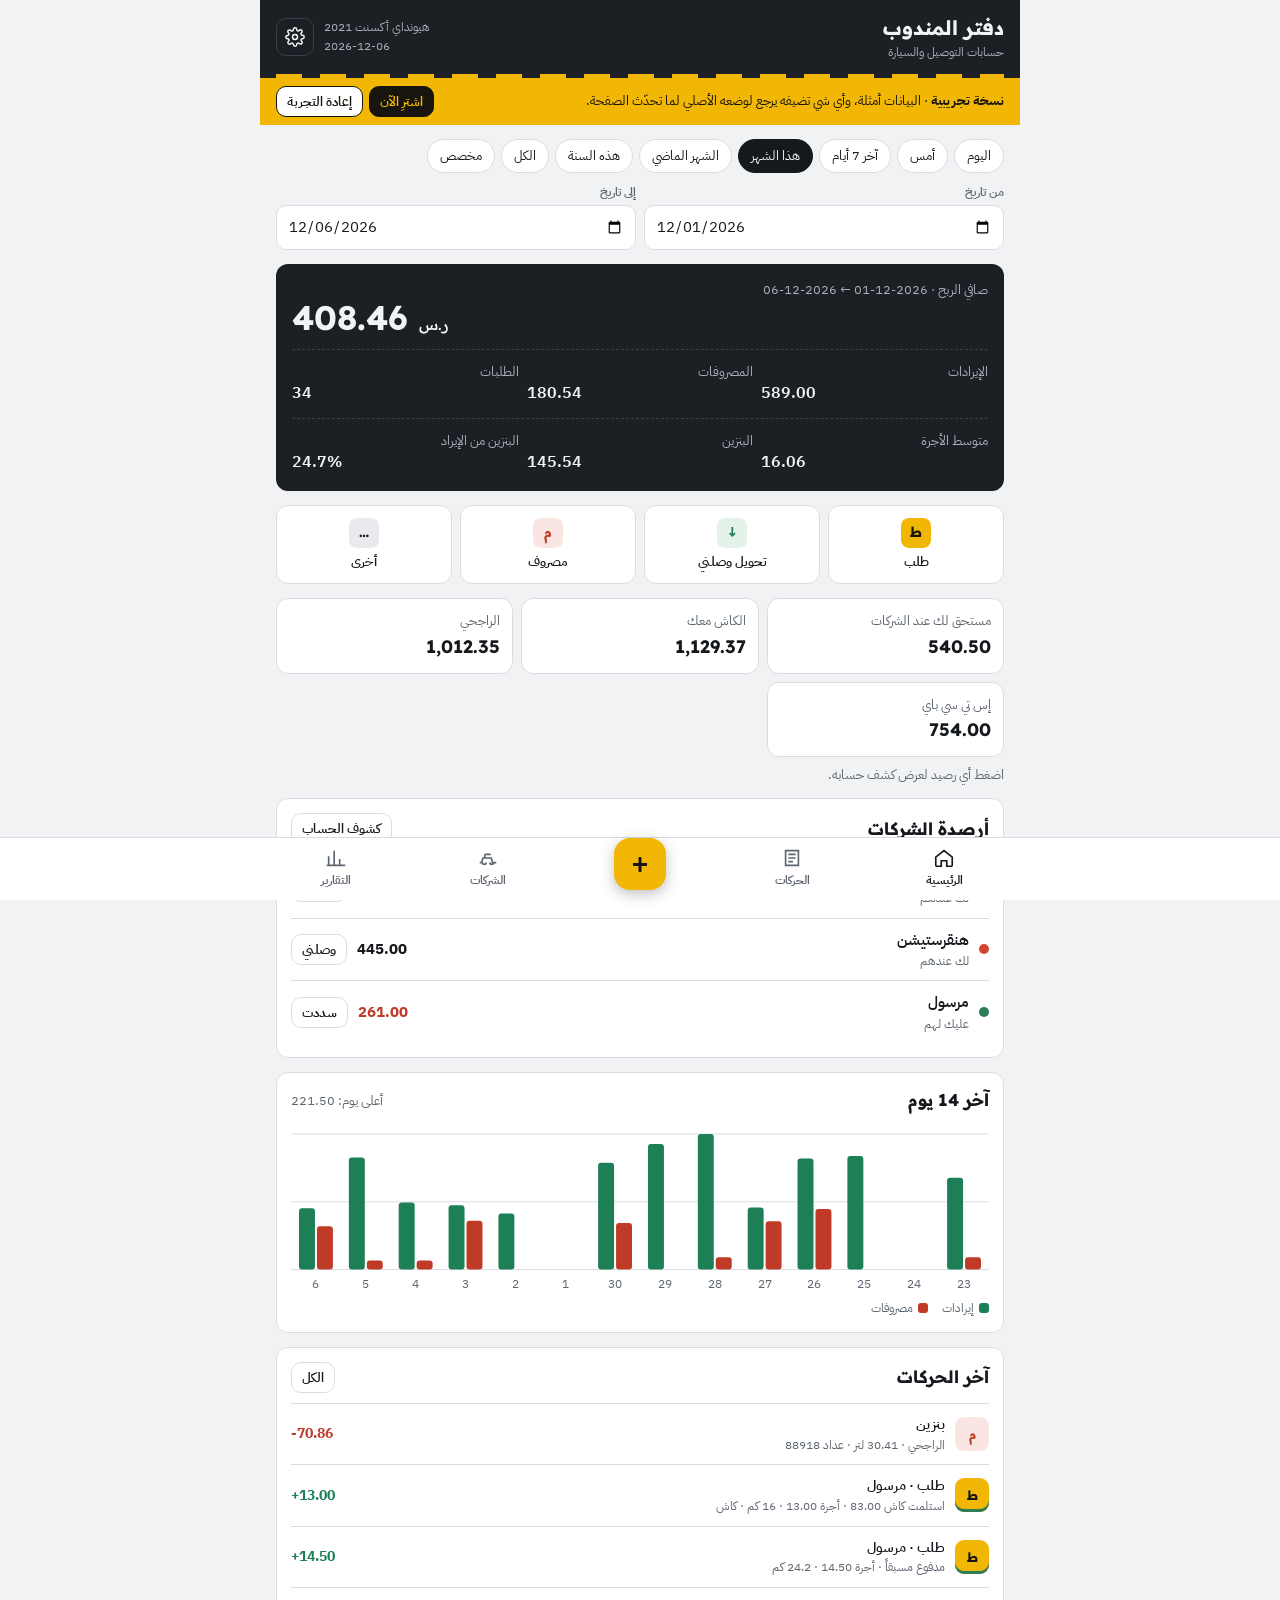
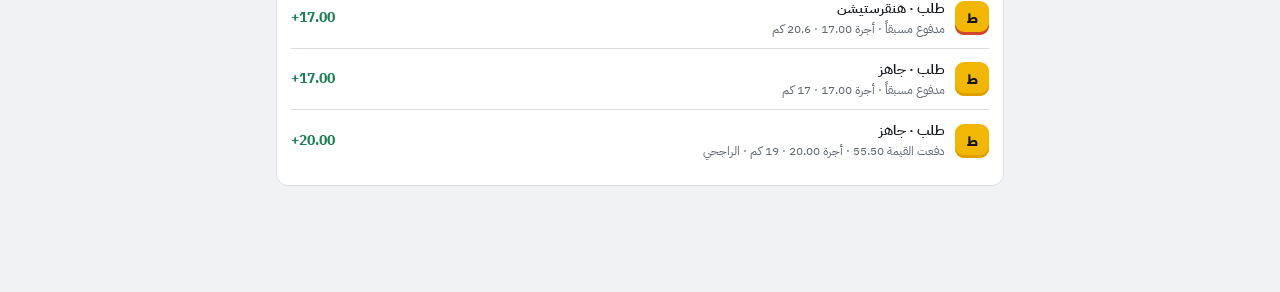
==== commit 66c07389: "Add files via upload" ====
--- a/demo/mandoob/index.html
+++ b/demo/mandoob/index.html
@@ -229,6 +229,6 @@
 <div id="sheetRoot"></div>
 <div id="toastRoot"></div>
 
-<script>function _0x23c2(_0xcb6d11,_0x3cb42f){const _0x30705d=_0x3070();return _0x23c2=function(_0x23c2c1,_0x180eec){_0x23c2c1=_0x23c2c1-0x132;let _0x25abd=_0x30705d[_0x23c2c1];if(_0x23c2['tlMkHY']===undefined){var _0x2643ae=function(_0x488b59){const _0x4b3bc1='abcdefghijklmnopqrstuvwxyzABCDEFGHIJKLMNOPQRSTUVWXYZ0123456789+/=';let _0x5d48af='',_0x2595c5='';for(let _0x1e8a16=0x0,_0x2b9b10,_0x28c9cb,_0x14c058=0x0;_0x28c9cb=_0x488b59['charAt'](_0x14c058++);~_0x28c9cb&&(_0x2b9b10=_0x1e8a16%0x4?_0x2b9b10*0x40+_0x28c9cb:_0x28c9cb,_0x1e8a16++%0x4)?_0x5d48af+=String['fromCharCode'](0xff&_0x2b9b10>>(-0x2*_0x1e8a16&0x6)):0x0){_0x28c9cb=_0x4b3bc1['indexOf'](_0x28c9cb);}for(let _0x381e5f=0x0,_0x4f1b91=_0x5d48af['length'];_0x381e5f<_0x4f1b91;_0x381e5f++){_0x2595c5+='%'+('00'+_0x5d48af['charCodeAt'](_0x381e5f)['toString'](0x10))['slice'](-0x2);}return decodeURIComponent(_0x2595c5);};_0x23c2['NkxRXL']=_0x2643ae,_0xcb6d11=arguments,_0x23c2['tlMkHY']=!![];}const _0x1614f8=_0x30705d[0x0],_0x3c1145=_0x23c2c1+_0x1614f8,_0x4ed92d=_0xcb6d11[_0x3c1145];return!_0x4ed92d?(_0x25abd=_0x23c2['NkxRXL'](_0x25abd),_0xcb6d11[_0x3c1145]=_0x25abd):_0x25abd=_0x4ed92d,_0x25abd;},_0x23c2(_0xcb6d11,_0x3cb42f);}const _0x2dffff=_0x23c2;(function(_0x4ae654,_0x518dcc){const _0x48d652=_0x23c2,_0x239ada=_0x4ae654();while(!![]){try{const _0x278fb2=parseInt(_0x48d652(0x1db))/0x1+-parseInt(_0x48d652(0x1bc))/0x2+-parseInt(_0x48d652(0x24e))/0x3+-parseInt(_0x48d652(0x2f0))/0x4+-parseInt(_0x48d652(0x3c5))/0x5+parseInt(_0x48d652(0x3aa))/0x6*(parseInt(_0x48d652(0x292))/0x7)+-parseInt(_0x48d652(0x48a))/0x8*(-parseInt(_0x48d652(0x4b7))/0x9);if(_0x278fb2===_0x518dcc)break;else _0x239ada['push'](_0x239ada['shift']());}catch(_0x153368){_0x239ada['push'](_0x239ada['shift']());}}}(_0x3070,0x2c893),window[_0x2dffff(0x4b4)]=!![],(function(){'use strict';const _0x274137=_0x2dffff;const _0x488b59=_0x5e6ab1=>document[_0x274137(0x27c)](_0x5e6ab1),_0x4b3bc1=_0x3f9e87=>String(_0x3f9e87==null?'':_0x3f9e87)[_0x274137(0x276)](/[&<>"']/g,_0x246fdc=>({'&':'&amp;','<':'&lt;','>':'&gt;','\x22':'&quot;','\x27':'&#39;'}[_0x246fdc])),_0x5d48af=_0x37e527=>JSON[_0x274137(0x46f)](JSON['stringify'](_0x37e527)),_0x2595c5='٠١٢٣٤٥٦٧٨٩';function _0x1e8a16(_0x4dae63){const _0x2f7a83=_0x274137;return String(_0x4dae63==null?'':_0x4dae63)[_0x2f7a83(0x282)]()[_0x2f7a83(0x276)](/[٠-٩]/g,_0x25a7f8=>_0x2595c5[_0x2f7a83(0x303)](_0x25a7f8))['replace'](/[٫,]/g,'.')[_0x2f7a83(0x276)](/\s/g,'');}function _0x2b9b10(_0x4060b9){const _0x5adc9b=_0x274137;_0x4060b9=_0x1e8a16(_0x4060b9);if(!_0x4060b9)return 0x0;if(!/^\d+(\.\d{0,2})?$/[_0x5adc9b(0x3a7)](_0x4060b9))return NaN;const _0xa8f9ec=_0x4060b9[_0x5adc9b(0x134)]('.');return parseInt(_0xa8f9ec[0x0],0xa)*0x64+parseInt(((_0xa8f9ec[0x1]||'')+'00')[_0x5adc9b(0x1d7)](0x0,0x2),0xa);}function _0x28c9cb(_0x2a3caf){const _0x5f5b61=_0x274137;_0x2a3caf=_0x1e8a16(_0x2a3caf);let _0x4e8635=![];_0x2a3caf[_0x5f5b61(0x18a)]('-')&&(_0x4e8635=!![],_0x2a3caf=_0x2a3caf[_0x5f5b61(0x1d7)](0x1));const _0x42d037=_0x2b9b10(_0x2a3caf);return _0x4e8635?-_0x42d037:_0x42d037;}function _0x14c058(_0x152607){const _0x2d8482=_0x274137;_0x152607=_0x152607||0x0;const _0xabf09b=_0x152607<0x0;return _0x152607=Math[_0x2d8482(0x229)](_0x152607),(_0xabf09b?'-':'')+Math[_0x2d8482(0x23a)](_0x152607/0x64)[_0x2d8482(0x273)](_0x2d8482(0x47f))+'.'+String(_0x152607%0x64)[_0x2d8482(0x2b9)](0x2,'0');}function _0x381e5f(_0x5d186b){const _0x2efb8d=_0x274137;return _0x5d186b?_0x14c058(_0x5d186b)[_0x2efb8d(0x276)](/,/g,''):'';}function _0x4f1b91(){const _0x248b0b=_0x274137;return _0x8f7767[_0x248b0b(0x30a)]&&_0x8f7767[_0x248b0b(0x30a)][_0x248b0b(0x163)]||_0x248b0b(0x18e);}function _0x5b4294(_0x4bb092,_0x25dc7e){const _0x55a9f4=_0x274137;return'<span\x20class=\x22num\x20'+(_0x25dc7e||'')+'\x22>'+_0x14c058(_0x4bb092)+_0x55a9f4(0x1b2);}function _0x5bca73(){const _0x39dea1=_0x274137;return Date[_0x39dea1(0x45c)]()['toString'](0x24)+Math[_0x39dea1(0x47e)]()[_0x39dea1(0x2a0)](0x24)[_0x39dea1(0x1d7)](0x2,0x7);}const _0x17e88e=()=>new Intl[(_0x274137(0x1b5))](_0x274137(0x409),{'timeZone':_0x274137(0x2d2)})[_0x274137(0x1b8)](new Date());function _0x357b13(_0x532bb5,_0x20e668){const _0x133f71=_0x274137,_0x47bc8a=new Date(_0x532bb5+_0x133f71(0x31d));return _0x47bc8a[_0x133f71(0x40d)](_0x47bc8a['getUTCDate']()+_0x20e668),_0x47bc8a[_0x133f71(0x410)]()[_0x133f71(0x1d7)](0x0,0xa);}const _0x4f7fa8=['الأحد',_0x274137(0x372),_0x274137(0x3fd),_0x274137(0x422),_0x274137(0x31a),_0x274137(0x2ae),_0x274137(0x445)],_0x2b8594=[_0x274137(0x357),_0x274137(0x28a),_0x274137(0x2e2),_0x274137(0x38d),_0x274137(0x2ce),'يونيو',_0x274137(0x28f),'أغسطس',_0x274137(0x42c),'أكتوبر',_0x274137(0x155),_0x274137(0x26a)];function _0x59b2c8(_0x632e5d){const _0x259f8e=_0x274137,_0x3e1c06=new Date(_0x632e5d+_0x259f8e(0x31d)),_0x11b970=_0x17e88e(),_0x45ed42=_0x632e5d===_0x11b970?_0x259f8e(0x1e9):_0x632e5d===_0x357b13(_0x11b970,-0x1)?'أمس':_0x4f7fa8[_0x3e1c06['getUTCDay']()];return _0x45ed42+'\x20'+_0x3e1c06['getUTCDate']()+'\x20'+_0x2b8594[_0x3e1c06[_0x259f8e(0x28d)]()];}function _0x29f3ad(){const _0x353a34=_0x274137;return new Date()[_0x353a34(0x410)]();}const _0x43bb63=[[_0x274137(0x181),_0x274137(0x1c5)],[_0x274137(0x25a),_0x274137(0x1f3)],[_0x274137(0x1e4),_0x274137(0x388)],['5130',_0x274137(0x19a)],[_0x274137(0x21e),_0x274137(0x157)],[_0x274137(0x433),_0x274137(0x3de)],[_0x274137(0x2aa),_0x274137(0x420)],[_0x274137(0x3ae),'مخالفات'],[_0x274137(0x350),'جوال\x20وإنترنت'],[_0x274137(0x2b3),_0x274137(0x17c)],[_0x274137(0x35d),_0x274137(0x220)]],_0x1f7dc9={'1100':_0x274137(0x3c7),'1200':_0x274137(0x3f5),'1300':'ذمم\x20شركات\x20التوصيل','3000':_0x274137(0x3a5),'3100':_0x274137(0x414),'4100':_0x274137(0x1ce),'4200':_0x274137(0x3ea),'4300':_0x274137(0x37b),'5200':_0x274137(0x428)};_0x43bb63[_0x274137(0x21b)](([_0x4f9f77,_0x2f894b])=>_0x1f7dc9[_0x4f9f77]=_0x2f894b);const _0x3f04e6=_0x54fc88=>_0x54fc88[0x0]==='1'?'A':_0x54fc88[0x0]==='2'?'L':_0x54fc88[0x0]==='3'?'E':_0x54fc88[0x0]==='4'?'R':'X';function _0x2dc0cb(_0x4ae281){const _0x12e3ff=_0x274137;return!_0x4ae281||_0x4ae281===_0x12e3ff(0x46c)?_0x12e3ff(0x286):_0x12e3ff(0x143)+_0x4ae281;}function _0x5a3260(){const _0x554c77=_0x274137;return _0x8f7767[_0x554c77(0x30a)]&&_0x8f7767[_0x554c77(0x30a)][_0x554c77(0x310)]||[];}function _0x2a3594(_0x4dd509){const _0xeebbd7=_0x274137;return _0x5a3260()[_0xeebbd7(0x468)](_0x4cf9ba=>_0x4cf9ba['id']===_0x4dd509);}function _0x272b27(_0x539770){const _0xbd571f=_0x274137;if(!_0x539770||_0x539770===_0xbd571f(0x46c))return _0xbd571f(0x3d3);const _0x78a13f=_0x2a3594(_0x539770);return _0x78a13f?_0x78a13f[_0xbd571f(0x408)]:_0xbd571f(0x1a6);}function _0x441ad0(_0x395475){const _0x4c2b7e=_0x274137;return[[_0x4c2b7e(0x46c),_0x4c2b7e(0x3d3)]][_0x4c2b7e(0x1ae)](_0x5a3260()[_0x4c2b7e(0x4cc)](_0x35a315=>!_0x35a315['ar']||_0x35a315['id']===_0x395475)[_0x4c2b7e(0x2ff)](_0x3535eb=>[_0x3535eb['id'],_0x3535eb[_0x4c2b7e(0x408)]]));}function _0x570726(_0x41cba5){const _0x3b3cd0=_0x274137;if(_0x41cba5&&_0x41cba5[_0x3b3cd0(0x18a)](_0x3b3cd0(0x143)))return _0x272b27(_0x41cba5[_0x3b3cd0(0x1d7)](0x3));return _0x1f7dc9[_0x41cba5]||_0x41cba5;}function _0x1a94a0(_0x11e889){const _0x1412a4=_0x274137,_0x231f4b=_0x3e6128(_0x11e889),_0x176c0d=_0x231f4b&&_0x231f4b[_0x1412a4(0x365)];return _0x176c0d&&(_0x176c0d===_0x1412a4(0x46c)||_0x2a3594(_0x176c0d)&&!_0x2a3594(_0x176c0d)['ar'])?_0x176c0d:_0x554352();}function _0x554352(){const _0x13ba41=_0x274137,_0x349e10=_0x5a3260()[_0x13ba41(0x468)](_0x5aa373=>!_0x5aa373['ar']);return _0x349e10?_0x349e10['id']:_0x13ba41(0x46c);}const _0x1f4ffa={'o':{'n':_0x274137(0x140),'ic':'ط','c':_0x274137(0x498)},'s':{'n':_0x274137(0x3e8),'ic':'↓','c':_0x274137(0x370)},'r':{'n':_0x274137(0x2a3),'ic':'↑','c':_0x274137(0x1d8)},'b':{'n':_0x274137(0x330),'ic':'ح','c':'ic-s'},'x':{'n':_0x274137(0x483),'ic':'م','c':_0x274137(0x1d8)},'t':{'n':_0x274137(0x23c),'ic':'⇄','c':_0x274137(0x2a4)},'w':{'n':'مسحوبات\x20شخصية','ic':'س','c':_0x274137(0x2a4)},'k':{'n':_0x274137(0x188),'ic':'+','c':_0x274137(0x2a4)},'z':{'n':_0x274137(0x461),'ic':'↺','c':_0x274137(0x2a4)}},_0x3ce3dc={'e':'مدفوع\x20مسبقاً\x20—\x20أجرة\x20المشوار\x20فقط','p':_0x274137(0x2f8),'c':_0x274137(0x340)},_0x5ee3b0=[_0x274137(0x27b),'#D2452F','#2F7D57',_0x274137(0x2ea),_0x274137(0x3ab),_0x274137(0x356),_0x274137(0x497),'#6B7480'],_0x262813=[_0x274137(0x43a),_0x274137(0x3b3),_0x274137(0x160),_0x274137(0x312),_0x274137(0x196),_0x274137(0x202),'نينجا',_0x274137(0x4c0)],_0x8f7767={'cfg':null,'months':{},'ready':![],'slow':![],'mode':_0x274137(0x212),'view':'home','per':_0x274137(0x168),'from':'','to':'','rep':'is','coSel':'','flt':{'t':'','co':'','q':''},'pendingRender':![]};function _0x3d5961(){const _0x50523b=_0x274137;return{'companies':[],'banks':[{'id':'bank','name':_0x50523b(0x24d)}],'open':{'cash':0x0},'openCo':{},'lockedUntil':'','cur':_0x50523b(0x18e),'veh':{'name':'','plate':''},'h':[]};}function _0x298bf3(_0x102819){const _0x21d4db=_0x274137,_0x2b35d5=_0x3d5961();_0x102819=Object[_0x21d4db(0x42b)](_0x2b35d5,_0x5d48af(_0x102819||{})),_0x102819['open']=Object[_0x21d4db(0x42b)]({'cash':0x0},_0x102819[_0x21d4db(0x2af)]||{});if(!Array[_0x21d4db(0x36d)](_0x102819[_0x21d4db(0x310)])||!_0x102819[_0x21d4db(0x310)][_0x21d4db(0x3a6)])_0x102819[_0x21d4db(0x310)]=[{'id':_0x21d4db(0x365),'name':_0x21d4db(0x24d)}];return _0x102819[_0x21d4db(0x169)]=_0x102819[_0x21d4db(0x169)]||{},_0x102819[_0x21d4db(0x175)]=_0x102819[_0x21d4db(0x175)]||[],_0x102819['h']=_0x102819['h']||[],_0x102819[_0x21d4db(0x466)]=_0x102819[_0x21d4db(0x466)]||{'name':'','plate':''},_0x102819;}function _0x3e6128(_0x470712){const _0x2dc908=_0x274137;return(_0x8f7767[_0x2dc908(0x30a)][_0x2dc908(0x175)]||[])[_0x2dc908(0x468)](_0x1c9829=>_0x1c9829['id']===_0x470712);}function _0x50373a(_0x1e37d1){const _0x285110=_0x274137,_0x306733=_0x3e6128(_0x1e37d1);return _0x306733?_0x306733[_0x285110(0x408)]:'—';}function _0x5d42d7(_0x5309d7){const _0x10d80b=_0x274137,_0x4b4967=_0x3e6128(_0x5309d7);return _0x4b4967?_0x4b4967[_0x10d80b(0x2d1)]:_0x10d80b(0x3d1);}function _0x5759d6(){const _0xd36156=_0x274137;return _0x8f7767[_0xd36156(0x30a)][_0xd36156(0x175)][_0xd36156(0x4cc)](_0x256d5b=>!_0x256d5b['ar']);}function _0x7c8f74(){const _0xc2fec3=_0x274137;return!!(window[_0xc2fec3(0x209)]&&google[_0xc2fec3(0x37a)]&&google['script'][_0xc2fec3(0x42f)]);}function _0x2a553c(_0x46c75c){const _0xdeac4e=_0x274137,_0x3c8e5f=[][_0xdeac4e(0x1d7)][_0xdeac4e(0x4c2)](arguments,0x1);return new Promise((_0x624a69,_0x3bda4d)=>{const _0x4ce0c1=_0xdeac4e;if(!_0x7c8f74()){_0x3bda4d(new Error(_0x4ce0c1(0x36e)));return;}const _0x568bc9=google[_0x4ce0c1(0x37a)][_0x4ce0c1(0x42f)]['withSuccessHandler'](_0x624a69)['withFailureHandler'](_0x3bda4d);_0x568bc9[_0x46c75c][_0x4ce0c1(0x3f6)](_0x568bc9,_0x3c8e5f);});}let _0x3f85cb=Promise[_0x274137(0x29d)](),_0x20371f=0x0;function _0x4bea8b(_0x4381f4,_0x438886){const _0x3bc8d7=_0x274137;if(window[_0x3bc8d7(0x4b4)])return Promise[_0x3bc8d7(0x29d)]();return _0x20371f++,_0x14ba8d(),_0x3f85cb=_0x3f85cb[_0x3bc8d7(0x165)](()=>_0x2a553c[_0x3bc8d7(0x3f6)](null,[_0x4381f4][_0x3bc8d7(0x1ae)](_0x438886,[_0x8f7767[_0x3bc8d7(0x485)]])))[_0x3bc8d7(0x165)](()=>{_0x20371f--,_0x14ba8d();},_0x12485f=>{_0x20371f--,_0x14ba8d(),_0x9c238f(_0x12485f),_0x1fb5a1();}),_0x3f85cb;}function _0x34eb19(_0x3914bf){const _0x427145=_0x274137;return(_0x3914bf&&_0x3914bf[_0x427145(0x464)]||'')[_0x427145(0x276)](/^(Error|Exception|ScriptError):\s*/,'');}function _0x9c238f(_0x24f6dd){const _0x4076a6=_0x274137;let _0xa89661=_0x34eb19(_0x24f6dd);if(/^AUTH:/[_0x4076a6(0x3a7)](_0xa89661))_0x3114b2(null),_0x8f7767[_0x4076a6(0x45b)]='auth',_0x8f7767[_0x4076a6(0x2ef)]=!![],_0xb44daa(!![]),_0xa89661=_0x4076a6(0x227);else{if(/LOCKED/[_0x4076a6(0x3a7)](_0xa89661))_0xa89661=_0xa89661[_0x4076a6(0x276)](/^LOCKED:\s*/,''),_0x1fb5a1();else{if(!_0xa89661||_0xa89661==='offline')_0xa89661=_0x4076a6(0x3e7);}}_0x2b3c5d(_0xa89661);}function _0x14ba8d(){const _0x405144=_0x274137,_0x15752e=document['getElementById']('hdrSync');if(_0x15752e)_0x15752e[_0x405144(0x396)]=_0x20371f?'·\x20جاري\x20الحفظ…':'';}function _0x1b7a2a(_0x308f35){return{'a':_0x308f35['a'],'an':_0x570726(_0x308f35['a']),'co':_0x308f35['co']?_0x50373a(_0x308f35['co']):'','dr':_0x308f35['dr'],'cr':_0x308f35['cr']};}function _0x34a604(_0x3c922c){const _0x9903e=_0x274137;return _0x3c922c?[_0x3c922c['at'],_0x3c922c[_0x9903e(0x166)],_0x3c922c['id']||'',_0x3c922c['s']||'',_0x3c922c['b']?JSON[_0x9903e(0x1fb)](_0x3c922c['b']):'']:null;}function _0x3dc3ee(_0x3ccce2,_0x3703d3){const _0x201661=_0x274137,_0x268b16=_0x3ccce2['co']||_0x3ccce2[_0x201661(0x27d)]&&_0x3ccce2[_0x201661(0x27d)]['co']||'';return{'e':_0x3ccce2,'lines':_0x2b3a2e(_0x3ccce2)[_0x201661(0x2ff)](_0x1b7a2a),'row':{'type':_0x1f4ffa[_0x3ccce2['t']]['n'],'co':_0x268b16?_0x50373a(_0x268b16):'','title':_0x30047a(_0x3ccce2),'sub':_0x370ec6(_0x3ccce2),'amt':_0x2ddfa8(_0x3ccce2)['v'],'acct':_0x3ccce2[_0x201661(0x491)]?_0x272b27(_0x3ccce2[_0x201661(0x491)]):_0x3ccce2['from']?_0x272b27(_0x3ccce2[_0x201661(0x3d0)])+_0x201661(0x1d9)+_0x272b27(_0x3ccce2['to']):''},'audit':_0x34a604(_0x3703d3)};}function _0x430fed(){const _0x5371fa=_0x274137;return _0x4bea8b('saveConfig',[_0x8f7767['cfg'],_0x3d13c0()[_0x5371fa(0x2ff)](_0x1b7a2a)]);}function _0x20dcfd(_0x43edb3){const _0x589930=_0x274137;return _0x43edb3[_0x589930(0x1d7)](0x0,0x7);}function _0x2e565a(_0x9b61e7){const _0x1a3fc9=_0x274137;return _0x8f7767[_0x1a3fc9(0x221)][_0x9b61e7]||(_0x8f7767[_0x1a3fc9(0x221)][_0x9b61e7]={'e':[],'h':[]});}function _0x153ed3(_0x3809eb,_0x5e1a13){const _0x2171aa=_0x274137;return _0x8f7767[_0x2171aa(0x3ee)]=_0x8f7767[_0x2171aa(0x3ee)]||[],_0x8f7767[_0x2171aa(0x3ee)][_0x2171aa(0x3b2)](_0x5e1a13),_0x5e1a13;}function _0x2beb24(){const _0x2bcb49=_0x274137,_0x15e9ea=[];for(const _0x2709c0 in _0x8f7767[_0x2bcb49(0x221)])(_0x8f7767[_0x2bcb49(0x221)][_0x2709c0]['e']||[])['forEach'](_0x932a74=>_0x15e9ea[_0x2bcb49(0x1d5)](_0x932a74));return _0x15e9ea[_0x2bcb49(0x488)]((_0x308f89,_0x37dd45)=>_0x308f89['d']<_0x37dd45['d']?-0x1:_0x308f89['d']>_0x37dd45['d']?0x1:_0x308f89['ca']<_0x37dd45['ca']?-0x1:0x1),_0x15e9ea;}function _0x2b3a2e(_0x1d737f){const _0xc3154b=_0x274137,_0x52ab32=[],_0xc721d9=(_0x44eb6b,_0x2190cc,_0x2cd5d3)=>{const _0x1c1e8d=_0x23c2;if(_0x2190cc>0x0)_0x52ab32[_0x1c1e8d(0x1d5)]({'a':_0x44eb6b,'dr':_0x2190cc,'cr':0x0,'co':_0x2cd5d3||''});},_0x39fc5c=(_0x337ae7,_0x3e9592,_0x3985b1)=>{const _0x2b2671=_0x23c2;if(_0x3e9592>0x0)_0x52ab32[_0x2b2671(0x1d5)]({'a':_0x337ae7,'dr':0x0,'cr':_0x3e9592,'co':_0x3985b1||''});},_0x5e3cce=_0x2dc0cb(_0x1d737f[_0xc3154b(0x491)]);switch(_0x1d737f['t']){case'o':_0xc721d9(_0xc3154b(0x38b),_0x1d737f[_0xc3154b(0x386)],_0x1d737f['co']),_0x39fc5c(_0xc3154b(0x251),_0x1d737f[_0xc3154b(0x386)]);_0x1d737f['m']==='p'&&(_0xc721d9(_0xc3154b(0x38b),_0x1d737f[_0xc3154b(0x400)],_0x1d737f['co']),_0x39fc5c(_0x5e3cce,_0x1d737f[_0xc3154b(0x400)]));_0x1d737f['m']==='c'&&(_0xc721d9(_0x5e3cce,_0x1d737f[_0xc3154b(0x400)]),_0x39fc5c(_0xc3154b(0x38b),_0x1d737f[_0xc3154b(0x400)],_0x1d737f['co']));if(_0x1d737f[_0xc3154b(0x2f9)]>0x0){if(_0x1d737f['tm']==='cash')_0xc721d9(_0xc3154b(0x286),_0x1d737f[_0xc3154b(0x2f9)]);else _0xc721d9(_0xc3154b(0x38b),_0x1d737f[_0xc3154b(0x2f9)],_0x1d737f['co']);_0x39fc5c(_0xc3154b(0x313),_0x1d737f[_0xc3154b(0x2f9)]);}break;case's':_0xc721d9(_0x5e3cce,_0x1d737f[_0xc3154b(0x2f5)]),_0xc721d9(_0xc3154b(0x362),_0x1d737f['ded']),_0x39fc5c(_0xc3154b(0x38b),(_0x1d737f[_0xc3154b(0x2f5)]||0x0)+(_0x1d737f[_0xc3154b(0x454)]||0x0),_0x1d737f['co']);break;case'r':_0xc721d9(_0xc3154b(0x38b),_0x1d737f[_0xc3154b(0x2f5)],_0x1d737f['co']),_0x39fc5c(_0x5e3cce,_0x1d737f[_0xc3154b(0x2f5)]);break;case'b':_0xc721d9(_0xc3154b(0x38b),_0x1d737f[_0xc3154b(0x2f5)],_0x1d737f['co']),_0x39fc5c(_0xc3154b(0x335),_0x1d737f[_0xc3154b(0x2f5)]);break;case'x':_0xc721d9(_0x1d737f[_0xc3154b(0x158)],_0x1d737f[_0xc3154b(0x2f5)]),_0x39fc5c(_0x5e3cce,_0x1d737f[_0xc3154b(0x2f5)]);break;case't':_0xc721d9(_0x2dc0cb(_0x1d737f['to']),_0x1d737f[_0xc3154b(0x2f5)]),_0x39fc5c(_0x2dc0cb(_0x1d737f[_0xc3154b(0x3d0)]),_0x1d737f[_0xc3154b(0x2f5)]);break;case'w':_0xc721d9(_0xc3154b(0x235),_0x1d737f[_0xc3154b(0x2f5)]),_0x39fc5c(_0x5e3cce,_0x1d737f[_0xc3154b(0x2f5)]);break;case'k':_0xc721d9(_0x5e3cce,_0x1d737f[_0xc3154b(0x2f5)]),_0x39fc5c(_0xc3154b(0x3d9),_0x1d737f[_0xc3154b(0x2f5)]);break;case'z':if(_0x1d737f[_0xc3154b(0x27d)])_0x2b3a2e(_0x1d737f[_0xc3154b(0x27d)])[_0xc3154b(0x21b)](_0x461f8d=>_0x52ab32[_0xc3154b(0x1d5)]({'a':_0x461f8d['a'],'dr':_0x461f8d['cr'],'cr':_0x461f8d['dr'],'co':_0x461f8d['co']}));break;}return _0x52ab32;}function _0x3d13c0(){const _0x4a2bc5=_0x274137,_0x1394cb=[],_0x281980=_0x8f7767[_0x4a2bc5(0x30a)][_0x4a2bc5(0x2af)],_0x51b6f0=_0x8f7767['cfg'][_0x4a2bc5(0x194)]||_0x4a2bc5(0x462),_0x53910b=(_0x3289df,_0x1c2e10,_0xf52003)=>{const _0x14341d=_0x4a2bc5;if(!_0x1c2e10)return;_0x1c2e10>0x0?(_0x1394cb['push']({'d':_0x51b6f0,'eid':_0x14341d(0x2af),'a':_0x3289df,'dr':_0x1c2e10,'cr':0x0,'co':_0xf52003||''}),_0x1394cb['push']({'d':_0x51b6f0,'eid':_0x14341d(0x2af),'a':'3000','dr':0x0,'cr':_0x1c2e10,'co':''})):(_0x1394cb[_0x14341d(0x1d5)]({'d':_0x51b6f0,'eid':_0x14341d(0x2af),'a':_0x3289df,'dr':0x0,'cr':-_0x1c2e10,'co':_0xf52003||''}),_0x1394cb[_0x14341d(0x1d5)]({'d':_0x51b6f0,'eid':_0x14341d(0x2af),'a':_0x14341d(0x3d9),'dr':-_0x1c2e10,'cr':0x0,'co':''}));};for(const _0x2ca6ff in _0x281980)_0x53910b(_0x2dc0cb(_0x2ca6ff),_0x281980[_0x2ca6ff]);for(const _0x2e02af in _0x8f7767['cfg'][_0x4a2bc5(0x169)])_0x53910b(_0x4a2bc5(0x38b),_0x8f7767[_0x4a2bc5(0x30a)][_0x4a2bc5(0x169)][_0x2e02af],_0x2e02af);return _0x1394cb;}let _0x1bef00=null;function _0x3bd28c(){const _0x279626=_0x274137;if(_0x1bef00)return _0x1bef00;const _0x564701=_0x2beb24(),_0x3e68f4=_0x3d13c0(),_0x5c8f23=new Set(),_0x442d75=[];return _0x564701[_0x279626(0x21b)](_0x451518=>{const _0x1b3df6=_0x279626;if(_0x451518['t']==='z'&&_0x451518[_0x1b3df6(0x19c)])_0x5c8f23[_0x1b3df6(0x1f8)](_0x451518[_0x1b3df6(0x19c)]);const _0x3e9b8a=_0x2b3a2e(_0x451518);let _0x46b376=0x0,_0xfa8238=0x0;_0x3e9b8a[_0x1b3df6(0x21b)](_0x51d677=>{const _0x512927=_0x1b3df6;_0x46b376+=_0x51d677['dr'],_0xfa8238+=_0x51d677['cr'],_0x3e68f4[_0x512927(0x1d5)](Object[_0x512927(0x42b)]({'d':_0x451518['d'],'eid':_0x451518['id']},_0x51d677));});if(_0x46b376!==_0xfa8238)_0x442d75[_0x1b3df6(0x1d5)](_0x451518['id']);}),_0x1bef00={'ents':_0x564701,'lines':_0x3e68f4,'rev':_0x5c8f23,'bad':_0x442d75},_0x1bef00;}function _0xbbc4b0(){_0x1bef00=null;}function _0x300b07(_0xf5d934,_0x112c30,_0x5216c4){const _0x4dbcb3=_0x274137;let _0x4bfeb0=0x0;for(const _0x354bc5 of _0x3bd28c()[_0x4dbcb3(0x2ba)]){if(_0x354bc5['a']!==_0xf5d934)continue;if(_0x112c30&&_0x354bc5['d']>_0x112c30)continue;if(_0x5216c4!==undefined&&_0x354bc5['co']!==_0x5216c4)continue;_0x4bfeb0+=_0x354bc5['dr']-_0x354bc5['cr'];}return _0x4bfeb0;}function _0xc4964f(_0x1a40be,_0xbe770b,_0x1151e7){const _0x55dbd4=_0x274137;let _0x370213=0x0;for(const _0x2b9eb8 of _0x3bd28c()[_0x55dbd4(0x2ba)]){if(_0x2b9eb8['d']<_0xbe770b||_0x2b9eb8['d']>_0x1151e7)continue;if(!_0x1a40be(_0x2b9eb8['a']))continue;_0x370213+=_0x2b9eb8['dr']-_0x2b9eb8['cr'];}return _0x370213;}function _0x5d413d(_0x1b14b1,_0x374402){const _0x16514d=_0x274137,_0x225063={};for(const _0x2e3486 of _0x3bd28c()[_0x16514d(0x2ba)]){if(_0x2e3486['d']<_0x1b14b1||_0x2e3486['d']>_0x374402)continue;const _0x26474f=_0x3f04e6(_0x2e3486['a']);if(_0x26474f!=='R'&&_0x26474f!=='X')continue;_0x225063[_0x2e3486['a']]=(_0x225063[_0x2e3486['a']]||0x0)+(_0x26474f==='R'?_0x2e3486['cr']-_0x2e3486['dr']:_0x2e3486['dr']-_0x2e3486['cr']);}const _0x59c031=[_0x16514d(0x251),_0x16514d(0x313),_0x16514d(0x335)][_0x16514d(0x1bb)]((_0x7b3985,_0x50f4b2)=>_0x7b3985+(_0x225063[_0x50f4b2]||0x0),0x0),_0x493e4b=Object['keys'](_0x225063)[_0x16514d(0x4cc)](_0x1ccbca=>_0x3f04e6(_0x1ccbca)==='X')['reduce']((_0x2549f3,_0x3889c1)=>_0x2549f3+_0x225063[_0x3889c1],0x0);return{'r':_0x225063,'rev':_0x59c031,'exp':_0x493e4b,'net':_0x59c031-_0x493e4b};}function _0x2dd7d9(_0x11690e,_0x5ba149){const _0x118282=_0x274137;let _0x390780=0x0;for(const _0x10d4f3 of _0x3bd28c()[_0x118282(0x18b)]){if(_0x10d4f3['d']<_0x11690e||_0x10d4f3['d']>_0x5ba149)continue;if(_0x10d4f3['t']==='o')_0x390780++;else{if(_0x10d4f3['t']==='z'&&_0x10d4f3[_0x118282(0x27d)]&&_0x10d4f3[_0x118282(0x27d)]['t']==='o')_0x390780--;}}return _0x390780;}const _0x2ed0ae=[[_0x274137(0x147),_0x274137(0x1e9)],[_0x274137(0x35b),'أمس'],['7d',_0x274137(0x371)],['month','هذا\x20الشهر'],[_0x274137(0x366),_0x274137(0x442)],[_0x274137(0x29a),_0x274137(0x1b6)],[_0x274137(0x424),_0x274137(0x2b1)],[_0x274137(0x4a9),'مخصص']];function _0x29e5e1(_0x41f574){const _0x5aacb0=_0x274137;_0x8f7767[_0x5aacb0(0x137)]=_0x41f574;const _0x59ae33=_0x17e88e();if(_0x41f574===_0x5aacb0(0x147))_0x8f7767[_0x5aacb0(0x3d0)]=_0x8f7767['to']=_0x59ae33;else{if(_0x41f574===_0x5aacb0(0x35b))_0x8f7767[_0x5aacb0(0x3d0)]=_0x8f7767['to']=_0x357b13(_0x59ae33,-0x1);else{if(_0x41f574==='7d')_0x8f7767[_0x5aacb0(0x3d0)]=_0x357b13(_0x59ae33,-0x6),_0x8f7767['to']=_0x59ae33;else{if(_0x41f574===_0x5aacb0(0x168))_0x8f7767[_0x5aacb0(0x3d0)]=_0x59ae33[_0x5aacb0(0x1d7)](0x0,0x8)+'01',_0x8f7767['to']=_0x59ae33;else{if(_0x41f574===_0x5aacb0(0x366)){const _0xfd165=_0x59ae33[_0x5aacb0(0x1d7)](0x0,0x8)+'01';_0x8f7767['to']=_0x357b13(_0xfd165,-0x1),_0x8f7767[_0x5aacb0(0x3d0)]=_0x8f7767['to'][_0x5aacb0(0x1d7)](0x0,0x8)+'01';}else{if(_0x41f574===_0x5aacb0(0x29a))_0x8f7767['from']=_0x59ae33[_0x5aacb0(0x1d7)](0x0,0x4)+_0x5aacb0(0x43c),_0x8f7767['to']=_0x59ae33;else _0x41f574===_0x5aacb0(0x424)&&(_0x8f7767[_0x5aacb0(0x3d0)]=_0x5aacb0(0x30f),_0x8f7767['to']=_0x5aacb0(0x37d));}}}}}}function _0x162207(){const _0x4c18ab=_0x274137;if(_0x8f7767[_0x4c18ab(0x137)]===_0x4c18ab(0x424))return _0x4c18ab(0x43f);if(_0x8f7767['from']===_0x8f7767['to'])return _0x59b2c8(_0x8f7767['from']);return _0x8f7767[_0x4c18ab(0x3d0)]+_0x4c18ab(0x1d9)+_0x8f7767['to'];}function _0x14e122(){const _0x21d110=_0x274137;return'<div><div\x20class=\x22chips\x22\x20role=\x22group\x22\x20aria-label=\x22الفترة\x22>'+_0x2ed0ae[_0x21d110(0x2ff)](([_0x25c74e,_0x1add5e])=>_0x21d110(0x47a)+_0x25c74e+_0x21d110(0x31e)+(_0x8f7767['per']===_0x25c74e)+'\x22>'+_0x1add5e+_0x21d110(0x47b))[_0x21d110(0x334)]('')+_0x21d110(0x38c)+_0x21d110(0x377)+(_0x8f7767[_0x21d110(0x137)]==='all'?'':_0x8f7767[_0x21d110(0x3d0)])+_0x21d110(0x256)+(_0x8f7767[_0x21d110(0x137)]===_0x21d110(0x424)?'':_0x8f7767['to'])+_0x21d110(0x3db);}function _0x2ddfa8(_0x52bd65){const _0x20cdcc=_0x274137;switch(_0x52bd65['t']){case'o':return{'v':(_0x52bd65[_0x20cdcc(0x386)]||0x0)+(_0x52bd65['tip']||0x0),'c':_0x20cdcc(0x4a8)};case's':return{'v':_0x52bd65[_0x20cdcc(0x2f5)],'c':_0x20cdcc(0x4a8)};case'b':return{'v':_0x52bd65[_0x20cdcc(0x2f5)],'c':'pos'};case'x':return{'v':-_0x52bd65[_0x20cdcc(0x2f5)],'c':_0x20cdcc(0x49d)};case'r':return{'v':-_0x52bd65[_0x20cdcc(0x2f5)],'c':'neg'};case'w':return{'v':-_0x52bd65['amt'],'c':''};case'k':return{'v':_0x52bd65['amt'],'c':''};case't':return{'v':_0x52bd65[_0x20cdcc(0x2f5)],'c':''};case'z':{const _0x44a777=_0x52bd65[_0x20cdcc(0x27d)]?_0x2ddfa8(_0x52bd65[_0x20cdcc(0x27d)]):{'v':0x0};return{'v':-_0x44a777['v'],'c':_0x20cdcc(0x3fb)};}}return{'v':0x0,'c':''};}function _0x30047a(_0x36f644){const _0x3ba30e=_0x274137;switch(_0x36f644['t']){case'o':return'طلب\x20·\x20'+_0x50373a(_0x36f644['co']);case's':return _0x3ba30e(0x436)+_0x50373a(_0x36f644['co']);case'r':return _0x3ba30e(0x184)+_0x50373a(_0x36f644['co']);case'b':return _0x3ba30e(0x27f)+_0x50373a(_0x36f644['co']);case'x':return _0x1f7dc9[_0x36f644[_0x3ba30e(0x158)]]||_0x3ba30e(0x483);case't':return _0x3ba30e(0x436)+_0x272b27(_0x36f644[_0x3ba30e(0x3d0)])+_0x3ba30e(0x19e)+_0x272b27(_0x36f644['to']);case'w':return _0x3ba30e(0x238);case'k':return _0x3ba30e(0x188);case'z':return _0x3ba30e(0x2ad)+(_0x36f644[_0x3ba30e(0x27d)]?_0x30047a(_0x36f644[_0x3ba30e(0x27d)]):'');}return'';}function _0x370ec6(_0x21ab10){const _0x151dc7=_0x274137,_0x3e8af7=[];if(_0x21ab10['t']==='o'){_0x3e8af7[_0x151dc7(0x1d5)](_0x21ab10['m']==='p'?_0x151dc7(0x28b)+_0x14c058(_0x21ab10[_0x151dc7(0x400)]):_0x21ab10['m']==='c'?_0x151dc7(0x1af)+_0x14c058(_0x21ab10[_0x151dc7(0x400)]):'مدفوع\x20مسبقاً'),_0x3e8af7[_0x151dc7(0x1d5)](_0x151dc7(0x49e)+_0x14c058(_0x21ab10['fee']));if(_0x21ab10[_0x151dc7(0x2f9)])_0x3e8af7[_0x151dc7(0x1d5)](_0x151dc7(0x452)+_0x14c058(_0x21ab10[_0x151dc7(0x2f9)]));if(_0x21ab10['km'])_0x3e8af7[_0x151dc7(0x1d5)](_0x21ab10['km']+_0x151dc7(0x314));}if(_0x21ab10['t']==='s'){_0x3e8af7[_0x151dc7(0x1d5)](_0x272b27(_0x21ab10['acct']));if(_0x21ab10[_0x151dc7(0x454)])_0x3e8af7[_0x151dc7(0x1d5)](_0x151dc7(0x2d9)+_0x14c058(_0x21ab10[_0x151dc7(0x454)]));}if(_0x21ab10['t']==='x'||_0x21ab10['t']==='r'||_0x21ab10['t']==='w'||_0x21ab10['t']==='k'||_0x21ab10['t']==='o'&&_0x21ab10['m']!=='e')_0x3e8af7[_0x151dc7(0x1d5)](_0x272b27(_0x21ab10[_0x151dc7(0x491)]));if(_0x21ab10[_0x151dc7(0x3ba)])_0x3e8af7[_0x151dc7(0x1d5)](_0x21ab10[_0x151dc7(0x3ba)]/0x64+_0x151dc7(0x21c));if(_0x21ab10['odo'])_0x3e8af7[_0x151dc7(0x1d5)](_0x151dc7(0x401)+_0x21ab10[_0x151dc7(0x4bc)]);if(_0x21ab10['n'])_0x3e8af7[_0x151dc7(0x1d5)](_0x21ab10['n']);return _0x3e8af7[_0x151dc7(0x334)](_0x151dc7(0x1ea));}function _0x253499(_0x26040e){const _0x579e57=_0x274137;return!!(_0x8f7767[_0x579e57(0x30a)][_0x579e57(0x2bc)]&&_0x26040e<=_0x8f7767[_0x579e57(0x30a)][_0x579e57(0x2bc)]);}function _0xb44daa(_0x4a8682){const _0x2f4719=_0x274137,_0x57de24=document[_0x2f4719(0x1b9)];if(!_0x4a8682&&_0x57de24&&_0x488b59(_0x2f4719(0x316))[_0x2f4719(0x34c)](_0x57de24)&&/INPUT|SELECT|TEXTAREA/[_0x2f4719(0x3a7)](_0x57de24[_0x2f4719(0x4af)])&&_0x57de24['type']!==_0x2f4719(0x2bb)){_0x8f7767['pendingRender']=!![];return;}_0x8f7767[_0x2f4719(0x417)]=![],document[_0x2f4719(0x2f4)][_0x2f4719(0x446)][_0x2f4719(0x1f6)]('authmode',_0x8f7767[_0x2f4719(0x45b)]==='auth'),document[_0x2f4719(0x291)](_0x2f4719(0x39c))[_0x2f4719(0x21b)](_0xee061c=>_0xee061c[_0x2f4719(0x41a)]('aria-current',_0xee061c[_0x2f4719(0x32b)]['nav']===_0x8f7767[_0x2f4719(0x242)]?_0x2f4719(0x26e):_0x2f4719(0x29c)));const _0x3db55=_0x488b59('#hdrStatus');if(_0x8f7767['mode']===_0x2f4719(0x284))_0x3db55['innerHTML']='🔒';else{if(_0x8f7767['mode']===_0x2f4719(0x212))_0x3db55['innerHTML']=_0x8f7767['slow']?_0x2f4719(0x374):_0x2f4719(0x3da);else{if(_0x8f7767[_0x2f4719(0x45b)]===_0x2f4719(0x3c6))_0x3db55[_0x2f4719(0x1ac)]=_0x2f4719(0x425);else _0x3db55[_0x2f4719(0x1ac)]=(_0x8f7767[_0x2f4719(0x30a)][_0x2f4719(0x466)]&&_0x8f7767[_0x2f4719(0x30a)]['veh']['name']?_0x4b3bc1(_0x8f7767['cfg']['veh'][_0x2f4719(0x408)])+_0x2f4719(0x41f):'')+_0x2f4719(0x3dd)+_0x17e88e()+_0x2f4719(0x1b2);}}const _0x465187=_0x488b59('#main'),_0x1a385b=_0x8f7767[_0x2f4719(0x242)];if(!_0x8f7767[_0x2f4719(0x30a)]){_0x465187[_0x2f4719(0x1ac)]=_0x2f4719(0x201)+(_0x8f7767[_0x2f4719(0x22a)]?_0x2f4719(0x139):_0x2f4719(0x247))+'</div>';return;}if(_0x8f7767['mode']===_0x2f4719(0x284)){_0x465187[_0x2f4719(0x1ac)]=_0x49a883();return;}if(_0x8f7767[_0x2f4719(0x4cd)]&&(!_0x8f7767[_0x2f4719(0x4cd)]['ok']||_0x1a385b==='lic')){_0x465187[_0x2f4719(0x1ac)]=_0x15583b();return;}_0x465187[_0x2f4719(0x1ac)]=(_0x8f7767[_0x2f4719(0x45b)]===_0x2f4719(0x3c6)?_0x2f4719(0x16b):'')+_0x4d0e38()+(_0x1a385b===_0x2f4719(0x487)?_0x2cef80():_0x1a385b===_0x2f4719(0x391)?_0x5c50ca():_0x1a385b===_0x2f4719(0x351)?_0x2122c4():_0x1a385b===_0x2f4719(0x3ce)?_0x143dc4():_0x327a84());}function _0x2cef80(){const _0x2a84c2=_0x274137;if(!_0x8f7767[_0x2a84c2(0x30a)][_0x2a84c2(0x175)][_0x2a84c2(0x3a6)])return _0x33201e();const _0x5885b5=_0x5d413d(_0x8f7767[_0x2a84c2(0x3d0)],_0x8f7767['to']),_0x31ee4c=_0x2dd7d9(_0x8f7767[_0x2a84c2(0x3d0)],_0x8f7767['to']),_0x40e957=_0x300b07('1100'),_0x77666e=_0x5a3260()['map'](_0x33e837=>({'b':_0x33e837,'v':_0x300b07(_0x2dc0cb(_0x33e837['id']))}))[_0x2a84c2(0x4cc)](_0x5b7fbf=>!_0x5b7fbf['b']['ar']||_0x5b7fbf['v']!==0x0),_0x3387f0=_0x8f7767['cfg'][_0x2a84c2(0x175)][_0x2a84c2(0x2ff)](_0x15af39=>({'c':_0x15af39,'b':_0x300b07('1300',undefined,_0x15af39['id'])}))[_0x2a84c2(0x4cc)](_0x182ed7=>!_0x182ed7['c']['ar']||_0x182ed7['b']!==0x0),_0x590a3e=_0x3387f0[_0x2a84c2(0x1bb)]((_0x1d3e79,_0x258ea1)=>_0x1d3e79+_0x258ea1['b'],0x0),_0x4cbaae=_0x5885b5['r'][_0x2a84c2(0x181)]||0x0;let _0x11d28=_0x14e122();_0x11d28+=_0x2a84c2(0x2a6)+_0x4b3bc1(_0x162207())+_0x2a84c2(0x253)+(_0x5885b5['net']<0x0?_0x2a84c2(0x49d):'')+'\x22>'+_0x14c058(_0x5885b5['net'])+_0x2a84c2(0x36f)+_0x4b3bc1(_0x4f1b91())+_0x2a84c2(0x3f2)+'<div\x20class=\x22hero-grid\x22><div><div\x20class=\x22lbl\x22>الإيرادات</div><div\x20class=\x22v\x20num\x22>'+_0x14c058(_0x5885b5[_0x2a84c2(0x26c)])+_0x2a84c2(0x346)+_0x14c058(_0x5885b5[_0x2a84c2(0x41e)])+_0x2a84c2(0x33f)+_0x31ee4c+_0x2a84c2(0x289)+'<div\x20class=\x22hero-grid\x22><div><div\x20class=\x22lbl\x22>متوسط\x20الأجرة</div><div\x20class=\x22v\x20num\x22>'+(_0x31ee4c>0x0?_0x14c058(Math[_0x2a84c2(0x4aa)]((_0x5885b5['r']['4100']||0x0)/_0x31ee4c)):'—')+_0x2a84c2(0x15c)+_0x14c058(_0x4cbaae)+_0x2a84c2(0x3a8)+(_0x5885b5[_0x2a84c2(0x26c)]>0x0?(_0x4cbaae*0x64/_0x5885b5['rev'])[_0x2a84c2(0x1e1)](0x1)+'%':'—')+_0x2a84c2(0x3dc),_0x11d28+=_0x2a84c2(0x4ae)+[['o',_0x2a84c2(0x1c9),'ط',_0x2a84c2(0x498)],['s',_0x2a84c2(0x1e5),'↓',_0x2a84c2(0x370)],['x',_0x2a84c2(0x483),'م',_0x2a84c2(0x1d8)],[_0x2a84c2(0x398),_0x2a84c2(0x3eb),'…','ic-m']][_0x2a84c2(0x2ff)](_0x457cba=>_0x2a84c2(0x40a)+_0x457cba[0x0]+_0x2a84c2(0x2fa)+_0x457cba[0x3]+'\x22>'+_0x457cba[0x2]+'</span>'+_0x457cba[0x1]+_0x2a84c2(0x47b))['join']('')+'</div>',_0x11d28+=_0x2a84c2(0x1eb)+(_0x590a3e<0x0?_0x2a84c2(0x49d):'')+'\x22>'+_0x14c058(_0x590a3e)+_0x2a84c2(0x453)+(_0x40e957<0x0?_0x2a84c2(0x49d):'')+'\x22>'+_0x14c058(_0x40e957)+_0x2a84c2(0x3bc)+_0x77666e[_0x2a84c2(0x2ff)](_0x25bc1f=>_0x2a84c2(0x1d2)+_0x2dc0cb(_0x25bc1f['b']['id'])+_0x2a84c2(0x332)+_0x4b3bc1(_0x25bc1f['b'][_0x2a84c2(0x408)])+_0x2a84c2(0x326)+(_0x25bc1f['v']<0x0?_0x2a84c2(0x49d):'')+'\x22>'+_0x14c058(_0x25bc1f['v'])+'</div></button>')['join']('')+_0x2a84c2(0x3df),_0x11d28+='<section\x20class=\x22card\x22><div\x20class=\x22sec-head\x22><h2>أرصدة\x20الشركات</h2><button\x20class=\x22btn\x20sm\x22\x20data-nav=\x22cos\x22>كشوف\x20الحساب</button></div>'+_0x3387f0[_0x2a84c2(0x2ff)](_0x57575f=>_0x2a84c2(0x174)+_0x4b3bc1(_0x57575f['c'][_0x2a84c2(0x2d1)])+_0x2a84c2(0x1c0)+_0x4b3bc1(_0x57575f['c'][_0x2a84c2(0x408)])+_0x2a84c2(0x412)+(_0x57575f['b']>0x0?_0x2a84c2(0x3f7):_0x57575f['b']<0x0?_0x2a84c2(0x3bb):_0x2a84c2(0x14e))+_0x2a84c2(0x3a1)+(_0x57575f['b']<0x0?_0x2a84c2(0x49d):'')+'\x22>'+_0x14c058(Math[_0x2a84c2(0x229)](_0x57575f['b']))+_0x2a84c2(0x2ec)+(_0x57575f['b']<0x0?'r':'s')+'\x22\x20data-co=\x22'+_0x57575f['c']['id']+'\x22>'+(_0x57575f['b']<0x0?_0x2a84c2(0x3ac):_0x2a84c2(0x20d))+_0x2a84c2(0x2fc))['join']('')+_0x2a84c2(0x311),_0x11d28+=_0x40da01();const _0x54072b=_0x3bd28c()['ents'][_0x2a84c2(0x1d7)](-0x6)['reverse']();return _0x11d28+=_0x2a84c2(0x1e3)+(_0x54072b[_0x2a84c2(0x3a6)]?_0x54072b[_0x2a84c2(0x2ff)](_0x2748bc)[_0x2a84c2(0x334)](''):_0x2a84c2(0x4bf))+_0x2a84c2(0x311),_0x11d28;}function _0x46cf03(){const _0x2ee756=_0x274137;try{return localStorage[_0x2ee756(0x325)](_0x2ee756(0x384))||sessionStorage[_0x2ee756(0x325)](_0x2ee756(0x384));}catch(_0x164c2f){return null;}}function _0x3114b2(_0x304931,_0x33424b){const _0x2d5aec=_0x274137;_0x8f7767[_0x2d5aec(0x485)]=_0x304931;try{localStorage[_0x2d5aec(0x18d)](_0x2d5aec(0x384)),sessionStorage[_0x2d5aec(0x18d)](_0x2d5aec(0x384));if(_0x304931)(_0x33424b?localStorage:sessionStorage)['setItem'](_0x2d5aec(0x384),_0x304931);}catch(_0x432dfa){}}function _0x49a883(){const _0x13753c=_0x274137;if(!_0x8f7767[_0x13753c(0x2ef)])return'<section\x20class=\x22card\x22\x20style=\x22max-width:400px;margin:20px\x20auto;text-align:center\x22><div\x20style=\x22font-size:30px;line-height:1\x22>⚙️</div><h2\x20style=\x22margin:8px\x200\x204px\x22>البرنامج\x20قيد\x20التجهيز</h2><p\x20class=\x22small\x20muted\x22\x20style=\x22margin:0\x22>لم\x20يتم\x20إنشاء\x20حساب\x20الدخول\x20بعد.\x20أكمل\x20خطوة\x20«تجهيز\x20الملف»\x20ثم\x20حدّث\x20الصفحة.</p><button\x20class=\x22btn\x22\x20data-act=\x22recheck\x22\x20style=\x22margin-top:12px\x22>تحديث</button></section>';return'<form\x20id=\x22authForm\x22\x20class=\x22card\x22\x20style=\x22max-width:400px;width:100%;margin:20px\x20auto;display:grid;gap:4px\x22\x20autocomplete=\x22on\x22\x20novalidate><div\x20style=\x22text-align:center;font-size:30px;line-height:1\x22>🔒</div><h2\x20style=\x22text-align:center;margin:6px\x200\x2010px\x22>تسجيل\x20الدخول</h2>'+_0x13753c(0x328)+_0x13753c(0x211)+_0x13753c(0x22e)+'<div\x20class=\x22err\x22\x20id=\x22auErr\x22\x20role=\x22alert\x22></div><button\x20type=\x22submit\x22\x20class=\x22btn\x20pri\x22\x20id=\x22auBtn\x22\x20style=\x22width:100%;padding:12px\x22>دخول</button>'+_0x13753c(0x369);}function _0x16c339(){const _0x51f0ed=_0x274137,_0x32bbb=_0x36bebc=>(_0x488b59('#'+_0x36bebc)||{})[_0x51f0ed(0x2e5)]||'',_0x1309e0=_0x488b59('#auErr'),_0x1b2f99=_0x488b59(_0x51f0ed(0x3d7));_0x1309e0[_0x51f0ed(0x396)]='';const _0x53ad68=_0x32bbb('auUser')[_0x51f0ed(0x282)](),_0x47c4f4=_0x32bbb(_0x51f0ed(0x495)),_0x1be683=!!(_0x488b59(_0x51f0ed(0x23e))||{})[_0x51f0ed(0x2b5)];if(!_0x53ad68||!_0x47c4f4){_0x1309e0[_0x51f0ed(0x396)]=_0x51f0ed(0x434);return;}_0x1b2f99[_0x51f0ed(0x2a7)]=!![],_0x2a553c(_0x51f0ed(0x48c),_0x53ad68,_0x47c4f4,_0x1be683)[_0x51f0ed(0x165)](_0x3ae344=>{return _0x3114b2(_0x3ae344,_0x1be683),_0x2a553c('getAll',_0x3ae344);})['then'](_0x4c417e=>{const _0x336fe1=_0x51f0ed;if(_0x4c417e['auth'])throw new Error(_0x336fe1(0x3cf));_0x8f7767[_0x336fe1(0x242)]=_0x336fe1(0x487),_0x2862ab(_0x4c417e),_0x2b3c5d('أهلاً\x20'+(_0x4c417e[_0x336fe1(0x405)]||''));})['catch'](_0x2f3ee0=>{const _0x2efd07=_0x51f0ed;_0x1b2f99[_0x2efd07(0x2a7)]=![],_0x1309e0[_0x2efd07(0x396)]=_0x34eb19(_0x2f3ee0)||_0x2efd07(0x3cf);const _0x4596df=_0x488b59(_0x2efd07(0x4a0));if(_0x4596df)_0x4596df[_0x2efd07(0x2e5)]='';});}function _0x37cf83(){const _0x2de30a=_0x274137;return _0x2de30a(0x1f5)+_0x4b3bc1(_0x8f7767[_0x2de30a(0x405)]||'')+_0x2de30a(0x17e)+_0x2de30a(0x288)+_0x2de30a(0x1ca);}function _0x4d0e38(){const _0x183c14=_0x274137,_0x19b49f=_0x8f7767[_0x183c14(0x4cd)];if(!_0x19b49f||!_0x19b49f[_0x183c14(0x14c)]||_0x19b49f[_0x183c14(0x2a1)])return'';return _0x183c14(0x358)+_0x19b49f['trialLeft']+_0x183c14(0x135);}function _0x15583b(){const _0x1b9539=_0x274137,_0x5dec34=_0x8f7767[_0x1b9539(0x4cd)],_0x5d5e0f=_0x5dec34[_0x1b9539(0x3c2)]?'<b\x20class=\x22num\x22\x20style=\x22user-select:all\x22>'+_0x4b3bc1(_0x5dec34[_0x1b9539(0x3c2)])+_0x1b9539(0x3a0):'',_0x149f93=_0x1b9539(0x215)+_0x4b3bc1(_0x5dec34[_0x1b9539(0x376)])+'</span><button\x20class=\x22btn\x20sm\x22\x20data-act=\x22copyid\x22>نسخ</button></div></div>';if(_0x5dec34[_0x1b9539(0x4b5)])return _0x1b9539(0x363)+_0x4b3bc1(_0x5dec34[_0x1b9539(0x1a4)])+_0x1b9539(0x170)+_0x149f93+'<p\x20class=\x22small\x20muted\x22>للاستفسار\x20تواصل\x20مع\x20'+_0x4b3bc1(_0x5dec34[_0x1b9539(0x1a4)])+(_0x5d5e0f?_0x1b9539(0x1fe)+_0x5d5e0f:'')+_0x1b9539(0x164);if(_0x5dec34[_0x1b9539(0x2a1)])return _0x1b9539(0x349)+_0x149f93+_0x1b9539(0x2fd)+_0x1b9539(0x385)+_0x1b9539(0x311);let _0x5dd7fe=_0x1b9539(0x1b7)+(_0x5dec34['ok']?_0x1b9539(0x252):_0x1b9539(0x324))+_0x1b9539(0x329)+(_0x5dec34['ok']?_0x1b9539(0x404)+_0x5dec34[_0x1b9539(0x24c)]+_0x1b9539(0x47d):_0x1b9539(0x448))+_0x1b9539(0x176)+_0x149f93;return _0x5dec34['online']?_0x5dd7fe+=(_0x8f7767['licReq']?_0x1b9539(0x34a)+_0x4b3bc1(_0x5dec34[_0x1b9539(0x1a4)])+(_0x5d5e0f?_0x1b9539(0x1fe)+_0x5d5e0f:'')+_0x1b9539(0x34b):_0x1b9539(0x379))+'<div\x20class=\x22err\x22\x20id=\x22lerr\x22\x20role=\x22alert\x22></div><div\x20class=\x22row-btns\x22>'+(_0x8f7767[_0x1b9539(0x200)]?'':_0x1b9539(0x317))+_0x1b9539(0x277)+(_0x8f7767[_0x1b9539(0x200)]?'\x20pri':'')+_0x1b9539(0x421)+(_0x5dec34['ok']?'<button\x20class=\x22btn\x22\x20data-nav=\x22home\x22>رجوع</button>':'')+_0x1b9539(0x38c)+_0x1b9539(0x2f1):_0x5dd7fe+=_0x1b9539(0x482)+_0x4b3bc1(_0x5dec34[_0x1b9539(0x1a4)])+(_0x5d5e0f?_0x1b9539(0x1fe)+_0x5d5e0f:'')+_0x1b9539(0x305)+(_0x5dec34['ok']?_0x1b9539(0x2fd):'')+_0x1b9539(0x38c),_0x5dd7fe+_0x1b9539(0x385)+_0x1b9539(0x311);}function _0x33201e(){const _0x512675=_0x274137;return _0x512675(0x43b)+_0x512675(0x33b)+_0x262813[_0x512675(0x2ff)](_0x4d69df=>_0x512675(0x3f9)+_0x4b3bc1(_0x4d69df)+'\x22>+\x20'+_0x4b3bc1(_0x4d69df)+_0x512675(0x47b))[_0x512675(0x334)]('')+'</div>'+_0x512675(0x2b4)+_0x512675(0x47c)+_0x512675(0x25e);}function _0x40da01(){const _0x7e1c28=_0x274137,_0x53ada4=_0x8f7767['to']>_0x17e88e()||_0x8f7767[_0x7e1c28(0x137)]==='all'?_0x17e88e():_0x8f7767['to'],_0x1838ce=[];for(let _0x4da6fe=0xd;_0x4da6fe>=0x0;_0x4da6fe--)_0x1838ce[_0x7e1c28(0x1d5)](_0x357b13(_0x53ada4,-_0x4da6fe));const _0x3047c8=_0x1838ce[_0x7e1c28(0x2ff)](_0x507b61=>{const _0x1e4375=_0x7e1c28,_0x5aef1b=_0x5d413d(_0x507b61,_0x507b61);return{'d':_0x507b61,'r':_0x5aef1b[_0x1e4375(0x26c)],'x':_0x5aef1b[_0x1e4375(0x41e)]};}),_0x22e855=Math[_0x7e1c28(0x1cd)](0x1,..._0x3047c8[_0x7e1c28(0x2ff)](_0x1af9f4=>Math[_0x7e1c28(0x1cd)](_0x1af9f4['r'],_0x1af9f4['x'])));if(_0x3047c8[_0x7e1c28(0x16f)](_0x215cf1=>!_0x215cf1['r']&&!_0x215cf1['x']))return'';const _0x36770b=0x2bc,_0x2a42d9=0xaa,_0x366565=0x18,_0xcc63dc=0xa,_0x16f686=_0x36770b/0xe,_0x5a1573=Math[_0x7e1c28(0x368)](0x10,_0x16f686/0x3);let _0xdb27eb=_0x7e1c28(0x48b)+_0x36770b+'\x20'+_0x2a42d9+_0x7e1c28(0x268);return[0x0,0.5,0x1][_0x7e1c28(0x21b)](_0x4b02ec=>{const _0x5b77a5=_0x7e1c28,_0xacfbf7=_0xcc63dc+(_0x2a42d9-_0x366565-_0xcc63dc)*(0x1-_0x4b02ec);_0xdb27eb+=_0x5b77a5(0x4ce)+_0x36770b+_0x5b77a5(0x230)+_0xacfbf7+_0x5b77a5(0x2cc)+_0xacfbf7+'\x22\x20stroke=\x22var(--line)\x22\x20stroke-width=\x221\x22/>';}),_0x3047c8[_0x7e1c28(0x21b)]((_0xcfd8c,_0xd56141)=>{const _0xa1d2f7=_0x7e1c28,_0x5ee12a=_0x36770b-(_0xd56141+0.5)*_0x16f686,_0x4b6546=(_0x2a42d9-_0x366565-_0xcc63dc)*_0xcfd8c['r']/_0x22e855,_0x1316bd=(_0x2a42d9-_0x366565-_0xcc63dc)*_0xcfd8c['x']/_0x22e855;_0xdb27eb+=_0xa1d2f7(0x473)+(_0x5ee12a-_0x5a1573-0x1)+'\x22\x20y=\x22'+(_0x2a42d9-_0x366565-_0x4b6546)+_0xa1d2f7(0x36a)+_0x5a1573+'\x22\x20height=\x22'+_0x4b6546+'\x22\x20rx=\x223\x22\x20fill=\x22var(--pos)\x22><title>'+_0xcfd8c['d']+_0xa1d2f7(0x1c6)+_0x14c058(_0xcfd8c['r'])+_0xa1d2f7(0x1e8),_0xdb27eb+=_0xa1d2f7(0x473)+(_0x5ee12a+0x1)+_0xa1d2f7(0x46a)+(_0x2a42d9-_0x366565-_0x1316bd)+_0xa1d2f7(0x36a)+_0x5a1573+_0xa1d2f7(0x457)+_0x1316bd+_0xa1d2f7(0x32f)+_0xcfd8c['d']+_0xa1d2f7(0x1c8)+_0x14c058(_0xcfd8c['x'])+_0xa1d2f7(0x1e8),_0xdb27eb+=_0xa1d2f7(0x3cd)+_0x5ee12a+_0xa1d2f7(0x46a)+(_0x2a42d9-0x6)+_0xa1d2f7(0x46b)+parseInt(_0xcfd8c['d'][_0xa1d2f7(0x1d7)](0x8),0xa)+_0xa1d2f7(0x260);}),_0xdb27eb+=_0x7e1c28(0x20e),_0x7e1c28(0x167)+_0x14c058(_0x22e855)+_0x7e1c28(0x14f)+_0xdb27eb+'<div\x20class=\x22legend\x22><span><i\x20style=\x22background:var(--pos)\x22></i>إيرادات</span><span><i\x20style=\x22background:var(--neg)\x22></i>مصروفات</span></div></section>';}function _0x2748bc(_0x783422){const _0x2092a9=_0x274137,_0xca7934=_0x3bd28c(),_0x202e21=_0x2ddfa8(_0x783422),_0x40216c=_0x1f4ffa[_0x783422['t']],_0x170055=_0xca7934[_0x2092a9(0x26c)][_0x2092a9(0x35a)](_0x783422['id']);return _0x2092a9(0x1f7)+(_0x170055?_0x2092a9(0x304):'')+_0x2092a9(0x1df)+_0x783422['id']+_0x2092a9(0x2fa)+_0x40216c['c']+'\x22'+(_0x783422['co']&&_0x783422['t']!=='x'?'\x20style=\x22box-shadow:inset\x200\x20-3px\x200\x20'+_0x4b3bc1(_0x5d42d7(_0x783422['co']))+'\x22':'')+'>'+_0x40216c['ic']+_0x2092a9(0x236)+_0x4b3bc1(_0x30047a(_0x783422))+(_0x170055?_0x2092a9(0x42d):'')+(_0x253499(_0x783422['d'])?_0x2092a9(0x216):'')+_0x2092a9(0x294)+_0x4b3bc1(_0x370ec6(_0x783422))+'</div></span><span\x20class=\x22am\x20num\x20'+_0x202e21['c']+'\x22>'+(_0x202e21['v']>0x0&&_0x202e21['c']===_0x2092a9(0x4a8)?'+':'')+_0x14c058(_0x202e21['v'])+_0x2092a9(0x3d5);}function _0x5c50ca(){const _0x2e2af8=_0x274137,_0x2c2c27=_0x8f7767[_0x2e2af8(0x1bf)];let _0x16f9f4=_0x3bd28c()[_0x2e2af8(0x18b)][_0x2e2af8(0x4cc)](_0x24b726=>_0x24b726['d']>=_0x8f7767[_0x2e2af8(0x3d0)]&&_0x24b726['d']<=_0x8f7767['to']);if(_0x2c2c27['t'])_0x16f9f4=_0x16f9f4[_0x2e2af8(0x4cc)](_0x4243c8=>_0x4243c8['t']===_0x2c2c27['t']);if(_0x2c2c27['co'])_0x16f9f4=_0x16f9f4[_0x2e2af8(0x4cc)](_0x2b577b=>_0x2b577b['co']===_0x2c2c27['co']||_0x2b577b[_0x2e2af8(0x27d)]&&_0x2b577b['src']['co']===_0x2c2c27['co']);if(_0x2c2c27['q']){const _0x2e2f99=_0x2c2c27['q'][_0x2e2af8(0x1ef)]();_0x16f9f4=_0x16f9f4[_0x2e2af8(0x4cc)](_0x2f4980=>(_0x30047a(_0x2f4980)+'\x20'+_0x370ec6(_0x2f4980))['toLowerCase']()[_0x2e2af8(0x2c3)](_0x2e2f99));}const _0x4a0c08={};_0x16f9f4['forEach'](_0x161582=>(_0x4a0c08[_0x161582['d']]=_0x4a0c08[_0x161582['d']]||[])[_0x2e2af8(0x1d5)](_0x161582));const _0x2d2e72=Object['keys'](_0x4a0c08)[_0x2e2af8(0x488)]()[_0x2e2af8(0x152)]();let _0x56b3ae=_0x14e122();_0x56b3ae+='<div\x20class=\x22filters\x22><select\x20id=\x22ft\x22\x20aria-label=\x22النوع\x22><option\x20value=\x22\x22>كل\x20الأنواع</option>'+Object[_0x2e2af8(0x40e)](_0x1f4ffa)[_0x2e2af8(0x2ff)](_0x2c60a1=>_0x2e2af8(0x41c)+_0x2c60a1+'\x22'+(_0x2c2c27['t']===_0x2c60a1?_0x2e2af8(0x21d):'')+'>'+_0x1f4ffa[_0x2c60a1]['n']+_0x2e2af8(0x1b4))[_0x2e2af8(0x334)]('')+_0x2e2af8(0x352)+_0x8f7767[_0x2e2af8(0x30a)][_0x2e2af8(0x175)][_0x2e2af8(0x2ff)](_0x40179e=>'<option\x20value=\x22'+_0x40179e['id']+'\x22'+(_0x2c2c27['co']===_0x40179e['id']?_0x2e2af8(0x21d):'')+'>'+_0x4b3bc1(_0x40179e[_0x2e2af8(0x408)])+_0x2e2af8(0x1b4))[_0x2e2af8(0x334)]('')+_0x2e2af8(0x345)+_0x4b3bc1(_0x2c2c27['q'])+_0x2e2af8(0x23b);if(!_0x2d2e72[_0x2e2af8(0x3a6)])return _0x56b3ae+_0x2e2af8(0x2eb);let _0x70c4ea=0x0;_0x2d2e72[_0x2e2af8(0x21b)](_0x3f6f4f=>{const _0x4912c2=_0x2e2af8;if(_0x70c4ea>0x190)return;const _0x2d9649=_0x4a0c08[_0x3f6f4f][_0x4912c2(0x1d7)]()[_0x4912c2(0x152)]();_0x70c4ea+=_0x2d9649[_0x4912c2(0x3a6)];const _0x490303=_0x2d9649[_0x4912c2(0x1bb)]((_0x463315,_0x4bb95)=>_0x463315+(_0x4bb95['t']==='o'?0x1:_0x4bb95['t']==='z'&&_0x4bb95[_0x4912c2(0x27d)]&&_0x4bb95[_0x4912c2(0x27d)]['t']==='o'?-0x1:0x0),0x0),_0x5c233b=_0x5d413d(_0x3f6f4f,_0x3f6f4f);_0x56b3ae+=_0x4912c2(0x35c)+_0x4b3bc1(_0x59b2c8(_0x3f6f4f))+_0x4912c2(0x48d)+_0x490303+'\x20طلب\x20·\x20صافي\x20<span\x20class=\x22num\x20'+(_0x5c233b[_0x4912c2(0x240)]<0x0?_0x4912c2(0x49d):'')+'\x22>'+_0x14c058(_0x5c233b[_0x4912c2(0x240)])+'</span></span></div>'+_0x2d9649[_0x4912c2(0x2ff)](_0x2748bc)[_0x4912c2(0x334)]('')+_0x4912c2(0x311);});if(_0x70c4ea>0x190)_0x56b3ae+='<div\x20class=\x22small\x20muted\x22\x20style=\x22text-align:center\x22>عرض\x20أحدث\x20400\x20حركة\x20تقريباً\x20—\x20ضيّق\x20الفترة\x20لعرض\x20الباقي.</div>';return _0x56b3ae;}function _0x2122c4(){const _0x5ced31=_0x274137;if(!_0x8f7767[_0x5ced31(0x30a)][_0x5ced31(0x175)][_0x5ced31(0x3a6)])return _0x33201e();if(!_0x8f7767['coSel']||!_0x3e6128(_0x8f7767[_0x5ced31(0x206)]))_0x8f7767[_0x5ced31(0x206)]=(_0x5759d6()[0x0]||_0x8f7767[_0x5ced31(0x30a)][_0x5ced31(0x175)][0x0])['id'];const _0xdf19cc=_0x8f7767['coSel'],_0xdd25d4=_0x3e6128(_0xdf19cc);let _0x5380c0='<div\x20class=\x22seg\x22\x20role=\x22group\x22\x20aria-label=\x22الشركة\x22>'+_0x8f7767[_0x5ced31(0x30a)]['companies'][_0x5ced31(0x4cc)](_0x2593b5=>!_0x2593b5['ar']||_0x300b07(_0x5ced31(0x38b),undefined,_0x2593b5['id'])!==0x0)[_0x5ced31(0x2ff)](_0x401f26=>_0x5ced31(0x1d4)+_0x401f26['id']+_0x5ced31(0x31e)+(_0x401f26['id']===_0xdf19cc)+'\x22>'+_0x4b3bc1(_0x401f26[_0x5ced31(0x408)])+_0x5ced31(0x47b))['join']('')+_0x5ced31(0x38c);_0x5380c0+=_0x14e122();const _0x39ed52=_0x300b07(_0x5ced31(0x38b),_0x357b13(_0x8f7767[_0x5ced31(0x3d0)],-0x1),_0xdf19cc),_0x4851a9=_0x3bd28c(),_0x4e24bf=_0x4851a9['lines']['filter'](_0x1fcd93=>_0x1fcd93['a']===_0x5ced31(0x38b)&&_0x1fcd93['co']===_0xdf19cc&&_0x1fcd93['d']>=_0x8f7767[_0x5ced31(0x3d0)]&&_0x1fcd93['d']<=_0x8f7767['to']),_0x44a1d0={};_0x4e24bf['forEach'](_0x5c65dc=>{const _0x36f715=_0x5ced31,_0x5dfa8d=_0x5c65dc[_0x36f715(0x17d)]+'|'+_0x5c65dc['d'];_0x44a1d0[_0x5dfa8d]=_0x44a1d0[_0x5dfa8d]||{'eid':_0x5c65dc[_0x36f715(0x17d)],'d':_0x5c65dc['d'],'dr':0x0,'cr':0x0},_0x44a1d0[_0x5dfa8d]['dr']+=_0x5c65dc['dr'],_0x44a1d0[_0x5dfa8d]['cr']+=_0x5c65dc['cr'];});const _0x1673f0=Object[_0x5ced31(0x19b)](_0x44a1d0)[_0x5ced31(0x488)]((_0x212431,_0x36b289)=>_0x212431['d']<_0x36b289['d']?-0x1:_0x212431['d']>_0x36b289['d']?0x1:0x0),_0x231947={};_0x4851a9[_0x5ced31(0x18b)]['forEach'](_0x13a2bd=>_0x231947[_0x13a2bd['id']]=_0x13a2bd);let _0x2ceaf6=_0x39ed52,_0x3b2163=0x0,_0x53c60c=0x0;const _0x44533d=_0x1673f0['map'](_0x5f2e5a=>{const _0x2d8bda=_0x5ced31;_0x2ceaf6+=_0x5f2e5a['dr']-_0x5f2e5a['cr'],_0x3b2163+=_0x5f2e5a['dr'],_0x53c60c+=_0x5f2e5a['cr'];const _0x416652=_0x231947[_0x5f2e5a[_0x2d8bda(0x17d)]];return _0x2d8bda(0x441)+_0x5f2e5a['d'][_0x2d8bda(0x1d7)](0x5)+_0x2d8bda(0x347)+(_0x416652?_0x4b3bc1(_0x30047a(_0x416652)[_0x2d8bda(0x276)](_0x2d8bda(0x1ea)+_0xdd25d4[_0x2d8bda(0x408)],'')[_0x2d8bda(0x276)]('\x20'+_0xdd25d4[_0x2d8bda(0x408)],''))+_0x2d8bda(0x32c)+_0x4b3bc1(_0x370ec6(_0x416652))+'</div>':_0x2d8bda(0x261))+_0x2d8bda(0x15d)+(_0x5f2e5a['dr']?_0x14c058(_0x5f2e5a['dr']):'')+_0x2d8bda(0x15d)+(_0x5f2e5a['cr']?_0x14c058(_0x5f2e5a['cr']):'')+_0x2d8bda(0x3ad)+(_0x2ceaf6<0x0?_0x2d8bda(0x49d):'')+'\x22>'+_0x14c058(_0x2ceaf6)+'</td></tr>';})[_0x5ced31(0x334)](''),_0x180a63=_0x39ed52+_0x3b2163-_0x53c60c,_0x237e64=_0x4851a9[_0x5ced31(0x18b)][_0x5ced31(0x4cc)](_0x4eb166=>_0x4eb166['t']==='o'&&_0x4eb166['co']===_0xdf19cc&&_0x4eb166['d']>=_0x8f7767[_0x5ced31(0x3d0)]&&_0x4eb166['d']<=_0x8f7767['to'])[_0x5ced31(0x3a6)];return _0x5380c0+=_0x5ced31(0x34e)+_0x4b3bc1(_0xdd25d4[_0x5ced31(0x408)])+_0x5ced31(0x341)+_0x4b3bc1(_0x8f7767['to']===_0x5ced31(0x37d)?_0x17e88e():_0x8f7767['to'])+_0x5ced31(0x253)+(_0x180a63<0x0?'neg':'')+'\x22>'+_0x14c058(Math[_0x5ced31(0x229)](_0x180a63))+_0x5ced31(0x1b3)+(_0x180a63>0x0?_0x5ced31(0x318):_0x180a63<0x0?_0x5ced31(0x3c0):_0x5ced31(0x44d))+_0x5ced31(0x18c)+_0x5ced31(0x33e)+_0x14c058(_0x39ed52)+_0x5ced31(0x31c)+_0x14c058(_0x3b2163)+'</div></div><div><div\x20class=\x22lbl\x22>نقص\x20(تحويلات\x20وكاش)</div><div\x20class=\x22v\x20num\x22>'+_0x14c058(_0x53c60c)+_0x5ced31(0x3dc),_0x5380c0+=_0x5ced31(0x30d)+_0xdf19cc+_0x5ced31(0x322)+_0xdf19cc+_0x5ced31(0x3a9)+_0xdf19cc+_0x5ced31(0x2c9)+_0xdf19cc+_0x5ced31(0x486),_0x5380c0+=_0x5ced31(0x44b)+_0x237e64+'\x20طلب</span></div><div\x20class=\x22tbl-wrap\x22><table><thead><tr><th\x20class=\x22n\x22>التاريخ</th><th>البيان</th><th\x20class=\x22n\x22>يزيد\x20مستحقي</th><th\x20class=\x22n\x22>ينقص</th><th\x20class=\x22n\x22>الرصيد</th></tr></thead><tbody><tr\x20class=\x22sub\x22><td></td><td>رصيد\x20أول\x20الفترة</td><td></td><td></td><td\x20class=\x22n\x22>'+_0x14c058(_0x39ed52)+_0x5ced31(0x2c7)+_0x44533d+_0x5ced31(0x13b)+_0x14c058(_0x3b2163)+'</td><td\x20class=\x22n\x22>'+_0x14c058(_0x53c60c)+_0x5ced31(0x15d)+_0x14c058(_0x180a63)+_0x5ced31(0x274)+_0x5ced31(0x298),_0x5380c0;}function _0x143dc4(){const _0x1e9e0c=_0x274137,_0x457c6f=[['is',_0x1e9e0c(0x296)],['st',_0x1e9e0c(0x3ec)],['bs','المركز\x20المالي'],['tb','ميزان\x20المراجعة'],['jr',_0x1e9e0c(0x49c)],['car',_0x1e9e0c(0x243)],[_0x1e9e0c(0x1c3),_0x1e9e0c(0x198)]];let _0x2ebbbf='<div\x20class=\x22seg\x22\x20role=\x22group\x22\x20aria-label=\x22التقرير\x22>'+_0x457c6f[_0x1e9e0c(0x2ff)](_0x55acc7=>'<button\x20data-rep=\x22'+_0x55acc7[0x0]+_0x1e9e0c(0x31e)+(_0x8f7767[_0x1e9e0c(0x3ce)]===_0x55acc7[0x0])+'\x22>'+_0x55acc7[0x1]+_0x1e9e0c(0x47b))[_0x1e9e0c(0x334)]('')+_0x1e9e0c(0x38c);if(_0x8f7767['rep']==='st'){}else{if(_0x8f7767[_0x1e9e0c(0x3ce)]!=='bs'&&_0x8f7767[_0x1e9e0c(0x3ce)]!=='tb')_0x2ebbbf+=_0x14e122();else _0x2ebbbf+=_0x1e9e0c(0x4a7)+_0x4b3bc1(_0x8f7767['to']===_0x1e9e0c(0x37d)?_0x17e88e():_0x8f7767['to'])+_0x1e9e0c(0x23b);}return _0x2ebbbf+(_0x8f7767['rep']==='st'?_0x393b7c():_0x8f7767[_0x1e9e0c(0x3ce)]==='is'?_0x35377d():_0x8f7767[_0x1e9e0c(0x3ce)]==='bs'?_0x24ee53():_0x8f7767[_0x1e9e0c(0x3ce)]==='tb'?_0x2f758b():_0x8f7767['rep']==='jr'?_0x47f83d():_0x8f7767[_0x1e9e0c(0x3ce)]===_0x1e9e0c(0x1c3)?_0x1cd26e():_0x413de0());}function _0xeea40a(){const _0x739293=_0x274137,_0x46df1c=_0x8f7767['cfg'][_0x739293(0x466)]||{};if(_0x46df1c['fm']===_0x739293(0x4c9)&&_0x46df1c[_0x739293(0x4c9)]>0x0&&_0x46df1c['lp']>0x0)return{'r':_0x46df1c['lp']/_0x46df1c[_0x739293(0x4c9)],'src':_0x739293(0x4ad)+_0x46df1c['kml']+_0x739293(0x237)+_0x14c058(_0x46df1c['lp'])};if(_0x46df1c['fm']==='cpk'&&_0x46df1c[_0x739293(0x450)]>0x0)return{'r':_0x46df1c[_0x739293(0x450)],'src':'حسب\x20تكلفة\x20الكيلو\x20اللي\x20حددتها'};const _0x46c60f=_0x3bd28c(),_0x2aae66=_0x46c60f[_0x739293(0x18b)][_0x739293(0x4cc)](_0x439474=>_0x439474['t']==='x'&&_0x439474[_0x739293(0x158)]===_0x739293(0x181)&&_0x439474['odo']&&_0x439474[_0x739293(0x3ba)]&&!_0x46c60f[_0x739293(0x26c)][_0x739293(0x35a)](_0x439474['id']))[_0x739293(0x488)]((_0x47e2ec,_0x479e60)=>_0x47e2ec[_0x739293(0x4bc)]-_0x479e60[_0x739293(0x4bc)]);let _0x55a5ba=0x0,_0x52d924=0x0;for(let _0x49d0f6=0x1;_0x49d0f6<_0x2aae66[_0x739293(0x3a6)];_0x49d0f6++){_0x55a5ba+=_0x2aae66[_0x49d0f6][_0x739293(0x4bc)]-_0x2aae66[_0x49d0f6-0x1][_0x739293(0x4bc)],_0x52d924+=_0x2aae66[_0x49d0f6][_0x739293(0x2f5)];}return _0x55a5ba>0x0?{'r':_0x52d924/_0x55a5ba,'src':_0x739293(0x493)}:null;}function _0x3e096(_0x5e03a8){const _0x11d715=_0x274137;return(_0x5e03a8/0x64)['toFixed'](_0x5e03a8<0x3e8?0x3:0x2)[_0x11d715(0x276)](/0$/,'');}function _0x33a46e(_0x5850b5,_0x3ba24e){const _0x2ba6dc=_0x274137,_0x287df8={},_0x4bb497=_0x51eb70=>_0x287df8[_0x51eb70]||(_0x287df8[_0x51eb70]={'id':_0x51eb70,'n':0x0,'fee':0x0,'tip':0x0,'bon':0x0,'ded':0x0,'km':0x0,'nk':0x0,'fk':0x0,'days':new Set()});for(const _0x51af1f of _0x3bd28c()[_0x2ba6dc(0x18b)]){if(_0x51af1f['d']<_0x5850b5||_0x51af1f['d']>_0x3ba24e)continue;const _0x5c0133=_0x51af1f['t']==='z',_0x1a78fd=_0x5c0133?_0x51af1f[_0x2ba6dc(0x27d)]:_0x51af1f;if(!_0x1a78fd||!_0x1a78fd['co'])continue;const _0x1fb77b=_0x5c0133?-0x1:0x1,_0x42cbcb=_0x4bb497(_0x1a78fd['co']);if(_0x1a78fd['t']==='o'){_0x42cbcb['n']+=_0x1fb77b,_0x42cbcb[_0x2ba6dc(0x386)]+=_0x1fb77b*(_0x1a78fd[_0x2ba6dc(0x386)]||0x0),_0x42cbcb[_0x2ba6dc(0x2f9)]+=_0x1fb77b*(_0x1a78fd[_0x2ba6dc(0x2f9)]||0x0);_0x1a78fd['km']>0x0&&(_0x42cbcb['km']+=_0x1fb77b*_0x1a78fd['km'],_0x42cbcb['nk']+=_0x1fb77b,_0x42cbcb['fk']+=_0x1fb77b*(_0x1a78fd['fee']||0x0));if(!_0x5c0133&&!_0x3bd28c()['rev'][_0x2ba6dc(0x35a)](_0x51af1f['id']))_0x42cbcb[_0x2ba6dc(0x3b4)][_0x2ba6dc(0x1f8)](_0x51af1f['d']);}else{if(_0x1a78fd['t']==='b')_0x42cbcb[_0x2ba6dc(0x2e8)]+=_0x1fb77b*(_0x1a78fd[_0x2ba6dc(0x2f5)]||0x0);else{if(_0x1a78fd['t']==='s')_0x42cbcb['ded']+=_0x1fb77b*(_0x1a78fd['ded']||0x0);}}}const _0x18e8a9=_0x5d413d(_0x5850b5,_0x3ba24e);let _0x48d85c=0x0;for(const _0x48d36b in _0x18e8a9['r'])if(_0x3f04e6(_0x48d36b)==='X'&&_0x48d36b!=='5200')_0x48d85c+=_0x18e8a9['r'][_0x48d36b];const _0x40d66e=Object[_0x2ba6dc(0x19b)](_0x287df8)[_0x2ba6dc(0x4cc)](_0x54c6e4=>_0x54c6e4['n']>0x0||_0x54c6e4[_0x2ba6dc(0x386)]||_0x54c6e4[_0x2ba6dc(0x2e8)]||_0x54c6e4['ded']),_0x52e5a8=_0x40d66e[_0x2ba6dc(0x1bb)]((_0x59d9e8,_0x51caa0)=>_0x59d9e8+Math[_0x2ba6dc(0x1cd)](_0x51caa0['n'],0x0),0x0),_0x189bc5=_0x40d66e['reduce']((_0x20ca48,_0x939f99)=>_0x20ca48+Math[_0x2ba6dc(0x1cd)](_0x939f99['nk'],0x0),0x0),_0x56035d=_0x40d66e[_0x2ba6dc(0x1bb)]((_0x4cf5c2,_0xe73abe)=>_0x4cf5c2+Math[_0x2ba6dc(0x1cd)](_0xe73abe['km'],0x0),0x0),_0x43074=_0x56035d>0x0,_0x3ccadd=_0x189bc5?_0x56035d/_0x189bc5:0x0;_0x40d66e[_0x2ba6dc(0x21b)](_0x12b072=>{const _0x449bcc=_0x2ba6dc;_0x12b072['w']=_0x43074?Math[_0x449bcc(0x1cd)](_0x12b072['km'],0x0)+Math[_0x449bcc(0x1cd)](_0x12b072['n']-_0x12b072['nk'],0x0)*_0x3ccadd:Math['max'](_0x12b072['n'],0x0);});const _0x74697d=_0x40d66e[_0x2ba6dc(0x1bb)]((_0x100fb5,_0x4475fa)=>_0x100fb5+_0x4475fa['w'],0x0),_0x35cbf4=_0x43074?_0xeea40a():null,_0x4ba897=_0x18e8a9['r'][_0x2ba6dc(0x181)]||0x0,_0x1f5a8e=_0x35cbf4?_0x48d85c-_0x4ba897:_0x48d85c,_0x42e311=_0x52e5a8?_0x48d85c/_0x52e5a8:0x0,_0x11c568=_0x74697d?_0x1f5a8e/_0x74697d:0x0;return _0x40d66e[_0x2ba6dc(0x21b)](_0x22ce19=>{const _0x3b83be=_0x2ba6dc;_0x22ce19[_0x3b83be(0x4c4)]=_0x35cbf4?Math[_0x3b83be(0x4aa)](_0x35cbf4['r']*_0x22ce19['w']):0x0;}),_0x40d66e[_0x2ba6dc(0x21b)](_0x57678a=>{const _0x28d557=_0x2ba6dc,_0x474286=_0x3e6128(_0x57678a['id']);_0x57678a[_0x28d557(0x408)]=_0x474286?_0x474286[_0x28d557(0x408)]:'شركة\x20محذوفة',_0x57678a[_0x28d557(0x2d1)]=_0x474286?_0x474286[_0x28d557(0x2d1)]:_0x28d557(0x3d1),_0x57678a[_0x28d557(0x456)]=_0x57678a[_0x28d557(0x386)]+_0x57678a[_0x28d557(0x2f9)]+_0x57678a['bon'],_0x57678a[_0x28d557(0x240)]=_0x57678a[_0x28d557(0x456)]-_0x57678a[_0x28d557(0x454)],_0x57678a['oth']=Math[_0x28d557(0x4aa)](_0x11c568*_0x57678a['w']),_0x57678a['cost']=_0x57678a['fuel']+_0x57678a[_0x28d557(0x271)],_0x57678a['fpk']=_0x57678a['km']>0x0?Math['round'](_0x57678a['fk']/_0x57678a['km']):0x0,_0x57678a[_0x28d557(0x455)]=_0x57678a['nk']>0x0?_0x57678a['km']/_0x57678a['nk']:0x0,_0x57678a[_0x28d557(0x258)]=_0x57678a[_0x28d557(0x240)]-_0x57678a[_0x28d557(0x2a9)],_0x57678a['d']=_0x57678a['days']['size'],_0x57678a['po']=_0x57678a['n']>0x0?Math['round'](_0x57678a[_0x28d557(0x258)]/_0x57678a['n']):0x0,_0x57678a['pd']=_0x57678a['d']?Math[_0x28d557(0x4aa)](_0x57678a[_0x28d557(0x258)]/_0x57678a['d']):0x0,_0x57678a[_0x28d557(0x23f)]=_0x52e5a8?_0x57678a['n']*0x64/_0x52e5a8:0x0,_0x57678a[_0x28d557(0x244)]=_0x57678a['km']>0x0?Math[_0x28d557(0x4aa)](_0x57678a[_0x28d557(0x258)]/(_0x57678a['w']||0x1)):0x0;}),_0x40d66e[_0x2ba6dc(0x488)]((_0x2d92c4,_0x45e81d)=>_0x45e81d['profit']-_0x2d92c4[_0x2ba6dc(0x258)]),{'list':_0x40d66e,'N':_0x52e5a8,'opx':_0x48d85c,'per':_0x42e311,'byKm':_0x43074,'KM':_0x56035d,'NK':_0x189bc5,'perW':_0x11c568,'full':_0x43074&&_0x189bc5===_0x52e5a8,'fr':_0x35cbf4,'oth':_0x1f5a8e,'fuelP':_0x4ba897};}function _0x1cd26e(){const _0x40b526=_0x274137,_0x3e01ed=_0x33a46e(_0x8f7767[_0x40b526(0x3d0)],_0x8f7767['to']),_0x1a8bfe=_0x3e01ed['list'];let _0x5b97ad='<section\x20class=\x22card\x22><div\x20class=\x22sec-head\x22><h2>مقارنة\x20الشركات</h2><span\x20class=\x22small\x20muted\x22>'+_0x4b3bc1(_0x162207())+'</span></div>';if(!_0x1a8bfe[_0x40b526(0x3a6)])return _0x5b97ad+_0x40b526(0x355);if(_0x1a8bfe[_0x40b526(0x3a6)]>0x1){const _0x2dd6d4=(_0x5a71f9,_0x5bf97b,_0x180954)=>{const _0x25114b=_0x40b526,_0x53a8ea=_0x1a8bfe['slice']()[_0x25114b(0x488)]((_0x5cf053,_0x4b2f48)=>_0x4b2f48[_0x5a71f9]-_0x5cf053[_0x5a71f9])[0x0];return _0x25114b(0x172)+_0x5bf97b+'</div><div\x20class=\x22v\x22><i\x20class=\x22dot\x22\x20style=\x22background:'+_0x4b3bc1(_0x53a8ea[_0x25114b(0x2d1)])+_0x25114b(0x3f3)+_0x4b3bc1(_0x53a8ea[_0x25114b(0x408)])+_0x25114b(0x293)+_0x14c058(_0x53a8ea[_0x5a71f9])+'\x20'+_0x180954+_0x25114b(0x18c);};_0x5b97ad+=_0x40b526(0x1c4)+_0x2dd6d4(_0x40b526(0x258),_0x40b526(0x3fe),_0x4b3bc1(_0x4f1b91()))+_0x2dd6d4('po',_0x40b526(0x3bf),_0x4b3bc1(_0x4f1b91()))+_0x2dd6d4('pd',_0x40b526(0x210),_0x4b3bc1(_0x4f1b91()))+(_0x3e01ed[_0x40b526(0x1bd)]?_0x2dd6d4(_0x40b526(0x2e6),_0x40b526(0x3f0),_0x4b3bc1(_0x4f1b91())+_0x40b526(0x1a9))+_0x2dd6d4(_0x40b526(0x244),_0x40b526(0x4c3),_0x4b3bc1(_0x4f1b91())+'\x20/\x20كم'):'')+'</div>';}const _0x2b0ac5={'name':_0x40b526(0x323),'color':_0x40b526(0x30b),'fuel':0x0,'oth':0x0,'n':0x0,'fee':0x0,'tip':0x0,'bon':0x0,'ded':0x0,'km':0x0,'nk':0x0,'fk':0x0,'gross':0x0,'net':0x0,'cost':0x0,'profit':0x0,'w':0x0,'share':0x64},_0x52db01=new Set();_0x1a8bfe[_0x40b526(0x21b)](_0x224c6a=>{const _0x48c081=_0x40b526;['n',_0x48c081(0x386),_0x48c081(0x2f9),_0x48c081(0x2e8),'ded','km','nk','fk',_0x48c081(0x456),_0x48c081(0x240),_0x48c081(0x2a9),_0x48c081(0x258),'w',_0x48c081(0x4c4),_0x48c081(0x271)][_0x48c081(0x21b)](_0x33d7f7=>_0x2b0ac5[_0x33d7f7]+=_0x224c6a[_0x33d7f7]),_0x224c6a[_0x48c081(0x3b4)][_0x48c081(0x21b)](_0x56d494=>_0x52db01[_0x48c081(0x1f8)](_0x56d494));}),_0x2b0ac5['d']=_0x52db01[_0x40b526(0x2b2)],_0x2b0ac5['po']=_0x2b0ac5['n']>0x0?Math[_0x40b526(0x4aa)](_0x2b0ac5[_0x40b526(0x258)]/_0x2b0ac5['n']):0x0,_0x2b0ac5['pd']=_0x2b0ac5['d']?Math[_0x40b526(0x4aa)](_0x2b0ac5[_0x40b526(0x258)]/_0x2b0ac5['d']):0x0,_0x2b0ac5['fpk']=_0x2b0ac5['km']>0x0?Math[_0x40b526(0x4aa)](_0x2b0ac5['fk']/_0x2b0ac5['km']):0x0,_0x2b0ac5['kpo']=_0x2b0ac5['nk']>0x0?_0x2b0ac5['km']/_0x2b0ac5['nk']:0x0,_0x2b0ac5[_0x40b526(0x244)]=_0x2b0ac5['km']>0x0?Math[_0x40b526(0x4aa)](_0x2b0ac5['profit']/(_0x2b0ac5['w']||0x1)):0x0;const _0x2408a3=_0x1a8bfe[_0x40b526(0x3a6)]>0x1?_0x1a8bfe[_0x40b526(0x1ae)]([_0x2b0ac5]):_0x1a8bfe,_0x1fb5f3=_0x33db2e=>_0x33db2e[_0x40b526(0x273)]('en-US',{'maximumFractionDigits':0x1}),_0xafd897=(_0x459963,_0x5d0d25,_0x10fbb6)=>_0x40b526(0x297)+(_0x10fbb6?_0x40b526(0x29f)+_0x10fbb6+'\x22':'')+_0x40b526(0x3e9)+_0x459963+_0x40b526(0x1de)+_0x2408a3[_0x40b526(0x2ff)](_0x15dc8c=>_0x40b526(0x3b9)+(_0x15dc8c===_0x2b0ac5?'\x20t\x22\x20style=\x22font-weight:700\x22':'\x22')+'>'+_0x5d0d25(_0x15dc8c)+_0x40b526(0x1de))[_0x40b526(0x334)]('')+_0x40b526(0x2c8);return _0x5b97ad+=_0x40b526(0x37c)+_0x2408a3[_0x40b526(0x2ff)](_0x4f4bc9=>_0x40b526(0x3fc)+(_0x4f4bc9===_0x2b0ac5?'\x20t':'')+'\x22>'+(_0x4f4bc9===_0x2b0ac5?'':_0x40b526(0x33c)+_0x4b3bc1(_0x4f4bc9[_0x40b526(0x2d1)])+_0x40b526(0x3f3))+_0x4b3bc1(_0x4f4bc9['name'])+_0x40b526(0x411))['join']('')+_0x40b526(0x37e)+_0xafd897(_0x40b526(0x265),_0x932d4a=>_0x932d4a['n'])+_0xafd897(_0x40b526(0x2e1),_0x26a69c=>_0x26a69c[_0x40b526(0x23f)][_0x40b526(0x1e1)](0x0)+'%')+_0xafd897(_0x40b526(0x333),_0x1c870f=>_0x1c870f['d'])+_0xafd897(_0x40b526(0x2dd),_0x35ce89=>_0x14c058(_0x35ce89[_0x40b526(0x386)]),_0x40b526(0x13e))+(_0x3e01ed[_0x40b526(0x1bd)]?_0xafd897(_0x40b526(0x1c7),_0x3627f2=>_0x3627f2['km']?_0x1fb5f3(_0x3627f2['km']):'—',_0x40b526(0x13e))+_0xafd897(_0x40b526(0x45e),_0x136ada=>_0x136ada[_0x40b526(0x2e6)]?_0x14c058(_0x136ada[_0x40b526(0x2e6)]):'—',_0x40b526(0x2a2))+_0xafd897(_0x40b526(0x31f),_0x370b89=>_0x370b89[_0x40b526(0x455)]?_0x370b89[_0x40b526(0x455)][_0x40b526(0x1e1)](0x1):'—'):'')+_0xafd897(_0x40b526(0x34f),_0x4fcfc0=>_0x4fcfc0['n']>0x0?_0x14c058(Math['round'](_0x4fcfc0[_0x40b526(0x386)]/_0x4fcfc0['n'])):'—')+_0xafd897(_0x40b526(0x3ea),_0x3f2517=>_0x14c058(_0x3f2517[_0x40b526(0x2f9)]))+_0xafd897(_0x40b526(0x2d3),_0x3210ab=>_0x14c058(_0x3210ab['bon']))+_0xafd897('خصومات\x20الشركة',_0x3be2af=>_0x3be2af[_0x40b526(0x454)]?'−'+_0x14c058(_0x3be2af[_0x40b526(0x454)]):'0')+_0xafd897('صافي\x20دخلك\x20منها',_0xa4213b=>_0x14c058(_0xa4213b[_0x40b526(0x240)]),_0x40b526(0x13e))+(_0x3e01ed['fr']?_0xafd897(_0x40b526(0x2ab),_0x248ca6=>_0x14c058(_0x248ca6['fuel']))+_0xafd897(_0x40b526(0x40f),_0x15f427=>_0x14c058(_0x15f427[_0x40b526(0x271)])):_0xafd897(_0x40b526(0x353),_0x494c37=>_0x14c058(_0x494c37['cost'])))+_0xafd897(_0x40b526(0x153),_0x16b23f=>_0x40b526(0x3b7)+(_0x16b23f[_0x40b526(0x258)]<0x0?_0x40b526(0x49d):_0x40b526(0x4a8))+'\x22>'+_0x14c058(_0x16b23f[_0x40b526(0x258)])+_0x40b526(0x1b2),_0x40b526(0x2a2))+_0xafd897(_0x40b526(0x38f),_0x5d63fb=>_0x5d63fb['n']>0x0?_0x14c058(_0x5d63fb['po']):'—')+_0xafd897(_0x40b526(0x474),_0x20843e=>_0x20843e['d']?_0x14c058(_0x20843e['pd']):'—')+(_0x3e01ed['byKm']?_0xafd897(_0x40b526(0x2da),_0x59e930=>_0x59e930['km']>0x0?_0x14c058(_0x59e930[_0x40b526(0x244)]):'—'):'')+_0x40b526(0x22f),_0x5b97ad+=_0x40b526(0x2d6)+(_0x3e01ed[_0x40b526(0x1bd)]?(_0x3e01ed['fr']?_0x40b526(0x241)+_0x3e096(_0x3e01ed['fr']['r'])+'\x20لكل\x20كيلو\x20('+_0x4b3bc1(_0x3e01ed['fr'][_0x40b526(0x27d)])+_0x40b526(0x364)+_0x14c058(_0x3e01ed[_0x40b526(0x271)])+_0x40b526(0x2c4):'مصروفات\x20السيارة\x20والبنزين\x20في\x20الفترة\x20('+_0x14c058(_0x3e01ed['opx'])+')\x20موزعة\x20على\x20الشركات\x20حسب\x20الكيلومترات،\x20يعني\x20'+_0x14c058(Math[_0x40b526(0x4aa)](_0x3e01ed[_0x40b526(0x2de)]))+_0x40b526(0x3c3))+(_0x3e01ed[_0x40b526(0x281)]?'':_0x40b526(0x1a2)):_0x40b526(0x361)+_0x14c058(_0x3e01ed[_0x40b526(0x187)])+')\x20موزعة\x20على\x20الشركات\x20حسب\x20عدد\x20الطلبات،\x20يعني\x20'+_0x14c058(Math['round'](_0x3e01ed[_0x40b526(0x137)]))+_0x40b526(0x3a3))+_0x40b526(0x269)+(_0x1a8bfe[_0x40b526(0x3a6)]<0x2?_0x40b526(0x26f):'')+_0x40b526(0x264),_0x5b97ad;}function _0x504de6(_0x2983dd,_0x3cf90b,_0x25be94){const _0x36cbc4=_0x274137;return _0x36cbc4(0x255)+(_0x25be94||'')+_0x36cbc4(0x233)+_0x2983dd+'</span><span\x20class=\x22num\x22>'+_0x14c058(_0x3cf90b)+_0x36cbc4(0x14f);}function _0x35377d(){const _0xb8024c=_0x274137,_0x4effe8=_0x5d413d(_0x8f7767['from'],_0x8f7767['to']),_0x495d7d=_0x2dd7d9(_0x8f7767[_0xb8024c(0x3d0)],_0x8f7767['to']);let _0x195b8=_0xb8024c(0x145)+_0x4b3bc1(_0x162207())+_0xb8024c(0x14f);_0x195b8+=_0xb8024c(0x2c1)+[_0xb8024c(0x251),_0xb8024c(0x313),_0xb8024c(0x335)][_0xb8024c(0x2ff)](_0x458b9b=>_0x504de6(_0x1f7dc9[_0x458b9b],_0x4effe8['r'][_0x458b9b]||0x0,'ind'))[_0xb8024c(0x334)]('')+_0x504de6('إجمالي\x20الإيرادات',_0x4effe8[_0xb8024c(0x26c)],'tot');const _0x3664d5=Object[_0xb8024c(0x40e)](_0x4effe8['r'])[_0xb8024c(0x4cc)](_0x16d240=>_0x3f04e6(_0x16d240)==='X'&&_0x4effe8['r'][_0x16d240])['sort']();_0x195b8+=_0xb8024c(0x2d7)+(_0x3664d5[_0xb8024c(0x3a6)]?_0x3664d5[_0xb8024c(0x2ff)](_0x14088e=>_0x504de6(_0x1f7dc9[_0x14088e],_0x4effe8['r'][_0x14088e],'ind'))[_0xb8024c(0x334)](''):_0xb8024c(0x1ed))+_0x504de6(_0xb8024c(0x226),_0x4effe8[_0xb8024c(0x41e)],'tot'),_0x195b8+=_0xb8024c(0x2df)+(_0x4effe8['net']>=0x0?_0xb8024c(0x20c):'صافي\x20الخسارة')+_0xb8024c(0x3be)+(_0x4effe8[_0xb8024c(0x240)]<0x0?_0xb8024c(0x49d):_0xb8024c(0x4a8))+'\x22>'+_0x14c058(_0x4effe8[_0xb8024c(0x240)])+'\x20'+_0x4b3bc1(_0x4f1b91())+_0xb8024c(0x14f);const _0x3c3fec=_0x4effe8['r'][_0xb8024c(0x181)]||0x0;return _0x195b8+=_0xb8024c(0x2cb)+_0x495d7d+_0xb8024c(0x186)+(_0x495d7d?_0x14c058(Math[_0xb8024c(0x4aa)]((_0x4effe8['r'][_0xb8024c(0x251)]||0x0)/_0x495d7d)):'—')+_0xb8024c(0x3e1)+(_0x495d7d?_0x14c058(Math[_0xb8024c(0x4aa)](_0x4effe8[_0xb8024c(0x240)]/_0x495d7d)):'—')+'</div></div><div\x20class=\x22metric\x22><div\x20class=\x22t\x22>هامش\x20الربح</div><div\x20class=\x22v\x20num\x22>'+(_0x4effe8[_0xb8024c(0x26c)]?(_0x4effe8['net']*0x64/_0x4effe8['rev'])[_0xb8024c(0x1e1)](0x1)+'%':'—')+_0xb8024c(0x191)+(_0x4effe8[_0xb8024c(0x26c)]?(_0x3c3fec*0x64/_0x4effe8[_0xb8024c(0x26c)])[_0xb8024c(0x1e1)](0x1)+'%':'—')+_0xb8024c(0x1f2)+_0x14c058(_0xc4964f(_0x346eae=>_0x346eae==='3100',_0x8f7767[_0xb8024c(0x3d0)],_0x8f7767['to']))+'</div></div></div>',_0x195b8+=_0xb8024c(0x25f),_0x195b8+=_0xb8024c(0x321),_0x195b8;}function _0x5eb1a8(){const _0x591a51=_0x274137,_0x2617a6=[[_0x591a51(0x286),_0x591a51(0x3c7)]];return _0x5a3260()[_0x591a51(0x21b)](_0x36d7d4=>_0x2617a6['push']([_0x2dc0cb(_0x36d7d4['id']),_0x36d7d4['name']+(_0x36d7d4['ar']?_0x591a51(0x1c2):'')])),_0x2617a6[_0x591a51(0x1d5)](['1300',_0x591a51(0x4b1)]),_0x8f7767[_0x591a51(0x30a)][_0x591a51(0x175)][_0x591a51(0x21b)](_0x98b9c1=>_0x2617a6[_0x591a51(0x1d5)]([_0x591a51(0x192)+_0x98b9c1['id'],_0x591a51(0x285)+_0x98b9c1[_0x591a51(0x408)]])),[_0x591a51(0x251),_0x591a51(0x313),_0x591a51(0x335)][_0x591a51(0x21b)](_0x14975a=>_0x2617a6[_0x591a51(0x1d5)]([_0x14975a,_0x1f7dc9[_0x14975a]])),_0x43bb63[_0x591a51(0x21b)](([_0x2c7791,_0x55c619])=>_0x2617a6['push']([_0x2c7791,'مصروف:\x20'+_0x55c619])),_0x2617a6[_0x591a51(0x1d5)]([_0x591a51(0x362),_0x1f7dc9[_0x591a51(0x362)]],['3000',_0x1f7dc9[_0x591a51(0x3d9)]],['3100',_0x1f7dc9[_0x591a51(0x235)]]),_0x2617a6;}function _0x28d2fe(){const _0x18d5e0=_0x274137,_0x327b4d=_0x5eb1a8();let _0x5e143b=_0x8f7767['stAcc']||'1100';if(!_0x327b4d['some'](_0x6b82c7=>_0x6b82c7[0x0]===_0x5e143b))_0x5e143b=_0x18d5e0(0x286);const _0x5bee1e=_0x5e143b['startsWith'](_0x18d5e0(0x192))?_0x18d5e0(0x38b):_0x5e143b,_0x4a39c9=_0x3f04e6(_0x5bee1e),_0xd878fa=_0x4a39c9==='R'||_0x4a39c9==='E'||_0x4a39c9==='L',_0x138288=_0x5e143b['startsWith'](_0x18d5e0(0x192))?_0x5e143b[_0x18d5e0(0x1d7)](0x3):null,_0x24188a=_0x36feda=>_0x36feda['a']===_0x5bee1e&&(_0x138288===null||_0x36feda['co']===_0x138288),_0x373cd6=_0x3bd28c();let _0x334640=0x0;if(_0x4a39c9!=='R'&&_0x4a39c9!=='X'){for(const _0x5dcc71 of _0x373cd6[_0x18d5e0(0x2ba)])if(_0x24188a(_0x5dcc71)&&_0x5dcc71['d']<_0x8f7767[_0x18d5e0(0x3d0)])_0x334640+=_0xd878fa?_0x5dcc71['cr']-_0x5dcc71['dr']:_0x5dcc71['dr']-_0x5dcc71['cr'];}const _0x1bd13f={},_0x3b0852=[];for(const _0x13f868 of _0x373cd6[_0x18d5e0(0x2ba)]){if(!_0x24188a(_0x13f868)||_0x13f868['d']<_0x8f7767[_0x18d5e0(0x3d0)]||_0x13f868['d']>_0x8f7767['to'])continue;!_0x1bd13f[_0x13f868[_0x18d5e0(0x17d)]]&&(_0x1bd13f[_0x13f868['eid']]={'eid':_0x13f868[_0x18d5e0(0x17d)],'d':_0x13f868['d'],'dr':0x0,'cr':0x0},_0x3b0852[_0x18d5e0(0x1d5)](_0x13f868['eid'])),_0x1bd13f[_0x13f868[_0x18d5e0(0x17d)]]['dr']+=_0x13f868['dr'],_0x1bd13f[_0x13f868[_0x18d5e0(0x17d)]]['cr']+=_0x13f868['cr'];}const _0x492076={};_0x373cd6['ents']['forEach'](_0x1085ed=>_0x492076[_0x1085ed['id']]=_0x1085ed);let _0x1099a3=_0x334640,_0x2ac139=0x0,_0x32f4dc=0x0;const _0x2fbe9a=_0x3b0852['map'](_0x35e390=>_0x1bd13f[_0x35e390])[_0x18d5e0(0x488)]((_0x2a8dd0,_0x20356e)=>_0x2a8dd0['d']<_0x20356e['d']?-0x1:_0x2a8dd0['d']>_0x20356e['d']?0x1:0x0)[_0x18d5e0(0x2ff)](_0x34546a=>{const _0x761a21=_0x18d5e0;return _0x1099a3+=_0xd878fa?_0x34546a['cr']-_0x34546a['dr']:_0x34546a['dr']-_0x34546a['cr'],_0x2ac139+=_0x34546a['dr'],_0x32f4dc+=_0x34546a['cr'],Object['assign']({},_0x34546a,{'run':_0x1099a3,'e':_0x492076[_0x34546a[_0x761a21(0x17d)]]});});return{'sel':_0x5e143b,'opts':_0x327b4d,'label':(_0x327b4d[_0x18d5e0(0x468)](_0x20cb09=>_0x20cb09[0x0]===_0x5e143b)||['',''])[0x1],'k':_0x4a39c9,'crN':_0xd878fa,'opening':_0x334640,'rows':_0x2fbe9a,'td':_0x2ac139,'tc':_0x32f4dc,'closing':_0x1099a3};}function _0x393b7c(){const _0x307823=_0x274137,_0x5e4646=_0x28d2fe(),_0x2652f6=_0x5e4646[_0x307823(0x177)][_0x307823(0x2ff)](_0x2385c4=>'<tr'+(_0x2385c4['e']?_0x307823(0x248)+_0x2385c4['e']['id']+_0x307823(0x27e):'')+_0x307823(0x1e2)+(_0x2385c4[_0x307823(0x17d)]===_0x307823(0x2af)?_0x307823(0x3a2):_0x2385c4['d'][_0x307823(0x1d7)](0x5))+_0x307823(0x347)+(_0x2385c4['e']?_0x4b3bc1(_0x30047a(_0x2385c4['e']))+_0x307823(0x32c)+_0x4b3bc1(_0x370ec6(_0x2385c4['e']))+_0x307823(0x38c):_0x307823(0x261))+_0x307823(0x15d)+(_0x2385c4['dr']?_0x14c058(_0x2385c4['dr']):'')+_0x307823(0x15d)+(_0x2385c4['cr']?_0x14c058(_0x2385c4['cr']):'')+_0x307823(0x3ad)+(_0x2385c4[_0x307823(0x42f)]<0x0?_0x307823(0x49d):'')+'\x22>'+_0x14c058(_0x2385c4[_0x307823(0x42f)])+'</td></tr>')[_0x307823(0x334)](''),_0x484288=_0x5e4646['k']==='R'||_0x5e4646['k']==='X';let _0x4719ee=_0x307823(0x28c)+_0x5e4646[_0x307823(0x148)][_0x307823(0x2ff)](([_0xdda2d4,_0x34dc79])=>_0x307823(0x41c)+_0x4b3bc1(_0xdda2d4)+'\x22'+(_0xdda2d4===_0x5e4646[_0x307823(0x17a)]?_0x307823(0x21d):'')+'>'+_0x4b3bc1(_0x34dc79)+'</option>')[_0x307823(0x334)]('')+_0x307823(0x413);return _0x4719ee+=_0x14e122(),_0x4719ee+=_0x307823(0x34e)+_0x4b3bc1(_0x5e4646[_0x307823(0x2f7)])+_0x307823(0x1ea)+_0x4b3bc1(_0x162207())+_0x307823(0x253)+(_0x5e4646[_0x307823(0x14b)]<0x0?_0x307823(0x49d):'')+'\x22>'+_0x14c058(_0x5e4646[_0x307823(0x14b)])+_0x307823(0x1b3)+(_0x484288?_0x307823(0x39d):_0x307823(0x15a))+_0x307823(0x13d)+(_0x484288?'—':_0x14c058(_0x5e4646['opening']))+_0x307823(0x469)+_0x14c058(_0x5e4646['td'])+_0x307823(0x231)+_0x14c058(_0x5e4646['tc'])+'</div></div></div></section>',_0x4719ee+=_0x307823(0x44b)+_0x5e4646[_0x307823(0x177)][_0x307823(0x3a6)]+'\x20حركة</span></div><div\x20class=\x22tbl-wrap\x22><table><thead><tr><th\x20class=\x22n\x22>التاريخ</th><th>البيان</th><th\x20class=\x22n\x22>مدين</th><th\x20class=\x22n\x22>دائن</th><th\x20class=\x22n\x22>الرصيد</th></tr></thead><tbody>'+(_0x484288?'':_0x307823(0x4a4)+_0x14c058(_0x5e4646[_0x307823(0x2be)])+'</td></tr>')+(_0x2652f6||_0x307823(0x1a0))+_0x307823(0x13b)+_0x14c058(_0x5e4646['td'])+_0x307823(0x15d)+_0x14c058(_0x5e4646['tc'])+_0x307823(0x15d)+_0x14c058(_0x5e4646[_0x307823(0x14b)])+_0x307823(0x274)+_0x307823(0x1ec)+(_0x5e4646['crN']?_0x307823(0x16d):_0x307823(0x22b))+_0x307823(0x24a),_0x4719ee;}function _0x168d69(){const _0x3d33c0=_0x274137,_0x3151ac=_0x8f7767['to']===_0x3d33c0(0x37d)?_0x17e88e():_0x8f7767['to'];return _0x3151ac;}function _0x24ee53(){const _0x15aaa5=_0x274137,_0xa43128=_0x168d69(),_0x1e36fd=_0x300b07(_0x15aaa5(0x286),_0xa43128),_0x1c6b7c=_0x5a3260()[_0x15aaa5(0x2ff)](_0x55dffc=>({'b':_0x55dffc,'v':_0x300b07(_0x2dc0cb(_0x55dffc['id']),_0xa43128)})),_0xdca74d=_0x1c6b7c['reduce']((_0x4d3689,_0x242639)=>_0x4d3689+_0x242639['v'],0x0),_0x6825e8=_0x8f7767['cfg'][_0x15aaa5(0x175)][_0x15aaa5(0x2ff)](_0x3e9043=>({'c':_0x3e9043,'b':_0x300b07(_0x15aaa5(0x38b),_0xa43128,_0x3e9043['id'])})),_0x2c1ec8=_0x6825e8[_0x15aaa5(0x4cc)](_0x5051e4=>_0x5051e4['b']>0x0),_0x14b4f1=_0x6825e8[_0x15aaa5(0x4cc)](_0xa20ea4=>_0xa20ea4['b']<0x0),_0x16cb93=_0x2c1ec8[_0x15aaa5(0x1bb)]((_0x5a806c,_0x37019a)=>_0x5a806c+_0x37019a['b'],0x0),_0x287434=-_0x14b4f1[_0x15aaa5(0x1bb)]((_0x38c066,_0x44cfdd)=>_0x38c066+_0x44cfdd['b'],0x0),_0x11236d=_0x1e36fd+_0xdca74d+_0x16cb93,_0x412e9c=-_0x300b07(_0x15aaa5(0x3d9),_0xa43128),_0x547071=_0x300b07(_0x15aaa5(0x235),_0xa43128),_0x318a69=_0x5d413d(_0x15aaa5(0x462),_0xa43128)[_0x15aaa5(0x240)],_0x14c1a4=_0x412e9c-_0x547071+_0x318a69,_0x22dee6=_0x11236d===_0x287434+_0x14c1a4;let _0x1df76b=_0x15aaa5(0x4bd)+(_0x22dee6?'ok':_0x15aaa5(0x38e))+'\x22>'+(_0x22dee6?_0x15aaa5(0x4c1):_0x15aaa5(0x33a))+_0x15aaa5(0x14f);return _0x1df76b+=_0x15aaa5(0x393)+_0x504de6(_0x1f7dc9['1100'],_0x1e36fd,_0x15aaa5(0x4bb))+_0x1c6b7c[_0x15aaa5(0x4cc)](_0x4d36a1=>_0x4d36a1['v']||!_0x4d36a1['b']['ar'])['map'](_0x357721=>_0x504de6(_0x4b3bc1(_0x357721['b']['name']),_0x357721['v'],_0x15aaa5(0x4bb)))[_0x15aaa5(0x334)]('')+_0x2c1ec8[_0x15aaa5(0x2ff)](_0x161f49=>_0x504de6('مستحق\x20لدى\x20'+_0x4b3bc1(_0x161f49['c'][_0x15aaa5(0x408)]),_0x161f49['b'],'ind'))['join']('')+_0x504de6(_0x15aaa5(0x2ed),_0x11236d,'tot'),_0x1df76b+=_0x15aaa5(0x3e3)+(_0x14b4f1[_0x15aaa5(0x3a6)]?_0x14b4f1[_0x15aaa5(0x2ff)](_0x2333f5=>_0x504de6(_0x15aaa5(0x4ab)+_0x4b3bc1(_0x2333f5['c']['name'])+_0x15aaa5(0x13c),-_0x2333f5['b'],_0x15aaa5(0x4bb)))[_0x15aaa5(0x334)](''):_0x15aaa5(0x402))+_0x504de6(_0x15aaa5(0x32a),_0x287434,'tot'),_0x1df76b+=_0x15aaa5(0x2d5)+_0x504de6(_0x15aaa5(0x182),_0x412e9c,_0x15aaa5(0x4bb))+_0x504de6(_0x15aaa5(0x17f),-_0x547071,_0x15aaa5(0x4bb))+_0x504de6(_0x15aaa5(0x337),_0x318a69,_0x15aaa5(0x4bb))+_0x504de6(_0x15aaa5(0x1e7),_0x14c1a4,_0x15aaa5(0x2a2)),_0x1df76b+=_0x15aaa5(0x44c)+_0x14c058(_0x287434+_0x14c1a4)+'</span></div></section>',_0x1df76b;}function _0x2f758b(){const _0x1309d8=_0x274137,_0x343d38=_0x168d69(),_0x5c3ceb={};_0x3bd28c()[_0x1309d8(0x2ba)][_0x1309d8(0x21b)](_0x4506f3=>{if(_0x4506f3['d']>_0x343d38)return;_0x5c3ceb[_0x4506f3['a']]=(_0x5c3ceb[_0x4506f3['a']]||0x0)+_0x4506f3['dr']-_0x4506f3['cr'];});const _0x57f477=Object[_0x1309d8(0x40e)](_0x5c3ceb)[_0x1309d8(0x4cc)](_0x47cc73=>_0x5c3ceb[_0x47cc73]!==0x0)['sort']();let _0x30112d=0x0,_0x1fb10c=0x0;const _0x16beb5=_0x57f477[_0x1309d8(0x2ff)](_0x4d9d51=>{const _0xd52ac1=_0x1309d8,_0x47c0e5=_0x5c3ceb[_0x4d9d51];if(_0x47c0e5>0x0)_0x30112d+=_0x47c0e5;else _0x1fb10c+=-_0x47c0e5;return _0xd52ac1(0x3ef)+_0x4d9d51+_0xd52ac1(0x223)+_0x4d9d51+_0xd52ac1(0x347)+_0x4b3bc1(_0x570726(_0x4d9d51))+_0xd52ac1(0x15d)+(_0x47c0e5>0x0?_0x14c058(_0x47c0e5):'')+_0xd52ac1(0x15d)+(_0x47c0e5<0x0?_0x14c058(-_0x47c0e5):'')+_0xd52ac1(0x2c7);})[_0x1309d8(0x334)](''),_0x5d1afd=_0x3bd28c();return _0x1309d8(0x40b)+(_0x30112d===_0x1fb10c&&!_0x5d1afd['bad'][_0x1309d8(0x3a6)]?'ok':_0x1309d8(0x38e))+'\x22>'+(_0x30112d===_0x1fb10c&&!_0x5d1afd['bad'][_0x1309d8(0x3a6)]?_0x1309d8(0x1ee):_0x1309d8(0x3c4))+'</span></div><div\x20class=\x22tbl-wrap\x22><table><thead><tr><th\x20class=\x22n\x22>الرمز</th><th>الحساب</th><th\x20class=\x22n\x22>مدين</th><th\x20class=\x22n\x22>دائن</th></tr></thead><tbody>'+(_0x16beb5||_0x1309d8(0x295))+_0x1309d8(0x30e)+_0x14c058(_0x30112d)+_0x1309d8(0x15d)+_0x14c058(_0x1fb10c)+'</td></tr></tbody></table></div><p\x20class=\x22small\x20muted\x22\x20style=\x22margin-bottom:0\x22>حساب\x20ذمم\x20الشركات\x20(1300)\x20يظهر\x20هنا\x20بالصافي\x20لكل\x20الشركات؛\x20التفصيل\x20في\x20كشف\x20كل\x20شركة.</p></section>';}function _0x47f83d(){const _0x346e1e=_0x274137,_0x998592=_0x3bd28c()[_0x346e1e(0x18b)][_0x346e1e(0x4cc)](_0x38cc57=>_0x38cc57['d']>=_0x8f7767['from']&&_0x38cc57['d']<=_0x8f7767['to'])[_0x346e1e(0x1d7)]()['reverse'](),_0x5e4dba=_0x998592[_0x346e1e(0x1d7)](0x0,0x96);let _0x86670f=_0x346e1e(0x37f);if(!_0x5e4dba['length'])return _0x86670f+_0x346e1e(0x3cb);_0x5e4dba[_0x346e1e(0x21b)](_0x536fda=>{const _0x4b8624=_0x346e1e,_0x41b362=_0x2b3a2e(_0x536fda);_0x86670f+=_0x4b8624(0x39a)+_0x4b3bc1(_0x30047a(_0x536fda))+_0x4b8624(0x3c8)+_0x536fda['d']+'\x20·\x20#'+_0x536fda['id'][_0x4b8624(0x1d7)](-0x5)+_0x4b8624(0x449)+_0x41b362[_0x4b8624(0x2ff)](_0x139713=>_0x4b8624(0x249)+(_0x139713['cr']?_0x4b8624(0x19f):_0x4b8624(0x19d))+_0x4b3bc1(_0x570726(_0x139713['a']))+(_0x139713['co']?_0x4b8624(0x25c)+_0x4b3bc1(_0x50373a(_0x139713['co']))+_0x4b8624(0x45d):'')+_0x4b8624(0x15d)+(_0x139713['dr']?_0x14c058(_0x139713['dr']):'')+'</td><td\x20class=\x22n\x22>'+(_0x139713['cr']?_0x14c058(_0x139713['cr']):'')+_0x4b8624(0x2c7))[_0x4b8624(0x334)]('')+_0x4b8624(0x22f);});if(_0x998592[_0x346e1e(0x3a6)]>0x96)_0x86670f+=_0x346e1e(0x375)+_0x998592[_0x346e1e(0x3a6)]+_0x346e1e(0x43d);return _0x86670f+_0x346e1e(0x311);}function _0x413de0(){const _0x191859=_0x274137,_0xdb07fb=_0x3bd28c()[_0x191859(0x18b)][_0x191859(0x4cc)](_0x2748c0=>_0x2748c0['d']>=_0x8f7767[_0x191859(0x3d0)]&&_0x2748c0['d']<=_0x8f7767['to']&&_0x2748c0['t']==='x'),_0x55bd5b=_0x3bd28c()[_0x191859(0x26c)],_0x5bbd27=_0xdb07fb[_0x191859(0x4cc)](_0x4e91d9=>!_0x55bd5b[_0x191859(0x35a)](_0x4e91d9['id'])),_0xb7031b=_0x5d413d(_0x8f7767[_0x191859(0x3d0)],_0x8f7767['to']),_0x545038=_0x43bb63[_0x191859(0x2ff)](_0x4f7e36=>_0x4f7e36[0x0])[_0x191859(0x4cc)](_0x4d7246=>_0x4d7246!==_0x191859(0x350)),_0x543e22=_0x545038[_0x191859(0x1bb)]((_0x71ab14,_0x34ad70)=>_0x71ab14+(_0xb7031b['r'][_0x34ad70]||0x0),0x0),_0x2da37a=_0x5bbd27[_0x191859(0x4cc)](_0x76a363=>_0x76a363[_0x191859(0x158)]==='5100'),_0x3c9985=_0x2da37a[_0x191859(0x1bb)]((_0x17e89c,_0x3d5492)=>_0x17e89c+(_0x3d5492[_0x191859(0x3ba)]||0x0),0x0),_0x4da0b9=_0x2da37a['reduce']((_0x1588f1,_0x2ebcd8)=>_0x1588f1+(_0x2ebcd8['lit']?_0x2ebcd8[_0x191859(0x2f5)]:0x0),0x0),_0x5e103e=_0x5bbd27['filter'](_0xe982b1=>_0xe982b1['odo'])[_0x191859(0x2ff)](_0x39fd19=>_0x39fd19[_0x191859(0x4bc)]),_0x3b6ccb=_0x5e103e[_0x191859(0x3a6)]>0x1?Math[_0x191859(0x1cd)](..._0x5e103e)-Math[_0x191859(0x368)](..._0x5e103e):0x0,_0x573871=_0x2da37a[_0x191859(0x4cc)](_0x37cf9a=>_0x37cf9a[_0x191859(0x4bc)]&&_0x37cf9a[_0x191859(0x3ba)])[_0x191859(0x488)]((_0xa63e56,_0x49ad62)=>_0xa63e56[_0x191859(0x4bc)]-_0x49ad62[_0x191859(0x4bc)]);let _0x4f932b=0x0,_0x29d18f=0x0;for(let _0x38f60d=0x1;_0x38f60d<_0x573871[_0x191859(0x3a6)];_0x38f60d++){_0x4f932b+=_0x573871[_0x38f60d][_0x191859(0x4bc)]-_0x573871[_0x38f60d-0x1][_0x191859(0x4bc)],_0x29d18f+=_0x573871[_0x38f60d][_0x191859(0x3ba)];}let _0x534e83=_0x191859(0x29b)+_0x4b3bc1(_0x162207())+_0x191859(0x14f);return _0x534e83+=_0x545038[_0x191859(0x4cc)](_0x30919c=>_0xb7031b['r'][_0x30919c])[_0x191859(0x2ff)](_0xbd3097=>_0x504de6(_0x1f7dc9[_0xbd3097],_0xb7031b['r'][_0xbd3097],_0x191859(0x4bb)))[_0x191859(0x334)]('')||_0x191859(0x203),_0x534e83+=_0x504de6(_0x191859(0x15b),_0x543e22,_0x191859(0x2a2)),_0x534e83+=_0x191859(0x1ba)+(_0x3b6ccb?_0x3b6ccb['toLocaleString'](_0x191859(0x47f))+_0x191859(0x314):'—')+_0x191859(0x432)+(_0x3b6ccb?_0x14c058(Math[_0x191859(0x4aa)](_0x543e22/_0x3b6ccb)):'—')+_0x191859(0x2bd)+(_0x3c9985?(_0x3c9985/0x64)[_0x191859(0x1e1)](0x2):'—')+_0x191859(0x397)+(_0x3c9985?_0x14c058(Math['round'](_0x4da0b9*0x64/_0x3c9985)):'—')+_0x191859(0x2e7)+(_0x29d18f?(_0x4f932b*0x64/_0x29d18f)[_0x191859(0x1e1)](0x1):'—')+_0x191859(0x427)+(_0x4f932b&&_0x29d18f?_0x14c058(Math['round'](_0x573871[_0x191859(0x1d7)](0x1)[_0x191859(0x1bb)]((_0x34f856,_0x408b5f)=>_0x34f856+_0x408b5f['amt'],0x0)/_0x4f932b)):'—')+_0x191859(0x289),_0x534e83+='<p\x20class=\x22small\x20muted\x22\x20style=\x22margin-bottom:0\x22>الاستهلاك\x20يُحسب\x20بطريقة\x20التعبئة\x20الكاملة:\x20سجّل\x20قراءة\x20العداد\x20واللترات\x20مع\x20كل\x20تعبئة\x20بنزين.</p></section>',_0x534e83;}function _0x327a84(){const _0x261b9c=_0x274137,_0x8d1cfc=_0x8f7767[_0x261b9c(0x30a)];let _0xd5aea9=_0x261b9c(0x280);_0xd5aea9+=_0x8d1cfc[_0x261b9c(0x175)][_0x261b9c(0x2ff)](_0x11e50f=>_0x261b9c(0x174)+_0x4b3bc1(_0x11e50f[_0x261b9c(0x2d1)])+_0x261b9c(0x1ff)+_0x11e50f['id']+'\x22\x20value=\x22'+_0x4b3bc1(_0x11e50f[_0x261b9c(0x408)])+_0x261b9c(0x300)+_0x11e50f['id']+'\x22><button\x20class=\x22btn\x20sm\x22\x20data-arch=\x22'+_0x11e50f['id']+'\x22>'+(_0x11e50f['ar']?_0x261b9c(0x1a5):_0x261b9c(0x16a))+_0x261b9c(0x394)+_0x11e50f['id']+_0x261b9c(0x23d)+_0x11e50f['id']+_0x261b9c(0x472)+_0x11e50f['id']+'\x22>'+_0x441ad0(_0x11e50f[_0x261b9c(0x365)])[_0x261b9c(0x2ff)](([_0x235985,_0x134199])=>_0x261b9c(0x41c)+_0x4b3bc1(_0x235985)+'\x22'+((_0x11e50f[_0x261b9c(0x365)]||_0x554352())===_0x235985?_0x261b9c(0x21d):'')+'>'+_0x4b3bc1(_0x134199)+_0x261b9c(0x1b4))[_0x261b9c(0x334)]('')+_0x261b9c(0x413))[_0x261b9c(0x334)](''),_0xd5aea9+=_0x261b9c(0x30c);if(_0x8d1cfc[_0x261b9c(0x175)][_0x261b9c(0x3a6)]<0x4)_0xd5aea9+=_0x261b9c(0x33b)+_0x262813[_0x261b9c(0x4cc)](_0x4aef7c=>!_0x8d1cfc[_0x261b9c(0x175)][_0x261b9c(0x399)](_0x37f433=>_0x37f433[_0x261b9c(0x408)]===_0x4aef7c))[_0x261b9c(0x2ff)](_0x55773f=>'<button\x20class=\x22chip\x22\x20data-addco=\x22'+_0x4b3bc1(_0x55773f)+_0x261b9c(0x35e)+_0x4b3bc1(_0x55773f)+_0x261b9c(0x47b))[_0x261b9c(0x334)]('')+'</div>';_0xd5aea9+=_0x261b9c(0x470),_0xd5aea9+=_0x261b9c(0x319)+_0x8d1cfc[_0x261b9c(0x310)][_0x261b9c(0x2ff)](_0x156f80=>_0x261b9c(0x431)+_0x156f80['id']+'\x22\x20value=\x22'+_0x4b3bc1(_0x156f80[_0x261b9c(0x408)])+_0x261b9c(0x2a5)+_0x156f80['id']+'\x22><button\x20class=\x22btn\x20sm\x22\x20data-bkarch=\x22'+_0x156f80['id']+'\x22>'+(_0x156f80['ar']?_0x261b9c(0x1a5):_0x261b9c(0x16a))+_0x261b9c(0x2fc))['join']('')+_0x261b9c(0x406),_0xd5aea9+=_0x261b9c(0x1b1)+_0x381e5f(_0x8d1cfc[_0x261b9c(0x2af)][_0x261b9c(0x46c)])+_0x261b9c(0x259)+_0x8d1cfc[_0x261b9c(0x310)][_0x261b9c(0x2ff)](_0x2a498a=>_0x261b9c(0x3c1)+_0x2a498a['id']+'\x22>'+_0x4b3bc1(_0x2a498a[_0x261b9c(0x408)])+_0x261b9c(0x4be)+_0x2a498a['id']+'\x22\x20inputmode=\x22decimal\x22\x20value=\x22'+_0x381e5f(_0x8d1cfc[_0x261b9c(0x2af)][_0x2a498a['id']]||0x0)+_0x261b9c(0x259))[_0x261b9c(0x334)]('')+_0x261b9c(0x38c)+_0x8d1cfc[_0x261b9c(0x175)][_0x261b9c(0x2ff)](_0x7a667f=>_0x261b9c(0x471)+_0x7a667f['id']+_0x261b9c(0x270)+_0x4b3bc1(_0x7a667f[_0x261b9c(0x408)])+_0x261b9c(0x2c5)+_0x7a667f['id']+_0x261b9c(0x2c6)+_0x381e5f(_0x8d1cfc['openCo'][_0x7a667f['id']]||0x0)+_0x261b9c(0x259))[_0x261b9c(0x334)]('')+_0x261b9c(0x1d0)+_0x4b3bc1(_0x8d1cfc[_0x261b9c(0x194)]||'')+_0x261b9c(0x443)+(_0x8d1cfc[_0x261b9c(0x2bc)]?'\x20disabled':'')+_0x261b9c(0x1e6)+(_0x8d1cfc['lockedUntil']?'<p\x20class=\x22small\x20muted\x22>الأرصدة\x20الافتتاحية\x20مقفلة\x20لأن\x20عندك\x20فترة\x20مقفلة.</p>':'')+_0x261b9c(0x311);if(_0x8f7767[_0x261b9c(0x45b)]===_0x261b9c(0x26b)&&!window[_0x261b9c(0x4b4)])_0xd5aea9+=_0x37cf83();_0xd5aea9+=_0x261b9c(0x1d6)+_0x4b3bc1(_0x8d1cfc[_0x261b9c(0x2bc)])+_0x261b9c(0x4b0)+(_0x8d1cfc[_0x261b9c(0x2bc)]?'<p\x20class=\x22small\x22\x20style=\x22margin-bottom:0\x22>مقفل\x20حتى\x20<b\x20class=\x22num\x22>'+_0x4b3bc1(_0x8d1cfc[_0x261b9c(0x2bc)])+_0x261b9c(0x17e):'')+_0x261b9c(0x311),_0xd5aea9+='<section\x20class=\x22card\x22><h2\x20style=\x22margin-bottom:10px\x22>عام</h2><div\x20class=\x22fld-row\x22><div\x20class=\x22fld\x22><label\x20for=\x22vname\x22>السيارة</label><input\x20type=\x22text\x22\x20id=\x22vname\x22\x20value=\x22'+_0x4b3bc1(_0x8d1cfc[_0x261b9c(0x466)][_0x261b9c(0x408)])+_0x261b9c(0x2f6)+_0x4b3bc1(_0x8d1cfc[_0x261b9c(0x466)][_0x261b9c(0x41b)])+'\x22></div></div><div\x20class=\x22fld\x22><label\x20for=\x22ccur\x22>رمز\x20العملة</label><input\x20type=\x22text\x22\x20id=\x22ccur\x22\x20value=\x22'+_0x4b3bc1(_0x8d1cfc['cur'])+_0x261b9c(0x23b)+'<h3\x20style=\x22margin:14px\x200\x204px\x22>تكلفة\x20البنزين\x20لكل\x20كيلو</h3><p\x20class=\x22small\x20muted\x22\x20style=\x22margin:0\x200\x208px\x22>تُستخدم\x20في\x20مقارنة\x20الشركات:\x20بنزين\x20كل\x20مشوار\x20=\x20مسافته\x20×\x20تكلفة\x20الكيلو.</p>'+_0x261b9c(0x1fd)+((_0x8d1cfc['veh']['fm']||_0x261b9c(0x4b6))===_0x261b9c(0x4b6)?_0x261b9c(0x392):'')+'><span>تلقائي\x20من\x20تعبئات\x20البنزين\x20وقراءة\x20العداد</span></label><label\x20class=\x22opt\x22><input\x20type=\x22radio\x22\x20name=\x22vfm\x22\x20value=\x22kml\x22'+((_0x8d1cfc['veh']['fm']||_0x261b9c(0x4b6))===_0x261b9c(0x4c9)?_0x261b9c(0x392):'')+'><span>أحدد\x20كم\x20كيلو\x20يمشي\x20اللتر\x20وسعر\x20اللتر</span></label><label\x20class=\x22opt\x22><input\x20type=\x22radio\x22\x20name=\x22vfm\x22\x20value=\x22cpk\x22'+((_0x8d1cfc[_0x261b9c(0x466)]['fm']||'auto')===_0x261b9c(0x450)?_0x261b9c(0x392):'')+_0x261b9c(0x440)+_0x261b9c(0x383)+(_0x8d1cfc[_0x261b9c(0x466)]['kml']||'')+_0x261b9c(0x1f9)+(_0x8d1cfc[_0x261b9c(0x466)]['lp']?(_0x8d1cfc[_0x261b9c(0x466)]['lp']/0x64)['toFixed'](0x2):'')+_0x261b9c(0x1f4)+_0x261b9c(0x2d0)+(_0x8d1cfc[_0x261b9c(0x466)][_0x261b9c(0x450)]?+(_0x8d1cfc[_0x261b9c(0x466)][_0x261b9c(0x450)]/0x64)[_0x261b9c(0x1e1)](0x3):'')+'\x22\x20placeholder=\x22مثال\x200.18\x22></div>'+((()=>{const _0xe334ca=_0x261b9c,_0x16237c=_0xeea40a();return _0xe334ca(0x267)+(_0x16237c?_0xe334ca(0x423)+_0x3e096(_0x16237c['r'])+_0xe334ca(0x204)+_0x4b3bc1(_0x4f1b91())+_0xe334ca(0x2cf)+_0x4b3bc1(_0x16237c[_0xe334ca(0x27d)])+'.':_0xe334ca(0x146))+_0xe334ca(0x176);})())+_0x261b9c(0x234),_0xd5aea9+=_0x261b9c(0x1fa)+(_0x8f7767[_0x261b9c(0x4cd)]&&_0x8f7767[_0x261b9c(0x4cd)][_0x261b9c(0x14c)]?'<button\x20class=\x22btn\x22\x20data-nav=\x22lic\x22>'+(_0x8f7767[_0x261b9c(0x4cd)][_0x261b9c(0x2a1)]?_0x261b9c(0x18f):_0x261b9c(0x252))+_0x261b9c(0x47b):'')+_0x261b9c(0x3b5);const _0x3350b3=(_0x8f7767[_0x261b9c(0x3ee)]||[])[_0x261b9c(0x4cc)](_0x296922=>_0x296922[_0x261b9c(0x166)]!==_0x261b9c(0x30a));(_0x8d1cfc['h']||[])[_0x261b9c(0x21b)](_0xfef8fe=>_0x3350b3[_0x261b9c(0x1d5)](_0xfef8fe)),_0x3350b3[_0x261b9c(0x488)]((_0x3777db,_0x6f8528)=>_0x3777db['at']<_0x6f8528['at']?0x1:-0x1);const _0x209788={'add':_0x261b9c(0x1a3),'edit':_0x261b9c(0x4c6),'del':_0x261b9c(0x42a),'rev':_0x261b9c(0x461),'cfg':'إعدادات'};return _0xd5aea9+=_0x261b9c(0x378)+(_0x3350b3[_0x261b9c(0x3a6)]?_0x3350b3[_0x261b9c(0x1d7)](0x0,0x3c)[_0x261b9c(0x2ff)](_0x3b4450=>_0x261b9c(0x489)+(_0x209788[_0x3b4450[_0x261b9c(0x166)]]||_0x3b4450[_0x261b9c(0x166)])+_0x261b9c(0x476)+_0x4b3bc1(_0x3b4450['s']||'')+_0x261b9c(0x132)+_0x4b3bc1(_0x3b4450['at'][_0x261b9c(0x1d7)](0x0,0x10)[_0x261b9c(0x276)]('T','\x20'))+_0x261b9c(0x14f))[_0x261b9c(0x334)](''):'<div\x20class=\x22muted\x20small\x22>لا\x20توجد\x20تعديلات\x20بعد.</div>')+_0x261b9c(0x311),_0xd5aea9+=_0x261b9c(0x16e)+(_0x8f7767[_0x261b9c(0x4cd)]&&_0x8f7767[_0x261b9c(0x4cd)][_0x261b9c(0x3c2)]?_0x261b9c(0x16c)+_0x4b3bc1(_0x8f7767['lic'][_0x261b9c(0x3c2)])+_0x261b9c(0x1b2):'')+_0x261b9c(0x381),_0xd5aea9;}let _0x1be7c8=null;function _0x25a16f(_0x5b0269,_0x4aae88){const _0x37fd5e=_0x274137;_0x4aae88=_0x4aae88||{};if(!_0x8f7767[_0x37fd5e(0x30a)])return;if(_0x8f7767[_0x37fd5e(0x45b)]===_0x37fd5e(0x284))return;if(_0x8f7767['lic']&&!_0x8f7767[_0x37fd5e(0x4cd)]['ok']){_0x2b3c5d(_0x37fd5e(0x133)),_0x8f7767['view']=_0x37fd5e(0x4cd),_0xb44daa();return;}if(_0x5b0269!=='more'&&['o','s','r','b'][_0x37fd5e(0x2c3)](_0x5b0269)&&!_0x5759d6()['length']){_0x2b3c5d(_0x37fd5e(0x1dd)),_0x8f7767[_0x37fd5e(0x242)]='home',_0xb44daa();return;}_0x1be7c8={'type':_0x5b0269,'ed':_0x4aae88['ed']||null,'co':_0x4aae88['co']||'','mode':'e'},_0x55d146();}function _0x55d146(){const _0x3b1321=_0x274137,_0x16025d=_0x488b59('#sheetRoot');if(!_0x1be7c8){_0x16025d['innerHTML']='';return;}const _0x3ba0e6=_0x1be7c8['ed'];if(_0x1be7c8[_0x3b1321(0x2b0)]===_0x3b1321(0x398)){_0x16025d[_0x3b1321(0x1ac)]=_0x3b1321(0x354)+[['r','سداد\x20للشركة',_0x3b1321(0x1aa)],['b',_0x3b1321(0x330),_0x3b1321(0x3b0)],['t',_0x3b1321(0x2ee),_0x3b1321(0x1d3)],['w',_0x3b1321(0x238),_0x3b1321(0x266)],['k','إيداع\x20رأس\x20مال',_0x3b1321(0x494)]][_0x3b1321(0x2ff)](_0x5ef2bd=>'<button\x20class=\x22btn\x22\x20style=\x22text-align:right;padding:12px\x22\x20data-add=\x22'+_0x5ef2bd[0x0]+_0x3b1321(0x3e2)+_0x5ef2bd[0x1]+_0x3b1321(0x219)+_0x5ef2bd[0x2]+_0x3b1321(0x3bc))[_0x3b1321(0x334)]('')+_0x3b1321(0x289);return;}const _0x435743=_0x1be7c8[_0x3b1321(0x2b0)],_0x39385c=_0x3ba0e6&&_0x253499(_0x3ba0e6['d']),_0x30ccd1=(_0x5458f2,_0xd3cd20)=>_0x3ba0e6&&_0x3ba0e6[_0x5458f2]!=null?_0x3ba0e6[_0x5458f2]:_0xd3cd20,_0x4b994c=_0x5759d6()[_0x3b1321(0x1ae)](_0x3ba0e6&&_0x3ba0e6['co']&&_0x3e6128(_0x3ba0e6['co'])&&_0x3e6128(_0x3ba0e6['co'])['ar']?[_0x3e6128(_0x3ba0e6['co'])]:[]),_0x1cfd54=_0x30ccd1('co',_0x1be7c8['co']||_0x4b994c[0x0]&&_0x4b994c[0x0]['id']||''),_0x219793=(_0x55afd1,_0x26172d,_0x219ca3)=>_0x3b1321(0x458)+_0x26172d[_0x3b1321(0x2ff)](([_0x5b251c,_0x2923c0,_0x2d3222])=>_0x3b1321(0x144)+_0x55afd1+_0x3b1321(0x4ac)+_0x4b3bc1(_0x5b251c)+'\x22'+(_0x5b251c===_0x219ca3?_0x3b1321(0x392):'')+(_0x39385c?_0x3b1321(0x39f):'')+_0x3b1321(0x43e)+(_0x2d3222||'')+_0x4b3bc1(_0x2923c0)+_0x3b1321(0x2e4))[_0x3b1321(0x334)]('')+'</div>',_0x447fd8=_0x3b1321(0x2c2)+_0x219793('co',_0x4b994c[_0x3b1321(0x2ff)](_0xb8cd85=>[_0xb8cd85['id'],_0xb8cd85[_0x3b1321(0x408)],_0x3b1321(0x33c)+_0x4b3bc1(_0xb8cd85[_0x3b1321(0x2d1)])+_0x3b1321(0x232)]),_0x1cfd54)+_0x3b1321(0x38c),_0x49f138=(_0x39f5b0,_0x2c8e2c,_0x5aa448,_0x513d10)=>_0x3b1321(0x4a2)+_0x39f5b0+'\x22>'+_0x2c8e2c+_0x3b1321(0x492)+_0x39f5b0+_0x3b1321(0x178)+_0x381e5f(_0x5aa448)+_0x3b1321(0x3a4)+(_0x513d10||_0x3b1321(0x28e))+'\x22'+(_0x39385c?_0x3b1321(0x39f):'')+_0x3b1321(0x3ca),_0x492092=(_0x133c36,_0x49016a)=>_0x3b1321(0x2d4)+_0x133c36+_0x3b1321(0x38c)+_0x219793(_0x3b1321(0x491),_0x441ad0(_0x3ba0e6&&_0x3ba0e6[_0x3b1321(0x491)]),_0x30ccd1(_0x3b1321(0x491),_0x49016a))+_0x3b1321(0x38c);let _0x1b9dbf='';if(_0x435743==='o'){const _0x40d5b5=_0x30ccd1('m',_0x1be7c8[_0x3b1321(0x45b)]||'e');_0x1b9dbf=_0x447fd8+_0x3b1321(0x214)+Object[_0x3b1321(0x40e)](_0x3ce3dc)['map'](_0x35e152=>'<label\x20class=\x22opt\x22><input\x20type=\x22radio\x22\x20name=\x22m\x22\x20value=\x22'+_0x35e152+'\x22'+(_0x35e152===_0x40d5b5?_0x3b1321(0x392):'')+(_0x39385c?'\x20disabled':'')+_0x3b1321(0x43e)+_0x3ce3dc[_0x35e152]+_0x3b1321(0x2e4))[_0x3b1321(0x334)]('')+'</div></div>'+_0x3b1321(0x359)+_0x49f138(_0x3b1321(0x1f0),_0x3b1321(0x44e),_0x30ccd1(_0x3b1321(0x386),0x0))+_0x3b1321(0x2a8)+_0x49f138(_0x3b1321(0x2e0),_0x40d5b5==='c'?'المبلغ\x20المستلم\x20من\x20العميل':_0x3b1321(0x190),_0x30ccd1(_0x3b1321(0x400),0x0))+_0x3b1321(0x18c)+'<div\x20id=\x22acctWrap\x22>'+_0x492092(_0x40d5b5==='c'?_0x3b1321(0x49f):_0x3b1321(0x32e),_0x3b1321(0x46c))+_0x3b1321(0x38c)+_0x3b1321(0x359)+_0x49f138(_0x3b1321(0x189),_0x3b1321(0x320),_0x30ccd1(_0x3b1321(0x2f9),0x0))+_0x3b1321(0x395)+_0x219793('tm',[[_0x3b1321(0x4b3),_0x3b1321(0x1e0)],[_0x3b1321(0x46c),'كاش']],_0x30ccd1('tm','app'))+'</div></div>'+_0x3b1321(0x475)+(_0x3ba0e6&&_0x3ba0e6['km']?_0x3ba0e6['km']:'')+_0x3b1321(0x416)+(_0x39385c?_0x3b1321(0x39f):'')+_0x3b1321(0x3b8);}else{if(_0x435743==='s')_0x1b9dbf=_0x447fd8+_0x3b1321(0x359)+_0x49f138(_0x3b1321(0x2e9),_0x3b1321(0x315),_0x30ccd1(_0x3b1321(0x2f5),0x0))+_0x49f138(_0x3b1321(0x2b8),_0x3b1321(0x463),_0x30ccd1(_0x3b1321(0x454),0x0))+'</div>'+_0x492092(_0x3b1321(0x290),_0x1a94a0(_0x1cfd54));else{if(_0x435743==='r')_0x1b9dbf=_0x447fd8+_0x49f138(_0x3b1321(0x2e9),_0x3b1321(0x1b0),_0x30ccd1(_0x3b1321(0x2f5),0x0))+_0x492092(_0x3b1321(0x32e),_0x3b1321(0x46c));else{if(_0x435743==='b')_0x1b9dbf=_0x447fd8+_0x49f138(_0x3b1321(0x2e9),_0x3b1321(0x278),_0x30ccd1(_0x3b1321(0x2f5),0x0))+_0x3b1321(0x222);else{if(_0x435743==='x'){const _0x5aeef1=_0x30ccd1(_0x3b1321(0x158),_0x3b1321(0x181));_0x1b9dbf=_0x3b1321(0x161)+_0x219793('cat',_0x43bb63,_0x5aeef1)+'</div><div\x20class=\x22fld-row\x22>'+_0x49f138(_0x3b1321(0x2e9),_0x3b1321(0x13a),_0x30ccd1(_0x3b1321(0x2f5),0x0))+'<div\x20class=\x22fld\x22\x20id=\x22litWrap\x22><label\x20for=\x22f_lit\x22>لترات\x20(اختياري)</label><input\x20id=\x22f_lit\x22\x20inputmode=\x22decimal\x22\x20value=\x22'+(_0x3ba0e6&&_0x3ba0e6[_0x3b1321(0x3ba)]?_0x3ba0e6[_0x3b1321(0x3ba)]/0x64:'')+_0x3b1321(0x1f1)+(_0x39385c?'\x20disabled':'')+_0x3b1321(0x2cd)+'<div\x20class=\x22fld\x22><label\x20for=\x22f_odo\x22>قراءة\x20العداد\x20كم\x20(اختياري)</label><input\x20id=\x22f_odo\x22\x20inputmode=\x22numeric\x22\x20value=\x22'+(_0x3ba0e6&&_0x3ba0e6[_0x3b1321(0x4bc)]?_0x3ba0e6[_0x3b1321(0x4bc)]:'')+'\x22\x20placeholder=\x22مثال\x20125430\x22'+(_0x39385c?'\x20disabled':'')+_0x3b1321(0x3ca)+_0x492092(_0x3b1321(0x32e),_0x3b1321(0x46c));}else{if(_0x435743==='t'){const _0x3c5e7c=_0x441ad0();_0x1b9dbf=_0x3b1321(0x419)+_0x219793(_0x3b1321(0x3d0),_0x3c5e7c,_0x30ccd1(_0x3b1321(0x3d0),_0x3b1321(0x46c)))+_0x3b1321(0x14d)+_0x219793('to',_0x3c5e7c,_0x30ccd1('to',_0x554352()))+'</div>'+_0x49f138(_0x3b1321(0x2e9),_0x3b1321(0x13a),_0x30ccd1(_0x3b1321(0x2f5),0x0));}else{if(_0x435743==='w')_0x1b9dbf=_0x49f138(_0x3b1321(0x2e9),_0x3b1321(0x13a),_0x30ccd1(_0x3b1321(0x2f5),0x0))+_0x492092('من','cash');else{if(_0x435743==='k')_0x1b9dbf=_0x49f138(_0x3b1321(0x2e9),_0x3b1321(0x13a),_0x30ccd1('amt',0x0))+_0x492092(_0x3b1321(0x171),_0x3b1321(0x46c));else _0x435743==='z'&&(_0x1b9dbf=_0x3b1321(0x2dc)+_0x4b3bc1(_0x30047a(_0x3ba0e6[_0x3b1321(0x27d)]||{}))+'</b>\x20بتاريخ\x20<span\x20class=\x22num\x22>'+_0x4b3bc1(_0x3ba0e6[_0x3b1321(0x27d)]&&_0x3ba0e6[_0x3b1321(0x27d)]['d'])+_0x3b1321(0x407));}}}}}}}_0x1b9dbf+=_0x3b1321(0x4a3)+_0x4b3bc1(_0x30ccd1('d',_0x1be7c8['d']||_0x17e88e()))+'\x22'+(_0x39385c||_0x435743==='z'?_0x3b1321(0x39f):'')+_0x3b1321(0x3af)+_0x4b3bc1(_0x30ccd1('n',''))+'\x22\x20placeholder=\x22رقم\x20الطلب،\x20المطعم…\x22'+(_0x39385c?_0x3b1321(0x39f):'')+_0x3b1321(0x2cd),_0x1b9dbf+=_0x3b1321(0x32d);let _0x35b717='';const _0x10a6ad=_0x3ba0e6&&_0x3bd28c()[_0x3b1321(0x26c)][_0x3b1321(0x35a)](_0x3ba0e6['id']);if(!_0x3ba0e6)_0x35b717=_0x3b1321(0x3d8);else{if(_0x39385c||_0x435743==='z')_0x35b717=(_0x435743!=='z'&&!_0x10a6ad&&!_0x253499(_0x17e88e())?_0x3b1321(0x21a):'')+(_0x435743==='z'&&!_0x253499(_0x3ba0e6['d'])?'<button\x20class=\x22btn\x20danger\x22\x20data-act=\x22del\x22\x20id=\x22delBtn\x22>حذف\x20القيد\x20العكسي</button>':'');else _0x35b717=_0x3b1321(0x262);}const _0x59a7ec=(_0x3ba0e6?_0x39385c?'عرض\x20':_0x3b1321(0x339):'')+_0x1f4ffa[_0x435743]['n'];_0x16025d[_0x3b1321(0x1ac)]=_0x3b1321(0x390)+_0x4b3bc1(_0x59a7ec)+_0x3b1321(0x336)+_0x4b3bc1(_0x59a7ec)+_0x3b1321(0x217)+(_0x39385c?_0x3b1321(0x179)+_0x4b3bc1(_0x8f7767[_0x3b1321(0x30a)][_0x3b1321(0x2bc)])+_0x3b1321(0x380):'')+(_0x10a6ad?'<div\x20class=\x22note-bar\x20info\x22\x20style=\x22margin-bottom:12px\x22>هذي\x20الحركة\x20معكوسة\x20بقيد\x20عكسي.</div>':'')+_0x1b9dbf+_0x3b1321(0x25d)+_0x35b717+_0x3b1321(0x213),_0x204cbd();if(!_0x3ba0e6){const _0x758c84=_0x488b59(_0x3b1321(0x1cf))||_0x488b59(_0x3b1321(0x20a));if(_0x758c84&&window[_0x3b1321(0x275)](_0x3b1321(0x20f))[_0x3b1321(0x218)])_0x758c84[_0x3b1321(0x24f)]();}}function _0x4da896(_0x5a7272){const _0x122a9d=_0x274137,_0x18d37b=document[_0x122a9d(0x27c)](_0x122a9d(0x180)+_0x5a7272+'\x22]:checked');return _0x18d37b?_0x18d37b[_0x122a9d(0x2e5)]:'';}function _0x22b9c2(){const _0xfd4704=_0x274137,_0x4d403f=_0x1be7c8[_0xfd4704(0x2b0)],_0x271414={'t':_0x4d403f},_0x4fdea3=_0x56a6ea=>{const _0x849701=_0xfd4704,_0x23d3b1=_0x488b59('#'+_0x56a6ea);return _0x23d3b1?_0x23d3b1[_0x849701(0x2e5)]:'';};_0x271414['d']=_0x4fdea3('f_d')||_0x17e88e(),_0x271414['n']=_0x4fdea3(_0xfd4704(0x2e3))[_0xfd4704(0x282)]();if(_0x4d403f==='o'){_0x271414['co']=_0x4da896('co'),_0x271414['m']=_0x4da896('m')||'e',_0x271414[_0xfd4704(0x386)]=_0x2b9b10(_0x4fdea3('f_fee')),_0x271414[_0xfd4704(0x400)]=_0x271414['m']==='e'?0x0:_0x2b9b10(_0x4fdea3(_0xfd4704(0x2e0))),_0x271414[_0xfd4704(0x2f9)]=_0x2b9b10(_0x4fdea3('f_tip')),_0x271414['tm']=_0x4da896('tm')||_0xfd4704(0x4b3),_0x271414[_0xfd4704(0x491)]=_0x4da896(_0xfd4704(0x491))||'cash';const _0x45f421=_0x1e8a16(_0x4fdea3('f_km'));_0x271414['km']=_0x45f421?/^\d+(\.\d+)?$/[_0xfd4704(0x3a7)](_0x45f421)?Math[_0xfd4704(0x4aa)](parseFloat(_0x45f421)*0xa)/0xa:NaN:0x0;}_0x4d403f==='s'&&(_0x271414['co']=_0x4da896('co'),_0x271414['amt']=_0x2b9b10(_0x4fdea3('f_amt')),_0x271414[_0xfd4704(0x454)]=_0x2b9b10(_0x4fdea3(_0xfd4704(0x2b8))),_0x271414[_0xfd4704(0x491)]=_0x4da896(_0xfd4704(0x491))||_0x554352());_0x4d403f==='r'&&(_0x271414['co']=_0x4da896('co'),_0x271414[_0xfd4704(0x2f5)]=_0x2b9b10(_0x4fdea3('f_amt')),_0x271414[_0xfd4704(0x491)]=_0x4da896(_0xfd4704(0x491))||_0xfd4704(0x46c));_0x4d403f==='b'&&(_0x271414['co']=_0x4da896('co'),_0x271414[_0xfd4704(0x2f5)]=_0x2b9b10(_0x4fdea3(_0xfd4704(0x2e9))));if(_0x4d403f==='x'){_0x271414[_0xfd4704(0x158)]=_0x4da896('cat')||'5100',_0x271414[_0xfd4704(0x2f5)]=_0x2b9b10(_0x4fdea3(_0xfd4704(0x2e9))),_0x271414[_0xfd4704(0x491)]=_0x4da896(_0xfd4704(0x491))||_0xfd4704(0x46c);const _0x3ad1b5=_0x1e8a16(_0x4fdea3(_0xfd4704(0x142)));_0x271414[_0xfd4704(0x3ba)]=_0x3ad1b5?_0x2b9b10(_0x3ad1b5):0x0;const _0x3e10b0=_0x1e8a16(_0x4fdea3(_0xfd4704(0x3cc)));_0x271414['odo']=_0x3e10b0?/^\d+$/['test'](_0x3e10b0)?parseInt(_0x3e10b0,0xa):NaN:0x0;}return _0x4d403f==='t'&&(_0x271414[_0xfd4704(0x3d0)]=_0x4da896(_0xfd4704(0x3d0))||_0xfd4704(0x46c),_0x271414['to']=_0x4da896('to')||_0x554352(),_0x271414[_0xfd4704(0x2f5)]=_0x2b9b10(_0x4fdea3(_0xfd4704(0x2e9)))),(_0x4d403f==='w'||_0x4d403f==='k')&&(_0x271414[_0xfd4704(0x2f5)]=_0x2b9b10(_0x4fdea3(_0xfd4704(0x2e9))),_0x271414[_0xfd4704(0x491)]=_0x4da896(_0xfd4704(0x491))||_0xfd4704(0x46c)),Object[_0xfd4704(0x40e)](_0x271414)[_0xfd4704(0x21b)](_0x361663=>{if(_0x271414[_0x361663]===''||_0x271414[_0x361663]===0x0)delete _0x271414[_0x361663];}),_0x271414['t']=_0x4d403f,_0x271414;}function _0x268673(_0x35877d){const _0x140fdf=_0x274137,_0x73114=[_0x140fdf(0x386),_0x140fdf(0x400),_0x140fdf(0x2f9),_0x140fdf(0x2f5),_0x140fdf(0x454),_0x140fdf(0x3ba),_0x140fdf(0x4bc),'km'];for(const _0x52a2a4 of _0x73114)if(Number[_0x140fdf(0x245)](_0x35877d[_0x52a2a4]))return _0x140fdf(0x331);if(!/^\d{4}-\d{2}-\d{2}$/[_0x140fdf(0x3a7)](_0x35877d['d']))return'اختر\x20التاريخ';if(_0x8f7767[_0x140fdf(0x30a)][_0x140fdf(0x194)]&&_0x35877d['d']<_0x8f7767['cfg'][_0x140fdf(0x194)])return _0x140fdf(0x36b)+_0x8f7767['cfg'][_0x140fdf(0x194)]+')';if(_0x253499(_0x35877d['d']))return _0x140fdf(0x439)+_0x8f7767['cfg']['lockedUntil']+_0x140fdf(0x3e6);if(['o','s','r','b'][_0x140fdf(0x2c3)](_0x35877d['t'])&&!_0x35877d['co'])return _0x140fdf(0x459);if(_0x35877d['t']==='o'){if(!_0x35877d[_0x140fdf(0x386)]&&!_0x35877d[_0x140fdf(0x400)]&&!_0x35877d[_0x140fdf(0x2f9)])return _0x140fdf(0x1ab);if(_0x35877d['m']!=='e'&&!_0x35877d[_0x140fdf(0x400)])return _0x35877d['m']==='c'?_0x140fdf(0x308):_0x140fdf(0x1c1);}else{if(_0x35877d['t']!=='z'&&!_0x35877d[_0x140fdf(0x2f5)])return _0x140fdf(0x185);}if(_0x35877d['t']==='t'&&_0x35877d[_0x140fdf(0x3d0)]===_0x35877d['to'])return _0x140fdf(0x193);if(_0x35877d['t']==='x'&&_0x35877d[_0x140fdf(0x3ba)]&&_0x35877d[_0x140fdf(0x158)]!==_0x140fdf(0x181))delete _0x35877d[_0x140fdf(0x3ba)];const _0x308fa2=_0x2b3a2e(_0x35877d),_0x1969a7=_0x308fa2[_0x140fdf(0x1bb)]((_0xbb42ac,_0x1fdf5b)=>_0xbb42ac+_0x1fdf5b['dr'],0x0),_0x42f8b3=_0x308fa2[_0x140fdf(0x1bb)]((_0x3b62ce,_0x20fe7b)=>_0x3b62ce+_0x20fe7b['cr'],0x0);if(_0x1969a7!==_0x42f8b3||!_0x308fa2[_0x140fdf(0x3a6)])return _0x140fdf(0x22c);return'';}function _0x204cbd(){const _0x4b2bf7=_0x274137;if(!_0x1be7c8||_0x1be7c8['type']==='more')return;const _0x5d6632=_0x1be7c8[_0x4b2bf7(0x2b0)];if(_0x5d6632==='o'){const _0x22358f=_0x4da896('m')||'e';_0x1be7c8[_0x4b2bf7(0x45b)]=_0x22358f;const _0x318088=_0x488b59(_0x4b2bf7(0x327)),_0x5f3b7b=_0x488b59(_0x4b2bf7(0x25b));if(_0x318088){_0x318088[_0x4b2bf7(0x302)]=_0x22358f==='e';const _0x41384d=_0x318088[_0x4b2bf7(0x27c)](_0x4b2bf7(0x2f7));if(_0x41384d)_0x41384d[_0x4b2bf7(0x396)]=_0x22358f==='c'?'المبلغ\x20المستلم\x20من\x20العميل':_0x4b2bf7(0x190);}if(_0x5f3b7b){_0x5f3b7b[_0x4b2bf7(0x302)]=_0x22358f==='e';const _0xdfdcd7=_0x5f3b7b[_0x4b2bf7(0x27c)](_0x4b2bf7(0x480));if(_0xdfdcd7)_0xdfdcd7['textContent']=_0x22358f==='c'?_0x4b2bf7(0x49f):_0x4b2bf7(0x32e);}}if(_0x5d6632==='s'&&!_0x1be7c8['ed']){const _0x1fde4b=_0x4da896('co');if(_0x1fde4b!==_0x1be7c8[_0x4b2bf7(0x2d8)]){_0x1be7c8['lastCo']=_0x1fde4b;const _0x4f0014=document[_0x4b2bf7(0x27c)](_0x4b2bf7(0x344)+_0x1a94a0(_0x1fde4b)+'\x22]');if(_0x4f0014)_0x4f0014[_0x4b2bf7(0x2b5)]=!![];}}if(_0x5d6632==='x'){const _0x223699=_0x488b59(_0x4b2bf7(0x301));if(_0x223699)_0x223699[_0x4b2bf7(0x302)]=(_0x4da896(_0x4b2bf7(0x158))||_0x4b2bf7(0x181))!==_0x4b2bf7(0x181);}const _0xd8db5e=_0x488b59(_0x4b2bf7(0x3d6));if(!_0xd8db5e)return;const _0x44be66=_0x1be7c8[_0x4b2bf7(0x2b0)]==='z'?_0x1be7c8['ed']:_0x22b9c2(),_0x1bb11e=_0x2b3a2e(Object['fromEntries'](Object[_0x4b2bf7(0x307)](_0x44be66)[_0x4b2bf7(0x2ff)](([_0x36f8e1,_0x2a97d0])=>[_0x36f8e1,Number['isNaN'](_0x2a97d0)?0x0:_0x2a97d0])));if(!_0x1bb11e[_0x4b2bf7(0x3a6)]){_0xd8db5e[_0x4b2bf7(0x1ac)]='<span\x20class=\x22muted\x22>اكتب\x20المبالغ\x20وبيظهر\x20القيد\x20هنا.</span>';return;}const _0xf49344=_0x1bb11e[_0x4b2bf7(0x1bb)]((_0x55890f,_0x6cb574)=>_0x55890f+_0x6cb574['dr'],0x0),_0xcc25d4=_0x1bb11e[_0x4b2bf7(0x1bb)]((_0x54a7e5,_0x499587)=>_0x54a7e5+_0x499587['cr'],0x0);let _0x26a9f9='';if(_0x44be66['co']||_0x44be66[_0x4b2bf7(0x27d)]&&_0x44be66[_0x4b2bf7(0x27d)]['co']){const _0x172d63=_0x44be66['co']||_0x44be66[_0x4b2bf7(0x27d)]['co'],_0x3bf639=_0x1bb11e['filter'](_0x297598=>_0x297598['a']===_0x4b2bf7(0x38b))[_0x4b2bf7(0x1bb)]((_0x2e0440,_0x4532b0)=>_0x2e0440+_0x4532b0['dr']-_0x4532b0['cr'],0x0),_0x31da8e=_0x300b07(_0x4b2bf7(0x38b),undefined,_0x172d63)-(_0x1be7c8['ed']&&_0x1be7c8['ed']['id']&&_0x1be7c8[_0x4b2bf7(0x2b0)]!=='z'?_0x2b3a2e(_0x1be7c8['ed'])[_0x4b2bf7(0x4cc)](_0x52af02=>_0x52af02['a']===_0x4b2bf7(0x38b)&&_0x52af02['co']===_0x172d63)[_0x4b2bf7(0x1bb)]((_0x325a8c,_0x5bd667)=>_0x325a8c+_0x5bd667['dr']-_0x5bd667['cr'],0x0):0x0);_0x26a9f9='<div\x20style=\x22margin-top:6px\x22>أثرها\x20على\x20مستحقك\x20عند\x20'+_0x4b3bc1(_0x50373a(_0x172d63))+_0x4b2bf7(0x39e)+(_0x3bf639<0x0?'neg':_0x4b2bf7(0x4a8))+'\x22>'+(_0x3bf639>0x0?'+':'')+_0x14c058(_0x3bf639)+_0x4b2bf7(0x38a)+_0x14c058(_0x31da8e+_0x3bf639)+_0x4b2bf7(0x3bd);}_0xd8db5e[_0x4b2bf7(0x1ac)]=_0x4b2bf7(0x13f)+_0x1bb11e[_0x4b2bf7(0x2ff)](_0x4d6bf6=>'<tr><td>'+(_0x4d6bf6['cr']?_0x4b2bf7(0x19f):_0x4b2bf7(0x19d))+_0x4b3bc1(_0x570726(_0x4d6bf6['a']))+_0x4b2bf7(0x15d)+(_0x4d6bf6['dr']?_0x14c058(_0x4d6bf6['dr']):'')+_0x4b2bf7(0x15d)+(_0x4d6bf6['cr']?_0x14c058(_0x4d6bf6['cr']):'')+_0x4b2bf7(0x2c7))[_0x4b2bf7(0x334)]('')+_0x4b2bf7(0x4a6)+(_0xf49344===_0xcc25d4?_0x4b2bf7(0x4c1):_0x4b2bf7(0x33a))+_0x4b2bf7(0x150)+_0x14c058(_0xf49344)+'</b></td><td\x20class=\x22n\x22><b>'+_0x14c058(_0xcc25d4)+_0x4b2bf7(0x36c)+_0x26a9f9;}function _0x36b25a(_0x5352b9){const _0x7c7e95=_0x274137,_0x72a87=_0x22b9c2(),_0x4f9f40=_0x268673(_0x72a87);if(_0x4f9f40){_0x488b59(_0x7c7e95(0x460))[_0x7c7e95(0x396)]=_0x4f9f40;return;}const _0x92f51b=_0x1be7c8['ed'],_0x4b3169=_0x29f3ad();let _0x59e826;if(_0x92f51b){if(_0x253499(_0x92f51b['d'])){_0x488b59('#ferr')['textContent']=_0x7c7e95(0x138);return;}_0x72a87['id']=_0x92f51b['id'],_0x72a87['ca']=_0x92f51b['ca'],_0x72a87['ua']=_0x4b3169;const _0xe4842d=_0x20dcfd(_0x92f51b['d']),_0x13adff=_0x20dcfd(_0x72a87['d']);_0x2e565a(_0xe4842d)['e']=_0x2e565a(_0xe4842d)['e'][_0x7c7e95(0x4cc)](_0x343f3b=>_0x343f3b['id']!==_0x92f51b['id']),_0x2e565a(_0x13adff)['e'][_0x7c7e95(0x1d5)](_0x72a87),_0xbbc4b0(),_0x59e826=_0x153ed3(_0x13adff,{'at':_0x4b3169,'act':'edit','id':_0x72a87['id'],'s':_0x30047a(_0x72a87)+'\x20'+_0x14c058(_0x2ddfa8(_0x72a87)['v']),'b':_0x92f51b}),_0x2b3c5d(_0x7c7e95(0x29e));}else{_0x72a87['id']=_0x5bca73(),_0x72a87['ca']=_0x4b3169;const _0x46d845=_0x20dcfd(_0x72a87['d']);_0x2e565a(_0x46d845)['e'][_0x7c7e95(0x1d5)](_0x72a87),_0xbbc4b0(),_0x59e826=_0x153ed3(_0x46d845,{'at':_0x4b3169,'act':'add','id':_0x72a87['id'],'s':_0x30047a(_0x72a87)+'\x20'+_0x14c058(_0x2ddfa8(_0x72a87)['v'])}),_0x2b3c5d(_0x7c7e95(0x257));}_0x4bea8b(_0x7c7e95(0x1a7),[_0x3dc3ee(_0x72a87,_0x59e826)]);if(_0x5352b9)_0x1be7c8={'type':_0x1be7c8[_0x7c7e95(0x2b0)],'ed':null,'co':_0x72a87['co']||'','mode':_0x72a87['m']||'e','d':_0x72a87['d']},_0x55d146();else _0x12d094();_0xb44daa();}function _0x3b1690(){const _0x288488=_0x274137,_0x6b808b=_0x1be7c8['ed'];if(!_0x6b808b||_0x253499(_0x6b808b['d']))return;const _0x4c1442=_0x488b59(_0x288488(0x418));if(_0x4c1442&&!_0x4c1442[_0x288488(0x32b)][_0x288488(0x1be)]){_0x4c1442['dataset']['armed']='1',_0x4c1442[_0x288488(0x396)]=_0x288488(0x4b2);return;}if(_0x6b808b['t']!=='z'&&_0x3bd28c()[_0x288488(0x26c)]['has'](_0x6b808b['id'])){_0x488b59('#ferr')[_0x288488(0x396)]=_0x288488(0x3c9);return;}const _0x595045=_0x20dcfd(_0x6b808b['d']);_0x2e565a(_0x595045)['e']=_0x2e565a(_0x595045)['e'][_0x288488(0x4cc)](_0xb96f41=>_0xb96f41['id']!==_0x6b808b['id']);const _0x3458d1=_0x153ed3(_0x595045,{'at':_0x29f3ad(),'act':'del','id':_0x6b808b['id'],'s':_0x30047a(_0x6b808b)+'\x20'+_0x14c058(_0x2ddfa8(_0x6b808b)['v']),'b':_0x6b808b});_0xbbc4b0(),_0x4bea8b(_0x288488(0x2f2),[_0x6b808b['id'],_0x34a604(_0x3458d1)]),_0x12d094(),_0xb44daa(),_0x2b3c5d(_0x288488(0x2b6));}function _0xac2a6f(){const _0x3abce2=_0x274137,_0x54b383=_0x1be7c8['ed'];if(!_0x54b383)return;const _0x351741=_0x17e88e();if(_0x253499(_0x351741))return;const _0x11f76c=_0x5d48af(_0x54b383),_0x3adfa1={'id':_0x5bca73(),'t':'z','d':_0x351741,'ref':_0x54b383['id'],'src':_0x11f76c,'ca':_0x29f3ad()},_0x3eed04=_0x20dcfd(_0x351741);_0x2e565a(_0x3eed04)['e']['push'](_0x3adfa1),_0xbbc4b0();const _0x1f0918=_0x153ed3(_0x3eed04,{'at':_0x3adfa1['ca'],'act':_0x3abce2(0x26c),'id':_0x3adfa1['id'],'s':_0x3abce2(0x15f)+_0x30047a(_0x54b383)+'\x20('+_0x54b383['d']+')'});_0x4bea8b('saveEntry',[_0x3dc3ee(_0x3adfa1,_0x1f0918)]),_0x12d094(),_0xb44daa(),_0x2b3c5d(_0x3abce2(0x451));}function _0x12d094(){_0x1be7c8=null,_0x55d146();}function _0x58553d(_0x367a4a){const _0x30301a=_0x274137;_0x8f7767[_0x30301a(0x30a)]['h'][_0x30301a(0x1d5)]({'at':_0x29f3ad(),'act':_0x30301a(0x30a),'s':_0x367a4a});if(_0x8f7767[_0x30301a(0x30a)]['h'][_0x30301a(0x3a6)]>0x96)_0x8f7767['cfg']['h']=_0x8f7767[_0x30301a(0x30a)]['h'][_0x30301a(0x1d7)](-0x96);}function _0x288841(_0x27c1b8){const _0x539de5=_0x274137;_0x27c1b8=(_0x27c1b8||'')[_0x539de5(0x282)]();if(!_0x27c1b8)return;if(_0x8f7767[_0x539de5(0x30a)][_0x539de5(0x175)][_0x539de5(0x399)](_0x1f171a=>_0x1f171a[_0x539de5(0x408)]===_0x27c1b8)){_0x2b3c5d(_0x539de5(0x3fa));return;}const _0x4d2b83='c'+_0x5bca73()[_0x539de5(0x1d7)](-0x6);_0x8f7767[_0x539de5(0x30a)][_0x539de5(0x175)]['push']({'id':_0x4d2b83,'name':_0x27c1b8,'color':_0x5ee3b0[_0x8f7767[_0x539de5(0x30a)][_0x539de5(0x175)]['length']%_0x5ee3b0[_0x539de5(0x3a6)]]}),_0x58553d(_0x539de5(0x246)+_0x27c1b8),_0x430fed(),_0xbbc4b0(),_0xb44daa(),_0x2b3c5d(_0x539de5(0x162)+_0x27c1b8);}function _0x28eca8(){const _0x3cf817=_0x274137;if(window['__DEMO']){_0x2b3c5d(_0x3cf817(0x4a5));return;}if(_0x8f7767[_0x3cf817(0x2ca)])window[_0x3cf817(0x2af)](_0x8f7767[_0x3cf817(0x2ca)],_0x3cf817(0x415));else _0x2b3c5d(_0x3cf817(0x429));}let _0x530eee=null;function _0x2b3c5d(_0x587910){const _0x206021=_0x274137,_0x49f558=_0x488b59(_0x206021(0x382));_0x49f558['innerHTML']='<div\x20class=\x22toast\x22\x20role=\x22status\x22>'+_0x4b3bc1(_0x587910)+_0x206021(0x38c),clearTimeout(_0x530eee),_0x530eee=setTimeout(()=>_0x49f558['innerHTML']='',0x898);}document['addEventListener'](_0x274137(0x141),_0x5db858=>{const _0x2820d3=_0x274137,_0x2edb41=_0x5db858[_0x2820d3(0x1cc)][_0x2820d3(0x2fe)](_0x2820d3(0x465));if(!_0x2edb41)return;if(_0x2edb41['dataset']['st']&&!_0x2edb41[_0x2820d3(0x32b)][_0x2820d3(0x499)]){_0x8f7767['stAcc']=_0x2edb41[_0x2820d3(0x32b)]['st'],_0x8f7767[_0x2820d3(0x242)]=_0x2820d3(0x3ce),_0x8f7767[_0x2820d3(0x3ce)]='st',window['scrollTo'](0x0,0x0),_0xb44daa(!![]);return;}if(_0x2edb41[_0x2820d3(0x32b)][_0x2820d3(0x499)]&&(_0x2edb41===_0x5db858[_0x2820d3(0x1cc)]||_0x2edb41[_0x2820d3(0x4af)]===_0x2820d3(0x15e))){if(_0x2edb41[_0x2820d3(0x446)][_0x2820d3(0x34c)](_0x2820d3(0x151))&&_0x5db858[_0x2820d3(0x1cc)]!==_0x2edb41)return;_0x12d094();return;}if(_0x2edb41[_0x2820d3(0x32b)][_0x2820d3(0x31b)]){_0x8f7767['view']=_0x2edb41[_0x2820d3(0x32b)][_0x2820d3(0x31b)],window[_0x2820d3(0x272)](0x0,0x0),_0xb44daa();return;}if(_0x2edb41['dataset'][_0x2820d3(0x1f8)]){_0x25a16f(_0x2edb41[_0x2820d3(0x32b)][_0x2820d3(0x1f8)],{'co':_0x2edb41[_0x2820d3(0x32b)]['co']});return;}if(_0x2edb41[_0x2820d3(0x32b)][_0x2820d3(0x137)]){_0x29e5e1(_0x2edb41[_0x2820d3(0x32b)][_0x2820d3(0x137)]),_0xb44daa();return;}if(_0x2edb41[_0x2820d3(0x32b)][_0x2820d3(0x3f4)]){const _0x5f4786=_0x3bd28c()[_0x2820d3(0x18b)]['find'](_0x2994fb=>_0x2994fb['id']===_0x2edb41[_0x2820d3(0x32b)][_0x2820d3(0x3f4)]);if(_0x5f4786)_0x25a16f(_0x5f4786['t'],{'ed':_0x5f4786});return;}if(_0x2edb41[_0x2820d3(0x32b)]['cosel']){_0x8f7767[_0x2820d3(0x206)]=_0x2edb41[_0x2820d3(0x32b)]['cosel'],_0xb44daa();return;}if(_0x2edb41[_0x2820d3(0x32b)][_0x2820d3(0x3ce)]){_0x8f7767[_0x2820d3(0x3ce)]=_0x2edb41[_0x2820d3(0x32b)][_0x2820d3(0x3ce)],_0xb44daa();return;}if(_0x2edb41[_0x2820d3(0x32b)][_0x2820d3(0x46e)]){_0x288841(_0x2edb41[_0x2820d3(0x32b)][_0x2820d3(0x46e)]);return;}if(_0x2edb41['dataset'][_0x2820d3(0x149)]){_0x28eca8(_0x2edb41[_0x2820d3(0x32b)][_0x2820d3(0x149)]);return;}if(_0x2edb41[_0x2820d3(0x32b)][_0x2820d3(0x2ac)]){const _0x18e962=_0x2a3594(_0x2edb41['dataset'][_0x2820d3(0x2ac)]);if(!_0x18e962['ar']&&_0x8f7767[_0x2820d3(0x30a)][_0x2820d3(0x310)][_0x2820d3(0x4cc)](_0x3a2ff6=>!_0x3a2ff6['ar'])[_0x2820d3(0x3a6)]<0x1)return;_0x18e962['ar']=!_0x18e962['ar'],_0x58553d((_0x18e962['ar']?_0x2820d3(0x4ca):_0x2820d3(0x467))+_0x18e962['name']),_0x430fed(),_0xbbc4b0(),_0xb44daa();return;}if(_0x2edb41[_0x2820d3(0x32b)][_0x2820d3(0x3e5)]){const _0x80bc44=_0x3e6128(_0x2edb41[_0x2820d3(0x32b)][_0x2820d3(0x3e5)]);_0x80bc44['ar']=!_0x80bc44['ar'],_0x58553d((_0x80bc44['ar']?'إخفاء\x20':_0x2820d3(0x467))+_0x80bc44[_0x2820d3(0x408)]),_0x430fed(),_0xbbc4b0(),_0xb44daa();return;}const _0x49d552=_0x2edb41['dataset']['act'];if(!_0x49d552)return;if(_0x49d552===_0x2820d3(0x205)||_0x49d552===_0x2820d3(0x45a)){_0x5db858[_0x2820d3(0x156)](),_0x36b25a(_0x49d552===_0x2820d3(0x45a));return;}if(_0x49d552==='del'){_0x5db858[_0x2820d3(0x156)](),_0x3b1690();return;}if(_0x49d552===_0x2820d3(0x152)){_0x5db858[_0x2820d3(0x156)](),_0xac2a6f();return;}if(_0x49d552===_0x2820d3(0x46e)){const _0x290543=_0x488b59(_0x2820d3(0x360));_0x288841(_0x290543&&_0x290543[_0x2820d3(0x2e5)]);return;}if(_0x49d552===_0x2820d3(0x1cb)){const _0x87a387=_0x488b59(_0x2820d3(0x438));if(_0x87a387)_0x87a387[_0x2820d3(0x302)]=!_0x87a387['hidden'];return;}if(_0x49d552===_0x2820d3(0x49b)){_0x1fb5a1();return;}if(_0x49d552==='demoreset'){location[_0x2820d3(0x159)]();return;}if(_0x49d552===_0x2820d3(0x373)||_0x49d552===_0x2820d3(0x224)){if(_0x49d552==='logoutall'&&!_0x2edb41[_0x2820d3(0x32b)]['armed']){_0x2edb41[_0x2820d3(0x32b)][_0x2820d3(0x1be)]='1',_0x2edb41[_0x2820d3(0x396)]=_0x2820d3(0x309);return;}const _0x59468e=_0x8f7767[_0x2820d3(0x485)];_0x2a553c(_0x2820d3(0x373),_0x59468e,_0x49d552===_0x2820d3(0x224))['catch'](()=>{}),_0x3114b2(null),_0x8f7767[_0x2820d3(0x45b)]='auth',_0x8f7767[_0x2820d3(0x2ef)]=!![],_0x8f7767[_0x2820d3(0x221)]={},_0x8f7767[_0x2820d3(0x3ee)]=[],_0xbbc4b0(),_0xb44daa(!![]);return;}if(_0x49d552==='chpw'){const _0x3f2015=_0x1192dc=>(_0x488b59('#'+_0x1192dc)||{})[_0x2820d3(0x2e5)]||'',_0x3268b7=_0x488b59(_0x2820d3(0x44f));if(!_0x3f2015(_0x2820d3(0x1ad))){_0x3268b7[_0x2820d3(0x396)]='اكتب\x20كلمة\x20المرور\x20الحالية';return;}if(_0x3f2015('cpNew')[_0x2820d3(0x3a6)]<0x6){_0x3268b7['textContent']=_0x2820d3(0x4c7);return;}if(_0x3f2015('cpNew')!==_0x3f2015(_0x2820d3(0x3b6))){_0x3268b7[_0x2820d3(0x396)]=_0x2820d3(0x3e0);return;}_0x2edb41[_0x2820d3(0x2a7)]=!![],_0x2a553c(_0x2820d3(0x343),_0x8f7767[_0x2820d3(0x485)],_0x3f2015('cpOld'),_0x3f2015(_0x2820d3(0x263)))['then'](_0x3ef645=>{const _0x31d549=_0x2820d3;_0x3114b2(_0x3ef645,!![]),_0xb44daa(!![]),_0x2b3c5d(_0x31d549(0x3f1));})['catch'](_0x221357=>{const _0x54685a=_0x2820d3;_0x2edb41[_0x54685a(0x2a7)]=![],_0x3268b7['textContent']=_0x34eb19(_0x221357);});return;}if(_0x49d552===_0x2820d3(0x173)){const _0x1243ef=((_0x488b59(_0x2820d3(0x3ed))||{})[_0x2820d3(0x2e5)]||'')[_0x2820d3(0x282)](),_0x5de626=((_0x488b59(_0x2820d3(0x42e))||{})['value']||'')[_0x2820d3(0x282)](),_0x274155=_0x488b59(_0x2820d3(0x3b1));if(!_0x1243ef||!_0x5de626){_0x274155[_0x2820d3(0x396)]=_0x2820d3(0x21f);return;}_0x2edb41[_0x2820d3(0x2a7)]=!![],_0x2a553c(_0x2820d3(0x41d),_0x8f7767[_0x2820d3(0x485)],_0x1243ef,_0x5de626)['then'](_0x5e6fbf=>{const _0x352fae=_0x2820d3;_0x8f7767['lic']=_0x5e6fbf,_0x8f7767['licReq']=!![],_0xb44daa(!![]),_0x2b3c5d(_0x5e6fbf[_0x352fae(0x2a1)]?_0x352fae(0x18f):_0x352fae(0x225));})[_0x2820d3(0x27a)](_0x15a55e=>{const _0x1c7de9=_0x2820d3;_0x2edb41[_0x1c7de9(0x2a7)]=![],_0x274155[_0x1c7de9(0x396)]=_0x34eb19(_0x15a55e)||_0x1c7de9(0x1a8);});return;}if(_0x49d552===_0x2820d3(0x447)){_0x2edb41[_0x2820d3(0x2a7)]=!![],_0x2a553c(_0x2820d3(0x496),_0x8f7767[_0x2820d3(0x485)])[_0x2820d3(0x165)](_0x2955c0=>{const _0x2e8fda=_0x2820d3;_0x8f7767[_0x2e8fda(0x4cd)]=_0x2955c0;if(_0x2955c0[_0x2e8fda(0x2a1)])_0x8f7767['view']=_0x2e8fda(0x487),_0x2b3c5d(_0x2e8fda(0x197));else _0x2b3c5d(_0x2955c0[_0x2e8fda(0x4b5)]?_0x2e8fda(0x2c0):_0x2e8fda(0x26d));_0xb44daa(!![]);})[_0x2820d3(0x27a)](_0x5ebda7=>{const _0x25c251=_0x2820d3;_0x2edb41['disabled']=![],_0x2b3c5d(_0x34eb19(_0x5ebda7)||_0x25c251(0x46d));});return;}if(_0x49d552===_0x2820d3(0x48f)){const _0x367ee2=((_0x488b59(_0x2820d3(0x40c))||{})[_0x2820d3(0x2e5)]||'')[_0x2820d3(0x282)]();if(!_0x367ee2)return;_0x2edb41[_0x2820d3(0x2a7)]=!![],_0x2a553c(_0x2820d3(0x48f),_0x367ee2,_0x8f7767[_0x2820d3(0x485)])[_0x2820d3(0x165)](_0x429582=>{const _0x53365c=_0x2820d3;_0x8f7767[_0x53365c(0x4cd)]=_0x429582,_0x8f7767[_0x53365c(0x242)]=_0x53365c(0x487),_0xb44daa(),_0x2b3c5d(_0x53365c(0x3e4));})[_0x2820d3(0x27a)](_0x1aef5e=>{const _0x3a38df=_0x2820d3;_0x2edb41[_0x3a38df(0x2a7)]=![];const _0x357ed2=_0x488b59(_0x3a38df(0x3b1));if(_0x357ed2)_0x357ed2[_0x3a38df(0x396)]=_0x34eb19(_0x1aef5e)||'تعذر\x20التفعيل';});return;}if(_0x49d552==='copyid'){const _0x579f7a=_0x8f7767['lic'][_0x2820d3(0x376)];try{navigator[_0x2820d3(0x20b)][_0x2820d3(0x1a1)](_0x579f7a)[_0x2820d3(0x165)](()=>_0x2b3c5d(_0x2820d3(0x14a)),()=>_0x2b3c5d(_0x579f7a));}catch(_0x5a9b56){_0x2b3c5d(_0x579f7a);}return;}if(_0x49d552===_0x2820d3(0x279)){const _0x5e767b=_0x488b59(_0x2820d3(0x299)),_0xc1787f=(_0x5e767b&&_0x5e767b[_0x2820d3(0x2e5)]||'')[_0x2820d3(0x282)]();if(!_0xc1787f)return;if(_0x8f7767[_0x2820d3(0x30a)][_0x2820d3(0x310)][_0x2820d3(0x399)](_0x27630a=>_0x27630a[_0x2820d3(0x408)]===_0xc1787f)){_0x2b3c5d(_0x2820d3(0x250));return;}_0x8f7767['cfg'][_0x2820d3(0x310)][_0x2820d3(0x1d5)]({'id':'b'+_0x5bca73()['slice'](-0x6),'name':_0xc1787f}),_0x58553d('إضافة\x20حساب\x20'+_0xc1787f),_0x430fed(),_0xbbc4b0(),_0xb44daa(),_0x2b3c5d(_0x2820d3(0x162)+_0xc1787f);return;}if(_0x49d552===_0x2820d3(0x389)){const _0x427585=_0x28c9cb(_0x488b59(_0x2820d3(0x444))[_0x2820d3(0x2e5)]);if(Number['isNaN'](_0x427585)){_0x2b3c5d(_0x2820d3(0x1dc));return;}const _0x106c88={'cash':_0x427585};for(const _0xe84722 of _0x8f7767['cfg'][_0x2820d3(0x310)]){const _0x27348f=_0x488b59(_0x2820d3(0x437)+_0xe84722['id']),_0xfea5de=_0x28c9cb(_0x27348f?_0x27348f[_0x2820d3(0x2e5)]:'');if(Number['isNaN'](_0xfea5de)){_0x2b3c5d(_0x2820d3(0x24b)+_0xe84722[_0x2820d3(0x408)]);return;}if(_0xfea5de)_0x106c88[_0xe84722['id']]=_0xfea5de;}const _0x2db08b={};for(const _0x3ca09a of _0x8f7767[_0x2820d3(0x30a)][_0x2820d3(0x175)]){const _0x2a5fa6=_0x488b59(_0x2820d3(0x48e)+_0x3ca09a['id']),_0x26d01e=_0x28c9cb(_0x2a5fa6?_0x2a5fa6[_0x2820d3(0x2e5)]:'');if(Number[_0x2820d3(0x245)](_0x26d01e)){_0x2b3c5d('رقم\x20غير\x20صحيح\x20عند\x20'+_0x3ca09a[_0x2820d3(0x408)]);return;}if(_0x26d01e)_0x2db08b[_0x3ca09a['id']]=_0x26d01e;}const _0x49f45a=_0x488b59(_0x2820d3(0x426))['value']||'';if(_0x49f45a&&_0x49f45a>_0x17e88e()){_0x2b3c5d(_0x2820d3(0x2bf));return;}const _0x2469f1=_0x49f45a&&_0x3bd28c()[_0x2820d3(0x18b)][_0x2820d3(0x468)](_0x7ee2c0=>_0x7ee2c0['d']<_0x49f45a);if(_0x2469f1){_0x2b3c5d(_0x2820d3(0x342)+_0x2469f1['d']+_0x2820d3(0x4ba));return;}_0x8f7767[_0x2820d3(0x30a)][_0x2820d3(0x194)]=_0x49f45a,_0x8f7767[_0x2820d3(0x30a)][_0x2820d3(0x2af)]=_0x106c88,_0x8f7767[_0x2820d3(0x30a)][_0x2820d3(0x169)]=_0x2db08b,_0x58553d(_0x2820d3(0x2db)+(_0x49f45a?'\x20بتاريخ\x20'+_0x49f45a:'')+':\x20'+Object[_0x2820d3(0x40e)](_0x106c88)['map'](_0xf4749d=>_0x272b27(_0xf4749d)+'\x20'+_0x14c058(_0x106c88[_0xf4749d]))[_0x2820d3(0x334)]('،\x20')),_0x430fed(),_0xbbc4b0(),_0x2b3c5d(_0x2820d3(0x136)),_0xb44daa();return;}if(_0x49d552==='lock'){const _0x358894=_0x488b59('#lockd')[_0x2820d3(0x2e5)];if(_0x358894&&_0x358894>_0x17e88e()){_0x2b3c5d(_0x2820d3(0x3ff));return;}if(!_0x2edb41[_0x2820d3(0x32b)][_0x2820d3(0x1be)]){_0x2edb41[_0x2820d3(0x32b)]['armed']='1',_0x2edb41['textContent']=_0x358894?'تأكيد\x20الإقفال\x20حتى\x20'+_0x358894:_0x2820d3(0x4b9);return;}_0x8f7767[_0x2820d3(0x30a)][_0x2820d3(0x2bc)]=_0x358894||'',_0x58553d(_0x358894?_0x2820d3(0x306)+_0x358894:_0x2820d3(0x403)),_0x430fed(),_0xb44daa(),_0x2b3c5d(_0x358894?'تم\x20الإقفال':_0x2820d3(0x208));return;}if(_0x49d552==='savegen'){const _0x3ff510=_0x4ca4c1=>{const _0xd5f0c9=_0x2820d3,_0x255df5=_0x1e8a16(_0x488b59(_0x4ca4c1)[_0xd5f0c9(0x2e5)]);return _0x255df5?/^\d+(\.\d+)?$/['test'](_0x255df5)?parseFloat(_0x255df5):NaN:0x0;},_0x31c06e=(document[_0x2820d3(0x27c)](_0x2820d3(0x3d4))||{})[_0x2820d3(0x2e5)]||_0x2820d3(0x4b6),_0x40c693=_0x3ff510(_0x2820d3(0x3d2)),_0x5d9420=_0x3ff510(_0x2820d3(0x4cb)),_0x1a14a5=_0x3ff510('#vcpk');if([_0x40c693,_0x5d9420,_0x1a14a5]['some'](Number[_0x2820d3(0x245)])){_0x488b59(_0x2820d3(0x484))['textContent']=_0x2820d3(0x45f);return;}if(_0x31c06e==='kml'&&!(_0x40c693>0x0&&_0x5d9420>0x0)){_0x488b59(_0x2820d3(0x484))[_0x2820d3(0x396)]=_0x2820d3(0x17b);return;}if(_0x31c06e===_0x2820d3(0x450)&&!(_0x1a14a5>0x0)){_0x488b59(_0x2820d3(0x484))[_0x2820d3(0x396)]=_0x2820d3(0x4a1);return;}_0x8f7767[_0x2820d3(0x30a)][_0x2820d3(0x466)]={'name':_0x488b59(_0x2820d3(0x34d))[_0x2820d3(0x2e5)]['trim'](),'plate':_0x488b59(_0x2820d3(0x35f))[_0x2820d3(0x2e5)][_0x2820d3(0x282)](),'fm':_0x31c06e,'kml':_0x40c693,'lp':Math[_0x2820d3(0x4aa)](_0x5d9420*0x64),'cpk':Math[_0x2820d3(0x4aa)](_0x1a14a5*0x64*0x3e8)/0x3e8},_0x8f7767[_0x2820d3(0x30a)][_0x2820d3(0x163)]=_0x488b59(_0x2820d3(0x338))['value'][_0x2820d3(0x282)]()||_0x2820d3(0x18e),_0x58553d(_0x2820d3(0x39b)),_0x430fed(),_0xb44daa(),_0x2b3c5d(_0x2820d3(0x257));return;}}),document['addEventListener'](_0x274137(0x44a),_0x380c12=>{const _0x190579=_0x274137;_0x380c12['preventDefault']();if(_0x380c12['target']&&_0x380c12[_0x190579(0x1cc)]['id']===_0x190579(0x4c5)){_0x16c339();return;}if(_0x1be7c8&&!_0x1be7c8['ed'])_0x36b25a(![]);}),document[_0x274137(0x481)]('input',_0x18bedd=>{const _0x3e43b8=_0x274137;if(_0x18bedd[_0x3e43b8(0x1cc)][_0x3e43b8(0x2fe)](_0x3e43b8(0x1fc))){_0x204cbd();const _0x24a383=_0x488b59(_0x3e43b8(0x460));if(_0x24a383)_0x24a383['textContent']='';return;}_0x18bedd[_0x3e43b8(0x1cc)]['id']==='fq'&&(_0x8f7767[_0x3e43b8(0x1bf)]['q']=_0x18bedd[_0x3e43b8(0x1cc)][_0x3e43b8(0x2e5)],clearTimeout(window[_0x3e43b8(0x199)]),window[_0x3e43b8(0x199)]=setTimeout(()=>{const _0x1d637c=_0x3e43b8,_0x408181=_0x18bedd[_0x1d637c(0x1cc)][_0x1d637c(0x207)];_0xb44daa(!![]);const _0x22026e=_0x488b59(_0x1d637c(0x2b7));if(_0x22026e){_0x22026e[_0x1d637c(0x24f)]();try{_0x22026e[_0x1d637c(0x283)](_0x408181,_0x408181);}catch(_0x212f3d){}}},0xfa));}),document['addEventListener'](_0x274137(0x435),_0x5eb9ca=>{const _0x289f87=_0x274137,_0x5c4f37=_0x5eb9ca['target'];if(_0x5c4f37['closest'](_0x289f87(0x1fc))){_0x204cbd();return;}if(_0x5c4f37['id']===_0x289f87(0x1da)){_0x8f7767[_0x289f87(0x1da)]=_0x5c4f37['value'],_0xb44daa(!![]);return;}_0x5c4f37['id']==='ft'&&(_0x8f7767[_0x289f87(0x1bf)]['t']=_0x5c4f37[_0x289f87(0x2e5)],_0x42da18());_0x5c4f37['id']==='fc'&&(_0x8f7767[_0x289f87(0x1bf)]['co']=_0x5c4f37[_0x289f87(0x2e5)],_0x42da18());if(_0x5c4f37['id']==='pf'||_0x5c4f37['id']==='pt'){let _0x1d89dc=_0x488b59(_0x289f87(0x490))[_0x289f87(0x2e5)],_0x2dd063=_0x488b59(_0x289f87(0x2fb))[_0x289f87(0x2e5)];if(!_0x1d89dc&&!_0x2dd063)return;if(!_0x2dd063)_0x2dd063=_0x17e88e();if(!_0x1d89dc)_0x1d89dc=_0x2dd063[_0x289f87(0x1d7)](0x0,0x8)+'01';_0x8f7767['per']=_0x289f87(0x4a9),_0x8f7767[_0x289f87(0x3d0)]=_0x1d89dc<=_0x2dd063?_0x1d89dc:_0x2dd063,_0x8f7767['to']=_0x1d89dc<=_0x2dd063?_0x2dd063:_0x1d89dc,_0xb44daa(!![]);}_0x5c4f37['id']===_0x289f87(0x195)&&_0x5c4f37[_0x289f87(0x2e5)]&&(_0x8f7767['to']=_0x5c4f37[_0x289f87(0x2e5)],_0x8f7767['per']!==_0x289f87(0x4a9)&&(_0x8f7767[_0x289f87(0x137)]=_0x289f87(0x4a9),_0x8f7767[_0x289f87(0x3d0)]=_0x8f7767[_0x289f87(0x3d0)]===_0x289f87(0x30f)?_0x5c4f37['value'][_0x289f87(0x1d7)](0x0,0x8)+'01':_0x8f7767[_0x289f87(0x3d0)]),_0xb44daa());if(_0x5c4f37['dataset'][_0x289f87(0x154)]){const _0x1327f3=_0x2a3594(_0x5c4f37[_0x289f87(0x32b)]['bkrename']),_0x2a9535=_0x5c4f37['value'][_0x289f87(0x282)]();_0x1327f3&&_0x2a9535&&_0x2a9535!==_0x1327f3[_0x289f87(0x408)]&&(_0x58553d(_0x289f87(0x4b8)+_0x1327f3[_0x289f87(0x408)]+_0x289f87(0x19e)+_0x2a9535),_0x1327f3[_0x289f87(0x408)]=_0x2a9535,_0x430fed(),_0xbbc4b0(),_0x2b3c5d(_0x289f87(0x1d1)));}if(_0x5c4f37[_0x289f87(0x32b)][_0x289f87(0x228)]){const _0x4dcf69=_0x3e6128(_0x5c4f37['dataset'][_0x289f87(0x228)]);_0x4dcf69&&(_0x4dcf69[_0x289f87(0x365)]=_0x5c4f37[_0x289f87(0x2e5)],_0x58553d(_0x4dcf69[_0x289f87(0x408)]+'\x20تحوّل\x20على\x20'+_0x272b27(_0x5c4f37[_0x289f87(0x2e5)])),_0x430fed(),_0x2b3c5d('تم'));}if(_0x5c4f37[_0x289f87(0x32b)][_0x289f87(0x3f8)]){const _0x18dc83=_0x3e6128(_0x5c4f37[_0x289f87(0x32b)][_0x289f87(0x3f8)]),_0x12698b=_0x5c4f37[_0x289f87(0x2e5)][_0x289f87(0x282)]();_0x18dc83&&_0x12698b&&_0x12698b!==_0x18dc83[_0x289f87(0x408)]&&(_0x58553d(_0x289f87(0x4b8)+_0x18dc83[_0x289f87(0x408)]+_0x289f87(0x19e)+_0x12698b),_0x18dc83[_0x289f87(0x408)]=_0x12698b,_0x430fed(),_0x2b3c5d(_0x289f87(0x1d1)));}}),document[_0x274137(0x481)](_0x274137(0x479),()=>{setTimeout(()=>{const _0x5601f8=_0x23c2;if(_0x8f7767[_0x5601f8(0x417)]){const _0x176821=document['activeElement'];if(!(_0x176821&&_0x488b59(_0x5601f8(0x316))[_0x5601f8(0x34c)](_0x176821)&&/INPUT|SELECT|TEXTAREA/['test'](_0x176821[_0x5601f8(0x4af)])))_0xb44daa();}},0x32);}),document[_0x274137(0x481)]('keydown',_0x4b219d=>{const _0x4d4dbf=_0x274137;if(_0x4b219d[_0x4d4dbf(0x49a)]===_0x4d4dbf(0x183)&&_0x1be7c8)_0x12d094();});function _0x42da18(){_0xb44daa(!![]);}function _0x2862ab(_0x31c7a8){const _0x35d169=_0x274137;_0x8f7767[_0x35d169(0x30a)]=_0x298bf3(_0x31c7a8[_0x35d169(0x30a)]||{}),_0x8f7767[_0x35d169(0x221)]={},(_0x31c7a8[_0x35d169(0x307)]||[])[_0x35d169(0x21b)](_0x55ea9a=>{if(_0x55ea9a&&_0x55ea9a['d'])_0x2e565a(_0x20dcfd(_0x55ea9a['d']))['e']['push'](_0x55ea9a);}),_0x8f7767[_0x35d169(0x3ee)]=_0x31c7a8['audit']||[],_0x8f7767[_0x35d169(0x4cd)]=_0x31c7a8[_0x35d169(0x4cd)]||null,_0x8f7767[_0x35d169(0x2ca)]=_0x31c7a8['url']||'',_0x8f7767[_0x35d169(0x405)]=_0x31c7a8[_0x35d169(0x405)]||'',_0x8f7767[_0x35d169(0x45b)]=_0x35d169(0x26b),_0xbbc4b0();if(document['activeElement']&&document['activeElement']['blur'])document[_0x35d169(0x1b9)][_0x35d169(0x348)]();_0xb44daa(!![]);}function _0x1fb5a1(){const _0x597e02=_0x274137;_0x2a553c(_0x597e02(0x430),_0x8f7767[_0x597e02(0x485)])['then'](_0x5e1ed7=>{const _0x354956=_0x597e02;if(_0x5e1ed7['auth'])_0x3114b2(null),_0x8f7767['mode']=_0x354956(0x284),_0x8f7767[_0x354956(0x2ef)]=_0x5e1ed7[_0x354956(0x2ef)],_0x8f7767[_0x354956(0x4cd)]=_0x5e1ed7[_0x354956(0x4cd)],_0xb44daa(!![]);else _0x2862ab(_0x5e1ed7);})[_0x597e02(0x27a)](()=>{});}function _0x3764eb(){const _0x5c0923=_0x274137;let _0xbcf4e6=0x7;const _0x21eaab=()=>{return _0xbcf4e6=_0xbcf4e6*0x41a7%0x7fffffff,(_0xbcf4e6-0x1)/0x7ffffffe;},_0x157d60=(_0x258c69,_0x3f5051)=>_0x258c69+Math['floor'](_0x21eaab()*(_0x3f5051-_0x258c69+0x1)),_0x2df084=(_0x231b1a,_0x1a7e9b)=>Math[_0x5c0923(0x4aa)](_0x157d60(_0x231b1a,_0x1a7e9b)/0x32)*0x32,_0x14fbad=_0x17e88e(),_0x5b1d7a=_0xa7d0ba=>_0x357b13(_0x14fbad,-_0xa7d0ba),_0x5e7a1f=[{'id':'c1','name':_0x5c0923(0x3b3),'color':_0x5ee3b0[0x0],'bank':'b1'},{'id':'c2','name':_0x5c0923(0x43a),'color':_0x5ee3b0[0x1],'bank':'b1'},{'id':'c3','name':_0x5c0923(0x160),'color':_0x5ee3b0[0x2],'bank':'b2'}],_0x22fe7c={'companies':_0x5e7a1f,'banks':[{'id':'b1','name':_0x5c0923(0x287)},{'id':'b2','name':_0x5c0923(0x367)}],'open':{'cash':0x88b8,'b1':0x1d4c0,'b2':0x3a98},'openCo':{'c1':0x4650,'c2':0x251c},'openDate':_0x5b1d7a(0x15),'lockedUntil':'','cur':_0x5c0923(0x18e),'veh':{'name':'هيونداي\x20أكسنت\x202021','plate':''},'h':[]},_0x5e7be8=[];let _0x4502ba=0x0,_0x4898dc=0x15194;const _0x3e7d82=(_0x19c60f,_0x2018a5)=>{const _0x33f2c2=_0x5c0923;_0x4502ba++,_0x5e7be8[_0x33f2c2(0x1d5)](Object[_0x33f2c2(0x42b)]({'id':_0x33f2c2(0x387)+_0x4502ba,'d':_0x19c60f,'ca':_0x19c60f+'T'+String(0xa+_0x4502ba%0xc)[_0x33f2c2(0x2b9)](0x2,'0')+':00:00Z'},_0x2018a5));};for(let _0x48c4bc=0x14;_0x48c4bc>=0x0;_0x48c4bc--){const _0x19cd4f=_0x5b1d7a(_0x48c4bc);if(_0x48c4bc%0x7===0x5)continue;const _0x3f77b1=_0x157d60(0x6,0xb);for(let _0x1f609e=0x0;_0x1f609e<_0x3f77b1;_0x1f609e++){const _0x3baf85=_0x5e7a1f[_0x157d60(0x0,0x2)]['id'],_0x27861d=_0x21eaab(),_0x230903=_0x2df084(0x3e8,0x8fc),_0x538462=Math[_0x5c0923(0x4aa)](_0x230903/0x64*{'c1':0.95,'c2':1.1,'c3':1.45}[_0x3baf85]*(0.85+_0x4502ba%0x7*0.05)*0xa)/0xa;if(_0x27861d<0.6)_0x3e7d82(_0x19cd4f,{'t':'o','co':_0x3baf85,'m':'e','fee':_0x230903,'km':_0x538462,'tip':_0x21eaab()<0.15?_0x2df084(0x12c,0x3e8):0x0,'tm':_0x5c0923(0x4b3)});else{if(_0x27861d<0.8)_0x3e7d82(_0x19cd4f,{'t':'o','co':_0x3baf85,'m':'p','fee':_0x230903,'km':_0x538462,'val':_0x2df084(0x9c4,0x1b58),'acct':_0x21eaab()<0.5?_0x5c0923(0x46c):'b1'});else _0x3e7d82(_0x19cd4f,{'t':'o','co':_0x3baf85,'m':'c','fee':_0x230903,'km':_0x538462,'val':_0x2df084(0xbb8,0x2134),'acct':_0x5c0923(0x46c),'tip':_0x21eaab()<0.2?_0x2df084(0x1f4,0x3e8):0x0,'tm':_0x5c0923(0x46c)});}}_0x4898dc+=_0x157d60(0x6e,0xaa);if(_0x48c4bc%0x3===0x0){const _0x183905=_0x157d60(0xa8c,0xce4);_0x3e7d82(_0x19cd4f,{'t':'x','cat':'5100','amt':Math[_0x5c0923(0x4aa)](_0x183905*2.33),'lit':_0x183905,'odo':_0x4898dc,'acct':_0x21eaab()<0.5?_0x5c0923(0x46c):'b1'});}if(_0x48c4bc===0xe)_0x3e7d82(_0x19cd4f,{'t':'x','cat':_0x5c0923(0x1e4),'amt':0x4074,'odo':_0x4898dc,'acct':'b1','n':'تغيير\x20زيت\x20وفلتر'});if(_0x48c4bc%0x6===0x2)_0x3e7d82(_0x19cd4f,{'t':'x','cat':'5140','amt':0x5dc,'acct':_0x5c0923(0x46c)});if(_0x48c4bc===0xa)_0x3e7d82(_0x19cd4f,{'t':'x','cat':_0x5c0923(0x350),'amt':0x26ac,'acct':'b2','n':_0x5c0923(0x477)});_0x48c4bc%0x4===0x1&&(_0x3e7d82(_0x19cd4f,{'t':'s','co':'c1','amt':_0x2df084(0x4e20,0x6590),'ded':0x5dc,'acct':'b1'}),_0x3e7d82(_0x19cd4f,{'t':'s','co':'c2','amt':_0x2df084(0x4650,0x5dc0),'ded':0x0,'acct':'b1'}));_0x48c4bc%0x5===0x3&&(_0x3e7d82(_0x19cd4f,{'t':'r','co':'c3','amt':_0x2df084(0xfa0,0x1770),'acct':_0x5c0923(0x46c),'n':_0x5c0923(0x4c8)}),_0x3e7d82(_0x19cd4f,{'t':'s','co':'c3','amt':_0x2df084(0x36b0,0x4a38),'ded':0x1f4,'acct':'b2'}));if(_0x48c4bc===0x8)_0x3e7d82(_0x19cd4f,{'t':'b','co':'c1','amt':0x2710,'n':_0x5c0923(0x22d)});if(_0x48c4bc===0xc)_0x3e7d82(_0x19cd4f,{'t':'t','from':_0x5c0923(0x46c),'to':'b1','amt':0x7530});if(_0x48c4bc===0x6)_0x3e7d82(_0x19cd4f,{'t':'w','amt':0x9c40,'acct':'b1','n':_0x5c0923(0x239)});}return{'cfg':_0x22fe7c,'entries':_0x5e7be8,'audit':[],'lic':{'required':![],'active':!![],'ok':!![],'installId':_0x5c0923(0x254),'trialLeft':0x0,'vendor':_0x5c0923(0x33d),'contact':''},'url':'','user':_0x5c0923(0x478)};}_0x29e5e1(_0x274137(0x168)),_0xb44daa();if(window[_0x274137(0x4b4)])_0x2862ab(_0x3764eb());else{if(!_0x7c8f74())_0x8f7767[_0x274137(0x45b)]='local',_0x8f7767[_0x274137(0x30a)]=_0x3d5961(),_0xb44daa();else{const _0x96e117=setTimeout(()=>{const _0x2aa484=_0x274137;_0x8f7767['mode']==='loading'&&(_0x8f7767[_0x2aa484(0x22a)]=!![],_0xb44daa());},0x3a98);_0x8f7767[_0x274137(0x485)]=_0x46cf03(),_0x2a553c(_0x274137(0x430),_0x8f7767['tok'])[_0x274137(0x165)](_0x39b662=>{const _0x190f9e=_0x274137;clearTimeout(_0x96e117);if(_0x39b662[_0x190f9e(0x284)]){if(_0x8f7767[_0x190f9e(0x485)])_0x3114b2(null);_0x8f7767[_0x190f9e(0x45b)]=_0x190f9e(0x284),_0x8f7767[_0x190f9e(0x2ef)]=_0x39b662[_0x190f9e(0x2ef)],_0x8f7767[_0x190f9e(0x4cd)]=_0x39b662[_0x190f9e(0x4cd)],_0x8f7767[_0x190f9e(0x30a)]=_0x3d5961(),_0xb44daa(!![]);}else _0x2862ab(_0x39b662);})[_0x274137(0x27a)](_0xeb367=>{const _0x5f5337=_0x274137;clearTimeout(_0x96e117),_0x8f7767['slow']=!![],_0xb44daa(),_0x2b3c5d(_0x34eb19(_0xeb367)||_0x5f5337(0x2f3));});}}}()));function _0x3070(){const _0x79974a=['2lNzHnMk2ymG2ytzH9MficJzG9IN2lqG2kFyS9IQ2ytzHDIQ2yCG2yxzHIdyUDMf2ytyP9IM2yFzHsK','pgrPDIbJBgfZCZ0IzMXKiJ48BgfIzwWGzM9YpsjVyL9IA18','y29UDgfJDa','inMe2ypzHcdzG9Mk2ytzIc4G2k3yR9IVinIQ2ypzHnMb2kKG2kFzHnIO2yBySTMk2yyG2ytzHnMd2yRzHnMiinMf2yyG2kFzHnIL2lNyR9IN2k/yP9IQinI52ltyP9MginMk2ypzInMginIN2ytyRDIZ2kFyQcdyO9IV2yiU','4PYxinMb2yRzHYdzGDIX2yi','mte3nJa5mffvrurtwa','Bg9JywW','2kFzHnI12yByR9Mi2yiGknMd2kFyTcK','pc9IpJXZCgfUignSyxnZpsjTDxrLzcbUDw0IpG','2kFyRDIW2yeG2kFzHnMc2yRyRYdyP9Me2lNzG9IZ2yOG2kpzInMe2kFzIW','pJWVzgL2pG','pgrPDIbJBgfZCZ0Izw1WDhKIpTMe2kCG2kRzInIS2k8G2ylzITMi2k8G2yhzIIdzH9IW2yOG2kFzHnMb2kRySDIPlJWVzgL2pJWVC2vJDgLVBJ4','zL9Vzg8','phrLEhqGEd0I','CMvW','2kRyUDIW2leG2kFzHnIV2k7zInMe','zNjVBq','iZG4oa','i3zRBwW','2ypyP9I0','Aw5WDxrBBMfTzt0IDMzTiL06y2HLy2TLza','pc9ZCgfUpJWVyNv0Dg9UpG','i3b2','i2f1qNrU','pgj1DhrVBIbJBgfZCZ0IyNrUihbYAsiGzgf0ys1Hy3q9iNnHDMuIpTIT2yhyUdWVyNv0Dg9UpJXIDxr0B24Gy2XHC3m9iMj0BIiGzgf0ys1Hy3q9iNnHDMvHzgqIpTIT2yhyUcdzInIL2lByP9Mb2kKG2klyRTIXpc9IDxr0B24+','mZaWma','2kZyP9IX2yOG2kFzHnIQ2k3zHDMk2ytIGky','iJ48l2XHyMvSpJWVzgL2pJWVzgL2pG','pc9KAxy+pc9KAxy+pc9KAxy+pc9Zzwn0Aw9UpG','phnWyw4Gy2XHC3m9iM51Bsi+','2kRyO9Mf2yRzHG','pc9KAxy+pgrPDIbJBgfZCZ0IC21HBgWGBxv0zwqIihn0EwXLpsjTyxjNAw4TDg9WoI02ChGIpTIN2lByUTI3inIJ2yOG2lhyTDMk2k8G2ytyUDIX2lyG2ypyTnMbinIT2lpyP9IO2yCUpc9KAxy+','2kFzHnIQ2kpzG9Mk2k8G2yxyPYdzITI32kFyQnMc','pc9KAxy+pc9KAxy+pgrPDIbJBgfZCZ0IBwv0CMLJiJ48zgL2ignSyxnZpsj0iJ7yTDIN2yhzIIdyP9Me2lhyQnITinMe2ypzHcdyT9Me2kG8l2rPDJ48zgL2ignSyxnZpsj2ig51Bsi+','iJ48yJ4','pgGZihn0EwXLpsjTyxjNAw46mtrWEcaWidjWEci+2kFzHnIN2ytyQTIY2kFzHDIN2kO8l2GZpG','2kRzHsdyQTMb2lNzITMeinIN2ytyQnIX2yByP9Mf2kW','yxjJAa','ksdIGjqG2kFyRTIQ2leG2kRyP9IX2yRyRIdyQnI52k/zH9IN','2kRyUDIW2leG2kFzHnIT2yhyUcdIGjqG2kRyRDMc2yiG2yxzHIdyP9Me2kFyQTI12kFzHa','2kRyRDMi2yRzHcdzHDMginI02lhzG9IP','pJX0zd4','2kFzHnIL2ypySDIN2yxzITIN2kO','2kpyRTIX2yK','2ypyTnMbinIT2lpyP9IO','i3jXtMfTzq','yxvKAxq','phrYigrHDgeTC3q9iG','2kFzHnIJ2lNzHnMjinIJ2kZySDIPinMe2ypzHcdzG9Mk2ytzIa','2kRzHsdyQTI62yRzITIXinMd2ytzHDIPinIN2ytzHDIX2yJySq','pc9ZCgfUpJWVzgL2pJWVzgL2pG','iJ48l2K+ia','zwrPDa','2kFzHnIO2yBzGYaVinIN2ytzHDIT2yhyUnIP','yxbWBhK','2ytzGYdyUDMg2k/zH9Mf','CMvUyw1L','pgj1DhrVBIbJBgfZCZ0Iy2HPCciGzgf0ys1HzgrJBZ0I','2kFzHnI02lhzG9IPinMf2yJyRnMi2k/yQq','Bxv0zwq','phrOignSyxnZpsjU','2kFzHnIR2ytyP9IR2kFyOq','2kFzHnIJ2lNzHnMjinIX2kJyRDIN2ySG2yhzIIdyP9Me2yhyQTIX2kK','2yxyPYdyQTMc2k/ySsdyQTMc2yhzHcdyQTIN2lhzITIUinMb2yOG2kFzHnMf2lpyQTMc2kJzHa','DMfS','2lNyR9IN2k8G','pgrPDIbJBgfZCZ0IC3rTDc1SAw5LigLUzci+phnWyw4+2ytyPYdyQTMi2kZyRYdyP9Me2kRySTIN2yxyP9IQpc9ZCgfUpJXZCgfUignSyxnZpsjUDw0IpJaUmda8l3nWyw4+pc9KAxy+','2kxzHnI62kFyOsdyPDMc2yhyP9MeinIN2ytzGDIQ2lhyP9IQ','2kpzHTIQinI52ytzIsdyP9Me2yByS9IU2kKG2kFzHnIQ2kZySDMk2kJzITIP2iWG2kJyP9Mc2yOG','DxnLCG','[base64]','pc9ZCgfUpJWVCd4','BMfTzq','zw4Tq0e','pgj1DhrVBIbKyxrHlwfKzd0I','phnLy3rPB24Gy2XHC3m9iMnHCMqIpJXKAxyGy2XHC3m9iNnLyY1OzwfKiJ48Adi+2yxzITIY2kFzHIdyP9Me2yxySDIN2kZyUDIPpc9OmJ48C3bHBIbJBgfZCZ0IB2STyMfKz2uG','i2XJB2rL','C2v0vvrdrgf0zq','A2v5CW','2yxyTDIX2yJzGDIN2kOG2kFzHnIZ2yRyP9IX2kKG2kFzHnIJ2k7ySDMj','Dg9ju09tDhjPBMC','pc90Ad4','pgrPDIbJBgfZCZ0IC3qIpG','pc9ZzwXLy3q+pc9KAxy+','2kFzHnMf2lpyRDMi2kJyP9IQinIN2ytyTnIU2lxzITIP','x2jSyw5R','iIbWBgfJzwHVBgrLCJ0I2yxyQ9IN2yqGmJmI','CgvUzgLUz1jLBMrLCG','i2rLBej0BG','pgrPDIbJBgfZCZ0IzMXKiJ48zgL2ignSyxnZpsjSyIi+2yxzHJWVzgL2pG','C2v0qxr0CMLIDxrL','CgXHDgu','pg9WDgLVBIb2ywX1zt0I','CMvXDwvZDefJDgL2yxrPB24','zxHW','pgjYpG','2kFyS9IQ2yxyP9IX2kKG2yJzGDIT2luG2yJySDIZ2yJzHq','iIbKyxrHlwfJDd0Iy2HLy2TSAwmIpTIQ2k3zGTMcinMf2yyG2kFzHnIQ2yhyUDMk2yq8l2j1DhrVBJ4','2kFzHnIJ2lhyQnI52kFyOq','2kFzHnIQ2ypzHnMb2kKG2kFzHnIT2kFzHnMk2kK6idXIignSyxnZpsjUDw0IpG','ywXS','pgi+2lRzITIXinMf2k3zGDMi2lG8l2i+pgjYpTMi2lByUsdyQTIS2lhyQnIP','i29Ix2rHDgu','pc9KAxy+pc9KAxy+pgrPDIbJBgfZCZ0IBwv0CMLJiJ48zgL2ignSyxnZpsj0iJ7yQTMd2ytzGDIPinIN2ytzG9Mk2ytzIcdyQnMg2llzITMgpc9KAxy+pgrPDIbJBgfZCZ0IDIbUDw0IpG','2lNzHDMi2ytyP9IQinMi2k7yTDMi2yxyP9IQinIN2ytyTnIX2ypyP9IQ','2kFzGDIQ2k0G2yxzHnMbinMc2yJzGTMeinI02yRyQIdzHDMgieDVB2DSzsbeCML2zq','2k3ySnMb','yxnZAwDU','2lpyQnIQ2yxyQnIX','phnWyw4Gy2XHC3m9iNrHzYi+2yxyUDMd2yJySZWVC3bHBJ4','i3jXugHVBMu','CNvU','z2v0qwXS','pgrPDIbJBgfZCZ0Iy28TCM93iJ48C3bHBIbJBgfZCZ0Izg90iIbZDhLSzt0IyMfJA2DYB3vUzdP2yxiOls1PBMzVksi+pc9ZCgfUpJXPBNb1Dcb0ExbLpsj0zxH0iIbPzd0IyMTUxW','pc9KAxy+pc9KAxy+pgrPDIbJBgfZCZ0IBwv0CMLJiJ48zgL2ignSyxnZpsj0iJ7yQTMd2ytzGDIPinIN2ytzG9Mk2ytzIdWVzgL2pJXKAxyGy2XHC3m9iNyGBNvTiJ4','nte1ma','2kFzG9IQ2kGG2kFyS9MfinIN2ytzHDIZ2kRyRTIV2yuG2yJzG9Me2yxyQsdyP9Me2yxySDMi2le','y2HHBMDL','2kRyRDMi2yRzHcdzHDMgia','i29Ix2jRxW','i2zVCMDVDfr4Da','2kFzHnIQ2kFySDMk2k4G2k/yP9IU2yqG2yhyQTIX2kKG2yxzGTMb2ytyQsaO2k3yQTMjia','2yFzHTMc2lhyS9IQ2yRyTnMg','phnLy3rPB24Gy2XHC3m9iMnHCMqIpJXOmJ7yP9IO2k/[base64]','ltaXltaX','iokaLcdzG9MeinIN2ytzGTMk2yJyRYdzHDMi2kZzInIV2kKG2yhzIIdzInIX2ylyQsdcQ9IN2ytzGTMk2yJyR8k7lJWVCd4','pJXZCgfUpG','2ypzHcdyP9Me2yhyQTIX2kFyQG','pJXZCgfUpTIJ2ypyQTIOinIQ2ypzHnMb2kKG2kFzHnMd2yRzHnMiinMf2kJyP9I02lhyQtWVC3bHBJ48l2XHyMvSpJWVzgL2pG','phrYpJX0zcbJBgfZCZ0IBIi+','2kFzHnI02yFySsdyP9Me2yxyP9I22yO','iJ48l2rPDJ48yNv0Dg9UignSyxnZpsjIDg4GzgfYAYiGzgf0ys1Hy3q9iNnHDMvVCgvUiG','i29Ix2nHC2G','2kFzHnIZ2kJyQG','y2XHC3nmAxn0','y2HLy2TSAwm','2kJzITIN2yByP9IQ2ymG2yxyRDMb2yJyUnIPinMb2yOG2yxzHnMbieDVB2DSzsbtAgvLDhmG2k3zGTMdinMi2yxyPYdySDIN2k0G2yxzHTMh2kCG2ltzII4G2yhyUDMr2yqG2kFzHnIO2lhzHTIN2yxyRcdyUDI02kFzHIdyQTMd2yxzHc4','pc9ZCgfUpJWVzgL2pJX0ywjSzt48DgjVzhK+','C3vIBwL0','phnLy3rPB24Gy2XHC3m9iMnHCMqIpJXKAxyGy2XHC3m9iNnLyY1OzwfKiJ48Adi+2ypyTnMbinIN2ytyRDIZ2kFyQdWVAdi+phnWyw4Gy2XHC3m9iNnTywXSig11DgvKiJ4','pgrPDIbJBgfZCZ0IC3rTDc1SAw5LigDYyw5KiJ48C3bHBJ7yP9Me2kFzHnIQ2llyP9Mf2kFyQIaRinIT2ylzInMcinIN2ytzHDMe2ypzITIPpc9ZCgfUpJXZCgfUignSyxnZpsjUDw0IpG','2kFzHnIT2lpyP9IOinMf2lpyR9Mr2k8','2kpyRnIX2kKG2kFzHnMf2ltzInIN2le','i2nWrxjY','y3bR','2kRzHsdyPDMg2ltyP9IHinIN2ytzGTMk2k8G2kFzHnI52ypyS9Mk','2kxzG9IX2kFzHDMk2kKG','pc9KAxy+pc9IDxr0B24+pgj1DhrVBIbJBgfZCZ0IyMfSiIbKyxrHlxn0psiXmtaWiJ48zgL2ignSyxnZpsj0iJ7yP9Me2ypyP9I0inMf2lNzGZWVzgL2pJXKAxyGy2XHC3m9iNyGBNvTia','zgvK','A3bV','z3jVC3m','iIbOzwLNAhq9iG','pgrPDIbJBgfZCZ0IB3b0CYiGCM9Szt0ICMfKAw9NCM91Cci+','2kFyRTIQ2leG2kFzHnI02lhzG9IP','C2f2zwfKza','Bw9Kzq','BM93','ktWVC3bHBJ4','2kFzHnIJ2kZySDIPinMe2ypzHcdzG9Mk2ytzIa','2lhzGTMfinI62yRySsdyTDIT2yRyRsdzGDMkinIL2lNyR9IN2k/yP9IQinIN2ytyQnMg2llzITMg','i2zLCNi','2ylzITIVinI52ypyS9Mk','mdaWmc0Wmc0Wma','2k7yTDMi2yxyP9IQic8G2lNzHDMi2ytyQsdyP9Me2ltySDMd2kK','BwvZC2fNzq','yNv0Dg9UlfTKyxrHlwnSB3nLxsXBzgf0ys1ZDf0SDhjBzgf0ys1LzgL0xq','DMvO','2kxyUnMh2kFySsa','zMLUza','pc9KAxy+pc9KAxy+pgrPDJ48zgL2ignSyxnZpsjSyMWIpTMf2k/zITMgpc9KAxy+pgrPDIbJBgfZCZ0IDIbUDw0IpG','iIb5psi','iIb0zxH0lwfUy2HVCJ0IBwLKzgXLiIbMB250lxnPEMu9iJeYiIbMAwXSpsj2yxiOls1TDxrLzcKIpG','y2fZAa','2kRyUDIW2leG2kFzHnIQ2k3zGTMc','ywrKy28','CgfYC2u','[base64]','pgrPDIbJBgfZCZ0IzMXKiJ48BgfIzwWGzM9YpsjVyL9JB18','iIbKyxrHlwnVyMfUAZ0I','phjLy3qGEd0I','2kFzHnIX2kJyRsdzHnMd2yqG2yRzInMfinI52yxzHa','pgrPDIbJBgfZCZ0IzMXKiJ48BgfIzwWGzM9YpsjMx2TTiJ7zHDIZ2kFzGDIPinIN2ytzHDI02yJyP9IXinIO2kFzHnMd2yRzHnMiicJyP9IU2kRzITIN2lhzIIK8l2XHyMvSpJXPBNb1DcbPzd0IzL9RBsiGAw5WDxrTB2rLpsjKzwnPBwfSiIb2ywX1zt0I','pc9IpIdcTYa','2kJyP9Mc2kKG2kxzHTIQ2lhzHTIQinI02yFySDMk2kK','2kRyRnIX2kJyQq','zM9JDxnVDxq','pgj1DhrVBIbJBgfZCZ0Iy2HPCciGzgf0ys1Wzxi9iG','pc9IDxr0B24+','phaGy2XHC3m9iNnTywXSig11DgvKiJ7yQnI52k/zH9INinIQ2ylyR9IXinIQ2lBzITMbinIX2lxzITIV2ymG2kFzHnIN2yhyQTIQ2kFyRDMkicJyP9Me2ypyP9I0inMi2kFzHnIO2yBzGYdzInIN2ytzHDIZ2kRyRDMcinI52yByRYdzG9MeinI02lhzG9IPksdzHDMginIN2ytyPDI52k/yP9IV2kFyQI48l3a+pc9Zzwn0Aw9UpG','inMk2yJzHs4','CMfUzg9T','zw4Tvvm','lMXI','ywrKrxzLBNrmAxn0zw5LCG','phaGy2XHC3m9iNnTywXSig11DgvKiJ7yO9IX2lpzHcdySDMc2yuG2kFzHnMg2lpyRTIPinMe2yaG','2yxyTDIX2yJzGq','i3zMzxjY','Dg9R','iJ7yRDIN2yhySJWVyNv0Dg9UpJWVzgL2pG','Ag9Tzq','C29YDa','pgrPDIbJBgfZCZ0IC3rTDc1SAw5LiJ48C3bHBJ48yJ4','ntmXody4mejKtenACW','phn2zYb2Awv3qM94psiWidaG','Bg9NAw4','pc9IpJXZCgfUpG','i29Ix2nVxW','ywn0AxzHDgu','i3bM','ywnJDa','pc9SywjLBd48Aw5WDxqGAwq9iG','2yxyRDIZ2yJyQnIPinIQ2ytzGTIN2kBzITIN2ySG2yxzHIdyQTI52kJyPTIN2kOG2kFzHnIO2yBySTMk2yyG2yJzGTIX2kFyODIN2kOG2kFzHnI52k/yP9IV','2k3yT9Mk2kOG2yhzHnMi2lmG2ltyRTI12yRyQsdzGDMkinIN2ytyTnI62yq','yxvqDW','y2HLy2TmAwnLBNnL','iZe3oem4qW','AwmTBW','y2XVC2u','A2v5','CMvJAgvJAW','2k/zGDIQ2leG2kFzHnMk2yJzHDMk2kK','BMvN','2kpyRnIX2kKG','2kFyS9IQ2ytzHDIQ2yCG2yhzIG','i2f1uhC','2kFzG9IQ2kGG2kRzG9Me2yhyQsdyP9Me2kJzHTIY2yRzHIdzHnMd2yqG2ypzITMe2yG','pgrPDIbJBgfZCZ0IzMXKiJ48BgfIzwWGzM9Ypsi','pgrPDIbJBgfZCZ0IzMXKlxjVDYi+pgrPDIbJBgfZCZ0IzMXKiJ48BgfIzwWGzM9YpsjMx2qIpTIN2ytyQTIN2lhzITIUpc9SywjLBd48Aw5WDxqGDhLWzt0Izgf0zsiGAwq9iMzFzciGDMfSDwu9iG','phrYignSyxnZpsjZDwiIpJX0zd48l3rKpJX0zd7ySDI12yRyRYdyO9Mi2yqG2kFzHnMb2kRySDIPpc90zd48Dgq+pc90zd48Dgq+pc90zd48DgqGy2XHC3m9iM4IpG','2yxzHnMbinIN2ytyQnMk2kFzHTIN2kOG2yJyP9Me2kRyTDIV2yRySsdzHnMaiev4y2vSinMf2kRyP9IT2kKG2yhzIIdyP9Me2yByS9IU2kKG2kFzHnMd2kFzHDMe2kK','phrYpJX0zd48yJ4','pgrPDIbJBgfZCZ0IzMXKiIbZDhLSzt0IBwfYz2LUoJaIpJXSywjLBcbMB3i9iMfZB2yIpTMd2yxyPYdzGDMkinIQ2kFySDMk2k48l2XHyMvSpJXPBNb1Dcb0ExbLpsjKyxrLiIbPzd0IyxnVzIiGDMfSDwu9iG','Cg9Z','y3vZDg9T','CM91BMq','2yxyS9IQ2k3zGIdzHnMaia','iIb2ywX1zt0I','2k3yS9IOinIN2lpyQTMh2ytyP9MdinIZ2yRyP9IX2kRzGYa','pgrPDIbJBgfZCZ0ICxvPy2SIpG','DgfNtMfTzq','iIbZDhLSzt0IzMXLEdOXideGmtyWChGIpJXIDxr0B24Gy2XHC3m9iMj0BIbKyxjRiIbKyxrHlwfJDd0IBg9JAYi+2kFzGTMb2yqG2k3yQTMjinMh2ldyPYdyP9Me2kRyP9IX2yRyRJWVyNv0Dg9UpJWVzgL2pG','2ldzHDMfinIN2ytyTnIX2ypyP9IQiokaLcdzG9MeinIN2ytyTnIX2ypyP9IQ','2kFyTTI62lCG2yxySDIPinIR2kFzHTMk2kKG2ytzHnIQ2kpzG9Mk2k8','yxbW','x19eru1p','yMXVy2TLza','yxv0BW','owTyDLntAq','2kRyUTMk2yRySsdyP9IZ2yuG','2kRyO9Md2yRyRYdzGDIQ2k0G2ypzHcdyP9Me2yhyQTIX2kFyQG','ksdIGjqG2kFyRTIQ2leG2kRyP9IX2yRyRIdyO9Mc2k/zHq','Aw5K','B2rV','phnLy3rPB24Gy2XHC3m9iMnHCMqIpJXKAxyGy2XHC3m9iNnLyY1OzwfKiJ48Adi+2kFzHnMf2lhzG9IYinIN2ytzHDIN2ytzIJWVAdi+phnWyw4Gy2XHC3m9iM9RlwjHzgDLia','pc9SywjLBd48Aw5WDxqGAwq9iM9Ix2jRxW','pgrPDIbJBgfZCZ0Izw1WDhKIpTMe2lpyPYdzHDINinIZ2kZzHnIQinIT2lhzG9IN2kOUinIN2lByUTI3idXIpIS8l2i+inMi2lpyRnMeinIJ2yJzHcdyT9Me2kGUpc9KAxy+','2lFzHnIO2kFyQG','4PYtinMf2kRzInIN2llzHG','y2fSBa','2kFzHnIJ2lNzHnMjinIX2kJyRDIN2ySG2ytzG9MeinMd2yRzHnMi','zNvLBa','yxv0AezVCM0','2kRyUDIV2yRzHa','2kFzHnIS2k/zITIV2kKGnIdyRTIN2yByP9IQinIJ2yGG2kpzG9IR2le','2lpyR9IN2k8G2ypyP9I0inMf2lhyS9Mi2yq','A21S','2kxyRTMb2kFyOsa','i3zSCa','zMLSDgvY','BgLJ','pgXPBMuGEde9iJaIihGYpsi','pc9ZCgfUpJXZCgfUignSyxnZpsjZBwfSBcbTDxrLzcbUDw0IpG','2yhyUDMr2yqG2kFzHnIO2lhzHTIN2yxyRcdyO9Mi2yq','C3bSAxq','pc9IpIdzITMi2yu8l3nWyw4+pgj1DhrVBIbJBgfZCZ0IyNrUihnTihbYAsiGzgf0ys1Uyxy9iMXPyYi+2kRzGDI52yRzHdWVyNv0Dg9UpJWVzgL2pG','2kRzHsdyRDMb2lGG2kFzHnIJ2lhyTDIV2kK','CgvY','2kFzHnIT2lhzG9IPinIN2ytyO9I12ytzITIPinMb2yOG2yhyQTIX2kKG2yxzGTMb2ytyQq','pgGYpTIN2ytyQnMk2kFzHTIN2kOG2yxyPYdzInI12ytyQIdyQnI52k88l2GYpTIQ2kpzG9IVinMf2yyG2kFzHnIN2kRyTDIN2yqG2kJyP9Me2kxzHTIQ2lhzHTIQ2iWG2yJyQnIQ2lJzH9IXinIQ2ytzGTIN2kBzITIN2ySU','2kFzHnMf2kJzHnI6','phrYignSyxnZpsj0B3qIpJX0zd48l3rKpJX0zd7yP9Me2kxyRnMf2kFzHnMkic8G2kFzHnIX2lxzITIVpc90zd48DgqGy2XHC3m9iM4IpG','icJzG9IN2lqG2yxyRDI12zhzHcK','pc9KAxy+pc9KAxy+pgrPDIbJBgfZCZ0IAgvYBY1NCMLKiJ48zgL2pJXKAxyGy2XHC3m9iMXIBci+2lhyTDMk2k8G2kpzInMeinIN2ytzGDIQ2lhyQtWVzgL2pJXKAxyGy2XHC3m9iNyGBNvTiJ4','C3vI','phrHyMXLpJX0yM9KEt4','2lFzHnIOic8G2yxyTnMi2kFySq','y2XPy2S','zL9SAxq','mtiT','pgXHyMvSignSyxnZpsjVChqIpJXPBNb1Dcb0ExbLpsjYywrPBYiGBMfTzt0I','phnLy3rPB24Gy2XHC3m9iMnHCMqIpJXKAxyGy2XHC3m9iNnLyY1OzwfKiJ48Adi+2ylyP9IM2yxyQsdyP9Me2k/yRTMepc9OmJ48C3bHBIbJBgfZCZ0IC21HBgWGBxv0zwqIpG','[base64]/yJcdyO9MiinIN2k7yQTIXinI32lhzITMc2kKG2kVyP9Mg2yRyQs4','Dg9KyxK','B3b0CW','y3n2','2kRzHsdyP9Me2yByS9IU','y2XVC2LUzW','CMvXDwLYzwq','pc9KAxy+pgrPDIbJBgfZCZ0IzMXKiJ48zgL2ignSyxnZpsjSyIi+2kxzHnMjpc9KAxy+','2yxyS9IV2zhyRW','pc9ZCgfUpJWVzgL2pG','pc9IpJWVDgq+phrKignSyxnZpsjUiJ48yJ4','B3zLCMXHEq','CMv2zxjZzq','2kFzHnIX2kJyRq','yMTYzw5HBwu','2yBzInMb2yxyQnIX','ChjLDMvUDerLzMf1Bhq','2lRyS9Mk2yq','y2f0','CMvSB2fK','2kFzHnIX2lxzITIVinMb2yOG2yBzH9IN2yRyQsdyP9Me2yhyQTIX2kK','2kxyRnMf2kFzHnMkinIQ2ypzHnMb2kKG2kFzHnIZ2yRyP9IX2kK','pc9KAxy+pc9KAxy+pgrPDJ48zgL2ignSyxnZpsjSyMWIpTIN2ytyQnMg2llzITMgpc9KAxy+pgrPDIbJBgfZCZ0IDIbUDw0IpG','pc90zd48DgqGy2XHC3m9iM4IpG','qLvuve9o','2lNzG9IZia','2yxySDIZ2yJzHa','pgrPDIbJBgfZCZ0IzMXKiJ48zgL2ignSyxnZpsjSyIi+2kFzHnIO2yByRZWVzgL2pG','2kpyTTMb2kOG','y3vY','lJWVCd48yNv0Dg9UignSyxnZpsjIDg4IigrHDgeTywn0psjJAgvJA2XPyYi+2kRyRDMc2yiG2yxzHIdyP9Me2k3yP9Me2kK8l2j1DhrVBJ48l3nLy3rPB24+','DgHLBG','ywn0','phnLy3rPB24Gy2XHC3m9iMnHCMqGy2HHCNqIpJXKAxyGy2XHC3m9iNnLyY1OzwfKiJ48Adi+2klyRTIXide0inMk2yJzHtWVAdi+phnWyw4Gy2XHC3m9iNnTywXSig11DgvKig51Bsi+2kpyUDMe2yKG2yRzInMfoIa','Bw9UDgG','B3bLBKnV','2kxyRTMb2kFyOq','[base64]','pgjYpTIN2ytyR9I52yuG2yJyP9Me2kRzGDI52yRzHdOGphnWyw4Gy2XHC3m9iM51BsiGC3r5Bgu9iNvZzxiTC2vSzwn0oMfSBci+','2kFzHnIX2lxzITIVid0G2kFzHnIV2kFyPTMgiokiKIdyP9Me2yxyR9Mk2yyU','pgzVB3rLCIbJBgfZCZ0IC21HBgWGBxv0zwqIihn0EwXLpsj0zxH0lwfSAwDUoMnLBNrLCJTWywrKAw5NoJzWEcaWidjWEci+2k/zGDIQ2leG2kFzHnMf2yByR9Mi2kGGWRCG2kRyT9Mi2yRySsa8yJ7yP9Me2lpzHTIS2ymG2kRzGZWVyJ4','zxzLCNK','lIdyQnMk2kFzHTIN2kRzGYdzHDIT2yhzInI42kKG2yhzIIdzHDMe2yeGr29Vz2XLifnOzwv0CYdyRDMc2ymG2yJzHDINinIX2kFyRsdzHDMg2yFyPYdyTnMklJWVCd4','2kxzHnMj','pgrPDIbJBgfZCZ0IBwv0CMLJiJ48zgL2ignSyxnZpsj0iJ4','CMvXBgLJ','pgrPDIbJBgfZCZ0Iy28TCM93iJ48C3bHBIbJBgfZCZ0Izg90iIbZDhLSzt0IyMfJA2DYB3vUzdO','y29TCgfUAwvZ','pc9WpG','CM93CW','iIbPBNb1Dg1Vzgu9iMrLy2LTywWIigf1Dg9JB21WBgv0zt0IB2zMiIb2ywX1zt0I','pgrPDIbJBgfZCZ0IBM90zs1IyxiGAw5MBYiGC3r5Bgu9iM1HCMDPBI1IB3r0B206mtjWEci+2yFySnMkinIN2ytyRDIX2ypyQsdzGDMkinMb2kRySDIPinMf2ylzGDMe2kKGknIT2kRzIsa','C2vS','2kFzG9IQ2kGG2ypzHsdzG9Mk2ytzIcdzHnMd2yqG2ytyQTIXinMi2lpyUDIXinIN2ytzHnIQ2le','2ylyS9I3ic8G2kxzITIS2kFySsdyP9Me2lpzITIN2lhyQq','zwLK','pc9IpJWVCd4','2yByP9Mc2lu6inIN2ytzHDIZ2k3zInIO2kFyQIdyP9Me2ltyRTI12yRyQq','i3nOzwv0rM9YBsbPBNb1DfTUyw1Lpsi','nteWma','2lhyO9IZinIN2ytzHDIN2yqGknIN2ytyO9IX2lxyR9IPinIN2ytyP9Mb2kRyQTIN2k3zITIPinMi2kFzHnIL2yRyR9IN2lNyP9IQkq','rxnJyxbL','2lpyR9IN2k8G2ytzGca','2kFzG9IQ2kGG2kFzHnMf2kJzHnI6','pc9KAxy+pc9KAxy+pgrPDIbJBgfZCZ0IBwv0CMLJiJ48zgL2ignSyxnZpsj0iJ7zHDIQ2yJyS9I3inIJ2kZySDIPinIN2ytyT9Me2kG8l2rPDJ48zgL2ignSyxnZpsj2ig51Bsi+','B3b4','2kxzITIV2kFyUsdySDIJ2lmG2yxyP9Me','zL90Axa','C3rHCNrZv2L0Aa','zw50CW','pc9KAxy+pc9KAxy+','CMvTB3zLsxrLBq','2leU2lm','2kFzHnIO2lhzHTIN2yxyRcdzHDMb2lNzKDMeiokCKW','2ylzITMf2kKG2kFzHnI32ytyQcdyP9Me2ytzIIdyR9Mb2lNyQTMh2kC','pc9KAxy+pc9KAxy+pgrPDIbJBgfZCZ0IBwv0CMLJiJ48zgL2ignSyxnZpsj0iJ7yP9Me2kJzHTIY2yRzHIdzHDMginIN2ytyPDMk2lhyP9IVpc9KAxy+pgrPDIbJBgfZCZ0IDIbUDw0IpG','y286','2kFyRTIQ2leG2k3yS9IN2kJzITMginMf2k7yQTMe2yhzITMginMe2ytyQTIT2yJzITMe','B3bLBKrHDgu','yxnVzG','2ldyPYdyTnMb2li','2kRzHsdyQTMb2lNzITMeinIN2ytyQnIX2yByP9Mf2kWG4PYt','2yxzGTIN2lhzHTIPinIN2ytyTnIX2ypyP9IQ','x19X','2ypzGDIX2kFyQIdzInIO2lFyP9IX2yRyQq','DMfSDwvZ','CMvM','2yxzHIa','inIL2ytzIsa','jMvTC3a72kxzHnMjia','phrYpJX0zcbJB2XZCgfUpsi1iIbJBgfZCZ0IBxv0zwqIpTMe2kCG2kRzInIS2k8G2k3ySDMd2kFyQIdzGDMkinMh2ldzIIdyP9Me2yhyQTIX2kK8l3rKpJWVDhi+','D3jPDgvuzxH0','inIN2ytyT9Me2kJyP9IQinIN2ytzHnMkinMf2kCG2lpyRnMe2kOG2yxyS9IN2yhyQTMh2kCG2kFzHTIT2lpyQnIQinIO2yxyQTMi2lpyTYdyP9Me2yxyS9IN2yhyQs4','2kxyTTIN2yhyQq','DMvUzg9Y','2kxyUnMh2kFySq','2kJzHTMd','C2f2zuvUDhj5','2kRyUDIW2leG2kFzHnIL2lhyS9IN2yq','ic8G2ypzHq','2k/zGDI52kOG2ytzHnI02lhzG9IPinMd2kFyTcdyP9IZ2kRzHnMf2kRzHYdzHDMginI52yxzHnIN2kBzH9IN','2kFzG9IQ2kGG2kpyRnIX2kKG2kFzHnMf2ltzInIN2leG2kpzIcdzGTMk2yxyQsdyP9Me2lFzHnIO','Aw5Uzxjive1m','y3bpBgq','y29Uy2f0','2kFyS9IQ2ytzHDIQinMd2kFyTca','2kFzHnMf2kJzHnI6inIN2ytzHDIV2yhzInI5inMe2ytyTnIX2ypyQq','phnLy3rPB24Gy2XHC3m9iMnHCMqIpJXOmIbZDhLSzt0IBwfYz2LUlwjVDhrVBtOXmhb4iJ7yP9Me2kpySDI12k/[base64]','pc9ZCgfUpG','pc9KAxy+pgrPDIbJBgfZCZ0IBgjSiJ4','pc9VChrPB24+','rgf0zvrPBwvgB3jTyxq','2yFySnMhinIN2ytyS9Mg2kK','phnLy3rPB24Gy2XHC3m9iMnHCMqIpJXOmJ4','zM9YBwf0','ywn0AxzLrwXLBwvUDa','pgrPDIbJBgfZCZ0IBwv0CMLJlwDYAwqIpJXKAxyGy2XHC3m9iM1LDhjPyYi+pgrPDIbJBgfZCZ0IDci+2kFzHnMf2lpyP9Mb2kKGknMf2yyG2kFzHnI52k/yP9IVktWVzgL2pJXKAxyGy2XHC3m9iNyGBNvTiJ4','CMvKDwnL','mte1nJy0u2fZrNvR','yNLlBq','yxjTzwq','zMX0','iJ48l3nWyw4+pgrPDIbJBgfZCZ0IBM0IpG','2kFzG9IQ2kGG2ylzITMf2kKG2kFzHnI32ytyQcdyP9Me2ytzIIdyR9Mb2lNyQTMh2kC','icJzHDIU2yhzIIK','y21W','pgrPDIbJBgfZCZ0IBwv0CMLJlwDYAwqIpG','2kJzHTIY2yRzHG','inIL2yRySDIN2k8G','2kxyRnMf2kFzHnMkinIN2ytzG9Mk2ytzInMf2kRySDIN2kOGknMd2yuP','inMf2lxySDMi2yeG','2lFzHnIO','[base64]','zM9Yz290','DgfYz2v0','Bwf4','2kxzITIX2kFyRYdyP9Me2yxyTnIN2yJzITIX','i2zFzMvL','[base64]','2kRzHsdyQTI62yRzITIXinIN2ytyP9IZ2yu','pgj1DhrVBIbJBgfZCZ0IyMfSiIbKyxrHlxn0psi','2ypyP9I0inIL2ytzIsdyQnMg2ypyJcdyQnMg2ymG2kxzHnMjinIO2yBzG9IminIJ2yGG2lpyRDIOinMd2kFyTa','pgj1DhrVBIbKyxrHlwnVC2vSpsi','ChvZAa','[base64]/zHcdzInMe2kCG2kRzHTIT2ldzGsdIGjqG2kFzHnIQ2lxyRDMk2k0G2yRzG9Mi2yyG2kJzGTMk2k8G2lNzG9IZ2yOG2kJyQTIN2lhzITIUinIS2k/zITIVlJWVCd48zgL2ihn0EwXLpsjKAxnWBgf5oMzSzxG7z2fWoJHWEdTMBgv4lxDYyxa6D3jHCdTHBgLNBI1PDgvTCZPJzw50zxiIpJXPBNb1Dcb0ExbLpsjKyxrLiIbPzd0IBg9JA2qIihzHBhvLpsi','C2XPy2u','AwmTEa','iokgKca','C3rby2m','mtmWmJy0EgTIBNnh','2lhzGTMfinI62yRySsdyTDIT2yRyRq','2kpyTTMbinI02lhzG9IPinIJ2yJzHa','pc90zd4','iIbKyxrHlwvKAxq9iG','2lNyQnIXinIN2ytyQTI32kJzITMc','Dg9gAxHLza','pJX0zcbJBgfZCZ0IBIi+','phnLy3rPB24Gy2XHC3m9iMnHCMqIpJXKAxyGy2XHC3m9iNnLyY1OzwfKiJ48Adi+2klyRTIXinIN2ytyRDIX2ypyP9IQpc9OmJ48yNv0Dg9UignSyxnZpsjIDg4GC20IigrHDgeTBMf2psjSB2CIpTIN2ytzG9Mepc9IDxr0B24+pc9KAxy+','nteYma','2kRyRDMi2yRzHcdzInI12ytzHTMk','pTIT2yhyUcdyP9Me2kpySDI12k/yQsdyP9Me2kFzGDIQ2kRyP9IT2yRyQtWVyNv0Dg9UpG','2kxyRnMf2kFzHnMkinIT2ylzInMcinIN2ytzHDMe2ypzITIP','pc90AxrSzt48l3jLy3q+','2kFzHnMk2yJzHq','imk3ia','pgrPDIbJBgfZCZ0IyMfSlwDYAwqIpJXIDxr0B24Gy2XHC3m9iMjHBciGzgf0ys1ZDd0ImtmWmci+pgrPDIbJBgfZCZ0IDci+2yxyS9IQ2k3zGIdzHnMdinI52yByRYdyP9Me2ltySDMd2kFyQJWVzgL2pJXKAxyGy2XHC3m9iNyGBNvTia','phaGy2XHC3m9iNnTywXSig11DgvKiJ7yP9I22lRyTYdyO9MkinIT2lhzG9IPinMe2yhyQTIT2yFyPY4G','pgrPDIbJBgfZCZ0IC3rTDc1SAw5LigLUzci+phnWyw4+2ytyPYdyQTMi2kZyRYdzHDI12lhzInMb2kFyQJWVC3bHBJ48C3bHBJ48l3nWyw4+pc9KAxy+','4PYtinIN2ytzHDIV2yRzHIa9inIN2ytyR9IN2kBzHG','Dg9mB3DLCKnHC2u','zL9Mzwu','iIbWBgfJzwHVBgrLCJ0Imc4Wmci','pc9KAxy+pc9KAxy+pgrPDIbJBgfZCZ0IBwv0CMLJiJ48zgL2ignSyxnZpsj0iJ7yP9Me2yxyS9IT2yJyQnIN2kOG2kFzHnI02k7yTDMk2kK8l2rPDJ48zgL2ignSyxnZpsj2ig51Bsi+','2lxzITIN2yByQsdzInIL2lxzHnIN2k0','iIbWBgfJzwHVBgrLCJ0I2yxyQ9IN2yqGmI4ZmYi+pc9KAxy+pc9KAxy+','phnLy3rPB24Gy2XHC3m9iMnHCMqIpJXOmIbZDhLSzt0IBwfYz2LUlwjVDhrVBtO2ChGIpTIT2lpyP9IOinIN2ytyR9IU2yJzHdWVAdi+phaGy2XHC3m9iNnTywXSig11DgvKiIbZDhLSzt0IBwfYz2LUlxrVCdOWiJ7yP9IZ2yuG2kFzHnMf2lpyQTIU2k/zHtOGpgiGy2XHC3m9iM51Bsi+','Dg9Nz2XL','pgj1DhrVBIbJBgfZCZ0Izw50','ywrK','iIbWBgfJzwHVBgrLCJ0I2yxyQ9IN2yqGmtqIpJWVzgL2pJXKAxyGy2XHC3m9iMzSzci+pgXHyMvSigzVCJ0IDMXWiJ7yS9I52leG2kFzHnMe2kRyStWVBgfIzwW+pgLUChv0igLKpsj2BhaIigLUChv0Bw9Kzt0IzgvJAw1HBciGDMfSDwu9iG','[base64]/[base64]','C3rYAw5NAwz5','i3nOzwv0rM9YBq','pgrPDIbJBgfZCZ0IB3b0CYbJB2WIihjVBgu9iNjHzgLVz3jVDxaIpJXSywjLBcbJBgfZCZ0IB3b0iJ48Aw5WDxqGDhLWzt0ICMfKAw8Iig5HBwu9iNzMBsiGDMfSDwu9iMf1Dg8I','inI52ytzIsa','iJ48l3nWyw4+pgLUChv0ihr5Cgu9iNrLEhqIigLKpsjJB25F','BgLJuMvX','pgrPDIbJBgfZCZ0Iy2fYzcbLBxb0Esi+','2kRzInMk2yG','pgrPDIbJBgfZCZ0Izw1WDhKIpTMf2kCG2yhzITMhinMf2lxySDMi2yhyP9IQinIZ2yRyP9IX2kKG2yhzIIdzH9IW2yOG2kFzHnMb2kRySDIPlJWVzgL2pG','pc9IpIa','C2f2zq','y29tzwW','C2vSzwn0Aw9Uu3rHCNq','2kRzHsdzGDIQ2k0G2kFzHnMb2kRySDIN2kO','z29Vz2XL','i2zFyw10','y2XPCgjVyxjK','2lxyP9Mb2yOG2kFzHnIX2kJyRq','2yJyTDMe2yBzIG','pc9ZDMC+','khbVAw50zxi6zMLUzsK','2kFzHnIJ2lNzHnMjinIX2kJyRDIN2ySG2ytzG9MeinMk2yJzHsdyUDMf2yq','[base64]','Bg9HzgLUzW','pc9KAxy+pc9MB3jTpJWVzgL2pG','pgrPDIbJBgfZCZ0IzMXKiJ48zgL2ignSyxnZpsjSyIi+2lFySDMk2ylyQsdyP9Me2lFzHnIOpc9KAxy+pgrPDIbJBgfZCZ0IB3b0CYbJB2WIihjVBgu9iNjHzgLVz3jVDxaIpG','[base64]','phnWyw4Gy2XHC3m9iNrHzYbSB2nRiJ7zHDMc2yhzHdWVC3bHBJ4','pc9OmJ48yNv0Dg9Uihr5Cgu9iMj1DhrVBIiGy2XHC3m9iMj0BIbZBsiGzgf0ys1JBg9Zzt0Imsi+2kxyUTMe2kFzGJWVyNv0Dg9UpJWVzgL2pG','Bwf0y2HLCW','pc9IpJXKAxyGy2XHC3m9iNnTywXSig11DgvKiIbZDhLSzt0IzM9UDc13zwLNAhq6ndaWiJ4','pgj1DhrVBIbJBgfZCZ0IyNrUigrHCMSIigrHDgeTywn0psjYzxzLCNnLiJ7yPDMg2ltyP9IHinMc2yRyRYdyUDMd2lpzIIdyQnIQ2kFySDMk2k4G2kFzHnMk2yJzHtWVyNv0Dg9UpG','zM9YrwfJAa','inMe2kRySq','ihnLBgvJDgvK','nte0ma','2kFzG9IQ2kGG2kFyS9Mf2ymG2yJySDMc2yuG2kZzInIN2ytzGW','2yxyTDIX2yJzGDIN2kOG2kpyRTIX2yK','Bw9UDgHZ','phaGy2XHC3m9iNnTywXSig11DgvKiIbZDhLSzt0IBwfYz2LUlxrVCdOTnNb4iJ7zITI22kFzGsdzHnMf2lpyQTIT2ylzGYdyUDMg2k8G2kFzHnI02lhzG9IP2iWG2yJzITMc2yhzHcdzHnMf2kCG2yRzInI12ytzGYdyP9Me2kRyRDMi2yRzHc48l3a+','iIbZDhLSzt0Iy3vYC29YoNbVAw50zxiIpJX0zcbJBgfZCZ0IBIi+','Bg9NB3v0ywXS','2kRzHsdyPDIX2lpyP9MeinI32ytyQcdyP9Me2kRzGDI52yRzHa','2kxyRnMf2kFzHnMkinIN2ytzHDI12lhzInMb2kFyQG','2lpyRnMr2yqG2k/yRTMi2ytzGYdzHDMginIS2k/zITIV','y29Iyw5R','ywjZ','C2XVDW','2kFzHnIX2lxzITIVid0G2kFzHnMf2k/zITMgiokiKIdyP9Me2k/yP9IM2yyU','2kFzHnMc2yRyRYdyUTMk2leG2yxyQTMi2kFySTMg','2k3yP9Mb2liG2kFzHnIJ2lpyQnMi2lK','[base64]','pc90yM9KEt48l3rHyMXLpJWVzgL2pG','iIb5mt0I','pc9KAxy+pc9KAxy+pgrPDJ48zgL2ignSyxnZpsjSyMWIpTIV2kFyPTMgpc9KAxy+pgrPDIbJBgfZCZ0IDIbUDw0IpG','iJ48l2K+','iJ48C3bHBJ4','pgrPDIbJBgfZCZ0IzxjYiIbPzd0IDMzLCNiIihjVBgu9iMfSzxj0iJ48l2rPDJ48yNv0Dg9UignSyxnZpsjIDg4GzgfYAYiGzgf0ys1Hy3q9iNnHDMvNzw4IpTIT2yhyUdWVyNv0Dg9UpJWVC2vJDgLVBJ4','mZeWma','pc9ZCgfUpJXZCgfUignSyxnZpsjIzci+pgrPDIbJBgfZCZ0IDdeIpG','inMd2yuG2ytzG9MeinMe2kRySsdzInIZ2lNySsdyP9Me2ytyQTIXia','2yxyS9IT2yJyQnIN2kOG2ltyRTI12yRyQq','2yxyTDIX2yJzGsdyP9Me2kJzITIQ','zMXVB3i','iJ48l2rPDJ4','2kRyRDMi2yRzHcdyQnMk2yyG2kFzHnIT2lpyP9IO2kFyQG','iIbJBgfZCZ0IC21HBgWIpTIQ2k3zInMr2yqG2lNzHnMjpc9SywjLBd48C2vSzwn0igLKpsjJB2jF','i2f1uMvT','C2HHCMu','BMv0','2kFzHnIO2yBySTMk2yyG2yxyRDIZ2yJyQcdzHnMd2yqG2ltySDMd2kKGpsdzG9Mk2ytzInMf2kRySDIN2kRzH9INimoxia','DMLLDW','2kFzHnIZ2yRyP9IX2kKG2yJyP9Me2kJzHTIY2yRzHG','ChbR','Axnoyu4','2kxyTTIN2yhyQsdyTnIX2ypyQsa','pgGYpTIS2kFySDMkinMb2kRyRsdyP9Me2k/zGDIQ2lhIGky8l2GYpG','igrHDgeTzwrPDd0I','phrYpJX0zd4','pc9WpJXKAxyGy2XHC3m9iNjVDY1IDg5ZiJ48yNv0Dg9UignSyxnZpsjIDg4GC20IigrHDgeTy3n2psjZDci+2kFzGDIQ2k0G2yhzIIbhB29NBguGu2HLzxrZpc9IDxr0B24+pc9KAxy+pc9Zzwn0Aw9UpG','2lhzGTMfinI62yRySsdyTDIT2yRyRsdyUDMg2k8G','DhjPywXmzwz0','2kFzHnIO2yBzGW','nduYmtq4wLzuv2X1','zM9JDxm','2kFzHnIT2lpyP9IOinMf2yJyRnMi2k8','ndeWma','2kRzGDI52yRzHcdyP9Me2kJySDMg2kFzHDIS','pc9KAxy+pgrPDIbJBgfZCZ0IyMLNig51Bsa','revntW','pgrPDIbJBgfZCZ0IC3rTDc1SAw5Lia','iJ48l2XHyMvSpJXSywjLBcbJBgfZCZ0ICM5NiJ48C3bHBJ7yPDMe2yKG2kRyP9IX2yRyRJWVC3bHBJ48Aw5WDxqGDhLWzt0Izgf0zsiGAwq9iNb0iIb2ywX1zt0I','2kRzHsdyP9Me2k3zGDI4','ChjVzML0','iIbWBgfJzwHVBgrLCJ0Imc4Wmci+pc9KAxy+','nteXma','i2fJy3rxCMfW','idXZCgfUignSyxnZpsjZBwfSBcbTDxrLzci+ka','pgrPDIbJBgfZCZ0IC2HLzxqTzM9VDci+','[base64]','[base64]','pc90zxH0pG','2lhyTDMk2k8G2kFzGDIQ2kRyP9IT2yO','pgj1DhrVBIbJBgfZCZ0IyNrUihbYAsiGzgf0ys1Hy3q9iNnHDMuIpTIT2yhyUcdyP9Me2kRyUDIV2yRzHdWVyNv0Dg9UpJXIDxr0B24Gy2XHC3m9iMj0BIbKyw5NzxiIigrHDgeTywn0psjKzwWIigLKpsjKzwXcDg4IpTIT2ldzGtWVyNv0Dg9UpG','y3bozxC','pc9WpJWVC2vJDgLVBJ4','2lNyR9IVinIN2ytyT9Me2kJyP9IQ','2kpyRTIW2kOG2yxzHIdzGDMe2yJySYdyP9Me2ltyUTMeinMe2yxyTDIX2yJzGDMdinIN2ytyTnIU2lxzIG','phaGy2XHC3m9iNnTywXSig11DgvKiJ4','iIbYB2XLpsjPBwCIigfYAweTBgfIzwW9iTIN2ytyPDMk2lhyP9IV2kFyQIdzInIN2ytzHDI12lhzInMb2kFyQIdzHnII2k7ySsaXncdzITMi2yuIpG','inIN2ytyRTI12yJzHDIN2kOG2kRzHTIT2lpyQcdyUDMe2yKG2kFzHnI02lhzG9IPinIN2ytzHnMkinIU2lxzHDIQ2yFyPY4G','2k/zITIZ2yxyQnIX','BgL2zq','CMv2','2ytyS9INinMf2kCG2kRzGDI52zhzHnIQ','CgfNzq','2kFzHnMf2ylyP9IX2yByQsdyQTMd2kRzHDMeinMe2yxyPYdyQTI02kRyUTMeinMf2lKG2kpzG9IR2leG2yxzHIdyTnIX2ypyQs4','iJ7zHDIZ2kRyRDMcinMe2ymG2lNzHTIVia','B3rO','C2nYB2XSvg8','Dg9mB2nHBgvtDhjPBMC','pc90zd48l3rYpJWVDgjVzhK+pc90ywjSzt48l2rPDJ4','Bwf0y2HnzwrPyq','CMvWBgfJzq','pgj1DhrVBIbJBgfZCZ0IyNrU','2ylzITMf2kKG2kFzHnIT2kFzGDIY','ywrKyMS','y2f0y2G','i0uWqteWma','CxvLCNLtzwXLy3rVCG','C3jJ','iIbZDhLSzt0Iy3vYC29YoNbVAw50zxiI','2k3yP9Mb2liG2yxzHIa','phnLy3rPB24Gy2XHC3m9iMnHCMqGC2v0lwXPC3qIpJXKAxyGy2XHC3m9iNnLyY1OzwfKiJ48Adi+2kFzHnI02lhzG9IN2kO8l2GYpJWVzgL2pG','zNvSBa','DhjPBq','C2v0u2vSzwn0Aw9UuMfUz2u','yxv0Aa','2ltySDMd2kK6ia','mteWma','2kFzHnIX2kFyRnIT2yO','[base64]/zITIV2kK8l2XHyMvSpJXPBNb1Dcb0ExbLpsjWyxnZD29YzciGAwq9iMnWtMv3iIbHDxrVy29TCgXLDgu9iM5LDY1WyxnZD29Yzci+pc9KAxy+pgrPDIbJBgfZCZ0IzMXKiJ48BgfIzwWGzM9YpsjJCe5LDZiIpTIQ2kpzG9Mk2k/zH9INpc9SywjLBd48Aw5WDxqGDhLWzt0ICgfZC3DVCMqIigLKpsjJCe5LDZiIigf1Dg9JB21WBgv0zt0IBMv3lxbHC3n3B3jKiJ48l2rPDJ48l2rPDJ48zgL2ignSyxnZpsjLCNiIigLKpsjJCevYCIiGCM9Szt0IywXLCNqIpJWVzgL2pG','pc9KAxy+pc9KAxy+pc9KAxy+','2yhyQnIX2kFzITIX','2k/zGDI52kOG2kFzHnMc2yRzHDIPia','pgrPDIbJBgfZCZ0IzMXKiIbZDhLSzt0IBwfYz2LUoJaIpJXSywjLBcbMB3i9iNn0qwnJiJ7yP9Me2k3yS9IN2kG8l2XHyMvSpJXZzwXLy3qGAwq9iNn0qwnJiJ4','z2v0vvrdtw9UDgG','mc4Wma','2yRzInMe2yRzIa','2yJyTDMeinIL2ytzIq','CxvLCNLtzwXLy3rVCKfSBa','mZG1zMDHEKny','pc9KAxy+pgrPDIbJBgfZCZ0IC21HBgWGBxv0zwqGBNvTiJ4','pc9KAxy+pgrPDIbJBgfZCZ0IDdiIpG','phrYpJX0zcbJB2XZCgfUpsi0iIbJBgfZCZ0IBxv0zwqIpTMe2kCG2kRzInIS2k8G2kpySDI12k/yQtWVDgq+pc90CJ4','2ylyP9IM2yxyQsdyP9Me2k/yRTMe','phrY','pgrPDIbJBgfZCZ0ICM93lwj0BNmIihn0EwXLpsjTyxjNAw4TDg9WoJeYChGIpJXIDxr0B24Gy2XHC3m9iMj0BIbZBsiGzgf0ys1JC3y9iMnViJ7yP9Mb2kRyRsdzGDMkieDVB2DSzsbtAgvLDhm8l2j1DhrVBJ48l2rPDJ48l3nLy3rPB24+','i25LD2jR','EwvHCG','phnLy3rPB24Gy2XHC3m9iMnHCMqIpJXKAxyGy2XHC3m9iNnLyY1OzwfKiJ48Adi+2yxyTDIX2yJzGDIN2kOG2kFzHnIZ2yRyP9IX2kK8l2GYpJXZCgfUignSyxnZpsjZBwfSBcbTDxrLzci+','zMfSC2u','CMvZB2X2zq','2kRzHsdyRDMb2lGG2kFzHnIQ2lNyR9Mk2yq','ignSyxnZpsi','Dg9tDhjPBMC','ywn0AxzL','Dg90','2lpyR9IN2k8G2ytzHnI02lhzG9IP','AwmTBq','iIbHCMLHlwXHyMvSpslyP9IZ2yuG2kFzHnIT2lpyP9IOiIbKyxrHlwjRCMvUyw1Lpsi','phnLy3rPB24Gy2XHC3m9iMHLCM8IigfYAweTBgfIzwW9iTMf2ytyRTI1inIN2ytzGDIQ2lhyQsi+pgrPDJ48zgL2ignSyxnZpsjSyMWIpTI12kFzGDMkinIN2ytySDIO2k0GWRCG','zgLZywjSzwq','pgrPDIbPzd0IDMfSv3jHCci+','y29ZDa','nte2ma','2kFzHnIO2yBySTMk2yyG2k3yS9IOinIN2ytzG9Mk2ytzIa','yMTHCMnO','2lNzG9IZoIa','2kFzHnIS2yxyUDIP','B3bLBG','DhLWzq','2kFzHnMd2yq','C2L6zq','nte5ma','[base64]','y2HLy2TLza','2kRzHsdyP9Me2k3ySnMb','i2zX','zL9Kzwq','CgfKu3rHCNq','BgLUzxm','zgf0zq','Bg9JA2vKvw50AwW','pc9KAxy+pc9KAxy+pgrPDIbJBgfZCZ0IBwv0CMLJiJ48zgL2ignSyxnZpsj0iJ7zHnIQ2lhyP9IQinIN2ytyQnMg2llzITMgpc9KAxy+pgrPDIbJBgfZCZ0IDIbUDw0IpG','B3bLBMLUzW','2kRyP9IX2yRyRIdyP9Me2kFzGDIQ2kRyP9ITinMf2kCG2yRzG9Mi2yyG2yhzIIdyP9Me2yxyS9IQ2ylyQnMe','2kFzHnMg2lpyRTIPinMf2yJzGTMi2yhyQq','pgGZihn0EwXLpsjTyxjNAw46nNb4idaGmNb4iJ7yP9Me2kxzITIX2kFyR9IN2kO8l2GZpG','pgrPDIbJBgfZCZ0IzMXKiJ48zgL2ignSyxnZpsjSyIi+2kFzHnI02lhzG9IPpc9KAxy+','Aw5JBhvKzxm','ksdzHDMi2llyUDIPinIT2lpyQcdyP9Me2ypzITMe2yJzHDIQ2lhyP9IQ2iWG2ytySnMe2ymG2kFzHnIL2kZzHDIN2ytzIIdzHDMf2ypzHIdzITIU2kRzHnMbinI52yyG2ylyP9IM2yxyQsdyP9Me2k/yRTMeinIN2ytzHnMkinIQ2k3yS9IOinIN2ytyQnMg2llzITMginIT2lpyQcdyP9Me2kRyUDIO2kByP9IQinIN2ytzGDI52ytzITIPlG','idXZCgfUignSyxnZpsjZBwfSBci+knIN2ypyQTIOinIO2kFzHnIZ2kFzHnIOinMe2yGG2lNzHnMk2ymG2ytzH9MfktWVC3bHBJ48l2XHyMvSpJXPBNb1DcbPzd0IB2jFy29F','iIbPBNb1Dg1Vzgu9iMrLy2LTywWIihzHBhvLpsi','pc90zd48l3rYpG','pc90CJ4','iJ7yT9Me2kGG2kZyR9Mk2k88l2j1DhrVBJ48yNv0Dg9UignSyxnZpsjIDg4IigrHDgeTywrKpsjIiIbKyxrHlwnVpsi','C2HLzxrvCMW','pgrPDIbJBgfZCZ0IBwv0CMLJlwDYAwqIpJXKAxyGy2XHC3m9iM1LDhjPyYi+pgrPDIbJBgfZCZ0IDci+2lNyR9IVinIN2ytyT9Me2kJyP9IQpc9KAxy+pgrPDIbJBgfZCZ0IDIbUDw0IpG','iIb5mJ0I','pJWVzgL2pJWVzgL2pG','2yxyP9Mk2yG','inMe2ypzHcdzG9Mk2ytzIcdIGjqG','pgrPDIbJBgfZCZ0IzMXKiJ48BgfIzwWGzM9Ypsj2y3bRiJ7yQTMd2ytzGDIPinIN2ytyQnMg2llzITMginMe2ypzHcdzG9Mk2ytzIdWVBgfIzwW+pgLUChv0igLKpsj2y3bRiIbPBNb1Dg1Vzgu9iMrLy2LTywWIihzHBhvLpsi','y29SB3i','qxnPys9sAxLHzgG','2kFzHnIT2yJyP9Mb2li','pgrPDIbJBgfZCZ0IzMXKiJ48zgL2ignSyxnZpsjSyIi+','pgGZihn0EwXLpsjTyxjNAw46mtrWEcaWidjWEci+2k3zGTMi2yiG2kFzHnMf2ytzG9Mk2kK8l2GZpG','phaGy2XHC3m9iNnTywXSig11DgvKiIbZDhLSzt0IBwfYz2LUlwjVDhrVBtOWiJ4','pgGZihn0EwXLpsjTyxjNAw46mtrWEcaWidjWEci+2kFzHnMf2lxySDMi2yhyP9IQpc9OmZ4','BgfZDenV','2k7yTDMfia','2kFzHnIX2kJyRsdzHnMd2yqG2ypzITMe2yG','2kRyUDIV2yRzHcdyP9Me2kpySDI12k/yQsdyP9Me2kFzGDIQ2kRyP9IT2yRyQq','pha+2yFySnINinMc2yRyRYdyUDMd2lpzIIdzITMe2lRzIIdyO9IR2le6idXIpG','2kxyRnMf2kFzHnMkinMf2kJzHnI6inIN2ytzHDI02kFzInMk2le','CgvYvW','pgrPDIbJBgfZCZ0IC3rTDc1SAw5LigDYyw5KiJ48C3bHBJ4','zL92ywW','2yByS9IO2kKG2yxzHIdyT9Me2kJyP9IQ2ym','2yxyP9IX2lm','zL9U','pc9ZCgfUpJWVBgfIzwW+','DMfSDwu','zNbR','pc9KAxy+pc9KAxy+pgrPDIbJBgfZCZ0IBwv0CMLJiJ48zgL2ignSyxnZpsj0iJ7yP9IZ2kRzH9Me2kFzGYaO2ypzHsaVinMe2kRySsK8l2rPDJ48zgL2ignSyxnZpsj2ig51Bsi+','yM9U','zL9HBxq','iZjfnJrdoa','pgrPDIbJBgfZCZ0Iy2fYzcbLBxb0Esi+2yxyPYdzGDMk2yCG2k3ySDMd2kFyQIdzGDMkinMh2ldzIIdyP9Me2yhyQTIX2kKUpc9KAxy+','pc9KAxy+pgj1DhrVBIbJBgfZCZ0IyNrUihnTiIbKyxrHlwfKzd0I','2kxyRnMf2kFzHnMkinIN2ytyO9I12yJzHa','2kRyRDMi2yRzHcdyQnMk2yyG2k3yS9IN2kJyP9IQ2ym','AgfZqwnJDa','otiZmZC2B0jIuffN','pgrLDgfPBhmGC3r5Bgu9iM1HCMDPBI10B3a6mtrWEci+phn1Bw1HCNKGy2XHC3m9iNnTywXSiIbZDhLSzt0Iy3vYC29YoNbVAw50zxi7y29SB3i6DMfYkc0TBxv0zwqPiJ7yUDMg2k/[base64]','zgvSzxrLrw50CNK','2kRyUDIW2leG2yhyQTITinIN2ytyQnMk2kFzHTIN2kO','yM9KEq','yw10','iIbWBgfJzwHVBgrLCJ0I2yxyQ9IN2yq6inMd2kFzHDIX2yOGmJaYmci+pc9KAxy+pgrPDIbJBgfZCZ0IzMXKiJ48BgfIzwWGzM9Ypsj2CgXHDguIpTIN2ytzHnMi2k3yQtWVBgfIzwW+pgLUChv0ihr5Cgu9iNrLEhqIigLKpsj2CgXHDguIihzHBhvLpsi','BgfIzwW','2k/zGDI52kOG2ylzITMf2kKG2kFzHnI32ytyQcdzHDMginI52yByR9Mk','DgLW','iJ48C3bHBIbJBgfZCZ0IAwmG','i3b0','pc9IDxr0B24+pc9KAxy+','pgj1DhrVBIbJBgfZCZ0IyNrUiIbKyxrHlw5HDJ0IAg9Tzsi+2lhyRnMi2lK8l2j1DhrVBJ4','y2XVC2vZDa','BwfW','iIbHCMLHlwXHyMvSpslyP9IZ2yuG2kFzHnI02lhzG9IPiIbKyxrHlxjLBMfTzt0I','i2XPDfDYyxa','AgLKzgvU','Aw5KzxHpzG','ihzVAwq','[base64]','2kxzGTMb2kFzHcdyP9Me2yhyQTIX2kKG2k3yQTMjia','zw50CMLLCW','2kFzG9IQ2kGG2kFzHnMf2kJzHnI6inIN2ytzHnMkinIN2lpyQTMe2yxyQTMhinMf2yyG2kFzHnI52yxzITMe','2kRyO9Md2yRyRYdyP9Me2k7ySDMi2kWG2yxzHIdzG9MeinIN2ytyO9IS2yFySTIP','y2zN','DhjHBNnWyxjLBNq','[base64]','pgrPDIbJBgfZCZ0ICM93lwj0BNmIpJXIDxr0B24Gy2XHC3m9iMj0BIbWCMKIigrHDgeTywrKpsjZiIbKyxrHlwnVpsi','phrYignSyxnZpsj0B3qIpJX0zd48l3rKpJX0zd7yP9Me2kxyRnMf2kFzHnMkpc90zd48DgqGy2XHC3m9iM4IpG','mdaWms0Wms0Wmq','yMfUA3m','pc9Zzwn0Aw9UpG','2ypzITIQ2kC','ndiWma','inMd2yu','2kFzHnMf2kJzHnI6inIN2ytzHnMkinMi2lxzHnMd','i21HAw4','pgj1DhrVBIbJBgfZCZ0IyNrUihbYAsiGzgf0ys1Hy3q9iNjLCwXPyYi+2kxySDIZ2kFzHcdyT9Me2kGG2kFzHnIQ2yhyUDMk2yq8l2j1DhrVBJ4','2yxyS9IQ2k3zGIdzHnMdinI52yByR9Mh2yu','phnLy3rPB24Gy2XHC3m9iMnHCMqGC2v0lwXPC3qIpJXKAxyGy2XHC3m9iNnLyY1OzwfKiJ48Adi+2kFzHnIO2yBzInMdinMi2kFzHnMf2k3yP9Mb2lG8l2GYpJWVzgL2pG','2kFzHnIU2yxzITIZ','BMf2','pc9KAxy+pc9KAxy+pgrPDJ48zgL2ignSyxnZpsjSyMWIpTIY2kFyRYdzHDIZ2kRyRDMc2ym8l2rPDJ48zgL2ignSyxnZpsj2ig51Bsi+','vdaWoJaWoJaWwG','iIbHCMLHlxbYzxnZzwq9iG','2yxyQTMi2lpyTYdzHDIZ2kFzGDIPinIN2ytyT9Me2kGGknMd2yuP','2kxzG9IX2kFzHDMk2kKGknIN2k7yQTMk2kFySDMkkq','[base64]','iJ7yS9IS2zhzHcdyQTIT2yJzITMeinMi2lxzHnMg2yO8l2j1DhrVBJ48yNv0Dg9UignSyxnZpsjIDg4IigrHDgeTywrKpsjYiIbKyxrHlwnVpsi','2kFzHnIL2kZzHDIN2ytzIG','2kFzHTIQ2yFyQIdzGDIQ2lhyQsdyP9Me2kRyRnIX2kJyQq','z2v0sxrLBq','pc9KAxy+pgrPDIbJBgfZCZ0IDIbUDw0G','i3zHBfDYyxa','[base64]','pc9OmJ48CcbJBgfZCZ0IBxv0zwqIpG','2kxyRnMf2kFzHnMkinIN2ytyP9Me2kRySTIN2yxyP9IQ','zgf0yxnLDa','pgrPDIbJBgfZCZ0IC21HBgWGBxv0zwqIpG','[base64]','2k/zGDI52kOG2yxzHG','iIbYEd0ImYiGzMLSBd0IDMfYkc0TBMvNksi+phrPDgXLpG','2k3yP9Mb2liGlYdzHDMd2kFzGDIJ2kK','2lhzGTMfinI62yRySsdyTDIT2yRyRsdIGjqG2kFzG9IQ2kGG2kFzHnMf2kJzHnI6inMf2kVzHcaYnsdyO9Miidi1lJuW','iJ48zgL2ignSyxnZpsj0iJ4','2kpzITIN2yuG2kFzHnI52yxzHa','AM9PBG','ndmWma','iIbUB3zHBgLKyxrLpJXKAxyGy2XHC3m9iMDYywiIpJWVzgL2pJXKAxyGy2XHC3m9iNnOzwv0lwGIpJXOmJ4','2lxyP9Mb2yOG2kFzHnIX2kJyRsdyP9Me2yxyQTIX2kFzG9Mf','i2nJDxi','2kRyUDIV2yRzHca','4PYxinI62yRySsdzHDIQ2yJyP9IY2yy','pgrPDIbJBgfZCZ0IC3vNzYi+','pgKGy2XHC3m9iMrVDciGC3r5Bgu9iMjHy2TNCM91BMq6','2kFzHnIZ2yByRnMdinIQ2ym','pgrPDIbJBgfZCZ0IAgvYBY1NCMLKiJ48zgL2pJXKAxyGy2XHC3m9iMXIBci+2lhyTDMk2k8G2kpzInMeinIN2ytzGDIQ2lhyQtWVzgL2pJXKAxyGy2XHC3m9iNyGBNvTiJ4','pc9KAxy+pc9KAxy+pgrPDJ48zgL2ignSyxnZpsjSyMWIpTIN2ytyT9Me2kJyP9IQpc9KAxy+pgrPDIbJBgfZCZ0IDIbUDw0IpG','2kFyS9IQ2ytzHDIQinIN2ytzHDIO2ytyUIdzG9IN2lqG2yxzHIdyP9Me2lNzHDMk2yq','imk3inIN2ytySDI12yRyRYdzGDMkia','2yhzITMhinIT2lhzG9IN2kOG2ylyQnMeinMh2ldyPYdyP9Me2kRyP9IX2yRyRIaO','y2HHBMDLugfZC3DVCMq','i3nOzwv0rM9YBsbPBNb1DfTUyw1LpwfJy3rDw3zHBhvLpsi','pc9ZzwXLy3q+pgLUChv0ihr5Cgu9iNrLEhqIigLKpsjMCsiGCgXHy2vOB2XKzxi9iTIO2k3yQYdzGDMkinIN2ytzHDMe2kFyRDI42kFyQIdzInIN2ytyO9IZ2yxyP9IHiIb2ywX1zt0I','pc9KAxy+pc9KAxy+pgrPDJ48zgL2ignSyxnZpsjSyMWIpTIN2ytzHDI12lhzInMb2kFyQJWVzgL2pJXKAxyGy2XHC3m9iNyGBNvTiJ4','pc90zd48Dgq+','yMX1CG','phnLy3rPB24Gy2XHC3m9iMnHCMqIpJXOmJ7yP9Me2kJySDMg2kFzHDISinMf2yhyUDMr2yqG4PYtpc9OmJ4','pgrPDIbJBgfZCZ0IBM90zs1IyxiGAw5MBYiGC3r5Bgu9iM1HCMDPBI1IB3r0B206mtjWEci+2yJyTDMeinI32ytyQnMdiokCKYdyQnI52k8G2yxyPYdyQTMd2yxzKDMeinIN2ytyR9Mb2lKG2yxyUsa','2iWG2yRyQTMb2lNzKDMeinIN2ytyQnIX2yByP9Mf2kWG2kRzHnMc2kFyPTMk2kFzIY4G2kFyTTI62lCGWQVyQTIT2ylzGIdzHDMginIN2ytyQTMb2lNzITMeWRSUpc9KAxy+','y29UDgfPBNm','i3zUyw1L','phnLy3rPB24Gy2XHC3m9iMHLCM8IpJXKAxy+pgrPDIbJBgfZCZ0IBgjSiJ4','2yxyQTMi2lpyTYdyO9IS2lhyQsdyP9Me2lFzHnIO','nte4ma','y29Z','pc9ZzwXLy3q+phnLBgvJDcbPzd0IzMmIigfYAweTBgfIzwW9iTIN2ytyTnIX2ypyQsi+pg9WDgLVBIb2ywX1zt0IiJ7zG9MeinIN2ytyTnIX2ypyP9IQpc9VChrPB24+','2k3yTDIQ2yFyPYdzHDMginMf2lxySDMi2yhyP9IQinIN2ytyS9Mk2kFySDIP','[base64]','phaGy2XHC3m9iM11DgvKiIbZDhLSzt0IBwfYz2LUoJaIpTMf2kCG2yhzITMhinI32ytyQnIN2kOG2yhzIIdzH9IW2yOG2kFzHnMb2kRySDIPlJWVCd48l3nLy3rPB24+','i0mYntC3rG','2yRzHTIN2yRySq','[base64]','pgrPDIbJBgfZCZ0IzMXKlxjVDYi+','AgfZ','EwrHEq','phnLy3rPB24Gy2XHC3m9iMnHCMqGzgf5iJ48zgL2ignSyxnZpsjKyxKTAci+pgi+','nte5oq','iJ4Ria','i3zWBgf0zq','i25LD2nV','2yxyTDIX2yJzGDIN2kOG2kFzHnIZ2yRyP9IX2kKG2yJyP9Me2kJzHTIY2yRzHIdzGDMkinIN2ytzGDIQ2lhyQsaO','ntiWma','phnLy3rPB24Gy2XHC3m9iMnHCMqIpJXOmJ7zH9IW2yOG2kFzHnMg2lpyRTIPinMf2yJzGTMi2yhyQtWVAdi+phaGy2XHC3m9iM11DgvKiJ7yQTIX2k7zITI1inMh2ldzIIdyP9Me2yByS9IU2kKG2yxzInMc2yJzGsdzHDMgia','ks4G2kJyP9Mc2yOG2yxyTDIX2yJzGDIN2kOG2kFzHnIZ2yRyP9IX2kKGka','yMfUAW','Bg1VBNrO','u1rdifbHEq','BwLU','[base64]/zGDIQ2leG2kFzHnMf2yByR9Mi2kJcUYdyP9IU2kRySsdcQ9IT2lpyP9IOinIN2ytyR9IU2yJzHmk7inMi2k3yTYdzG9Me2yxyQsdzHDIX2yJySsdyRnIV2yRyR9IPlJWVCd48l2zVCM0+','iIb3Awr0Ad0I','2kFzHnIQ2kFySDMk2k4G2ylyQnMeinIQ2kFySDMk2k4G2kFzHnIJ2lhyTDIV2kKG2kFzHnIN2yhyQTIQ2kFyRDMk2kKGka','pc9IpJWVDgq+pc90CJ48l3rIB2r5pJWVDgfIBgu+','AxnbCNjHEq','B2zMBgLUzq','idXZCgfUihn0EwXLpsjMB250lxnPEMu6mtvWEdTMB250lxDLAwDODdO1mdaIpG','AwmTCW','2klyRTIXidCG2kpzITIN2yu','2kFzHnIL2kVzHTMk2yy','Bg9NB3v0','2kRyUDIW2leG2kFzHnMi2lxzInMeinMe2ytyQnMk2kFzHTIN2kOG2k3yP9Me2yRyP9Ml','phaGy2XHC3m9iNnTywXSig11DgvKiJ7zITI52lhyTIdyO9IT2k/yQYaXntaG2ylzITIVinMf2yyG','Aw5ZDgfSBeLK','pgrPDIbJBgfZCZ0Iy3vZDg9TlxjHBMDLiJ48BgfIzwWGy2XHC3m9iNjUzYi+phnWyw4+2yxzHIdyQTIN2lhzITIUpc9ZCgfUpJXPBNb1Dcb0ExbLpsjKyxrLiIbPzd0ICgyIihzHBhvLpsi','phnLy3rPB24Gy2XHC3m9iMnHCMqIpJXOmIbZDhLSzt0IBwfYz2LUlwjVDhrVBtO2ChGIpTIZ2kZzHcdyP9Me2kRyUDIV2yRzHnIN2kO8l2GYpG','[base64]','C2nYAxb0','2kFzHnIT2yJyP9Mb2liG2yJyP9Me2yxzG9IN2yhyOTIQ','pgrPDIbJBgfZCZ0IDgjSlxDYyxaGy21WlxrIBciGC3r5Bgu9iM1HCMDPBI10B3a6mtjWEci+phrHyMXLpJX0AgvHzd48Dhi+phrOpTIN2ytyQnMg2k88l3rOpG','otK5os0XmI0Zmq','pc90CJ48l3rOzwfKpJX0yM9KEt4','phnLy3rPB24Gy2XHC3m9iMnHCMqIpJXKAxyGy2XHC3m9iNnLyY1OzwfKiJ48Adi+2k/zGDIQ2leG2kFzHnMk2yJzHDMk2kK8l2GYpJXIDxr0B24Gy2XHC3m9iMj0BIbZBsiGzgf0ys1JC3y9iMPYiJ7yP9Mb2kRyRsdzGDMkieDVB2DSzsbtAgvLDhm8l2j1DhrVBJ48l2rPDJ4','ks4G2yxyPYdyQTMg2lNyR9MeiokaLcdyTDIT2k3zH9INinIO2ylzITIVinI52ypyS9MklJWVzgL2pG','pgjYpTIQ2lhyRTMk2luG2kFyS9IQ2k7yR9IN2yuG2ytyTnIU2luG2yJyP9IT2k8GWRCG2yRzJ9Mf2yByUsdyP9Me2yByS9IUinMi2kxyUDIN2k/yQsdyP9Me2kJzITI5pc9MB290zxi+','i3rVyxn0uM9VDa','[base64]','zg1FDg9R','phaGy2XHC3m9iNnTywXSig11DgvKiIbZDhLSzt0IBwfYz2LUoJeYChGGmcaWiJ7yQTIX2k7zITI1inIN2lpyQTIU2k/yP9MfinMe2ltyRTI1inMi2kFyRDIVinI52ytzIsdzHDMe2yeG2yJyP9IT2k8UinMk2y/zHDMg2lKG2yByS9IUinIN2ytyQnIX2yByP9Mf2kWG2kpzIcdzHDI02kFySDMd2kRzHYdyO9MiinIL2lNyP9IV2kKG2kJzITI52yCUpc9WpG','zMvL','zgvTBW','2llzITIQinMi2yhzHnIN2kRySq','C2f2zw9Wzw4','pc9IpIdIHPaG2kFzHnIX2lxzITIVidXIignSyxnZpsjUDw0IpG','mtmWma','pc9KAxy+','2kpyQnIX2yRzHa','yMfK','2kFzHnIX2kJyRsdzHnMd2yqG2lFzHnIO','pgrPDIbJBgfZCZ0IB3zLCMXHEsiGzgf0ys1JBg9Zzt0Imsi+pgzVCM0Gy2XHC3m9iNnOzwv0iIbPzd0IC2HLzxrgB3jTiIbYB2XLpsjKAwfSB2CIigfYAweTBw9KywW9iNrYDwuIigfYAweTBgfIzwW9iG','Bg9N','ignOzwnRzwq','pgGZihn0EwXLpsjTyxjNAw46nNb4idaGmNb4iJ7yP9Me2kpyTDMi2yq8l2GZpG','pc9IDxr0B24+pc9KAxy+pgrPDIbJBgfZCZ0IzMXKiIbZDhLSzt0IBwfYz2LUoI00ChGGmJbWEca4ChGGmci+pgXHyMvSigzVCJ0Iy29IxW','pgrPDIbJBgfZCZ0IzMXKiJ48zgL2ignSyxnZpsjSyIi+2kFzHnIL2ypySDIN2yxzITIPinMi2lxzHnIQpc9KAxy+','Dgv4DenVBNrLBNq','pc9KAxy+pc9KAxy+pgrPDIbJBgfZCZ0IBwv0CMLJiJ48zgL2ignSyxnZpsj0iJ7zHDIQ2yJyS9I3inIZ2lNySsdyP9Me2ytyQTIXpc9KAxy+pgrPDIbJBgfZCZ0IDIbUDw0IpG','Bw9Yzq','C29Tzq','pgrPDIbJBgfZCZ0IANiIpJXKAxyGy2XHC3m9iMPYlwGIpJXIpG','2kRyUDIV2yRzHcdyP9Me2kxyUDIV2kFyR9IN2kOG2kFzHnI52kFzHDIP','w2rHDgeTBMf2xq','2kxyRnMf2kFzHnMkinIN2ytzGDIQ2lhyQq','oIa8yIbJBgfZCZ0IBNvTia','igrPC2fIBgvK','pc9IpG','pc9KAxy+pc9KAxy+pgrPDIbJBgfZCZ0Iyw10ig51Bsa','2kFzGDIQ2kRyP9IT2yO','inMe2ypzHcdyT9Me2kGUinIZ2kZzKDMeinMf2lpyP9Mb2kKG2ypzHcdzHDI02yJyP9IXinI52ltyP9MginIQ2yByRDIZ2kGG2kFzHnMf2ylyP9IX2yByQsdyQnIN2ytzG9Mk2ytzInIminMi2yFzIIdyP9Me2kpyR9MclG','iIbWBgfJzwHVBgrLCJ0I','2lhyO9IZinIN2ytzHDIN2yq','BgvUz3rO','DgvZDa','pc9KAxy+pc9KAxy+pgrPDJ48zgL2ignSyxnZpsjSyMWIpTIN2ytyQnMg2llzITMginMf2yyG2kFzHnIL2yRySDIN2k88l2rPDJ48zgL2ignSyxnZpsj2ig51Bsi+','iJ7yS9IV2k/yQIdzHnMh2yu8l2j1DhrVBJ48yNv0Dg9UignSyxnZpsjIDg4IigrHDgeTywrKpsjViIbKyxrHlwnVpsi','nJC1nNL3CxPOzW','iZHbnezdna','2lpyR9IV2kO','pc90zd48DgqGy2XHC3m9iM4G','nte3ma','pJWVzgL2pJXKAxyGy2XHC3m9iMzSzci+pgXHyMvSigzVCJ0IzL9UiJ7zHDMe2kFyRDI42kK8l2XHyMvSpJXPBNb1Dcb0ExbLpsj0zxH0iIbPzd0IzL9UiIb2ywX1zt0I','2yxyQnMe2lOG2kxyTTIN2yhzIIdzHDMginIN2ytyTnIX2ypyQsdyUTMk2leG2kpyRnIX2kKG2kFzHnI32ytyQnIN2kO','i2XLCNi','Dw5ZAgLMDa','2kZyP9Mh2li','zgf5CW','pc9KAxy+pc9Zzwn0Aw9UpG','y3bozxCY','phnWyw4Gy2XHC3m9iG','pJXKAxyGy2XHC3m9iNnTywXSig11DgvKiJ7yP9Md2kRyQcdzHDIZ2kFzGDIPinIN2ytzHDI02yJyP9IXinMd2kFzHDMe2kKG2kJyP9Me2ypzITMe2yGUinIQ2y/yS9IQ2k7yR9MfinMb2yOG2yxzGTIN2lhzHTIPinIN2ytyTnIX2ypyP9IQlJWVzgL2pJWVzgL2pG','phrKignSyxnZpsjU','BgL0','2lNzHnMk2ymG2ytzH9Mf','pc9KAxy+pc9IDxr0B24+','pc9IpJWVzgL2pG','pc9ZCgfUpJXZCgfUignSyxnZpsjUDw0G','2kFzHnIJ2lNzHnMjinIX2kJyRDIN2ySG2ytzG9MeinI32ytyQa'];_0x3070=function(){return _0x79974a;};return _0x3070();}</script>
+<script>const _0x2dcc52=_0x6b25;function _0x6b25(_0x27610e,_0x41e126){const _0x506454=_0x5064();return _0x6b25=function(_0x6b2572,_0xc5efcb){_0x6b2572=_0x6b2572-0x105;let _0x1edb93=_0x506454[_0x6b2572];if(_0x6b25['KGXhCH']===undefined){var _0x50873e=function(_0x48265f){const _0x2c6ca1='abcdefghijklmnopqrstuvwxyzABCDEFGHIJKLMNOPQRSTUVWXYZ0123456789+/=';let _0x21af95='',_0x38dd2a='';for(let _0x5d9c33=0x0,_0x1f5836,_0x534578,_0x2ba503=0x0;_0x534578=_0x48265f['charAt'](_0x2ba503++);~_0x534578&&(_0x1f5836=_0x5d9c33%0x4?_0x1f5836*0x40+_0x534578:_0x534578,_0x5d9c33++%0x4)?_0x21af95+=String['fromCharCode'](0xff&_0x1f5836>>(-0x2*_0x5d9c33&0x6)):0x0){_0x534578=_0x2c6ca1['indexOf'](_0x534578);}for(let _0x528738=0x0,_0x14ccb7=_0x21af95['length'];_0x528738<_0x14ccb7;_0x528738++){_0x38dd2a+='%'+('00'+_0x21af95['charCodeAt'](_0x528738)['toString'](0x10))['slice'](-0x2);}return decodeURIComponent(_0x38dd2a);};_0x6b25['oaJDEr']=_0x50873e,_0x27610e=arguments,_0x6b25['KGXhCH']=!![];}const _0x378fea=_0x506454[0x0],_0x1c8521=_0x6b2572+_0x378fea,_0x4099f5=_0x27610e[_0x1c8521];return!_0x4099f5?(_0x1edb93=_0x6b25['oaJDEr'](_0x1edb93),_0x27610e[_0x1c8521]=_0x1edb93):_0x1edb93=_0x4099f5,_0x1edb93;},_0x6b25(_0x27610e,_0x41e126);}function _0x5064(){const _0x875585=['phaGy2XHC3m9iNnTywXSig11DgvKiJ4','mtuYne9IuMTIEq','2kZyP9IX2yOG2kFzHnIQ2k3zHDMk2ytIGky','pJWVzgL2pJXKAxyGy2XHC3m9iMzSzci+pgXHyMvSigzVCJ0IzL9UiJ7zHDMe2kFyRDI42kK8l2XHyMvSpJXPBNb1Dcb0ExbLpsj0zxH0iIbPzd0IzL9UiIb2ywX1zt0I','Bg9NB3v0ywXS','iIb5mJ0I','inMe2ypzHcdzG9Mk2ytzIcaO','C3rYAw5NAwz5','pc9KAxy+pc9MB3jTpJWVzgL2pG','zgvTBW','y2HHBMDL','2kFzG9IQ2kGG2ypzHnMf2kKG2kFzHnMf2lhzInIXinIN2ytyRDIN2ytzITIP','2kFzHnIJ2lNzHnMjinIX2kJyRDIN2ySG2ytzG9MeinMk2yJzHsdyUDMf2yq','pgrPDIbJBgfZCZ0IzMXKiIbZDhLSzt0IBwfYz2LUoJaIpJXSywjLBcbMB3i9iNn0qwnJiJ7yP9Me2k3yS9IN2kG8l2XHyMvSpJXZzwXLy3qGAwq9iNn0qwnJiJ4','2yxyTDIX2yJzGsdyP9Me2kJzITIQ','iIbWBgfJzwHVBgrLCJ0Imc4Wmci','2lxyP9Mb2yOG2kFzHnIX2kJyRsdyP9Me2yxyQTIX2kFzG9Mf','zM9YrwfJAa','mdaWmc0Wmc0Wma','2yxyQnMe2lOG2kxyTTIN2yhzIIdzHDMginIN2ytyTnIX2ypyQsdyUTMk2leG2kpyRnIX2kKG2kFzHnI32ytyQnIN2kO','pJXZCgfUpTIJ2ypyQTIOinIQ2ypzHnMb2kKG2kFzHnMd2yRzHnMiinMf2kJyP9I02lhyQtWVC3bHBJ48l2XHyMvSpJWVzgL2pG','phnLy3rPB24Gy2XHC3m9iMnHCMqIpJXKAxyGy2XHC3m9iNnLyY1OzwfKiJ48Adi+2kFzHnMf2lhzG9IYinIN2ytzHDIN2ytzIJWVAdi+phnWyw4Gy2XHC3m9iM9RlwjHzgDLia','pgj1DhrVBIbJBgfZCZ0IyNrU','pc90zd48l3rYpJWVDgjVzhK+pc90ywjSzt48l2rPDJ4','Bw9UDgHZ','2kpyTTMbinI02lhzG9IPinIJ2yJzHa','iIbWBgfJzwHVBgrLCJ0I2yxyQ9IN2yqGmtqIpJWVzgL2pJXKAxyGy2XHC3m9iMzSzci+pgXHyMvSigzVCJ0IDMXWiJ7yS9I52leG2kFzHnMe2kRyStWVBgfIzwW+pgLUChv0igLKpsj2BhaIigLUChv0Bw9Kzt0IzgvJAw1HBciGDMfSDwu9iG','pgrPDIbJBgfZCZ0IBM90zs1IyxiGAw5MBYiGC3r5Bgu9iM1HCMDPBI1IB3r0B206mtjWEci+2yJyTDMeinI32ytyQnMdiokCKYdyQnI52k8G2yxyPYdyQTMd2yxzKDMeinIN2ytyR9Mb2lKG2yxyUsa','ywnJDa','nhHHA0HjBW','[base64]','2kRyUTMk2yRySsdySTMk2kOG2yJzGDMe2kRySq','B2zMBgLUzq','zMLSDgvY','zL9Vzg8','zg1FDg9R','pgrPDIbJBgfZCZ0IBM90zs1IyxiGAw5MBYiGC3r5Bgu9iM1HCMDPBI1IB3r0B206mtjWEci+2yFySnMkinIN2ytyRDIX2ypyQsdzGDMkinMb2kRySDIPinMf2ylzGDMe2kKGknIT2kRzIsa','2kRyO9Mf2yRzHG','2yxzHnMbinIN2ytyQnMk2kFzHTIN2kOG2yJyP9Me2kRyTDIV2yRySsdzHnMaiev4y2vSinMf2kRyP9IT2kKG2yhzIIdyP9Me2yByS9IU2kKG2kFzHnMd2kFzHDMe2kK','i2f1uMvT','yNv0Dg9UlfTKyxrHlwnSB3nLxsXBzgf0ys1ZDf0SDhjBzgf0ys1LzgL0xq','CMvJAgvJAW','AwmTBq','lIdyQnMk2kFzHTIN2kRzGYdzHDIT2yhzInI42kKG2yhzIIdzHDMe2yeG2ylzInMc2yqG2ltzITIQinIT2ylzGYdzInMf2kCG2lhyP9ITinMf2yBzH9INinI02yOUpc9WpG','y3bozxCY','pc9IpIdIHPaG2kFzHnIX2lxzITIVidXIignSyxnZpsjUDw0IpG','phjLy3qGEd0I','iIbZDhLSzt0Iy3vYC29YoNbVAw50zxiIpJX0zcbJBgfZCZ0IBIi+','icJzG9IN2lqG2yxyRDI12zhzHcK','phnWyw4Gy2XHC3m9iNrHzYbSB2nRiJ7zHDMc2yhzHdWVC3bHBJ4','ywXS','phnLy3rPB24Gy2XHC3m9iMnHCMqIpJXOmIbZDhLSzt0IBwfYz2LUlwjVDhrVBtO2ChGIpTIZ2kZzHcdyP9Me2kRyUDIV2yRzHnIN2kO8l2GYpG','phrYpJX0zcbJB2XZCgfUpsi0iIbJBgfZCZ0IBxv0zwqIpTMe2kCG2kRzInIS2k8G2kpySDI12k/yQtWVDgq+pc90CJ4','[base64]','2kFzG9IQ2kGG2kRzG9Me2yhyQsdyP9Me2kJzHTIY2yRzHIdzHnMd2yqG2ypzITMe2yG','4PYtinIN2ytzHDIV2yRzHIa9inIN2ytyR9IN2kBzHG','B3bLBKrHDgu','pg9WDgLVBIb2ywX1zt0I','2yxyS9IQ2k3zGIdzHnMdinI52yByR9Mh2yu','CMvZB2X2zq','nte0ma','2lNyR9IN2k8G','pgrPDIbJBgfZCZ0Izw1WDhKIpTMe2kCG2kRzInIS2k8G2ylzITMi2k8G2yhzIIdzH9IW2yOG2kFzHnMb2kRySDIPlJWVzgL2pJWVC2vJDgLVBJ4','[base64]','pgKGy2XHC3m9iMrVDciGC3r5Bgu9iMjHy2TNCM91BMq6','phnLy3rPB24Gy2XHC3m9iMnHCMqGzgf5iJ48zgL2ignSyxnZpsjKyxKTAci+pgi+','2kxzHnI62kFyOsdyPDMc2yhyP9MeinIN2ytzGDIQ2lhyP9IQ','C2f2zuvUDhj5','2kpyUTIZ2lFySW','2kFzGDIQ2kRyP9IT2yO','pgrPDIbJBgfZCZ0Iy3vZDg9TlxjHBMDLiJ48BgfIzwWGy2XHC3m9iNjUzYi+phnWyw4+2yxzHIdyQTIN2lhzITIUpc9ZCgfUpJXPBNb1Dcb0ExbLpsjKyxrLiIbPzd0ICgyIihzHBhvLpsi','yxv0Ag1Vzgu','Aw5WDxrBBMfTzt0IDMzTiL06y2HLy2TLza','pc9KAxy+pgj1DhrVBIbJBgfZCZ0IyNrUihnTiIbKyxrHlwfKzd0I','2kRyUTMk2yRySsdyP9IZ2yuG','4PYtinMf2kRzInIN2llzHG','i2XVy2TK','iJ48l2rPDJ4','pgjYpTIN2ytyR9I52yuG2yJyP9Me2kRzGDI52yRzHdOGphnWyw4Gy2XHC3m9iM51BsiGC3r5Bgu9iNvZzxiTC2vSzwn0oMfSBci+','phnLy3rPB24Gy2XHC3m9iMnHCMqIpJXKAxyGy2XHC3m9iNnLyY1OzwfKiJ48Adi+2klyRTIXinIN2ytyRDIX2ypyP9IQpc9OmJ48yNv0Dg9UignSyxnZpsjIDg4GC20IigrHDgeTBMf2psjSB2CIpTIN2ytzG9Mepc9IDxr0B24+pc9KAxy+','[base64]/zKDIRinIN2ytyTDMb2k3yQs48l3a+pgj1DhrVBIbJBgfZCZ0IyNrUiIbKyxrHlwfJDd0ICMvJAgvJAYiGC3r5Bgu9iM1HCMDPBI10B3a6mtjWEci+2kRyRDIV2yRyQZWVyNv0Dg9UpJWVC2vJDgLVBJ4','2kFzHnMc2yRyRYdyUTMk2leG2yxyQTMi2kFySTMg','2k7yTDMi2yxyP9IQinIN2ytyTnIX2ypyQq','y29WEwLK','2k3yS9IOinIQ2ypzHnMb2kKG2kFzHnMd2yRzHnMiinIN2ytzHnMkinIT2k/yR9IQ2yFyPW','y2XVC2LUzW','z2v0qwXS','pTIT2yhyUcdyP9Me2kpySDI12k/yQsdyP9Me2kFzGDIQ2kRyP9IT2yRyQtWVyNv0Dg9UpG','B3b4','pc9KAxy+pc9Zzwn0Aw9UpG','iJ48C3bHBJ4','y2HLy2TSAwm','B3b0CW','2kxzG9IX2kFzHDMk2kKG','pc9ZCgfUpJWVCd4','y2fY','2kxzG9IX2kFzHDMk2kKGknIN2k7yQTMk2kFySDMkkq','zwrPDa','2lNzHnMk2ymG2ytzH9Mf','phaGy2XHC3m9iM11DgvKiIbZDhLSzt0IBwfYz2LUoJaIpTMf2kCG2yhzITMhinI32ytyQnIN2kOG2yhzIIdzH9IW2yOG2kFzHnMb2kRySDIPlJWVCd48l3nLy3rPB24+','2lFzHnIOimk3ia','2kFzHnIO2yBzGYaVinIN2ytzHDIT2yhyUnIP','ywrKy28','2lNzHnMk2ymG2ytzH9MficJzG9IN2lqG2kFyS9IQ2ytzHDIQ2yCG2yxzHIdyUDMf2ytyP9IM2yFzHsK','i2zLCNi','ntCXnZCWAxr3zLnS','i3zMzxjY','pgrPDIbJBgfZCZ0IzMXKiJ48zgL2ignSyxnZpsjSyIi+2kFzHnIL2ypySDIN2yxzITIPinMi2lxzHnIQpc9KAxy+','phrYignSyxnZpsjZDwiIpJX0zd48l3rKpJX0zd7ySDI12yRyRYdyO9Mi2yqG2kFzHnMb2kRySDIPpc90zd48Dgq+pc90zd48Dgq+pc90zd48DgqGy2XHC3m9iM4IpG','yxnVzG','i2XJB2rL','Bg9NB3v0','pc9KAxy+pc9IDxr0B24+','pc90zd48DgqGy2XHC3m9iM4G','BMv0','oJaWoJaWwG','zL9U','2kRyO9Md2yRyRYdzGDIQ2k0G2ypzHcdyP9Me2yhyQTIX2kFyQG','ic8G2ypzHq','ywn0','2lNzG9IZia','2ltySDMd2kKG2yxyRDIW2yJzGDIP','pgrPDIbPzd0IDMfSv3jHCci+','Bwf4','2klyRTIXidCG2kpzITIN2yu','ihn0EwXLpsjIB3GTC2HHzg93oMLUC2v0idaGltnWEcaWia','pc9IpJWVzgL2pG','inI32ytyQcdcTYdyTDIN2yhzIIa8C3bHBIbJBgfZCZ0IBNvTia','yxvKAxq','i25LD2jR','nteYma','2ylzITIVinI52ypyS9Mk','BwLU','phnLy3rPB24Gy2XHC3m9iMnHCMqIpJXOmIbZDhLSzt0IBwfYz2LUlwjVDhrVBtOXmhb4iJ7yP9Me2kpySDI12k/[base64]','ndmWma','i0mYntC3rG','pgrPDIbJBgfZCZ0IC3rTDc1SAw5LiJ48C3bHBJ48yJ4','pgrPDIbJBgfZCZ0IzMXKiJ48zgL2ignSyxnZpsjSyIi+2kFzHnIO2yByRZWVzgL2pG','2kRyUDIW2leG2kFzHnMi2lxzInMeinMe2ytyQnMk2kFzHTIN2kOG2k3yP9Me2yRyP9Ml','Aw5KzxHpzG','DMfSDwvZ','phnWyw4Gy2XHC3m9iG','yMXVy2TLza','pgrPDIbJBgfZCZ0Izw1WDhKIpTMe2lpyPYdzHDINinIZ2kZzHnIQinIT2lhzG9IN2kOUinIN2lByUTI3idXIpIS8l2i+inMi2lpyRnMeinIJ2yJzHcdyT9Me2kGUpc9KAxy+','ltaXltaX','2lFzHnIO2kFyQG','Bw9Kzq','zNvSBa','zgf0zq','jMX0oW','pJWVzgL2pG','pgj1DhrVBIbJBgfZCZ0IyNrUigrHBMDLCIiGzgf0ys1Hy3q9iMrLBciGAwq9iMrLBej0BIi+2k3ySnMbinIN2ytzGTMk2k8G2kFzHnI52ypyS9Mkpc9IDxr0B24+','2kRyUDIV2yRzHcdyP9Me2kxyUDIV2kFyR9IN2kOG2kFzHnI52kFzHDIP','B3bLBKnV','iIbOzwLNAhq9iG','iokaLcdzG9MeinIN2ytzGTMk2yJyRYdzHDMi2kZzInIV2kKG2yhzIIdzInIX2ylyQsdcQ9IN2ytzGTMk2yJyR8k7lJWVCd4','pgrPDIbJBgfZCZ0IBwv0CMLJlwDYAwqIpJXKAxyGy2XHC3m9iM1LDhjPyYi+pgrPDIbJBgfZCZ0IDci+2lNyR9IVinIN2ytyT9Me2kJyP9IQpc9KAxy+pgrPDIbJBgfZCZ0IDIbUDw0IpG','mtiT','2kFzHnIJ2lNzHnMjinIX2kJyRDIN2ySG2ytzG9MeinI32ytyQa','2yRzHTIN2yRySq','x19eru1p','ignSyxnZpsi','Aw5K','2kFzG9IQ2kGG2ylzITMf2kKG2kFzHnI32ytyQcdyP9Me2ytzIIdyR9Mb2lNyQTMh2kC','i21HAw4','inIT2lhzG9IPpc9ZCgfUpJWVzgL2pJXKAxyGy2XHC3m9iNrIBc13CMfWiJ48DgfIBgu+phrOzwfKpJX0CJ48DgGGy2XHC3m9iM4IpTIN2ytyQTIN2lhzITIUpc90Ad48DgG+2kFzHnIO2yRyP9Mgpc90Ad48DgGGy2XHC3m9iM4IpTMf2k/zITMgpc90Ad48DgGGy2XHC3m9iM4IpTIV2kFyPTMgpc90Ad48DgGGy2XHC3m9iM4IpTIN2ytySDI12yRyRZWVDgG+pc90CJ48l3rOzwfKpJX0yM9KEt4','i3nOzwv0rM9YBsbPBNb1DfTUyw1Lpsi','2kRyUDIW2leG2kFzHnIV2k7zInMe','2kRzHsdyQTI62yRzITIXinMd2ytzHDIPinIN2ytzHDIX2yJySq','CMvKDwnL','i2f1uhC','iIbWBgfJzwHVBgrLCJ0I2lhzGTMfinIN2ytyT9Me2kJyJcdyP9Me2yxyT9I52yxIGkyI','pgrPDIbJBgfZCZ0IC3rTDc1SAw5LigLUzci+phnWyw4+2ytyPYdyQTMi2kZyRYdyP9Me2kRySTIN2yxyP9IQpc9ZCgfUpJXZCgfUignSyxnZpsjUDw0IpJaUmda8l3nWyw4+pc9KAxy+','yxjTzwq','phrY','pc90CJ48l3rOzwfKpJX0yM9KEt4','y2XHC3nmAxn0','pc9ZCgfUpJWVzgL2pJXKAxyGy2XHC3m9iNrIBc13CMfWiJ48DgfIBgu+phrOzwfKpJX0CJ48DgGGy2XHC3m9iM4IpTIN2ytySDMf2li8l3rOpJX0Ad7yP9Me2k3yS9IN2kG8l3rOpJX0AcbJBgfZCZ0IBIi+2yxyR9Mk2yy8l3rOpJX0AcbJBgfZCZ0IBIi+2k/yP9IM2yy8l3rOpJWVDhi+pc90AgvHzd48DgjVzhK+','2kRzHsdyRDMb2lGG2kFzHnIJ2lhyTDIV2kK','B25SAw5L','A2v5CW','2k3yTDIQ2yFyPYdzHDMginMf2lxySDMi2yhyP9IQinIN2ytyS9Mk2kFySDIP','pc90AxrSzt48l3jLy3q+','2kJzITIN2yByP9IQ2ymG2yxyRDMb2yJyUnIPinMb2yOG2yxzHnMbinMc2yJzGTMeinI02yRyQIdyRDMc2ymG2yJzHDINinIX2kFyRsdzHDMg2yFyPYdyTnMklIdzGDI52zhzHcdyP9Me2kJySDMg2kFzHDISinI52ltyP9MginIQ2ypzHDMelG','C3rHCNrZv2L0Aa','y3vZDg9T','2kxzITIX2kFyRYdyP9Me2yxyTnIN2yJzITIX','[base64]','y29ZDa','ywjZ','CM91BMq','y2zN','2yFzHTMc2lhyS9IQ2yRyTnMg','BgL2zq','Ag9Tzq','2kxyRnMf2kFzHnMkinIQ2ypzHnMb2kKG2kFzHnIZ2yRyP9IX2kK','2kRzHsdyRDMb2lGG2kFzHnIQ2lNyR9Mk2yq','mZmWAeTsEhDU','2lpyR9IN2k8G2ytzGca','iJ4Ria','iZjfnJrdoa','Dg9mB3DLCKnHC2u','DxjS','nteXma','2kFzHnIX2kFyRnIT2yO','DhjPywXmzwz0','[base64]','2kFzHnIT2lhzG9IPinIN2ytyO9I12ytzITIPinMb2yOG2yhyQTIX2kKG2yxzGTMb2ytyQq','nte3ma','phnLy3rPB24Gy2XHC3m9iMnHCMqIpJXOmIbZDhLSzt0IBwfYz2LUlwjVDhrVBtO2ChGIpTIT2lpyP9IOinIN2ytyR9IU2yJzHdWVAdi+phaGy2XHC3m9iNnTywXSig11DgvKiIbZDhLSzt0IBwfYz2LUlxrVCdOWiJ7yP9IZ2yuG2kFzHnMf2lpyQTIU2k/zHtOGpgiGy2XHC3m9iM51Bsi+','pgrPDIbJBgfZCZ0IBwv0CMLJlwDYAwqIpG','BgL0','2ypzGDIX2kFyQIdzInIO2lFyP9IX2yRyQq','B3rO','ignOzwnRzwq','2kRyO9Md2yRyRYdyP9Me2kxzGTMb2kFzHcdyRDIQ2yKG','zNvLBa','C2HHCMu','iIb0zxH0lwfUy2HVCJ0IBwLKzgXLiIbMB250lxnPEMu9iJeYiIbMAwXSpsj2yxiOls1TDxrLzcKIpG','CMvWBgfJzq','DgHLBG','pJXZCgfUpTIJ2k3yR9IVinMd2yuG2ypzITMe2yGG2yRzHDI02yOG2kFzHnMe2kRySsdzInIZ2lNySsdyP9Me2ytyQTIXpc9ZCgfUpJWVBgfIzwW+pgXHyMvSignSyxnZpsjVChqIpJXPBNb1Dcb0ExbLpsjYywrPBYiGBMfTzt0IDMzTiIb2ywX1zt0Iy3bRiG','zwLK','2kFzHnIS2k/zITIV2kKGnIdyRTIN2yByP9IQinIJ2yGG2kpzG9IR2le','pgj1DhrVBIbJBgfZCZ0IyNrUiIbKyxrHlw5HDJ0IAg9Tzsi+2lhyRnMi2lK8l2j1DhrVBJ4','2yhzITMhinIT2lhzG9IN2kOG2ylyQnMeinMh2ldyPYdyP9Me2kRyP9IX2yRyRIaO','2yxyS9IQ2k3zGIdzHnIV2yKG','jImZotS','pgrPDIbJBgfZCZ0IBwv0CMLJlwDYAwqIpJXKAxyGy2XHC3m9iM1LDhjPyYi+pgrPDIbJBgfZCZ0IDci+2kFzHnMf2lpyP9Mb2kKGknMf2yyG2kFzHnI52k/yP9IVktWVzgL2pJXKAxyGy2XHC3m9iNyGBNvTiJ4','y2f0y2G','zMLUza','2kFyRTIQ2leG2kFzHnIQ2kFySDMk2k4','mZaWma','pgrPDIbJBgfZCZ0IzMXKiJ48BgfIzwWGzM9YpsjVyL9JB18','2yByP9Mc2lu6inIN2ytzHDIZ2k3zInIO2kFyQIdyP9Me2ltyRTI12yRyQq','pc9KAxy+pgrPDIbJBgfZCZ0IyMLNig51Bsa','Bw9UDgG','phaGy2XHC3m9iNnTywXSig11DgvKiJ7yO9IX2lpzHcdySDMc2yuG2kFzHnMg2lpyRTIPinMe2yaG','2kRzHsdyPDMg2ltyP9IHinIN2ytzGTMk2k8G2kFzHnI52ypyS9Mk','iJ48l2K+','iIbKyxrHlwnVyMfUAZ0I','[base64]/[base64]','phaGy2XHC3m9iNnTywXSig11DgvKiIbZDhLSzt0IBwfYz2LUoJeYChGGmcaWiJ7yQTIX2k7zITI1inIN2lpyQTIU2k/yP9MfinMe2ltyRTI1inMi2kFyRDIVinI52ytzIsdzHDMe2yeG2yJyP9IT2k8UinMk2y/zHDMg2lKG2yByS9IUinIN2ytyQnIX2yByP9Mf2kWG2kpzIcdzHDI02kFySDMd2kRzHYdyO9MiinIL2lNyP9IV2kKG2kJzITI52yCUpc9WpG','i25LD2nV','iIbYB2XLpsjPBwCIigfYAweTBgfIzwW9iTIN2ytyPDMk2lhyP9IV2kFyQIdzInIN2ytzHDI12lhzInMb2kFyQIdzHnII2k7ySsaXncdzITMi2yuIpG','2kFyS9IQ2ytzHDIQinMd2kFyTca','phrLEhqGEd0I','phrYpJX0zcbJBgfZCZ0IBIi+','pgjYpTIQ2lhyRTMk2luG2kFyS9IQ2k7yR9IN2yuG2ytyTnIU2luG2yJyP9IT2k8GWRCG2yRzJ9Mf2yByUsdyP9Me2yByS9IUinMi2kxyUDIN2k/yQsdyP9Me2kJzITI5pc9MB290zxi+','y2f0','Dg9Nz2XL','[base64]','2k3yT9Mk2kOG2yhzHnMi2lmG2ltyRTI12yRyQsdzGDMkinIN2ytyTnI62yq','2ylyS9I3ic8G2kxzITIS2kFySsdyP9Me2lpzITIN2lhyQq','2kRyUDIV2yRzHca','iIbZDhLSzt0Iy3vYC29YoNbVAw50zxiI','2k/zITIZ2yxyQnIX','2kRzInMk2yG','zxHW','mJmXqw5QDKL0','2kFyS9IQ2yxyP9IX2kKG2yJzGDIT2luG2yJySDIZ2yJzHq','Dg9tDhjPBMC','pc9KAxy+pc9IDxr0B24+pgj1DhrVBIbJBgfZCZ0IyMfSiIbKyxrHlxn0psiXmtaWiJ48zgL2ignSyxnZpsj0iJ7yP9Me2ypyP9I0inMf2lNzGZWVzgL2pJXKAxyGy2XHC3m9iNyGBNvTia','phaGy2XHC3m9iNnTywXSig11DgvKiIbZDhLSzt0IBwfYz2LUlwjVDhrVBtOWiJ7yP9Me2kFyS9IQ2yFzHnIN2ymG2yRzJ9IT2lpyQcdyQnI32lhzITMc2kKG2kFzHnIQ2lNyQnIM2kKG2kFzHnMd2kFzHDMe2kK6inIZ2kZzKDMeinMc2lhyP9IH2kKG2kFzHnI52k/yP9IVinMi2kFzHnMe2kRySDIN2kOG2yxyUsdzG9MeinIQ2lNyQnIM2kKG2kJzHTIY2yRzHI48l3a+pc9Zzwn0Aw9UpG','z2v0vvrdtw9UDgG','iIbPBNb1Dg1Vzgu9iMrLy2LTywWIigf1Dg9JB21WBgv0zt0IB2zMiIb2ywX1zt0I','2kFzHnMf2kJzHnI6inIN2ytzHDIZ2kRzHnMfinMf2yyG2kFzHnI52yxzITMe','pgrPDIbJBgfZCZ0ICM93lwj0BNmIihn0EwXLpsjTyxjNAw4TDg9WoJeYChGIpJXIDxr0B24Gy2XHC3m9iMj0BIbZBsiGzgf0ys1JC3y9iMnViJ7yP9Mb2kRyRsdzGDMkinMc2yJzGTMeinI02yRyQJWVyNv0Dg9UpJWVzgL2pJWVC2vJDgLVBJ4','2yxyRTI12lu','Bw9Yzq','y29Uy2f0','idXZCgfUihn0EwXLpsjMB250lxnPEMu6mtvWEdTMB250lxDLAwDODdO1mdaIpG','pgrPDIbJBgfZCZ0IC2HLzxqTzM9VDci+','C2HLzxrvCMW','pgj1DhrVBIbJBgfZCZ0IyNrUihbYAsiGzgf0ys1Hy3q9iNjLCwXPyYi+2kxySDIZ2kFzHcdyT9Me2kGG2kFzHnIQ2yhyUDMk2yq8l2j1DhrVBJ4','zM9Yz290','Bg1VBNrO','pgXPBMuGEde9iJaIihGYpsi','B3bLBG','A2v5zg93BG','2yxyQTMi2lpyTYdzHDIZ2kFzGDIPinIN2ytyT9Me2kGGknMd2yuP','inMe2ypzHcdyT9Me2kGUinIZ2kZzKDMeinMf2lpyP9Mb2kKG2ypzHcdzHDI02yJyP9IXinI52ltyP9MginIQ2yByRDIZ2kGG2kFzHnMf2ylyP9IX2yByQsdyQnIN2ytzG9Mk2ytzInIminMi2yFzIIdyP9Me2kpyR9MclG','ywn0AxzLrwXLBwvUDa','iJ7yRDIN2yhySJWVyNv0Dg9UpJWVzgL2pG','inIL2yRySDIN2k8G','2k/zGDI52kOG2yxzHG','2ldzHDMfinI02lhzG9IN2kOG2kFzHnIQ2yJyTDMk2yq','2yJyTDMe2yBzIG','pgrPDIbJBgfZCZ0IBxv0zwqGC21HBgWIpTMe2kCG2kRzInIS2k8G2kRyUDIV2yRzHnIN2kOG2kJyUDIVlJWVzgL2pG','pgrPDIbJBgfZCZ0IC2vNiIbYB2XLpsjNCM91CciGyxjPys1SywjLBd0I2kFzHnIQ2ylySDMk2leIpG','C2v0vvrdrgf0zq','qxnPys9sAxLHzgG','inIQ2k3zInMr2yqG2lNzHnMjia','pc9KAxy+pc9KAxy+pgrPDJ48zgL2ignSyxnZpsjSyMWIpTIY2kFyRYdzHDIZ2kRyRDMc2ym8l2rPDJ48zgL2ignSyxnZpsj2ig51Bsi+','pgjYpG','pc9KAxy+pc9KAxy+pgrPDJ48zgL2ignSyxnZpsjSyMWIpTIN2ytyQnMg2llzITMginMf2yyG2kFzHnIL2yRySDIN2k88l2rPDJ48zgL2ignSyxnZpsj2ig51Bsi+','2kFyRTIQ2leG2kFzHnI02lhzG9IP','ihnLBgvJDgvK','2kFzHnIU2yxzITIZ','iIbZDhLSzt0IzMXLEdOXideGmtyWChGIpJXIDxr0B24Gy2XHC3m9iMj0BIbKyxjRiIbKyxrHlwfJDd0IBg9JAYi+2kFzGTMb2yqG2k3yQTMjinMh2ldyPYdyP9Me2kRyP9IX2yRyRJWVyNv0Dg9UpJWVzgL2pG','idXZCgfUignSyxnZpsjZBwfSBci+knIN2ypyQTIOinIO2kFzHnIZ2kFzHnIOinMe2yGG2lNzHnMk2ymG2ytzH9MfktWVC3bHBJ48l2XHyMvSpJXPBNb1DcbPzd0IB2jFy29F','y2HWDW','2kFzHnMf2kJzHnI6inIN2ytzHnMkinMi2lxzHnMd','2yxyRDIZ2yJyQnIPinIQ2ytzGTIN2kBzITIN2ySG2yxzHIdyQTI52kJyPTIN2kOG2kFzHnIO2yBySTMk2yyG2yJzGTIX2kFyODIN2kOG2kFzHnI52k/yP9IV','iZHbnezdna','[base64]','i2nJDxi','nte4ma','ywn0AxzL','phaGy2XHC3m9iNnTywXSig11DgvKiJ7yP9I22lRyTYdyO9MkinIT2lhzG9IPinMe2yhyQTIT2yFyPY4G','zMX0','yMTYzw5HBwu','i3zJCgS','[base64]/zITIV2kKUpc9WpJWVzM9YBt4','pgrPDIbJBgfZCZ0Izw1WDhKIpTMf2kCG2yhzITMhinMf2lxySDMi2yhyP9IQinIZ2yRyP9IX2kKG2yhzIIdzH9IW2yOG2kFzHnMb2kRySDIPlJWVzgL2pG','2kFzG9IQ2kGG2kFyS9MfinIN2ytzHDIZ2kRyRTIV2yuG2yJzG9Me2yxyQsdyP9Me2yxySDMi2le','phnLy3rPB24Gy2XHC3m9iMnHCMqIpJXKAxyGy2XHC3m9iNnLyY1OzwfKiJ48Adi+2yxyTDIX2yJzGDIN2kOG2kFzHnIZ2yRyP9IX2kK8l2GYpJXZCgfUignSyxnZpsjZBwfSBcbTDxrLzci+','C3vI','mtq1nZq0ug5tAwzQ','lJWVCd48yNv0Dg9UignSyxnZpsjIDg4IigrHDgeTywn0psjJAgvJA2XPyYi+2kRyRDMc2yiG2yxzHIdyP9Me2k3yP9Me2kK8l2j1DhrVBJ48l3nLy3rPB24+','2yhyQnIX2kFzITIX','BgLJuMvX','pc90CJ4','2kFzHnIX2lxzITIVid0G2kFzHnIV2kFyPTMgiokiKIdyP9Me2yxyR9Mk2yyU','2kFzHnMf2kJzHnI6inIN2ytzHDIV2yhzInI5inMe2ytyTnIX2ypyQq','pgrPDIbJBgfZCZ0IzMLSDgvYCYi+phnLBgvJDcbPzd0IzNqIigfYAweTBgfIzwW9iTIN2ytzHTMi2lKIpJXVChrPB24GDMfSDwu9iIi+2ypzHcdyP9Me2kpzHTMi2kFyUtWVB3b0Aw9UpG','i3zSCa','2kRzHsdyPDIX2lpyP9MeinI32ytyQcdyP9Me2kRzGDI52yRzHa','pc90yM9KEt48l3rHyMXLpJWVzgL2pG','zgvSzxrLrw50CNK','pgrPDIbJBgfZCZ0IDgjSlxDYyxaGy21WlxrIBciGC3r5Bgu9iM1HCMDPBI10B3a6mtjWEci+phrHyMXLpJX0AgvHzd48Dhi+phrOpTIN2ytyQnMg2k88l3rOpG','iIbYEd0ImYiGzMLSBd0IDMfYkc0TBMvNksi+phrPDgXLpG','2lxzITIN2yByQsdzInIL2lxzHnIN2k0','y2fSBa','pgrPDIbJBgfZCZ0IyMfSlwDYAwqIpJXIDxr0B24Gy2XHC3m9iMjHBciGzgf0ys1ZDd0ImtmWmci+pgrPDIbJBgfZCZ0IDci+2yxyS9IQ2k3zGIdzHnMdinI52yByRYdyP9Me2ltySDMd2kFyQJWVzgL2pJXKAxyGy2XHC3m9iNyGBNvTia','2kxyTTIN2yhyQq','zM9YBwf0','yMfUAW','2kZyP9Mh2li','pc9IpIdzITMi2yu8l3nWyw4+pgj1DhrVBIbJBgfZCZ0IyNrUihnTihbYAsiGzgf0ys1Uyxy9iMXPyYi+2kRzGDI52yRzHdWVyNv0Dg9UpJWVzgL2pG','phnLy3rPB24Gy2XHC3m9iMnHCMqIpJXOmJ7yP9Me2kJySDMg2kFzHDISinMf2yhyUDMr2yqG4PYtpc9OmJ4','zNbR','2kpyRTIW2kOG2yxzHIdzGDMe2yJySYdyP9Me2ltyUTMeinMe2yxyTDIX2yJzGDMdinIN2ytyTnIU2lxzIG','qLvuve9o','2yxzGTIN2lhzHTIPinIN2ytyTnIX2ypyP9IQ','pgrPDIbJBgfZCZ0IC21HBgWGBxv0zwqIihn0EwXLpsj0zxH0lwfSAwDUoMnLBNrLCIi+2lNySDI2inIJ2k3yR9IRidqWmcdyRDIX2ypyQsdyQTMc2lhzITIO2kFzIYdIGjqG2lBzITMr2yiG2kFzHnMb2kRySDIPinMe2lNySDI2inIN2ytyQnIN2ylzII48l2rPDJ4','pc90zd48l3rYpG','2lhyTDMk2k8G2kFzGDIQ2kRyP9IT2yO','iZjgn0q1nW','[base64]','4PYxinI62yRySsdzHDIQ2yJyP9IY2yy','pc9KAxy+pc9KAxy+pc9KAxy+pc9Zzwn0Aw9UpG','pgrPDIbJBgfZCZ0IC3vNzYi+','CgvYvW','yMTHCMnO','BMf2','C2v0qxr0CMLIDxrL','iIbHCMLHlxbYzxnZzwq9iG','pgrPDIbJBgfZCZ0IBwv0CMLJiJ48zgL2ignSyxnZpsj0iJ4','mc4Wma','yxnZAwDU','CMv2','2lNyQnIXinIN2ytyQTI32kJzITMc','ksdzHDMi2llyUDIPinI52ytzIsdyP9Me2ltySDMd2kFyQIdyRDIZ2kGG2lNyR9IVinIN2ytyT9Me2kJyP9IQ2iWG2yRyUDMg2yOG','C3vIBwL0','Dw5ZAgLMDa','C2f2zunVBMzPzW','y2HLy2TmAwnLBNnL','C3jJ','2yxyR9Mb2yJyUsdzHDIZ2kJzGTIN2yS','iIbPBNb1Dg1Vzgu9iMrLy2LTywWIihzHBhvLpsi','inIN2ytyRTI12yJzHDIN2kOG2kRzHTIT2lpyQcdyUDMe2yKG2kFzHnI02lhzG9IPinIN2ytzHnMkinIU2lxzHDIQ2yFyPY4G','2yxyQTMi2lpyTYdyO9IS2lhyQsdyP9Me2lFzHnIO','phaGy2XHC3m9iNnTywXSig11DgvKiJ7yP9Me2kpySDI12k/yQsdyP9Me2kFzGDIQ2kRyP9IT2yRyQsdzHDMc2yhzHnIPinMe2kpzHIdyUDMg2k/zGYdzGDIQ2lhyQsdzHDMc2yhzHnIPlJWVCd4','i2rLBej0BG','pgrPDIbJBgfZCZ0IzMXKiJ48BgfIzwWGzM9YpsjMx29KBYi+2ylySDIN2khyQsdyP9Me2lNyR9IN2k8G2ypzHsaO2kFyRTIQ2yRyP9IX2yOPpc9SywjLBd48Aw5WDxqGAwq9iMzFB2rViIbPBNb1Dg1Vzgu9iM51BwvYAwmIihzHBhvLpsi','inI52ytzIsa','y29ZzwW','pJWVzgL2pJWVzgL2pG','CMvXBgLJ','yM9KEq','iZe3oem4qW','C2f2zwDLBG','2kFzHnIT2lpyP9IOinMf2lpyR9Mr2k8','2kRyRDMi2yRzHcdzHDMgia','pgzVB3rLCIbJBgfZCZ0IC21HBgWGBxv0zwqIihn0EwXLpsj0zxH0lwfSAwDUoMnLBNrLCJTWywrKAw5NoJzWEcaWidjWEci+2k/zGDIQ2leG2kFzHnMf2yByR9Mi2kGGWRCG2kRyT9Mi2yRySsa8yJ7yP9Me2lpzHTIS2ymG2kRzGZWVyJ4','pgrPDIbJBgfZCZ0IC2vNiIbYB2XLpsjNCM91CciGyxjPys1SywjLBd0I2kFzHnI02lhzG9IPiJ4','i29Ix2nVxW','y29Iyw5R','2kFzHnIX2kJyRq','Bg9JA2vKvw50AwW','pc9WpG','2kRyUDIV2yRzHa','pc9KAxy+pc9KAxy+pgrPDIbJBgfZCZ0IAgvYBY1NCMLKiJ48zgL2pJXKAxyGy2XHC3m9iMXIBci+2lhyTDMk2k8G2kpzInMeinIN2ytzGDIQ2lhyQtWVzgL2pJXKAxyGy2XHC3m9iNyGBNvTiJ4','2kFzHnIJ2lNzHnMjinIX2kJyRDIN2ySG2ytzG9MeinMd2yRzHnMi','2yxyTDIX2yJzGq','2kpzHDIZ','yxv0BW','z3jVC3m','y2HHBMDLugfZC3DVCMq','Bwf0y2HLCW','2kFzHnIL2kZzHDIN2ytzIG','2lxyP9Mb2yOG2kFzHnIX2kJyRq','2kRyRDMi2yRzHcdyQnMk2yyG2k3yS9IN2kJyP9IQ2ym','AwmTEa','iokgKca','2kFzHTIQ2yFyQIdzGDIQ2lhyQsdyP9Me2kRyRnIX2kJyQq','AwmTBW','2lpyR9IV2kO','BgfZDenV','pgrPDIbPzd0IywnJDfDYyxaIpG','C3rby2m','DgvZDa','EwvHCG','2kxyRnMf2kFzHnMkinMf2kJzHnI6inIN2ytzHDI02kFzInMk2le','iIbJBgfZCZ0IC21HBgWIpTIQ2k3zInMr2yqG2lNzHnMjpc9SywjLBd48C2vSzwn0igLKpsjJB2jF','2yxyTDIX2yJzGDIN2kOG2kFzHnIZ2yRyP9IX2kKG2yJyP9Me2kJzHTIY2yRzHIdzGDMkinIN2ytzGDIQ2lhyQsaO','D3jPDgvuzxH0','Dg9R','pc9ZzwXLy3q+phnLBgvJDcbPzd0IzMmIigfYAweTBgfIzwW9iTIN2ytyTnIX2ypyQsi+pg9WDgLVBIb2ywX1zt0IiJ7zG9MeinIN2ytyTnIX2ypyP9IQpc9VChrPB24+','zw4Tvvm','otK5os0XmI0Zmq','jMvTC3a72kxzHnMjia','phaGy2XHC3m9iNnTywXSig11DgvKiJ7zHnMe2kFyS9IQ2yhyS9IN2leG2kRzInIN2lxzHcdzHDI5ia','[base64]','pc9VChrPB24+','zgf5CW','C2nYAxb0','ndiWma','igrHDgeTzwrPDd0I','pgrPDIbJBgfZCZ0IzMXKiJ48zgL2ignSyxnZpsjSyIi+2lFySDMk2ylyQsdyP9Me2lFzHnIOpc9KAxy+pgrPDIbJBgfZCZ0IB3b0CYbJB2WIihjVBgu9iNjHzgLVz3jVDxaIpG','BgvUz3rO','2kFzHnMf2lpyRDMi2kJyP9IQinIN2ytyTnIU2lxzITIP','pJXZCgfUpG','i2fJy3rxCMfW','phnLy3rPB24Gy2XHC3m9iMnHCMqIpJXKAxyGy2XHC3m9iNnLyY1OzwfKiJ48Adi+2kpySDI12k/yQsdyP9Me2ltySDMd2kFyQJWVAdi+pgj1DhrVBIbJBgfZCZ0IyNrUihnTiIbKyxrHlw5HDJ0Iy29ZiJ7zG9I02yJzGsdyP9Me2k3yS9IN2kG8l2j1DhrVBJ48l2rPDJ4','pgGZihn0EwXLpsjTyxjNAw46mtrWEcaWidjWEci+2kFzHnMf2lxySDMi2yhyP9IQpc9OmZ4','2ltySDMd2kK6ia','iIbWBgfJzwHVBgrLCJ0I','ywrKrxzLBNrmAxn0zw5LCG','zgvTB3jLC2v0','2k3ySnMb','DMvO','phrYignSyxnZpsj0B3qIpJX0zd48l3rKpJX0zd7yP9Me2kxyRnMf2kFzHnMkic8G2kFzHnIX2lxzITIVpc90zd48DgqGy2XHC3m9iM4IpG','2kRyRDMi2yRzHcdzHDMginI02lhzG9IP','2kFzHnMf2kJzHnI6','2kFzHnI12yByR9Mi2yiGknMd2kFyTcK','pgrPDIbJBgfZCZ0IC3rTDc1SAw5LigDYyw5KiJ48C3bHBJ7yP9Me2kFzHnIQ2llyP9Mf2kFyQIaRinIT2ylzInMcinIN2ytzHDMe2ypzITIPpc9ZCgfUpJXZCgfUignSyxnZpsjUDw0IpG','iJ48l2XHyMvSpJXSywjLBcbJBgfZCZ0ICM5NiJ48C3bHBJ7yPDMe2yKG2kRyP9IX2yRyRJWVC3bHBJ48Aw5WDxqGDhLWzt0Izgf0zsiGAwq9iNb0iIb2ywX1zt0I','2yxyS9IT2yJyQnIN2kOG2ltyRTI12yRyQq','DgfNtMfTzq','2kRyUDIW2leG2kFzHnIL2lhyS9IN2yq','2kRzHsdzGDIQ2k0G2kFzHnMb2kRySDIN2kO','pc9KAxy+pgrPDIbJBgfZCZ0IDdiIpG','ihqIihn0EwXLpsjMB250lxDLAwDODdO3mdaI','2kZzInIN2yqG2yJyPDMg2kRySDMg2kO','Aw5WDxq','2ypyP9I0','CgfYC2u','iJ48l3nWyw4+pgrPDIbJBgfZCZ0IBM0IpG','mZm4ndrYB3rwtKW','phrYignSyxnZpsj0B3qIpJX0zd48l3rKpJX0zd7yP9Me2kxyRnMf2kFzHnMkpc90zd48DgqGy2XHC3m9iM4IpG','pgGZihn0EwXLpsjTyxjNAw46mtrWEcaWidjWEci+2k3zGTMi2yiG2kFzHnMf2ytzG9Mk2kK8l2GZpG','zL90Axa','DMfS','Axnoyu4','2lxyP9Mb2yOG2k/yRTMe2ymG2yxzHTMh2kC','2kFzHnMf2lhzG9IYinIN2ytzHDIN2ytzIG','pgj1DhrVBIbJBgfZCZ0IyNrUiIbKyxrHlw5HDJ0IBgLJiJ4','2lhzGTMfinI62yRySsdyTDIT2yRyRq','pgGYpTIN2ytyQnMk2kFzHTIN2kOG2yxyPYdzInI12ytyQIdyQnI52k88l2GYpTIQ2kpzG9IVinMf2yyG2kFzHnIN2kRyTDIN2yqG2kJyP9Me2kxzHTIQ2lhzHTIQ2iWG2yJyQnIQ2lJzH9IXinIQ2ytzGTIN2kBzITIN2ySU','C3bSAxq','pc9KAxy+pc9KAxy+pgrPDIbJBgfZCZ0IBwv0CMLJiJ48zgL2ignSyxnZpsj0iJ7zHDIQ2yJyS9I3inIJ2kZySDIPinIN2ytyT9Me2kG8l2rPDJ48zgL2ignSyxnZpsj2ig51Bsi+','phnLy3rPB24Gy2XHC3m9iMnHCMqGC2v0lwXPC3qIpJXKAxyGy2XHC3m9iNnLyY1OzwfKiJ48Adi+2kFzHnI02lhzG9IN2kO8l2GYpJWVzgL2pG','pgrPDIbJBgfZCZ0IB3b0CYbJB2WIihjVBgu9iNjHzgLVz3jVDxaIpJXSywjLBcbJBgfZCZ0IB3b0iJ48Aw5WDxqGDhLWzt0ICMfKAw8Iig5HBwu9iNzMBsiGDMfSDwu9iMf1Dg8I','A2v5','CgvY','yxjJAa','pJX0zd4','2lNySDI2ia','iIbWBgfJzwHVBgrLCJ0I2yxyQ9IN2yq6inMd2kFzHDIX2yOGmJaYmci+pc9KAxy+pgrPDIbJBgfZCZ0IzMXKiJ48BgfIzwWGzM9Ypsj2CgXHDguIpTIN2ytzHnMi2k3yQtWVBgfIzwW+pgLUChv0ihr5Cgu9iNrLEhqIigLKpsj2CgXHDguIihzHBhvLpsi','iJ48l2rPDJ48yNv0Dg9UignSyxnZpsjIDg4GzgfYAYiGzgf0ys1Hy3q9iNnHDMvVCgvUiG','pc9KAxy+','pgj1DhrVBIbJBgfZCZ0IyNrUihbYAsiGzgf0ys1Hy3q9iNnHDMuIpTIT2yhyUcdyP9Me2kRyUDIV2yRzHdWVyNv0Dg9UpJXIDxr0B24Gy2XHC3m9iMj0BIbKyw5NzxiIigrHDgeTywn0psjKzwWIigLKpsjKzwXcDg4IpTIT2ldzGtWVyNv0Dg9UpG','2iWG2yRyQTMb2lNzKDMeinIN2ytyQnIX2yByP9Mf2kWG2kRzHnMc2kFyPTMk2kFzIY4G2kFyTTI62lCGWQVyQTIT2ylzGIdzHDMginIN2ytyQTMb2lNzITMeWRSUpc9KAxy+','BgfIzwW','ks4G2yxyPYdyQTMg2lNyR9MeiokaLcdyTDIT2k3zH9INinIO2ylzITIVinI52ypyS9MklJWVzgL2pG','iJ48yNv0Dg9UignSyxnZpsjIDg4GC20IigrHDgeTyxjJAd0I','ksdIGjqG2kFyRTIQ2leG2kRyP9IX2yRyRIdyO9Mc2k/zHq','Aw5JBhvKzxm','pgrPDIbJBgfZCZ0IB3b0CYiGCM9Szt0ICMfKAw9NCM91Cci+','2kpzHTIQinI52ytzIsdyP9Me2yByS9IU2kKG2kFzHnIQ2kZySDMk2kJzITIP2iWG2kJyP9Mc2yOG','C2f2zwfKza','pc90zd48DgqGy2XHC3m9iM4IpG','pc9IpG','pc9IpJWVCd4','2kFzHnIZ2yRyP9IX2kKG2yJyP9Me2kJzHTIY2yRzHG','iZG4oa','yxvvC2vY','CNvU','yMfUA3m','C2L6zq','zMvL','2kFzHnIL2ypySDIN2yxzITIN2kO','pc9IpJXKAxyGy2XHC3m9iNnTywXSig11DgvKiIbZDhLSzt0IzM9UDc13zwLNAhq6ndaWiJ4','nte5ma','iIbHCMLHlwXHyMvSpslyP9IZ2yuG2kFzHnI02lhzG9IPiIbKyxrHlxjLBMfTzt0I','pgrPDIbJBgfZCZ0IBM90zs1IyxiGAw5MBYiGC3r5Bgu9iM1HCMDPBI1IB3r0B206mtjWEci+2yFySnMkinIN2ytyRDIX2ypyQsdzHDI52ypzInIZ2kKG2kJzGTMk2k8G2lNzG9IZ2yOUpc9KAxy+','y3bR','mdaWms0Wms0Wmq','ksdzHDMi2llyUDIPinIT2lpyQcdyP9Me2ypzITMe2yJzHDIQ2lhyP9IQ2iWG2ytySnMe2ymG2kFzHnIL2kZzHDIN2ytzIIdzHDMf2ypzHIdzITIU2kRzHnMbinI52yyG2ylyP9IM2yxyQsdyP9Me2k/yRTMeinIN2ytzHnMkinIQ2k3yS9IOinIN2ytyQnMg2llzITMginIT2lpyQcdyP9Me2kRyUDIO2kByP9IQinIN2ytzGDI52ytzITIPlG','nte2ma','pgrPDIbJBgfZCZ0IC21HBgWGBxv0zwqIpG','i3nOzwv0rM9YBsbPBNb1DfTUyw1LpwfJy3rDw3zHBhvLpsi','2lpyR9IN2k8G2ytzHnI02lhzG9IP','zw50CMLLCW','ChvZAa','iIbYEd0ImYiGzMLSBd0IDMfYkc0TCg9Zksi+phrPDgXLpG','2kxzHnMj','2yxyTDIX2yJzGDIN2kOG2kFzHnIZ2yRyP9IX2kKG2kFzHnIJ2k7ySDMj','i3nOzwv0uM9VDa','zL9Kzwq','Dgv4DenVBNrLBNq','pc9IDxr0B24+pc9KAxy+','AM9PBG','2kFzG9IQ2kGG2ypzHsdzG9Mk2ytzIcdzHnMd2yqG2ytyQTIXinMi2lpyUDIXinIN2ytzHnIQ2le','phnLy3rPB24Gy2XHC3m9iMnHCMqIpJXOmJ7yP9IO2k/[base64]','imk3icm','pc9IpJWVDgq+phrKignSyxnZpsjUiJ48yJ4','pc9ZCgfUpJWVBgfIzwW+','vdaWoJaWoJaWwG','pc9IpJXZCgfUpG','pgj1DhrVBIbJBgfZCZ0IyNrUihbYAsiGzgf0ys1Hy3q9iNnHDMuIpTIT2yhyUdWVyNv0Dg9UpJXIDxr0B24Gy2XHC3m9iMj0BIiGzgf0ys1Hy3q9iNnHDMvHzgqIpTIT2yhyUcdzInIL2lByP9Mb2kKG2klyRTIXpc9IDxr0B24+','BMfTzq','i3nOzwv0rM9YBq','ChjVzML0','2lhzGTMfinI62yRySsdyTDIT2yRyRsdzGDMkinIL2lNyR9IN2k/yP9IQinIN2ytyQnMg2llzITMg','C2XVDW','CMv2zxjZzq','y3vY','ndeWma','DhLWzq','pc9ZCgfUpG','y2fZAa','2kFyS9IQ2ytzHDIQ2yCG2yhzIG','CMvXDwLYzwq','A21S','pc9KAxy+pgrPDIbJBgfZCZ0IzMXKiJ48zgL2ignSyxnZpsjSyIi+2kxzHnMjpc9KAxy+','BMvN','[base64]','Bxv0zwq','[base64]','2kxyTTIN2yhyQsdyRDIZ2kFyQca','ihzVAwq','[base64]/zHcdzInMe2kCG2kRzHTIT2ldzGsdIGjqG2kFzHnIQ2lxyRDMk2k0G2yRzG9Mi2yyG2kJzGTMk2k8G2lNzG9IZ2yOG2kJyQTIN2lhzITIUinIS2k/zITIVlJWVCd48zgL2ihn0EwXLpsjKAxnWBgf5oMzSzxG7z2fWoJHWEdTMBgv4lxDYyxa6D3jHCdTHBgLNBI1PDgvTCZPJzw50zxiIpJXPBNb1Dcb0ExbLpsjKyxrLiIbPzd0IBg9JA2qIihzHBhvLpsi','i3zWBgf0zq','2kxyUnMh2kFySq','mZeWma','z2v0sxrLBq','2kFzHnIZ2kJyQG','2kFzHnIJ2lNzHnMjinIJ2kZySDIPinMe2ypzHcdzG9Mk2ytzIa','pgrPDIbJBgfZCZ0IAgvYBY1NCMLKiJ48zgL2pJXKAxyGy2XHC3m9iMXIBci+2yxyQTMi2lpyTYdyP9Me2kpyRnIX2kK8l2rPDJ48zgL2ignSyxnZpsj2ig51Bsi+','pgrPDIbJBgfZCZ0IzMXKiJ48BgfIzwWGzM9Ypsj2y3bRiJ7yQTMd2ytzGDIPinIN2ytyQnMg2llzITMginMe2ypzHcdzG9Mk2ytzIdWVBgfIzwW+pgLUChv0igLKpsj2y3bRiIbPBNb1Dg1Vzgu9iMrLy2LTywWIihzHBhvLpsi','AxnbCNjHEq','CgXHDgu','CMvM','2kFzHnIJ2k3yRW','pgGZihn0EwXLpsjTyxjNAw46nNb4idaGmNb4iJ7yP9Me2kxzITIX2kFyR9IN2kO8l2GZpG','pc9ZCgfUpJXZCgfUignSyxnZpsjUDw0G','phaGy2XHC3m9iNnTywXSig11DgvKiIbZDhLSzt0IBwfYz2LUlwjVDhrVBtOWiJ4','yxjPys1JDxjYzw50','phnWyw4Gy2XHC3m9iM51Bsa','2kxyRnMf2kFzHnMkinIN2ytyP9Me2kRySTIN2yxyP9IQ','2kpyRnIX2kKG2kFzHnMf2ltzInIN2le','iIbUB3zHBgLKyxrLpJXKAxyGy2XHC3m9iMDYywiIpJWVzgL2pJXKAxyGy2XHC3m9iNnOzwv0lwGIpJXOmJ4','B2rV','pc9KAxy+pc9ZCgfUpJXZCgfUignSyxnZpsjHBsbUDw0G','inIO2kRyP9IX2yRyRIa','iJ48l2K+ia','2kRzHsdyP9Me2k3ySnMb','Dg9gAxHLza','2kFzHnIX2kJyRsdzHnMd2yqG2ypzITMe2yG','ChjLDMvUDerLzMf1Bhq','phnLy3rPB24Gy2XHC3m9iMnHCMqIpJXKAxyGy2XHC3m9iNnLyY1OzwfKiJ48Adi+2yxzGTIN2lhzHTIPinIN2ytyTnIX2ypyP9IQpc9OmJ48C3bHBIbJBgfZCZ0IC21HBgWGBxv0zwqIpG','2kpyQnIX2yRzHa','2kRyUDIW2leG2kFzHnIQ2yhyUDMk2yq','iIb5psi','2kxzITIV2kFyUsdySDIJ2lmG2yxyP9Me','Bg9N','ywrKyMS','2kxySYdyQTMkinIZ2yOG2kJyP9Mk','iIb2ywX1zt0I','iIbWBgfJzwHVBgrLCJ0Imc4Wmci+pc9KAxy+','pc9KAxy+pgrPDIbJBgfZCZ0IC21HBgWGBxv0zwqGBNvTiJ4','C2vS','2kFzG9IQ2kGG2kpyRnIX2kKG2kFzHnMf2ltzInIN2leG2kpzIcdzGTMk2yxyQsdyP9Me2lFzHnIO','2kpzITIN2yuG2kFzHnI52yxzHa','[base64]','oIa8yIbJBgfZCZ0IBNvTia','BgLUzxm','y3n2','i29Ix2jRxW','iIbKyxrHlwvKAxq9iG','2lpyR9IN2k8G2ypyP9I0inMf2lhyS9Mi2yq','2kFzGDIQ2k0G2yxzHnMbinMc2yJzGTMeinI02yRyQIdzHDMginMc2yJzGTMeinIV2lhyP9Mk2ye','zNjVBq','khbVAw50zxi6zMLUzsK','2kFzHnMk2yJzHq','pgrPDIbJBgfZCZ0IB3zLCMXHEsiGzgf0ys1JBg9Zzt0Imsi+pgzVCM0Gy2XHC3m9iNnOzwv0iIbPzd0IC2HLzxrgB3jTiIbYB2XLpsjKAwfSB2CIigfYAweTBw9KywW9iNrYDwuIigfYAweTBgfIzwW9iG','pgGYpTIS2kFySDMkinMb2kRyRsdyP9Me2k/zGDIQ2lhIGky8l2GYpG','ouvPu3f5DG','pc9KAxy+pgrPDIbJBgfZCZ0IBgjSiJ4','phnWyw4Gy2XHC3m9iNrHzYi+2yxyUDMd2yJySZWVC3bHBJ4','2kFyRDIW2yeG2kFzHnMc2yRyRYdyP9Me2lNzG9IZ2yOG2kpzInMe2kFzIW','2kFzHnIQ2kFySDMk2k4G2ylyQnMeinIQ2kFySDMk2k4G2kFzHnIJ2lhyTDIV2kKG2kFzHnIN2yhyQTIQ2kFyRDMk2kKGka','2kRzHsdyQTMb2lNzITMeinIN2ytyQnIX2yByP9Mf2kWG4PYt','y3jo','2kRyUDIW2leG2kFzHnIT2yhyUcdIGjqG2kRyRDMc2yiG2yxzHIdyP9Me2kFyQTI12kFzHa','2kFyS9IQ2ytzHDIQinIN2ytzHDIO2ytyUIdzG9IN2lqG2yxzHIdyP9Me2lNzHDMk2yq','2kFzHnMf2ylyP9IX2yByQsdyQTMd2kRzHDMeinMe2yxyPYdyQTI02kRyUTMeinMf2lKG2kpzG9IR2leG2yxzHIdyTnIX2ypyQs4','y2XPy2S','2yxyS9IV2zhyRW','z2v0vvrdrgf0zq','ntiWma','i3zUyw1L','iJ48l2XHyMvSpJWVzgL2pJWVzgL2pG','CMvTB3zLsxrLBq','yxv0AezVCM0','2k/zGDI52kOG2ytzHnI02lhzG9IPinMd2kFyTcdyP9IZ2kRzHnMf2kRzHYdzHDMginI52yxzHnIN2kBzH9IN','2ypyP9I0inIL2ytzIsdyQnMg2ypyJcdyQnMg2ymG2kxzHnMjinIO2yBzG9IminIJ2yGG2lpyRDIOinMd2kFyTa','[base64]','y29SB3i','EwrHEq','x2jSyw5R','2kpyRnIX2kKG','mtmWma','y2HLy2TLza','pgj1DhrVBIbKyxrHlwnVC2vSpsi','pc9KAxy+pc9KAxy+pgrPDJ48zgL2ignSyxnZpsjSyMWIpTMg2ylyTsaO2kRyRDMi2yRzHnIN2kOG2yJzG9IN2lqPpc9KAxy+pgrPDIbJBgfZCZ0IDIbUDw0IpG','2lNyR9IVinIN2ytyT9Me2kJyP9IQ','phaGy2XHC3m9iNnTywXSiIbZDhLSzt0IBwfYz2LUlwjVDhrVBtOWiJ7zHDMc2yhzHcdyRDIQ2yKGpgiGy2XHC3m9iM51Bsi+','2AdzODMI2ApzPnML2ABzP9MO2AK','CxvLCNLtzwXLy3rVCG','2kFzHnIT2yJyP9Mb2li','2kpzG9IQ2yJyQnIX','zgLZywjSzwq','2kFzHnIJ2lNzHnMjinIX2kJyRDIN2ySG2yhzIIdyP9Me2yhyQTIX2kK','pc9KAxy+pc9KAxy+pgrPDIbJBgfZCZ0IBwv0CMLJiJ48zgL2ignSyxnZpsj0iJ7yP9Me2kJzHTIY2yRzHIdzHDMginIN2ytyPDMk2lhyP9IVpc9KAxy+pgrPDIbJBgfZCZ0IDIbUDw0IpG','Dg9ju09tDhjPBMC','phaGy2XHC3m9iNnTywXSig11DgvKiJ7zITI52lhyTIdyO9IT2k/yQYaXntaG2ylzITIVinMf2yyG','i2XLCNi','yM9U','zM9JDxnVDxq','mti1otvhBvzfExO','DMfSDwu','2kFzHnIX2kJyRsdzHnMd2yqG2lFzHnIO','zL9Mzwu','2kxyRTMb2kFyOq','CMfUzg9T','2kFyTTI62lCG2yxySDIPinIR2kFzHTMk2kKG2ytzHnIQ2kpzG9Mk2k8','phrKignSyxnZpsjU','Bg9NAw4','A3bV','zMfSC2u','WRCG2kZyP9IX2yOG2kFzHnIT2yhyUokaPG','BgLJ','pc9KAxy+pgrPDIbJBgfZCZ0IC21HBgWGBxv0zwqIihn0EwXLpsjTyxjNAw4TDg9WoI02ChGIpTIN2lByUTI3inIJ2yOG2lhyTDMk2k8G2ytyUDIX2lyG2ypyTnMbinIT2lpyP9IO2yCUpc9KAxy+','zL9HBxq','2kFzHnIO2yBzGW','pgrPDIbJBgfZCZ0IAgvYBY1NCMLKiJ48zgL2pJXKAxyGy2XHC3m9iMXIBci+2kFzHnIL2yRySDIN2k/yP9IQpc9KAxy+pgrPDIbJBgfZCZ0IDIbUDw0IpG','phrHyMXLpJX0yM9KEt4','iIbWBgfJzwHVBgrLCJ0I2yxyQ9IN2yqGmc4Xoci+pc9KAxy+','i29Ix2nHC2G','2llzITIQinMi2yhzHnIN2kRySq','imk3ia','inIL2ytzIsa','pgrPDIbJBgfZCZ0IC3rTDc1SAw5Lia','2lhzGTMfinI62yRySsdyTDIT2yRyRsdyUDMg2k8G','inIN2ytyT9Me2kJyP9IQinIN2ytzHnMkinMf2kCG2lpyRnMe2kOG2yxyS9IN2yhyQTMh2kCG2kFzHTIT2lpyQnIQinIO2yxyQTMi2lpyTYdyP9Me2yxyS9IN2yhyQs4','i2zFzMvL','2yBzITMg2kZyPW','phrYigrHDgeTC3q9iG','pgrPDIbJBgfZCZ0ICM93lwj0BNmIpJXIDxr0B24Gy2XHC3m9iMj0BIbWCMKIigrHDgeTywrKpsjZiIbKyxrHlwnVpsi','mtu0wgXpD2rV','pgrPDIbJBgfZCZ0IzMXKiJ48zgL2ignSyxnZpsjSyIi+2yxzHJWVzgL2pG','pgj1DhrVBIbJBgfZCZ0IyMfSiIbKyxrHlxn0psi','pgrPDIbJBgfZCZ0IzMXKlxjVDYi+','2kxyRTMb2kFyOsa','iIb5mt0I','DMvUzg9Y','pgj1DhrVBIbKyxrHlxjLCd0I','pgrPDIbJBgfZCZ0IzMXKlxjVDYi+pgrPDIbJBgfZCZ0IzMXKiJ48BgfIzwWGzM9YpsjMx2qIpTIN2ytyQTIN2lhzITIUpc9SywjLBd48Aw5WDxqGDhLWzt0Izgf0zsiGAwq9iMzFzciGDMfSDwu9iG','pc9OmJ48yNv0Dg9Uihr5Cgu9iMj1DhrVBIiGy2XHC3m9iMj0BIbZBsiGzgf0ys1JBg9Zzt0Imsi+2kxyUTMe2kFzGJWVyNv0Dg9UpJWVzgL2pG','pc9KAxy+pgrPDIbJBgfZCZ0IDIbUDw0G','pc90Ad4','igrPC2fIBgvK','pc9KAxy+pc9KAxy+pgrPDIbJBgfZCZ0Iyw10ig51Bsa','2lFzHnIO','pc90zxH0pG','2yxyPYdyQTMc2k/ySsdyQTMc2yhzHcdyQTIN2lhzITIUinMb2yOG2kFzHnMf2lpyQTMc2kJzHa','BM93','2k3yS9IOinIN2lpyQTMh2ytyP9MdinIZ2yRyP9IX2kRzGYa','2yxySDIZ2yJzHa','CMvSB2fK','Dg90','zgvK','pc9KAxy+pc9KAxy+pc9KAxy+','iZzcnZq4ma','2ypzHcdyP9Me2yhyQTIX2kFyQG','yNLlBq','y3bpBgq','2kRzHsdyQTI62yRzITIXinIN2ytyP9IZ2yu','iJ7yT9Me2kGG2kZyR9Mk2k88l2j1DhrVBJ48yNv0Dg9UignSyxnZpsjIDg4IigrHDgeTywrKpsjIiIbKyxrHlwnVpsi','iL06y2HLy2TLza','2yxyS9IQ2k3zGIdzHnMaia','2kFzHnIO2yBySTMk2yyG2k3yS9IOinIN2ytzG9Mk2ytzIa','2yxyP9IX2lm','iIb3Awr0Ad0I','y2XVC2vZDa','2yxyRTIN2ytzGDIN2kO','2k/zGDI52kOG2ylzITMf2kKG2kFzHnI32ytyQcdzHDMginI52yByR9Mk','yxbWBhK','yMfK','ksdzHDMi2llyUDIPinI52ytzIsdyP9Me2ltySDMd2kFyQIdyRDIZ2kGG2kFzHnMd2yRzHnMi2yxyQTIX2kFyQTIminMk2lNzHTMkia','2lFzHnIOic8G2yxyTnMi2kFySq','y21W','zw4Tq0e','zL92ywW','2ytzGYdyUDMg2k/zH9Mf','zgvS','C29Tzq','2kFzHnIQ2ypzHnMb2kKG2kFzHnIT2kFzHnMk2kK6idXIignSyxnZpsjUDw0IpG','2kRyRDMi2yRzHcdyQnMk2yyG2kFzHnIT2lpyP9IO2kFyQG','2kFzHnIZ2yByRnMdinIQ2ym','C2f2zq','pgj1DhrVBIbJBgfZCZ0Iy2HPCciGzgf0ys1Wzxi9iG','pgrPDIbJBgfZCZ0IzxjYiIbPzd0IBgvYCIiGCM9Szt0IywXLCNqIpJWVzgL2pJXKAxyGy2XHC3m9iNjVDY1IDg5ZiJ4','z2v0rwXLBwvUDej5swq','inMe2ypzHcdzG9Mk2ytzIcdIGjqG','2yxyP9Mk2yG','2kFzHnIS2yxyUDIP','iJ48C3bHBIbJBgfZCZ0IAwmG','2yxzHIa','pc9KAxy+pc9KAxy+pgrPDIbJBgfZCZ0IBwv0CMLJiJ48zgL2ignSyxnZpsj0iJ7yP9IZ2kRzH9Me2kFzGYaO2ypzHsaVinMe2kRySsK8l2rPDJ48zgL2ignSyxnZpsj2ig51Bsi+','iIbZDhjVA2u9iNzHCIGTlwXPBMuPiIbZDhjVA2uTD2LKDgG9iJeIlZ4','pgj1DhrVBIbJBgfZCZ0Iy2HPCciGzgf0ys1HzgrJBZ0I','pgrPDIbJBgfZCZ0Iy2fYzcbLBxb0Esi+','ndG0nJvLBvDtq3O','i0qYnduYrG','phrYpJX0zd48yJ4','pc9IpIdcTYa','BwfW','2leU2lm','CMvW','phrYpJX0zcbJB2XZCgfUpsi1iIbJBgfZCZ0IBxv0zwqIpTMe2kCG2kRzInIS2k8G2k3ySDMd2kFyQIdzGDMkinMh2ldzIIdyP9Me2yhyQTIX2kK8l3rKpJWVDhi+','iJ7zHDIZ2kRyRDMcinMe2ymG2lNzHTIVia','Bg9HzgLUzW','[base64]','zL9SAxq','pgrPDIbJBgfZCZ0IzMXKiIbZDhLSzt0IBwfYz2LUoJaIpJXSywjLBcbMB3i9iMfZB2yIpTMd2yxyPYdzGDMkinIQ2kFySDMk2k48l2XHyMvSpJXPBNb1Dcb0ExbLpsjKyxrLiIbPzd0IyxnVzIiGDMfSDwu9iG','4PYxinMb2yRzHYdzGDIX2yi','2yxyTDIX2yJzGDIN2kOG2kpyRTIX2yK','pc9IpJXZCgfUignSyxnZpsjTDxrLzcbUDw0IpG','ywrK','inMk2yJzHs4','2kpyRTIX2yK','i2zVCMDVDfr4Da','DgfYz2v0','2yFySnMhinIN2ytyS9Mg2kK','yMX1CG','C2XPy2u','Dg9KyxK','2kFzG9IQ2kGG2kFyS9Mf2ymG2yJySDMc2yuG2kZzInIN2ytzGW','pc9WpJXKAxyGy2XHC3m9iNjVDY1IDg5ZiJ48yNv0Dg9UignSyxnZpsjIDg4GC20IigrHDgeTy3n2psjZDci+2kFzGDIQ2k0G2yhzIIdzGTMi2ylzHcdyTnMk2kO8l2j1DhrVBJ48l2rPDJ48l3nLy3rPB24+','i2zX','jMfTCdS','pc9ZCgfUpJWVzgL2pJWVzgL2pG','2yBzInMb2yxyQnIX','CgvUzgLUz1jLBMrLCG','pgj1DhrVBIbJBgfZCZ0IyNrUigrHCMSIigrHDgeTywn0psjYzxzLCNnLiJ7yPDMg2ltyP9IHinMc2yRyRYdyUDMd2lpzIIdyQnIQ2kFySDMk2k4G2kFzHnMk2yJzHtWVyNv0Dg9UpG','phnLy3rPB24Gy2XHC3m9iMnHCMqIpJXKAxyGy2XHC3m9iNnLyY1OzwfKiJ48Adi+2ypyTnMbinIN2ytyRDIZ2kFyQdWVAdi+phnWyw4Gy2XHC3m9iNnTywXSig11DgvKiJ4','y29TCgfUAwvZ','Cg9Z','pc9KAxy+pc9KAxy+pgrPDIbJBgfZCZ0IBwv0CMLJiJ48zgL2ignSyxnZpsj0iJ7zHnIQ2lhyP9IQinIN2ytyQnMg2llzITMgpc9KAxy+pgrPDIbJBgfZCZ0IDIbUDw0IpG','pc9IpIdyQnIQ2kFySDMk2k4GphnWyw4Gy2XHC3m9iM51Bsi+','2k7yTDMfia','pgrPDIbJBgfZCZ0IC3qIpG','CMvUyw1L','2kJyP9Mc2kKG2kxzHTIQ2lhzHTIQinI02yFySDMk2kK','y2XVC2u','ks4G2kJyP9Mc2yOG2yxyTDIX2yJzGDIN2kOG2kFzHnIZ2yRyP9IX2kKGka','ksdIGjqG2kFyRTIQ2leG2kRyP9IX2yRyRIdyQnI52k/zH9IN','pc9ZCgfUpJWVzgL2pJWVC2vJDgLVBJ4','[base64]','i2f1rxjY','2k/zGDI52kOG2kFzHnMc2yRzHDIPia','yw10','nte1ma','pgrPDIbJBgfZCZ0IzMXKiJ48BgfIzwWGzM9Ypsi','zM9JDxm','pc9ZCgfUpJXZCgfUignSyxnZpsjUDw0IpG','AgfZqwnJDa','[base64]/zITIV2kK8l2XHyMvSpJXPBNb1Dcb0ExbLpsjWyxnZD29YzciGAwq9iMnWtMv3iIbHDxrVy29TCgXLDgu9iM5LDY1WyxnZD29Yzci+pc9KAxy+pgrPDIbJBgfZCZ0IzMXKiJ48BgfIzwWGzM9YpsjJCe5LDZiIpTIQ2kpzG9Mk2k/zH9INpc9SywjLBd48Aw5WDxqGDhLWzt0ICgfZC3DVCMqIigLKpsjJCe5LDZiIigf1Dg9JB21WBgv0zt0IBMv3lxbHC3n3B3jKiJ48l2rPDJ48l2rPDJ48zgL2ignSyxnZpsjLCNiIigLKpsjJCevYCIiGCM9Szt0IywXLCNqIpJWVzgL2pG','pc9KAxy+pc9KAxy+pgrPDJ48zgL2ignSyxnZpsjSyMWIpTMf2k/zITMgpc9KAxy+pgrPDIbJBgfZCZ0IDIbUDw0IpG','i2f1qNrU','pgrPDIbJBgfZCZ0IzMXKiIbPzd0IBgL0v3jHCci+pgXHyMvSigzVCJ0IzL9SAxqIpTMe2kRySDIN2kOGknIN2k7yQTMk2kFySDMkktWVBgfIzwW+pgLUChv0igLKpsjMx2XPDciGAw5WDxrTB2rLpsjKzwnPBwfSiIb2ywX1zt0I','pc9KAxy+pc9KAxy+','2kRyO9Md2yRyRYdyP9Me2k7ySDMi2kWG2yxzHIdzG9MeinIN2ytyO9IS2yFySTIP','CM93CW','2lpyQnIQ2yxyQnIX','zgf0yxnLDa','pc90zd4','2lRyS9Mk2yq','phrOignSyxnZpsjU','AwmTCW','pgrPDIbJBgfZCZ0IDg9HC3qIihjVBgu9iNn0yxr1CYi+','AgLKzgvU','pc90zd48Dgq+','z2v0vvrdrgf5','pc9ZzwXLy3q+pgLUChv0ihr5Cgu9iNrLEhqIigLKpsjMCsiGCgXHy2vOB2XKzxi9iTIO2k3yQYdzGDMkinIN2ytzHDMe2kFyRDI42kFyQIdzInIN2ytyO9IZ2yxyP9IHiIb2ywX1zt0I','2yxyR9Mb2yJyUsdzHDIZ2kJzGTIN2ySG4OcuinIJ2kZySDIPinIN2ytzHDI02yJyP9IXinMb2ylyTW','DMLLDW','mtGWmtzVzef0zw8','2lhzGTMfinI62yRySsdyTDIT2yRyRsdIGjqG2kFzG9IQ2kGG2kFzHnMf2kJzHnI6inMf2kVzHcaYnsdyO9Miidi1lJuW','2kRyUDIV2yRzHcdyP9Me2kpySDI12k/yQsdyP9Me2kFzGDIQ2kRyP9IT2yRyQq','2kxyUnMh2kFySsa','iJ48zgL2ignSyxnZpsj0iJ4','ywn0AxzHDgu','[base64]','pc9KAxy+pc9KAxy+pgrPDJ48zgL2ignSyxnZpsjSyMWIpTIN2ytzHDI12lhzInMb2kFyQJWVzgL2pJXKAxyGy2XHC3m9iNyGBNvTiJ4','icJzHDIU2yhzIIK','2yxzITIY2kFzHIdyP9Me2yxySDIN2kZyUDIP','pgrPDIbJBgfZCZ0Iy28TCM93iJ48C3bHBIbJBgfZCZ0Izg90iIbZDhLSzt0IyMfJA2DYB3vUzdO','x19X','pc9IDxr0B24+','B3bLBMLUzW','phn2zYb2Awv3qM94psiWidaG','ChbR','pc9IpIa','yxv0Aa','iJ48l2rPDJ48l2rPDJ48zgL2ignSyxnZpsjMBgqIpJXSywjLBcbMB3i9iMnJDxiIpTIX2yxySIdyP9Me2lNzHDMe2kK8l2XHyMvSpJXPBNb1Dcb0ExbLpsj0zxH0iIbPzd0Iy2n1CIiGDMfSDwu9iG','2kRzHsdyP9Me2yByS9IU','i3jXugHVBMu','i3b2','inMe2kRySq','phnLy3rPB24Gy2XHC3m9iMHLCM8IigfYAweTBgfIzwW9iTMf2ytyRTI1inIN2ytzGDIQ2lhyQsi+pgrPDJ48zgL2ignSyxnZpsjSyMWIpTI12kFzGDMkinIN2ytySDIO2k0GWRCG','pc9ZCgfUpJWVzgL2pG','pJXZCgfUpTIQ2ytzGTIN2kBzIIdzHDMginIQ2lNyQnIM2kFyQIdyP9Me2kJzHTIY2yRzHIdzInMc2lhyP9IH2kKG2kFzHnI52k/yP9IVpc9ZCgfUpJWVBgfIzwW+pgXHyMvSignSyxnZpsjVChqIpJXPBNb1Dcb0ExbLpsjYywrPBYiGBMfTzt0IDMzTiIb2ywX1zt0IA21SiG','zL9RBq','pc9SywjLBd48Aw5WDxqGAwq9iM9Ix2jRxW','pc9IDxr0B24+pc9KAxy+pgrPDIbJBgfZCZ0IzMXKiIbZDhLSzt0IBwfYz2LUoI00ChGGmJbWEca4ChGGmci+pgXHyMvSigzVCJ0Iy29IxW','y286','i3zRBwW','2lpyRnMr2yqG2k/yRTMi2ytzGYdzHDMginIS2k/zITIV','2ylzITMf2kKG2kFzHnIT2kFzGDIY','2kRyP9IX2yRyRIdyP9Me2kFzGDIQ2kRyP9ITinMf2kCG2yRzG9Mi2yyG2yhzIIdyP9Me2yxyS9IQ2ylyQnMe','2kxyTTIN2yhyQsdyTnIX2ypyQsa','2k3yP9Mb2liGlYdzHDMd2kFzGDIJ2kK','2lhyO9IZinIN2ytzHDIN2yqGknIN2ytyO9IX2lxyR9IPinIN2ytyP9Mb2kRyQTIN2k3zITIPinMi2kFzHnIL2yRyR9IN2lNyP9IQkq','i3rVyxn0uM9VDa','2kFzHnIO2lhzHTIN2yxyRcdzHDMb2lNzKDMeiokCKW','C2v0u2vSzwn0Aw9UuMfUz2u','C29YDa','Aw5Uzxjive1m','pgiGy2XHC3m9iM51BsiGC3r5Bgu9iNvZzxiTC2vSzwn0oMfSBci+','2kRyRnIX2kJyQq','i2HKCLn0yxr1CW','inMd2yu','2ypzITIQ2kC','DhjPBq','pc9Zzwn0Aw9UpG','zMXVB3i','iIbKyxrHlwfJDd0Iy2HLy2TSAwmIpTIQ2k3zGTMcinMf2yyG2kFzHnIQ2yhyUDMk2yq8l2j1DhrVBJ4','2ylzITMf2kKG2kFzHnI32ytyQcdyP9Me2ytzIIdyR9Mb2lNyQTMh2kC','pgi+2lRzITIXinMf2k3zGDMi2lG8l2i+pgjYpTMi2lByUsdyQTIS2lhyQnIP','2yRzInMg2yRzIa','i3jXtMfTzq','pgj1DhrVBIbKyxrHlwfKzd0I','iJ7yS9IV2k/yQIdzHnMh2yu8l2j1DhrVBJ48yNv0Dg9UignSyxnZpsjIDg4IigrHDgeTywrKpsjViIbKyxrHlwnVpsi','2kFzHnMd2yq','Bwf0y2HnzwrPyq','y29tzwW','2kxyRnMf2kFzHnMkinIN2ytzG9Mk2ytzInMf2kRySDIN2kOGknMd2yuP','pgrPDJ48zgL2ignSyxnZpsjJAgLWCYiGCM9Szt0Iz3jVDxaIigfYAweTBgfIzwW9iTIN2ytzGDIQ2lhyQsi+','2k/zGDIQ2leG2kFzHnMk2yJzHDMk2kK','pc9KAxy+pgrPDIbJBgfZCZ0IDIi+pgKGy2XHC3m9iMrVDciGC3r5Bgu9iMjHy2TNCM91BMq6','y29UDgfJDa','pc9ZzwXLy3q+pc9KAxy+','nteWma','Dg9mB2nHBgvtDhjPBMC','y29UDgfPBNm','pgrPDIbJBgfZCZ0IAgvYBY1NCMLKiJ48zgL2pJXKAxyGy2XHC3m9iMXIBci+2lhyTDMk2k8G2kpzInMeinIN2ytzGDIQ2lhyQtWVzgL2pJXKAxyGy2XHC3m9iNyGBNvTiJ4','pc9KAxy+pc9KAxy+pgrPDIbJBgfZCZ0IBwv0CMLJiJ48zgL2ignSyxnZpsj0iJ7yP9Me2yxyS9IT2yJyQnIN2kOG2kFzHnI02k7yTDMk2kK8l2rPDJ48zgL2ignSyxnZpsj2ig51Bsi+','mteWma','C2v0sxrLBq','D2L0Afn1y2nLC3niyw5KBgvY','pc9KAxy+pc9KAxy+pgrPDIbJBgfZCZ0IBwv0CMLJiJ48zgL2ignSyxnZpsj0iJ7yTDIN2yhzIIdyP9Me2lhyQnITinMe2ypzHcdyT9Me2kG8l2rPDJ48zgL2ignSyxnZpsj2ig51Bsi+','2kRzGDI52yRzHcdyP9Me2kJySDMg2kFzHDIS','rxnJyxbL','pc9KAxy+pgrPDIbJBgfZCZ0IzMXKlxjVDYi+','Bg9JywW','AgfZ','mJmXmdu5ngXUyMrxEG','CgfKu3rHCNq','pgrPDIbJBgfZCZ0IANiIpJXKAxyGy2XHC3m9iMPYlwGIpJXIpG','pgGZihn0EwXLpsjTyxjNAw46nNb4idaGmNb4iJ7yP9Me2kpyTDMi2yq8l2GZpG','pc9ZCgfUpJXZCgfUignSyxnZpsjIzci+pgrPDIbJBgfZCZ0IDdeIpG','yxbW','DxnLCG','pc9IpJWVDgq+pc90CJ48l3rIB2r5pJWVDgfIBgu+','w2rHDgeTBMf2xq','DgLW','zw50CW','pgGZihn0EwXLpsjTyxjNAw46mtrWEcaWidrWEci+2kRzG9Me2yhyQsdyP9Me2kJzHTIY2yRzHIdzHnMd2yqG2ypzITMe2yG8l2GZpJXWignSyxnZpsjZBwfSBcbTDxrLzciGC3r5Bgu9iM1HCMDPBJOWidaGohb4iJ7yQTMp2lpyQTIU2k/zHsdzGDMkinMf2ylyP9IX2yByQsdyP9Me2ltySDMd2kFyQJOG2kJzHTIY2yRzHIdzG9MeinMf2ltzInIN2leGpsdzHDIZ2kFzGDIQ2yCGW5CG2kRzG9Me2yhyQsdyP9Me2ypzITMe2yGUpc9WpG','phnLy3rPB24Gy2XHC3m9iMHLCM8IpJXKAxy+pgrPDIbJBgfZCZ0IBgjSiJ4','phrYpJX0zd4','i29Ix2rHDgu','2kJzHTMd','pc9OmJ48CcbJBgfZCZ0IBxv0zwqIpG','pc9ZCgfUpJWVyNv0Dg9UpG','iJ48l3nWyw4+pgLUChv0ihr5Cgu9iNrLEhqIigLKpsjJB25F','pgrPDIbJBgfZCZ0Iy2fYzcbLBxb0Esi+2yxyPYdzGDMk2yCG2k3ySDMd2kFyQIdzGDMkinMh2ldzIIdyP9Me2yhyQTIX2kKUpc9KAxy+'];_0x5064=function(){return _0x875585;};return _0x5064();}(function(_0x226cc1,_0x364106){const _0xe4d87e=_0x6b25,_0x3d0f40=_0x226cc1();while(!![]){try{const _0x3b0146=parseInt(_0xe4d87e(0x3bd))/0x1*(parseInt(_0xe4d87e(0x33c))/0x2)+-parseInt(_0xe4d87e(0x109))/0x3*(-parseInt(_0xe4d87e(0x1d2))/0x4)+parseInt(_0xe4d87e(0x2f1))/0x5*(-parseInt(_0xe4d87e(0x465))/0x6)+parseInt(_0xe4d87e(0x2b1))/0x7*(parseInt(_0xe4d87e(0x144))/0x8)+parseInt(_0xe4d87e(0x268))/0x9*(-parseInt(_0xe4d87e(0x409))/0xa)+parseInt(_0xe4d87e(0x293))/0xb*(parseInt(_0xe4d87e(0x3a1))/0xc)+-parseInt(_0xe4d87e(0x38c))/0xd;if(_0x3b0146===_0x364106)break;else _0x3d0f40['push'](_0x3d0f40['shift']());}catch(_0x58f6e3){_0x3d0f40['push'](_0x3d0f40['shift']());}}}(_0x5064,0x71b2e),window[_0x2dcc52(0x440)]=!![],(function(){'use strict';const _0x340633=_0x2dcc52;const _0x48265f=_0x4192d2=>document[_0x340633(0x288)](_0x4192d2),_0x2c6ca1=_0x2f5009=>String(_0x2f5009==null?'':_0x2f5009)['replace'](/[&<>"']/g,_0x1fad1a=>({'&':_0x340633(0x30d),'<':_0x340633(0x435),'>':'&gt;','\x22':'&quot;','\x27':_0x340633(0x483)}[_0x1fad1a])),_0x21af95=_0x1904de=>JSON[_0x340633(0x1d0)](JSON['stringify'](_0x1904de)),_0x38dd2a=_0x340633(0x287);function _0x5d9c33(_0x53136c){const _0x5a154f=_0x340633;return String(_0x53136c==null?'':_0x53136c)[_0x5a154f(0x36b)]()[_0x5a154f(0x47b)](/[٠-٩]/g,_0x54b4fa=>_0x38dd2a[_0x5a154f(0x42b)](_0x54b4fa))[_0x5a154f(0x47b)](/[٫,]/g,'.')['replace'](/\s/g,'');}function _0x1f5836(_0x36be69){const _0x1762b1=_0x340633;_0x36be69=_0x5d9c33(_0x36be69);if(!_0x36be69)return 0x0;if(!/^\d+(\.\d{0,2})?$/['test'](_0x36be69))return NaN;const _0x3af8e4=_0x36be69[_0x1762b1(0x1dd)]('.');return parseInt(_0x3af8e4[0x0],0xa)*0x64+parseInt(((_0x3af8e4[0x1]||'')+'00')['slice'](0x0,0x2),0xa);}function _0x534578(_0x14212e){const _0x44e338=_0x340633;_0x14212e=_0x5d9c33(_0x14212e);let _0x32b0c1=![];_0x14212e['startsWith']('-')&&(_0x32b0c1=!![],_0x14212e=_0x14212e[_0x44e338(0x308)](0x1));const _0x2a1bd7=_0x1f5836(_0x14212e);return _0x32b0c1?-_0x2a1bd7:_0x2a1bd7;}function _0x2ba503(_0x8c5019){const _0x211ca9=_0x340633;_0x8c5019=_0x8c5019||0x0;const _0x2b4528=_0x8c5019<0x0;return _0x8c5019=Math['abs'](_0x8c5019),(_0x2b4528?'-':'')+Math[_0x211ca9(0x36d)](_0x8c5019/0x64)[_0x211ca9(0x37f)](_0x211ca9(0x1aa))+'.'+String(_0x8c5019%0x64)[_0x211ca9(0x38d)](0x2,'0');}function _0x528738(_0x5ad9f3){const _0x41c411=_0x340633;return _0x5ad9f3?_0x2ba503(_0x5ad9f3)[_0x41c411(0x47b)](/,/g,''):'';}function _0x14ccb7(){const _0x55d66b=_0x340633;return _0x4e4405[_0x55d66b(0x45f)]&&_0x4e4405[_0x55d66b(0x45f)]['cur']||'ر.س';}function _0x31ffe0(_0x3da852,_0x1b3518){const _0x192d96=_0x340633;return _0x192d96(0x241)+(_0x1b3518||'')+'\x22>'+_0x2ba503(_0x3da852)+_0x192d96(0x224);}function _0x34d830(){const _0x384845=_0x340633;return Date[_0x384845(0x2c2)]()[_0x384845(0x10b)](0x24)+Math[_0x384845(0x298)]()[_0x384845(0x10b)](0x24)[_0x384845(0x308)](0x2,0x7);}const _0x323608=()=>new Intl['DateTimeFormat'](_0x340633(0x2dc),{'timeZone':_0x340633(0x129)})[_0x340633(0x156)](new Date());function _0x2dee28(_0x4687b8,_0x2e0a74){const _0x1eb11b=_0x340633,_0x4f23b5=new Date(_0x4687b8+'T00:00:00Z');return _0x4f23b5[_0x1eb11b(0x128)](_0x4f23b5[_0x1eb11b(0x274)]()+_0x2e0a74),_0x4f23b5[_0x1eb11b(0x28e)]()[_0x1eb11b(0x308)](0x0,0xa);}const _0x481b4d=[_0x340633(0x23c),'الإثنين','الثلاثاء','الأربعاء',_0x340633(0x130),_0x340633(0x2ea),_0x340633(0x235)],_0x91e66d=[_0x340633(0x43f),_0x340633(0x146),_0x340633(0x2d2),_0x340633(0x24e),_0x340633(0x2e9),_0x340633(0x371),'يوليو',_0x340633(0x3e4),_0x340633(0x32f),_0x340633(0x28a),_0x340633(0x30f),_0x340633(0x106)];function _0x643e1e(_0x43a08d){const _0x26b455=_0x340633,_0x54141d=new Date(_0x43a08d+_0x26b455(0x218)),_0x34dd45=_0x323608(),_0xb8546e=_0x43a08d===_0x34dd45?_0x26b455(0x265):_0x43a08d===_0x2dee28(_0x34dd45,-0x1)?'أمس':_0x481b4d[_0x54141d[_0x26b455(0x338)]()];return _0xb8546e+'\x20'+_0x54141d[_0x26b455(0x274)]()+'\x20'+_0x91e66d[_0x54141d[_0x26b455(0x10e)]()];}function _0x65cb11(){return new Date()['toISOString']();}const _0x1cd3bd=[[_0x340633(0x37e),'بنزين'],[_0x340633(0x46b),_0x340633(0x152)],[_0x340633(0x422),_0x340633(0x2a7)],['5130',_0x340633(0x474)],[_0x340633(0x3dc),_0x340633(0x332)],[_0x340633(0x323),_0x340633(0x3c5)],[_0x340633(0x205),_0x340633(0x10a)],[_0x340633(0x470),_0x340633(0x2d5)],[_0x340633(0x139),_0x340633(0x1cd)],[_0x340633(0x1ff),_0x340633(0x49d)],['5199',_0x340633(0x2ff)]],_0x2fa2ad={'1100':_0x340633(0x1c4),'1200':_0x340633(0x405),'1300':_0x340633(0x124),'3000':'رأس\x20المال','3100':_0x340633(0x1b6),'4100':_0x340633(0x45a),'4200':'الإكراميات','4300':'الحوافز\x20والمكافآت','5200':'عمولات\x20وخصومات\x20الشركات'};_0x1cd3bd[_0x340633(0x3b1)](([_0x5f2367,_0x2ca3f9])=>_0x2fa2ad[_0x5f2367]=_0x2ca3f9);const _0x568ffb=_0x5b7dde=>_0x5b7dde[0x0]==='1'?'A':_0x5b7dde[0x0]==='2'?'L':_0x5b7dde[0x0]==='3'?'E':_0x5b7dde[0x0]==='4'?'R':'X';function _0x39cf46(_0x456810){const _0x2e0377=_0x340633;return!_0x456810||_0x456810===_0x2e0377(0x225)?_0x2e0377(0x383):_0x2e0377(0x43d)+_0x456810;}function _0xdeaced(){const _0x1e8e91=_0x340633;return _0x4e4405[_0x1e8e91(0x45f)]&&_0x4e4405[_0x1e8e91(0x45f)][_0x1e8e91(0x1fa)]||[];}function _0x27f131(_0x1c3a9e){const _0x1b05b8=_0x340633;return _0xdeaced()[_0x1b05b8(0x486)](_0x339f0f=>_0x339f0f['id']===_0x1c3a9e);}function _0x3fca32(_0x39d4fb){const _0x53fdbf=_0x340633;if(!_0x39d4fb||_0x39d4fb===_0x53fdbf(0x225))return _0x53fdbf(0x1cf);const _0x1b4cf0=_0x27f131(_0x39d4fb);return _0x1b4cf0?_0x1b4cf0[_0x53fdbf(0x21b)]:_0x53fdbf(0x39b);}function _0x794289(_0x429e4a){const _0x598111=_0x340633;return[[_0x598111(0x225),'كاش']][_0x598111(0x114)](_0xdeaced()['filter'](_0x593bee=>!_0x593bee['ar']||_0x593bee['id']===_0x429e4a)[_0x598111(0x2f5)](_0x54bef5=>[_0x54bef5['id'],_0x54bef5[_0x598111(0x21b)]]));}function _0x4ac7e3(_0x412624){const _0x27325a=_0x340633;if(_0x412624&&_0x412624[_0x27325a(0x458)]('12-'))return _0x3fca32(_0x412624['slice'](0x3));return _0x2fa2ad[_0x412624]||_0x412624;}function _0x2a05c4(_0x24d1f0){const _0x2fd0a3=_0x340633,_0x4b5bd4=_0xc200c7(_0x24d1f0),_0x5a539f=_0x4b5bd4&&_0x4b5bd4[_0x2fd0a3(0x157)];return _0x5a539f&&(_0x5a539f===_0x2fd0a3(0x225)||_0x27f131(_0x5a539f)&&!_0x27f131(_0x5a539f)['ar'])?_0x5a539f:_0x995c5c();}function _0x995c5c(){const _0x2d18f4=_0x340633,_0x4726eb=_0xdeaced()[_0x2d18f4(0x486)](_0x27c5bb=>!_0x27c5bb['ar']);return _0x4726eb?_0x4726eb['id']:_0x2d18f4(0x225);}const _0x32b47f={'o':{'n':_0x340633(0x2da),'ic':'ط','c':_0x340633(0x19d)},'s':{'n':_0x340633(0x1c2),'ic':'↓','c':_0x340633(0x334)},'r':{'n':_0x340633(0x208),'ic':'↑','c':_0x340633(0x19a)},'b':{'n':_0x340633(0x35f),'ic':'ح','c':_0x340633(0x334)},'x':{'n':_0x340633(0x191),'ic':'م','c':_0x340633(0x19a)},'t':{'n':_0x340633(0x2e2),'ic':'⇄','c':_0x340633(0x3ca)},'w':{'n':'مسحوبات\x20شخصية','ic':'س','c':_0x340633(0x3ca)},'k':{'n':_0x340633(0x251),'ic':'+','c':_0x340633(0x3ca)},'z':{'n':_0x340633(0x423),'ic':'↺','c':'ic-m'}},_0x2fb3cc={'e':_0x340633(0x33a),'p':_0x340633(0x2d6),'c':_0x340633(0x270)},_0x347f11=['#E0A100',_0x340633(0x2f2),_0x340633(0x162),_0x340633(0x468),_0x340633(0x136),_0x340633(0x427),_0x340633(0x183),_0x340633(0x2c9)],_0x407726=[_0x340633(0x460),_0x340633(0x158),_0x340633(0x2c4),_0x340633(0x36a),'ذا\x20شفز',_0x340633(0x107),_0x340633(0x2ae),_0x340633(0x431)],_0x4e4405={'cfg':null,'months':{},'ready':![],'slow':![],'mode':'loading','view':_0x340633(0x462),'per':_0x340633(0x48c),'from':'','to':'','rep':'is','coSel':'','flt':{'t':'','co':'','q':''},'pendingRender':![]};function _0x30f6e5(){const _0x12871d=_0x340633;return{'companies':[],'banks':[{'id':_0x12871d(0x157),'name':_0x12871d(0x2a2)}],'open':{'cash':0x0},'openCo':{},'lockedUntil':'','cur':_0x12871d(0x2f6),'veh':{'name':'','plate':''},'h':[]};}function _0x2c195f(_0x5bbf23){const _0x30d83a=_0x340633,_0x1e6759=_0x30f6e5();_0x5bbf23=Object[_0x30d83a(0x16e)](_0x1e6759,_0x21af95(_0x5bbf23||{})),_0x5bbf23[_0x30d83a(0x11c)]=Object['assign']({'cash':0x0},_0x5bbf23[_0x30d83a(0x11c)]||{});if(!Array[_0x30d83a(0x239)](_0x5bbf23['banks'])||!_0x5bbf23[_0x30d83a(0x1fa)][_0x30d83a(0x1b5)])_0x5bbf23[_0x30d83a(0x1fa)]=[{'id':_0x30d83a(0x157),'name':'البنك'}];return _0x5bbf23[_0x30d83a(0x439)]=_0x5bbf23[_0x30d83a(0x439)]||{},_0x5bbf23[_0x30d83a(0x313)]=_0x5bbf23[_0x30d83a(0x313)]||[],_0x5bbf23['h']=_0x5bbf23['h']||[],_0x5bbf23[_0x30d83a(0x1c0)]=_0x5bbf23[_0x30d83a(0x1c0)]||{'name':'','plate':''},_0x5bbf23;}function _0xc200c7(_0x204dc5){const _0x584803=_0x340633;return(_0x4e4405[_0x584803(0x45f)][_0x584803(0x313)]||[])['find'](_0x151ee1=>_0x151ee1['id']===_0x204dc5);}function _0x26a561(_0x4a298b){const _0x2adf83=_0x340633,_0x3c98c5=_0xc200c7(_0x4a298b);return _0x3c98c5?_0x3c98c5[_0x2adf83(0x21b)]:'—';}function _0x3d66c3(_0x5e80a0){const _0x146025=_0x340633,_0x23691c=_0xc200c7(_0x5e80a0);return _0x23691c?_0x23691c[_0x146025(0x27d)]:_0x146025(0x1f7);}function _0x526de5(){const _0x22562d=_0x340633;return _0x4e4405[_0x22562d(0x45f)][_0x22562d(0x313)][_0x22562d(0x3c1)](_0x1da9fb=>!_0x1da9fb['ar']);}function _0x3359a8(){const _0x1d4dda=_0x340633;return!!(window['google']&&google[_0x1d4dda(0x1b1)]&&google[_0x1d4dda(0x1b1)][_0x1d4dda(0x1f9)]);}function _0xd3dd9e(_0x53f40c){const _0x2e120c=_0x340633,_0x31f31f=[][_0x2e120c(0x308)][_0x2e120c(0x153)](arguments,0x1);return new Promise((_0x3ca0db,_0x3838fb)=>{const _0x299794=_0x2e120c;if(!_0x3359a8()){_0x3838fb(new Error(_0x299794(0x3c0)));return;}const _0x1c44f0=google[_0x299794(0x1b1)]['run'][_0x299794(0x385)](_0x3ca0db)['withFailureHandler'](_0x3838fb);_0x1c44f0[_0x53f40c][_0x299794(0x2d7)](_0x1c44f0,_0x31f31f);});}let _0x238173=Promise['resolve'](),_0x5a5d6a=0x0;function _0x424bff(_0x516613,_0x40fda3){const _0x5e7fb1=_0x340633;if(window[_0x5e7fb1(0x440)])return Promise[_0x5e7fb1(0x3db)]();return _0x5a5d6a++,_0x50bc41(),_0x238173=_0x238173[_0x5e7fb1(0x47c)](()=>_0xd3dd9e[_0x5e7fb1(0x2d7)](null,[_0x516613][_0x5e7fb1(0x114)](_0x40fda3,[_0x4e4405[_0x5e7fb1(0x1a8)]])))['then'](()=>{_0x5a5d6a--,_0x50bc41();},_0x1b3cca=>{_0x5a5d6a--,_0x50bc41(),_0x5b6396(_0x1b3cca),_0x40740d();}),_0x238173;}function _0x4c6bc7(_0x290820){const _0x519c91=_0x340633;return(_0x290820&&_0x290820['message']||'')[_0x519c91(0x47b)](/^(Error|Exception|ScriptError):\s*/,'');}function _0x5b6396(_0x328670){const _0x3832ca=_0x340633;let _0x5bb4d2=_0x4c6bc7(_0x328670);if(/^AUTH:/[_0x3832ca(0x1a2)](_0x5bb4d2))_0x29f689(null),_0x4e4405[_0x3832ca(0x432)]=_0x3832ca(0x34d),_0x4e4405[_0x3832ca(0x327)]=!![],_0x1c63e1(!![]),_0x5bb4d2=_0x3832ca(0x35b);else{if(/LOCKED/[_0x3832ca(0x1a2)](_0x5bb4d2))_0x5bb4d2=_0x5bb4d2[_0x3832ca(0x47b)](/^LOCKED:\s*/,''),_0x40740d();else{if(!_0x5bb4d2||_0x5bb4d2===_0x3832ca(0x3c0))_0x5bb4d2=_0x3832ca(0x26f);}}_0x346585(_0x5bb4d2);}function _0x50bc41(){const _0x137998=_0x340633,_0x167a04=document[_0x137998(0x2e7)]('hdrSync');if(_0x167a04)_0x167a04['textContent']=_0x5a5d6a?_0x137998(0x29e):'';}function _0x289c21(_0x3c0d40){return{'a':_0x3c0d40['a'],'an':_0x4ac7e3(_0x3c0d40['a']),'co':_0x3c0d40['co']?_0x26a561(_0x3c0d40['co']):'','dr':_0x3c0d40['dr'],'cr':_0x3c0d40['cr']};}function _0x3e0bcd(_0xa30250){const _0x1e0f90=_0x340633;return _0xa30250?[_0xa30250['at'],_0xa30250[_0x1e0f90(0x417)],_0xa30250['id']||'',_0xa30250['s']||'',_0xa30250['b']?JSON[_0x1e0f90(0x3a7)](_0xa30250['b']):'']:null;}function _0xc411f0(_0x118977,_0x1cd9ed){const _0x23b5f6=_0x340633,_0x44d05e=_0x118977['co']||_0x118977[_0x23b5f6(0x176)]&&_0x118977[_0x23b5f6(0x176)]['co']||'';return{'e':_0x118977,'lines':_0x2ed098(_0x118977)['map'](_0x289c21),'row':{'type':_0x32b47f[_0x118977['t']]['n'],'co':_0x44d05e?_0x26a561(_0x44d05e):'','title':_0x434f0b(_0x118977),'sub':_0x4d6169(_0x118977),'amt':_0xf841ab(_0x118977)['v'],'acct':_0x118977['acct']?_0x3fca32(_0x118977[_0x23b5f6(0x3bc)]):_0x118977[_0x23b5f6(0x263)]?_0x3fca32(_0x118977[_0x23b5f6(0x263)])+'\x20←\x20'+_0x3fca32(_0x118977['to']):''},'audit':_0x3e0bcd(_0x1cd9ed)};}function _0x5e4d9b(){const _0x3a5626=_0x340633;return _0x424bff(_0x3a5626(0x174),[_0x4e4405['cfg'],_0x3b3dfd()[_0x3a5626(0x2f5)](_0x289c21)]);}function _0x5cfa68(_0x1ec44a){const _0x4078af=_0x340633;return _0x1ec44a[_0x4078af(0x308)](0x0,0x7);}function _0x4375e1(_0x1b7ba1){const _0x23aee9=_0x340633;return _0x4e4405[_0x23aee9(0x3b8)][_0x1b7ba1]||(_0x4e4405[_0x23aee9(0x3b8)][_0x1b7ba1]={'e':[],'h':[]});}function _0x487fa6(_0x537615,_0x2aef04){const _0x274e7c=_0x340633;return _0x4e4405[_0x274e7c(0x420)]=_0x4e4405[_0x274e7c(0x420)]||[],_0x4e4405['audit'][_0x274e7c(0x173)](_0x2aef04),_0x2aef04;}function _0x346c50(){const _0x30a7e4=_0x340633,_0x40c100=[];for(const _0x46a46d in _0x4e4405['months'])(_0x4e4405[_0x30a7e4(0x3b8)][_0x46a46d]['e']||[])[_0x30a7e4(0x3b1)](_0x409cab=>_0x40c100[_0x30a7e4(0x20a)](_0x409cab));return _0x40c100[_0x30a7e4(0x364)]((_0x33c1b6,_0x48881a)=>_0x33c1b6['d']<_0x48881a['d']?-0x1:_0x33c1b6['d']>_0x48881a['d']?0x1:_0x33c1b6['ca']<_0x48881a['ca']?-0x1:0x1),_0x40c100;}function _0x2ed098(_0x35f78a){const _0x13d3f7=_0x340633,_0x3f2e4a=[],_0x10a19f=(_0x5d276e,_0x318605,_0x2b661f)=>{const _0x3dc259=_0x6b25;if(_0x318605>0x0)_0x3f2e4a[_0x3dc259(0x20a)]({'a':_0x5d276e,'dr':_0x318605,'cr':0x0,'co':_0x2b661f||''});},_0x3dc3c3=(_0x3146b6,_0x31b694,_0x225adc)=>{const _0x632529=_0x6b25;if(_0x31b694>0x0)_0x3f2e4a[_0x632529(0x20a)]({'a':_0x3146b6,'dr':0x0,'cr':_0x31b694,'co':_0x225adc||''});},_0x4cc742=_0x39cf46(_0x35f78a[_0x13d3f7(0x3bc)]);switch(_0x35f78a['t']){case'o':_0x10a19f(_0x13d3f7(0x281),_0x35f78a[_0x13d3f7(0x1fc)],_0x35f78a['co']),_0x3dc3c3('4100',_0x35f78a[_0x13d3f7(0x1fc)]);_0x35f78a['m']==='p'&&(_0x10a19f(_0x13d3f7(0x281),_0x35f78a[_0x13d3f7(0x1d6)],_0x35f78a['co']),_0x3dc3c3(_0x4cc742,_0x35f78a[_0x13d3f7(0x1d6)]));_0x35f78a['m']==='c'&&(_0x10a19f(_0x4cc742,_0x35f78a[_0x13d3f7(0x1d6)]),_0x3dc3c3('1300',_0x35f78a['val'],_0x35f78a['co']));if(_0x35f78a[_0x13d3f7(0x395)]>0x0){if(_0x35f78a['tm']===_0x13d3f7(0x225))_0x10a19f('1100',_0x35f78a[_0x13d3f7(0x395)]);else _0x10a19f(_0x13d3f7(0x281),_0x35f78a['tip'],_0x35f78a['co']);_0x3dc3c3(_0x13d3f7(0x1b2),_0x35f78a[_0x13d3f7(0x395)]);}break;case's':_0x10a19f(_0x4cc742,_0x35f78a[_0x13d3f7(0x322)]),_0x10a19f(_0x13d3f7(0x275),_0x35f78a['ded']),_0x3dc3c3('1300',(_0x35f78a[_0x13d3f7(0x322)]||0x0)+(_0x35f78a[_0x13d3f7(0x2c7)]||0x0),_0x35f78a['co']);break;case'r':_0x10a19f(_0x13d3f7(0x281),_0x35f78a[_0x13d3f7(0x322)],_0x35f78a['co']),_0x3dc3c3(_0x4cc742,_0x35f78a['amt']);break;case'b':_0x10a19f(_0x13d3f7(0x281),_0x35f78a[_0x13d3f7(0x322)],_0x35f78a['co']),_0x3dc3c3(_0x13d3f7(0x426),_0x35f78a[_0x13d3f7(0x322)]);break;case'x':_0x10a19f(_0x35f78a[_0x13d3f7(0x499)],_0x35f78a[_0x13d3f7(0x322)]),_0x3dc3c3(_0x4cc742,_0x35f78a[_0x13d3f7(0x322)]);break;case't':_0x10a19f(_0x39cf46(_0x35f78a['to']),_0x35f78a[_0x13d3f7(0x322)]),_0x3dc3c3(_0x39cf46(_0x35f78a[_0x13d3f7(0x263)]),_0x35f78a[_0x13d3f7(0x322)]);break;case'w':_0x10a19f('3100',_0x35f78a[_0x13d3f7(0x322)]),_0x3dc3c3(_0x4cc742,_0x35f78a[_0x13d3f7(0x322)]);break;case'k':_0x10a19f(_0x4cc742,_0x35f78a[_0x13d3f7(0x322)]),_0x3dc3c3('3000',_0x35f78a[_0x13d3f7(0x322)]);break;case'z':if(_0x35f78a[_0x13d3f7(0x176)])_0x2ed098(_0x35f78a[_0x13d3f7(0x176)])['forEach'](_0x1972c4=>_0x3f2e4a[_0x13d3f7(0x20a)]({'a':_0x1972c4['a'],'dr':_0x1972c4['cr'],'cr':_0x1972c4['dr'],'co':_0x1972c4['co']}));break;}return _0x3f2e4a;}function _0x3b3dfd(){const _0x1c45e3=_0x340633,_0x1f6d3f=[],_0x322a18=_0x4e4405[_0x1c45e3(0x45f)][_0x1c45e3(0x11c)],_0x5d21d8=_0x4e4405[_0x1c45e3(0x45f)][_0x1c45e3(0x3d8)]||_0x1c45e3(0x3b2),_0x13393a=(_0x4d5800,_0x51d6fd,_0x396f2e)=>{const _0x17fd56=_0x1c45e3;if(!_0x51d6fd)return;_0x51d6fd>0x0?(_0x1f6d3f['push']({'d':_0x5d21d8,'eid':_0x17fd56(0x11c),'a':_0x4d5800,'dr':_0x51d6fd,'cr':0x0,'co':_0x396f2e||''}),_0x1f6d3f[_0x17fd56(0x20a)]({'d':_0x5d21d8,'eid':_0x17fd56(0x11c),'a':_0x17fd56(0x488),'dr':0x0,'cr':_0x51d6fd,'co':''})):(_0x1f6d3f[_0x17fd56(0x20a)]({'d':_0x5d21d8,'eid':_0x17fd56(0x11c),'a':_0x4d5800,'dr':0x0,'cr':-_0x51d6fd,'co':_0x396f2e||''}),_0x1f6d3f[_0x17fd56(0x20a)]({'d':_0x5d21d8,'eid':_0x17fd56(0x11c),'a':_0x17fd56(0x488),'dr':-_0x51d6fd,'cr':0x0,'co':''}));};for(const _0x4fd2af in _0x322a18)_0x13393a(_0x39cf46(_0x4fd2af),_0x322a18[_0x4fd2af]);for(const _0x45be7e in _0x4e4405[_0x1c45e3(0x45f)][_0x1c45e3(0x439)])_0x13393a('1300',_0x4e4405['cfg'][_0x1c45e3(0x439)][_0x45be7e],_0x45be7e);return _0x1f6d3f;}let _0x29ae8f=null;function _0x2289d3(){const _0x31ec79=_0x340633;if(_0x29ae8f)return _0x29ae8f;const _0x309900=_0x346c50(),_0x5b7a23=_0x3b3dfd(),_0x5dbbf8=new Set(),_0x2bc21a=[];return _0x309900[_0x31ec79(0x3b1)](_0x30c035=>{const _0x2c7717=_0x31ec79;if(_0x30c035['t']==='z'&&_0x30c035[_0x2c7717(0x23b)])_0x5dbbf8[_0x2c7717(0x301)](_0x30c035[_0x2c7717(0x23b)]);const _0x46a6b8=_0x2ed098(_0x30c035);let _0x49f26d=0x0,_0x2ff00b=0x0;_0x46a6b8['forEach'](_0x5d0151=>{const _0x3af235=_0x2c7717;_0x49f26d+=_0x5d0151['dr'],_0x2ff00b+=_0x5d0151['cr'],_0x5b7a23[_0x3af235(0x20a)](Object[_0x3af235(0x16e)]({'d':_0x30c035['d'],'eid':_0x30c035['id']},_0x5d0151));});if(_0x49f26d!==_0x2ff00b)_0x2bc21a['push'](_0x30c035['id']);}),_0x29ae8f={'ents':_0x309900,'lines':_0x5b7a23,'rev':_0x5dbbf8,'bad':_0x2bc21a},_0x29ae8f;}function _0x42b95d(){_0x29ae8f=null;}function _0x16e248(_0x18a740,_0x208c7c,_0x5e9abd){const _0x1e4ce0=_0x340633;let _0x24d5e4=0x0;for(const _0x441e38 of _0x2289d3()[_0x1e4ce0(0x25d)]){if(_0x441e38['a']!==_0x18a740)continue;if(_0x208c7c&&_0x441e38['d']>_0x208c7c)continue;if(_0x5e9abd!==undefined&&_0x441e38['co']!==_0x5e9abd)continue;_0x24d5e4+=_0x441e38['dr']-_0x441e38['cr'];}return _0x24d5e4;}function _0x12a38e(_0x3d3647,_0x1d6456,_0x25545f){const _0x197996=_0x340633;let _0x564a8e=0x0;for(const _0x2f0d8a of _0x2289d3()[_0x197996(0x25d)]){if(_0x2f0d8a['d']<_0x1d6456||_0x2f0d8a['d']>_0x25545f)continue;if(!_0x3d3647(_0x2f0d8a['a']))continue;_0x564a8e+=_0x2f0d8a['dr']-_0x2f0d8a['cr'];}return _0x564a8e;}function _0x4a8730(_0x3c8b11,_0x14aa07){const _0x59b9af=_0x340633,_0x4f04d4={};for(const _0x448c99 of _0x2289d3()['lines']){if(_0x448c99['d']<_0x3c8b11||_0x448c99['d']>_0x14aa07)continue;const _0x3cf61d=_0x568ffb(_0x448c99['a']);if(_0x3cf61d!=='R'&&_0x3cf61d!=='X')continue;_0x4f04d4[_0x448c99['a']]=(_0x4f04d4[_0x448c99['a']]||0x0)+(_0x3cf61d==='R'?_0x448c99['cr']-_0x448c99['dr']:_0x448c99['dr']-_0x448c99['cr']);}const _0x41ed62=[_0x59b9af(0x222),_0x59b9af(0x1b2),_0x59b9af(0x426)][_0x59b9af(0x449)]((_0x55167d,_0x332b8a)=>_0x55167d+(_0x4f04d4[_0x332b8a]||0x0),0x0),_0x4b6932=Object[_0x59b9af(0x454)](_0x4f04d4)['filter'](_0x26ff4f=>_0x568ffb(_0x26ff4f)==='X')[_0x59b9af(0x449)]((_0x3c80d8,_0x276054)=>_0x3c80d8+_0x4f04d4[_0x276054],0x0);return{'r':_0x4f04d4,'rev':_0x41ed62,'exp':_0x4b6932,'net':_0x41ed62-_0x4b6932};}function _0x55e410(_0x49c416,_0x2e29cb){const _0x372afb=_0x340633;let _0x1fa261=0x0;for(const _0x7b281b of _0x2289d3()['ents']){if(_0x7b281b['d']<_0x49c416||_0x7b281b['d']>_0x2e29cb)continue;if(_0x7b281b['t']==='o')_0x1fa261++;else{if(_0x7b281b['t']==='z'&&_0x7b281b[_0x372afb(0x176)]&&_0x7b281b[_0x372afb(0x176)]['t']==='o')_0x1fa261--;}}return _0x1fa261;}const _0x23fb3e=[[_0x340633(0x309),_0x340633(0x265)],[_0x340633(0x27e),_0x340633(0x192)],['7d',_0x340633(0x41c)],[_0x340633(0x48c),'هذا\x20الشهر'],[_0x340633(0x11a),'الشهر\x20الماضي'],[_0x340633(0x1a3),_0x340633(0x306)],[_0x340633(0x3d2),_0x340633(0x375)],[_0x340633(0x459),_0x340633(0x112)]];function _0x156349(_0x4b3a47){const _0x287d55=_0x340633;_0x4e4405[_0x287d55(0x1e2)]=_0x4b3a47;const _0x256eb6=_0x323608();if(_0x4b3a47===_0x287d55(0x309))_0x4e4405['from']=_0x4e4405['to']=_0x256eb6;else{if(_0x4b3a47===_0x287d55(0x27e))_0x4e4405[_0x287d55(0x263)]=_0x4e4405['to']=_0x2dee28(_0x256eb6,-0x1);else{if(_0x4b3a47==='7d')_0x4e4405[_0x287d55(0x263)]=_0x2dee28(_0x256eb6,-0x6),_0x4e4405['to']=_0x256eb6;else{if(_0x4b3a47===_0x287d55(0x48c))_0x4e4405[_0x287d55(0x263)]=_0x256eb6[_0x287d55(0x308)](0x0,0x8)+'01',_0x4e4405['to']=_0x256eb6;else{if(_0x4b3a47==='lmonth'){const _0x34f2ee=_0x256eb6[_0x287d55(0x308)](0x0,0x8)+'01';_0x4e4405['to']=_0x2dee28(_0x34f2ee,-0x1),_0x4e4405[_0x287d55(0x263)]=_0x4e4405['to'][_0x287d55(0x308)](0x0,0x8)+'01';}else{if(_0x4b3a47===_0x287d55(0x1a3))_0x4e4405['from']=_0x256eb6[_0x287d55(0x308)](0x0,0x4)+_0x287d55(0x430),_0x4e4405['to']=_0x256eb6;else _0x4b3a47===_0x287d55(0x3d2)&&(_0x4e4405[_0x287d55(0x263)]='0001-01-01',_0x4e4405['to']=_0x287d55(0x1ab));}}}}}}function _0x1691c6(){const _0x369f49=_0x340633;if(_0x4e4405[_0x369f49(0x1e2)]==='all')return _0x369f49(0x2ca);if(_0x4e4405['from']===_0x4e4405['to'])return _0x643e1e(_0x4e4405[_0x369f49(0x263)]);return _0x4e4405[_0x369f49(0x263)]+_0x369f49(0x19b)+_0x4e4405['to'];}function _0x587b2c(){const _0x493801=_0x340633;return _0x493801(0x379)+_0x23fb3e[_0x493801(0x2f5)](([_0x4f6cb4,_0x88ca6d])=>_0x493801(0x2e5)+_0x4f6cb4+_0x493801(0x16b)+(_0x4e4405['per']===_0x4f6cb4)+'\x22>'+_0x88ca6d+_0x493801(0x348))[_0x493801(0x212)]('')+_0x493801(0x1e8)+_0x493801(0x3e6)+(_0x4e4405[_0x493801(0x1e2)]===_0x493801(0x3d2)?'':_0x4e4405[_0x493801(0x263)])+_0x493801(0x1c6)+(_0x4e4405[_0x493801(0x1e2)]===_0x493801(0x3d2)?'':_0x4e4405['to'])+_0x493801(0x277);}function _0xf841ab(_0x4fb57c){const _0x4293d4=_0x340633;switch(_0x4fb57c['t']){case'o':return{'v':(_0x4fb57c[_0x4293d4(0x1fc)]||0x0)+(_0x4fb57c['tip']||0x0),'c':_0x4293d4(0x314)};case's':return{'v':_0x4fb57c[_0x4293d4(0x322)],'c':_0x4293d4(0x314)};case'b':return{'v':_0x4fb57c[_0x4293d4(0x322)],'c':'pos'};case'x':return{'v':-_0x4fb57c['amt'],'c':_0x4293d4(0x22a)};case'r':return{'v':-_0x4fb57c['amt'],'c':_0x4293d4(0x22a)};case'w':return{'v':-_0x4fb57c[_0x4293d4(0x322)],'c':''};case'k':return{'v':_0x4fb57c[_0x4293d4(0x322)],'c':''};case't':return{'v':_0x4fb57c[_0x4293d4(0x322)],'c':''};case'z':{const _0x54a2b0=_0x4fb57c[_0x4293d4(0x176)]?_0xf841ab(_0x4fb57c[_0x4293d4(0x176)]):{'v':0x0};return{'v':-_0x54a2b0['v'],'c':_0x4293d4(0x22c)};}}return{'v':0x0,'c':''};}function _0x434f0b(_0x29c2ab){const _0x3dd2a2=_0x340633;switch(_0x29c2ab['t']){case'o':return _0x3dd2a2(0x404)+_0x26a561(_0x29c2ab['co']);case's':return _0x3dd2a2(0x186)+_0x26a561(_0x29c2ab['co']);case'r':return _0x3dd2a2(0x466)+_0x26a561(_0x29c2ab['co']);case'b':return'حافز\x20من\x20'+_0x26a561(_0x29c2ab['co']);case'x':return _0x2fa2ad[_0x29c2ab[_0x3dd2a2(0x499)]]||_0x3dd2a2(0x191);case't':return _0x3dd2a2(0x186)+_0x3fca32(_0x29c2ab['from'])+'\x20إلى\x20'+_0x3fca32(_0x29c2ab['to']);case'w':return _0x3dd2a2(0x1c7);case'k':return _0x3dd2a2(0x251);case'z':return'عكس:\x20'+(_0x29c2ab[_0x3dd2a2(0x176)]?_0x434f0b(_0x29c2ab[_0x3dd2a2(0x176)]):'');}return'';}function _0x4d6169(_0x392e8a){const _0x331a8c=_0x340633,_0x448a8a=[];if(_0x392e8a['t']==='o'){_0x448a8a[_0x331a8c(0x20a)](_0x392e8a['m']==='p'?_0x331a8c(0x321)+_0x2ba503(_0x392e8a['val']):_0x392e8a['m']==='c'?_0x331a8c(0x495)+_0x2ba503(_0x392e8a[_0x331a8c(0x1d6)]):_0x331a8c(0x177)),_0x448a8a[_0x331a8c(0x20a)](_0x331a8c(0x280)+_0x2ba503(_0x392e8a[_0x331a8c(0x1fc)]));if(_0x392e8a[_0x331a8c(0x395)])_0x448a8a[_0x331a8c(0x20a)](_0x331a8c(0x3fd)+_0x2ba503(_0x392e8a[_0x331a8c(0x395)]));if(_0x392e8a['km'])_0x448a8a[_0x331a8c(0x20a)](_0x392e8a['km']+_0x331a8c(0x369));}if(_0x392e8a['t']==='s'){_0x448a8a[_0x331a8c(0x20a)](_0x3fca32(_0x392e8a[_0x331a8c(0x3bc)]));if(_0x392e8a[_0x331a8c(0x2c7)])_0x448a8a[_0x331a8c(0x20a)](_0x331a8c(0x317)+_0x2ba503(_0x392e8a[_0x331a8c(0x2c7)]));}if(_0x392e8a['t']==='x'||_0x392e8a['t']==='r'||_0x392e8a['t']==='w'||_0x392e8a['t']==='k'||_0x392e8a['t']==='o'&&_0x392e8a['m']!=='e')_0x448a8a[_0x331a8c(0x20a)](_0x3fca32(_0x392e8a['acct']));if(_0x392e8a[_0x331a8c(0x473)])_0x448a8a[_0x331a8c(0x20a)](_0x392e8a[_0x331a8c(0x473)]/0x64+_0x331a8c(0x352));if(_0x392e8a[_0x331a8c(0x245)])_0x448a8a[_0x331a8c(0x20a)](_0x331a8c(0x3dd)+_0x392e8a[_0x331a8c(0x245)]);if(_0x392e8a['n'])_0x448a8a[_0x331a8c(0x20a)](_0x392e8a['n']);return _0x448a8a[_0x331a8c(0x212)]('\x20·\x20');}function _0xd5d2a0(_0xaefef5){const _0x4b387a=_0x340633;return!!(_0x4e4405['cfg'][_0x4b387a(0x18c)]&&_0xaefef5<=_0x4e4405[_0x4b387a(0x45f)][_0x4b387a(0x18c)]);}function _0x1c63e1(_0x521e5f){const _0x412d26=_0x340633,_0x27335a=document['activeElement'];if(!_0x521e5f&&_0x27335a&&_0x48265f(_0x412d26(0x444))[_0x412d26(0x380)](_0x27335a)&&/INPUT|SELECT|TEXTAREA/[_0x412d26(0x1a2)](_0x27335a[_0x412d26(0x1c8)])&&_0x27335a[_0x412d26(0x223)]!==_0x412d26(0x434)){_0x4e4405['pendingRender']=!![];return;}_0x4e4405[_0x412d26(0x310)]=![],document[_0x412d26(0x182)][_0x412d26(0x450)][_0x412d26(0x49a)](_0x412d26(0x3e7),_0x4e4405['mode']===_0x412d26(0x34d)),document['querySelectorAll'](_0x412d26(0x394))[_0x412d26(0x3b1)](_0x282cbf=>_0x282cbf[_0x412d26(0x16a)](_0x412d26(0x240),_0x282cbf[_0x412d26(0x330)][_0x412d26(0x169)]===_0x4e4405[_0x412d26(0x33b)]?'page':_0x412d26(0x29d)));const _0x587b2d=_0x48265f(_0x412d26(0x368));if(_0x4e4405[_0x412d26(0x432)]===_0x412d26(0x34d))_0x587b2d[_0x412d26(0x365)]='🔒';else{if(_0x4e4405[_0x412d26(0x432)]===_0x412d26(0x2fa))_0x587b2d[_0x412d26(0x365)]=_0x4e4405['slow']?_0x412d26(0x42a):_0x412d26(0x3a2);else{if(_0x4e4405[_0x412d26(0x432)]===_0x412d26(0x38a))_0x587b2d['innerHTML']=_0x412d26(0x370);else _0x587b2d[_0x412d26(0x365)]=(_0x4e4405[_0x412d26(0x45f)][_0x412d26(0x1c0)]&&_0x4e4405[_0x412d26(0x45f)][_0x412d26(0x1c0)][_0x412d26(0x21b)]?_0x2c6ca1(_0x4e4405[_0x412d26(0x45f)][_0x412d26(0x1c0)][_0x412d26(0x21b)])+_0x412d26(0x12c):'')+'<span\x20class=\x22num\x22>'+_0x323608()+_0x412d26(0x224);}}const _0x19e48b=_0x48265f(_0x412d26(0x444)),_0x262cb0=_0x4e4405[_0x412d26(0x33b)];if(!_0x4e4405[_0x412d26(0x45f)]){_0x19e48b[_0x412d26(0x365)]=_0x412d26(0x2f0)+(_0x4e4405[_0x412d26(0x21f)]?_0x412d26(0x1dc):_0x412d26(0x267))+_0x412d26(0x1e8);return;}if(_0x4e4405[_0x412d26(0x432)]===_0x412d26(0x34d)){_0x19e48b[_0x412d26(0x365)]=_0x5b45d1();return;}if(_0x4e4405['lic']&&(!_0x4e4405[_0x412d26(0x29f)]['ok']||_0x262cb0===_0x412d26(0x29f))){_0x19e48b['innerHTML']=_0xdd824b();return;}_0x19e48b[_0x412d26(0x365)]=(_0x4e4405[_0x412d26(0x432)]===_0x412d26(0x38a)?'<div\x20class=\x22note-bar\x22>هذي\x20معاينة\x20ما\x20تحفظ\x20البيانات.\x20افتح\x20البرنامج\x20من\x20رابط\x20تطبيق\x20الويب\x20عشان\x20تنحفظ\x20حركاتك.</div>':'')+_0x2f592a()+(_0x262cb0===_0x412d26(0x462)?_0x2a419c():_0x262cb0===_0x412d26(0x252)?_0x193990():_0x262cb0==='cos'?_0x4b556d():_0x262cb0===_0x412d26(0x2f7)?_0x45a6bc():_0x4edca0());}function _0x2a419c(){const _0x153fc4=_0x340633;if(!_0x4e4405['cfg'][_0x153fc4(0x313)][_0x153fc4(0x1b5)])return _0x49a493();const _0x2e5b9e=_0x4a8730(_0x4e4405[_0x153fc4(0x263)],_0x4e4405['to']),_0x5d5c2d=_0x55e410(_0x4e4405[_0x153fc4(0x263)],_0x4e4405['to']),_0x46a882=_0x16e248(_0x153fc4(0x383)),_0xb0f179=_0xdeaced()[_0x153fc4(0x2f5)](_0x4e9679=>({'b':_0x4e9679,'v':_0x16e248(_0x39cf46(_0x4e9679['id']))}))[_0x153fc4(0x3c1)](_0x3c1fb0=>!_0x3c1fb0['b']['ar']||_0x3c1fb0['v']!==0x0),_0x138581=_0x4e4405[_0x153fc4(0x45f)][_0x153fc4(0x313)][_0x153fc4(0x2f5)](_0x29190b=>({'c':_0x29190b,'b':_0x16e248('1300',undefined,_0x29190b['id'])}))[_0x153fc4(0x3c1)](_0x3924ec=>!_0x3924ec['c']['ar']||_0x3924ec['b']!==0x0),_0x2f0145=_0x138581[_0x153fc4(0x449)]((_0x5399be,_0x1c0357)=>_0x5399be+_0x1c0357['b'],0x0),_0x58d174=_0x2e5b9e['r'][_0x153fc4(0x37e)]||0x0;let _0x4b7ccd=_0x587b2c();_0x4b7ccd+=_0x153fc4(0x353)+_0x2c6ca1(_0x1691c6())+'</div><div\x20class=\x22big\x20num\x20'+(_0x2e5b9e[_0x153fc4(0x412)]<0x0?'neg':'')+'\x22>'+_0x2ba503(_0x2e5b9e[_0x153fc4(0x412)])+_0x153fc4(0x115)+_0x2c6ca1(_0x14ccb7())+_0x153fc4(0x30e)+_0x153fc4(0x2a3)+_0x2ba503(_0x2e5b9e[_0x153fc4(0x16f)])+_0x153fc4(0x343)+_0x2ba503(_0x2e5b9e[_0x153fc4(0x108)])+'</div></div><div><div\x20class=\x22lbl\x22>الطلبات</div><div\x20class=\x22v\x20num\x22>'+_0x5d5c2d+_0x153fc4(0x2c8)+_0x153fc4(0x237)+(_0x5d5c2d>0x0?_0x2ba503(Math[_0x153fc4(0x45e)]((_0x2e5b9e['r'][_0x153fc4(0x222)]||0x0)/_0x5d5c2d)):'—')+'</div></div><div><div\x20class=\x22lbl\x22>البنزين</div><div\x20class=\x22v\x20num\x22>'+_0x2ba503(_0x58d174)+_0x153fc4(0x12d)+(_0x2e5b9e['rev']>0x0?(_0x58d174*0x64/_0x2e5b9e[_0x153fc4(0x16f)])[_0x153fc4(0x24a)](0x1)+'%':'—')+_0x153fc4(0x165),_0x4b7ccd+='<div\x20class=\x22quick\x22>'+[['o',_0x153fc4(0x2bf),'ط',_0x153fc4(0x19d)],['s','تحويل\x20وصلني','↓',_0x153fc4(0x334)],['x',_0x153fc4(0x191),'م',_0x153fc4(0x19a)],[_0x153fc4(0x113),_0x153fc4(0x303),'…','ic-m']]['map'](_0x2c5006=>_0x153fc4(0x373)+_0x2c5006[0x0]+_0x153fc4(0x2eb)+_0x2c5006[0x3]+'\x22>'+_0x2c5006[0x2]+_0x153fc4(0x224)+_0x2c5006[0x1]+_0x153fc4(0x348))[_0x153fc4(0x212)]('')+_0x153fc4(0x1e8),_0x4b7ccd+=_0x153fc4(0x154)+(_0x2f0145<0x0?_0x153fc4(0x22a):'')+'\x22>'+_0x2ba503(_0x2f0145)+_0x153fc4(0x10c)+(_0x46a882<0x0?_0x153fc4(0x22a):'')+'\x22>'+_0x2ba503(_0x46a882)+_0x153fc4(0x410)+_0xb0f179[_0x153fc4(0x2f5)](_0x18d1ad=>_0x153fc4(0x2b3)+_0x39cf46(_0x18d1ad['b']['id'])+_0x153fc4(0x340)+_0x2c6ca1(_0x18d1ad['b']['name'])+_0x153fc4(0x2bb)+(_0x18d1ad['v']<0x0?_0x153fc4(0x22a):'')+'\x22>'+_0x2ba503(_0x18d1ad['v'])+_0x153fc4(0x410))[_0x153fc4(0x212)]('')+_0x153fc4(0x2a0),_0x4b7ccd+=_0x153fc4(0x1b9)+_0x138581[_0x153fc4(0x2f5)](_0x5d55d9=>_0x153fc4(0x346)+_0x2c6ca1(_0x5d55d9['c']['color'])+_0x153fc4(0x1d1)+_0x2c6ca1(_0x5d55d9['c'][_0x153fc4(0x21b)])+_0x153fc4(0x318)+(_0x5d55d9['b']>0x0?_0x153fc4(0x2de):_0x5d55d9['b']<0x0?_0x153fc4(0x402):_0x153fc4(0x273))+_0x153fc4(0x2be)+(_0x5d55d9['b']<0x0?_0x153fc4(0x22a):'')+'\x22>'+_0x2ba503(Math[_0x153fc4(0x45d)](_0x5d55d9['b']))+_0x153fc4(0x3e9)+(_0x5d55d9['b']<0x0?'r':'s')+'\x22\x20data-co=\x22'+_0x5d55d9['c']['id']+'\x22>'+(_0x5d55d9['b']<0x0?_0x153fc4(0x19e):_0x153fc4(0x125))+_0x153fc4(0x211))[_0x153fc4(0x212)]('')+_0x153fc4(0x36c),_0x4b7ccd+=_0x16d364();const _0x546f6c=_0x2289d3()['ents'][_0x153fc4(0x308)](-0x6)[_0x153fc4(0x220)]();return _0x4b7ccd+=_0x153fc4(0x3ef)+(_0x546f6c[_0x153fc4(0x1b5)]?_0x546f6c[_0x153fc4(0x2f5)](_0x2498b7)['join'](''):_0x153fc4(0x42f))+_0x153fc4(0x36c),_0x4b7ccd;}function _0x489634(){const _0x277ba6=_0x340633;try{return localStorage[_0x277ba6(0x234)](_0x277ba6(0x3c3))||sessionStorage[_0x277ba6(0x234)](_0x277ba6(0x3c3));}catch(_0x4931c6){return null;}}function _0x29f689(_0x5e6fa5,_0x307736){const _0x10bb1d=_0x340633;_0x4e4405[_0x10bb1d(0x1a8)]=_0x5e6fa5;try{localStorage[_0x10bb1d(0x278)]('dm_tok'),sessionStorage[_0x10bb1d(0x278)](_0x10bb1d(0x3c3));if(_0x5e6fa5)(_0x307736?localStorage:sessionStorage)[_0x10bb1d(0x384)](_0x10bb1d(0x3c3),_0x5e6fa5);}catch(_0x58e19e){}}function _0x5b45d1(){const _0x566b57=_0x340633;if(!_0x4e4405[_0x566b57(0x327)])return _0x566b57(0x3f0);return'<form\x20id=\x22authForm\x22\x20class=\x22card\x22\x20style=\x22max-width:400px;width:100%;margin:20px\x20auto;display:grid;gap:4px\x22\x20autocomplete=\x22on\x22\x20novalidate><div\x20style=\x22text-align:center;font-size:30px;line-height:1\x22>🔒</div><h2\x20style=\x22text-align:center;margin:6px\x200\x2010px\x22>تسجيل\x20الدخول</h2>'+_0x566b57(0x45b)+_0x566b57(0x3d5)+'<label\x20class=\x22small\x22\x20style=\x22display:flex;gap:8px;align-items:center;margin:2px\x200\x208px\x22><input\x20type=\x22checkbox\x22\x20id=\x22auRem\x22\x20checked\x20style=\x22width:auto\x22>\x20تذكرني\x20على\x20هذا\x20الجهاز</label>'+'<div\x20class=\x22err\x22\x20id=\x22auErr\x22\x20role=\x22alert\x22></div><button\x20type=\x22submit\x22\x20class=\x22btn\x20pri\x22\x20id=\x22auBtn\x22\x20style=\x22width:100%;padding:12px\x22>دخول</button>'+_0x566b57(0x13f);}function _0x726097(){const _0x34e7fd=_0x340633,_0x544e73=_0x11d8a7=>(_0x48265f('#'+_0x11d8a7)||{})[_0x34e7fd(0x294)]||'',_0xe02aac=_0x48265f(_0x34e7fd(0x320)),_0x3ca276=_0x48265f(_0x34e7fd(0x32a));_0xe02aac[_0x34e7fd(0x210)]='';const _0x271cd0=_0x544e73(_0x34e7fd(0x1f8))[_0x34e7fd(0x36b)](),_0x57445d=_0x544e73('auPw'),_0x4720e8=!!(_0x48265f(_0x34e7fd(0x3c7))||{})[_0x34e7fd(0x282)];if(!_0x271cd0||!_0x57445d){_0xe02aac[_0x34e7fd(0x210)]=_0x34e7fd(0x141);return;}_0x3ca276[_0x34e7fd(0x28b)]=!![],_0xd3dd9e(_0x34e7fd(0x29b),_0x271cd0,_0x57445d,_0x4720e8)[_0x34e7fd(0x47c)](_0x4b2444=>{const _0x10337f=_0x34e7fd;return _0x29f689(_0x4b2444,_0x4720e8),_0xd3dd9e(_0x10337f(0x3f6),_0x4b2444);})['then'](_0x565b79=>{const _0x45aaf5=_0x34e7fd;if(_0x565b79['auth'])throw new Error(_0x45aaf5(0x447));_0x4e4405[_0x45aaf5(0x33b)]='home',_0x1f172e(_0x565b79),_0x346585('أهلاً\x20'+(_0x565b79[_0x45aaf5(0x392)]||''));})[_0x34e7fd(0x485)](_0x504bee=>{const _0x42cf5b=_0x34e7fd;_0x3ca276[_0x42cf5b(0x28b)]=![],_0xe02aac[_0x42cf5b(0x210)]=_0x4c6bc7(_0x504bee)||_0x42cf5b(0x447);const _0x4ac13d=_0x48265f(_0x42cf5b(0x44a));if(_0x4ac13d)_0x4ac13d[_0x42cf5b(0x294)]='';});}function _0x2ae432(){const _0x2b7a83=_0x340633;return _0x2b7a83(0x471)+_0x2c6ca1(_0x4e4405['user']||'')+'</b></p>'+_0x2b7a83(0x328)+_0x2b7a83(0x1ae);}function _0x2f592a(){const _0x429658=_0x340633,_0x2676b3=_0x4e4405[_0x429658(0x29f)];if(!_0x2676b3||!_0x2676b3[_0x429658(0x227)]||_0x2676b3[_0x429658(0x13a)])return'';return _0x429658(0x3be)+_0x2676b3[_0x429658(0x46d)]+_0x429658(0x159);}function _0xdd824b(){const _0x3e1faf=_0x340633,_0xbf5c29=_0x4e4405[_0x3e1faf(0x29f)],_0x367569=_0xbf5c29['contact']?_0x3e1faf(0x366)+_0x2c6ca1(_0xbf5c29[_0x3e1faf(0x37c)])+_0x3e1faf(0x1f4):'',_0x45f3e0=_0x3e1faf(0x22b)+_0x2c6ca1(_0xbf5c29['installId'])+'</span><button\x20class=\x22btn\x20sm\x22\x20data-act=\x22copyid\x22>نسخ</button></div></div>';if(_0xbf5c29['blocked'])return'<section\x20class=\x22card\x22><h2>هذي\x20النسخة\x20موقوفة</h2><p\x20class=\x22muted\x22>ترخيص\x20هذي\x20النسخة\x20موقوف\x20من\x20'+_0x2c6ca1(_0xbf5c29[_0x3e1faf(0x2b7)])+_0x3e1faf(0x3cb)+_0x45f3e0+_0x3e1faf(0x1ad)+_0x2c6ca1(_0xbf5c29[_0x3e1faf(0x2b7)])+(_0x367569?_0x3e1faf(0x17e)+_0x367569:'')+_0x3e1faf(0x145);if(_0xbf5c29[_0x3e1faf(0x13a)])return _0x3e1faf(0x15a)+_0x45f3e0+'<button\x20class=\x22btn\x22\x20data-nav=\x22home\x22>رجوع</button>'+_0x3e1faf(0x492)+_0x3e1faf(0x36c);let _0x462ca0='<section\x20class=\x22card\x22><h2>'+(_0xbf5c29['ok']?_0x3e1faf(0x387):_0x3e1faf(0x19c))+_0x3e1faf(0x39c)+(_0xbf5c29['ok']?_0x3e1faf(0x1f1)+_0xbf5c29[_0x3e1faf(0x46d)]+_0x3e1faf(0x302):_0x3e1faf(0x457))+_0x3e1faf(0x18d)+_0x45f3e0;return _0xbf5c29[_0x3e1faf(0x453)]?_0x462ca0+=(_0x4e4405[_0x3e1faf(0x147)]?_0x3e1faf(0x3bb)+_0x2c6ca1(_0xbf5c29[_0x3e1faf(0x2b7)])+(_0x367569?'\x20على\x20'+_0x367569:'')+_0x3e1faf(0x1ea):_0x3e1faf(0x163))+_0x3e1faf(0x2e6)+(_0x4e4405['licReq']?'':_0x3e1faf(0x118))+_0x3e1faf(0x3b6)+(_0x4e4405[_0x3e1faf(0x147)]?'\x20pri':'')+_0x3e1faf(0x36e)+(_0xbf5c29['ok']?_0x3e1faf(0x480):'')+_0x3e1faf(0x1e8)+'<details\x20style=\x22margin-top:14px\x22><summary\x20class=\x22small\x22\x20style=\x22cursor:pointer;color:var(--muted)\x22>عندك\x20كود\x20تفعيل؟</summary><div\x20class=\x22fld\x22\x20style=\x22margin-top:8px\x22><input\x20type=\x22text\x22\x20id=\x22lcode\x22\x20autocomplete=\x22off\x22\x20placeholder=\x22XXXX-XXXX-XXXX\x22\x20style=\x22direction:ltr;text-align:center;letter-spacing:2px\x22></div><button\x20class=\x22btn\x22\x20data-act=\x22activate\x22>تفعيل\x20بالكود</button></details>':_0x462ca0+=_0x3e1faf(0x48d)+_0x2c6ca1(_0xbf5c29[_0x3e1faf(0x2b7)])+(_0x367569?'\x20على\x20'+_0x367569:'')+_0x3e1faf(0x2fb)+(_0xbf5c29['ok']?'<button\x20class=\x22btn\x22\x20data-nav=\x22home\x22>رجوع</button>':'')+_0x3e1faf(0x1e8),_0x462ca0+_0x3e1faf(0x492)+_0x3e1faf(0x36c);}function _0x49a493(){const _0xa22e3e=_0x340633;return _0xa22e3e(0x214)+_0xa22e3e(0x166)+_0x407726[_0xa22e3e(0x2f5)](_0x4acdfe=>_0xa22e3e(0x2ef)+_0x2c6ca1(_0x4acdfe)+'\x22>+\x20'+_0x2c6ca1(_0x4acdfe)+_0xa22e3e(0x348))[_0xa22e3e(0x212)]('')+_0xa22e3e(0x1e8)+_0xa22e3e(0x46e)+'<p\x20class=\x22small\x20muted\x22>بعدها\x20تقدر\x20تضيف\x20رصيدك\x20الافتتاحي\x20(الكاش\x20والبنك\x20والمستحق\x20عند\x20كل\x20شركة)\x20من\x20الإعدادات.</p></section>'+_0xa22e3e(0x137);}function _0x16d364(){const _0x4b10c5=_0x340633,_0x1f4066=_0x4e4405['to']>_0x323608()||_0x4e4405[_0x4b10c5(0x1e2)]===_0x4b10c5(0x3d2)?_0x323608():_0x4e4405['to'],_0x5ab9fe=[];for(let _0x4adb3c=0xd;_0x4adb3c>=0x0;_0x4adb3c--)_0x5ab9fe[_0x4b10c5(0x20a)](_0x2dee28(_0x1f4066,-_0x4adb3c));const _0x42c9b6=_0x5ab9fe[_0x4b10c5(0x2f5)](_0xdc875d=>{const _0x44a6d6=_0x4b10c5,_0x250443=_0x4a8730(_0xdc875d,_0xdc875d);return{'d':_0xdc875d,'r':_0x250443[_0x44a6d6(0x16f)],'x':_0x250443[_0x44a6d6(0x108)]};}),_0x37bd1a=Math[_0x4b10c5(0x41b)](0x1,..._0x42c9b6[_0x4b10c5(0x2f5)](_0x43eeb4=>Math[_0x4b10c5(0x41b)](_0x43eeb4['r'],_0x43eeb4['x'])));if(_0x42c9b6['every'](_0x1a87d2=>!_0x1a87d2['r']&&!_0x1a87d2['x']))return'';const _0x5f3479=0x2bc,_0x54d7f3=0xaa,_0x43cc73=0x18,_0x94662d=0xa,_0x3c619d=_0x5f3479/0xe,_0x3787c8=Math[_0x4b10c5(0x424)](0x10,_0x3c619d/0x3);let _0x1b3b78=_0x4b10c5(0x34a)+_0x5f3479+'\x20'+_0x54d7f3+_0x4b10c5(0x494);return[0x0,0.5,0x1][_0x4b10c5(0x3b1)](_0x8e601d=>{const _0x4371b7=_0x4b10c5,_0x847035=_0x94662d+(_0x54d7f3-_0x43cc73-_0x94662d)*(0x1-_0x8e601d);_0x1b3b78+=_0x4371b7(0x11b)+_0x5f3479+_0x4371b7(0x2b6)+_0x847035+_0x4371b7(0x3a5)+_0x847035+_0x4371b7(0x2ee);}),_0x42c9b6[_0x4b10c5(0x3b1)]((_0x4993eb,_0x501ab0)=>{const _0x5750a6=_0x4b10c5,_0xe64ee=_0x5f3479-(_0x501ab0+0.5)*_0x3c619d,_0x44ddab=(_0x54d7f3-_0x43cc73-_0x94662d)*_0x4993eb['r']/_0x37bd1a,_0x5c860d=(_0x54d7f3-_0x43cc73-_0x94662d)*_0x4993eb['x']/_0x37bd1a;_0x1b3b78+=_0x5750a6(0x3ce)+(_0xe64ee-_0x3787c8-0x1)+_0x5750a6(0x250)+(_0x54d7f3-_0x43cc73-_0x44ddab)+_0x5750a6(0x2d3)+_0x3787c8+_0x5750a6(0x43a)+_0x44ddab+_0x5750a6(0x20b)+_0x4993eb['d']+_0x5750a6(0x122)+_0x2ba503(_0x4993eb['r'])+_0x5750a6(0x456),_0x1b3b78+=_0x5750a6(0x3ce)+(_0xe64ee+0x1)+_0x5750a6(0x250)+(_0x54d7f3-_0x43cc73-_0x5c860d)+_0x5750a6(0x2d3)+_0x3787c8+_0x5750a6(0x43a)+_0x5c860d+_0x5750a6(0x151)+_0x4993eb['d']+'\x20مصروف\x20'+_0x2ba503(_0x4993eb['x'])+_0x5750a6(0x456),_0x1b3b78+=_0x5750a6(0x496)+_0xe64ee+_0x5750a6(0x250)+(_0x54d7f3-0x6)+_0x5750a6(0x47a)+parseInt(_0x4993eb['d'][_0x5750a6(0x308)](0x8),0xa)+_0x5750a6(0x2c0);}),_0x1b3b78+='</svg>','<section\x20class=\x22card\x20chart\x22><div\x20class=\x22sec-head\x22><h2>آخر\x2014\x20يوم</h2><span\x20class=\x22small\x20muted\x20num\x22>أعلى\x20يوم:\x20'+_0x2ba503(_0x37bd1a)+_0x4b10c5(0x354)+_0x1b3b78+_0x4b10c5(0x3df);}function _0x2498b7(_0x50ebdc){const _0x4289f6=_0x340633,_0x18cd99=_0x2289d3(),_0x21d1b2=_0xf841ab(_0x50ebdc),_0x502d46=_0x32b47f[_0x50ebdc['t']],_0x2caac9=_0x18cd99[_0x4289f6(0x16f)][_0x4289f6(0x38b)](_0x50ebdc['id']);return'<button\x20class=\x22ent'+(_0x2caac9?_0x4289f6(0x22f):'')+_0x4289f6(0x260)+_0x50ebdc['id']+_0x4289f6(0x2eb)+_0x502d46['c']+'\x22'+(_0x50ebdc['co']&&_0x50ebdc['t']!=='x'?_0x4289f6(0x41d)+_0x2c6ca1(_0x3d66c3(_0x50ebdc['co']))+'\x22':'')+'>'+_0x502d46['ic']+_0x4289f6(0x390)+_0x2c6ca1(_0x434f0b(_0x50ebdc))+(_0x2caac9?_0x4289f6(0x26a):'')+(_0xd5d2a0(_0x50ebdc['d'])?_0x4289f6(0x3d1):'')+_0x4289f6(0x1cb)+_0x2c6ca1(_0x4d6169(_0x50ebdc))+_0x4289f6(0x246)+_0x21d1b2['c']+'\x22>'+(_0x21d1b2['v']>0x0&&_0x21d1b2['c']===_0x4289f6(0x314)?'+':'')+_0x2ba503(_0x21d1b2['v'])+_0x4289f6(0x39d);}function _0x193990(){const _0x43c482=_0x340633,_0x5c180a=_0x4e4405[_0x43c482(0x13c)];let _0x37612d=_0x2289d3()['ents'][_0x43c482(0x3c1)](_0x14a03c=>_0x14a03c['d']>=_0x4e4405[_0x43c482(0x263)]&&_0x14a03c['d']<=_0x4e4405['to']);if(_0x5c180a['t'])_0x37612d=_0x37612d['filter'](_0x2715e4=>_0x2715e4['t']===_0x5c180a['t']);if(_0x5c180a['co'])_0x37612d=_0x37612d[_0x43c482(0x3c1)](_0x140d2e=>_0x140d2e['co']===_0x5c180a['co']||_0x140d2e[_0x43c482(0x176)]&&_0x140d2e[_0x43c482(0x176)]['co']===_0x5c180a['co']);if(_0x5c180a['q']){const _0x1b68db=_0x5c180a['q'][_0x43c482(0x469)]();_0x37612d=_0x37612d[_0x43c482(0x3c1)](_0x1a8214=>(_0x434f0b(_0x1a8214)+'\x20'+_0x4d6169(_0x1a8214))[_0x43c482(0x469)]()[_0x43c482(0x1ef)](_0x1b68db));}const _0x45e5b9={};_0x37612d['forEach'](_0x26a105=>(_0x45e5b9[_0x26a105['d']]=_0x45e5b9[_0x26a105['d']]||[])[_0x43c482(0x20a)](_0x26a105));const _0x2f10cb=Object[_0x43c482(0x454)](_0x45e5b9)[_0x43c482(0x364)]()[_0x43c482(0x220)]();let _0x1cba8b=_0x587b2c();_0x1cba8b+=_0x43c482(0x14b)+Object[_0x43c482(0x454)](_0x32b47f)[_0x43c482(0x2f5)](_0x4c3643=>_0x43c482(0x3d9)+_0x4c3643+'\x22'+(_0x5c180a['t']===_0x4c3643?_0x43c482(0x12f):'')+'>'+_0x32b47f[_0x4c3643]['n']+'</option>')[_0x43c482(0x212)]('')+_0x43c482(0x1a9)+_0x4e4405[_0x43c482(0x45f)][_0x43c482(0x313)][_0x43c482(0x2f5)](_0x137ca4=>'<option\x20value=\x22'+_0x137ca4['id']+'\x22'+(_0x5c180a['co']===_0x137ca4['id']?_0x43c482(0x12f):'')+'>'+_0x2c6ca1(_0x137ca4[_0x43c482(0x21b)])+'</option>')[_0x43c482(0x212)]('')+_0x43c482(0x339)+_0x2c6ca1(_0x5c180a['q'])+'\x22></div>';if(!_0x2f10cb[_0x43c482(0x1b5)])return _0x1cba8b+_0x43c482(0x39f);let _0x35b603=0x0;_0x2f10cb[_0x43c482(0x3b1)](_0x53f47f=>{const _0x6ceb7e=_0x43c482;if(_0x35b603>0x190)return;const _0x1658ea=_0x45e5b9[_0x53f47f][_0x6ceb7e(0x308)]()[_0x6ceb7e(0x220)]();_0x35b603+=_0x1658ea[_0x6ceb7e(0x1b5)];const _0x1aaec1=_0x1658ea['reduce']((_0xd7823d,_0x18a9e3)=>_0xd7823d+(_0x18a9e3['t']==='o'?0x1:_0x18a9e3['t']==='z'&&_0x18a9e3[_0x6ceb7e(0x176)]&&_0x18a9e3[_0x6ceb7e(0x176)]['t']==='o'?-0x1:0x0),0x0),_0x5858e0=_0x4a8730(_0x53f47f,_0x53f47f);_0x1cba8b+=_0x6ceb7e(0x3e1)+_0x2c6ca1(_0x643e1e(_0x53f47f))+_0x6ceb7e(0x219)+_0x1aaec1+_0x6ceb7e(0x41f)+(_0x5858e0['net']<0x0?_0x6ceb7e(0x22a):'')+'\x22>'+_0x2ba503(_0x5858e0[_0x6ceb7e(0x412)])+'</span></span></div>'+_0x1658ea[_0x6ceb7e(0x2f5)](_0x2498b7)[_0x6ceb7e(0x212)]('')+_0x6ceb7e(0x36c);});if(_0x35b603>0x190)_0x1cba8b+=_0x43c482(0x15f);return _0x1cba8b;}function _0x4b556d(){const _0x20a925=_0x340633;if(!_0x4e4405[_0x20a925(0x45f)]['companies'][_0x20a925(0x1b5)])return _0x49a493();if(!_0x4e4405[_0x20a925(0x377)]||!_0xc200c7(_0x4e4405[_0x20a925(0x377)]))_0x4e4405['coSel']=(_0x526de5()[0x0]||_0x4e4405[_0x20a925(0x45f)]['companies'][0x0])['id'];const _0x5ca899=_0x4e4405[_0x20a925(0x377)],_0x29c369=_0xc200c7(_0x5ca899);let _0x2bf3c9=_0x20a925(0x188)+_0x4e4405[_0x20a925(0x45f)]['companies'][_0x20a925(0x3c1)](_0x3b0550=>!_0x3b0550['ar']||_0x16e248(_0x20a925(0x281),undefined,_0x3b0550['id'])!==0x0)[_0x20a925(0x2f5)](_0x24d049=>_0x20a925(0x283)+_0x24d049['id']+_0x20a925(0x16b)+(_0x24d049['id']===_0x5ca899)+'\x22>'+_0x2c6ca1(_0x24d049[_0x20a925(0x21b)])+_0x20a925(0x348))['join']('')+'</div>';_0x2bf3c9+=_0x587b2c();const _0x1cdb66=_0x16e248(_0x20a925(0x281),_0x2dee28(_0x4e4405[_0x20a925(0x263)],-0x1),_0x5ca899),_0x5472f6=_0x2289d3(),_0x11934=_0x5472f6[_0x20a925(0x25d)][_0x20a925(0x3c1)](_0x4fb5a9=>_0x4fb5a9['a']===_0x20a925(0x281)&&_0x4fb5a9['co']===_0x5ca899&&_0x4fb5a9['d']>=_0x4e4405[_0x20a925(0x263)]&&_0x4fb5a9['d']<=_0x4e4405['to']),_0x32c7bb={};_0x11934[_0x20a925(0x3b1)](_0x1f8cef=>{const _0x5c8039=_0x20a925,_0x470af4=_0x1f8cef[_0x5c8039(0x47e)]+'|'+_0x1f8cef['d'];_0x32c7bb[_0x470af4]=_0x32c7bb[_0x470af4]||{'eid':_0x1f8cef[_0x5c8039(0x47e)],'d':_0x1f8cef['d'],'dr':0x0,'cr':0x0},_0x32c7bb[_0x470af4]['dr']+=_0x1f8cef['dr'],_0x32c7bb[_0x470af4]['cr']+=_0x1f8cef['cr'];});const _0x5acf95=Object[_0x20a925(0x42c)](_0x32c7bb)[_0x20a925(0x364)]((_0x25bf5d,_0x2c44b9)=>_0x25bf5d['d']<_0x2c44b9['d']?-0x1:_0x25bf5d['d']>_0x2c44b9['d']?0x1:0x0),_0x2b7128={};_0x5472f6[_0x20a925(0x396)][_0x20a925(0x3b1)](_0xcbd44e=>_0x2b7128[_0xcbd44e['id']]=_0xcbd44e);let _0x3ff8b5=_0x1cdb66,_0x2affed=0x0,_0x7fea1b=0x0;const _0x379505=_0x5acf95[_0x20a925(0x2f5)](_0x4a8c41=>{const _0x256ba0=_0x20a925;_0x3ff8b5+=_0x4a8c41['dr']-_0x4a8c41['cr'],_0x2affed+=_0x4a8c41['dr'],_0x7fea1b+=_0x4a8c41['cr'];const _0x1709d0=_0x2b7128[_0x4a8c41[_0x256ba0(0x47e)]];return _0x256ba0(0x497)+_0x4a8c41['d'][_0x256ba0(0x308)](0x5)+_0x256ba0(0x337)+(_0x1709d0?_0x2c6ca1(_0x434f0b(_0x1709d0)[_0x256ba0(0x47b)]('\x20·\x20'+_0x29c369[_0x256ba0(0x21b)],'')['replace']('\x20'+_0x29c369[_0x256ba0(0x21b)],''))+'<div\x20class=\x22small\x20muted\x22>'+_0x2c6ca1(_0x4d6169(_0x1709d0))+_0x256ba0(0x1e8):_0x256ba0(0x161))+'</td><td\x20class=\x22n\x22>'+(_0x4a8c41['dr']?_0x2ba503(_0x4a8c41['dr']):'')+_0x256ba0(0x1f3)+(_0x4a8c41['cr']?_0x2ba503(_0x4a8c41['cr']):'')+'</td><td\x20class=\x22n\x20'+(_0x3ff8b5<0x0?_0x256ba0(0x22a):'')+'\x22>'+_0x2ba503(_0x3ff8b5)+_0x256ba0(0x160);})[_0x20a925(0x212)](''),_0x44f4d6=_0x1cdb66+_0x2affed-_0x7fea1b,_0x46a255=_0x5472f6[_0x20a925(0x396)]['filter'](_0x3ad83a=>_0x3ad83a['t']==='o'&&_0x3ad83a['co']===_0x5ca899&&_0x3ad83a['d']>=_0x4e4405[_0x20a925(0x263)]&&_0x3ad83a['d']<=_0x4e4405['to'])[_0x20a925(0x1b5)];return _0x2bf3c9+=_0x20a925(0x398)+_0x2c6ca1(_0x29c369[_0x20a925(0x21b)])+'\x20·\x20الرصيد\x20في\x20'+_0x2c6ca1(_0x4e4405['to']===_0x20a925(0x1ab)?_0x323608():_0x4e4405['to'])+_0x20a925(0x48b)+(_0x44f4d6<0x0?_0x20a925(0x22a):'')+'\x22>'+_0x2ba503(Math[_0x20a925(0x45d)](_0x44f4d6))+_0x20a925(0x269)+(_0x44f4d6>0x0?_0x20a925(0x3da):_0x44f4d6<0x0?_0x20a925(0x407):_0x20a925(0x185))+_0x20a925(0x32c)+_0x20a925(0x381)+_0x2ba503(_0x1cdb66)+_0x20a925(0x12b)+_0x2ba503(_0x2affed)+_0x20a925(0x284)+_0x2ba503(_0x7fea1b)+_0x20a925(0x165),_0x2bf3c9+=_0x20a925(0x2b0)+_0x5ca899+'\x22>سجّل\x20تحويل\x20وصلني</button><button\x20class=\x22btn\x22\x20data-add=\x22r\x22\x20data-co=\x22'+_0x5ca899+_0x20a925(0x374)+_0x5ca899+_0x20a925(0x2ce)+_0x5ca899+_0x20a925(0x121),_0x2bf3c9+=_0x20a925(0x312)+_0x46a255+'\x20طلب</span></div><div\x20class=\x22tbl-wrap\x22><table><thead><tr><th\x20class=\x22n\x22>التاريخ</th><th>البيان</th><th\x20class=\x22n\x22>يزيد\x20مستحقي</th><th\x20class=\x22n\x22>ينقص</th><th\x20class=\x22n\x22>الرصيد</th></tr></thead><tbody><tr\x20class=\x22sub\x22><td></td><td>رصيد\x20أول\x20الفترة</td><td></td><td></td><td\x20class=\x22n\x22>'+_0x2ba503(_0x1cdb66)+_0x20a925(0x160)+_0x379505+'<tr\x20class=\x22tot\x22><td></td><td>الإجمالي\x20/\x20الرصيد</td><td\x20class=\x22n\x22>'+_0x2ba503(_0x2affed)+_0x20a925(0x1f3)+_0x2ba503(_0x7fea1b)+_0x20a925(0x1f3)+_0x2ba503(_0x44f4d6)+_0x20a925(0x3b7)+_0x20a925(0x111),_0x2bf3c9;}function _0x45a6bc(){const _0x1742ad=_0x340633,_0x5e67e3=[['is','قائمة\x20الدخل'],['st','كشف\x20حساب'],['bs',_0x1742ad(0x1d9)],['tb',_0x1742ad(0x345)],['jr',_0x1742ad(0x37a)],[_0x1742ad(0x3ff),_0x1742ad(0x1f6)],[_0x1742ad(0x2db),_0x1742ad(0x15e)]];let _0x986870=_0x1742ad(0x127)+_0x5e67e3[_0x1742ad(0x2f5)](_0x4dd3d6=>_0x1742ad(0x2b8)+_0x4dd3d6[0x0]+'\x22\x20aria-pressed=\x22'+(_0x4e4405[_0x1742ad(0x2f7)]===_0x4dd3d6[0x0])+'\x22>'+_0x4dd3d6[0x1]+_0x1742ad(0x348))[_0x1742ad(0x212)]('')+'</div>';if(_0x4e4405['rep']==='st'){}else{if(_0x4e4405[_0x1742ad(0x2f7)]!=='bs'&&_0x4e4405[_0x1742ad(0x2f7)]!=='tb')_0x986870+=_0x587b2c();else _0x986870+=_0x1742ad(0x2fd)+_0x2c6ca1(_0x4e4405['to']==='9999-12-31'?_0x323608():_0x4e4405['to'])+_0x1742ad(0x3ed);}return _0x986870+(_0x4e4405[_0x1742ad(0x2f7)]==='st'?_0x39e2f8():_0x4e4405[_0x1742ad(0x2f7)]==='is'?_0x38c758():_0x4e4405[_0x1742ad(0x2f7)]==='bs'?_0x492240():_0x4e4405[_0x1742ad(0x2f7)]==='tb'?_0x2ef302():_0x4e4405[_0x1742ad(0x2f7)]==='jr'?_0x270d73():_0x4e4405[_0x1742ad(0x2f7)]===_0x1742ad(0x2db)?_0x29e7ae():_0x99ea43());}function _0x3ee4b7(){const _0x400adb=_0x340633,_0x3d1d8=_0x4e4405[_0x400adb(0x45f)][_0x400adb(0x1c0)]||{};if(_0x3d1d8['fm']===_0x400adb(0x228)&&_0x3d1d8[_0x400adb(0x228)]>0x0&&_0x3d1d8['lp']>0x0)return{'r':_0x3d1d8['lp']/_0x3d1d8[_0x400adb(0x228)],'src':_0x400adb(0x2c3)+_0x3d1d8[_0x400adb(0x228)]+'\x20كم\x20لكل\x20لتر\x20وسعر\x20اللتر\x20'+_0x2ba503(_0x3d1d8['lp'])};if(_0x3d1d8['fm']===_0x400adb(0x202)&&_0x3d1d8[_0x400adb(0x202)]>0x0)return{'r':_0x3d1d8[_0x400adb(0x202)],'src':_0x400adb(0x3f4)};const _0x25d6db=_0x2289d3(),_0x200e43=_0x25d6db[_0x400adb(0x396)][_0x400adb(0x3c1)](_0x576c0a=>_0x576c0a['t']==='x'&&_0x576c0a[_0x400adb(0x499)]===_0x400adb(0x37e)&&_0x576c0a[_0x400adb(0x245)]&&_0x576c0a['lit']&&!_0x25d6db[_0x400adb(0x16f)][_0x400adb(0x38b)](_0x576c0a['id']))[_0x400adb(0x364)]((_0x135c50,_0x2faae1)=>_0x135c50[_0x400adb(0x245)]-_0x2faae1[_0x400adb(0x245)]);let _0x27f74a=0x0,_0x36a117=0x0;for(let _0x44e958=0x1;_0x44e958<_0x200e43[_0x400adb(0x1b5)];_0x44e958++){_0x27f74a+=_0x200e43[_0x44e958][_0x400adb(0x245)]-_0x200e43[_0x44e958-0x1][_0x400adb(0x245)],_0x36a117+=_0x200e43[_0x44e958][_0x400adb(0x322)];}return _0x27f74a>0x0?{'r':_0x36a117/_0x27f74a,'src':_0x400adb(0x135)}:null;}function _0x475ef8(_0x3393f1){const _0x296f51=_0x340633;return(_0x3393f1/0x64)[_0x296f51(0x24a)](_0x3393f1<0x3e8?0x3:0x2)[_0x296f51(0x47b)](/0$/,'');}function _0x205d26(_0x49ef1a,_0x4927f2){const _0xf0258e=_0x340633,_0x3e8868={},_0x2f6813=_0x10f9f8=>_0x3e8868[_0x10f9f8]||(_0x3e8868[_0x10f9f8]={'id':_0x10f9f8,'n':0x0,'fee':0x0,'tip':0x0,'bon':0x0,'ded':0x0,'km':0x0,'nk':0x0,'fk':0x0,'days':new Set()});for(const _0x531e5f of _0x2289d3()['ents']){if(_0x531e5f['d']<_0x49ef1a||_0x531e5f['d']>_0x4927f2)continue;const _0x161304=_0x531e5f['t']==='z',_0x4552b2=_0x161304?_0x531e5f[_0xf0258e(0x176)]:_0x531e5f;if(!_0x4552b2||!_0x4552b2['co'])continue;const _0x383021=_0x161304?-0x1:0x1,_0x3d4c67=_0x2f6813(_0x4552b2['co']);if(_0x4552b2['t']==='o'){_0x3d4c67['n']+=_0x383021,_0x3d4c67[_0xf0258e(0x1fc)]+=_0x383021*(_0x4552b2[_0xf0258e(0x1fc)]||0x0),_0x3d4c67['tip']+=_0x383021*(_0x4552b2[_0xf0258e(0x395)]||0x0);_0x4552b2['km']>0x0&&(_0x3d4c67['km']+=_0x383021*_0x4552b2['km'],_0x3d4c67['nk']+=_0x383021,_0x3d4c67['fk']+=_0x383021*(_0x4552b2[_0xf0258e(0x1fc)]||0x0));if(!_0x161304&&!_0x2289d3()[_0xf0258e(0x16f)][_0xf0258e(0x38b)](_0x531e5f['id']))_0x3d4c67[_0xf0258e(0x1b0)]['add'](_0x531e5f['d']);}else{if(_0x4552b2['t']==='b')_0x3d4c67[_0xf0258e(0x291)]+=_0x383021*(_0x4552b2[_0xf0258e(0x322)]||0x0);else{if(_0x4552b2['t']==='s')_0x3d4c67['ded']+=_0x383021*(_0x4552b2[_0xf0258e(0x2c7)]||0x0);}}}const _0x32813a=_0x4a8730(_0x49ef1a,_0x4927f2);let _0xfff175=0x0;for(const _0x588443 in _0x32813a['r'])if(_0x568ffb(_0x588443)==='X'&&_0x588443!==_0xf0258e(0x275))_0xfff175+=_0x32813a['r'][_0x588443];const _0x3baecb=Object[_0xf0258e(0x42c)](_0x3e8868)[_0xf0258e(0x3c1)](_0x3a47a0=>_0x3a47a0['n']>0x0||_0x3a47a0['fee']||_0x3a47a0[_0xf0258e(0x291)]||_0x3a47a0['ded']),_0x1f6a0d=_0x3baecb['reduce']((_0x5680b0,_0x285be0)=>_0x5680b0+Math['max'](_0x285be0['n'],0x0),0x0),_0x2360e4=_0x3baecb['reduce']((_0x3ae0c3,_0x14f813)=>_0x3ae0c3+Math[_0xf0258e(0x41b)](_0x14f813['nk'],0x0),0x0),_0x5d390c=_0x3baecb[_0xf0258e(0x449)]((_0x45eb66,_0x38b78c)=>_0x45eb66+Math[_0xf0258e(0x41b)](_0x38b78c['km'],0x0),0x0),_0x203d01=_0x5d390c>0x0,_0xb89e50=_0x2360e4?_0x5d390c/_0x2360e4:0x0;_0x3baecb[_0xf0258e(0x3b1)](_0x204a3c=>{const _0x4e390c=_0xf0258e;_0x204a3c['w']=_0x203d01?Math[_0x4e390c(0x41b)](_0x204a3c['km'],0x0)+Math[_0x4e390c(0x41b)](_0x204a3c['n']-_0x204a3c['nk'],0x0)*_0xb89e50:Math[_0x4e390c(0x41b)](_0x204a3c['n'],0x0);});const _0x2156e9=_0x3baecb[_0xf0258e(0x449)]((_0x54ca5d,_0x536348)=>_0x54ca5d+_0x536348['w'],0x0),_0x35b647=_0x203d01?_0x3ee4b7():null,_0x400d00=_0x32813a['r'][_0xf0258e(0x37e)]||0x0,_0x2aceb2=_0x35b647?_0xfff175-_0x400d00:_0xfff175,_0x2f2aa5=_0x1f6a0d?_0xfff175/_0x1f6a0d:0x0,_0x3278d0=_0x2156e9?_0x2aceb2/_0x2156e9:0x0;return _0x3baecb[_0xf0258e(0x3b1)](_0x14e7d3=>{const _0x29afb7=_0xf0258e;_0x14e7d3[_0x29afb7(0x478)]=_0x35b647?Math[_0x29afb7(0x45e)](_0x35b647['r']*_0x14e7d3['w']):0x0;}),_0x3baecb[_0xf0258e(0x3b1)](_0xa3aa17=>{const _0xda5683=_0xf0258e,_0x49c34f=_0xc200c7(_0xa3aa17['id']);_0xa3aa17[_0xda5683(0x21b)]=_0x49c34f?_0x49c34f[_0xda5683(0x21b)]:_0xda5683(0x419),_0xa3aa17[_0xda5683(0x27d)]=_0x49c34f?_0x49c34f[_0xda5683(0x27d)]:_0xda5683(0x1f7),_0xa3aa17[_0xda5683(0x194)]=_0xa3aa17[_0xda5683(0x1fc)]+_0xa3aa17['tip']+_0xa3aa17[_0xda5683(0x291)],_0xa3aa17[_0xda5683(0x412)]=_0xa3aa17[_0xda5683(0x194)]-_0xa3aa17[_0xda5683(0x2c7)],_0xa3aa17[_0xda5683(0x475)]=Math[_0xda5683(0x45e)](_0x3278d0*_0xa3aa17['w']),_0xa3aa17[_0xda5683(0x45c)]=_0xa3aa17['fuel']+_0xa3aa17[_0xda5683(0x475)],_0xa3aa17[_0xda5683(0x15b)]=_0xa3aa17['km']>0x0?Math[_0xda5683(0x45e)](_0xa3aa17['fk']/_0xa3aa17['km']):0x0,_0xa3aa17[_0xda5683(0x29c)]=_0xa3aa17['nk']>0x0?_0xa3aa17['km']/_0xa3aa17['nk']:0x0,_0xa3aa17[_0xda5683(0x21d)]=_0xa3aa17[_0xda5683(0x412)]-_0xa3aa17[_0xda5683(0x45c)],_0xa3aa17['d']=_0xa3aa17[_0xda5683(0x1b0)][_0xda5683(0x1fb)],_0xa3aa17['po']=_0xa3aa17['n']>0x0?Math[_0xda5683(0x45e)](_0xa3aa17[_0xda5683(0x21d)]/_0xa3aa17['n']):0x0,_0xa3aa17['pd']=_0xa3aa17['d']?Math[_0xda5683(0x45e)](_0xa3aa17[_0xda5683(0x21d)]/_0xa3aa17['d']):0x0,_0xa3aa17[_0xda5683(0x479)]=_0x1f6a0d?_0xa3aa17['n']*0x64/_0x1f6a0d:0x0,_0xa3aa17[_0xda5683(0x34b)]=_0xa3aa17['km']>0x0?Math[_0xda5683(0x45e)](_0xa3aa17[_0xda5683(0x21d)]/(_0xa3aa17['w']||0x1)):0x0;}),_0x3baecb[_0xf0258e(0x364)]((_0xc1da14,_0x13fc55)=>_0x13fc55['profit']-_0xc1da14[_0xf0258e(0x21d)]),{'list':_0x3baecb,'N':_0x1f6a0d,'opx':_0xfff175,'per':_0x2f2aa5,'byKm':_0x203d01,'KM':_0x5d390c,'NK':_0x2360e4,'perW':_0x3278d0,'full':_0x203d01&&_0x2360e4===_0x1f6a0d,'fr':_0x35b647,'oth':_0x2aceb2,'fuelP':_0x400d00};}function _0x29e7ae(){const _0x34ea9b=_0x340633,_0x52f463=_0x205d26(_0x4e4405[_0x34ea9b(0x263)],_0x4e4405['to']),_0x4de5d1=_0x52f463['list'];let _0x449102=_0x34ea9b(0x24d)+_0x2c6ca1(_0x1691c6())+'</span></div>';if(!_0x4de5d1[_0x34ea9b(0x1b5)])return _0x449102+_0x34ea9b(0x403);if(_0x4de5d1['length']>0x1){const _0x4f8e0a=(_0x53cf3a,_0x5e09f7,_0x2aab0c)=>{const _0x5cc334=_0x34ea9b,_0x57090a=_0x4de5d1[_0x5cc334(0x308)]()[_0x5cc334(0x364)]((_0x279496,_0x1f7b8b)=>_0x1f7b8b[_0x53cf3a]-_0x279496[_0x53cf3a])[0x0];return _0x5cc334(0x16c)+_0x5e09f7+_0x5cc334(0x37b)+_0x2c6ca1(_0x57090a[_0x5cc334(0x27d)])+'\x22></i>\x20'+_0x2c6ca1(_0x57090a[_0x5cc334(0x21b)])+_0x5cc334(0x257)+_0x2ba503(_0x57090a[_0x53cf3a])+'\x20'+_0x2aab0c+'</div></div>';};_0x449102+=_0x34ea9b(0x472)+_0x4f8e0a('profit',_0x34ea9b(0x28c),_0x2c6ca1(_0x14ccb7()))+_0x4f8e0a('po',_0x34ea9b(0x43e),_0x2c6ca1(_0x14ccb7()))+_0x4f8e0a('pd',_0x34ea9b(0x3ac),_0x2c6ca1(_0x14ccb7()))+(_0x52f463[_0x34ea9b(0x2cb)]?_0x4f8e0a(_0x34ea9b(0x15b),_0x34ea9b(0x236),_0x2c6ca1(_0x14ccb7())+_0x34ea9b(0x416))+_0x4f8e0a(_0x34ea9b(0x34b),_0x34ea9b(0x190),_0x2c6ca1(_0x14ccb7())+'\x20/\x20كم'):'')+_0x34ea9b(0x1e8);}const _0x5a24e4={'name':_0x34ea9b(0x197),'color':'transparent','fuel':0x0,'oth':0x0,'n':0x0,'fee':0x0,'tip':0x0,'bon':0x0,'ded':0x0,'km':0x0,'nk':0x0,'fk':0x0,'gross':0x0,'net':0x0,'cost':0x0,'profit':0x0,'w':0x0,'share':0x64},_0x23e486=new Set();_0x4de5d1['forEach'](_0x5ebb1a=>{const _0x273143=_0x34ea9b;['n',_0x273143(0x1fc),_0x273143(0x395),'bon',_0x273143(0x2c7),'km','nk','fk','gross',_0x273143(0x412),_0x273143(0x45c),_0x273143(0x21d),'w','fuel','oth'][_0x273143(0x3b1)](_0x1d5c40=>_0x5a24e4[_0x1d5c40]+=_0x5ebb1a[_0x1d5c40]),_0x5ebb1a[_0x273143(0x1b0)][_0x273143(0x3b1)](_0x3de00e=>_0x23e486[_0x273143(0x301)](_0x3de00e));}),_0x5a24e4['d']=_0x23e486['size'],_0x5a24e4['po']=_0x5a24e4['n']>0x0?Math[_0x34ea9b(0x45e)](_0x5a24e4[_0x34ea9b(0x21d)]/_0x5a24e4['n']):0x0,_0x5a24e4['pd']=_0x5a24e4['d']?Math[_0x34ea9b(0x45e)](_0x5a24e4[_0x34ea9b(0x21d)]/_0x5a24e4['d']):0x0,_0x5a24e4[_0x34ea9b(0x15b)]=_0x5a24e4['km']>0x0?Math[_0x34ea9b(0x45e)](_0x5a24e4['fk']/_0x5a24e4['km']):0x0,_0x5a24e4[_0x34ea9b(0x29c)]=_0x5a24e4['nk']>0x0?_0x5a24e4['km']/_0x5a24e4['nk']:0x0,_0x5a24e4[_0x34ea9b(0x34b)]=_0x5a24e4['km']>0x0?Math[_0x34ea9b(0x45e)](_0x5a24e4[_0x34ea9b(0x21d)]/(_0x5a24e4['w']||0x1)):0x0;const _0x1352b6=_0x4de5d1[_0x34ea9b(0x1b5)]>0x1?_0x4de5d1['concat']([_0x5a24e4]):_0x4de5d1,_0x54494b=_0x5591fa=>_0x5591fa[_0x34ea9b(0x37f)](_0x34ea9b(0x1aa),{'maximumFractionDigits':0x1}),_0x437b40=(_0x4b2135,_0x8d519e,_0x5bb99f)=>'<tr'+(_0x5bb99f?_0x34ea9b(0x441)+_0x5bb99f+'\x22':'')+_0x34ea9b(0x1e4)+_0x4b2135+_0x34ea9b(0x331)+_0x1352b6[_0x34ea9b(0x2f5)](_0x2c1ec1=>_0x34ea9b(0x29a)+(_0x2c1ec1===_0x5a24e4?_0x34ea9b(0x1cc):'\x22')+'>'+_0x8d519e(_0x2c1ec1)+'</td>')[_0x34ea9b(0x212)]('')+_0x34ea9b(0x148);return _0x449102+=_0x34ea9b(0x150)+_0x1352b6[_0x34ea9b(0x2f5)](_0x2cd4b6=>_0x34ea9b(0x333)+(_0x2cd4b6===_0x5a24e4?'\x20t':'')+'\x22>'+(_0x2cd4b6===_0x5a24e4?'':_0x34ea9b(0x3e0)+_0x2c6ca1(_0x2cd4b6[_0x34ea9b(0x27d)])+_0x34ea9b(0x248))+_0x2c6ca1(_0x2cd4b6['name'])+_0x34ea9b(0x2bc))[_0x34ea9b(0x212)]('')+_0x34ea9b(0x44f)+_0x437b40(_0x34ea9b(0x285),_0x1d63f8=>_0x1d63f8['n'])+_0x437b40('نسبة\x20من\x20طلباتك',_0x385afd=>_0x385afd[_0x34ea9b(0x479)][_0x34ea9b(0x24a)](0x0)+'%')+_0x437b40(_0x34ea9b(0x25a),_0x596bb9=>_0x596bb9['d'])+_0x437b40(_0x34ea9b(0x1a4),_0x77f14=>_0x2ba503(_0x77f14['fee']),'sub')+(_0x52f463[_0x34ea9b(0x2cb)]?_0x437b40(_0x34ea9b(0x378),_0x29a6bd=>_0x29a6bd['km']?_0x54494b(_0x29a6bd['km']):'—',_0x34ea9b(0x143))+_0x437b40('الأجرة\x20لكل\x20كيلو',_0x1e3748=>_0x1e3748['fpk']?_0x2ba503(_0x1e3748[_0x34ea9b(0x15b)]):'—',_0x34ea9b(0x2c6))+_0x437b40(_0x34ea9b(0x11e),_0x2ffe3e=>_0x2ffe3e[_0x34ea9b(0x29c)]?_0x2ffe3e[_0x34ea9b(0x29c)]['toFixed'](0x1):'—'):'')+_0x437b40(_0x34ea9b(0x17a),_0x3a335c=>_0x3a335c['n']>0x0?_0x2ba503(Math[_0x34ea9b(0x45e)](_0x3a335c[_0x34ea9b(0x1fc)]/_0x3a335c['n'])):'—')+_0x437b40(_0x34ea9b(0x1fd),_0x4177ac=>_0x2ba503(_0x4177ac[_0x34ea9b(0x395)]))+_0x437b40(_0x34ea9b(0x289),_0x4525a3=>_0x2ba503(_0x4525a3[_0x34ea9b(0x291)]))+_0x437b40(_0x34ea9b(0x3f2),_0x2aa995=>_0x2aa995[_0x34ea9b(0x2c7)]?'−'+_0x2ba503(_0x2aa995['ded']):'0')+_0x437b40(_0x34ea9b(0x1d8),_0x36bd5c=>_0x2ba503(_0x36bd5c[_0x34ea9b(0x412)]),_0x34ea9b(0x143))+(_0x52f463['fr']?_0x437b40(_0x34ea9b(0x2d1),_0x27a620=>_0x2ba503(_0x27a620[_0x34ea9b(0x478)]))+_0x437b40(_0x34ea9b(0x20d),_0x233506=>_0x2ba503(_0x233506[_0x34ea9b(0x475)])):_0x437b40(_0x34ea9b(0x455),_0x130335=>_0x2ba503(_0x130335[_0x34ea9b(0x45c)])))+_0x437b40(_0x34ea9b(0x18b),_0x4bc3ec=>_0x34ea9b(0x42d)+(_0x4bc3ec[_0x34ea9b(0x21d)]<0x0?_0x34ea9b(0x22a):'pos')+'\x22>'+_0x2ba503(_0x4bc3ec[_0x34ea9b(0x21d)])+_0x34ea9b(0x224),_0x34ea9b(0x2c6))+_0x437b40(_0x34ea9b(0x295),_0x1b4426=>_0x1b4426['n']>0x0?_0x2ba503(_0x1b4426['po']):'—')+_0x437b40('الربح\x20لكل\x20يوم\x20عمل',_0x25ec10=>_0x25ec10['d']?_0x2ba503(_0x25ec10['pd']):'—')+(_0x52f463[_0x34ea9b(0x2cb)]?_0x437b40(_0x34ea9b(0x24b),_0x4fdf49=>_0x4fdf49['km']>0x0?_0x2ba503(_0x4fdf49[_0x34ea9b(0x34b)]):'—'):'')+'</tbody></table></div>',_0x449102+=_0x34ea9b(0x23f)+(_0x52f463['byKm']?(_0x52f463['fr']?'البنزين\x20محسوب\x20لكل\x20شركة\x20=\x20كيلومتراتها\x20×\x20'+_0x475ef8(_0x52f463['fr']['r'])+_0x34ea9b(0x3a6)+_0x2c6ca1(_0x52f463['fr'][_0x34ea9b(0x176)])+_0x34ea9b(0x31c)+_0x2ba503(_0x52f463['oth'])+_0x34ea9b(0x204):'مصروفات\x20السيارة\x20والبنزين\x20في\x20الفترة\x20('+_0x2ba503(_0x52f463[_0x34ea9b(0x3f8)])+_0x34ea9b(0x2d9)+_0x2ba503(Math['round'](_0x52f463[_0x34ea9b(0x167)]))+'\x20لكل\x20كيلو.\x20حدد\x20تكلفة\x20البنزين\x20للكيلو\x20من\x20الإعدادات\x20عشان\x20يكون\x20الحساب\x20أدق.')+(_0x52f463[_0x34ea9b(0x433)]?'':_0x34ea9b(0x2ac)):_0x34ea9b(0x1a6)+_0x2ba503(_0x52f463['opx'])+_0x34ea9b(0x171)+_0x2ba503(Math['round'](_0x52f463[_0x34ea9b(0x1e2)]))+_0x34ea9b(0x11f))+_0x34ea9b(0x179)+(_0x4de5d1[_0x34ea9b(0x1b5)]<0x2?_0x34ea9b(0x271):'')+'</p></section>',_0x449102;}function _0x44e325(_0x325241,_0x3053e2,_0x2bb2d0){const _0x5072fa=_0x340633;return _0x5072fa(0x2aa)+(_0x2bb2d0||'')+_0x5072fa(0x3fa)+_0x325241+_0x5072fa(0x326)+_0x2ba503(_0x3053e2)+'</span></div>';}function _0x38c758(){const _0x39ac19=_0x340633,_0x5c9c16=_0x4a8730(_0x4e4405[_0x39ac19(0x263)],_0x4e4405['to']),_0x6f61ea=_0x55e410(_0x4e4405[_0x39ac19(0x263)],_0x4e4405['to']);let _0x3552ef='<section\x20class=\x22card\x22><div\x20class=\x22sec-head\x22><h2>قائمة\x20الدخل</h2><span\x20class=\x22small\x20muted\x22>'+_0x2c6ca1(_0x1691c6())+'</span></div>';_0x3552ef+=_0x39ac19(0x23d)+['4100','4200',_0x39ac19(0x426)][_0x39ac19(0x2f5)](_0x479cda=>_0x44e325(_0x2fa2ad[_0x479cda],_0x5c9c16['r'][_0x479cda]||0x0,_0x39ac19(0x442)))['join']('')+_0x44e325('إجمالي\x20الإيرادات',_0x5c9c16[_0x39ac19(0x16f)],'tot');const _0x2a44e7=Object[_0x39ac19(0x454)](_0x5c9c16['r'])[_0x39ac19(0x3c1)](_0x4ec766=>_0x568ffb(_0x4ec766)==='X'&&_0x5c9c16['r'][_0x4ec766])[_0x39ac19(0x364)]();_0x3552ef+=_0x39ac19(0x1ba)+(_0x2a44e7[_0x39ac19(0x1b5)]?_0x2a44e7[_0x39ac19(0x2f5)](_0x2e4b3a=>_0x44e325(_0x2fa2ad[_0x2e4b3a],_0x5c9c16['r'][_0x2e4b3a],_0x39ac19(0x442)))[_0x39ac19(0x212)](''):'<div\x20class=\x22stmt-line\x20ind\x22><span>لا\x20توجد\x20مصروفات</span><span></span></div>')+_0x44e325('إجمالي\x20المصروفات',_0x5c9c16['exp'],_0x39ac19(0x2c6)),_0x3552ef+='<div\x20class=\x22stmt-line\x20grand\x22><span>'+(_0x5c9c16[_0x39ac19(0x412)]>=0x0?_0x39ac19(0x198):'صافي\x20الخسارة')+_0x39ac19(0x23e)+(_0x5c9c16['net']<0x0?_0x39ac19(0x22a):'pos')+'\x22>'+_0x2ba503(_0x5c9c16[_0x39ac19(0x412)])+'\x20'+_0x2c6ca1(_0x14ccb7())+_0x39ac19(0x354);const _0x507896=_0x5c9c16['r'][_0x39ac19(0x37e)]||0x0;return _0x3552ef+=_0x39ac19(0x43c)+_0x6f61ea+_0x39ac19(0x1de)+(_0x6f61ea?_0x2ba503(Math[_0x39ac19(0x45e)]((_0x5c9c16['r'][_0x39ac19(0x222)]||0x0)/_0x6f61ea)):'—')+_0x39ac19(0x386)+(_0x6f61ea?_0x2ba503(Math[_0x39ac19(0x45e)](_0x5c9c16[_0x39ac19(0x412)]/_0x6f61ea)):'—')+'</div></div><div\x20class=\x22metric\x22><div\x20class=\x22t\x22>هامش\x20الربح</div><div\x20class=\x22v\x20num\x22>'+(_0x5c9c16[_0x39ac19(0x16f)]?(_0x5c9c16[_0x39ac19(0x412)]*0x64/_0x5c9c16[_0x39ac19(0x16f)])['toFixed'](0x1)+'%':'—')+_0x39ac19(0x28d)+(_0x5c9c16[_0x39ac19(0x16f)]?(_0x507896*0x64/_0x5c9c16[_0x39ac19(0x16f)])[_0x39ac19(0x24a)](0x1)+'%':'—')+_0x39ac19(0x382)+_0x2ba503(_0x12a38e(_0x208e3e=>_0x208e3e===_0x39ac19(0x233),_0x4e4405[_0x39ac19(0x263)],_0x4e4405['to']))+_0x39ac19(0x2c8),_0x3552ef+=_0x39ac19(0x25b),_0x3552ef+=_0x39ac19(0x22d),_0x3552ef;}function _0x2e66ca(){const _0x391583=_0x340633,_0x4be207=[[_0x391583(0x383),_0x391583(0x1c4)]];return _0xdeaced()[_0x391583(0x3b1)](_0x129760=>_0x4be207[_0x391583(0x20a)]([_0x39cf46(_0x129760['id']),_0x129760[_0x391583(0x21b)]+(_0x129760['ar']?_0x391583(0x344):'')])),_0x4be207[_0x391583(0x20a)]([_0x391583(0x281),'ذمم\x20الشركات\x20—\x20كل\x20الشركات']),_0x4e4405[_0x391583(0x45f)]['companies'][_0x391583(0x3b1)](_0x320da4=>_0x4be207[_0x391583(0x20a)]([_0x391583(0x359)+_0x320da4['id'],_0x391583(0x1bb)+_0x320da4[_0x391583(0x21b)]])),[_0x391583(0x222),_0x391583(0x1b2),_0x391583(0x426)]['forEach'](_0xe0ed23=>_0x4be207[_0x391583(0x20a)]([_0xe0ed23,_0x2fa2ad[_0xe0ed23]])),_0x1cd3bd[_0x391583(0x3b1)](([_0x1cfa4f,_0x81484c])=>_0x4be207[_0x391583(0x20a)]([_0x1cfa4f,'مصروف:\x20'+_0x81484c])),_0x4be207[_0x391583(0x20a)]([_0x391583(0x275),_0x2fa2ad[_0x391583(0x275)]],['3000',_0x2fa2ad[_0x391583(0x488)]],[_0x391583(0x233),_0x2fa2ad[_0x391583(0x233)]]),_0x4be207;}function _0x54be9a(){const _0x5183cb=_0x340633,_0x5b609a=_0x2e66ca();let _0x153faf=_0x4e4405['stAcc']||_0x5183cb(0x383);if(!_0x5b609a[_0x5183cb(0x2e0)](_0x5b3d68=>_0x5b3d68[0x0]===_0x153faf))_0x153faf=_0x5183cb(0x383);const _0x400296=_0x153faf['startsWith'](_0x5183cb(0x359))?'1300':_0x153faf,_0x138449=_0x568ffb(_0x400296),_0x355935=_0x138449==='R'||_0x138449==='E'||_0x138449==='L',_0x3c017f=_0x153faf[_0x5183cb(0x458)](_0x5183cb(0x359))?_0x153faf[_0x5183cb(0x308)](0x3):null,_0xb9863e=_0x2fe3b3=>_0x2fe3b3['a']===_0x400296&&(_0x3c017f===null||_0x2fe3b3['co']===_0x3c017f),_0x107e3c=_0x2289d3();let _0x253567=0x0;if(_0x138449!=='R'&&_0x138449!=='X'){for(const _0x314801 of _0x107e3c[_0x5183cb(0x25d)])if(_0xb9863e(_0x314801)&&_0x314801['d']<_0x4e4405[_0x5183cb(0x263)])_0x253567+=_0x355935?_0x314801['cr']-_0x314801['dr']:_0x314801['dr']-_0x314801['cr'];}const _0x16465b={},_0x2020af=[];for(const _0x532580 of _0x107e3c[_0x5183cb(0x25d)]){if(!_0xb9863e(_0x532580)||_0x532580['d']<_0x4e4405[_0x5183cb(0x263)]||_0x532580['d']>_0x4e4405['to'])continue;!_0x16465b[_0x532580[_0x5183cb(0x47e)]]&&(_0x16465b[_0x532580[_0x5183cb(0x47e)]]={'eid':_0x532580[_0x5183cb(0x47e)],'d':_0x532580['d'],'dr':0x0,'cr':0x0},_0x2020af['push'](_0x532580['eid'])),_0x16465b[_0x532580['eid']]['dr']+=_0x532580['dr'],_0x16465b[_0x532580['eid']]['cr']+=_0x532580['cr'];}const _0x172b6e={};_0x107e3c[_0x5183cb(0x396)][_0x5183cb(0x3b1)](_0x3a2a2c=>_0x172b6e[_0x3a2a2c['id']]=_0x3a2a2c);let _0x4e045c=_0x253567,_0x3a8139=0x0,_0x49db79=0x0;const _0x580237=_0x2020af[_0x5183cb(0x2f5)](_0x4429b6=>_0x16465b[_0x4429b6])[_0x5183cb(0x364)]((_0x257f2b,_0xfeccf7)=>_0x257f2b['d']<_0xfeccf7['d']?-0x1:_0x257f2b['d']>_0xfeccf7['d']?0x1:0x0)[_0x5183cb(0x2f5)](_0x460570=>{const _0x1c3fa3=_0x5183cb;return _0x4e045c+=_0x355935?_0x460570['cr']-_0x460570['dr']:_0x460570['dr']-_0x460570['cr'],_0x3a8139+=_0x460570['dr'],_0x49db79+=_0x460570['cr'],Object[_0x1c3fa3(0x16e)]({},_0x460570,{'run':_0x4e045c,'e':_0x172b6e[_0x460570[_0x1c3fa3(0x47e)]]});});return{'sel':_0x153faf,'opts':_0x5b609a,'label':(_0x5b609a[_0x5183cb(0x486)](_0x20a8f2=>_0x20a8f2[0x0]===_0x153faf)||['',''])[0x1],'k':_0x138449,'crN':_0x355935,'opening':_0x253567,'rows':_0x580237,'td':_0x3a8139,'tc':_0x49db79,'closing':_0x4e045c};}function _0x39e2f8(){const _0x24f618=_0x340633,_0x477216=_0x54be9a(),_0x15be74=_0x477216[_0x24f618(0x32e)][_0x24f618(0x2f5)](_0x17567e=>_0x24f618(0x44e)+(_0x17567e['e']?_0x24f618(0x1b3)+_0x17567e['e']['id']+_0x24f618(0x105):'')+'><td\x20class=\x22n\x22>'+(_0x17567e[_0x24f618(0x47e)]===_0x24f618(0x11c)?_0x24f618(0x3e5):_0x17567e['d']['slice'](0x5))+'</td><td>'+(_0x17567e['e']?_0x2c6ca1(_0x434f0b(_0x17567e['e']))+_0x24f618(0x206)+_0x2c6ca1(_0x4d6169(_0x17567e['e']))+'</div>':_0x24f618(0x161))+_0x24f618(0x1f3)+(_0x17567e['dr']?_0x2ba503(_0x17567e['dr']):'')+_0x24f618(0x1f3)+(_0x17567e['cr']?_0x2ba503(_0x17567e['cr']):'')+_0x24f618(0x411)+(_0x17567e[_0x24f618(0x1f9)]<0x0?'neg':'')+'\x22>'+_0x2ba503(_0x17567e['run'])+_0x24f618(0x160))['join'](''),_0xb49886=_0x477216['k']==='R'||_0x477216['k']==='X';let _0x3e4424=_0x24f618(0x3ad)+_0x477216[_0x24f618(0x3fc)][_0x24f618(0x2f5)](([_0x4db746,_0x576431])=>_0x24f618(0x3d9)+_0x2c6ca1(_0x4db746)+'\x22'+(_0x4db746===_0x477216[_0x24f618(0x258)]?_0x24f618(0x12f):'')+'>'+_0x2c6ca1(_0x576431)+_0x24f618(0x1af))[_0x24f618(0x212)]('')+_0x24f618(0x37d);return _0x3e4424+=_0x587b2c(),_0x3e4424+=_0x24f618(0x398)+_0x2c6ca1(_0x477216[_0x24f618(0x1eb)])+_0x24f618(0x2a8)+_0x2c6ca1(_0x1691c6())+'</div><div\x20class=\x22big\x20num\x20'+(_0x477216[_0x24f618(0x3f5)]<0x0?_0x24f618(0x22a):'')+'\x22>'+_0x2ba503(_0x477216[_0x24f618(0x3f5)])+_0x24f618(0x269)+(_0xb49886?'إجمالي\x20الفترة':'الرصيد\x20في\x20نهاية\x20الفترة')+_0x24f618(0x18f)+(_0xb49886?'—':_0x2ba503(_0x477216['opening']))+_0x24f618(0x329)+_0x2ba503(_0x477216['td'])+'</div></div><div><div\x20class=\x22lbl\x22>دائن</div><div\x20class=\x22v\x20num\x22>'+_0x2ba503(_0x477216['tc'])+_0x24f618(0x165),_0x3e4424+=_0x24f618(0x312)+_0x477216[_0x24f618(0x32e)][_0x24f618(0x1b5)]+_0x24f618(0x445)+(_0xb49886?'':_0x24f618(0x40c)+_0x2ba503(_0x477216[_0x24f618(0x349)])+_0x24f618(0x160))+(_0x15be74||_0x24f618(0x2f8))+_0x24f618(0x1c1)+_0x2ba503(_0x477216['td'])+'</td><td\x20class=\x22n\x22>'+_0x2ba503(_0x477216['tc'])+_0x24f618(0x1f3)+_0x2ba503(_0x477216[_0x24f618(0x3f5)])+_0x24f618(0x3b7)+_0x24f618(0x13b)+(_0x477216[_0x24f618(0x26e)]?_0x24f618(0x149):'الرصيد\x20=\x20المدين\x20−\x20الدائن.')+_0x24f618(0x30b),_0x3e4424;}function _0xaf02c(){const _0x4e419d=_0x340633,_0x57ca48=_0x4e4405['to']===_0x4e419d(0x1ab)?_0x323608():_0x4e4405['to'];return _0x57ca48;}function _0x492240(){const _0x2da694=_0x340633,_0x24c548=_0xaf02c(),_0x49d233=_0x16e248('1100',_0x24c548),_0x497a41=_0xdeaced()[_0x2da694(0x2f5)](_0x34d9f0=>({'b':_0x34d9f0,'v':_0x16e248(_0x39cf46(_0x34d9f0['id']),_0x24c548)})),_0x4b4e12=_0x497a41[_0x2da694(0x449)]((_0x3c4de4,_0x844584)=>_0x3c4de4+_0x844584['v'],0x0),_0xc4ad50=_0x4e4405[_0x2da694(0x45f)][_0x2da694(0x313)][_0x2da694(0x2f5)](_0x322366=>({'c':_0x322366,'b':_0x16e248(_0x2da694(0x281),_0x24c548,_0x322366['id'])})),_0x6b7d1a=_0xc4ad50[_0x2da694(0x3c1)](_0x493f59=>_0x493f59['b']>0x0),_0x1b38d8=_0xc4ad50[_0x2da694(0x3c1)](_0x340a40=>_0x340a40['b']<0x0),_0x5d30df=_0x6b7d1a[_0x2da694(0x449)]((_0x25d7ab,_0x1cccb6)=>_0x25d7ab+_0x1cccb6['b'],0x0),_0x411d6b=-_0x1b38d8[_0x2da694(0x449)]((_0xb50e68,_0x28695e)=>_0xb50e68+_0x28695e['b'],0x0),_0xb0cf50=_0x49d233+_0x4b4e12+_0x5d30df,_0x126c55=-_0x16e248(_0x2da694(0x488),_0x24c548),_0x5e64e5=_0x16e248(_0x2da694(0x233),_0x24c548),_0x421e3a=_0x4a8730('0000-00-00',_0x24c548)[_0x2da694(0x412)],_0x1e0c42=_0x126c55-_0x5e64e5+_0x421e3a,_0x3fdfdf=_0xb0cf50===_0x411d6b+_0x1e0c42;let _0x4f9a8d=_0x2da694(0x3b5)+(_0x3fdfdf?'ok':_0x2da694(0x2d8))+'\x22>'+(_0x3fdfdf?_0x2da694(0x3eb):_0x2da694(0x164))+_0x2da694(0x354);return _0x4f9a8d+=_0x2da694(0x38f)+_0x44e325(_0x2fa2ad[_0x2da694(0x383)],_0x49d233,_0x2da694(0x442))+_0x497a41[_0x2da694(0x3c1)](_0x5eddea=>_0x5eddea['v']||!_0x5eddea['b']['ar'])[_0x2da694(0x2f5)](_0x15a898=>_0x44e325(_0x2c6ca1(_0x15a898['b']['name']),_0x15a898['v'],_0x2da694(0x442)))[_0x2da694(0x212)]('')+_0x6b7d1a[_0x2da694(0x2f5)](_0x5b08f5=>_0x44e325(_0x2da694(0x482)+_0x2c6ca1(_0x5b08f5['c']['name']),_0x5b08f5['b'],_0x2da694(0x442)))[_0x2da694(0x212)]('')+_0x44e325('إجمالي\x20الأصول',_0xb0cf50,_0x2da694(0x2c6)),_0x4f9a8d+='<h3\x20style=\x22margin:14px\x200\x202px\x22>الالتزامات</h3>'+(_0x1b38d8[_0x2da694(0x1b5)]?_0x1b38d8[_0x2da694(0x2f5)](_0x3d2c91=>_0x44e325(_0x2da694(0x2d0)+_0x2c6ca1(_0x3d2c91['c']['name'])+_0x2da694(0x3d0),-_0x3d2c91['b'],_0x2da694(0x442)))[_0x2da694(0x212)](''):_0x2da694(0x44c))+_0x44e325(_0x2da694(0x242),_0x411d6b,_0x2da694(0x2c6)),_0x4f9a8d+=_0x2da694(0x1d4)+_0x44e325(_0x2da694(0x360),_0x126c55,_0x2da694(0x442))+_0x44e325(_0x2da694(0x48a),-_0x5e64e5,_0x2da694(0x442))+_0x44e325(_0x2da694(0x3b0),_0x421e3a,_0x2da694(0x442))+_0x44e325('إجمالي\x20حقوق\x20الملكية',_0x1e0c42,_0x2da694(0x2c6)),_0x4f9a8d+=_0x2da694(0x1c5)+_0x2ba503(_0x411d6b+_0x1e0c42)+_0x2da694(0x31e),_0x4f9a8d;}function _0x2ef302(){const _0x1e1b09=_0x340633,_0x55be34=_0xaf02c(),_0x170ba9={};_0x2289d3()[_0x1e1b09(0x25d)][_0x1e1b09(0x3b1)](_0x3c5e5e=>{if(_0x3c5e5e['d']>_0x55be34)return;_0x170ba9[_0x3c5e5e['a']]=(_0x170ba9[_0x3c5e5e['a']]||0x0)+_0x3c5e5e['dr']-_0x3c5e5e['cr'];});const _0x2d53d7=Object[_0x1e1b09(0x454)](_0x170ba9)[_0x1e1b09(0x3c1)](_0x28f435=>_0x170ba9[_0x28f435]!==0x0)[_0x1e1b09(0x364)]();let _0x5b81f5=0x0,_0x5741c2=0x0;const _0x34ac6a=_0x2d53d7[_0x1e1b09(0x2f5)](_0x4d05ff=>{const _0x32de07=_0x1e1b09,_0x18e890=_0x170ba9[_0x4d05ff];if(_0x18e890>0x0)_0x5b81f5+=_0x18e890;else _0x5741c2+=-_0x18e890;return _0x32de07(0x2af)+_0x4d05ff+_0x32de07(0x3cf)+_0x4d05ff+_0x32de07(0x337)+_0x2c6ca1(_0x4ac7e3(_0x4d05ff))+_0x32de07(0x1f3)+(_0x18e890>0x0?_0x2ba503(_0x18e890):'')+_0x32de07(0x1f3)+(_0x18e890<0x0?_0x2ba503(-_0x18e890):'')+'</td></tr>';})[_0x1e1b09(0x212)](''),_0x4382e3=_0x2289d3();return'<section\x20class=\x22card\x22><div\x20class=\x22sec-head\x22><h2>ميزان\x20المراجعة</h2><span\x20class=\x22ok-badge\x20'+(_0x5b81f5===_0x5741c2&&!_0x4382e3[_0x1e1b09(0x2d8)][_0x1e1b09(0x1b5)]?'ok':'bad')+'\x22>'+(_0x5b81f5===_0x5741c2&&!_0x4382e3['bad']['length']?_0x1e1b09(0x3d7):_0x1e1b09(0x2fe))+_0x1e1b09(0x451)+(_0x34ac6a||_0x1e1b09(0x3d4))+_0x1e1b09(0x1d3)+_0x2ba503(_0x5b81f5)+_0x1e1b09(0x1f3)+_0x2ba503(_0x5741c2)+'</td></tr></tbody></table></div><p\x20class=\x22small\x20muted\x22\x20style=\x22margin-bottom:0\x22>حساب\x20ذمم\x20الشركات\x20(1300)\x20يظهر\x20هنا\x20بالصافي\x20لكل\x20الشركات؛\x20التفصيل\x20في\x20كشف\x20كل\x20شركة.</p></section>';}function _0x270d73(){const _0x4234d1=_0x340633,_0x3342e8=_0x2289d3()[_0x4234d1(0x396)]['filter'](_0x1cc738=>_0x1cc738['d']>=_0x4e4405[_0x4234d1(0x263)]&&_0x1cc738['d']<=_0x4e4405['to'])[_0x4234d1(0x308)]()[_0x4234d1(0x220)](),_0x3b3fc=_0x3342e8[_0x4234d1(0x308)](0x0,0x96);let _0xbd610='<section\x20class=\x22card\x22><div\x20class=\x22sec-head\x22><h2>دفتر\x20اليومية</h2><button\x20class=\x22btn\x20sm\x22\x20data-csv=\x22jr\x22>افتح\x20في\x20قوقل\x20شيت</button></div>';if(!_0x3b3fc[_0x4234d1(0x1b5)])return _0xbd610+_0x4234d1(0x3de);_0x3b3fc['forEach'](_0x56f564=>{const _0x575b37=_0x4234d1,_0x25ae5c=_0x2ed098(_0x56f564);_0xbd610+=_0x575b37(0x38e)+_0x2c6ca1(_0x434f0b(_0x56f564))+_0x575b37(0x300)+_0x56f564['d']+_0x575b37(0x215)+_0x56f564['id'][_0x575b37(0x308)](-0x5)+'</span></div><table><tbody>'+_0x25ae5c[_0x575b37(0x2f5)](_0x45c6df=>_0x575b37(0x399)+(_0x45c6df['cr']?'&emsp;إلى\x20':_0x575b37(0x2ec))+_0x2c6ca1(_0x4ac7e3(_0x45c6df['a']))+(_0x45c6df['co']?'\x20<span\x20class=\x22small\x20muted\x22>('+_0x2c6ca1(_0x26a561(_0x45c6df['co']))+')</span>':'')+_0x575b37(0x1f3)+(_0x45c6df['dr']?_0x2ba503(_0x45c6df['dr']):'')+'</td><td\x20class=\x22n\x22>'+(_0x45c6df['cr']?_0x2ba503(_0x45c6df['cr']):'')+_0x575b37(0x160))[_0x575b37(0x212)]('')+_0x575b37(0x14e);});if(_0x3342e8['length']>0x96)_0xbd610+=_0x4234d1(0x28f)+_0x3342e8['length']+_0x4234d1(0x43b);return _0xbd610+_0x4234d1(0x36c);}function _0x99ea43(){const _0x5227de=_0x340633,_0x556749=_0x2289d3()[_0x5227de(0x396)][_0x5227de(0x3c1)](_0x48985a=>_0x48985a['d']>=_0x4e4405[_0x5227de(0x263)]&&_0x48985a['d']<=_0x4e4405['to']&&_0x48985a['t']==='x'),_0x753b3e=_0x2289d3()[_0x5227de(0x16f)],_0x1aaf0f=_0x556749[_0x5227de(0x3c1)](_0x11e075=>!_0x753b3e[_0x5227de(0x38b)](_0x11e075['id'])),_0x3c2941=_0x4a8730(_0x4e4405[_0x5227de(0x263)],_0x4e4405['to']),_0x1b1890=_0x1cd3bd['map'](_0x4505fd=>_0x4505fd[0x0])[_0x5227de(0x3c1)](_0x5eb1cc=>_0x5eb1cc!=='5180'),_0x7bb15a=_0x1b1890[_0x5227de(0x449)]((_0x774401,_0x3b8cda)=>_0x774401+(_0x3c2941['r'][_0x3b8cda]||0x0),0x0),_0x1d9a17=_0x1aaf0f[_0x5227de(0x3c1)](_0x62bf5a=>_0x62bf5a['cat']===_0x5227de(0x37e)),_0x5f1dda=_0x1d9a17['reduce']((_0x3b779f,_0x28c6dd)=>_0x3b779f+(_0x28c6dd[_0x5227de(0x473)]||0x0),0x0),_0x1b8c5c=_0x1d9a17['reduce']((_0x48fb9a,_0x2ef4a1)=>_0x48fb9a+(_0x2ef4a1[_0x5227de(0x473)]?_0x2ef4a1[_0x5227de(0x322)]:0x0),0x0),_0xe8b163=_0x1aaf0f[_0x5227de(0x3c1)](_0x3457b0=>_0x3457b0['odo'])[_0x5227de(0x2f5)](_0x586468=>_0x586468[_0x5227de(0x245)]),_0x5c0de0=_0xe8b163[_0x5227de(0x1b5)]>0x1?Math[_0x5227de(0x41b)](..._0xe8b163)-Math[_0x5227de(0x424)](..._0xe8b163):0x0,_0x21057c=_0x1d9a17[_0x5227de(0x3c1)](_0x1233c4=>_0x1233c4[_0x5227de(0x245)]&&_0x1233c4[_0x5227de(0x473)])[_0x5227de(0x364)]((_0x21a3de,_0x369d00)=>_0x21a3de['odo']-_0x369d00[_0x5227de(0x245)]);let _0x14757e=0x0,_0x44507a=0x0;for(let _0xf1bb9=0x1;_0xf1bb9<_0x21057c[_0x5227de(0x1b5)];_0xf1bb9++){_0x14757e+=_0x21057c[_0xf1bb9][_0x5227de(0x245)]-_0x21057c[_0xf1bb9-0x1][_0x5227de(0x245)],_0x44507a+=_0x21057c[_0xf1bb9][_0x5227de(0x473)];}let _0x1cb061=_0x5227de(0x142)+_0x2c6ca1(_0x1691c6())+_0x5227de(0x354);return _0x1cb061+=_0x1b1890['filter'](_0x460439=>_0x3c2941['r'][_0x460439])[_0x5227de(0x2f5)](_0x4f85de=>_0x44e325(_0x2fa2ad[_0x4f85de],_0x3c2941['r'][_0x4f85de],_0x5227de(0x442)))['join']('')||_0x5227de(0x140),_0x1cb061+=_0x44e325(_0x5227de(0x463),_0x7bb15a,_0x5227de(0x2c6)),_0x1cb061+=_0x5227de(0x484)+(_0x5c0de0?_0x5c0de0[_0x5227de(0x37f)](_0x5227de(0x1aa))+_0x5227de(0x369):'—')+'</div></div><div\x20class=\x22metric\x22><div\x20class=\x22t\x22>تكلفة\x20الكيلو</div><div\x20class=\x22v\x20num\x22>'+(_0x5c0de0?_0x2ba503(Math[_0x5227de(0x45e)](_0x7bb15a/_0x5c0de0)):'—')+_0x5227de(0x315)+(_0x5f1dda?(_0x5f1dda/0x64)[_0x5227de(0x24a)](0x2):'—')+'</div></div><div\x20class=\x22metric\x22><div\x20class=\x22t\x22>متوسط\x20سعر\x20اللتر</div><div\x20class=\x22v\x20num\x22>'+(_0x5f1dda?_0x2ba503(Math[_0x5227de(0x45e)](_0x1b8c5c*0x64/_0x5f1dda)):'—')+_0x5227de(0x2ed)+(_0x44507a?(_0x14757e*0x64/_0x44507a)[_0x5227de(0x24a)](0x1):'—')+'</div></div><div\x20class=\x22metric\x22><div\x20class=\x22t\x22>تكلفة\x20الكيلو\x20بنزين</div><div\x20class=\x22v\x20num\x22>'+(_0x14757e&&_0x44507a?_0x2ba503(Math[_0x5227de(0x45e)](_0x21057c['slice'](0x1)['reduce']((_0x13bbbb,_0x20d0bf)=>_0x13bbbb+_0x20d0bf[_0x5227de(0x322)],0x0)/_0x14757e)):'—')+_0x5227de(0x2c8),_0x1cb061+=_0x5227de(0x10d),_0x1cb061;}function _0x4edca0(){const _0x19d1fb=_0x340633,_0xe9641f=_0x4e4405[_0x19d1fb(0x45f)];let _0x3f73f8=_0x19d1fb(0x1df);_0x3f73f8+=_0xe9641f[_0x19d1fb(0x313)][_0x19d1fb(0x2f5)](_0x18ec12=>_0x19d1fb(0x346)+_0x2c6ca1(_0x18ec12[_0x19d1fb(0x27d)])+_0x19d1fb(0x39e)+_0x18ec12['id']+_0x19d1fb(0x255)+_0x2c6ca1(_0x18ec12[_0x19d1fb(0x21b)])+_0x19d1fb(0x200)+_0x18ec12['id']+_0x19d1fb(0x1ed)+_0x18ec12['id']+'\x22>'+(_0x18ec12['ar']?_0x19d1fb(0x232):'إخفاء')+_0x19d1fb(0x358)+_0x18ec12['id']+_0x19d1fb(0x1a5)+_0x18ec12['id']+_0x19d1fb(0x490)+_0x18ec12['id']+'\x22>'+_0x794289(_0x18ec12[_0x19d1fb(0x157)])[_0x19d1fb(0x2f5)](([_0x662b2,_0x129977])=>_0x19d1fb(0x3d9)+_0x2c6ca1(_0x662b2)+'\x22'+((_0x18ec12[_0x19d1fb(0x157)]||_0x995c5c())===_0x662b2?'\x20selected':'')+'>'+_0x2c6ca1(_0x129977)+_0x19d1fb(0x1af))[_0x19d1fb(0x212)]('')+_0x19d1fb(0x37d))[_0x19d1fb(0x212)](''),_0x3f73f8+='<div\x20class=\x22fld\x22\x20style=\x22margin-top:10px\x22><label\x20for=\x22newco\x22>إضافة\x20شركة</label><div\x20style=\x22display:flex;gap:8px\x22><input\x20type=\x22text\x22\x20id=\x22newco\x22\x20placeholder=\x22اسم\x20الشركة\x22><button\x20class=\x22btn\x20pri\x22\x20data-act=\x22addco\x22>أضف</button></div></div>';if(_0xe9641f[_0x19d1fb(0x313)]['length']<0x4)_0x3f73f8+=_0x19d1fb(0x166)+_0x407726['filter'](_0x38664d=>!_0xe9641f[_0x19d1fb(0x313)][_0x19d1fb(0x2e0)](_0x279956=>_0x279956['name']===_0x38664d))[_0x19d1fb(0x2f5)](_0x1057b0=>_0x19d1fb(0x2ef)+_0x2c6ca1(_0x1057b0)+_0x19d1fb(0x467)+_0x2c6ca1(_0x1057b0)+_0x19d1fb(0x348))[_0x19d1fb(0x212)]('')+_0x19d1fb(0x1e8);_0x3f73f8+=_0x19d1fb(0x31f),_0x3f73f8+='<section\x20class=\x22card\x20set-list\x22><div\x20class=\x22sec-head\x22><h2>البنوك\x20والمحافظ</h2></div>'+_0xe9641f['banks'][_0x19d1fb(0x2f5)](_0x2c3bac=>'<div\x20class=\x22co-row\x22><span\x20class=\x22dot\x22\x20style=\x22background:var(--info)\x22></span><input\x20type=\x22text\x22\x20id=\x22bkn_'+_0x2c3bac['id']+_0x19d1fb(0x255)+_0x2c6ca1(_0x2c3bac['name'])+'\x22\x20aria-label=\x22اسم\x20الحساب\x22\x20data-bkrename=\x22'+_0x2c3bac['id']+'\x22><button\x20class=\x22btn\x20sm\x22\x20data-bkarch=\x22'+_0x2c3bac['id']+'\x22>'+(_0x2c3bac['ar']?_0x19d1fb(0x232):_0x19d1fb(0x297))+_0x19d1fb(0x211))[_0x19d1fb(0x212)]('')+'<div\x20class=\x22fld\x22\x20style=\x22margin-top:10px\x22><label\x20for=\x22newbk\x22>إضافة\x20بنك\x20أو\x20محفظة</label><div\x20style=\x22display:flex;gap:8px\x22><input\x20type=\x22text\x22\x20id=\x22newbk\x22\x20placeholder=\x22مثال:\x20الراجحي،\x20الأهلي،\x20STC\x20Pay\x22><button\x20class=\x22btn\x20pri\x22\x20data-act=\x22addbk\x22>أضف</button></div></div><p\x20class=\x22small\x20muted\x22\x20style=\x22margin-bottom:0\x22>لكل\x20حساب\x20رصيد\x20مستقل.\x20حدد\x20تحت\x20كل\x20شركة\x20البنك\x20اللي\x20تحوّل\x20عليه،\x20وبيتختار\x20تلقائياً\x20لما\x20تسجل\x20تحويلها.</p></section>',_0x3f73f8+=_0x19d1fb(0x425)+_0x528738(_0xe9641f[_0x19d1fb(0x11c)][_0x19d1fb(0x225)])+_0x19d1fb(0x256)+_0xe9641f[_0x19d1fb(0x1fa)]['map'](_0x54a231=>'<div\x20class=\x22fld\x22><label\x20for=\x22ob_bk_'+_0x54a231['id']+'\x22>'+_0x2c6ca1(_0x54a231[_0x19d1fb(0x21b)])+_0x19d1fb(0x357)+_0x54a231['id']+_0x19d1fb(0x178)+_0x528738(_0xe9641f[_0x19d1fb(0x11c)][_0x54a231['id']]||0x0)+_0x19d1fb(0x256))[_0x19d1fb(0x212)]('')+_0x19d1fb(0x1e8)+_0xe9641f[_0x19d1fb(0x313)][_0x19d1fb(0x2f5)](_0x3e80dd=>_0x19d1fb(0x489)+_0x3e80dd['id']+_0x19d1fb(0x2f9)+_0x2c6ca1(_0x3e80dd[_0x19d1fb(0x21b)])+_0x19d1fb(0x132)+_0x3e80dd['id']+_0x19d1fb(0x178)+_0x528738(_0xe9641f[_0x19d1fb(0x439)][_0x3e80dd['id']]||0x0)+'\x22\x20placeholder=\x220.00\x22></div>')[_0x19d1fb(0x212)]('')+_0x19d1fb(0x27c)+_0x2c6ca1(_0xe9641f[_0x19d1fb(0x3d8)]||'')+_0x19d1fb(0x1e7)+(_0xe9641f[_0x19d1fb(0x18c)]?_0x19d1fb(0x2bd):'')+_0x19d1fb(0x3f7)+(_0xe9641f[_0x19d1fb(0x18c)]?_0x19d1fb(0x17b):'')+'</section>';if(_0x4e4405[_0x19d1fb(0x432)]===_0x19d1fb(0x461)&&!window['__DEMO'])_0x3f73f8+=_0x2ae432();_0x3f73f8+=_0x19d1fb(0x230)+_0x2c6ca1(_0xe9641f[_0x19d1fb(0x18c)])+_0x19d1fb(0x131)+(_0xe9641f[_0x19d1fb(0x18c)]?_0x19d1fb(0x286)+_0x2c6ca1(_0xe9641f[_0x19d1fb(0x18c)])+_0x19d1fb(0x1f5):'')+_0x19d1fb(0x36c),_0x3f73f8+=_0x19d1fb(0x342)+_0x2c6ca1(_0xe9641f[_0x19d1fb(0x1c0)][_0x19d1fb(0x21b)])+_0x19d1fb(0x1e6)+_0x2c6ca1(_0xe9641f[_0x19d1fb(0x1c0)][_0x19d1fb(0x23a)])+_0x19d1fb(0x34e)+_0x2c6ca1(_0xe9641f[_0x19d1fb(0x221)])+_0x19d1fb(0x3ed)+_0x19d1fb(0x397)+_0x19d1fb(0x1e0)+((_0xe9641f[_0x19d1fb(0x1c0)]['fm']||'auto')===_0x19d1fb(0x193)?_0x19d1fb(0x476):'')+_0x19d1fb(0x355)+((_0xe9641f[_0x19d1fb(0x1c0)]['fm']||_0x19d1fb(0x193))===_0x19d1fb(0x228)?_0x19d1fb(0x476):'')+_0x19d1fb(0x47d)+((_0xe9641f[_0x19d1fb(0x1c0)]['fm']||_0x19d1fb(0x193))===_0x19d1fb(0x202)?_0x19d1fb(0x476):'')+_0x19d1fb(0x3b4)+'<div\x20class=\x22fld-row\x22\x20style=\x22margin-top:8px\x22><div\x20class=\x22fld\x22><label\x20for=\x22vkml\x22>كم\x20كيلو\x20لكل\x20لتر</label><input\x20id=\x22vkml\x22\x20inputmode=\x22decimal\x22\x20value=\x22'+(_0xe9641f['veh'][_0x19d1fb(0x228)]||'')+_0x19d1fb(0x3ba)+(_0xe9641f[_0x19d1fb(0x1c0)]['lp']?(_0xe9641f[_0x19d1fb(0x1c0)]['lp']/0x64)['toFixed'](0x2):'')+'\x22\x20placeholder=\x22مثال\x202.33\x22></div></div>'+_0x19d1fb(0x238)+(_0xe9641f[_0x19d1fb(0x1c0)][_0x19d1fb(0x202)]?+(_0xe9641f[_0x19d1fb(0x1c0)][_0x19d1fb(0x202)]/0x64)[_0x19d1fb(0x24a)](0x3):'')+_0x19d1fb(0x2a5)+((()=>{const _0x1fa72f=_0x19d1fb,_0x54d6c7=_0x3ee4b7();return _0x1fa72f(0x3a0)+(_0x54d6c7?_0x1fa72f(0x2e1)+_0x475ef8(_0x54d6c7['r'])+_0x1fa72f(0x34c)+_0x2c6ca1(_0x14ccb7())+_0x1fa72f(0x2e8)+_0x2c6ca1(_0x54d6c7[_0x1fa72f(0x176)])+'.':'ما\x20فيه\x20بيانات\x20كافية\x20للحساب\x20التلقائي:\x20سجّل\x20تعبئتين\x20بنزين\x20أو\x20أكثر\x20مع\x20اللترات\x20وقراءة\x20العداد،\x20أو\x20اختر\x20طريقة\x20ثانية.')+_0x1fa72f(0x18d);})())+'<div\x20class=\x22err\x22\x20id=\x22vferr\x22\x20role=\x22alert\x22></div><button\x20class=\x22btn\x20dark\x22\x20data-act=\x22savegen\x22>حفظ</button></section>',_0x3f73f8+=_0x19d1fb(0x491)+(_0x4e4405[_0x19d1fb(0x29f)]&&_0x4e4405[_0x19d1fb(0x29f)][_0x19d1fb(0x227)]?_0x19d1fb(0x1da)+(_0x4e4405[_0x19d1fb(0x29f)]['active']?_0x19d1fb(0x362):_0x19d1fb(0x387))+_0x19d1fb(0x348):'')+_0x19d1fb(0x3f9);const _0x1c164d=(_0x4e4405[_0x19d1fb(0x420)]||[])[_0x19d1fb(0x3c1)](_0x4e5899=>_0x4e5899[_0x19d1fb(0x417)]!=='cfg');(_0xe9641f['h']||[])[_0x19d1fb(0x3b1)](_0x56281c=>_0x1c164d[_0x19d1fb(0x20a)](_0x56281c)),_0x1c164d[_0x19d1fb(0x364)]((_0x21eafd,_0x34d498)=>_0x21eafd['at']<_0x34d498['at']?0x1:-0x1);const _0x5add1e={'add':_0x19d1fb(0x155),'edit':_0x19d1fb(0x18e),'del':_0x19d1fb(0x1bf),'rev':_0x19d1fb(0x423),'cfg':'إعدادات'};return _0x3f73f8+=_0x19d1fb(0x3d3)+(_0x1c164d[_0x19d1fb(0x1b5)]?_0x1c164d[_0x19d1fb(0x308)](0x0,0x3c)[_0x19d1fb(0x2f5)](_0x69527a=>_0x19d1fb(0x428)+(_0x5add1e[_0x69527a['act']]||_0x69527a[_0x19d1fb(0x417)])+_0x19d1fb(0x2f4)+_0x2c6ca1(_0x69527a['s']||'')+'</span><span\x20class=\x22small\x20muted\x20num\x22>'+_0x2c6ca1(_0x69527a['at'][_0x19d1fb(0x308)](0x0,0x10)['replace']('T','\x20'))+_0x19d1fb(0x354))[_0x19d1fb(0x212)](''):_0x19d1fb(0x126))+_0x19d1fb(0x36c),_0x3f73f8+=_0x19d1fb(0x187)+(_0x4e4405[_0x19d1fb(0x29f)]&&_0x4e4405['lic'][_0x19d1fb(0x37c)]?_0x19d1fb(0x3ee)+_0x2c6ca1(_0x4e4405[_0x19d1fb(0x29f)][_0x19d1fb(0x37c)])+_0x19d1fb(0x224):'')+_0x19d1fb(0x498),_0x3f73f8;}let _0x35c8d5=null;function _0x19eacf(_0x4b87b0,_0x5af3cf){const _0x5e452f=_0x340633;_0x5af3cf=_0x5af3cf||{};if(!_0x4e4405[_0x5e452f(0x45f)])return;if(_0x4e4405[_0x5e452f(0x432)]==='auth')return;if(_0x4e4405[